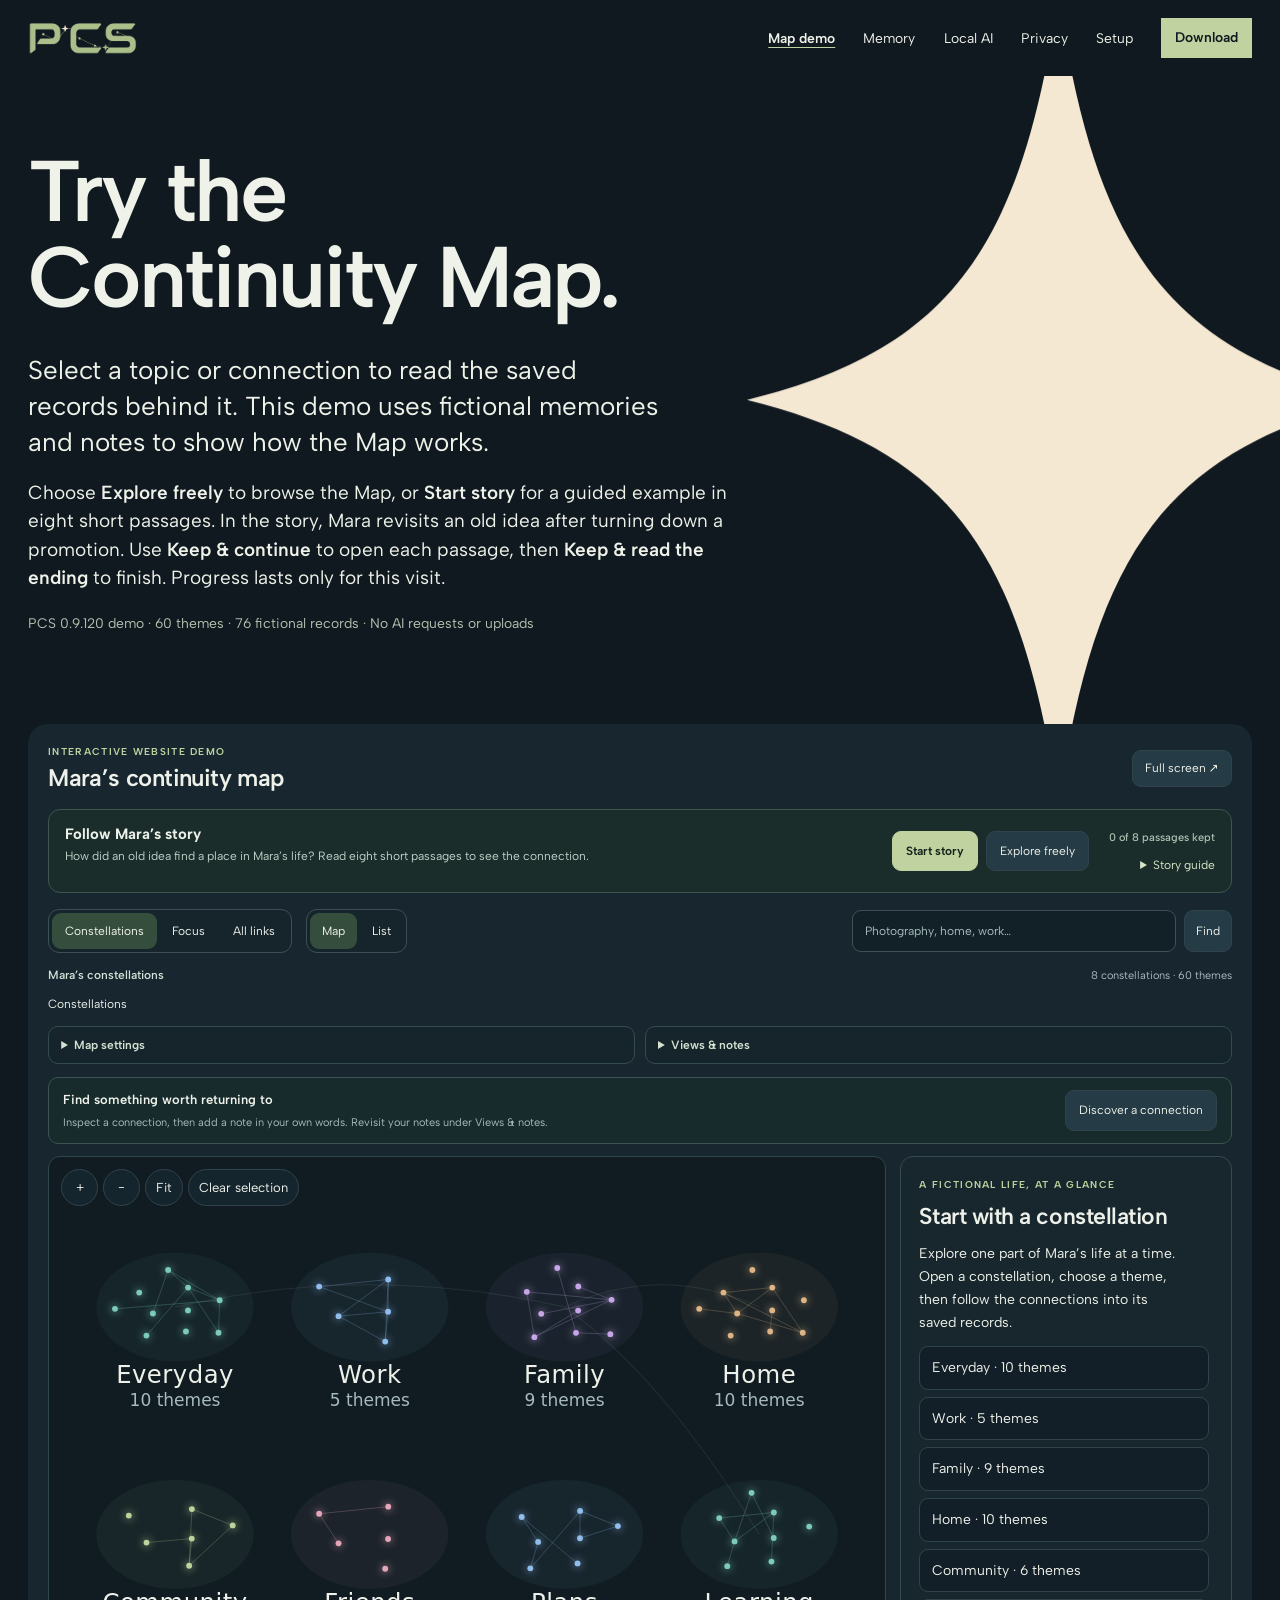
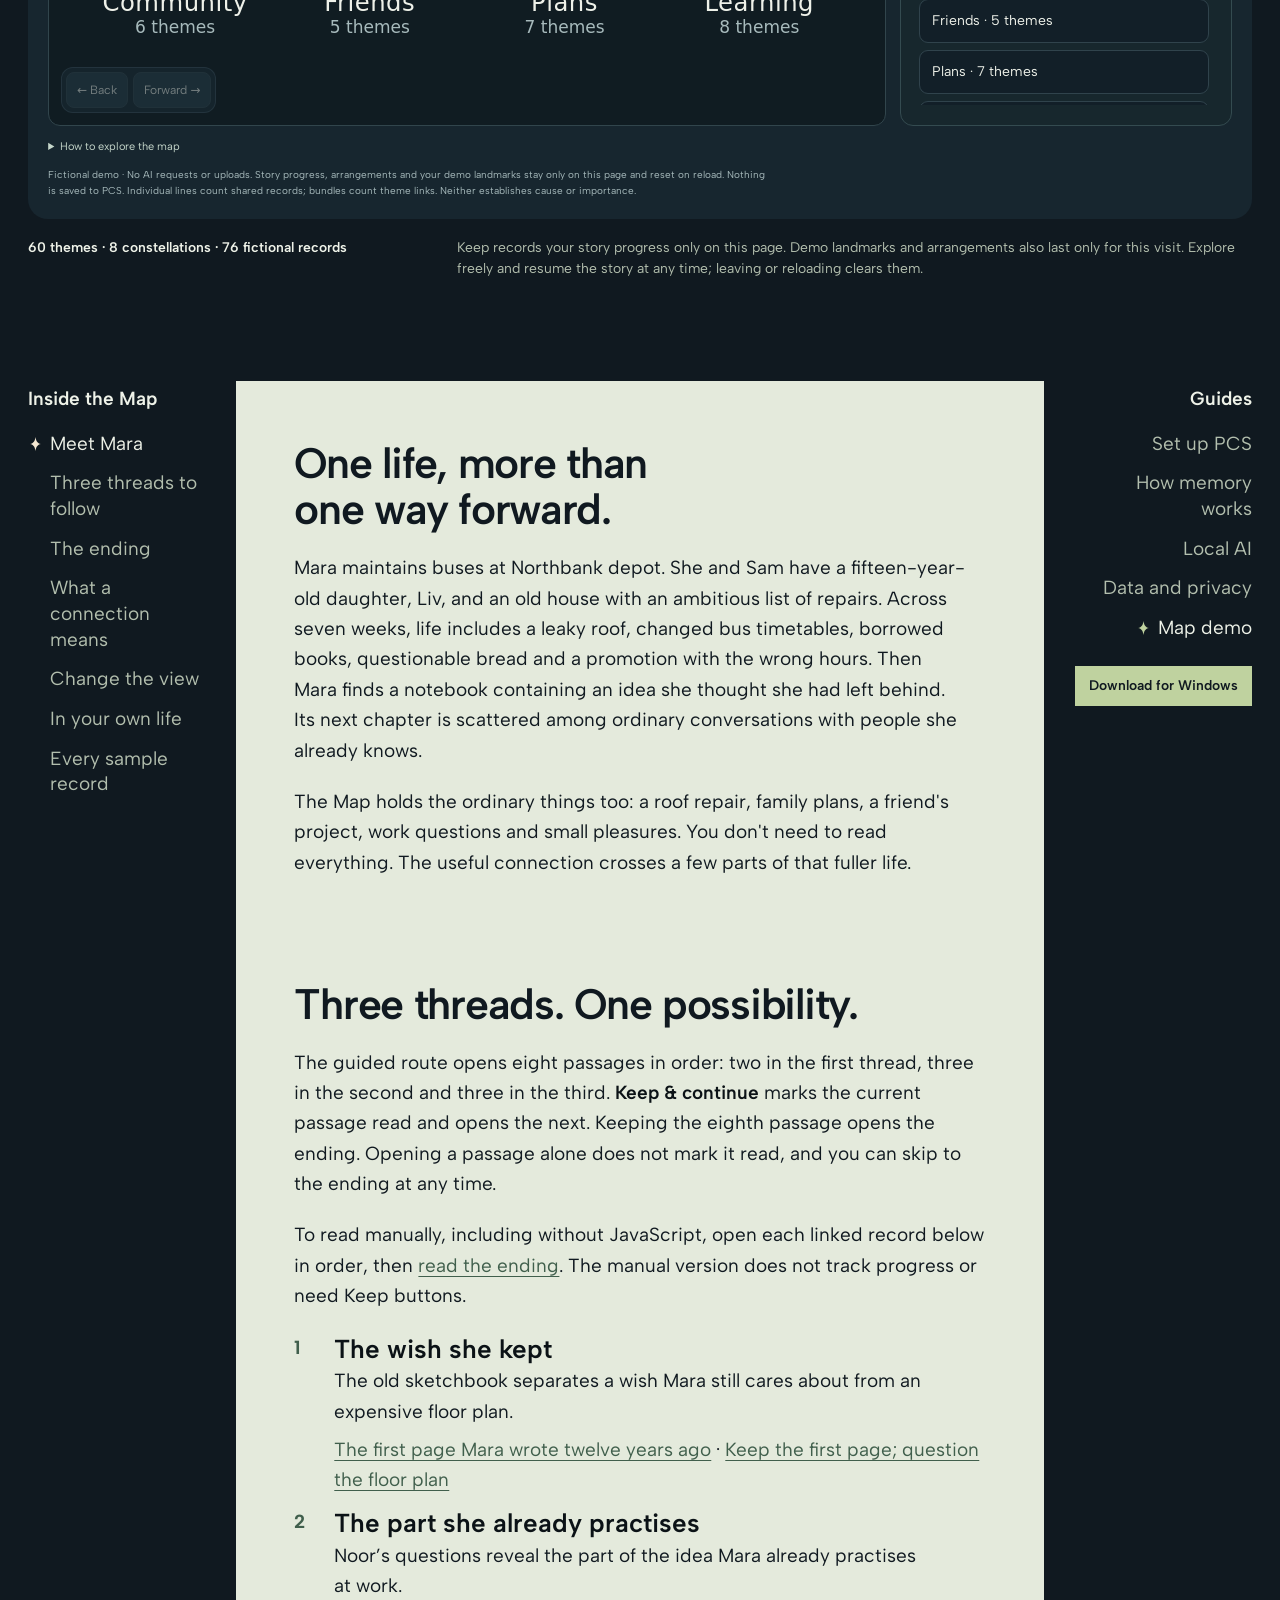
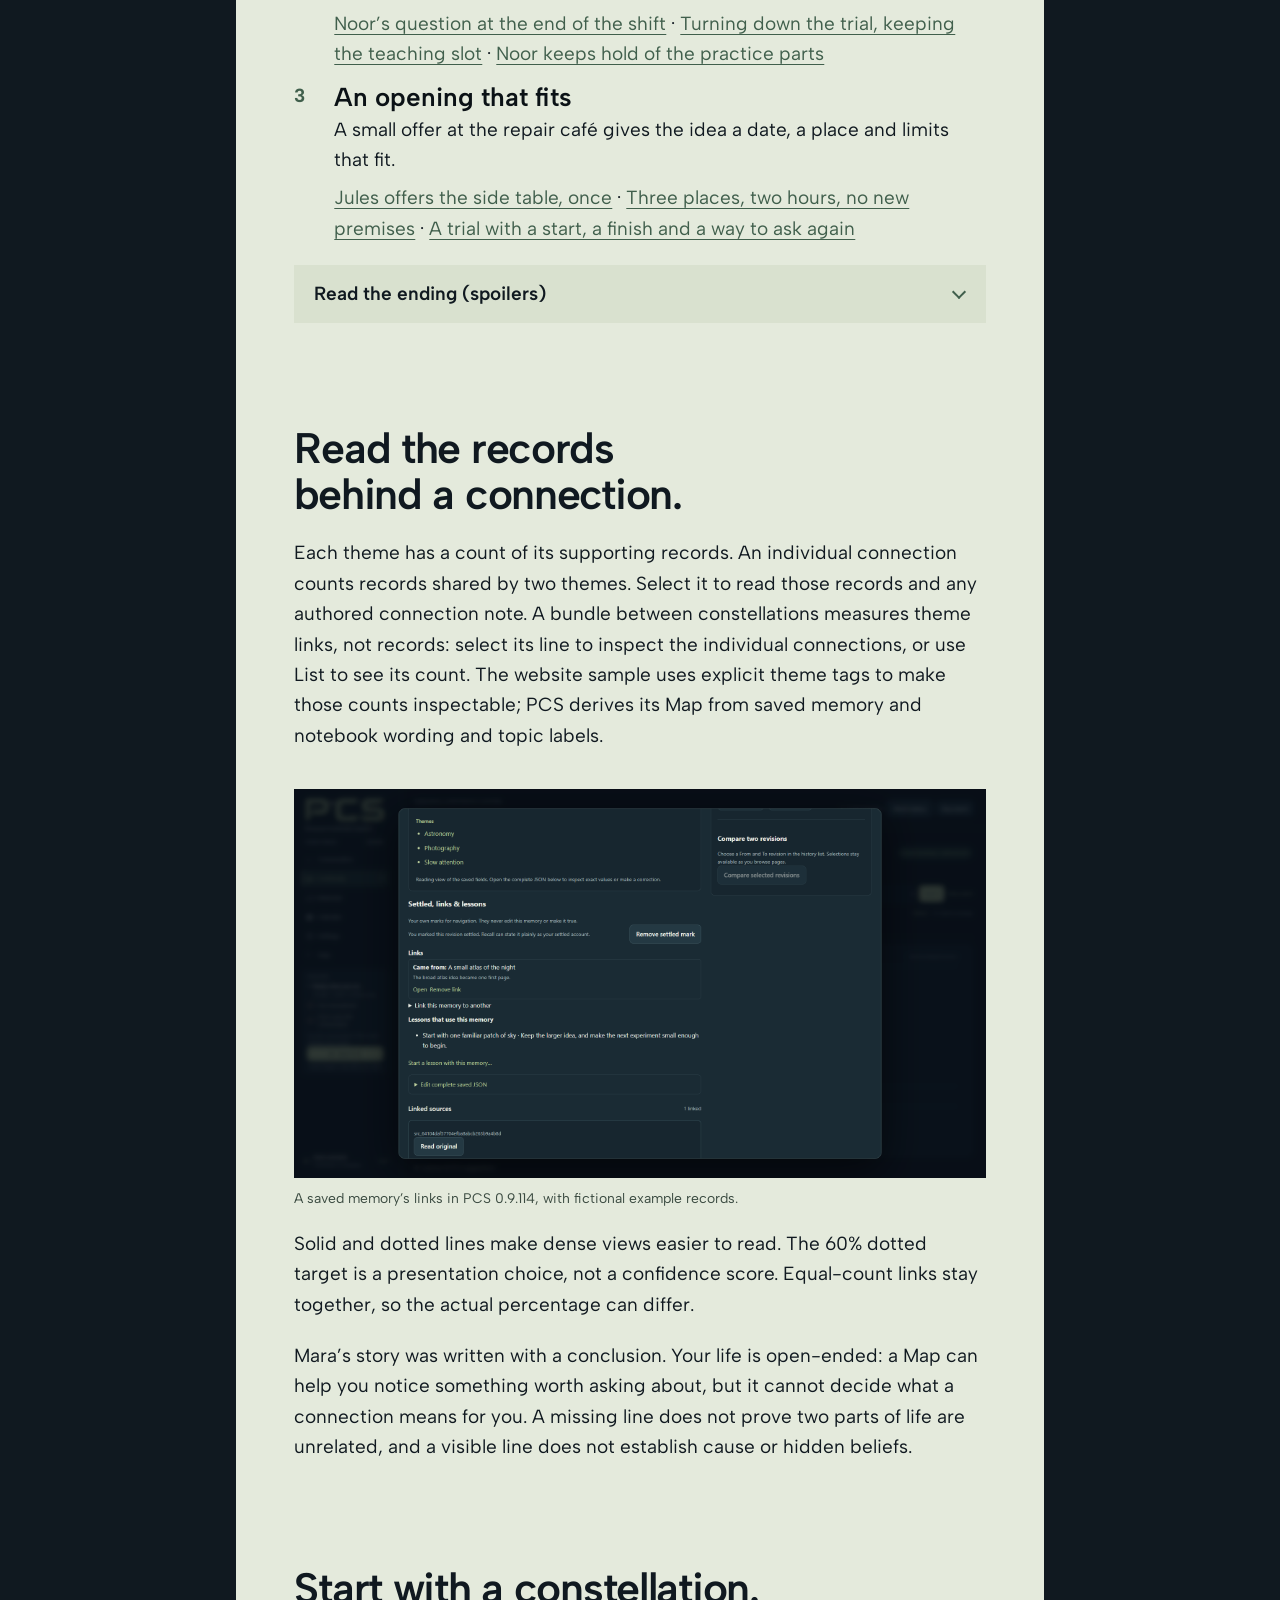
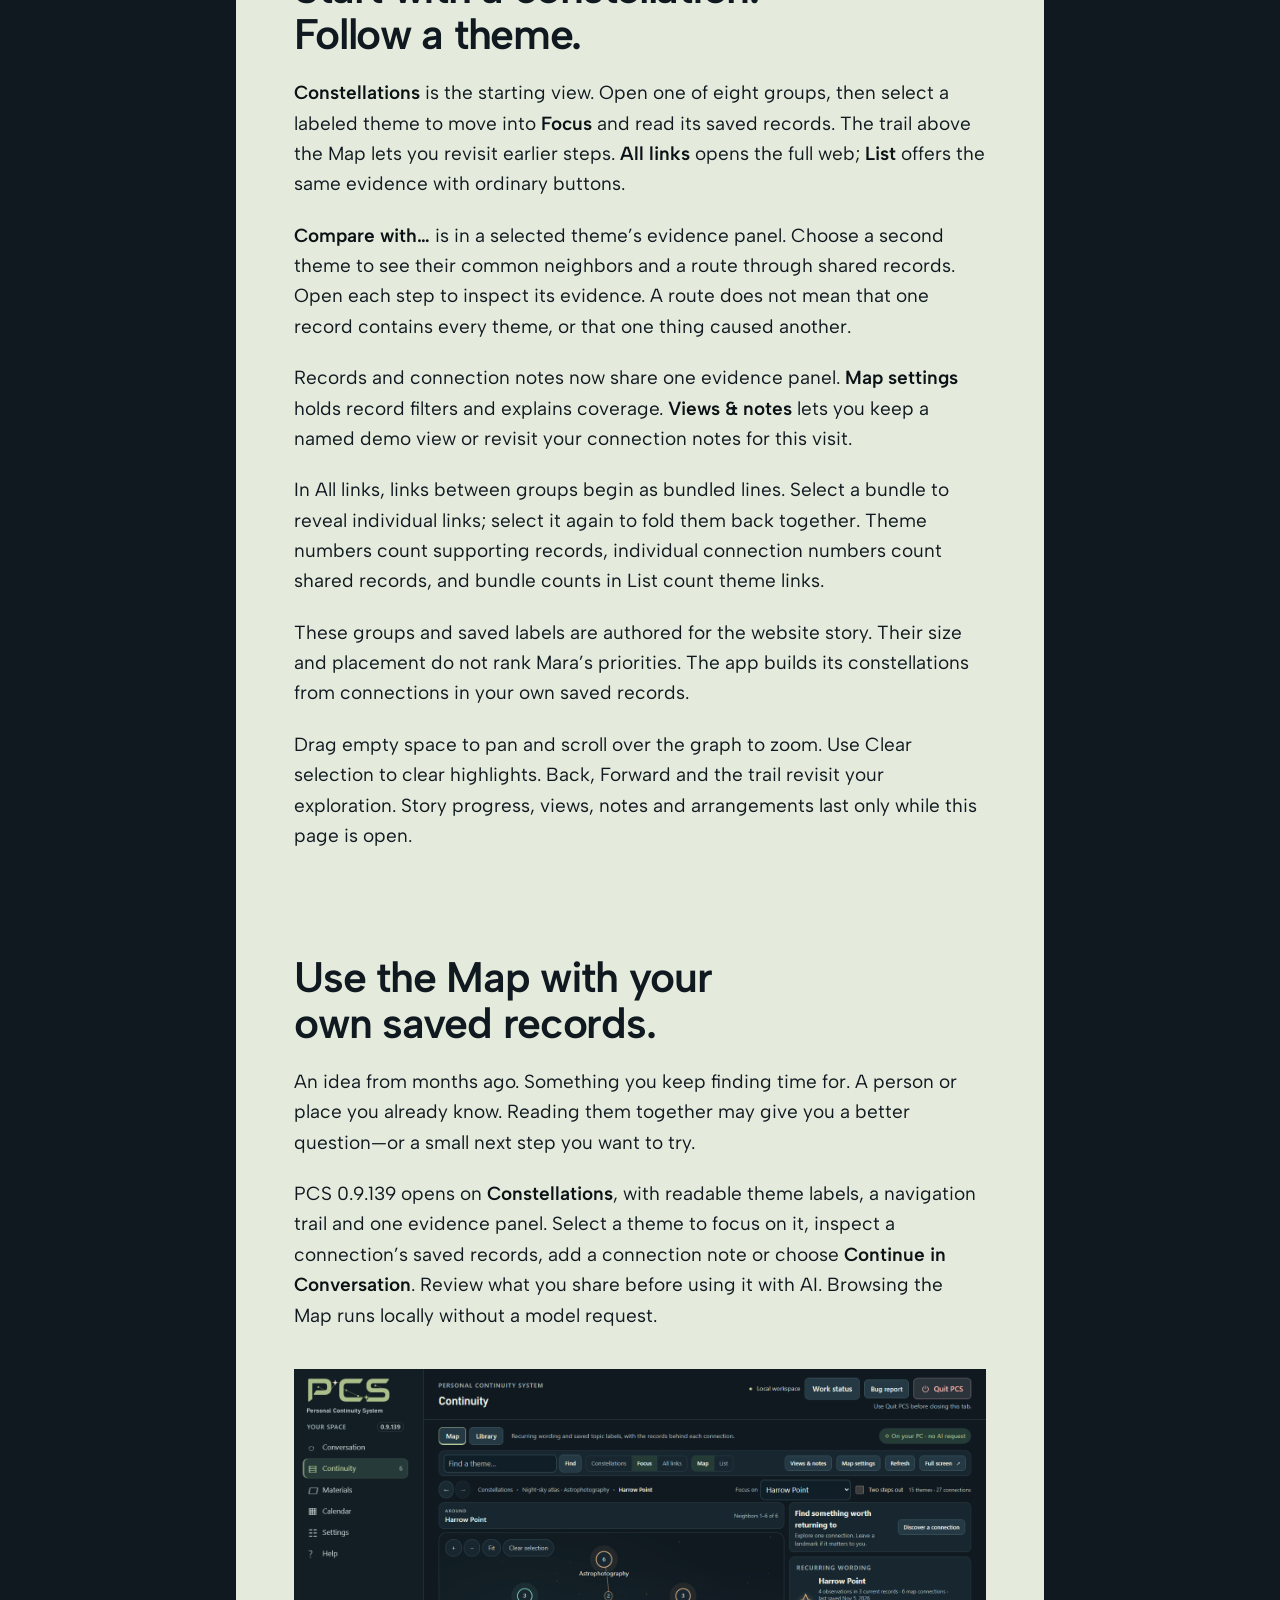
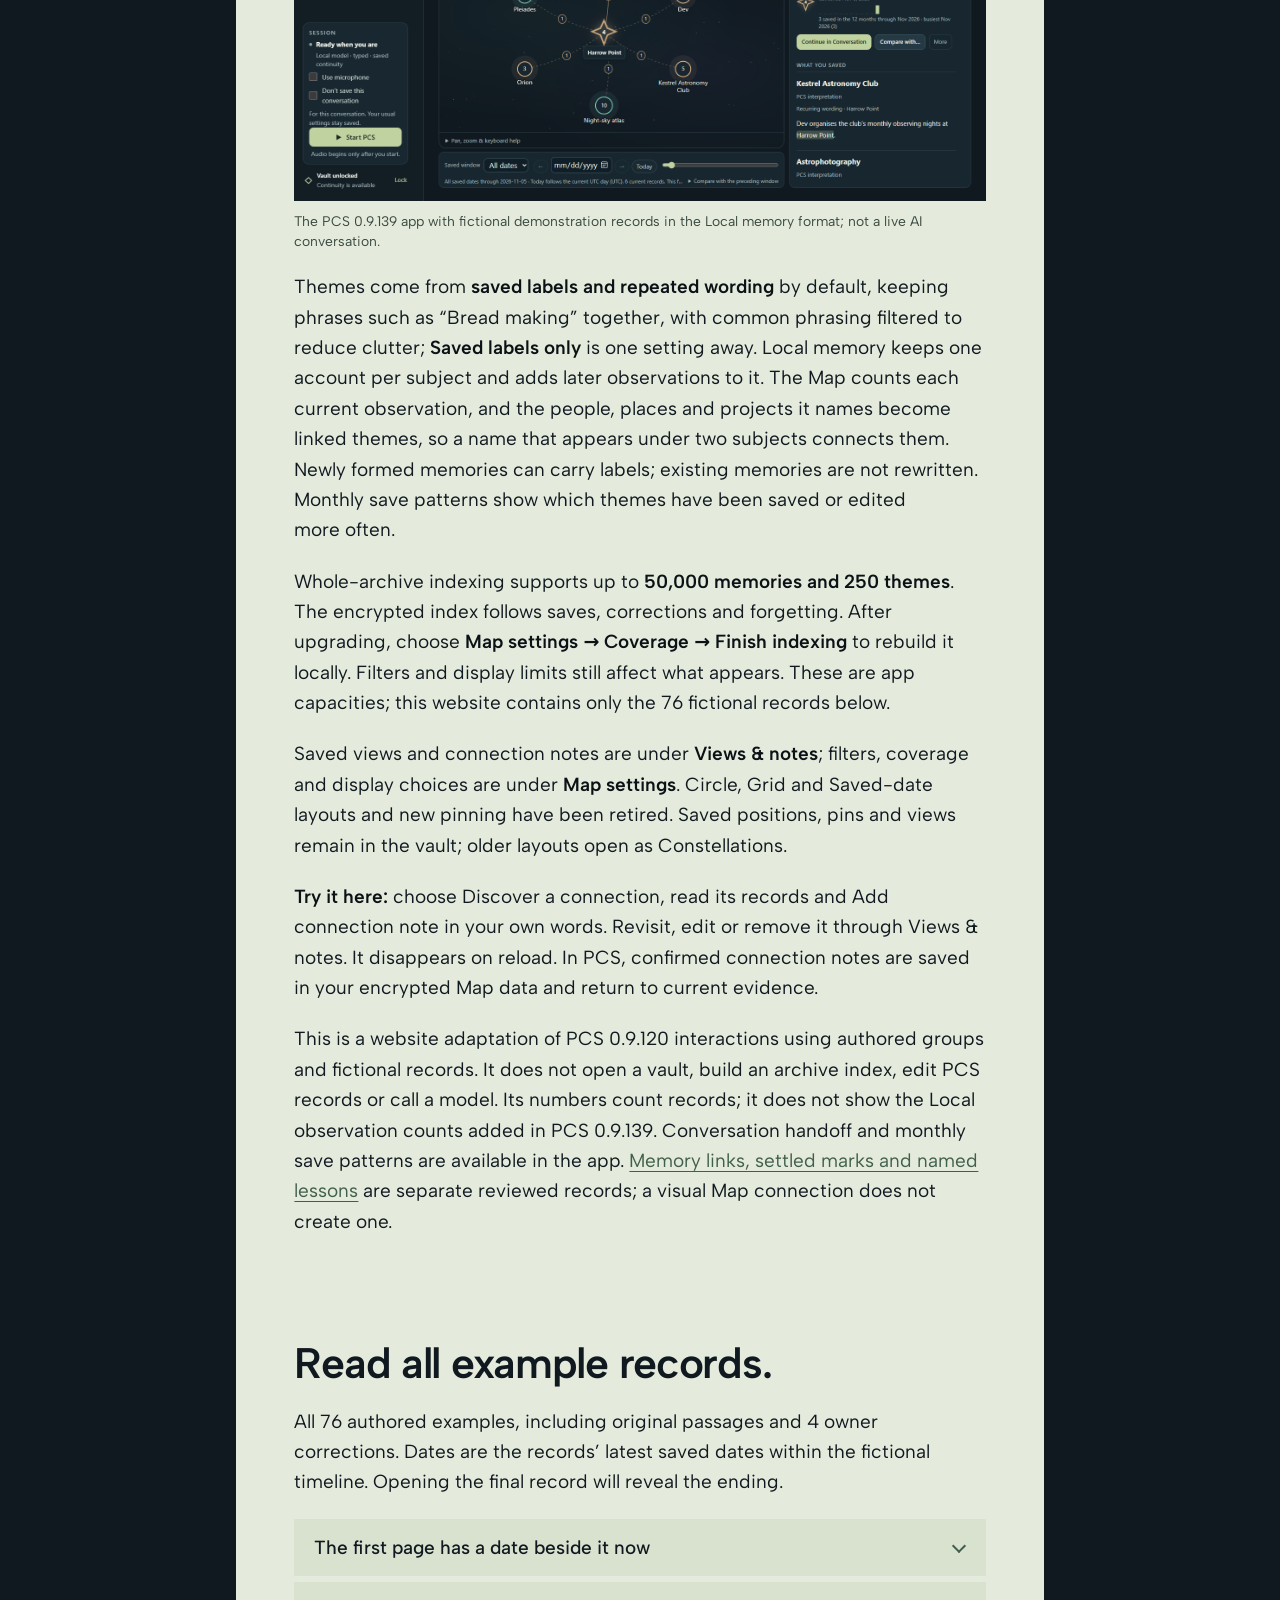
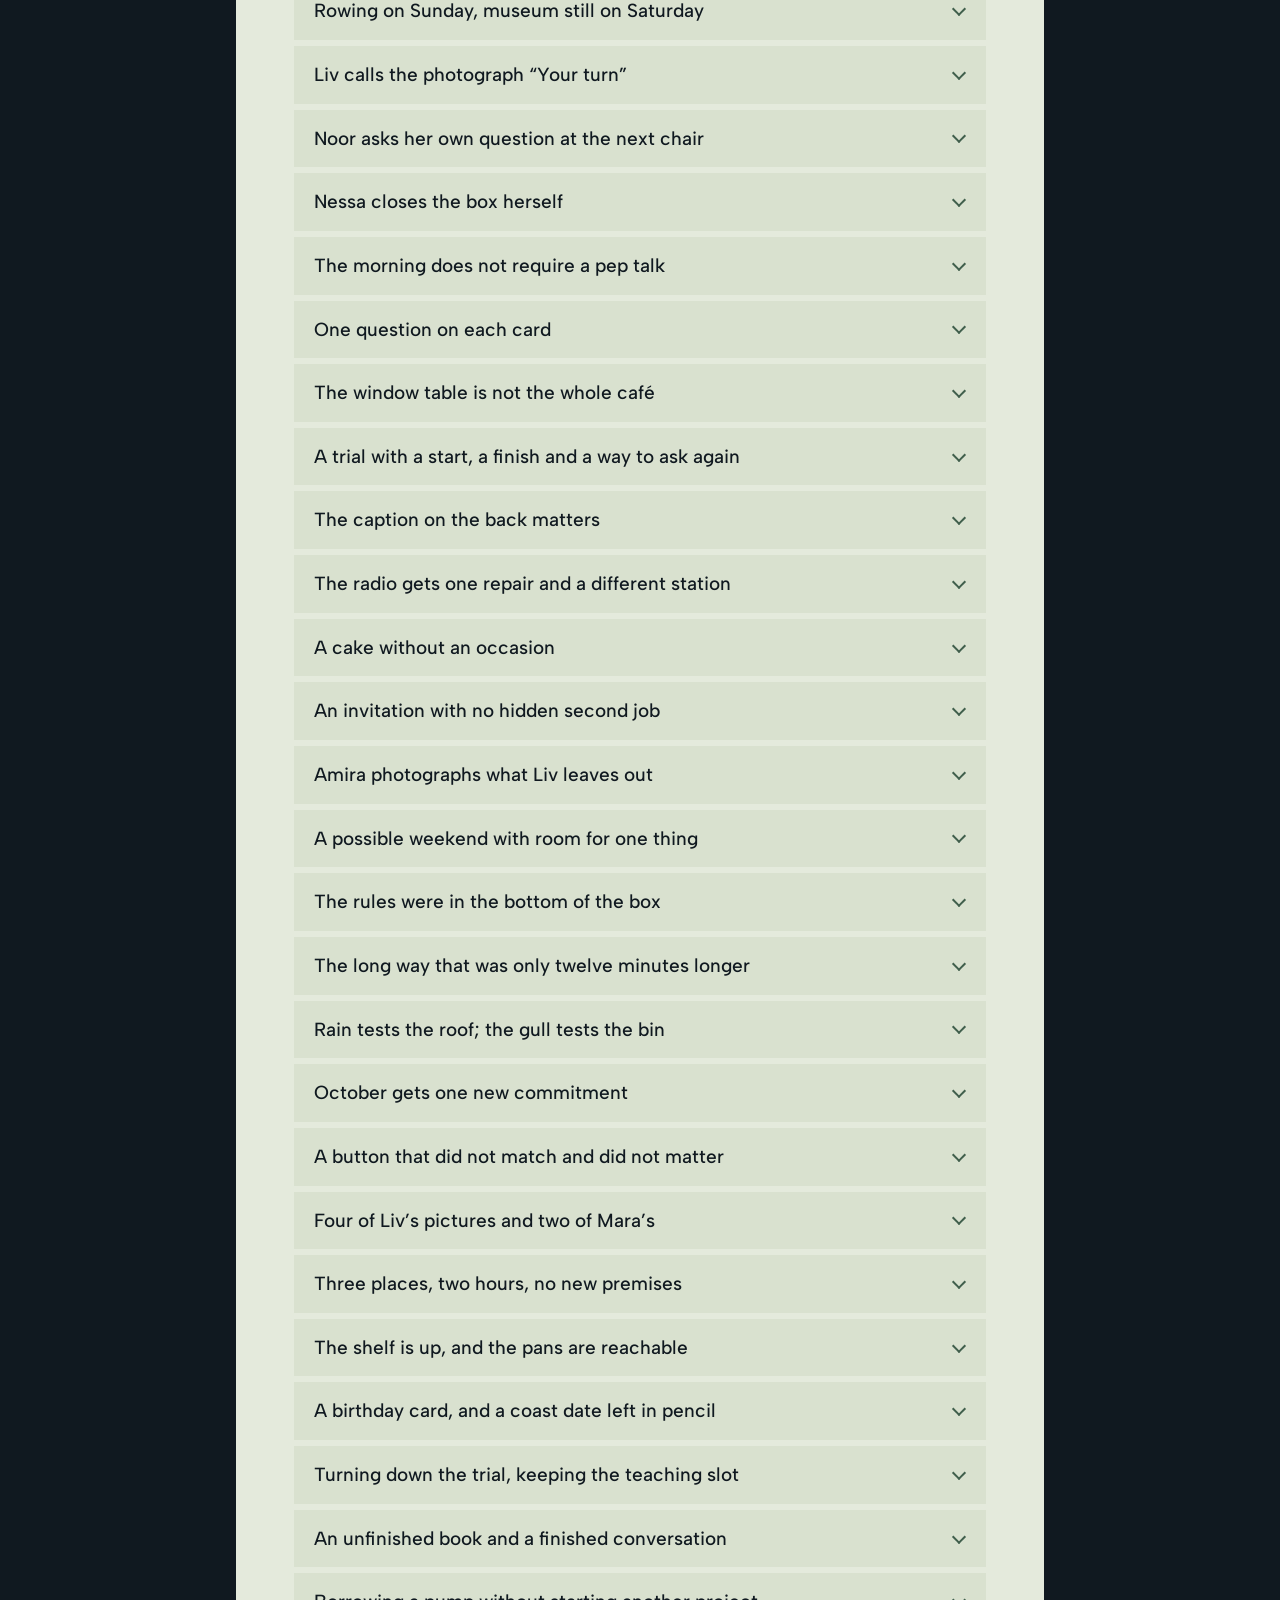
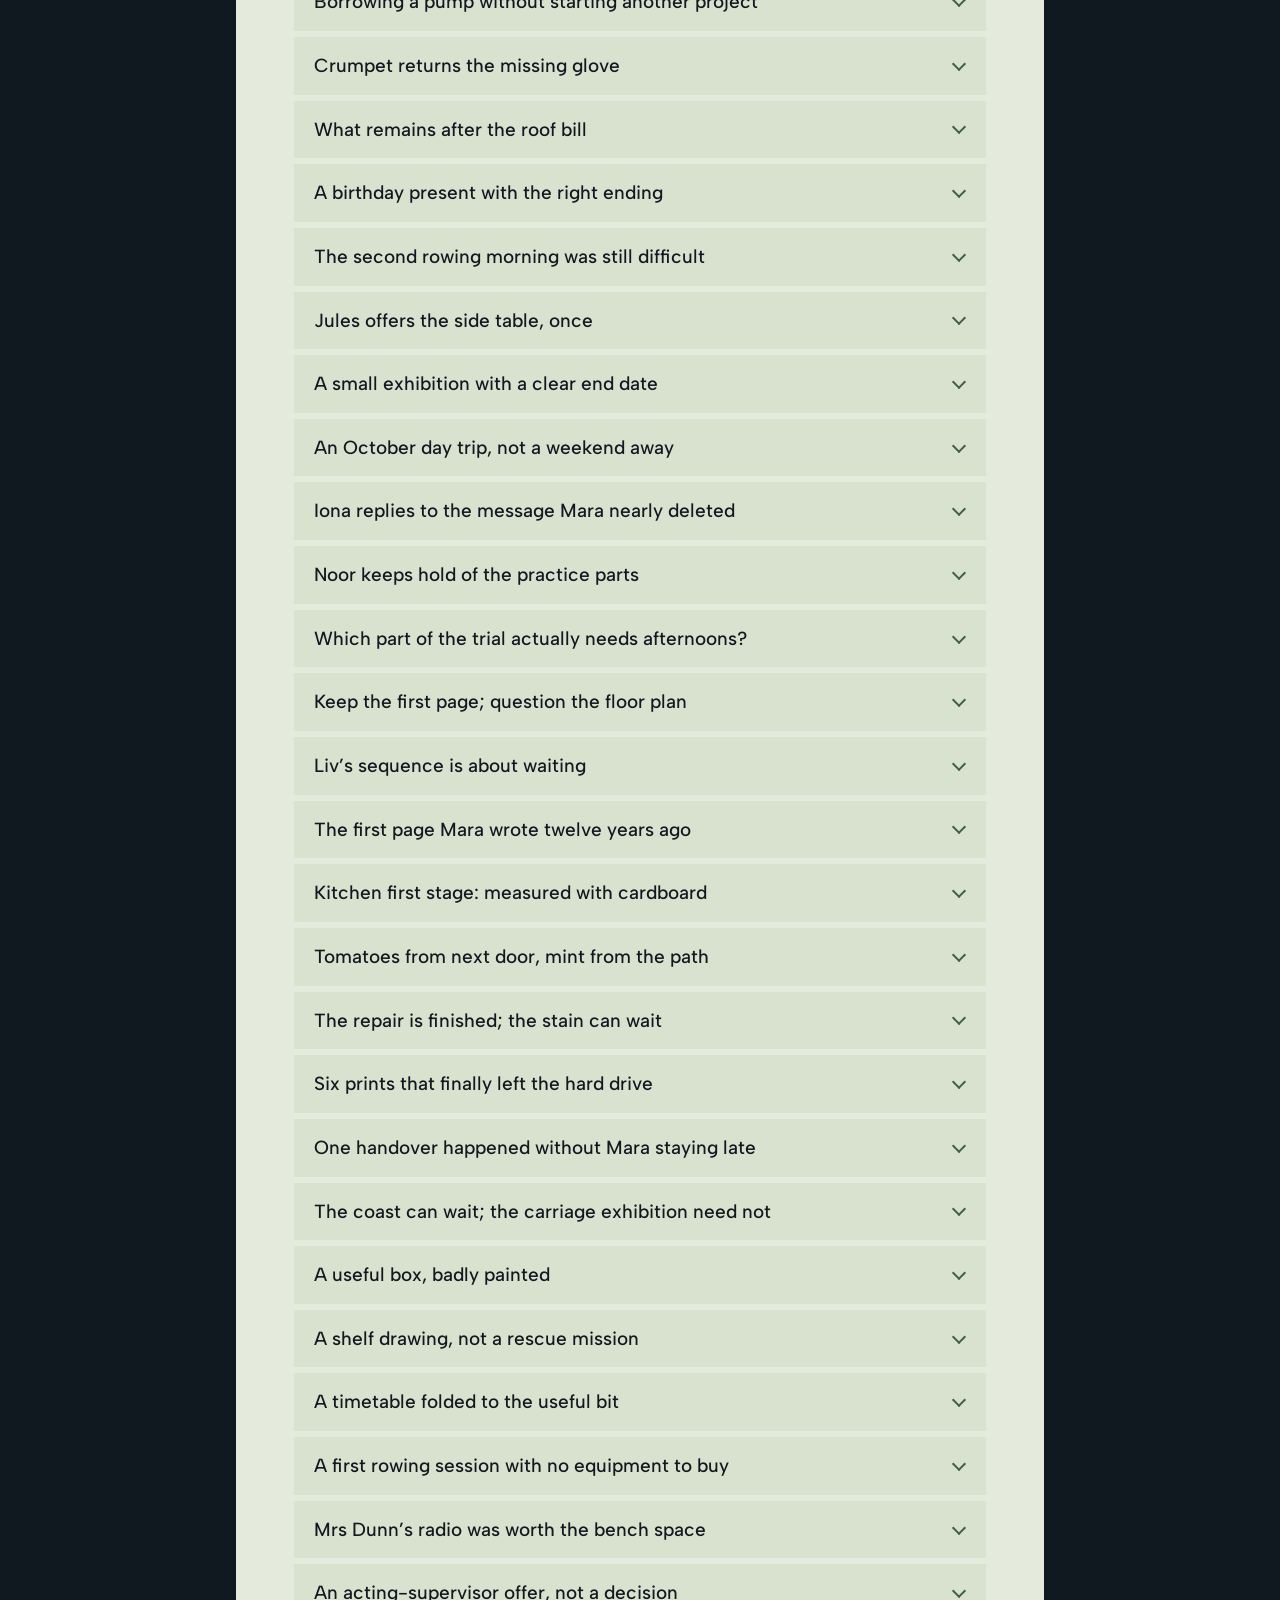
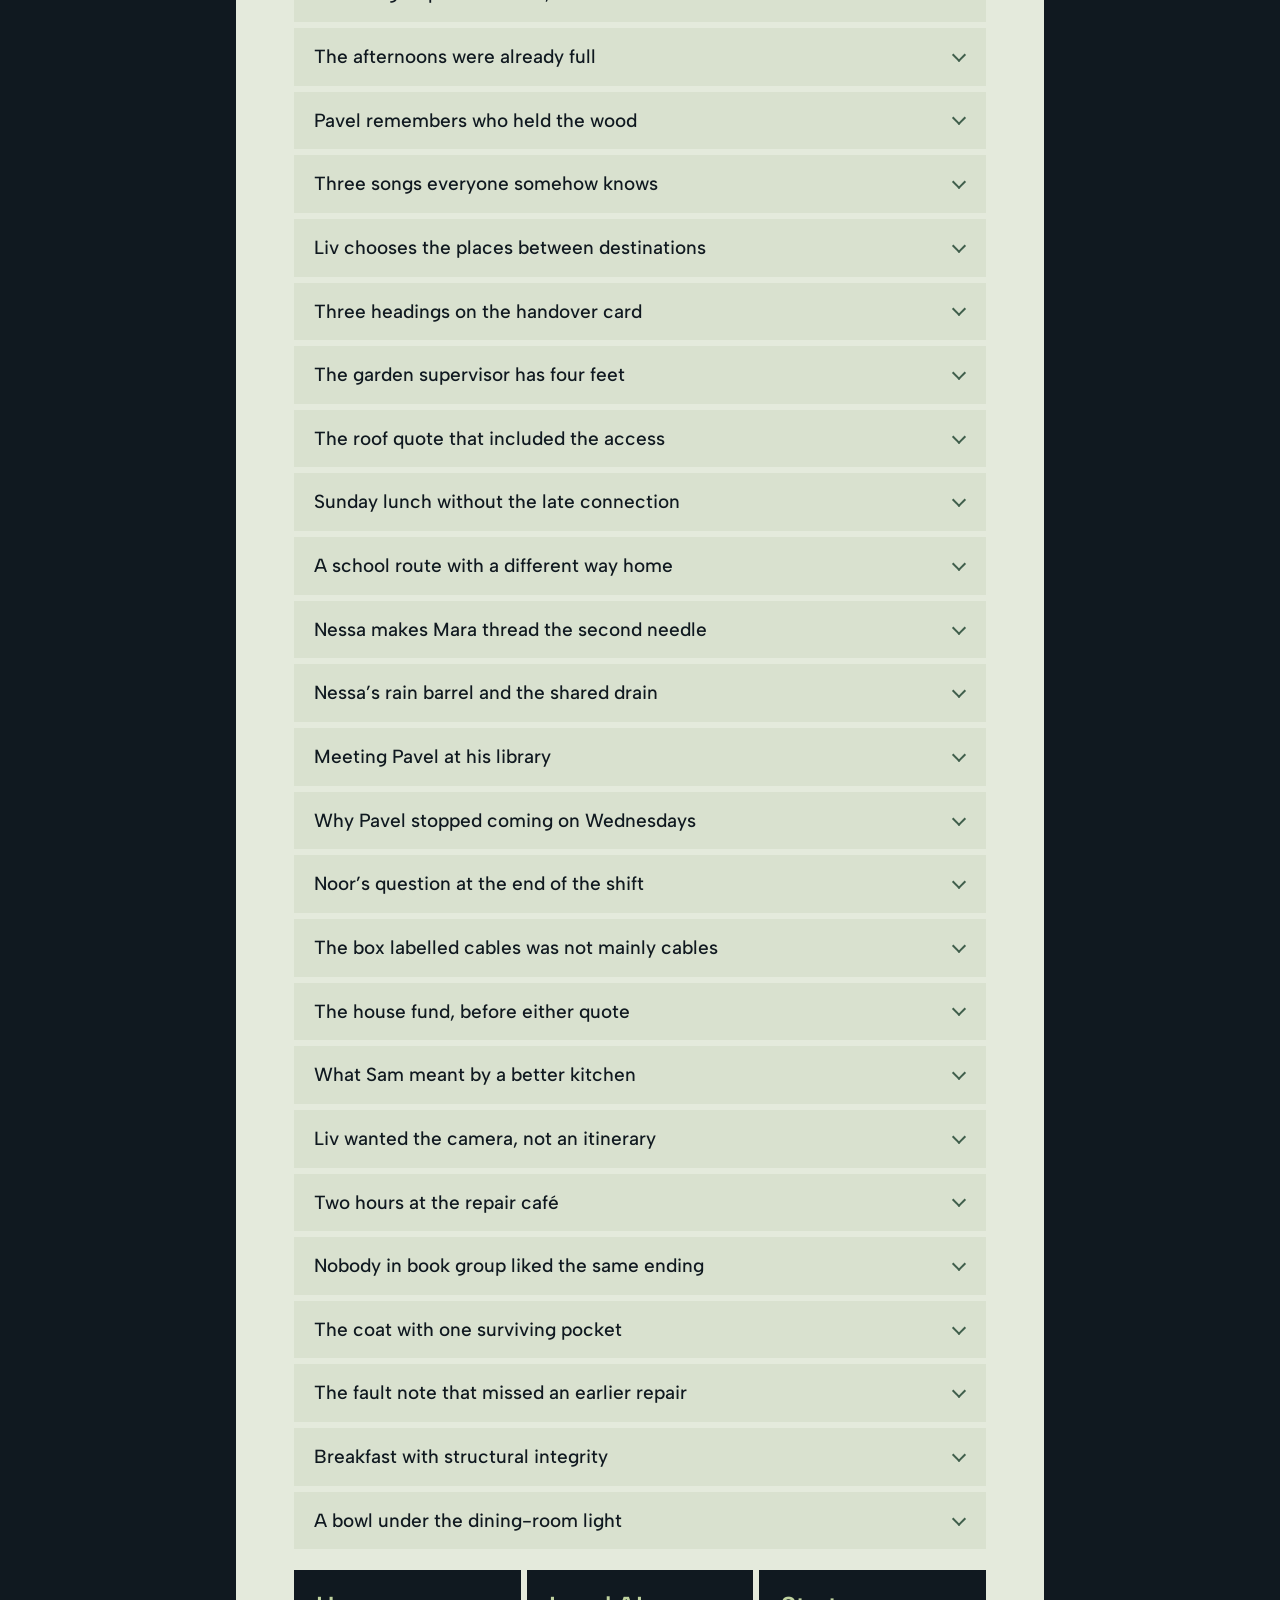
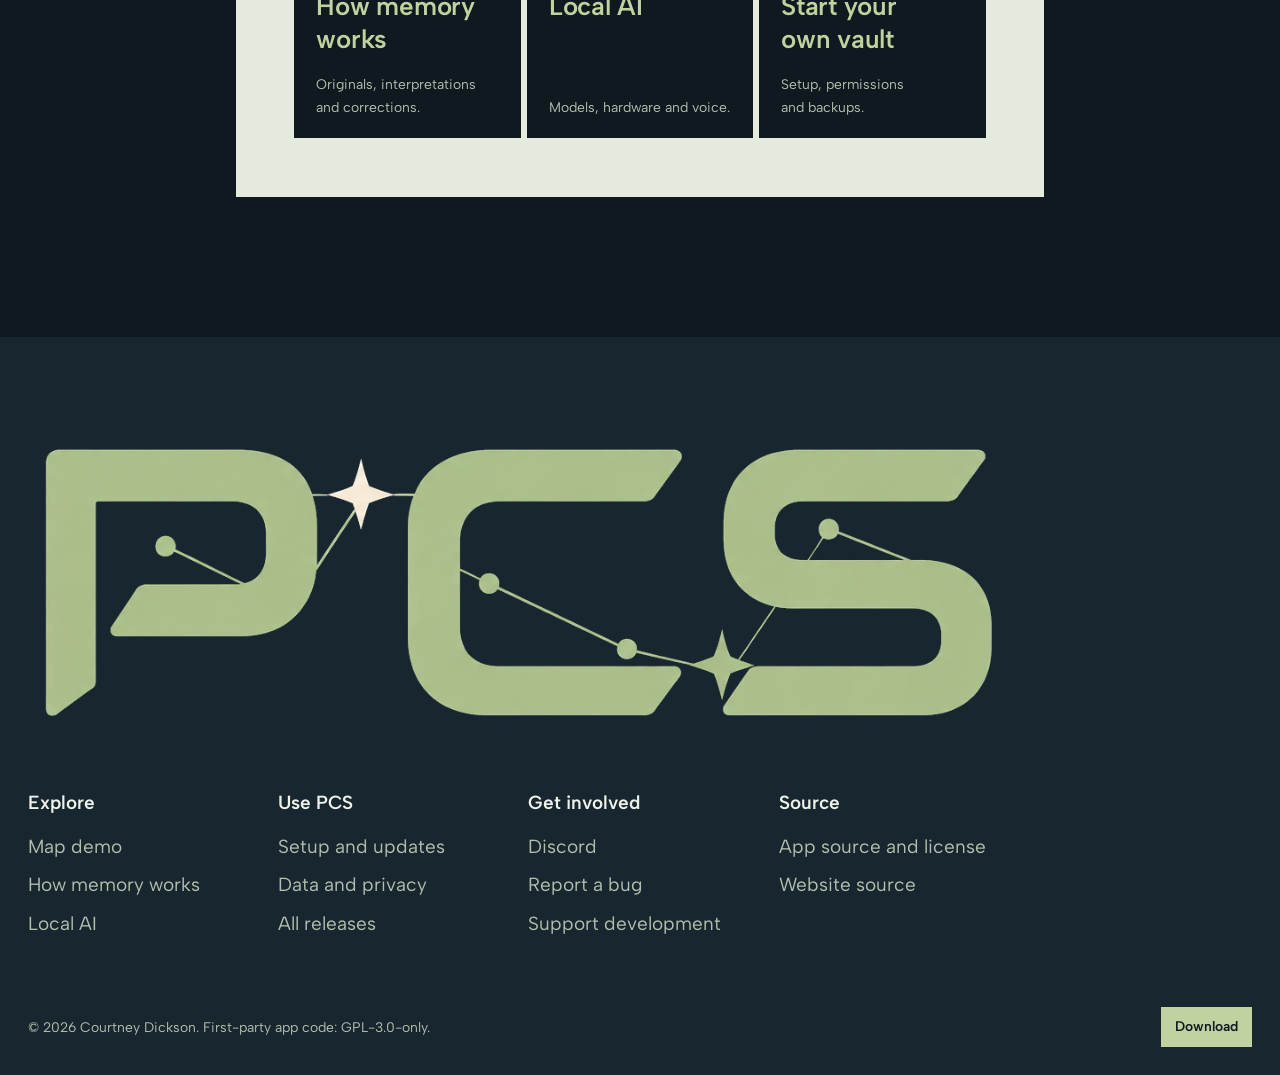
==== continuity-map.html @ 2c5036bc "Add files via upload" ====
<!doctype html>
<html lang="en"><head><meta charset="utf-8"><meta name="viewport" content="width=device-width, initial-scale=1">
<title>Try the Continuity Map — PCS</title><meta name="description" content="Try the PCS Map with fictional memories and notes. Select a topic or connection to read its records, or follow an eight-passage example story."><meta name="theme-color" content="#101920">
<link rel="canonical" href="https://pcs-personalcontinuitysystem.github.io/PCS-site/continuity-map.html"><link rel="icon" type="image/svg+xml" href="assets/pcs-star.svg">
<meta property="og:type" content="website"><meta property="og:site_name" content="PCS"><meta property="og:title" content="Try the Continuity Map — PCS"><meta property="og:description" content="Try the PCS Map with fictional memories and notes. Select a topic or connection to read its records, or follow an eight-passage example story."><meta property="og:url" content="https://pcs-personalcontinuitysystem.github.io/PCS-site/continuity-map.html"><meta property="og:image" content="https://pcs-personalcontinuitysystem.github.io/PCS-site/assets/social-preview-plain.png?v=20261021-sage-r2"><meta property="og:image:alt" content="PCS — A new AI shouldn’t mean starting over. Free for Windows."><meta name="twitter:card" content="summary_large_image">
<script type="application/ld+json">{"@context": "https://schema.org", "@type": "WebPage", "name": "Try the Continuity Map — PCS", "description": "Try the PCS Map with fictional memories and notes. Select a topic or connection to read its records, or follow an eight-passage example story.", "url": "https://pcs-personalcontinuitysystem.github.io/PCS-site/continuity-map.html", "isPartOf": {"@type": "WebSite", "name": "PCS", "url": "https://pcs-personalcontinuitysystem.github.io/PCS-site/"}, "about": {"@type": "SoftwareApplication", "name": "PCS", "softwareVersion": "0.9.139", "url": "https://github.com/PCS-PersonalContinuitySystem/PCS/releases/tag/v0.9.139"}}</script><link rel="stylesheet" href="assets/map.css?v=map-0120-20261023-r1"><script defer src="assets/map-data.js?v=0959-r2"></script><script defer src="assets/map.js?v=map-0120-20261023-r1"></script><meta name="color-scheme" content="dark"><link rel="preload" href="assets/fonts/albert-sans-latin-wght.woff2" as="font" type="font/woff2" crossorigin><link rel="stylesheet" href="assets/atlas.css?v=20261021-atlas-2"><link rel="stylesheet" href="assets/atlas-guides.css?v=20261021-atlas-2"><script>document.documentElement.classList.add('js')</script><script defer src="assets/atlas.js?v=20261021-atlas-2"></script></head>
<body class="guide guide--map"><a class="skip-link" href="#main">Skip to content</a>
<header class="masthead">
  <div class="masthead__inner">
    <a class="masthead__brand" href="index.html"><img src="assets/pcs-wordmark-clear.webp" width="1110" height="345" alt="PCS home"></a>
    <button class="masthead__toggle" type="button" aria-expanded="false" aria-controls="site-nav">Menu</button>
    <nav class="masthead__nav" id="site-nav" aria-label="Main">
      <a href="continuity-map.html" aria-current="page">Map demo</a>
      <a href="memory-control.html">Memory</a>
      <a href="local-ai.html">Local AI</a>
      <a href="data-and-privacy.html">Privacy</a>
      <a href="getting-started.html">Setup</a>
      <a class="button button--small" href="index.html#download">Download</a>
    </nav>
  </div>
</header><main id="main"><section class="guide-intro"><svg class="guide-intro__star" viewBox="0 0 200 260" aria-hidden="true" focusable="false"><path d="M100 0C112 83 136 114 200 130 136 146 112 177 100 260 88 177 64 146 0 130 64 114 88 83 100 0Z"/></svg><h1>Try the Continuity Map.</h1>
<p class="lead">Select a topic or connection to read the saved records behind it. This demo uses fictional memories and notes to show how the Map works.</p>
<p>Choose <strong>Explore freely</strong> to browse the Map, or <strong>Start story</strong> for a guided example in eight short passages. In the story, Mara revisits an old idea after turning down a promotion. Use <strong>Keep &amp; continue</strong> to open each passage, then <strong>Keep &amp; read the ending</strong> to finish. Progress lasts only for this visit.</p>
<p class="small-note" style="margin-top:20px">PCS 0.9.120 demo · 60 themes · 76 fictional records · No AI requests or uploads</p></section>
<section class="wrap map-page-section"><div data-pcs-map data-ui></div>
<noscript><div class="no-script">You can follow the complete story without JavaScript. <a href="#story-trail">Start with the three threads</a>, or <a href="#story-ending">read the ending</a>. All 76 records are below.</div></noscript>
<div class="map-caption"><p>60 themes · 8 constellations · 76 fictional records</p><p>Keep records your story progress only on this page. Demo landmarks and arrangements also last only for this visit. Explore freely and resume the story at any time; leaving or reloading clears them.</p></div></section>
<section class="wrap article-layout"><aside class="toc"><strong>Inside the Map</strong><a href="#person">Meet Mara</a><a href="#story-trail">Three threads to follow</a><a href="#story-ending">The ending</a><a href="#evidence">What a connection means</a><a href="#views">Change the view</a><a href="#app">In your own life</a><a href="#sample-records">Every sample record</a></aside><article class="prose">
<h2 id="person">One life, more than one way forward.</h2><p>Mara maintains buses at Northbank depot. She and Sam have a fifteen-year-old daughter, Liv, and an old house with an ambitious list of repairs. Across seven weeks, life includes a leaky roof, changed bus timetables, borrowed books, questionable bread and a promotion with the wrong hours. Then Mara finds a notebook containing an idea she thought she had left behind. Its next chapter is scattered among ordinary conversations with people she already knows.</p>
<p>The Map holds the ordinary things too: a roof repair, family plans, a friend's project, work questions and small pleasures. You don't need to read everything. The useful connection crosses a few parts of that fuller life.</p>
<h2 id="story-trail">Three threads. One possibility.</h2><p>The guided route opens eight passages in order: two in the first thread, three in the second and three in the third. <strong>Keep &amp; continue</strong> marks the current passage read and opens the next. Keeping the eighth passage opens the ending. Opening a passage alone does not mark it read, and you can skip to the ending at any time.</p><p>To read manually, including without JavaScript, open each linked record below in order, then <a href="#story-ending">read the ending</a>. The manual version does not track progress or need Keep buttons.</p><ol class="feature-list"><li><strong>The wish she kept</strong><p>The old sketchbook separates a wish Mara still cares about from an expensive floor plan.</p><p><a href="#record-r41">The first page Mara wrote twelve years ago</a> · <a href="#record-r42">Keep the first page; question the floor plan</a></p></li><li><strong>The part she already practises</strong><p>Noor’s questions reveal the part of the idea Mara already practises at work.</p><p><a href="#record-r08">Noor’s question at the end of the shift</a> · <a href="#record-r33">Turning down the trial, keeping the teaching slot</a> · <a href="#record-r50">Noor keeps hold of the practice parts</a></p></li><li><strong>An opening that fits</strong><p>A small offer at the repair café gives the idea a date, a place and limits that fit.</p><p><a href="#record-r52">Jules offers the side table, once</a> · <a href="#record-r57">Three places, two hours, no new premises</a> · <a href="#record-r65">A trial with a start, a finish and a way to ask again</a></p></li></ol>
<details id="story-ending"><summary>Read the ending (spoilers)</summary><h3>A table for first tries.</h3><p>Mara had not lost the whole idea when she put away the plan for a shop. Its first page was about helping people leave knowing how to begin. She was already learning to do that with Noor, and had felt the difference herself when Nessa let her sew the pocket.</p><p>The missing connection was practical: Jules’s side table, Nessa’s wish to repair her father’s box, borrowed tools and one agreed morning. On 3 October, three people came. Nessa fixed the hinge herself. Noor helped another learner repair a puppet. The third person left with a clear next step.</p><p>Liv’s photograph caught Mara with her hands on her knees while Nessa worked. She called it “Your turn.” Mara wrote the date beside the twelve-year-old notebook page. The idea had become something she had actually done—and she still had her Sunday for rowing.</p><p><a href="#record-r76">Read the final record: The first page has a date beside it now</a></p><p><strong>Is there something you once wanted that might fit your life in a smaller form now? Which conversation, skill or offer would be worth looking at alongside it?</strong></p></details>
<h2 id="evidence">Read the records behind a connection.</h2><p>Each theme has a count of its supporting records. An individual connection counts records shared by two themes. Select it to read those records and any authored connection note. A bundle between constellations measures theme links, not records: select its line to inspect the individual connections, or use List to see its count. The website sample uses explicit theme tags to make those counts inspectable; PCS derives its Map from saved memory and notebook wording and topic labels.</p><figure><a data-image-preview href="screenshots/pcs-memory-links-0114.png"><img src="screenshots/pcs-memory-links-0114.png" width="1920" height="1080" loading="lazy" alt="A saved memory in PCS 0.9.114 with its themes, the record it came from, lessons that use it and its linked source."></a><figcaption>A saved memory&#8217;s links in PCS 0.9.114, with fictional example records.</figcaption></figure>
<p>Solid and dotted lines make dense views easier to read. The 60% dotted target is a presentation choice, not a confidence score. Equal-count links stay together, so the actual percentage can differ.</p>
<p>Mara’s story was written with a conclusion. Your life is open-ended: a Map can help you notice something worth asking about, but it cannot decide what a connection means for you. A missing line does not prove two parts of life are unrelated, and a visible line does not establish cause or hidden beliefs.</p>
<h2 id="views">Start with a constellation. Follow a theme.</h2>
<p><strong>Constellations</strong> is the starting view. Open one of eight groups, then select a labeled theme to move into <strong>Focus</strong> and read its saved records. The trail above the Map lets you revisit earlier steps. <strong>All links</strong> opens the full web; <strong>List</strong> offers the same evidence with ordinary buttons.</p>
<p><strong>Compare with…</strong> is in a selected theme’s evidence panel. Choose a second theme to see their common neighbors and a route through shared records. Open each step to inspect its evidence. A route does not mean that one record contains every theme, or that one thing caused another.</p>
<p>Records and connection notes now share one evidence panel. <strong>Map settings</strong> holds record filters and explains coverage. <strong>Views &amp; notes</strong> lets you keep a named demo view or revisit your connection notes for this visit.</p>
<p>In All links, links between groups begin as bundled lines. Select a bundle to reveal individual links; select it again to fold them back together. Theme numbers count supporting records, individual connection numbers count shared records, and bundle counts in List count theme links.</p>
<p>These groups and saved labels are authored for the website story. Their size and placement do not rank Mara’s priorities. The app builds its constellations from connections in your own saved records.</p>
<p>Drag empty space to pan and scroll over the graph to zoom. Use Clear selection to clear highlights. Back, Forward and the trail revisit your exploration. Story progress, views, notes and arrangements last only while this page is open.</p>
<h2 id="app">Use the Map with your own saved records.</h2>
<p>An idea from months ago. Something you keep finding time for. A person or place you already know. Reading them together may give you a better question—or a small next step you want to try.</p>
<p>PCS 0.9.139 opens on <strong>Constellations</strong>, with readable theme labels, a navigation trail and one evidence panel. Select a theme to focus on it, inspect a connection’s saved records, add a connection note or choose <strong>Continue in Conversation</strong>. Review what you share before using it with AI. Browsing the Map runs locally without a model request.</p>
<figure><a data-image-preview href="screenshots/pcs-map-focus-0139.png"><img src="screenshots/pcs-map-focus-0139.png" width="1600" height="1000" loading="lazy" alt="PCS 0.9.139 Continuity Map focused on Harrow Point, a place named in fictional observations about astrophotography, an astronomy club and a night-sky atlas, with the records behind it."></a><figcaption>The PCS 0.9.139 app with fictional demonstration records in the Local memory format; not a live AI conversation.</figcaption></figure>
<p>Themes come from <strong>saved labels and repeated wording</strong> by default, keeping phrases such as “Bread making” together, with common phrasing filtered to reduce clutter; <strong>Saved labels only</strong> is one setting away. Local memory keeps one account per subject and adds later observations to it. The Map counts each current observation, and the people, places and projects it names become linked themes, so a name that appears under two subjects connects them. Newly formed memories can carry labels; existing memories are not rewritten. Monthly save patterns show which themes have been saved or edited more often.</p>
<p>Whole-archive indexing supports up to <strong>50,000 memories and 250 themes</strong>. The encrypted index follows saves, corrections and forgetting. After upgrading, choose <strong>Map settings → Coverage → Finish indexing</strong> to rebuild it locally. Filters and display limits still affect what appears. These are app capacities; this website contains only the 76 fictional records below.</p>
<p>Saved views and connection notes are under <strong>Views &amp; notes</strong>; filters, coverage and display choices are under <strong>Map settings</strong>. Circle, Grid and Saved-date layouts and new pinning have been retired. Saved positions, pins and views remain in the vault; older layouts open as Constellations.</p>
<p><strong>Try it here:</strong> choose Discover a connection, read its records and Add connection note in your own words. Revisit, edit or remove it through Views &amp; notes. It disappears on reload. In PCS, confirmed connection notes are saved in your encrypted Map data and return to current evidence.</p>
<p>This is a website adaptation of PCS 0.9.120 interactions using authored groups and fictional records. It does not open a vault, build an archive index, edit PCS records or call a model. Its numbers count records; it does not show the Local observation counts added in PCS 0.9.139. Conversation handoff and monthly save patterns are available in the app. <a href="memory-control.html#threads">Memory links, settled marks and named lessons</a> are separate reviewed records; a visual Map connection does not create one.</p><h2 id="sample-records">Read all example records.</h2><p>All 76 authored examples, including original passages and 4 owner corrections. Dates are the records’ latest saved dates within the fictional timeline. Opening the final record will reveal the ending.</p><div class="sample-records"><details id="record-r76"><summary>The first page has a date beside it now</summary><p class="record-meta">2026-10-04 · notebook · Unfinished ideas / First tries / The café side table / Manageable promises</p><p>Yesterday, 3 October, we held the two-hour trial at the café side table. Three people came to learn; Nessa repaired her own box, Ellis repaired the puppet with Noor, and the drawer catch has a next step. Tools were back at noon. I found the old line: “They leave knowing how to begin next time.” That was the connection I had missed between the notebook, teaching Noor and Nessa letting me stitch my own terrible pocket. I kept imagining a shop or a different job. One table was enough to try the part I still wanted. Jules and I will discuss another date; nothing is booked.</p><blockquote><strong>Original passage</strong><p>The old idea did not need my whole life to become available first. It needed one willing table of people and a morning we could agree on. We actually did it. Wrote “3 October 2026” beside the first page. That feels different from another plan.</p></blockquote></details><details id="record-r75"><summary>Rowing on Sunday, museum still on Saturday</summary><p class="record-meta">2026-10-04 · memory · Learning to row / Museum days / Bus connections / Weekend time</p><p>Mara attended the first morning of the six-week rowing course and still had to think hard about the order of the movements. The previous day had not made being a beginner feel instantly comfortable. Afterwards she checked the museum trains with Pavel and confirmed their Saturday 10 October day trip. They chose a return service with time for lunch and kept the ticket cost in the personal travel budget. Sunday remained for rowing, not another café session. Mara came home tired and glad she had not filled every available space with the new idea.</p><blockquote><strong>Original passage</strong><p>Rowing still requires my full, occasionally unhelpful concentration. Dad and I confirmed the museum for Saturday the tenth, with a sensible return train. No café booking for next Sunday. I would like this good thing to fit among other good things.</p></blockquote></details><details id="record-r74"><summary>Liv calls the photograph “Your turn”</summary><p class="record-meta">2026-10-03 · memory · Liv / Photography / First tries / Family photographs</p><p>Liv came to the café and asked before taking photographs. Her favourite showed Nessa’s hands on the box and Mara’s hands resting on her knees. She titled it “Your turn.” Mara initially wished she looked more useful, then saw what Liv had noticed. It reminded her of Pavel saying he had held the wood while she made the bird box. Liv said this picture belonged to her own small set from the morning, not automatically to the school sequence. Nessa agreed they could keep copies, and any public use would need a separate conversation.</p><blockquote><strong>Original passage</strong><p>Liv’s picture has my hands doing absolutely nothing. She called it “Your turn.” I nearly objected, then thought about Dad holding the wood. Nessa is happy for us to keep copies. Sharing them is a separate question, and Liv’s project remains hers.</p></blockquote></details><details id="record-r73"><summary>Noor asks her own question at the next chair</summary><p class="record-meta">2026-10-03 · memory · Noor / Teaching at work / Learning something new / Volunteering</p><p>At the same session, Noor helped Ellis work out why a small wooden puppet kept dropping one arm. Mara heard her ask Ellis to show what happened before offering a suggestion. The repair took longer than either expected, and the third learner’s drawer catch still needed a different part. They wrote down that next step instead of pretending every object had to leave finished. Noor left at noon for her sister’s lunch. Afterwards she said she would consider helping again, but wanted to be asked about an actual date. Mara recorded precisely that.</p><blockquote><strong>Original passage</strong><p>Noor and Ellis solved the puppet arm. The drawer catch needs a part; they know which question to bring back. Not every job finished, and nobody failed the morning. Noor left at twelve. Ask about a date if there is another one.</p></blockquote></details><details id="record-r72"><summary>Nessa closes the box herself</summary><p class="record-meta">2026-10-03 · memory · First tries / The café side table / Neighbours / Things worth keeping</p><p>At the first beginner session, Nessa brought the wooden keepsake box her father had made. Mara started to reach for it, then asked what Nessa had noticed. With Mara beside her, Nessa worked out why the hinge would not sit square and made the small repair herself. When the lid closed, she opened it and tried again, smiling. The box held letters she liked to reread; now it could go back on her shelf. She said, “I thought I’d come away with a mended box. I’m going home knowing I can have a go.”</p><blockquote><strong>Original passage</strong><p>Nessa closed the lid, opened it, and closed it again. She did the repair. I nearly took the box and remembered to ask instead. Her exact words: “I thought I’d come away with a mended box. I’m going home knowing I can have a go.”</p></blockquote></details><details id="record-r71"><summary>The morning does not require a pep talk</summary><p class="record-meta">2026-10-03 · memory · Early mornings / Tea breaks / Walking / Weather</p><p>Mara woke before the alarm and briefly considered rewriting the cards. Sam made tea and asked whether she had packed her lunch. The forecast was dry, so she walked to the café with the old notebook in her bag and the borrowed lamp waiting there. She was nervous enough to rehearse the first sentence twice. At the bridge, Sal was putting out the blue chair by her shop. They said good morning. Mara arrived with time to put her coat away, without turning anticipation into another hour of preparation.</p><blockquote><strong>Original passage</strong><p>Tea, cards, lunch. Sam asked about lunch, which was more useful than telling me not to be nervous. Walked over. Sal was putting the chair outside her shop. Arrived ten minutes early and resisted improving the plan on the doorstep.</p></blockquote></details><details id="record-r70"><summary>One question on each card</summary><p class="record-meta">2026-10-02 · notebook · Sketchbooks / First tries / Teaching at work / Small useful changes</p><p>For the trial, Mara wrote three plain questions on separate cards: what do you want this to do, what have you noticed, and what could you try next? They reminded her of the useful handover headings at work, although a beginner table had a different purpose. She left room for drawings and wrong turns rather than writing a script. Noor suggested asking permission before moving someone’s object. Mara added that at the top. The cards were prompts for listening, not a way to make every person follow the same route.</p><blockquote><strong>Original passage</strong><p>Three questions, plenty of blank space. Noor added “ask before taking it.” Fair. A useful lesson can leave room for the learner’s next thought. These are cards, not a script for an imaginary perfectly cooperative person.</p></blockquote></details><details id="record-r69"><summary>The window table is not the whole café</summary><p class="record-meta">2026-10-02 · memory · Repair café / The café side table / Volunteering / Jules</p><p>Mara visited the café to check the table with Jules. There was space for three learners, two helpers and their small objects without blocking the usual repair queue. They moved a stack of empty crates and borrowed a lamp. Jules would open as usual; Mara did not need to arrive hours early or become responsible for the entire morning. Liv asked whether she could take a few photographs after getting permission from the people at the table. Mara said yes, and let her decide whether to come.</p><blockquote><strong>Original passage</strong><p>Table checked, crates moved, lamp borrowed. Jules is running the café; I am running one table for two hours. Liv might take pictures if people agree. We can all have specific jobs without my becoming the owner of Saturday.</p></blockquote></details><details id="record-r65"><summary>A trial with a start, a finish and a way to ask again</summary><p class="record-meta">2026-10-02 · notebook · The café side table / Repair café / Tools / Manageable promises</p><p>Jules confirmed the three learners, the side table and the café’s usual repair team for unsuitable jobs. Mara checked that each person knew the aim was to work on their own object with help, not leave it for a repair service. They would stop at noon, return the tools and ask afterwards whether anyone wanted another session. Mara packed paper for quick sketches, then crossed out a twelve-page handout. The old notebook stayed in her bag. The plan was small enough to explain in a few sentences and had an ending before it began.</p><blockquote><strong>Original passage</strong><p>Confirmed: three learners, ten to twelve, side table, tools back at noon. They know it is a chance to try, not a drop-off queue. Crossed out the enormous handout. Ask afterwards about doing it again; do not announce a schedule on everyone’s behalf.</p></blockquote></details><details id="record-r68"><summary>The caption on the back matters</summary><p class="record-meta">2026-10-01 · memory · Family photographs / Pavel / Things worth keeping / Photography</p><p>Mara placed the bird-box photograph beside the newer picture of Pavel helping mark the kitchen shelf. The old caption now credited her own work and his help; the new one named what he had actually done. She liked seeing both without pretending the years between had been one continuous project. Pavel asked for a copy of the kitchen picture. Mara ordered one small print from her personal money and wrote his address on the envelope immediately. It was less likely to become another nice intention trapped on her phone.</p><blockquote><strong>Original passage</strong><p>Printed Dad one kitchen picture. Wrote the address now. The old bird-box caption says he helped, because that is what happened. I like having both photographs without turning them into a grand account of everything between.</p></blockquote></details><details id="record-r67"><summary>The radio gets one repair and a different station</summary><p class="record-meta">2026-10-01 · memory · The kitchen radio / Music / Kitchen plans / Tools</p><p>Mara finally replaced the loose knob on the kitchen radio with a matching spare from the repair café. Sam found the station he had wanted all along. They disagreed about the next song and settled on taking turns choosing during dinner. Mara put the remaining spare parts back in their labelled drawer before starting another job. The repaired radio was still an old radio with a scratched case. It belonged in the kitchen because they liked using it, not because every object in the house had to be rescued.</p><blockquote><strong>Original passage</strong><p>Knob replaced, spare parts returned, station chosen by Sam. We are taking turns with the music because apparently finding a radio knob does not confer editorial control. The scratched case can remain scratched.</p></blockquote></details><details id="record-r66"><summary>A cake without an occasion</summary><p class="record-meta">2026-09-30 · memory · Bread experiments / Recipes / Meals together / Board games</p><p>Sam used the last bruised apples in a cake and served it after an ordinary Wednesday dinner. The edge had stuck to the tin, so Liv arranged the broken pieces around the middle and called it architectural. Mara recognised a joke returning from the first loaf. Sam wrote the cooking time on the recipe; his borrowed oven thermometer disagreed with the dial. Afterwards they played a short round of Iona’s board game, using the actual rules this time. No birthday, visitor or finished house project had been required. It was simply a Wednesday with cake.</p><blockquote><strong>Original passage</strong><p>Apple cake, slightly dismantled. Liv says architectural food is a family tradition now. Sam noted the real cooking time. We played the game again with the proper rules and saved two pieces of cake before accidentally finishing the evidence.</p></blockquote></details><details id="record-r64"><summary>An invitation with no hidden second job</summary><p class="record-meta">2026-09-30 · memory · Messages / Volunteering / Noor / Manageable promises</p><p>Mara sent Noor the final café details and asked whether she still wanted to help. Noor confirmed the date and said she needed to leave at noon for lunch with her sister. Mara wrote that into the plan. Noor offered to bring a practice hinge she already owned, but asked Mara to handle future invitations. They agreed there were no future dates yet. Mara noticed how much easier the conversation was when both people could see the size of the promise. She would be teaching with Noor for two hours, not recruiting her into a permanent role.</p><blockquote><strong>Original passage</strong><p>Noor is still up for Saturday and leaves at twelve. Her sister’s lunch is not a scheduling problem for me to solve. She will bring the practice hinge. There are no further dates hiding inside this invitation.</p></blockquote></details><details id="record-r63"><summary>Amira photographs what Liv leaves out</summary><p class="record-meta">2026-09-29 · memory · Amira / Photography / School projects / Liv</p><p>Amira’s photographs of the footbridge concentrated on hands: a person fastening a coat, another holding the railing, two friends passing a bag. Liv preferred wider views that showed where people went afterwards. They decided to keep separate school sequences rather than force the pictures into one style. Mara enjoyed seeing the difference without treating it as an argument to settle. Liv said Mara could keep a photograph of the layout but asked again that the unfinished work stay off the internet. Mara saved that condition alongside the image.</p><blockquote><strong>Original passage</strong><p>Liv and Amira see different things in the same place. They are making separate sequences and seem quite happy about it. I can keep the layout picture, not post it. Wrote that beside the image so future me does not have to guess.</p></blockquote></details><details id="record-r62"><summary>A possible weekend with room for one thing</summary><p class="record-meta">2026-09-29 · memory · Days away / Visits and travel / Walking / Sam</p><p>Sam’s November rota arrived, leaving one possible weekend for the coast. They picked a modest place to investigate near the station and agreed on one planned walk, leaving the rest open. Mara did not book while the cancellation terms were unclear. She wrote the question beside the accommodation link and sent it to Sam. Planning a trip together felt better when she was not silently building the entire itinerary. The museum visit with Pavel had its own page and budget; it was not absorbed into this plan.</p><blockquote><strong>Original passage</strong><p>One coastal walk and some unplanned time sounds good. Need to check cancellation before booking. Sent Sam the actual question rather than twelve links. Dad’s museum day stays on its own page. Different people, different trip.</p></blockquote></details><details id="record-r61"><summary>The rules were in the bottom of the box</summary><p class="record-meta">2026-09-28 · memory · Board games / Old friends / Sam / Tea breaks</p><p>Iona came round with a borrowed board game and a bag of snacks. Sam had learned a rule from someone who had learned it incorrectly from someone else. After a cheerful dispute they found the actual instructions underneath the insert and restarted the round. Mara lost by one point and requested that the record distinguish this from the invented version. They agreed to play again when nobody had an early shift the next morning. The cups stayed on the table until Iona had gone; the untidy room had been useful as it was.</p><blockquote><strong>Original passage</strong><p>Lost by one point under the real rules. Under Sam’s inherited rules, the result is unknowable and probably illegal in three counties. Good evening. Leave the box where we can find it next time, preferably with its instructions.</p></blockquote></details><details id="record-r60"><summary>The long way that was only twelve minutes longer</summary><p class="record-meta">2026-09-28 · memory · Walking / River birds / Early mornings / The river</p><p>Mara walked the river route before a later start at work and timed it because she kept describing it as impossible on a weekday. It took twelve minutes longer than the direct route. That would not fit every shift, but it fitted this one. She saw a heron beyond the bridge and checked its shape against a library bird guide later, rather than confidently naming it for Liv. She saved the route time and left the morning itself alone. One pleasant walk did not need to become a daily target.</p><blockquote><strong>Original passage</strong><p>The river adds twelve minutes, not an entire morning. Works today, not on every early shift. Saw what the guide confirms was a heron. I can use this route sometimes without designing a new personality around it.</p></blockquote></details><details id="record-r59"><summary>Rain tests the roof; the gull tests the bin</summary><p class="record-meta">2026-09-27 · memory · Weather / River birds / The river / Roof and rain</p><p>The first sustained rain after the roof repair left the dining-room stain dry. Mara noted the date before deciding when to ask about plastering. On the river path afterwards she watched the familiar gull make several attempts at a closed litter bin. The bird was unsuccessful, though committed. She took no photograph because the camera was at home with Liv. The walk still counted as a walk. At home she told Sam the useful part of the morning first: no water in the bowl, and no need to buy decorating supplies that day.</p><blockquote><strong>Original passage</strong><p>Dry stain after proper rain. Wrote the date down; plaster quote can wait until we know what we want done. The gull lost to the new bin lid. I did not have the camera and somehow survived the event unrecorded.</p></blockquote></details><details id="record-r36"><summary>October gets one new commitment</summary><p class="record-meta">2026-09-27 · notebook · Learning to row / Weekend time / Meals together / Household budget / Manageable promises</p><p>Booked the six-week rowing course beginning 4 October: £84 from my October leisure money, with equipment included. The possible museum trip on Saturday 10 October does not overlap; it still needs its own confirmation. Keep Sunday lunch flexible rather than assuming Dad must come immediately after rowing. House fund stays at £950 after the roof and kitchen payments; leisure spending is a separate pot. No additional regular repair-café shift for now. I would like some weekends with space between the useful things. The course is a six-week commitment, not a decision about every Sunday thereafter. At the end, decide whether I want more mornings on the water.</p><blockquote><strong>Original passage</strong><p>Booked the six rowing Sundays, £84 from October spending. Dad’s possible museum Saturday doesn’t clash, but Sunday lunch can move. No extra regular café shift. I want to try this course without using it as an excuse to timetable the rest of my life around it.</p></blockquote></details><details id="record-r58"><summary>A button that did not match and did not matter</summary><p class="record-meta">2026-09-26 · memory · Small sewing jobs / Liv / Amira / School projects</p><p>Liv and Amira were choosing photographs when a button came off Amira’s cardigan. Liv found the sewing tin and the nearest match, a darker blue. Mara offered to show the first stitch, but Liv remembered Nessa’s explanation and wanted to try. Amira held the fabric and chose to keep the mismatched button. They returned to the photographs without asking Mara to arrange them. Mara put the tin somewhere all three could reach instead of carrying it back to the high cupboard. A useful object had acquired a better address.</p><blockquote><strong>Original passage</strong><p>Liv and Amira fixed the button while arguing about a caption. I was asked for scissors, not supervision. Sewing tin can live on the low shelf. It would be good if finding the tools stopped being a task assigned to me.</p></blockquote></details><details id="record-r35"><summary>Four of Liv’s pictures and two of Mara’s</summary><p class="record-meta">2026-09-26 · memory · Photography / School projects / Liv / Repair café</p><p>The café board held four pictures chosen by Liv and two by Mara. Liv wrote her own captions and kept the unfinished school sequence separate. One visitor laughed at the gull; another recognised the bicycle shop in Mara’s older picture. That was enough of an opening event. A blue chair in one photograph belonged to the kiosk: its current owner, Sal, explained that she still put it outside her nearby shop for anyone wanting a rest. Liv added that answer to the caption. The photographs would come down at the end of October, and Mara kept an envelope ready for the handwritten labels.</p><blockquote><strong>Original passage</strong><p>Four of Liv’s, two of mine, her captions. Sal solved the chair question herself: it came from the kiosk and she puts it outside her shop now. Liv wrote that down. Then we had tea. I like an exhibition with that much ceremony.</p></blockquote></details><details id="record-r57"><summary>Three places, two hours, no new premises</summary><p class="record-meta">2026-09-25 · notebook · The café side table / Repair café / First tries / Manageable promises / Unfinished ideas</p><p>Nessa accepted a place at the 3 October trial and wanted to bring the small wooden keepsake box her father had made. Its loose hinge made her reluctant to use it; she wanted to do the repair herself. Jules would invite two other adults who had asked about learning. Noor separately agreed to help for this one session, as a friend outside her placement, with no expectation of continuing. Mara confirmed the two-hour limit, borrowed tools and no charge to participants. No rent, equipment order or money from the house fund was needed.</p><blockquote><strong>Original passage</strong><p>Nessa wants to bring her dad’s box and do the hinge herself. Jules will ask two people, not put up an unlimited invitation. Noor said yes to this date only. One table, three places, ten to twelve. This fits the first page; it does not need the floor plan.</p></blockquote></details><details id="record-r34"><summary>The shelf is up, and the pans are reachable</summary><p class="record-meta">2026-09-24 · memory · Kitchen plans / Pavel / Sam / The old house / Small useful changes</p><p>The first kitchen stage cost the planned £210: £48 for timber, £62 for brackets and other fittings, and £100 for a reclaimed worktop. Pavel helped mark the shelf position from the cardboard plan, while Mara did the fitting. Sam put the two everyday pans on the new shelf and made dinner without balancing the board on the washing machine. The old cabinet doors still looked tired, and the floor had not improved. Those jobs were outside this stage. Mara sent Pavel a photograph of the finished corner and wrote the final amount in the house notebook, leaving £950 in the fund. The small plan had stayed small.</p><blockquote><strong>Original passage</strong><p>£48 timber, £62 fittings, £100 worktop: exactly the £210 we allowed. Dad checked the shelf marks and Sam tested the important feature, reaching a pan. The doors still look awful. Dinner was easier anyway. House fund now £950; I wrote it down before opening another catalogue.</p></blockquote></details><details id="record-r56"><summary>A birthday card, and a coast date left in pencil</summary><p class="record-meta">2026-09-23 · memory · Birthdays / Days away / Sam / Messages</p><p>Sam’s sister sent photographs from her birthday picnic and asked when they might meet at the coast. Mara and Sam sent a card with Liv’s small drawing of the sea inside. They looked at November weekends but kept the dates in pencil until Sam’s rota was confirmed. They did not promise to stay with family or book accommodation yet. The postponed trip remained something they wanted together. Mara was glad the calendar could hold a possibility without making it a debt to somebody else.</p><blockquote><strong>Original passage</strong><p>Card sent, sea drawn by Liv, November dates still pencil. Sam needs his rota first. It is nice to have the coast on the page again. We have not booked a room or promised anyone a weekend.</p></blockquote></details><details id="record-r33"><summary>Turning down the trial, keeping the teaching slot</summary><p class="record-meta">2026-09-23 · memory · Working hours / Teaching at work / Depot workshop / Noor</p><p>Mara declined the October acting-supervisor trial because the two fixed late afternoons did not fit the arrangement she and Sam could make. She was disappointed about the extra pay and about leaving part of the role unexplored; the decision did not mean she had lost interest in progressing at work. Her manager agreed to trial a paid twenty-minute Friday teaching slot within her existing shift for four weeks. Noor would bring questions, and other technicians could join when work allowed. Mara wanted to see whether this helped before asking to expand it. She would revisit future roles with the actual hours in view, rather than treating this particular offer as her only chance.</p><blockquote><strong>Original passage</strong><p>I said no to the supervisor trial. The afternoons don’t fit, and I am allowed to be disappointed about the money without changing the answer. We have agreed four Friday teaching slots inside my shift. It is smaller than the promotion, but it is real work I want to try.</p></blockquote></details><details id="record-r55"><summary>An unfinished book and a finished conversation</summary><p class="record-meta">2026-09-22 · memory · Book group / Reading / The library / Old friends</p><p>At book group, Mara discovered that three people had stopped at almost the same chapter for different reasons. They discussed those differences without trying to reach a verdict on the novel. Iona returned the book Mara had lent her months earlier, with the old bus ticket still marking a page. Mara borrowed a shorter collection from the library. She liked going somewhere that did not require her to diagnose a problem, make a decision for everyone or defend a purchase. The repair idea could wait outside for an hour.</p><blockquote><strong>Original passage</strong><p>Four of us stalled in the middle; nobody had the same reason. We talked anyway. Got my old paperback back with a bus ticket inside. Borrowed short stories. It was good to spend an hour having opinions that did not need turning into jobs.</p></blockquote></details><details id="record-r32"><summary>Borrowing a pump without starting another project</summary><p class="record-meta">2026-09-22 · memory · Cycling / Neighbours / Asking for help / Tools</p><p>Mara found a flat rear tyre before an evening errand and realised the small pump in her bag was missing its connector. Nessa lent her a floor pump and waited with a cup of tea while Mara checked the tyre. Their conversation turned to Nessa’s loose shed latch, which Mara offered to look at on a later agreed afternoon. She did not abandon the errand to fix it immediately. The bicycle needed an ordinary repair, not the full overhaul Mara had been postponing or an excuse to compare newer bikes. She returned the pump that evening and put a replacement connector on the next shopping list.</p><blockquote><strong>Original passage</strong><p>Borrowed Nessa’s pump and actually returned it tonight. I can look at her shed latch on Friday, not instantly as repayment. The bike needs a repaired tyre and a pump connector. It does not need to become the next major improvement project in this household.</p></blockquote></details><details id="record-r54"><summary>Crumpet returns the missing glove</summary><p class="record-meta">2026-09-21 · memory · Nessa’s cat / Neighbours / The back garden / Tools</p><p>Mara found one gardening glove beneath Nessa’s hedge, with Crumpet sitting nearby as though reporting a discovery. Its partner was still in the shed. She returned Nessa’s trowel while she was outside and asked which part of the drain should be checked after the next storm. Nessa showed her without turning the visit into another garden job. They left the wet bed alone. Later Sam suggested labelling the glove box NOT FOR CATS. Mara thought the cat’s record of reading instructions made that an uncertain investment.</p><blockquote><strong>Original passage</strong><p>The missing glove is back, slightly more ventilated than before. Returned the trowel and checked which drain matters in rain. Sam proposes signage. Crumpet has never demonstrated respect for written policy.</p></blockquote></details><details id="record-r31"><summary>What remains after the roof bill</summary><p class="record-meta">2026-09-21 · notebook · Household budget / Roof and rain / Kitchen plans</p><p>House fund reconciliation: £1,800 at the start, £640 roof invoice paid, £1,160 remaining. Kitchen first stage is still planned, not yet paid: £210 maximum. If it comes in at that amount, the fund will be £950. The possible £150 plaster repair would then leave the £800 reserve we wanted, but that job can wait until the roof has been tested by more rain. Photograph prints were personal spending and must not be deducted here. This is enough for the modest kitchen plan, not the full renovation. Leave the cabinet catalogue in the drawer until there is a different budget, rather than repeatedly trying to fit it into this one.</p><blockquote><strong>Original passage</strong><p>Paid roof: £640. Actual remaining: £1,160. Planned kitchen: no more than £210, leaving £950. Possible later plaster: £150. That leaves our £800 reserve if both jobs happen. The prints were my own spending. Writing “planned” beside a number is apparently essential for me.</p></blockquote></details><details id="record-r53"><summary>A birthday present with the right ending</summary><p class="record-meta">2026-09-20 · memory · Birthdays / Reading / Old friends / Messages</p><p>Iona’s birthday was approaching. Mara thought about buying the novel everyone at book group was discussing, then remembered that Iona had disliked the author’s previous book. She asked for a short list instead. Iona requested an afternoon walk and one of Sam’s increasingly edible loaves. They chose a date after the repair trial and agreed that rain could move the walk indoors. Mara sent the arrangement while she was still looking at the calendar. A modest present became easier to give once she stopped trying to make it a surprise.</p><blockquote><strong>Original passage</strong><p>Iona would like a walk and bread. Sam says the bread now meets basic gift standards. We picked a date and a rain option. Asking spoiled precisely none of the pleasure, and saved me buying the book she does not want.</p></blockquote></details><details id="record-r30"><summary>The second rowing morning was still difficult</summary><p class="record-meta">2026-09-20 · memory · Learning to row / The river / Weekend time / Learning something new</p><p>At her second beginner session, Mara remembered the order of the movements but still rushed when the boat felt unsteady. The instructor gave her one thing to watch, and she managed several strokes without trying to correct everything at once. She enjoyed being outside early enough to see the towpath fill gradually with walkers. The club offered a six-week beginner course starting 4 October for £84. She took the details home instead of booking at the river. The course would use Sunday mornings, so she wanted to check the museum plan and family lunches first. She did not need new equipment for the course, which made the decision easier to keep separate from shopping.</p><blockquote><strong>Original passage</strong><p>Second rowing morning: still clumsy, occasionally less clumsy. Six Sundays from 4 October would cost £84 with the club’s equipment. I brought the dates home. I want to decide whether I want those mornings, not whether I like the idea of owning rowing things.</p></blockquote></details><details id="record-r52"><summary>Jules offers the side table, once</summary><p class="record-meta">2026-09-19 · memory · Repair café / The café side table / Jules / First tries</p><p>Mara asked Jules whether the repair café had ever hosted a beginner table where visitors kept hold of their own objects. Jules offered the side table by the window on 3 October, ten until twelve, as a one-off alongside the ordinary repair queue. The café already had hand tools they could use. They agreed to begin with simple non-electrical objects and send anything unsuitable to the usual repair team. Jules asked Mara to choose a small number of willing participants. The offer was a specific place and date, not permission to start a permanent programme.</p><blockquote><strong>Original passage</strong><p>Jules says the side table is free on 3 October, ten to twelve. One trial, small non-electrical jobs, use the café tools. That is an actual offer. Need to ask people who want to try; nobody has signed up just because I can picture them there.</p></blockquote></details><details id="record-r29"><summary>A small exhibition with a clear end date</summary><p class="record-meta">2026-09-19 · memory · Jules / Repair café / Photography / Weekend time</p><p>Jules noticed Mara’s river prints and offered the repair café noticeboard for a month. They settled on six photographs, handwritten captions and an end date at the close of October. Mara would ask Liv whether she wanted to contribute; her school assignment remained separate. Jules would supply clips and clear the board for the following Saturday. No launch, refreshments or online promotion. Mara liked the possibility of showing something without acquiring another permanent job. While measuring the board, she noticed a spare table near the window, but Jules was busy with the repair queue and they left that conversation for later.</p><blockquote><strong>Original passage</strong><p>Six pictures on Jules’s board, until the end of October. No exhibition opening to organise. I can ask Liv; she can say no or choose her own pictures. There is a spare table by the window, but today we were only measuring the board.</p></blockquote></details><details id="record-r28"><summary>An October day trip, not a weekend away</summary><p class="record-meta">2026-09-18 · notebook · Visits and travel / Pavel / Household budget / Museum days</p><p>Possible 10 October trip with Dad: train to the transport museum, lunch nearby, home before the evening connection becomes awkward. He likes the woodworking in the old carriages as much as the vehicles. He does not want an overnight stay this time, so stop comparing hotels. Check the museum opening day and train fares before inviting everyone; this page is a plan, not a booking. Set aside at most £70 from October leisure money for my fare, Dad’s fare if he wants that, and lunch. Keep it separate from the house fund. Ask him whether he would rather have more time at the museum or a slower lunch.</p><blockquote><strong>Original passage</strong><p>Dad would like the carriage exhibition but not a whole weekend away. October tenth might work. I have not booked anything. Need opening times, trains that actually connect, and an answer about lunch before I spend another evening looking at irrelevant hotels.</p></blockquote></details><details id="record-r51"><summary>Iona replies to the message Mara nearly deleted</summary><p class="record-meta">2026-09-17 · memory · Old friends / Messages / Unfinished ideas / Tea breaks</p><p>Mara sent Iona a photograph of the old notebook page with a joke about her elaborate plans. Iona remembered Mara talking about it years before and asked what still interested her. Mara answered that she wanted to help someone get past not knowing where to start. Iona offered to have tea and hear more, without suggesting a logo or a crowdfunding campaign. Mara had nearly deleted the message because it felt awkward to mention something unfinished. The reply made it easier to leave the question open long enough to ask practical questions.</p><blockquote><strong>Original passage</strong><p>Sent Iona the first page. She asked which bit I still wanted, an annoyingly useful question. I said the part where someone gets to try. We can have tea. There is mercifully no request for a business plan.</p></blockquote></details><details id="record-r50"><summary>Noor keeps hold of the practice parts</summary><p class="record-meta">2026-09-16 · memory · Teaching at work / Noor / First tries / Learning something new</p><p>During a paid training exercise, Noor asked Mara to stop reaching for the practice assembly every time an explanation became complicated. She could follow it better if she moved the parts herself. Mara put her hands on the bench and described what to check. Noor found the mismatch, explained it back and asked for another example. Afterwards Mara wrote that she liked the moment when somebody’s question changed into their own next step. It reminded her of the first page in the old notebook. Noor had asked for one useful change to a lesson, not volunteered for Mara’s project.</p><blockquote><strong>Original passage</strong><p>Noor said, “Can I keep it while you explain?” I put my hands down. She worked it out and wanted another example. That moment is what I like. Ask before reaching in. Her question was about today’s lesson, not a promise to help with anything else.</p></blockquote></details><details id="record-r27"><summary>Which part of the trial actually needs afternoons?</summary><p class="record-meta">2026-09-16 · memory · Working hours / Shift handovers / Weekend time</p><p>Mara asked her manager whether the October trial could keep her usual finish time on most days, with one planned afternoon for handover work. The manager said the role currently included two fixed afternoon meetings and could not promise a different pattern for this trial. They agreed to revisit a smaller paid training responsibility even if she declined the supervisor offer. Mara had not yet given her answer. She wanted to consider the actual proposal, rather than an improved version she might be able to negotiate later. She wrote the decision date on the family calendar and left the weekend free of extra repair-café cover while she thought it through.</p><blockquote><strong>Original passage</strong><p>The two late meetings are part of the trial as offered. I asked, and the answer wasn’t the flexible version I had in my head. We did talk about a paid training slot separately. I have until the twenty-third; I don’t need to invent a yes today.</p></blockquote></details><details id="record-r42"><summary>Keep the first page; question the floor plan</summary><p class="record-meta">2026-09-15 · notebook · Unfinished ideas / First tries / Sketchbooks / Small useful changes</p><p>Mara copied the first page into a new notebook rather than reviving the old business plan. She still liked the idea of somebody doing their own first repair with a patient person beside them. She did not want to rent premises, run a shop or promise a class every weekend. The parts she wanted to keep were one table, a manageable object and time to try. She wrote down what she did not yet have: a willing learner, an agreed place and a date that fitted. Finding an old wish had not arranged those things for her.</p><blockquote><strong>Original passage</strong><p>Keep: a person getting their own first go. Leave behind: rent, opening hours, my heroic floor plan. Still need somebody who actually wants to try, somewhere agreed, and a date. This page is a question, not a booking.</p></blockquote></details><details id="record-r26"><summary>Liv’s sequence is about waiting</summary><p class="record-meta">2026-09-15 · memory · School projects / Liv / Photography / Learning something new</p><p>Liv laid out eight draft photographs for her school project. Mara first arranged them by light and colour, then realised Liv had asked which order made the waiting people easiest to follow. They put the pictures back and started with Liv’s question. Her sequence began with an empty approach to the bridge and ended with two friends leaving in different directions. Liv wanted to remove the technically sharpest picture because it repeated something the previous one already showed. Mara found that choice interesting and wanted to remember it for her own editing. She asked before keeping a photograph of the layout; Liv said yes, but not to share the unfinished school work.</p><blockquote><strong>Original passage</strong><p>I began sorting Liv’s pictures into nice colours and that wasn’t what she had asked. She wants you to notice people waiting. She cut the sharpest one because it repeated the point. I took a picture of the layout with permission; it is not mine to send around.</p></blockquote></details><details id="record-r41"><summary>The first page Mara wrote twelve years ago</summary><p class="record-meta">2026-09-14 · memory · Unfinished ideas / Sketchbooks / First tries / Things worth keeping</p><p>In a sketchbook from twelve years earlier, Mara found a page headed “A table for first tries.” She had drawn people repairing ordinary objects with someone beside them, then written: “They leave knowing how to begin next time.” The later pages grew into a plan for premises, equipment and opening hours she could never afford. She had filed the whole idea away as impossible. Reading the first page again, she noticed it described a kind of experience, not a building. She wanted to keep that page and think about it separately from the abandoned business plan.</p><blockquote><strong>Original passage</strong><p>I remembered the impossible shop. I had forgotten the first page: “A table for first tries. They leave knowing how to begin next time.” Those are my words from twelve years ago. The expensive premises arrive three pages later.</p></blockquote></details><details id="record-r25"><summary>Kitchen first stage: measured with cardboard</summary><p class="record-meta">2026-09-14 · notebook · Kitchen plans / Pavel / Sam / The old house / Small useful changes</p><p>The cardboard shelf clears the back door now. Sam can reach the two pans we use most without moving the stack of mixing bowls. Pavel checked the drawing; we changed the depth rather than moving the door stop. First stage only: reclaimed worktop, timber shelf, brackets and fittings. No new cabinet fronts, no floor, no moving plumbing. Allow up to £210 and check the actual piece of worktop before paying. Keep the old table for now; we use it more than the imagined breakfast bar. The paper plan is tucked behind the kettle, with the measurement that matters circled rather than hidden among six attractive sketches.</p><blockquote><strong>Original passage</strong><p>The cardboard version opens with the door, which seems a good start. Sam tried reaching the pans rather than just admiring the drawing. £210 maximum for this stage. Dad says we can stop redesigning the whole room every time we move one shelf.</p></blockquote></details><details id="record-r24"><summary>Tomatoes from next door, mint from the path</summary><p class="record-meta">2026-09-13 · memory · The back garden / Neighbours / Meals together / The river / Recipes</p><p>Nessa brought over a bowl of late tomatoes, and Mara invited her to stay for lunch rather than promising a more formal thank-you. They ate outside beside the half-cleared garden bed. The rain barrel could fit near the shed if the mint was moved into a pot; this was a smaller and more useful plan than remaking the whole border. After lunch Mara walked to the river alone for twenty minutes while the others stayed at the table. The garden was still untidy when she got back. She liked that it had been used for a meal before it looked ready to be shown to anyone.</p><blockquote><strong>Original passage</strong><p>Nessa’s tomatoes became lunch. We ate next to the weeds, and nobody seemed troubled by them. The barrel can go by the shed if I move the mint. I walked to the river afterwards and came back to people still talking at our unfinished table in the unfinished garden.</p></blockquote></details><details id="record-r23"><summary>The repair is finished; the stain can wait</summary><p class="record-meta">2026-09-12 · memory · Roof and rain / The old house / Asking for help</p><p>The roof repair was completed on the booked Saturday for the agreed £640. Mara photographed the work before the access equipment came down and saved the invoice with the house papers. She asked the contractor to point out what had been repaired, rather than nodding through an explanation from the ground. The dining-room stain remained, and the next useful check would be whether it stayed dry in sustained rain. Mara resisted starting the internal decorating that afternoon just to make the job feel visibly finished. She returned Nessa’s level, made lunch, and let the remaining daylight belong to something other than the house.</p><blockquote><strong>Original passage</strong><p>Roof done, £640 as agreed. I asked him to show me the repaired section before everything came down. The stain is still there, obviously. I had the paint chart in my hand and put it back. The next test is rain, not choosing a nicer white.</p></blockquote></details><details id="record-r22"><summary>Six prints that finally left the hard drive</summary><p class="record-meta">2026-09-10 · memory · Photography / Liv / The river</p><p>Mara ordered six small river prints for £18 from her personal spending money, not the house fund. Most had sat on a drive for years. Liv noticed that Mara’s favourite showed people leaning over a bicycle while another person held the wheel. Mara remembered taking it because everyone’s hands were doing something different. Liv chose a picture of the gull instead. They did not have to like the same photograph. Mara left two prints against the kitchen wall and found an envelope for the others. The camera battery still needed attention; another camera would not have made these prints exist sooner.</p><blockquote><strong>Original passage</strong><p>Six prints, £18 from my own spending. I like the bicycle one: all those different hands. Liv likes the gull. We are both allowed to be right. Buying a new camera would have left the old pictures on the same hard drive.</p></blockquote></details><details id="record-r21"><summary>One handover happened without Mara staying late</summary><p class="record-meta">2026-09-09 · memory · Depot workshop / Shift handovers / Working hours</p><p>The afternoon shift used Mara’s three-heading card to continue a cooling-system job without calling her back after she had left. A colleague still asked for the last test reading to be written more clearly, so the card was not finished as a design. Mara added a small space for the result rather than another long section. What pleased her was leaving on time with the work genuinely handed over. She wanted the supervisor discussion to recognise this kind of improvement, which did not depend on her personally staying until every problem was solved. One successful job was encouraging, but she wanted several more shifts of feedback before proposing it across the workshop.</p><blockquote><strong>Original passage</strong><p>They picked up the cooling job from the card and I got home without a phone call about it. Apparently my final test reading was hard to find, so that needs a proper place. One good handover isn’t proof of a system, but I liked leaving on time.</p></blockquote></details><details id="record-r49"><summary>The coast can wait; the carriage exhibition need not</summary><p class="record-meta">2026-09-08 · memory · Museum days / Days away / Visits and travel / Pavel</p><p>Mara and Sam had postponed a weekend by the coast until they knew the roof bill. That did not make every small outing unaffordable. Pavel mentioned a carriage exhibition at the transport museum, and Mara checked whether it could be a day trip instead. She wrote down the possible Saturday and the train times to investigate. She did not book hotels or count money from the house fund twice. A visit with Pavel and a future weekend with Sam were different plans, both allowed to remain on the page.</p><blockquote><strong>Original passage</strong><p>The coast weekend is still something Sam and I want later. Dad’s museum idea is a different day with a different budget. Need train times before tickets. I do not need to replace one whole holiday with a frantic collection of smaller ones.</p></blockquote></details><details id="record-r48"><summary>A useful box, badly painted</summary><p class="record-meta">2026-09-07 · memory · Growing up / Things worth keeping / Sketchbooks / Pavel</p><p>Mara found the pencil tin she had made with Pavel during school holidays. The hinge was still sound; the purple paint was not. She used it to sort the pencils from her old sketchbook instead of buying a new organiser. Pavel remembered having to resist straightening the lid after she had finished. Mara asked why he had kept quiet. He said she had been pleased with a box that opened and shut, and the lid had not needed to be his version. She did not remember this as a lesson at the time.</p><blockquote><strong>Original passage</strong><p>The purple pencil tin still opens. Dad says he wanted to straighten the lid and managed not to. I remember being proud of it, not receiving a principle about education. It can hold the sketchbook pencils again.</p></blockquote></details><details id="record-r20"><summary>A shelf drawing, not a rescue mission</summary><p class="record-meta">2026-09-07 · memory · The old house / Pavel / Neighbours / Asking for help / Tools</p><p>Pavel looked over the kitchen shelf sketch during a short visit and spotted that the back door would catch the lowest corner. He suggested making a cardboard outline before cutting any wood. Nessa lent Mara a long level so they could see how uneven the wall was. Neither offer required handing over the project. Mara had been reluctant to ask because she imagined a request growing into an entire weekend of someone else’s labour. This was more contained: Pavel checked a drawing, Nessa lent one tool, and Mara still had to make the decisions with Sam. She put the level by the front door with a note to return it on Thursday.</p><blockquote><strong>Original passage</strong><p>Dad spotted the door problem in about ten seconds. Make it in cardboard first, he said. Nessa lent the long level. I think I avoid asking because I picture an enormous favour, when sometimes the favour is a pencil mark and a tool for three days.</p></blockquote></details><details id="record-r47"><summary>A timetable folded to the useful bit</summary><p class="record-meta">2026-09-06 · memory · Bus connections / The library / Tea breaks / Pavel</p><p>After the first rowing taster, Mara met Pavel by the library and returned his timetable. She had highlighted the Sunday bus they had actually used, rather than every possible route. He had brought a book for Sam and a small packet of biscuits for the walk home. They had tea without making another arrangement before leaving. Pavel said he liked that meeting place because he could decide when to head back. Mara saved the route number and left his other regular journeys out of her notes.</p><blockquote><strong>Original passage</strong><p>Dad likes the library café because he can get himself home from there. Highlighted the bus we used, not the entire transport network. We drank tea and did not turn it into a planning meeting. Sam’s book is in my bag.</p></blockquote></details><details id="record-r19"><summary>A first rowing session with no equipment to buy</summary><p class="record-meta">2026-09-06 · memory · Learning to row / The river / Sam / Weekend time / Learning something new</p><p>Mara tried the rowing club’s beginner morning while Sam went for a walk along the bank. The club supplied the equipment, so she did not have to decide whether this was a new hobby before trying it. She spent most of the session getting the timing wrong and watching the person in front. That was tiring in a different way from solving a workshop fault. Afterwards she and Sam had tea from paper cups and looked at the next available beginner date, 20 September. She wanted to try once more, after the roof job, before considering a course. Sam was interested in coming along for another walk, not in learning to row.</p><blockquote><strong>Original passage</strong><p>I was quite bad at rowing this morning and nobody needed me to solve that immediately. Sam walked along the bank and met me afterwards. There’s another beginner session on the twentieth. Two tries before I buy anything or describe myself as a rower.</p></blockquote></details><details id="record-r18"><summary>Mrs Dunn’s radio was worth the bench space</summary><p class="record-meta">2026-09-05 · memory · Jules / Repair café / Household budget / Things worth keeping</p><p>At the repair café, Mrs Dunn brought a small radio with a loose control and the original instruction booklet folded into its case. She said a replacement would be cheaper than taking it to a shop, but it was the radio her husband had used in the garden. Jules found a suitable spare in a labelled drawer. Mara was reminded that the choice between repairing and replacing was not always a price comparison. At home, she was still happy to buy a sound second-hand worktop rather than rescue every worn kitchen fitting. The visit did not change that plan; it made her ask which particular things they wanted to keep and why.</p><blockquote><strong>Original passage</strong><p>Mrs Dunn brought the radio booklet as carefully as the radio. Jules found the little part in a drawer I would never have thought to open. It made me think about our kitchen: keeping something matters more when we can say what we are keeping it for.</p></blockquote></details><details id="record-r16"><summary>An acting-supervisor offer, not a decision</summary><p class="record-meta">2026-09-05 · memory · Working hours / Weekend time / Depot workshop</p><p>Mara’s manager offered her a four-week acting-supervisor trial beginning in October. The proposal included two afternoon meetings each week, beyond her usual early shift. She was interested in influencing handovers and training, but she had not accepted. After initially describing the trial as though it were settled, she clarified that she was waiting for the hours in writing and wanted to discuss alternatives. The extra pay was welcome, especially with work on the house, but it was not enough information by itself. She had until 23 September to answer. She planned to ask which parts of the role actually required her to remain on site later.</p><div class="callout"><strong>Owner correction</strong><p>5 September: I have not accepted the trial. “Looks like I’m doing it” was me talking ahead of the decision. The offer is still open, the afternoon hours are unresolved, and my answer is due on 23 September.</p></div><blockquote><strong>Original passage</strong><p>Looks like I’m doing the acting-supervisor trial in October. Four weeks, extra money, and perhaps a chance to sort the handovers out. The afternoons are the bit I haven’t worked through. I asked for the hours on paper before we talk properly next week.</p></blockquote></details><details id="record-r17"><summary>The afternoons were already full</summary><p class="record-meta">2026-09-04 · memory · Sam / Working hours / Cycling / School projects / School journeys</p><p>Mara and Sam compared their September schedules at the kitchen table. Sam’s library rota included two Saturday mornings and a later Wednesday. Liv’s after-school photography club would finish too late for the route they had practised in daylight once the evenings shortened. None of this automatically ruled out the supervisor trial, but it made clear that changing Mara’s hours would move work onto someone else. They wrote down the specific journeys that needed covering instead of agreeing vaguely to be more flexible. Liv could travel with Amira on some days; that was one option, not a promise on her behalf. Mara took the list to her next conversation with her manager.</p><blockquote><strong>Original passage</strong><p>We put the actual rotas next to each other. My free afternoons aren’t empty: some are school journeys, some let Sam do his late Wednesday. There may be a way to move things, but “we’ll work it out” needs names and days beside it.</p></blockquote></details><details id="record-r46"><summary>Pavel remembers who held the wood</summary><p class="record-meta">2026-09-03 · memory · Family photographs / Growing up / Pavel / First tries</p><p>Pavel brought a photograph of Mara at about eleven beside a wooden bird box. Mara said he had made it for her. He pointed to her pencilled measurements on the scrap beside it and reminded her that she had done the work while he held things steady. She remembered being impatient with the crooked roof, then corrected the label on the back: “My first bird box; Dad helped.” Pavel also recalled an argument about painting it purple, which she had conveniently omitted. The picture was not evidence of a flawless childhood. It was one specific memory worth getting right.</p><blockquote><strong>Original passage</strong><p>I said Dad made the bird box. He said, “I held the wood.” The measurements in the photograph are mine. Changed the caption. He also remembers the purple-paint dispute, so this is not becoming a sentimental account of my excellent behaviour.</p></blockquote></details><details id="record-r45"><summary>Three songs everyone somehow knows</summary><p class="record-meta">2026-09-02 · memory · Music / The kitchen radio / Recipes / Sam</p><p>The kitchen radio lost the station halfway through dinner preparation, and Sam put on a playlist from their first flat. Mara remembered the words to a song she had not deliberately heard in years. Liv recognised it from somewhere entirely different and refused to explain why that was funny. Dinner was soup made from tomatoes that needed using, with Sam’s second, less architectural loaf. Mara added the recipe change to the same page. The radio still needed its volume knob looked at; the evening had not depended on fixing it.</p><blockquote><strong>Original passage</strong><p>Radio crackled itself out of the conversation. Sam found the old playlist. Liv knew the song and treated that as classified information. Soup worked with fewer tomatoes than the recipe; write that down before I forget which version we actually ate.</p></blockquote></details><details id="record-r15"><summary>Liv chooses the places between destinations</summary><p class="record-meta">2026-09-02 · memory · Liv / School projects / Photography / The river</p><p>Liv’s school photography brief asked for a place people use, shown from different points of view. She chose the old footbridge: people waiting, meeting, turning back for something forgotten. Mara offered old river photographs, but Liv wanted to make the main sequence with Amira. They agreed to ask before photographing anyone recognisably. One frame contained a gull perched on a sign that said KEEP CLEAR; Liv insisted it belonged in the project. Mara found the charger and left the planning to her. Being interested did not make Mara the director of the afternoon.</p><blockquote><strong>Original passage</strong><p>Liv is photographing the bridge with Amira. Apparently the gull has a stronger grasp of composition than I do. I found the charger and asked what help she wanted. Carrying the spare battery was the entire assignment.</p></blockquote></details><details id="record-r14"><summary>Three headings on the handover card</summary><p class="record-meta">2026-09-01 · notebook · Depot workshop / Shift handovers / Teaching at work / Noor</p><p>Try three headings for the next fortnight: what happened, what we checked, what the next shift needs to know. Noor pointed out that “checked” can mean a visual look or a full test, so write which one. Keep the card attached to the job, not in a separate notebook that stays in my locker. We tried it on two jobs today; the second took longer because the last test had no clear result. That uncertainty belongs on the card too. Ask the afternoon shift whether they used the information before calling this an improvement. A neat form is not much use if nobody can find it at the handover.</p><blockquote><strong>Original passage</strong><p>Three headings, not another form with twelve boxes. What happened, what we checked, what comes next. Noor said “checked” needs explaining. Fair point. We have tried two cards so far; I want the afternoon shift’s opinion before making a stack of them.</p></blockquote></details><details id="record-r44"><summary>The garden supervisor has four feet</summary><p class="record-meta">2026-08-31 · memory · Nessa’s cat / The back garden / Neighbours / Weather</p><p>Nessa’s cat, Crumpet, installed himself on the cardboard garden plan while Mara tried to mark where the rain barrel might fit. Moving him produced one muddy paw print on the future herb bed. Nessa said he had already eaten and should not be paid for his consultancy. They measured the narrow path before the next shower and left the planting decisions until the ground dried. Mara took a photograph of the paw print for Sam. It was the first version of the garden plan they had both found funny.</p><blockquote><strong>Original passage</strong><p>Crumpet has approved the herb bed by standing on it. Nessa says no payment in tuna. We measured the path and came inside before the rain. I have saved the paw-print plan because Sam needs to see our consultant’s work.</p></blockquote></details><details id="record-r13"><summary>The roof quote that included the access</summary><p class="record-meta">2026-08-31 · memory · Roof and rain / Household budget / The old house</p><p>Two roof quotes arrived. One showed £410 but excluded access equipment; the other was £640 including access, the repair and removal of the damaged material. After asking the first firm for a complete price, Mara chose the £640 quote and booked 12 September. The contractor said the internal stain should be left alone until they could see that the repair had held through rain. Mara pencilled in £150 for later plaster work, without treating it as a commitment. She still disliked spending the money on something they would barely see, but a defined job and date were easier to plan around than a bowl on the dining-room table.</p><blockquote><strong>Original passage</strong><p>The £410 quote wasn’t really a £410 job once I asked about getting up there. We’ve booked the complete £640 repair for 12 September. No painting the stain yet. It is frustrating to spend first on the part of the house nobody will admire.</p></blockquote></details><details id="record-r12"><summary>Sunday lunch without the late connection</summary><p class="record-meta">2026-08-30 · memory · Pavel / Sam / Meals together</p><p>Pavel came for Sunday lunch on the earlier bus. Sam made lentils and roast tomatoes, and they left the table set until well into the afternoon. Pavel talked about a set of drawers he had made for Mara when she first left home; she had forgotten the replacement handle on the bottom one was his work too. They checked the return time before starting tea so leaving would not become a last-minute scramble. The visit lasted less time than the old Wednesday evenings, but nobody was watching for a delayed connection after dark. Mara would like to do another Sunday without turning it into a fixed weekly arrangement everyone has to maintain.</p><blockquote><strong>Original passage</strong><p>Dad came on the early bus and stayed for lunch. Sam did tomatoes and lentils, nothing elaborate. We checked his return before putting the kettle on. I would like more days like that, but I don’t want to announce a permanent Sunday tradition after one good afternoon.</p></blockquote></details><details id="record-r11"><summary>A school route with a different way home</summary><p class="record-meta">2026-08-29 · memory · Liv / Cycling / The river / School journeys / Amira</p><p>Mara and Liv rode the school route on Saturday morning. The quickest way used a junction Liv disliked, so they tried the river path and timed the difference. It added seven minutes and avoided that turn. Liv wanted to ride home with her friend Amira on some days, using a route Mara would not normally choose for an errand. Mara agreed to distinguish the journey they had checked together from a rule that every trip had to be identical. They stopped at the old footbridge because Liv wanted a photograph of the reflection beneath it. Mara held the bicycles and did not suggest where Liv should stand.</p><blockquote><strong>Original passage</strong><p>The towpath adds seven minutes, which is less than either of us expected. Liv wants to come back with Amira some days. At the bridge she told me where to hold the bikes so they weren’t in the picture. I managed not to offer photographic direction.</p></blockquote></details><details id="record-r43"><summary>Nessa makes Mara thread the second needle</summary><p class="record-meta">2026-08-28 · memory · Small sewing jobs / Neighbours / First tries / Tools</p><p>Nessa showed Mara and Liv how to repair the coat pocket at the garden table. She threaded the first needle, then passed over the packet and waited while Mara managed the next. The stitches would not win a prize, but the lining held the keys. Liv chose contrasting thread on the last section so she could see what she was doing. Mara noticed how useful it was that Nessa had not simply taken the coat away and returned it finished. Nessa said the same applied to the broken hinge on her keepsake box: she would like to learn, eventually.</p><blockquote><strong>Original passage</strong><p>Nessa could have finished the pocket in five minutes. Instead she let us do the uneven version. It works. She mentioned wanting to fix her little wooden box herself one day. I nearly offered to take it home. I did not.</p></blockquote></details><details id="record-r10"><summary>Nessa’s rain barrel and the shared drain</summary><p class="record-meta">2026-08-27 · memory · Neighbours / The back garden / Roof and rain</p><p>Nessa next door came round because water had pooled along their shared fence during the storm. They checked where the garden downpipe emptied and found a blockage at the surface drain, separate from the leak over Mara’s dining room. Nessa knew which section had overflowed in previous winters. They cleared the leaves together and agreed to watch it during the next heavy rain. Mara had been planning the garden around an attractive bed by the fence; she moved that idea down the list until she understood the wet ground. Nessa offered a spare rain barrel later, once they had decided where it could stand without blocking the narrow path.</p><blockquote><strong>Original passage</strong><p>Nessa knows exactly where the garden floods and I have been drawing a flower bed on that spot. We cleared leaves from the drain, which is its own problem, not the roof leak. She has a spare barrel, but we need to leave enough path for the bikes.</p></blockquote></details><details id="record-r09"><summary>Meeting Pavel at his library</summary><p class="record-meta">2026-08-26 · memory · Pavel / Visits and travel / Asking for help / The library</p><p>Mara met Pavel near his library instead of asking him to make the awkward bus connection to her house. He showed her the revised timetable and pointed out the return journey that had stopped working for Wednesday dinners. They found an earlier Sunday service he liked, then left the next visit open until Sam checked the library rota. Pavel also offered to look at their kitchen measurements. Mara asked for help planning the shelf, not for him to take on the whole renovation. He seemed pleased to have a specific question and brought out a pencil before they had finished their tea. She took the timetable home to check the actual dates.</p><blockquote><strong>Original passage</strong><p>Dad brought the timetable to the café by the library. There it was: a forty-minute wait on the way back. We found a Sunday option. I asked if he would check the shelf measurements, and he had a pencil out before I’d moved the cups.</p></blockquote></details><details id="record-r03"><summary>Why Pavel stopped coming on Wednesdays</summary><p class="record-meta">2026-08-26 · memory · Pavel / Visits and travel / Meals together / Bus connections</p><p>Pavel had cancelled two Wednesday dinners, and Mara initially wondered whether the weekday visits had become a burden. When she asked him the following week, he explained that the direct bus had been replaced by a connection with a long wait on the way home. He still wanted to visit; he disliked making a late return dependent on someone collecting him. Mara corrected her earlier interpretation rather than treating the cancellations as a change in his interest. They had not yet settled a replacement routine. Meeting near his library, or arranging a Sunday lunch with an earlier journey home, both seemed more practical than insisting on the old Wednesday pattern.</p><div class="callout"><strong>Owner correction</strong><p>26 August: Dad told me the bus connection changed. He still wants to come. The difficult part is the long wait going home, not dinner with us. My earlier guess about him losing interest was a guess.</p></div><blockquote><strong>Original passage</strong><p>Dad has cancelled Wednesday again. I said no problem, but I keep wondering if he just doesn’t enjoy the trip over here now. We used to do soup and whatever bread Sam brought home. I miss that unremarkable bit of the week.</p></blockquote></details><details id="record-r08"><summary>Noor’s question at the end of the shift</summary><p class="record-meta">2026-08-25 · memory · Teaching at work / Shift handovers / Asking for help / Depot workshop / Noor</p><p>Noor asked why Mara listened to a motor before checking the fault history. Mara could describe the sound she was listening for but found it harder to explain how much confidence she placed in it. They stayed ten minutes after the shift and compared two recordings made for workshop training. It was more useful than telling Noor she would learn the difference with experience. Mara wanted to try a short weekly slot where Noor could bring one specific question, provided it was part of paid work. She also noticed that a question could reveal something worth putting in a handover, rather than being an interruption to finishing one.</p><blockquote><strong>Original passage</strong><p>Noor asked what I was listening for and “you’ll get an ear for it” sounded useless as soon as I said it. We found the training recordings and compared them. I could do twenty minutes of this on a Friday, but not as an invisible extra after every shift.</p></blockquote></details><details id="record-r40"><summary>The box labelled cables was not mainly cables</summary><p class="record-meta">2026-08-24 · memory · The old house / Sketchbooks / Things worth keeping / Unfinished ideas</p><p>Looking for a spare camera cable, Mara opened a moving box labelled CABLES. It also held a sketchbook, old birthday cards and a bag containing exactly one obsolete adapter. She remembered that the sketchbook included a project she had once wanted to start, then put it on the shelf while the roof quotes were pending. Sam asked whether it should join the recycling. Mara said she wanted to read it first. She had not looked at those pages for years and was not yet sure what she wanted to keep.</p><blockquote><strong>Original passage</strong><p>The cable box contains one cable and most of my twenties. There is a sketchbook I want to read before deciding about it. Put it on the shelf, not back in the box. That seems a reasonable first instruction.</p></blockquote></details><details id="record-r07"><summary>The house fund, before either quote</summary><p class="record-meta">2026-08-24 · notebook · Household budget / Roof and rain / Kitchen plans / The old house</p><p>House fund today: £1,800. First get a written roof quote that says what access and making good are included. Do not treat the smallest number on the page as the full price. We want at least £800 left for another unexpected repair. The kitchen can have a smaller first stage if the roof leaves enough room: level worktop, useful shelf, no whole set of cabinets. Ask Sam which change would make cooking easier this week before buying materials. The stained patch inside can wait until the roof is fixed and dry. Keep estimates separate from money actually spent; the current spreadsheet makes them look equally final.</p><blockquote><strong>Original passage</strong><p>I need one page with the order of jobs. Roof first, useful kitchen changes second, paint last. Keep £800 untouched if we can. A quote is not a payment and a saved basket is not a decision, although my spreadsheet currently gives all three the same colour.</p></blockquote></details><details id="record-r06"><summary>What Sam meant by a better kitchen</summary><p class="record-meta">2026-08-23 · memory · Sam / Kitchen plans / Meals together / The old house</p><p>While making soup, Sam moved the chopping board from the uneven section of worktop to the washing-machine lid for the third time. That was the kitchen problem Sam most wanted solved. Mara had been comparing complete sets of units, partly because it seemed wasteful to improve something they might later replace. Over dinner they drew a smaller plan on an envelope: one level preparation surface, a shelf for the heavy pans, and room to open the back door without moving a chair. The roof still came first. A modest kitchen job after that would not settle the eventual renovation, but it could make the room easier to use this autumn.</p><blockquote><strong>Original passage</strong><p>Sam doesn’t mean “new kitchen” in the same way I do. He means somewhere flat to cut an onion and not having the biggest pan fall on him. We drew the actual problems on an envelope over soup. It is a much shorter list than the catalogue.</p></blockquote></details><details id="record-r04"><summary>Liv wanted the camera, not an itinerary</summary><p class="record-meta">2026-08-23 · memory · Liv / The river / Photography</p><p>Mara offered Liv a Sunday walk by the river and started describing a route before Liv had answered. Liv declined the organised outing but later asked to borrow the old camera for the footbridge. Mara clarified after another conversation that Liv had not lost interest in the river or in taking pictures. She wanted to decide where to stop and sometimes go with a friend. The distinction mattered because Mara had nearly packed the camera away again, assuming the hobby was hers alone. They agreed that borrowing it did not require joining a family walk. Mara could still take her own photographs on a different stretch of the towpath.</p><div class="callout"><strong>Owner correction</strong><p>23 August: Liv said she likes the river. She did not want me planning her whole afternoon. Don’t turn her refusal of my suggested outing into “Liv dislikes river walks” or “photography is our shared activity.” She gets to choose.</p></div><blockquote><strong>Original passage</strong><p>Liv said the river walk sounded boring, then asked where my old camera was. I don’t quite understand that. I thought we could make a proper afternoon of it, bridge and towpath and a stop for chips, but apparently that was too much planning.</p></blockquote></details><details id="record-r05"><summary>Two hours at the repair café</summary><p class="record-meta">2026-08-22 · memory · Jules / Repair café / Weekend time / Volunteering / Manageable promises</p><p>Jules asked whether Mara could cover a full Saturday at the repair café because two regular volunteers were away. Mara offered the first two hours instead. She wanted to help, but the house already had an unfinished list and Sam was working at the library until lunchtime. Jules accepted the shorter slot without trying to extend it. They repaired a desk fan together and spent nearly as long finding the correct box for its spare screws. Mara enjoyed the work more once she knew when she would leave. She did not want a standing promise to cover every absence, though she was happy to be asked about particular dates.</p><blockquote><strong>Original passage</strong><p>I told Jules I could do ten until twelve, not the whole day. She just said that would help and wrote it down. Somehow I’d prepared for a negotiation that didn’t happen. Came home with enough afternoon left to do nothing useful for half an hour.</p></blockquote></details><details id="record-r39"><summary>Nobody in book group liked the same ending</summary><p class="record-meta">2026-08-21 · memory · Reading / Book group / The library / Old friends</p><p>Mara nearly missed book group because she had not finished the novel. Her friend Iona said to come anyway and warned her before the ending was discussed. They disagreed about whether the narrator had been unfair to her sister, then spent ten minutes finding a biscuit that nobody claimed to have brought. Mara borrowed the next book from the library before leaving. Iona did not ask for an explanation of the three meetings Mara had missed. It was pleasant to resume something without making a speech about resuming it.</p><blockquote><strong>Original passage</strong><p>Iona said unfinished readers are still readers. I went. We disagreed about the narrator and agreed the anonymous biscuits were excellent. Borrowed next month’s book. No one required an account of my absence.</p></blockquote></details><details id="record-r38"><summary>The coat with one surviving pocket</summary><p class="record-meta">2026-08-20 · memory · Weather / Small sewing jobs / School journeys / Liv</p><p>Rain found its way into Liv’s coat pocket on the walk from the bus stop. The lining had torn, so the water and her keys collected in the same corner. Mara could trace an electrical fault but could not confidently thread the tiny needle from Sam’s tin. Liv suggested asking Nessa, who had fixed a school-bag strap before. They left a note to do it when everyone had time, with a temporary dry pocket for the keys. Nobody needed to buy a coat that evening.</p><blockquote><strong>Original passage</strong><p>Liv’s keys fell through the pocket lining. I spent longer trying to thread the needle than diagnosing the problem. Nessa might show us. For now the other pocket exists, a detail we all overlooked for an impressive length of time.</p></blockquote></details><details id="record-r02"><summary>The fault note that missed an earlier repair</summary><p class="record-meta">2026-08-19 · memory · Depot workshop / Shift handovers / Teaching at work / Noor</p><p>Mara and apprentice Noor traced an intermittent fault on bus 214 to a connection altered during an older repair. The job sheet described the latest symptom but did not mention that earlier change, which cost them time before they opened the right panel. Mara later clarified that Noor had neither made the earlier repair nor caused the fault. Her concern was the missing history between shifts. She wanted the handover to include what had already been tested and anything left in a nonstandard arrangement, rather than simply naming the suspected component. Noor’s own notes about when the fault appeared were useful in narrowing the search.</p><div class="callout"><strong>Owner correction</strong><p>19 August: “Noor’s bus fault” meant the job assigned to her. She did not cause it. The old repair predates her placement, and her observations helped us find it. Keep the missing handover history separate from her work.</p></div><blockquote><strong>Original passage</strong><p>Spent most of the morning untangling Noor’s bus fault. We finally found an old repair that wasn’t on the sheet. I kept thinking that three useful lines from the last person would have saved us both an hour of guessing where to begin.</p></blockquote></details><details id="record-r37"><summary>Breakfast with structural integrity</summary><p class="record-meta">2026-08-18 · memory · Bread experiments / Recipes / Sam / Early mornings</p><p>Sam’s first loaf from the new starter was dense enough that Mara joked about keeping a slice in the toolbox. Toasting improved it. They ate standing in the kitchen before her early shift and agreed to try less flour next time. Sam wrote the change on the recipe instead of beginning a new search. Mara took two slices to work anyway; by ten she had eaten both. A disappointing bake was still breakfast, and trying again did not require becoming people who always made their own bread.</p><blockquote><strong>Original passage</strong><p>The loaf could support a modest shelf. Toasted, it is actually good. Sam wrote “less flour” on the page. I took two slices, which rather weakened my position as the household critic.</p></blockquote></details><details id="record-r01"><summary>A bowl under the dining-room light</summary><p class="record-meta">2026-08-17 · memory · The old house / Roof and rain / Household budget</p><p>Rain came through beside the dining-room light before Mara’s early shift. She put a mixing bowl underneath and moved the table, then spent the bus ride to work thinking about the kitchen units they had been pricing. The house fund held £1,800. She did not yet know whether the problem was a slipped tile or a much larger repair, so she wanted a roof inspection before committing any of that money to the kitchen. The house had been theirs since May, but this was the first problem that made the order of work feel less like a choice. The dining room remained usable once the rain stopped.</p><blockquote><strong>Original passage</strong><p>There’s a bowl on the dining-room table and it is not for breakfast. Rain is coming in beside the light. We have £1,800 in the house pot, so the kitchen browsing needs to pause until someone has actually looked at the roof.</p></blockquote></details></div>
<div class="guide-links"><a href="memory-control.html"><h3>How memory works</h3><p>Originals, interpretations and corrections.</p></a><a href="local-ai.html"><h3>Local AI</h3><p>Models, hardware and voice.</p></a><a href="getting-started.html"><h3>Start your own vault</h3><p>Setup, permissions and backups.</p></a></div></article><nav class="guide-nav" aria-label="Guides"><p>Guides</p><a href="getting-started.html">Set up PCS</a><a href="memory-control.html">How memory works</a><a href="local-ai.html">Local AI</a><a href="data-and-privacy.html">Data and privacy</a><a href="continuity-map.html" aria-current="page">Map demo</a><a class="button button--small" href="https://github.com/PCS-PersonalContinuitySystem/PCS/releases/download/v0.9.139/PCS-0.9.139-Windows-x64.zip">Download for Windows</a></nav></section></main><footer class="footer">
  <img class="footer__mark" src="assets/pcs-wordmark-clear.webp" width="1110" height="345" loading="lazy" alt="PCS, Personal Continuity System">
  <div class="footer__grid">
    <div><h2>Explore</h2><a href="continuity-map.html">Map demo</a><a href="memory-control.html">How memory works</a><a href="local-ai.html">Local AI</a></div>
    <div><h2>Use PCS</h2><a href="getting-started.html">Setup and updates</a><a href="data-and-privacy.html">Data and privacy</a><a href="https://github.com/PCS-PersonalContinuitySystem/PCS/releases">All releases</a></div>
    <div><h2>Get involved</h2><a href="https://discord.com/invite/2ssCQhNgAN">Discord</a><a href="https://github.com/PCS-PersonalContinuitySystem/PCS/issues">Report a bug</a><a href="https://ko-fi.com/pcssupport">Support development</a></div>
    <div><h2>Source</h2><a href="https://github.com/PCS-PersonalContinuitySystem/PCS/releases/download/v0.9.139/PCS-0.9.139-Source.zip">App source and license</a><a href="https://github.com/PCS-PersonalContinuitySystem/PCS-site">Website source</a></div>
  </div>
  <div class="footer__last">
    <p>© 2026 Courtney Dickson. First-party app code: GPL-3.0-only.</p>
    <a class="button button--small" href="index.html#download">Download</a>
  </div>
</footer>
<dialog class="viewer" aria-label="Full-size screenshot">
  <form method="dialog"><button class="viewer__close" type="submit">Close</button></form>
  <img src="screenshots/pcs-conversation-0114.png" width="1920" height="1080" loading="lazy" alt="">
</dialog></body></html>
---- assets/map.css ----
/* Self-contained website demo. All rules stay inside the Map component. */
.pcs-map{--pcs-map-bg:#101920;--pcs-map-panel:#17262f;--pcs-map-line:#30434c;--pcs-map-text:#eef1e9;--pcs-map-muted:#a7babc;--pcs-map-accent:#bfd29f;box-sizing:border-box;max-width:100%;min-width:0;padding:24px;color:var(--pcs-map-text);background:var(--pcs-map-bg);border:1px solid var(--pcs-map-line);border-radius:20px;font:400 14px/1.55 system-ui,-apple-system,BlinkMacSystemFont,"Segoe UI",sans-serif;color-scheme:dark;isolation:isolate}
.pcs-map *,.pcs-map *::before,.pcs-map *::after{box-sizing:border-box}
.pcs-map [hidden]{display:none!important}
.pcs-map :is(button,input,select){font:inherit}
.pcs-map :is(button,summary,select,input):focus-visible,.pcs-map-inspector-body:focus-visible,.pcs-map-svg:focus-visible{outline:3px solid #c7efc2;outline-offset:3px}
.pcs-map :is(h3,h4,h5,p){color:inherit;max-width:none}
.pcs-map :is(h3,h4,h5){font-family:inherit;letter-spacing:normal;text-transform:none}
.pcs-map p{margin:0 0 12px}
.pcs-map-header{display:flex;justify-content:space-between;align-items:center;gap:20px}
.pcs-map-eyebrow{font-size:11px!important;letter-spacing:.12em!important;text-transform:uppercase;color:var(--pcs-map-accent)!important;margin:0 0 5px!important;font-weight:650}
.pcs-map .pcs-map-title{font-size:25px;line-height:1.2;margin:0;font-weight:600}
.pcs-map-intro{max-width:75ch!important;margin:10px 0 7px!important;color:var(--pcs-map-muted)!important;font-size:14px}
.pcs-map-about{font-size:12px;margin:0 0 17px;color:var(--pcs-map-muted);max-width:78ch}
.pcs-map-about>summary{cursor:pointer;color:var(--pcs-map-accent);width:fit-content}
.pcs-map-about>p{padding:9px 0 0;margin:0;line-height:1.65}
.pcs-map-button,.pcs-map-tab,.pcs-map-connection,.pcs-map-list-item{appearance:none;cursor:pointer;color:var(--pcs-map-text);border:1px solid var(--pcs-map-line);background:#253b45;border-radius:9px;line-height:1.3;box-shadow:none;text-decoration:none;transition:background .12s,border-color .12s}
.pcs-map-button{padding:10px 13px;min-height:40px;white-space:nowrap}
.pcs-map :is(.pcs-map-button,.pcs-map-tab,.pcs-map-connection,.pcs-map-list-item):hover{background:#304852;border-color:#bfd29f}
.pcs-map button:disabled{opacity:.43;cursor:default}
.pcs-map button:disabled:hover{background:#253b45;border-color:var(--pcs-map-line)}
.pcs-map button[aria-pressed=true]{background:#304437;border-color:var(--pcs-map-accent);color:#eef1e9}
.pcs-map-toolbar{display:flex;align-items:flex-end;gap:16px;padding:15px;background:var(--pcs-map-panel);border:1px solid var(--pcs-map-line);border-radius:12px 12px 0 0}
.pcs-map-search{position:relative;display:flex;flex:1;align-items:flex-end;gap:8px;min-width:0;margin:0}
.pcs-map-search .pcs-map-field{flex:1}
.pcs-map-field{display:flex;flex-direction:column;gap:5px;min-width:0;margin:0;font-size:12px;color:var(--pcs-map-muted)}
.pcs-map-field-label{font-size:12px;white-space:nowrap}
.pcs-map-input,.pcs-map-select{height:42px;min-width:0;max-width:100%;padding:8px 10px;border:1px solid #48616b;border-radius:7px;background:#121f28;color:var(--pcs-map-text);box-shadow:none}
.pcs-map-input{width:100%}
.pcs-map-input::placeholder{color:#a7babc;opacity:1}
.pcs-map-select{cursor:pointer}
.pcs-map-search-results{position:absolute;left:0;right:0;top:100%;z-index:8;padding:9px;background:#17262f;border:1px solid #7d9574;border-radius:0 0 10px 10px;box-shadow:0 16px 30px #0005}
.pcs-map-search-results .pcs-map-button{display:block;width:100%;text-align:left;margin:3px 0}
.pcs-map-search-results p{margin:4px}
.pcs-map-options{display:flex;align-items:center;justify-content:space-between;flex-wrap:wrap;gap:14px;padding:11px 15px;background:var(--pcs-map-panel);border:1px solid var(--pcs-map-line);border-top:0;border-radius:0 0 12px 12px}
.pcs-map-check{display:flex;align-items:center;gap:8px;font-size:12px;cursor:pointer}
.pcs-map-checkbox{width:17px;height:17px;accent-color:var(--pcs-map-accent);margin:0}
.pcs-map-dotted{display:flex;align-items:center;gap:10px;font-size:12px;min-width:0}
.pcs-map-range{width:92px;min-width:70px;height:18px;accent-color:var(--pcs-map-accent);padding:0}
.pcs-map-range-output{font-size:12px;min-width:32px;font-variant-numeric:tabular-nums}
.pcs-map-viewbar{display:flex;align-items:flex-end;gap:8px;flex-wrap:wrap;margin:18px 0 14px}
.pcs-map-viewbar .pcs-map-field{margin-right:5px}
.pcs-map-viewbar .pcs-map-button{font-size:12px;padding:9px 10px}
.pcs-map-view-switch{display:flex;gap:3px;margin-left:auto;padding:3px;border:1px solid var(--pcs-map-line);border-radius:11px}
.pcs-map-view-switch .pcs-map-button{border:0;min-height:34px;padding:8px 13px}
.pcs-map-caption{font-size:12px;color:var(--pcs-map-muted)!important;margin:0 0 8px!important}
.pcs-map-legend{font-size:11px;color:var(--pcs-map-muted)!important;margin:0 0 16px!important}
.pcs-map-workspace{display:grid;grid-template-columns:minmax(0,1fr) 300px;gap:13px;min-width:0;align-items:stretch}
.pcs-map-canvas{display:flex;flex-direction:column;min-width:0;min-height:600px;border:1px solid var(--pcs-map-line);border-radius:13px;overflow:hidden;background:radial-gradient(ellipse at 23% 38%,rgb(74 143 147 / 14%),transparent 55%),radial-gradient(ellipse at 78% 60%,rgb(110 97 170 / 12%),transparent 58%),var(--pcs-map-bg)}
.pcs-map-stage{position:relative;flex:1;min-height:560px;overflow:hidden;background-image:radial-gradient(#8fbaac20 .7px,transparent .7px);background-size:43px 43px}
.pcs-map-svg{display:block;width:100%;height:100%;min-height:560px;position:absolute;inset:0;touch-action:pan-y;user-select:none;-webkit-user-select:none}
.pcs-map-graph-tools{position:absolute;left:12px;top:12px;display:flex;gap:5px;z-index:2}
.pcs-map-graph-tools .pcs-map-button{border-radius:22px;min-width:37px;min-height:37px;padding:7px 10px;background:#17262fe8;font-size:13px}
.pcs-map-history{position:absolute;left:12px;bottom:12px;display:flex;gap:5px;z-index:2;padding:4px;border:1px solid #30434c88;background:#17262fdb;border-radius:12px}
.pcs-map-history .pcs-map-button{font-size:12px;padding:8px 10px;min-height:34px;border-radius:8px}
.pcs-map-navigation-help{padding:11px 13px;margin:0!important;color:var(--pcs-map-muted)!important;font-size:11px;line-height:1.6;border-top:1px solid var(--pcs-map-line)}

/* Same six tones as the production Map; color is a visual grouping aid. */
.pcs-map-group-0{--pcs-map-tone:#7ccbb8}
.pcs-map-group-1{--pcs-map-tone:#90bdec}
.pcs-map-group-2{--pcs-map-tone:#c7a5e7}
.pcs-map-group-3{--pcs-map-tone:#deb487}
.pcs-map-group-4{--pcs-map-tone:#bad49c}
.pcs-map-group-5{--pcs-map-tone:#e5a6b9}
.pcs-map-edge-control[aria-pressed=true] .pcs-map-edge-control-dot{stroke:var(--pcs-map-accent);stroke-width:2}
.pcs-map-node{cursor:grab;outline:none}
.pcs-map-node-hit{fill:transparent;pointer-events:all}
.pcs-map-node:active{cursor:grabbing}
.pcs-map-node-halo{fill:var(--pcs-map-tone);opacity:.08;pointer-events:none}
.pcs-map-node-dot{fill:color-mix(in srgb,var(--pcs-map-tone) 10%,var(--pcs-map-panel));stroke:var(--pcs-map-tone);stroke-width:2;filter:drop-shadow(0 0 4px color-mix(in srgb,var(--pcs-map-tone) 30%,transparent))}
.pcs-map-node-star{fill:color-mix(in srgb,var(--pcs-map-tone) 14%,var(--pcs-map-panel));stroke:var(--pcs-map-tone);stroke-width:2;filter:drop-shadow(0 0 5px color-mix(in srgb,var(--pcs-map-tone) 36%,transparent))}
.pcs-map-node-ring{fill:none;stroke:var(--pcs-map-tone);stroke-width:1;opacity:0;pointer-events:none}
.pcs-map-node-selected .pcs-map-node-ring{opacity:.55}
.pcs-map-node-related .pcs-map-node-halo{opacity:.18}
.pcs-map-node-muted{opacity:.22}
.pcs-map-node-muted:hover,.pcs-map-node-muted:focus-visible{opacity:1}
.pcs-map-node:hover .pcs-map-node-halo,.pcs-map-node:focus-visible .pcs-map-node-halo{opacity:.24}
.pcs-map-node:focus-visible .pcs-map-node-ring{stroke:#edffd4;stroke-width:3;stroke-dasharray:4 3;opacity:1}
.pcs-map-node-count{fill:#eef1e9;font:400 15px system-ui,sans-serif;pointer-events:none}
.pcs-map-node-selected .pcs-map-node-count{font-weight:700}
.pcs-map-node-label{fill:#eef1e9;stroke:#101920;stroke-width:4px;paint-order:stroke;stroke-linejoin:round;font:400 15px system-ui,sans-serif;pointer-events:none}
.pcs-map-node-selected .pcs-map-node-label{font-weight:650}
.pcs-map-edge{cursor:pointer}
.pcs-map-edge-line{stroke:var(--pcs-map-tone);opacity:.38;pointer-events:none;fill:none}
.pcs-map-edge-related .pcs-map-edge-line{opacity:.68}
.pcs-map-edge-selected .pcs-map-edge-line,.pcs-map-edge:hover .pcs-map-edge-line,.pcs-map-edge:focus-visible .pcs-map-edge-line{stroke:var(--pcs-map-accent);opacity:1;stroke-width:3}
.pcs-map-edge-hit{stroke:transparent;stroke-width:14;pointer-events:stroke;fill:none}
.pcs-map-edge-control{cursor:pointer;outline:none}
.pcs-map-edge-control-hit{fill:transparent;pointer-events:all}
.pcs-map-edge-control-dot{fill:var(--pcs-map-bg);stroke:var(--pcs-map-tone);stroke-width:1;opacity:0;pointer-events:none}
.pcs-map-edge-control-count{fill:var(--pcs-map-text);font:500 11px system-ui,sans-serif;opacity:0;pointer-events:none}
.pcs-map-edge-control-shown :is(.pcs-map-edge-control-dot,.pcs-map-edge-control-count),.pcs-map-edge-control-hover :is(.pcs-map-edge-control-dot,.pcs-map-edge-control-count),.pcs-map-edge-control:hover :is(.pcs-map-edge-control-dot,.pcs-map-edge-control-count),.pcs-map-edge-control:focus-visible :is(.pcs-map-edge-control-dot,.pcs-map-edge-control-count){opacity:1}
.pcs-map-edge-control:focus-visible .pcs-map-edge-control-dot{stroke:#edffd4;stroke-width:3}
.pcs-map-date-heading{fill:#b8d6c8;font:500 12px system-ui,sans-serif}
.pcs-map-empty-label{fill:#c3d6d3;font:400 15px system-ui,sans-serif}
.pcs-map-inspector{display:flex;flex-direction:column;min-width:0;min-height:0;height:100%;max-height:680px;padding:18px 15px;background:var(--pcs-map-panel);border:1px solid var(--pcs-map-line);border-radius:13px;overflow:hidden}
.pcs-map .pcs-map-inspector-title{font-size:22px;font-weight:600;line-height:1.2;margin:4px 0 8px;overflow-wrap:anywhere}
.pcs-map-inspector-count{font-size:12px;color:var(--pcs-map-muted)!important;margin:0 0 12px!important}
.pcs-map-inspector>.pcs-map-button{align-self:flex-start;margin-bottom:7px;font-size:12px}
.pcs-map-tabs{display:flex;gap:10px;border-bottom:1px solid #48616b;flex-shrink:0;margin-bottom:14px}
.pcs-map-tab{border:0;border-bottom:2px solid transparent;border-radius:0;background:transparent;padding:10px 0;font-size:11px;color:var(--pcs-map-muted);white-space:nowrap}
.pcs-map-tab[aria-selected=true]{border-bottom-color:var(--pcs-map-accent);color:#f3fff8;font-weight:650}
.pcs-map-inspector-body{overflow:auto;min-height:0;padding:2px 4px 4px 0;scrollbar-width:thin;scrollbar-color:#657d83 #17262f;overscroll-behavior:contain}
.pcs-map-summary{font-size:14px;line-height:1.65}
.pcs-map-muted{color:var(--pcs-map-muted)!important;font-size:12px;line-height:1.6}
.pcs-map-subheading{font-size:12px;font-weight:600;margin:19px 0 9px!important}
.pcs-map-record{padding:0;margin:10px 0;border:1px solid #30434c;border-radius:9px;background:#121f28;overflow:hidden}
.pcs-map-record-summary{cursor:pointer;list-style:none;padding:12px 27px 12px 12px;position:relative}
.pcs-map-record-summary::-webkit-details-marker{display:none}
.pcs-map-record-summary::after{content:'+';position:absolute;right:12px;top:15px;color:var(--pcs-map-accent);font-size:17px}
.pcs-map-record[open]>.pcs-map-record-summary::after{content:'−'}
.pcs-map-record-meta{display:block;font-size:10px;color:var(--pcs-map-muted);margin-bottom:5px}
.pcs-map-record-title{display:block;font-size:13px;line-height:1.5;font-weight:600}
.pcs-map-record-body{font-size:13px;line-height:1.65;padding:0 12px 4px;overflow-wrap:anywhere}
.pcs-map-record-body>p{margin-top:0}
.pcs-map-record-themes{font-size:11px;color:var(--pcs-map-muted)!important;border-top:1px solid #30434c;padding-top:9px;margin-top:12px!important}
.pcs-map-original{margin:10px 0}
.pcs-map-original>summary{cursor:pointer;color:#bfd29f;font-size:12px}
.pcs-map-original blockquote{border:0;border-left:2px solid #709f8f;padding:2px 0 2px 10px;margin:10px 0;font-size:12px;color:#d3e4dd;font-style:normal}
.pcs-map-correction{border-left:2px solid #d0d49b;padding:8px 10px;background:#bfc9800a;margin:14px 0}
.pcs-map-correction strong{color:#dbdeb5;font-size:11px}
.pcs-map-correction p{margin:5px 0 0;font-size:12px}
.pcs-map-owner-note{border:1px solid #5b7966;border-radius:9px;padding:12px;margin:13px 0;background:#253b35}
.pcs-map-owner-note strong{font-size:11px;color:#cde9c8}
.pcs-map-owner-note p{font-size:12px;line-height:1.65;margin:5px 0 0}
.pcs-map-note-topic{font-size:10px!important;color:#b7d0bc!important;margin:0 0 7px!important}
.pcs-map-connection{display:flex;flex-direction:column;align-items:flex-start;width:100%;text-align:left;padding:12px;margin:10px 0;gap:5px;background:#121f28}
.pcs-map-connection strong{font-size:13px;font-weight:600}
.pcs-map-connection-count{font-size:11px;color:var(--pcs-map-accent)}
.pcs-map-connection-note{font-size:12px;line-height:1.6;color:#c9dcd0;border-top:1px solid #30434c;padding-top:8px;margin-top:3px}
.pcs-map-list{padding:16px;display:grid;grid-template-columns:repeat(2,minmax(0,1fr));gap:10px;max-height:625px;overflow:auto;align-content:start}
.pcs-map-list-item{border-left:3px solid var(--pcs-map-tone);display:flex;flex-direction:column;gap:7px;padding:14px;text-align:left;background:#17262f;font-size:12px;line-height:1.6}
.pcs-map-list-item strong{font-size:14px}
.pcs-map-status{font-size:12px;color:#c0dfcd!important;margin:12px 0 0!important;min-height:0}
.pcs-map-status:empty{display:none}
.pcs-map-footnote{font-size:11px;color:var(--pcs-map-muted)!important;margin:15px 0 0!important;line-height:1.6}
.pcs-map-empty{padding:16px;color:var(--pcs-map-muted)!important;font-size:13px}
.pcs-map:fullscreen{border:0;border-radius:0;width:100%;height:100%;max-width:none;padding:24px;overflow:auto;background:#101920}
.pcs-map:fullscreen .pcs-map-workspace{min-height:68vh;grid-template-columns:minmax(0,1fr) 345px}
.pcs-map:fullscreen .pcs-map-inspector{max-height:75vh}
.pcs-map:fullscreen .pcs-map-svg{touch-action:none}
@media(min-width:1500px){.pcs-map-workspace{grid-template-columns:minmax(0,1fr) 340px}.pcs-map-inspector{max-height:750px}.pcs-map-stage,.pcs-map-svg{min-height:650px}}
@media(max-width:1050px){.pcs-map{padding:19px}.pcs-map-workspace{grid-template-columns:minmax(0,1fr) 275px}.pcs-map-stage,.pcs-map-svg{min-height:500px}.pcs-map-canvas{min-height:550px}.pcs-map-tab{font-size:10px}.pcs-map-tabs{gap:8px}.pcs-map-inspector{padding:15px 12px;max-height:640px}.pcs-map .pcs-map-inspector-title{font-size:20px}}
@media(max-width:800px){.pcs-map-workspace,.pcs-map:fullscreen .pcs-map-workspace{grid-template-columns:minmax(0,1fr)}.pcs-map-inspector,.pcs-map:fullscreen .pcs-map-inspector{max-height:none;height:auto}.pcs-map-inspector-body{max-height:510px}.pcs-map-stage,.pcs-map-svg{min-height:460px}.pcs-map-canvas{min-height:500px}.pcs-map-tabs{gap:22px}.pcs-map-tab{font-size:12px}.pcs-map-list{max-height:470px}.pcs-map:fullscreen{padding:16px}.pcs-map-toolbar{gap:10px}.pcs-map-options{gap:10px}.pcs-map-dotted{margin-left:auto}}
@media(max-width:560px){.pcs-map{padding:14px;border-radius:14px}.pcs-map-header{gap:10px;align-items:flex-start}.pcs-map .pcs-map-title{font-size:21px}.pcs-map-header>.pcs-map-button{font-size:11px;white-space:normal;min-width:77px;padding:9px}.pcs-map-intro{font-size:12px}.pcs-map-toolbar{display:block;padding:12px}.pcs-map-toolbar>.pcs-map-field{margin-top:12px}.pcs-map-search{gap:6px}.pcs-map-input{font-size:12px}.pcs-map-options{padding:12px}.pcs-map-dotted{margin-left:0;justify-content:space-between;width:100%}.pcs-map-range{flex:1;max-width:120px}.pcs-map-viewbar{gap:7px}.pcs-map-viewbar .pcs-map-field{flex:1 1 125px}.pcs-map-viewbar .pcs-map-select{width:100%}.pcs-map-viewbar .pcs-map-button{padding:8px;font-size:11px}.pcs-map-view-switch{margin-left:0}.pcs-map-caption{line-height:1.7}.pcs-map-stage,.pcs-map-svg{min-height:330px}.pcs-map-canvas{min-height:380px}.pcs-map-graph-tools{left:8px;top:8px}.pcs-map-history{left:8px;bottom:8px}.pcs-map-navigation-help{font-size:10px}.pcs-map-list{grid-template-columns:1fr;padding:11px}.pcs-map-footnote{font-size:10px}.pcs-map-inspector-body{max-height:570px}}

.pcs-map-inspector{scroll-margin-top:calc(var(--pcs-map-header-height,89px) + 12px)}
.pcs-map-story{border:1px solid #49645b;border-radius:10px;background:#1b302c;padding:10px 13px;margin:0 0 10px}
.pcs-map-constellation-navigation{display:flex;align-items:center;gap:12px;margin:10px 0 8px;flex-wrap:wrap}
.pcs-map-primary-views{display:flex;gap:5px;padding:3px;border:1px solid var(--pcs-map-line);border-radius:11px}
.pcs-map-primary-views .pcs-map-button{min-height:35px;padding:8px 13px;border:0}
.pcs-map>.pcs-map-toolbar{flex:0 0 auto}
.pcs-map-cluster-caption{font-size:13px;color:var(--pcs-map-muted);font-weight:600}
.pcs-map-advanced-controls{margin:0 0 10px;border:1px solid var(--pcs-map-line);border-radius:9px;padding:8px 12px;color:var(--pcs-map-muted);font-size:12px}
.pcs-map-advanced-controls>summary{cursor:pointer;width:fit-content}
.pcs-map-advanced-controls[open]>.pcs-map-filters{margin-top:12px}
.pcs-map-advanced-controls>.pcs-map-filters{background:none;border:0;padding:0;align-items:center;justify-content:space-between;flex-wrap:wrap}
.pcs-map-advanced-controls .pcs-map-viewbar{margin-bottom:0}
.pcs-map-constellation{cursor:pointer;outline:none}
.pcs-map-constellation-hit{fill:transparent;stroke:transparent;stroke-width:2}
.pcs-map-constellation-glow{fill:var(--pcs-map-tone);opacity:.055;pointer-events:none}
.pcs-map-constellation-star{fill:var(--pcs-map-tone);filter:drop-shadow(0 0 5px var(--pcs-map-tone));pointer-events:none}
.pcs-map-constellation-thread{stroke:var(--pcs-map-tone);stroke-width:1.2;opacity:.25;pointer-events:none}
.pcs-map-constellation-label{fill:var(--pcs-map-text);font:500 30px system-ui,sans-serif;letter-spacing:.02em}
.pcs-map-constellation-count{fill:var(--pcs-map-muted);font:400 21px system-ui,sans-serif}
.pcs-map-constellation:hover .pcs-map-constellation-glow,.pcs-map-constellation:focus-visible .pcs-map-constellation-glow{opacity:.15}
.pcs-map-constellation:focus-visible .pcs-map-constellation-hit{stroke:#edffd4;stroke-dasharray:5 5}
.pcs-map-constellation-bridge{fill:none;stroke:#b4c5bd;stroke-width:1.3;opacity:0;pointer-events:none}
.pcs-map-constellation-bridge-visible{opacity:.1}
.pcs-map-constellation-bridge-active{opacity:.3;stroke-width:1.7}
.pcs-map-group-heading{fill:var(--pcs-map-muted);font:500 52px system-ui,sans-serif;letter-spacing:.05em;pointer-events:none}
.pcs-map-full-web .pcs-map-node-label,.pcs-map-full-web .pcs-map-node-count{opacity:0}
.pcs-map-overlay-labels .pcs-map-node:hover .pcs-map-node-label,.pcs-map-overlay-labels .pcs-map-node:focus-visible .pcs-map-node-label,.pcs-map-overlay-labels .pcs-map-node-selected .pcs-map-node-label{opacity:0}
.pcs-map-active-label{position:absolute;z-index:1;transform:translateX(-50%);padding:5px 8px;border:1px solid #617a70;border-radius:7px;background:#13241ff2;color:#f0f4e8;text-align:center;line-height:1.3;font-weight:550;pointer-events:none;box-shadow:0 2px 9px #0005}
.pcs-map-full-web .pcs-map-edge-line{opacity:.24;stroke-width:2.2}
.pcs-map-full-web .pcs-map-edge-related .pcs-map-edge-line{opacity:.72;stroke-width:3.2}
.pcs-map-edge-muted .pcs-map-edge-line{opacity:.06}
.pcs-map-edge-selected .pcs-map-edge-line,.pcs-map-edge:hover .pcs-map-edge-line,.pcs-map-edge:focus-visible .pcs-map-edge-line{opacity:1;stroke-width:3.5}
.pcs-map-full-web .pcs-map-node-dot{fill:var(--pcs-map-tone);stroke-width:1.5}
.pcs-map-inspector-body>.pcs-map-connection{display:block;width:100%;text-align:left;margin:7px 0;padding:10px 12px}
@media(max-width:560px){.pcs-map-constellation-navigation{gap:7px}.pcs-map-cluster-caption{font-size:12px}.pcs-map-constellation-navigation>.pcs-map-button{font-size:12px;padding:8px}.pcs-map-advanced-controls>.pcs-map-filters{display:block}.pcs-map-advanced-controls .pcs-map-options{margin-top:10px}}
@media(forced-colors:active){.pcs-map-constellation-star{fill:CanvasText;filter:none}.pcs-map-constellation-thread,.pcs-map-constellation-bridge{stroke:CanvasText}.pcs-map-constellation-label,.pcs-map-constellation-count{fill:CanvasText}.pcs-map-constellation-glow{fill:Canvas}.pcs-map-constellation:focus-visible .pcs-map-constellation-hit{stroke:Highlight}}
.pcs-map-story-toggle{cursor:pointer;font-size:13px;font-weight:650;color:#dfecd1}
.pcs-map-story-progress{font-size:11px;font-weight:400;color:#bdd0c5;margin-left:16px}
.pcs-map-story-question{font-size:13px;line-height:1.5;margin:9px 0!important;color:#e5eddd!important}
.pcs-map-story-actions{display:flex;gap:7px;flex-wrap:wrap;align-items:center}
.pcs-map-story-actions .pcs-map-button{padding:7px 10px;font-size:12px;min-height:34px}
.pcs-map-story-skip{border:0;background:none;color:#bfcfc8;padding:8px;text-decoration:underline;font-size:11px;cursor:pointer}
.pcs-map-story-instruction{font-size:11px;line-height:1.5;color:#b5c9bd!important;margin:7px 0 0!important}
.pcs-map-story-reflection{border-left:3px solid #b4c99b;padding:12px 14px;background:#21342e;color:#e4efd8!important;font-size:15px;line-height:1.7}
.pcs-map-record-body>.pcs-map-button{margin:6px 0 12px}
.pcs-map-inspector-body>.pcs-map-button{margin:8px 5px 8px 0}
@media(max-width:560px){.pcs-map-story-progress{display:block;margin:5px 0 0 15px}.pcs-map-story-actions .pcs-map-button{flex:1 1 130px}.pcs-map-story-actions{gap:6px}}
/* Desktop uses one viewport budget; records and lists scroll inside it. */
@media(min-width:801px){
 .pcs-map{display:flex;flex-direction:column;height:calc(100dvh - var(--pcs-map-header-height,89px) - 24px);min-height:0;max-height:1100px;padding:16px;overflow:auto;scroll-margin-top:calc(var(--pcs-map-header-height,89px) + 12px)}
 .pcs-map> :not(.pcs-map-workspace){flex-shrink:0}
 .pcs-map-header{gap:12px}
 .pcs-map .pcs-map-title{font-size:22px}
 .pcs-map-eyebrow{font-size:10px!important;margin-bottom:3px!important}
 .pcs-map-header>.pcs-map-button{min-height:36px;padding:8px 12px;font-size:12px}
 .pcs-map-about{margin:4px 0 10px;max-width:none;max-height:140px;overflow:auto;flex-shrink:0}
 .pcs-map-about>summary{min-height:20px}
 .pcs-map-about>p{max-width:100ch;font-size:12px;padding-top:5px}
 .pcs-map-filters{display:flex;align-items:center;gap:16px;padding:10px 12px;background:var(--pcs-map-panel);border:1px solid var(--pcs-map-line);border-radius:10px}
 .pcs-map-toolbar{flex:1;min-width:0;padding:0;border:0;border-radius:0;gap:12px;background:none}
 .pcs-map-options{flex:0 0 auto;flex-direction:column;align-items:flex-start;gap:8px;padding:0;border:0;border-radius:0;background:none}
 .pcs-map-field{gap:3px}
 .pcs-map-input,.pcs-map-select{height:36px;padding:6px 9px;font-size:12px}
 .pcs-map-search>.pcs-map-button{min-height:36px;padding:8px 11px;font-size:12px}
 .pcs-map-viewbar{margin:10px 0 8px;gap:7px}
 .pcs-map-viewbar .pcs-map-button{min-height:34px;padding:7px 9px}
 .pcs-map-view-switch{padding:2px}
 .pcs-map-view-switch .pcs-map-button{min-height:30px}
 .pcs-map-caption{margin-bottom:3px!important}
 .pcs-map-legend{margin-bottom:8px!important}
 .pcs-map-workspace,.pcs-map:fullscreen .pcs-map-workspace{flex:1 0 300px;min-height:300px;grid-template-rows:minmax(0,1fr);grid-template-columns:minmax(0,1fr) 320px}
 .pcs-map-canvas,.pcs-map-stage,.pcs-map-svg{min-height:0}
 .pcs-map-canvas{height:100%;min-width:0}
 .pcs-map-stage{flex:1 1 0;min-width:0}
 .pcs-map-navigation-help{flex:none;padding:7px 10px;font-size:10px;line-height:1.5}
 .pcs-map-inspector,.pcs-map:fullscreen .pcs-map-inspector{height:100%;max-height:none;min-height:0;padding:13px 12px}
 .pcs-map-inspector> :not(.pcs-map-inspector-body){flex-shrink:0}
 .pcs-map-inspector-body{flex:1 1 0;min-height:0;max-height:none;overflow:auto}
 .pcs-map-list{flex:1 1 0;min-height:0;max-height:none;overflow:auto}
 .pcs-map-footnote{margin-top:7px!important;font-size:10px;line-height:1.4}
 .pcs-map-status{margin-top:4px!important;font-size:11px;line-height:1.4}
 .pcs-map:fullscreen{height:100dvh;max-height:none;padding:16px;overflow:auto}
 .pcs-map:fullscreen .pcs-map-workspace{grid-template-columns:minmax(0,1fr) 360px}
}
@media(min-width:801px) and (max-width:1100px){
 .pcs-map-filters{flex-wrap:wrap;gap:8px}
 .pcs-map-toolbar{flex-basis:100%}
 .pcs-map-options{flex-direction:row;justify-content:space-between;width:100%}
 .pcs-map-workspace,.pcs-map:fullscreen .pcs-map-workspace{grid-template-columns:minmax(0,1fr) 275px}
}
/* At narrow widths keep the reading flow instead of squeezing two panes. */
@media(max-width:800px){.pcs-map:fullscreen{height:100dvh;overflow:auto}.pcs-map-about{max-height:180px;overflow:auto}}
/* A guided story is a reading task. Give the passage and its explicit Keep / next
   actions their own space instead of fitting them below a crowded graph toolbar. */
.pcs-map .pcs-map-story-title{font-size:18px;line-height:1.35;margin:0 0 5px}
.pcs-map-story-progress{font-size:13px;font-weight:600;color:#dfecd1!important;margin:10px 0!important}
.pcs-map-story-steps{display:grid;grid-template-columns:repeat(3,minmax(0,1fr));gap:8px;list-style:none;margin:12px 0 0;padding:0}
.pcs-map-story-step{min-width:0;margin:0;padding:0}
.pcs-map-story-step>.pcs-map-button{width:100%;height:100%;white-space:normal;text-align:left;padding:11px 12px}
.pcs-map-story-step-title,.pcs-map-story-step-count{display:block}
.pcs-map-story-step-title{font-size:13px;font-weight:650}
.pcs-map-story-step-count{margin-top:5px;font-size:12px;color:#c2d3ca}
.pcs-map-story-step [aria-current=step],.pcs-map-story-passages [aria-current=true]{border-color:var(--pcs-map-accent);background:#304437}
.pcs-map .pcs-map-story-primary{background:#bfd29f;border-color:#bfd29f;color:#14241b;font-weight:650}
.pcs-map .pcs-map-story-primary:hover{background:#d1e3b5;color:#14241b}
.pcs-map-story-actions .pcs-map-button{min-height:40px}
.pcs-map-story-instruction{font-size:12px;line-height:1.55}
.pcs-map[data-story-mode=reading]{height:auto;max-height:none;overflow:visible}
.pcs-map[data-story-mode=reading] .pcs-map-workspace{flex:none;height:clamp(600px,74dvh,850px);min-height:600px;grid-template-columns:minmax(0,1.2fr) minmax(0,1fr)}
.pcs-map[data-story-mode=reading] .pcs-map-inspector{height:100%;min-height:0;max-height:none;padding:18px}
.pcs-map[data-story-mode=reading] .pcs-map-inspector-body{flex:1 1 0;min-height:0;max-height:none;overflow:auto;overscroll-behavior:auto}
.pcs-map[data-story-mode=reading] .pcs-map-record-body{font-size:15px;line-height:1.75;padding:0 16px 10px}
.pcs-map[data-story-mode=reading] .pcs-map-record-title{font-size:16px;line-height:1.5}
.pcs-map[data-story-mode=reading] .pcs-map-record-summary{padding:14px 30px 14px 16px}
.pcs-map[data-story-mode=reading] .pcs-map-record-meta{font-size:12px}
.pcs-map-story-passages{display:flex;gap:7px;flex-wrap:wrap;margin:4px 0 10px}
.pcs-map-story-passages>.pcs-map-button{font-size:12px;min-height:36px;padding:8px 10px}
.pcs-map-story-reader-controls{flex:none;border-top:1px solid #49645b;margin-top:8px;padding-top:12px;background:var(--pcs-map-panel)}
.pcs-map-story-reader-feedback{font-size:12px;line-height:1.5;color:#cfddcc!important;margin:0 0 8px!important}
.pcs-map-story-reader-actions{display:flex;flex-wrap:wrap;gap:8px}
.pcs-map-story-reader-actions>.pcs-map-button{white-space:normal;text-align:left;line-height:1.45;min-height:44px}
.pcs-map[data-story-mode=reading]:fullscreen{height:100dvh;overflow:auto}
@media(min-width:801px) and (max-width:1100px){
 .pcs-map[data-story-mode=reading] .pcs-map-workspace{grid-template-columns:minmax(0,1.4fr) minmax(0,1fr)}
}
@media(max-width:800px){
 .pcs-map[data-story-mode=reading] .pcs-map-workspace{height:auto;min-height:0;grid-template-columns:minmax(0,1fr)}
 .pcs-map[data-story-mode=reading] .pcs-map-inspector{height:auto;padding:16px;overflow:visible}
 .pcs-map[data-story-mode=reading] .pcs-map-inspector-body{flex:none;max-height:none;overflow:visible;padding:0}
 .pcs-map[data-story-mode=reading] .pcs-map-canvas{min-height:340px;height:400px}
 .pcs-map[data-story-mode=reading] .pcs-map-stage,.pcs-map[data-story-mode=reading] .pcs-map-svg{min-height:260px}
 .pcs-map-story-reader-controls{padding-bottom:3px}
 .pcs-map-story-reader-actions>.pcs-map-button{flex:1 1 160px}
}
@media(max-width:560px){
 .pcs-map-primary-views{flex-wrap:wrap;min-width:0;max-width:100%}
 .pcs-map-primary-views .pcs-map-button{white-space:normal}
 .pcs-map-story-steps{grid-template-columns:minmax(0,1fr);gap:6px}
 .pcs-map-story-step>.pcs-map-button{padding:9px 11px}
 .pcs-map-story-step-count{margin-top:2px}
 .pcs-map[data-story-mode=reading] .pcs-map-inspector{padding:13px}
 .pcs-map[data-story-mode=reading] .pcs-map-record-body{padding-left:12px;padding-right:12px}
 .pcs-map-story-actions .pcs-map-button{white-space:normal}
}

/* Map-first shell: controls use their natural height; the canvas owns its space.
   These shared rules also apply to the homepage embed and fullscreen. */
.pcs-map{display:flex;flex-direction:column;height:auto;max-height:none;min-height:0;overflow:visible;padding:20px;gap:0;background:#101c22;scroll-margin-top:12px}
.pcs-map-header{padding:0 0 16px;align-items:center}
.pcs-map .pcs-map-title{font-size:24px;letter-spacing:-.025em}
.pcs-map-eyebrow{font-size:10px!important;letter-spacing:.13em!important;margin-bottom:5px!important}
.pcs-map-story{display:grid;grid-template-columns:minmax(0,1fr) auto;gap:4px 20px;padding:14px 16px;margin:0 0 16px;background:#1a2d2b;border-color:#3d564b;border-radius:12px}
.pcs-map .pcs-map-story-title{font-size:15px;margin:0 0 3px}
.pcs-map-story-question{font-size:12px;line-height:1.6;margin:0!important;color:#bfd0c7!important;max-width:72ch!important}
.pcs-map-story-actions{gap:8px;align-self:center}
.pcs-map-story-actions .pcs-map-button{font-size:12px;min-height:40px;padding:10px 13px;flex:none}
.pcs-map-story-progress{grid-column:1;font-size:11px;font-weight:500;margin:5px 0 0!important;color:#aec3b4!important}
.pcs-map-story-guide{grid-column:1/-1;font-size:12px;margin-top:3px}
.pcs-map-story-guide-toggle{cursor:pointer;color:#d6e6c7;width:fit-content;min-height:24px;padding:3px 0}
.pcs-map-story-guide[open]{border-top:1px solid #3d564b;margin-top:10px;padding-top:8px}
.pcs-map-story-guide .pcs-map-story-actions{margin-top:10px}
.pcs-map-story-guide .pcs-map-story-instruction{max-width:100ch!important;font-size:12px}
.pcs-map-story-steps{margin:12px 0;gap:8px}
.pcs-map-story-step>.pcs-map-button{background:#203831;padding:10px 12px}
.pcs-map>.pcs-map-toolbar{display:flex;align-items:center;gap:20px;padding:0;margin:0 0 12px;background:none;border:0}
.pcs-map-constellation-navigation{display:flex;align-items:center;gap:14px;flex:0 0 auto;margin:0}
.pcs-map-primary-views{border-color:#3c5156;background:#15252b;padding:3px;gap:2px}
.pcs-map-primary-views .pcs-map-button{font-size:12px;padding:9px 13px;min-height:36px;background:transparent}
.pcs-map-primary-views .pcs-map-button[aria-pressed=true]{background:#354d3d;color:#f2f5e9}
.pcs-map-view-switch{margin:0;padding:3px;background:#15252b;border-color:#3c5156}
.pcs-map-view-switch .pcs-map-button{font-size:12px;min-height:36px;padding:9px 12px;background:transparent}
.pcs-map-view-switch .pcs-map-button[aria-pressed=true]{background:#354d3d}
.pcs-map-search{margin-left:auto;max-width:380px;align-items:center}
.pcs-map-search .pcs-map-field-label{position:absolute;width:1px;height:1px;padding:0;overflow:hidden;clip-path:inset(50%);white-space:nowrap}
.pcs-map-search .pcs-map-input{height:42px;font-size:12px;border-color:#3c5156;background:#122128;border-radius:9px;padding:10px 12px}
.pcs-map-search>.pcs-map-button{height:42px;font-size:12px}
.pcs-map-context-bar{display:flex;align-items:center;flex-wrap:wrap;gap:6px 14px;margin:0 0 10px;min-height:20px}
.pcs-map-context-bar>.pcs-map-button{min-height:32px;padding:6px 10px;font-size:11px}
.pcs-map-cluster-caption{font-size:12px;font-weight:550;color:#d3e0d7}
.pcs-map-caption{margin:0!important;font-size:11px;margin-left:auto!important}
.pcs-map-workspace,.pcs-map:fullscreen .pcs-map-workspace{flex:none;height:clamp(500px,calc(100dvh - var(--pcs-map-header-height,89px) - 330px),700px);min-height:0;grid-template-columns:minmax(0,1fr) minmax(300px,28%);grid-template-rows:minmax(0,1fr);gap:14px}
.pcs-map-canvas{height:100%;min-height:0;border-color:#31454c;border-radius:12px;background:radial-gradient(ellipse at 25% 35%,#28534d38,transparent 65%),radial-gradient(ellipse at 85% 75%,#3b365c25,transparent 65%),#101c22}
.pcs-map-stage,.pcs-map-svg{min-height:0}
.pcs-map-stage{flex:1 1 0}
.pcs-map-inspector,.pcs-map:fullscreen .pcs-map-inspector{height:100%;min-height:0;max-height:none;padding:20px 18px;background:#17272d;border-color:#344b50}
.pcs-map-inspector-body{flex:1 1 0;min-height:0;max-height:none;overflow:auto}
.pcs-map .pcs-map-inspector-title{font-size:23px;line-height:1.3;letter-spacing:-.02em}
.pcs-map-tabs{gap:14px;margin-top:6px}
.pcs-map-tab{font-size:12px}
.pcs-map-list{flex:1 1 0;min-height:0;max-height:none}
.pcs-map-help{font-size:11px;color:var(--pcs-map-muted);padding-top:12px}
.pcs-map-help>summary{cursor:pointer;width:fit-content;min-height:26px;color:#c6d7cb}
.pcs-map-navigation-help{border:0;padding:10px 0;font-size:12px;line-height:1.7;max-width:100ch!important}
.pcs-map-legend{margin:0 0 10px!important;font-size:12px;max-width:100ch!important}
.pcs-map-about{margin:0 0 8px;max-height:none;font-size:12px}
.pcs-map-footnote{margin:3px 0 0!important;font-size:10px;line-height:1.6;max-width:120ch!important}
.pcs-map-status{font-size:11px;line-height:1.6;margin:8px 0 0!important}
.pcs-map[data-story-mode=reading]{height:auto;overflow:visible}
.pcs-map[data-story-mode=reading] .pcs-map-story{display:flex;align-items:center;gap:12px;flex-wrap:wrap}
.pcs-map[data-story-mode=reading] .pcs-map-story-summary{flex:1}
.pcs-map[data-story-mode=reading] .pcs-map-story-question,.pcs-map[data-story-mode=reading] .pcs-map-story-guide,.pcs-map[data-story-mode=reading] .pcs-map-story-actions>.pcs-map-story-primary,.pcs-map[data-story-mode=reading]>.pcs-map-toolbar,.pcs-map[data-story-mode=reading]>.pcs-map-context-bar{display:none}
.pcs-map[data-story-mode=reading] .pcs-map-story-progress{margin:0!important}
.pcs-map[data-story-mode=reading] .pcs-map-workspace{height:clamp(440px,calc(100dvh - var(--pcs-map-header-height,89px) - 230px),780px);min-height:0;grid-template-columns:minmax(0,1.1fr) minmax(0,1fr)}
.pcs-map[data-story-mode=reading] .pcs-map-inspector{padding:22px}
.pcs-map-inspector{scroll-margin-top:12px}
.pcs-map-reader-position{font-size:12px;color:#c7d9b5!important;margin:7px 0!important}
.pcs-map[data-story-mode=reading] .pcs-map-record{border:0;border-radius:0;background:transparent;margin:8px 0}
.pcs-map-record-guided .pcs-map-record-title{display:none}
.pcs-map-record-guided .pcs-map-record-summary{padding:4px 26px 8px 0;list-style:none}
.pcs-map-record-guided .pcs-map-record-summary::after{display:none}
.pcs-map[data-story-mode=reading] .pcs-map-record-body{padding:0 8px 0 0;font-size:15px;line-height:1.85}
.pcs-map[data-story-mode=reading] .pcs-map-inspector-body>.pcs-map-summary{font-size:13px;color:#b9cec0;margin-top:10px}
.pcs-map-story-reader-controls{padding-top:14px;margin-top:12px}
.pcs-map-story-reader-actions>.pcs-map-button{width:100%;text-align:center;font-size:14px;min-height:46px}
.pcs-map-passage-picker{margin:14px 0;font-size:12px;color:#bbcfbd}
.pcs-map-passage-picker>summary{cursor:pointer;padding:5px 0}
.pcs-map-story-passages{margin-top:10px}
.pcs-map:fullscreen,.pcs-map[data-story-mode=reading]:fullscreen{height:100dvh;max-height:none;padding:24px;overflow:auto}
.pcs-map:fullscreen .pcs-map-workspace{flex:1 0 480px}
@media(min-width:1200px){
 .pcs-map-story{grid-template-columns:minmax(0,1fr) auto auto}
 .pcs-map-story-summary{grid-column:1;grid-row:1/3}
 .pcs-map-story-actions{grid-column:2;grid-row:1/3}
 .pcs-map-story-progress{grid-column:3;grid-row:1;text-align:right}
 .pcs-map-story-guide{grid-column:3;grid-row:2;justify-self:end}
 .pcs-map-story-guide[open]{grid-column:1/-1;grid-row:3;justify-self:stretch}
}
@media(min-width:801px) and (max-width:1100px){
 .pcs-map>.pcs-map-toolbar{flex-wrap:wrap;gap:10px}
 .pcs-map-search{flex-basis:100%;max-width:none}
 .pcs-map-workspace,.pcs-map:fullscreen .pcs-map-workspace{grid-template-columns:minmax(0,1fr) 300px}
 .pcs-map[data-story-mode=reading] .pcs-map-workspace{grid-template-columns:minmax(0,1.2fr) minmax(0,1fr)}
}
@media(max-width:800px){
 .pcs-map{padding:14px}
 .pcs-map-header{padding-bottom:13px}
 .pcs-map .pcs-map-title{font-size:21px}
 .pcs-map-story{grid-template-columns:minmax(0,1fr);padding:12px;gap:7px;margin-bottom:12px}
 .pcs-map-story-progress,.pcs-map-story-guide{grid-column:1;margin:0!important}
 .pcs-map-story-actions{justify-content:flex-start}
 .pcs-map-story-actions .pcs-map-button{flex:1 1 auto}
 .pcs-map-story-steps{grid-template-columns:minmax(0,1fr)}
 .pcs-map>.pcs-map-toolbar{flex-direction:column;align-items:stretch;gap:10px;margin-bottom:10px}
 .pcs-map-constellation-navigation{flex-wrap:wrap;gap:8px;justify-content:space-between}
 .pcs-map-primary-views .pcs-map-button{font-size:11px;padding:9px}
 .pcs-map-view-switch .pcs-map-button{font-size:11px;padding:9px}
 .pcs-map-search{margin:0;max-width:none}
 .pcs-map-context-bar{gap:4px 8px}
 .pcs-map-caption{margin-left:0!important;width:100%;font-size:10px}
 .pcs-map-workspace,.pcs-map:fullscreen .pcs-map-workspace,.pcs-map[data-story-mode=reading] .pcs-map-workspace{height:auto;min-height:0;grid-template-columns:minmax(0,1fr);grid-template-rows:auto;flex:none}
 .pcs-map-canvas,.pcs-map[data-story-mode=reading] .pcs-map-canvas{height:430px;min-height:0}
 .pcs-map-stage,.pcs-map-svg,.pcs-map[data-story-mode=reading] .pcs-map-stage,.pcs-map[data-story-mode=reading] .pcs-map-svg{min-height:0}
 .pcs-map-inspector,.pcs-map:fullscreen .pcs-map-inspector,.pcs-map[data-story-mode=reading] .pcs-map-inspector{height:auto;max-height:none;overflow:visible;padding:16px}
 .pcs-map-inspector-body,.pcs-map[data-story-mode=reading] .pcs-map-inspector-body{max-height:none;overflow:visible;flex:none}
 .pcs-map[data-story-mode=reading] .pcs-map-record-body{font-size:14px;line-height:1.8}
 .pcs-map:fullscreen,.pcs-map[data-story-mode=reading]:fullscreen{padding:14px}
}
@media(max-width:420px){
 .pcs-map-constellation-navigation{gap:6px}
 .pcs-map-primary-views{width:100%;justify-content:space-between}
 .pcs-map-primary-views .pcs-map-button{flex:1}
 .pcs-map-view-switch{margin-left:auto}
 .pcs-map-canvas,.pcs-map[data-story-mode=reading] .pcs-map-canvas{height:380px}
}
@media(prefers-reduced-motion:reduce){.pcs-map *{transition:none!important;animation:none!important;scroll-behavior:auto!important}}
.pcs-map-bundle-line{stroke:#adbea1;opacity:.65;pointer-events:none}
.pcs-map-bundle-expanded .pcs-map-bundle-line{stroke-dasharray:5 7;opacity:.35}
.pcs-map-bundle-hit{stroke:transparent;stroke-width:14;cursor:pointer;pointer-events:stroke}
.pcs-map-bundle-badge{cursor:pointer;outline:none}
.pcs-map-bundle-badge rect{fill:#203a35;stroke:#9bb78b;stroke-width:1.2}
.pcs-map-bundle-badge text{fill:#f4f7e9;font:600 12px system-ui,sans-serif;pointer-events:none}
.pcs-map-bundle-badge:hover rect,.pcs-map-bundle-badge:focus rect{fill:#3d5c46;stroke:#e0efbe;stroke-width:2}
.pcs-map-bundle-list{grid-column:1/-1;display:flex;flex-wrap:wrap;gap:8px;padding:10px}
.pcs-map-bundle-list h4,.pcs-map-bundle-list>p{width:100%;margin:0 0 5px!important}
.pcs-map-bundle-list>.pcs-map-button{white-space:normal;text-align:left}
.pcs-map-discovery{display:flex;align-items:center;flex-wrap:wrap;gap:10px 20px;background:#172b2c;border:1px solid #3c5350;border-radius:10px;padding:12px 14px;margin:0 0 12px}
.pcs-map-discovery-intro{flex:1 1 260px;font-size:13px}
.pcs-map-discovery-intro p{font-size:11px;margin:3px 0 0!important}
.pcs-map-discovery-actions{display:flex;flex-wrap:wrap;gap:7px}
.pcs-map-discovery-actions .pcs-map-button{min-height:38px;font-size:12px;white-space:normal}
.pcs-map-landmarks{display:flex;align-items:center;flex-wrap:wrap;gap:7px;flex-basis:100%;font-size:12px;border-top:1px solid #3c5350;padding-top:10px}
.pcs-map-landmark-chip{font:inherit;border:1px solid #69846b;border-radius:7px;background:#243b32;color:#e1efd1;padding:8px 10px;cursor:pointer;white-space:normal;overflow-wrap:anywhere;text-align:left;max-width:100%}
.pcs-map-landmark-chip::before{content:'◇ ';color:#d4e8a8}
.pcs-map-landmark-editor{border-top:1px solid #49615c;margin-top:16px;padding-top:10px}
.pcs-map-landmark-editor .pcs-map-button{margin:4px 4px 4px 0;white-space:normal;text-align:left}
.pcs-map-landmark-input{box-sizing:border-box;width:100%;resize:vertical;min-height:110px;background:#102127;color:#edf5e8;border:1px solid #789278;border-radius:7px;padding:10px;font:13px/1.6 system-ui,sans-serif}
.pcs-map-landmark-text{white-space:pre-wrap;overflow-wrap:anywhere;color:#dfebd4}
.pcs-map[data-story-mode=reading]>.pcs-map-discovery{display:none}
@media(max-width:800px){.pcs-map-discovery{padding:11px}.pcs-map-discovery-actions{width:100%}.pcs-map-discovery-actions .pcs-map-button{flex:1 1 140px}.pcs-map-landmark-editor .pcs-map-button{width:100%;margin-right:0}}
@media(forced-colors:active){.pcs-map-bundle-line{stroke:CanvasText}.pcs-map-bundle-badge rect{fill:Canvas;stroke:ButtonText}.pcs-map-bundle-badge text{fill:CanvasText}.pcs-map-landmark-chip,.pcs-map-landmark-input{color:CanvasText;background:Canvas;border-color:ButtonText}}
@media(forced-colors:active){.pcs-map-edge-control-dot{fill:Canvas;stroke:ButtonText}.pcs-map-edge-control-count{fill:CanvasText}.pcs-map-node-dot{filter:none}.pcs-map{border:1px solid CanvasText}.pcs-map-node-dot,.pcs-map-node-star{fill:Canvas;stroke:ButtonText;filter:none}.pcs-map-node-count,.pcs-map-node-label{fill:CanvasText;stroke:Canvas}.pcs-map-node-ring{stroke:Highlight}.pcs-map-edge-line{stroke:CanvasText;opacity:1}.pcs-map-node-halo{display:none}.pcs-map-button,.pcs-map-tab,.pcs-map-list-item,.pcs-map-connection{border:1px solid ButtonText}.pcs-map button[aria-pressed=true],.pcs-map-tab[aria-selected=true]{border:2px solid Highlight}}

/* Only large inter-constellation bundles omit their number badges. */
.pcs-map-bundle{cursor:pointer;outline:none}
.pcs-map .pcs-map-bundle:focus-visible{outline:none}
.pcs-map-bundle:hover .pcs-map-bundle-line,.pcs-map-bundle:focus-visible .pcs-map-bundle-line{stroke:#edffd4;stroke-width:3;opacity:1}
@media(forced-colors:active){.pcs-map-bundle:focus-visible .pcs-map-bundle-line{stroke:Highlight}}

/* 0.9.120: a readable exploration trail, grouped controls and one evidence pane. */
.pcs-map-trail{display:flex;align-items:center;flex-wrap:wrap;gap:5px 9px;min-width:0;margin:0 0 12px;font-size:12px;line-height:1.55}
.pcs-map-trail-crumb{appearance:none;border:0;border-radius:4px;background:transparent;color:#d2e4c3;font:inherit;padding:4px 2px;cursor:pointer;text-align:left;overflow-wrap:anywhere}
.pcs-map-trail-crumb:hover{text-decoration:underline}
.pcs-map-trail-current{color:#edf0e8;overflow-wrap:anywhere}
.pcs-map-trail-separator{color:#849e99}
.pcs-map-drawers{display:flex;align-items:flex-start;flex-wrap:wrap;gap:10px;margin:0 0 13px}
.pcs-map-settings,.pcs-map-views-notes{flex:1 1 250px;min-width:0;border:1px solid #344b50;border-radius:10px;background:#15252b}
.pcs-map-drawers summary{padding:9px 12px;color:#d4e1d1;cursor:pointer;font-size:12px;font-weight:600}
.pcs-map-drawer-body{display:flex;flex-direction:column;align-items:flex-start;gap:12px;padding:4px 12px 14px;min-width:0}
.pcs-map-drawer-body>.pcs-map-field,.pcs-map-drawer-body>.pcs-map-saved-views,.pcs-map-drawer-body>.pcs-map-landmarks{width:100%}
.pcs-map-drawer-body p{margin:0;font-size:12px}
.pcs-map-drawer-body .pcs-map-button{white-space:normal;font-size:12px}
.pcs-map-saved-view{display:flex;gap:7px;align-items:center;margin:7px 0}
.pcs-map-saved-view>.pcs-map-button:first-child{flex:1;text-align:left;overflow-wrap:anywhere}
.pcs-map-compare-chooser,.pcs-map-related-panel{margin:12px 0;border-top:1px solid #344b50;padding-top:10px;font-size:12px}
.pcs-map-compare-chooser>summary,.pcs-map-related-panel>summary{cursor:pointer;color:#d2e4c3;margin-bottom:9px;font-weight:600}
.pcs-map-compare-chooser .pcs-map-field{margin:8px 0}
.pcs-map-compare-chooser .pcs-map-select{width:100%}
.pcs-map-compare-route{border:1px solid #607461;border-radius:9px;padding:10px;margin:12px 0;background:#21362e}
.pcs-map-compare-route>.pcs-map-subheading{margin-top:0!important}
.pcs-map-compare-route .pcs-map-button{white-space:normal}
.pcs-map[data-story-mode=reading]>.pcs-map-trail,.pcs-map[data-story-mode=reading]>.pcs-map-drawers{display:none}
@media(max-width:560px){.pcs-map-drawers{gap:7px}.pcs-map-settings,.pcs-map-views-notes{flex-basis:100%}.pcs-map-trail{font-size:11px}.pcs-map-saved-view{flex-wrap:wrap}}
---- assets/atlas.css ----
/* PCS website: Star Atlas. Slate night chart, sage action, one cream four-point star. */

@font-face {
  font-family: "Albert Sans";
  src: url("fonts/albert-sans-latin-wght.woff2") format("woff2-variations"),
       url("fonts/albert-sans-latin-wght.woff2") format("woff2");
  font-weight: 100 900;
  font-style: normal;
  font-display: swap;
}

:root {
  --ground: #101920;
  --ground-2: #17262f;
  --ground-3: #1f323c;
  --ink: #eef2e8;
  --muted: #b3bfae;
  --sage: #bfd29f;
  --sage-hi: #d3e2b9;
  --sage-soft: #e3ecd3;
  --green: #405f4c;
  --green-hi: #4d6f5a;
  --cream: #f5e8d2;
  --paper: #e4eadc;
  --paper-ink: #101920;
  --paper-muted: #3a4a40;

  --step-small: clamp(0.8125rem, 0.79rem + 0.1vw, 0.875rem);
  --step-body: clamp(1.0625rem, 1rem + 0.25vw, 1.1875rem);
  --step-lead: clamp(1.25rem, 1.1rem + 0.7vw, 1.625rem);
  --step-head: clamp(2rem, 1.3rem + 3.2vw, 4rem);
  --step-display: clamp(2.375rem, 0.9rem + 5.6vw, 5.75rem);

  --margin: clamp(16px, 2.2vw, 32px);
  --gutter: clamp(12px, 1.6vw, 24px);
  --section: clamp(96px, 11vw, 184px);

  --ease-out: cubic-bezier(0.23, 1, 0.32, 1);
  --ease-expo: cubic-bezier(0.16, 1, 0.3, 1);
  --ease-in-out: cubic-bezier(0.77, 0, 0.175, 1);
  --t-press: 140ms;
  --t-hover: 180ms;
  --t-ui: 240ms;

  color-scheme: dark;
  accent-color: var(--sage);
  scrollbar-color: var(--green) var(--ground);
}

*, *::before, *::after { box-sizing: border-box; }
html { -webkit-text-size-adjust: 100%; scroll-behavior: smooth; }
@media (prefers-reduced-motion: reduce) { html { scroll-behavior: auto; } }
body {
  margin: 0;
  background: var(--ground);
  color: var(--ink);
  font-family: "Albert Sans", "Segoe UI", system-ui, sans-serif;
  font-size: var(--step-body);
  line-height: 1.5;
  font-weight: 400;
  caret-color: var(--sage);
  text-rendering: optimizeLegibility;
  -webkit-font-smoothing: antialiased;
}
::selection { background: var(--sage); color: var(--ground); }
img, svg { display: block; max-width: 100%; }
h1, h2, h3, p, ul, ol, dl, dd, figure { margin: 0; }
ul, ol { padding: 0; list-style: none; }
h1, h2, h3 { font-weight: 600; text-wrap: balance; }
p { text-wrap: pretty; }
a { color: inherit; }
button, input, select, textarea { font: inherit; color: inherit; }
strong { font-weight: 600; }

:focus-visible { outline: 2px solid var(--sage); outline-offset: 3px; }

.skip-link {
  position: absolute; left: var(--margin); top: -100px; z-index: 50;
  background: var(--sage); color: var(--ground); padding: 12px 18px; font-weight: 600; text-decoration: none;
}
.skip-link:focus { top: 12px; }
.visually-hidden {
  position: absolute !important; width: 1px; height: 1px; padding: 0; margin: -1px;
  overflow: hidden; clip: rect(0 0 0 0); white-space: nowrap; border: 0;
}

/* Shared type */
.section-title { font-size: var(--step-head); line-height: 1.02; letter-spacing: -0.035em; max-width: 14ch; }
.display-title { font-size: var(--step-display); line-height: 1; letter-spacing: -0.035em; max-width: 16ch; }

/* Buttons and links: one shape, square corners */
.button {
  display: inline-flex; align-items: center; justify-content: center;
  min-height: 52px; padding: 0.8em 1.35em;
  background: var(--sage); color: var(--ground);
  font-weight: 600; line-height: 1.1; text-decoration: none;
  transition: transform var(--t-press) var(--ease-out), background-color var(--t-hover) ease;
}
.button:active { transform: scale(0.97); }
.button--large { font-size: var(--step-lead); min-height: 64px; padding: 0.7em 1.15em; }
.button--small { font-size: var(--step-small); min-height: 40px; padding: 0.55em 1em; }
.text-link {
  color: var(--sage);
  text-decoration: underline; text-decoration-thickness: 0.07em; text-underline-offset: 0.22em;
  text-decoration-color: color-mix(in srgb, currentColor 45%, transparent);
  transition: text-decoration-color var(--t-hover) ease, color var(--t-hover) ease;
}
@media (hover: hover) and (pointer: fine) {
  .button:hover { background: var(--sage-hi); }
  .text-link:hover { text-decoration-color: currentColor; }
}

/* Masthead: a plain bar */
.masthead { position: relative; z-index: 20; background: var(--ground); }
.masthead__inner {
  display: flex; align-items: center; justify-content: space-between; gap: 24px;
  padding: 18px var(--margin);
}
.masthead__brand { display: block; flex: none; }
.masthead__brand img { height: 34px; width: auto; }
.masthead__nav { display: flex; align-items: center; gap: clamp(16px, 2.2vw, 32px); font-size: var(--step-small); }
.masthead__nav a:not(.button) {
  color: var(--ink); text-decoration: none; padding-block: 8px;
  text-decoration-line: underline; text-decoration-color: transparent; text-underline-offset: 0.3em; text-decoration-thickness: 0.07em;
  transition: text-decoration-color var(--t-hover) ease;
}
@media (hover: hover) and (pointer: fine) { .masthead__nav a:not(.button):hover { text-decoration-color: var(--sage); } }
.masthead__nav a[aria-current="page"] { text-decoration-color: var(--sage); font-weight: 600; }
.masthead__toggle {
  display: none; min-height: 44px; padding: 0 16px;
  background: var(--ground-3); color: var(--ink); border: 0; font-weight: 600; cursor: pointer;
  transition: transform var(--t-press) var(--ease-out);
}
.masthead__toggle:active { transform: scale(0.97); }

/* Hero */
.hero {
  position: relative; overflow: clip;
  display: grid; grid-template-columns: repeat(12, minmax(0, 1fr)); column-gap: var(--gutter); align-items: center;
  min-height: min(calc(100svh - 70px), 940px);
  padding: clamp(40px, 7vh, 96px) var(--margin) clamp(64px, 10vh, 128px);
}
.hero__star {
  position: absolute; z-index: -1; pointer-events: none;
  left: 50%; top: 50%; translate: -50% -50%;
  height: 150vh; height: 150svh; width: auto; aspect-ratio: 200 / 260; max-width: none;
  fill: var(--cream);
}
.hero__copy { position: relative; z-index: 2; grid-column: 1 / span 7; }
.hero__title { font-size: var(--step-display); line-height: 1; letter-spacing: -0.035em; font-weight: 600; }
.hero__title .line { display: block; width: fit-content; overflow: clip; padding-bottom: 0.09em; margin-bottom: -0.09em; }
.hero__title [data-line] { display: inline-block; }
.hero__lead { font-size: var(--step-lead); line-height: 1.4; max-width: 31ch; margin-top: clamp(28px, 4vh, 44px); }
.hero__action { display: flex; flex-wrap: wrap; align-items: center; gap: 14px 24px; margin-top: clamp(28px, 4.5vh, 48px); }
.hero__note { font-size: var(--step-small); color: var(--muted); max-width: 26ch; }

.hero__demo { position: relative; z-index: 1; grid-column: 8 / span 5; max-width: 540px; justify-self: center; width: 100%; }
.hero__demo figcaption { position: relative; background: var(--ground); color: var(--muted); font-size: var(--step-small); padding: 12px 16px; }

/* The app fragment: the product's own look, so it keeps its borders and radius */
.app {
  position: relative;
  background: var(--ground-2); color: #dfe7d8; border: 1px solid #2c434e; border-radius: 10px 10px 0 0; /* taste-skill-ignore: data-ui fragment keeps the app's own border */
  padding: clamp(14px, 1.4vw, 20px); font-size: 15px; line-height: 1.45;
}
.app__top { display: flex; flex-wrap: wrap; align-items: center; justify-content: space-between; gap: 10px 14px; margin-bottom: 14px; }
.app__crumb { font-size: 13px; letter-spacing: 0.08em; text-transform: uppercase; color: #c9d6bb; font-weight: 600; }
.app__models { display: flex; flex-wrap: wrap; gap: 6px; }
.app__models button {
  min-height: 34px; padding: 0 12px; border-radius: 999px; cursor: pointer;
  background: var(--ground); color: #dfe7d8; border: 1px solid #36505c; font-size: 14px; font-weight: 600; /* taste-skill-ignore: data-ui */
  transition: background-color var(--t-hover) ease, border-color var(--t-hover) ease, color var(--t-hover) ease, transform var(--t-press) var(--ease-out);
}
.app__models button:active { transform: scale(0.96); }
.app__models button[aria-pressed="true"] { background: var(--sage); color: var(--ground); border-color: var(--sage); }
@media (hover: hover) and (pointer: fine) { .app__models button:not([aria-pressed="true"]):hover { border-color: var(--sage); } }
.app__card { border: 1px solid rgba(191, 210, 159, 0.55); border-radius: 8px; padding: 16px 18px 18px; background: #132029; } /* taste-skill-ignore: data-ui */
.app__kicker { font-size: 13px; letter-spacing: 0.1em; text-transform: uppercase; color: var(--sage); font-weight: 600; }
.app__title { font-size: 24px; line-height: 1.15; color: #f3f5ef; font-weight: 600; letter-spacing: -0.01em; margin: 4px 0 12px; }
.app__step { font-size: 16px; color: #eef2e8; margin-top: 4px; }
.app__button { display: inline-block; margin-top: 14px; padding: 9px 14px; border-radius: 6px; background: var(--sage); color: var(--ground); font-weight: 600; font-size: 15px; }
.app__records { margin-top: 14px; }
.app__records li { position: relative; display: grid; padding: 7px 0 7px 24px; }
.app__records li::before {
  content: ""; position: absolute; left: 3px; top: 13px; width: 9px; height: 9px; border-radius: 50%; background: var(--sage);
}
.app__records li:not(:last-child)::after {
  content: ""; position: absolute; left: 7px; top: 22px; bottom: -13px; width: 1.5px; background: var(--sage);
}
.app__records li:nth-last-child(2)::after { background: none; border-left: 1.5px dashed var(--sage); width: 0; } /* taste-skill-ignore: data-ui chart line, dashed means suggested */
.app__records li.is-suggested::before { background: var(--ground-2); border: 1.5px solid var(--sage); } /* taste-skill-ignore: data-ui hollow dot for a suggested record */
.app__records li.is-suggested .app__record { color: #dfe7d8; font-weight: 500; }
.app__record { color: #f3f5ef; font-weight: 600; }
.app__type { font-size: 13px; color: #b9c5b3; }
.app__status { margin-top: 12px; padding-top: 12px; border-top: 1px solid #2c434e; font-size: 14px; color: #dfe7d8; min-height: 3.2em; } /* taste-skill-ignore: data-ui */
.app__status strong { color: var(--sage); }
.app__flap { display: inline; transition: opacity 160ms ease, filter 160ms ease; }
.app__flap.is-flipping { opacity: 0; filter: blur(2px); }

/* Showcase: complete landscape capture beside spare text */
.showcase {
  display: grid; grid-template-columns: minmax(0, 3fr) minmax(0, 2fr);
  min-height: 88svh; background: var(--ground-2);
}
.showcase__plate { display: grid; place-items: center; padding: var(--margin); }
.showcase__zoom {
  position: relative; display: block; width: 100%; max-width: 100%; aspect-ratio: 1363 / 936;
  padding: 0; border: 0; background: var(--ground); cursor: zoom-in; overflow: hidden;
}
.showcase__zoom img {
  position: absolute; inset: 0; width: 100%; height: 100%; object-fit: contain;
  opacity: 0; filter: blur(2px); transition: opacity var(--t-ui) ease, filter var(--t-ui) ease;
}
.showcase__zoom img.is-active { opacity: 1; filter: none; }
.showcase__text {
  display: flex; flex-direction: column; justify-content: space-between; gap: 40px;
  padding: clamp(40px, 6vw, 96px) var(--margin) 40px clamp(24px, 3vw, 48px);
}
.showcase__tabs { display: flex; flex-wrap: wrap; gap: 8px 28px; margin-top: 32px; }
.showcase__tabs button {
  position: relative; display: inline-flex; align-items: center; gap: 10px;
  min-height: 44px; padding: 0; background: none; border: 0; cursor: pointer;
  font-size: var(--step-lead); font-weight: 500; color: var(--muted);
  transition: color var(--t-hover) ease;
}
.showcase__tabs button::before {
  content: ""; width: 0.62em; height: 0.75em; background: var(--cream);
  -webkit-mask: var(--star) center / contain no-repeat; mask: var(--star) center / contain no-repeat;
  transform: scale(0.6); opacity: 0; transition: opacity var(--t-ui) ease, transform var(--t-ui) var(--ease-out);
}
.showcase__tabs button[aria-selected="true"] { color: var(--ink); }
.showcase__tabs button[aria-selected="true"]::before { opacity: 1; transform: none; }
@media (hover: hover) and (pointer: fine) { .showcase__tabs button:hover { color: var(--ink); } }
.showcase__panel h3 { font-size: var(--step-head); line-height: 1.05; letter-spacing: -0.03em; }
.showcase__panel p { max-width: 34ch; margin-top: clamp(20px, 3vw, 40px); font-size: var(--step-lead); line-height: 1.4; }
.showcase__actions { display: grid; grid-template-columns: 1fr 1fr; gap: 8px; }
.cell {
  display: flex; align-items: center; min-height: 72px; padding: 0 22px;
  background: var(--ground-3); color: var(--ink); text-decoration: none; font-weight: 600;
  transition: background-color var(--t-hover) ease, transform var(--t-press) var(--ease-out);
}
.cell:active { transform: scale(0.98); }
.cell--ink { background: var(--sage); color: var(--ground); }
@media (hover: hover) and (pointer: fine) {
  .cell:hover { background: #29414d; }
  .cell--ink:hover { background: var(--sage-hi); }
}
.showcase__note { font-size: var(--step-small); color: var(--muted); margin-top: -24px; }

:root { --star: url("data:image/svg+xml,%3Csvg xmlns='http://www.w3.org/2000/svg' viewBox='0 0 200 260'%3E%3Cpath d='M100 0C112 83 136 114 200 130 136 146 112 177 100 260 88 177 64 146 0 130 64 114 88 83 100 0Z'/%3E%3C/svg%3E"); }

/* Memory: one small proof beside each sentence */
.memory { padding: var(--section) var(--margin) 0; }
.memory__head { display: grid; grid-template-columns: repeat(12, minmax(0, 1fr)); column-gap: var(--gutter); align-items: end; }
.memory__head .section-title { grid-column: 1 / span 6; }
.memory__intro { grid-column: 7 / span 6; display: grid; gap: 14px; justify-items: start; max-width: 46ch; }
.memory__intro p { font-size: var(--step-lead); line-height: 1.4; }
.memory__list {
  display: grid; grid-template-columns: repeat(2, minmax(0, 1fr)); gap: 72px var(--gutter);
  margin-top: 72px;
}
.proofrow { display: grid; grid-template-columns: minmax(0, 360px) minmax(0, 1fr); gap: 24px; align-items: start; }
.proof { background: var(--ground-2); min-height: 150px; padding: 20px; overflow: hidden; display: flex; align-items: center; }
.proofrow__text h3 { font-size: var(--step-lead); line-height: 1.25; letter-spacing: -0.01em; }
.proofrow__text p { margin-top: 8px; max-width: 34ch; }
.memory__note { max-width: 64ch; margin-top: 64px; color: var(--muted); font-size: var(--step-body); }

/* The fragments: the app's own look, at true size */
.mini { width: 100%; display: grid; gap: 8px; font-size: 15px; line-height: 1.4; color: #dfe7d8; }
.mini__label { font-size: 13px; font-weight: 600; letter-spacing: 0.06em; text-transform: uppercase; color: var(--sage); }
.mini__title { font-size: 18px; font-weight: 600; line-height: 1.25; color: #f3f5ef; }
.mini__meta { font-size: 14px; color: #b9c5b3; }
.mini__note { font-size: 13px; color: #b9c5b3; }
.mini__link { margin-left: 10px; color: var(--sage); text-decoration: underline; text-underline-offset: 0.2em; }
.mini__old { font-size: 15px; color: #9fae9b; text-decoration: line-through; }
.mini-switch, .mini-check { display: flex; align-items: center; gap: 10px; font-weight: 600; color: #eef2e8; }
.mini-switch__track { position: relative; width: 38px; height: 22px; border-radius: 999px; background: #2c434e; flex: none; }
.mini-switch__track::after { content: ""; position: absolute; top: 3px; left: 3px; width: 16px; height: 16px; border-radius: 50%; background: #8fa39a; }
.mini-switch.is-on .mini-switch__track { background: var(--sage); }
.mini-switch.is-on .mini-switch__track::after { left: auto; right: 3px; background: var(--ground); }
.mini-check { font-weight: 500; }
.mini-check__box { position: relative; width: 18px; height: 18px; border-radius: 4px; background: #2c434e; flex: none; }
.mini-check.is-on .mini-check__box { background: var(--sage); }
.mini-check.is-on .mini-check__box::after { content: ""; position: absolute; left: 6px; top: 2px; width: 5px; height: 10px; border: solid var(--ground); border-width: 0 2px 2px 0; transform: rotate(45deg); }
.mini__actions { display: flex; flex-wrap: wrap; gap: 8px; margin-top: 6px; }
.mini-btn { display: inline-flex; align-items: center; min-height: 34px; padding: 0 14px; border-radius: 6px; background: var(--sage); color: var(--ground); font-weight: 600; font-size: 14px; }
.mini-btn--quiet { background: #253b45; color: #eef2e8; }

/* Map band: one full-width band, the star as the stage */
.band {
  position: relative; overflow: clip; margin-top: var(--section);
  display: grid; grid-template-columns: repeat(12, minmax(0, 1fr)); column-gap: var(--gutter); align-items: center;
  background: var(--green); padding: clamp(72px, 9vw, 144px) var(--margin);
}
.band__text { grid-column: 1 / span 5; position: relative; z-index: 1; display: grid; gap: 20px; justify-items: start; }
.band__text p { max-width: 40ch; }
.band__text .button { margin-top: 12px; }
.band__stage { grid-column: 6 / span 7; position: relative; }
.band__star {
  position: absolute; z-index: 0; left: 50%; top: 50%; height: 175%; width: auto; aspect-ratio: 200 / 240;
  transform: translate(-50%, -50%); fill: var(--cream);
}
.band__shot { position: relative; z-index: 1; display: block; width: 100%; padding: 0; border: 0; background: var(--ground); cursor: zoom-in; overflow: hidden; }
.band__shot img { width: 100%; height: auto; transform-origin: 50% 40%; }
.band__stage figcaption { position: relative; z-index: 1; margin-top: 10px; font-size: var(--step-small); color: var(--ground); background: var(--cream); display: inline-block; padding: 4px 10px; }

/* Stages as one bar */
.stages { padding: var(--section) var(--margin) 0; }
.stages__bar {
  display: flex; gap: 6px; margin-top: 64px;
  --bar-h: max(160px, 22vh);
}
.stage { display: flex; flex-direction: column; min-width: 0; }
.stage__block { height: var(--bar-h); padding: 18px 20px; background: var(--c); color: var(--fg, var(--ink)); }
.stage__time { display: block; font-size: var(--step-lead); font-weight: 600; line-height: 1.15; }
.stage__clause { margin-top: 16px; max-width: min(22ch, 100%); padding-right: 20px; }
.stage--1 { flex: 17 1 0; --c: var(--ground-3); }
.stage--2 { flex: 18 1 0; --c: var(--green); }
.stage--3 { flex: 30 1 0; --c: var(--sage); --fg: var(--ground); }
.stage--4 { flex: 35 1 0; --c: var(--cream); --fg: var(--ground); }
.stages__more { margin-top: 40px; }

/* Wall of word tiles */
.wall { padding: var(--section) var(--margin) 0; }
.wall__grid { display: grid; grid-template-columns: repeat(4, minmax(0, 1fr)); gap: 8px; }
.cellw { position: relative; aspect-ratio: 1; overflow: hidden; background: var(--bg); color: var(--fg); }
.cellw--a { --bg: var(--ground-2); --fg: var(--ink); --cap: var(--muted); }
.cellw--b { --bg: var(--sage); --fg: var(--ground); --cap: #2a3a2f; }
.cellw--c { --bg: var(--green); --fg: var(--ink); --cap: #dfe8d6; }
.cellw--d { --bg: var(--ground-3); --fg: var(--sage); --cap: #c6d1c0; }
.cellw a { position: absolute; inset: 0; display: grid; place-items: center; text-decoration: none; color: inherit; }
.cellw__word { font-size: var(--step-head); font-weight: 600; letter-spacing: -0.035em; line-height: 1; transition: transform 320ms var(--ease-out); }
.cellw__caption {
  position: absolute; left: 12px; right: 12px; bottom: 18px; text-align: center;
  font-size: var(--step-small); color: var(--cap);
  text-decoration: underline; text-decoration-color: transparent; text-underline-offset: 0.25em; text-decoration-thickness: 0.07em;
  transition: text-decoration-color var(--t-hover) ease;
}
@media (hover: hover) and (pointer: fine) {
  .cellw a:hover .cellw__word { transform: translateY(-6px); }
  .cellw a:hover .cellw__caption { text-decoration-color: currentColor; }
}
.cellw a:focus-visible { outline-offset: -6px; outline-color: currentColor; }
.cellw--photo { background: var(--ground); }
.cellw__image {
  position: absolute; inset: 0; display: grid; place-items: center;
  width: 100%; height: 100%; padding: 0; border: 0;
  background: var(--ground); cursor: zoom-in;
}
.cellw__image:focus-visible { outline-offset: -4px; }
.cellw--photo img { width: 100%; height: 100%; object-fit: contain; }
.cellw__heading { position: absolute; inset: 0; display: grid; align-content: center; padding: 24px; font-size: var(--step-head); line-height: 1.02; letter-spacing: -0.035em; }
.wall__note { margin-top: 20px; color: var(--muted); font-size: var(--step-body); }

/* Data sheet */
.sheet-section {
  display: grid; grid-template-columns: repeat(12, minmax(0, 1fr)); column-gap: var(--gutter); align-items: start;
  padding: var(--section) var(--margin) 0;
}
.sheet-section__intro { grid-column: 1 / span 5; display: grid; gap: 20px; justify-items: start; position: sticky; top: 32px; }
.sheet-section__intro p { max-width: 38ch; }
.sheet {
  grid-column: 7 / span 6; justify-self: end; width: 100%; max-width: 640px;
  background: var(--paper); color: var(--paper-ink); padding: clamp(32px, 4.5vw, 64px); text-align: center;
}
.sheet__title { font-size: var(--step-head); font-weight: 600; letter-spacing: -0.035em; line-height: 1.02; }
.sheet__note { font-size: var(--step-small); color: var(--paper-muted); margin-top: 10px; }
.sheet__group { margin-top: 48px; }
.sheet__group h3 { display: inline-flex; align-items: center; gap: 10px; font-size: var(--step-lead); letter-spacing: -0.01em; color: var(--green); }
.sheet__group h3::before { content: ""; width: 0.6em; height: 0.72em; background: var(--green); -webkit-mask: var(--star) center / contain no-repeat; mask: var(--star) center / contain no-repeat; }
.sheet dl { max-width: 440px; margin: 16px auto 0; text-align: left; display: grid; gap: 14px; }
.sheet dl div { display: flex; justify-content: space-between; align-items: baseline; gap: 24px; }
.sheet dt { font-weight: 500; }
.sheet dd { font-variant-numeric: tabular-nums; font-weight: 600; color: var(--green); text-align: right; flex: none; }
.sheet__foot { margin-top: 48px; color: var(--paper-muted); }

/* Download: a sentence with a blank, on a sage field */
.download {
  margin-top: var(--section); background: var(--sage); color: var(--ground); padding: clamp(72px, 9vw, 152px) var(--margin);
  display: grid; grid-template-columns: repeat(12, minmax(0, 1fr)); column-gap: var(--gutter); align-items: end;
}
.download__form { grid-column: 1 / span 8; }
.download__sentence { font-size: var(--step-head); line-height: 1.3; letter-spacing: -0.03em; font-weight: 600; max-width: 22em; }
.download__blank { display: inline-block; vertical-align: baseline; }
.download__sentence select {
  appearance: none; -webkit-appearance: none; cursor: pointer;
  height: 1.18em; padding: 0 1.15em 0 0.3em; border: 0; border-radius: 0;
  background: var(--sage-soft) no-repeat right 0.32em center / 0.5em;
  background-image: url("data:image/svg+xml,%3Csvg xmlns='http://www.w3.org/2000/svg' viewBox='0 0 12 8'%3E%3Cpath d='M1 1.5 6 6.5 11 1.5' fill='none' stroke='%23101920' stroke-width='2'/%3E%3C/svg%3E");
  color: var(--ground); font-weight: 600; letter-spacing: -0.03em; line-height: 1.18;
  transition: background-color var(--t-hover) ease;
}
.download__sentence select:focus-visible, .download__go:focus-visible, .download a:focus-visible { outline-color: var(--ground); }
.download__go {
  display: inline-block; padding: 0 0.3em; line-height: 1.18;
  background: var(--ground); color: var(--sage); text-decoration: none;
  transition: transform var(--t-press) var(--ease-out), background-color var(--t-hover) ease;
}
.download__go:active { transform: scale(0.98); }
@media (hover: hover) and (pointer: fine) {
  .download__go:hover { background: var(--ground-3); }
  .download__sentence select:hover { background-color: #f0f5e6; }
}
.download__need { margin-top: 28px; max-width: 60ch; font-size: var(--step-body); transition: opacity 160ms ease; }
.download__need.is-flipping { opacity: 0; }
.download__details { grid-column: 9 / span 4; display: grid; gap: 14px; max-width: 44ch; }
.download__details .text-link { color: var(--ground); margin-right: 18px; }

/* FAQ: tabbed index cards */
.faq { padding: var(--section) var(--margin) 0; display: grid; grid-template-columns: repeat(12, minmax(0, 1fr)); column-gap: var(--gutter); }
.faq > .section-title { grid-column: 3 / span 8; max-width: none; }
.faq__stack { grid-column: 3 / span 8; margin-top: 88px; }
.card { position: relative; background: var(--bg); --n: 0; --tab-w: 200px; }
.card:nth-child(2) { --n: 1; } .card:nth-child(3) { --n: 2; } .card:nth-child(4) { --n: 3; }
.card:nth-child(5) { --n: 4; } .card:nth-child(6) { --n: 5; }
.card--1 { --bg: var(--ground-2); } .card--2 { --bg: var(--green); } .card--3 { --bg: var(--ground-3); }
.card__head { font-size: inherit; }
.card__toggle {
  display: block; width: 100%; text-align: left; cursor: pointer; background: none; border: 0; padding: 22px 28px 24px; position: relative;
}
.card__tab {
  position: absolute; left: calc((100% - var(--tab-w)) * var(--n) / 5); bottom: 100%; width: var(--tab-w); height: 40px;
  display: flex; align-items: center; justify-content: center; padding: 0 22px;
  background: var(--bg); font-size: var(--step-small); font-weight: 600; color: var(--ink);
  clip-path: polygon(14px 0, calc(100% - 14px) 0, 100% 100%, 0 100%);
}
.card__q { display: block; font-size: var(--step-lead); font-weight: 500; line-height: 1.3; padding-right: 40px; }
.card__toggle::after {
  content: ""; position: absolute; right: 28px; top: 50%; width: 14px; height: 14px; margin-top: -9px;
  border: solid var(--sage); border-width: 0 2px 2px 0; transform: rotate(45deg); transition: transform var(--t-ui) var(--ease-out);
}
.card--2 .card__toggle::after { border-color: var(--ink); }
.card.is-open .card__toggle::after, .card__toggle[aria-expanded="true"]::after { transform: translateY(5px) rotate(-135deg); }
.card + .card .card__toggle { padding-top: 22px; }
.card + .card { margin-top: 46px; }
.card__panel { display: grid; grid-template-rows: 1fr; transition: grid-template-rows 320ms var(--ease-out), visibility 0s linear 0s; }
.card__panel > div { overflow: hidden; }
.card__panel p { max-width: 58ch; padding: 0 28px 28px; }
.card--2 .card__panel .text-link { color: var(--ink); }
.js .card:not(.is-open) .card__panel { grid-template-rows: 0fr; visibility: hidden; transition: grid-template-rows 320ms var(--ease-out), visibility 0s linear 320ms; }

/* Coupon */
.coupon-section { padding: var(--section) var(--margin); display: grid; grid-template-columns: repeat(12, minmax(0, 1fr)); column-gap: var(--gutter); }
.coupon { grid-column: 2 / span 10; display: grid; grid-template-columns: 46fr 54fr; background: var(--green); color: var(--ink); }
.coupon__left { display: flex; flex-direction: column; justify-content: space-between; gap: 40px; padding: 48px; }
.coupon__title { font-size: var(--step-head); line-height: 1.02; letter-spacing: -0.035em; font-weight: 700; max-width: 9em; }
.coupon__words { display: grid; gap: 14px; max-width: 42ch; }
.coupon__words .text-link { color: var(--ink); }
.coupon__right { display: grid; gap: 10px; align-content: center; padding: 48px; border-left: 5px dotted var(--ground); }
.coupon input, .coupon textarea {
  width: 100%; min-height: 52px; padding: 13px 16px; border: 0; border-radius: 0;
  background: #4a6855; color: var(--ink); font-size: 16px; line-height: 1.4;
  transition: background-color var(--t-hover) ease;
}
.coupon textarea { resize: vertical; min-height: 96px; }
.coupon ::placeholder { color: #f1f5ec; opacity: 1; }
.coupon input:focus-visible, .coupon textarea:focus-visible { outline-color: var(--cream); background: #527360; }
.coupon__submit {
  min-height: 56px; border: 0; cursor: pointer; background: var(--ground); color: var(--sage); font-weight: 600;
  transition: transform var(--t-press) var(--ease-out), background-color var(--t-hover) ease;
}
.coupon__submit:active { transform: scale(0.98); }
@media (hover: hover) and (pointer: fine) { .coupon__submit:hover { background: var(--ground-2); } }

/* Footer: the mark, built large */
.footer { background: var(--ground-2); padding: clamp(56px, 7vw, 112px) var(--margin) 28px; }
.footer__mark { width: 100%; height: auto; max-height: 34svh; object-fit: contain; object-position: left center; }
.footer__grid { display: grid; grid-template-columns: repeat(4, minmax(0, 1fr)); gap: 32px var(--gutter); margin-top: 56px; max-width: 980px; }
.footer__grid h2 { font-size: var(--step-body); margin-bottom: 10px; }
.footer__grid a { display: block; width: fit-content; padding-block: 5px; color: var(--muted); text-decoration: none; font-size: var(--step-body); transition: color var(--t-hover) ease; }
@media (hover: hover) and (pointer: fine) { .footer__grid a:hover { color: var(--ink); } }
.footer__last { display: flex; justify-content: space-between; align-items: center; gap: 16px; margin-top: 64px; font-size: var(--step-small); color: var(--muted); }

/* Screenshot viewer */
.viewer {
  max-width: min(96vw, 1680px); width: 100%; padding: 0; border: 0; background: var(--ground); color: var(--ink);
}
.viewer::backdrop { background: rgba(10, 16, 20, 0.86); }
.viewer img { width: 100%; height: auto; max-height: 88vh; object-fit: contain; }
.viewer form { display: flex; justify-content: flex-end; padding: 10px; }
.viewer__close { min-height: 40px; padding: 0 16px; background: var(--ground-3); border: 0; cursor: pointer; font-weight: 600; transition: transform var(--t-press) var(--ease-out); }
.viewer__close:active { transform: scale(0.97); }
@media (prefers-reduced-motion: no-preference) {
  .viewer[open] { animation: viewer-in 220ms var(--ease-out); }
}
@keyframes viewer-in { from { opacity: 0; transform: scale(0.97); } }

/* Motion layer: everything hidden lives inside no-preference, so reduced motion is the finished page */
@media (prefers-reduced-motion: no-preference) {
  .js .hero [data-line] { transform: translateY(108%); animation: load-line 820ms var(--ease-expo) forwards; animation-delay: calc(90ms + var(--i) * 90ms); }
  .js .hero [data-load] { opacity: 0; transform: translateY(14px); animation: load-rise 560ms var(--ease-out) forwards; animation-delay: var(--d); }
  .js .hero__star { opacity: 0; scale: 0.92; animation: star-in 1200ms var(--ease-expo) 60ms forwards; }

  .js [data-reveal] { opacity: 0; translate: 0 24px; transition: opacity 520ms var(--ease-out), translate 720ms var(--ease-out); transition-delay: var(--d, 0ms); }
  .js [data-reveal].is-in { opacity: 1; translate: 0 0; }
  .js .showcase__plate[data-reveal] { opacity: 1; translate: 0 0; }
  .js .showcase__plate[data-reveal] .showcase__zoom { clip-path: inset(0 0 100% 0); transition: clip-path 760ms var(--ease-in-out); }
  .js .showcase__plate[data-reveal].is-in .showcase__zoom { clip-path: inset(0); }

  .js [data-grow] .stage__block { clip-path: inset(0 100% 0 0); transition: clip-path 760ms var(--ease-expo); transition-delay: var(--d, 0ms); }
  .js [data-grow] .stage__clause { opacity: 0; transition: opacity 420ms ease; transition-delay: calc(var(--d, 0ms) + 200ms); }
  .js [data-grow].is-in .stage__block { clip-path: inset(0); }
  .js [data-grow].is-in .stage__clause { opacity: 1; }

}
@keyframes load-line { to { transform: none; } }
@keyframes load-rise { to { opacity: 1; transform: none; } }
@keyframes star-in { to { opacity: 1; scale: 1; } }

/* Tablet */
@media (max-width: 1080px) {
  .hero { grid-template-columns: 1fr; row-gap: 64px; align-items: start; min-height: 0; padding-bottom: 120px; }
  .hero__copy, .hero__demo { grid-column: 1; }
  .hero__demo { justify-self: start; max-width: 560px; }
  .hero__star { left: 100%; height: min(110svh, 150vw); }

  .showcase { grid-template-columns: 1fr; min-height: 0; }
  .showcase__plate { padding: var(--margin); }
  .showcase__zoom { max-width: 100%; }
  .showcase__text { padding: 24px var(--margin) 48px; }
  .showcase__note { margin-top: -20px; }

  .memory__head .section-title, .memory__intro { grid-column: 1 / -1; }
  .memory__intro { margin-top: 20px; }
  .memory__list { grid-template-columns: 1fr; gap: 56px; }


  .band__text, .band__stage { grid-column: 1 / -1; }
  .band__stage { margin-top: 96px; margin-bottom: 40px; }

  .stages__bar { flex-direction: column; --bar-h: auto; }
  .stage { flex: none !important; background: var(--c); color: var(--fg, var(--ink)); }
  .stage__block { height: auto; padding: 18px 20px 6px; background: none; }
  .stage__clause { margin: 0; padding: 0 20px 20px; max-width: 46ch; }
  .stage--1 { min-height: 96px; } .stage--2 { min-height: 112px; } .stage--3 { min-height: 168px; } .stage--4 { min-height: 196px; }

  .wall__grid { grid-template-columns: repeat(3, minmax(0, 1fr)); }

  .sheet-section__intro { grid-column: 1 / -1; position: static; margin-bottom: 64px; }
  .sheet { grid-column: 1 / -1; justify-self: center; }

  .download__form, .download__details { grid-column: 1 / -1; }
  .download__details { margin-top: 48px; max-width: 64ch; }

  .faq > .section-title, .faq__stack { grid-column: 1 / -1; }
  .coupon { grid-column: 1 / -1; }
}

/* Navigation collapses */
@media (max-width: 860px) {
  .masthead__toggle { display: inline-flex; align-items: center; }
  .masthead__nav {
    display: none; position: absolute; left: 0; right: 0; top: 100%;
    flex-direction: column; align-items: stretch; gap: 0; padding: 8px var(--margin) 20px; background: var(--ground-2); font-size: var(--step-body);
  }
  .masthead__nav.is-open { display: flex; }
  .masthead__nav a:not(.button) { padding-block: 12px; }
  .masthead__nav .button { margin-top: 10px; }
  html:not(.js) .masthead__nav { display: flex; position: static; flex-direction: row; flex-wrap: wrap; gap: 4px 20px; background: none; padding: 0; }
  html:not(.js) .masthead__toggle { display: none; }
  html:not(.js) .masthead__inner { flex-wrap: wrap; }
}

/* Phone */
@media (max-width: 640px) {
  .masthead__brand img { height: 28px; }
  .hero { padding-top: 32px; row-gap: 72px; }
  .hero__title { font-size: clamp(2.125rem, 9.4vw, 2.75rem); }
  .hero__star { left: 80%; height: 230vw; }
  .app__crumb { width: 100%; }
  .app__models button { padding: 0 10px; }
  .showcase__actions { grid-template-columns: 1fr; }
  .cell { min-height: 60px; }

  .memory__list { margin-top: 48px; gap: 48px; }
  .proofrow { grid-template-columns: 1fr; gap: 16px; }
  .proof { min-height: 0; }


  .band { padding-block: 64px 72px; }
  .band__star { height: 150%; }

  .wall__grid { grid-template-columns: repeat(2, minmax(0, 1fr)); gap: 6px; }
  .cellw__caption { bottom: 12px; }
  .cellw__heading { padding: 16px; }

  .sheet { padding: 28px 20px; }
  .sheet dl div { gap: 14px; }

  .download__sentence { font-size: clamp(1.75rem, 8vw, 2.25rem); }

  .faq__stack { margin-top: 72px; }
  .card { --tab-w: 128px; }
  .card__tab { padding: 0 12px; }
  .card__toggle { padding: 18px 18px 20px; }
  .card__toggle::after { right: 18px; }
  .card__q { font-size: 18px; }
  .card__panel p { padding: 0 18px 22px; font-size: 16px; }

  .coupon { grid-template-columns: 1fr; }
  .coupon__left { padding: 28px 20px; }
  .coupon__right { padding: 28px 20px; border-left: 0; border-top: 5px dotted var(--ground); }

  .footer__grid { grid-template-columns: repeat(2, minmax(0, 1fr)); }
  .footer__last { flex-wrap: wrap; }
}
---- assets/atlas-guides.css ----
/* PCS guides and Map demo: Read pages in the Star Atlas world.
   Loads after atlas.css. The reading body is a chart-paper sheet between two slate rails. */

.guide {
  --paper-2: #d9e1cf;
  --paper-3: #cdd7c1;
  --step-h2: clamp(1.75rem, 1.15rem + 1.9vw, 2.75rem);
  --sheet-pad: clamp(22px, 4.6vw, 72px);
}
.guide .wrap { padding-inline: var(--margin); }

/* Intro: title, lead, one cropped star */
.guide-intro {
  position: relative; overflow: clip;
  display: grid; grid-template-columns: repeat(12, minmax(0, 1fr)); column-gap: var(--gutter);
  padding: clamp(48px, 8vh, 112px) var(--margin) clamp(64px, 10vh, 128px);
}
.guide-intro > :not(.guide-intro__star) { grid-column: 1 / span 8; position: relative; z-index: 1; }
.guide-intro h1 { font-size: var(--step-display); line-height: 1; letter-spacing: -0.035em; max-width: 12ch; }
.guide-intro .lead { font-size: var(--step-lead); line-height: 1.4; max-width: 40ch; margin-top: clamp(24px, 3.5vh, 40px); }
.guide-intro p:not(.lead) { max-width: 60ch; margin-top: 18px; }
.guide-intro .guide-intro__note, .guide-intro .small-note { color: var(--muted); font-size: var(--step-small); }
.guide-intro__star {
  position: absolute; z-index: 0; pointer-events: none;
  right: -7vw; top: 50%; translate: 0 -50%;
  height: 125%; width: auto; aspect-ratio: 200 / 260; max-width: none; fill: var(--cream);
}
.guide-intro .returning-user { color: var(--muted); }
.guide-intro .returning-user a, .guide-intro p a { color: var(--sage); text-underline-offset: 0.22em; text-decoration-thickness: 0.07em; }

/* Getting started: the four parts as one bar */
.start-jump { display: flex; gap: 6px; margin-top: 40px; max-width: 760px; }
.start-jump a {
  flex: 1 1 0; display: flex; align-items: flex-end; min-height: 76px; padding: 14px 16px;
  font-weight: 600; text-decoration: none; line-height: 1.2;
  transition: transform var(--t-press) var(--ease-out), filter var(--t-hover) ease;
}
.start-jump a:nth-child(1) { background: var(--ground-3); color: var(--ink); }
.start-jump a:nth-child(2) { background: var(--green); color: var(--ink); }
.start-jump a:nth-child(3) { background: var(--sage); color: var(--ground); }
.start-jump a:nth-child(4) { background: var(--sage-soft); color: var(--ground); }
.start-jump a:active { transform: scale(0.98); }
@media (hover: hover) and (pointer: fine) { .start-jump a:hover { filter: brightness(1.08); } }

/* Three columns: contents rail, the reading sheet, the guides rail */
.article-layout {
  display: grid; grid-template-columns: repeat(12, minmax(0, 1fr)); column-gap: var(--gutter); align-items: start;
  padding: 0 var(--margin) var(--section);
}
.toc, .guide-nav {
  position: sticky; top: 24px; display: flex; flex-direction: column;
  max-height: calc(100vh - 48px); overflow: auto; padding: 4px 4px 4px 0; scrollbar-width: thin;
}
.toc { grid-column: 1 / span 2; }
.guide-nav { grid-column: 11 / span 2; }
.toc > p:first-child, .toc > strong:first-child, .guide-nav > p:first-child { font-weight: 600; margin-bottom: 10px; color: var(--ink); }
.toc a, .guide-nav a:not(.button) {
  position: relative; display: block; padding: 7px 0 7px 22px; line-height: 1.35;
  color: var(--muted); text-decoration: none; transition: color var(--t-hover) ease;
}
.toc a::before, .guide-nav a:not(.button)::before {
  content: ""; position: absolute; left: 2px; top: 0.72em; width: 11px; height: 14px; background: var(--cream);
  -webkit-mask: var(--star) center / contain no-repeat; mask: var(--star) center / contain no-repeat;
  opacity: 0; scale: 0.6; transition: opacity var(--t-ui) ease, scale var(--t-ui) var(--ease-out);
}
.toc a.is-current, .guide-nav a[aria-current="page"] { color: var(--ink); }
.toc a.is-current::before { opacity: 1; scale: 1; }
.guide-nav a[aria-current="page"]::before { opacity: 1; scale: 1; background: var(--sage); }
.guide-nav { text-align: right; align-items: stretch; padding-right: 0; }
.guide-nav a:not(.button) { padding: 7px 0; }
.guide-nav a:not(.button)::before { position: relative; display: inline-block; left: auto; top: auto; margin-right: 9px; vertical-align: -1px; }
.guide-nav .button { margin-top: 18px; align-self: flex-end; text-align: center; }
@media (hover: hover) and (pointer: fine) { .toc a:hover, .guide-nav a:not(.button):hover { color: var(--ink); } }

.prose, .start-content {
  grid-column: 3 / span 8; min-width: 0;
  background: var(--paper); color: var(--paper-ink);
  padding: var(--sheet-pad);
}
.prose > * { max-width: 68ch; }
.prose > * + * { margin-top: 1.1em; }
.prose h2 {
  font-size: var(--step-h2); line-height: 1.08; letter-spacing: -0.03em; max-width: 24ch;
  margin-top: 2.4em; margin-bottom: 0.1em; scroll-margin-top: 24px;
}
.prose h2:first-child { margin-top: 0; }
.prose h3 { font-size: var(--step-lead); line-height: 1.25; letter-spacing: -0.01em; margin-top: 1.6em; }
.prose p, .prose li { line-height: 1.6; }
.prose strong, .prose b, .start-content strong { font-weight: 600; color: #0b1216; }
.prose a, .start-content a:not(.button) {
  color: var(--green); text-decoration: underline; text-decoration-thickness: 0.07em; text-underline-offset: 0.2em;
  transition: color var(--t-hover) ease;
}
@media (hover: hover) and (pointer: fine) { .prose a:hover, .start-content a:not(.button):hover { color: var(--ground); } }
.guide code {
  font-family: ui-monospace, "Cascadia Mono", Consolas, monospace; font-size: 0.86em;
  background: var(--paper-3); color: var(--paper-ink); padding: 0.1em 0.35em; overflow-wrap: anywhere;
}
.prose ul, .start-content ul { display: grid; gap: 0.5em; }
.prose ul > li, .start-content ul > li { position: relative; padding-left: 1.5em; }
.prose ul > li::before, .start-content ul > li::before {
  content: ""; position: absolute; left: 0.1em; top: 0.48em; width: 0.62em; height: 0.78em; background: var(--green);
  -webkit-mask: var(--star) center / contain no-repeat; mask: var(--star) center / contain no-repeat;
}
.prose ol, .start-content ol { display: grid; gap: 0.6em; counter-reset: step; }
.prose ol > li, .start-content ol > li { position: relative; padding-left: 2.1em; counter-increment: step; }
.prose ol > li::before, .start-content ol > li::before {
  content: counter(step); position: absolute; left: 0; top: 0;
  font-weight: 700; color: var(--green); font-variant-numeric: tabular-nums;
}
.prose figure, .start-content figure { max-width: none; margin-top: 2em; margin-bottom: 0.4em; }
.prose figure img, .start-content figure img { width: 100%; height: auto; background: var(--ground); }
.prose figure a, .start-content figure a { display: block; text-decoration: none; cursor: zoom-in; }
.prose figcaption, .start-content figcaption { margin-top: 10px; font-size: var(--step-small); color: var(--paper-muted); line-height: 1.45; }

/* Callouts: a slate block on the paper */
.callout { background: var(--ground); color: var(--ink); padding: 22px 26px; }
.callout p + p { margin-top: 0.8em; }
.prose .callout strong { color: var(--sage); }
.prose .callout a { color: var(--sage); }
@media (hover: hover) and (pointer: fine) { .prose .callout a:hover { color: var(--ink); } }

/* Disclosures on paper: a tone step, no lines */
:is(.prose, .start-content) details { background: var(--paper-2); }
:is(.prose, .start-content) details > summary {
  position: relative; cursor: pointer; list-style: none;
  padding: 16px 52px 16px 20px; font-weight: 600; line-height: 1.35;
  transition: background-color var(--t-hover) ease;
}
:is(.prose, .start-content) details > summary::-webkit-details-marker { display: none; }
:is(.prose, .start-content) details > summary::after {
  content: ""; position: absolute; right: 22px; top: 50%; width: 10px; height: 10px; margin-top: -7px;
  border: solid var(--green); border-width: 0 2px 2px 0; rotate: 45deg;
  transition: rotate var(--t-ui) var(--ease-out), translate var(--t-ui) var(--ease-out);
}
:is(.prose, .start-content) details[open] > summary::after { rotate: -135deg; translate: 0 4px; }
@media (hover: hover) and (pointer: fine) { :is(.prose, .start-content) details > summary:hover { background: var(--paper-3); } }
:is(.prose, .start-content) details > :not(summary) { padding-inline: 20px; }
:is(.prose, .start-content) details > :not(summary) + * { margin-top: 0.9em; }
:is(.prose, .start-content) details > :last-child { padding-bottom: 20px; }
:is(.prose, .start-content) details > summary + * { margin-top: 2px; }

/* Getting started */
.start-content > * { max-width: 1040px; }
.start-content > * + * { margin-top: clamp(72px, 9vw, 136px); }
.start-content h2 { font-size: var(--step-h2); line-height: 1.08; letter-spacing: -0.03em; max-width: 24ch; scroll-margin-top: 24px; }
.start-content h3 { font-size: var(--step-lead); line-height: 1.25; letter-spacing: -0.01em; }
.start-content p, .start-content li { line-height: 1.6; max-width: 68ch; }
.start-step-body > * + *, .start-next > * + *, .finish-section > * + *, .start-switching > * + * { margin-top: 1.1em; }
.start-step-body > h2 + *, .start-next > h2 + *, .finish-section > h2 + *, .start-switching > h2 + * { margin-top: 0.8em; }
.step-two-column { display: grid; grid-template-columns: minmax(0, 1.4fr) minmax(0, 1fr); gap: clamp(24px, 3vw, 48px); align-items: start; }
.step-two-column > div:first-child > * + * { margin-top: 1em; }
.setup-note { background: var(--ground); color: var(--ink); padding: 22px 24px; display: grid; gap: 10px; }
.start-content .setup-note strong { color: var(--ink); }
.start-content .setup-note a:not(.button) { color: var(--sage); }
.muted, .small-note { color: var(--paper-muted); }
.small-note { font-size: var(--step-small); }
.vault-facts { display: flex; flex-wrap: wrap; gap: 6px; }
.vault-facts span { background: var(--ground); color: var(--ink); padding: 12px 16px; font-weight: 600; }
.setup-detail + .setup-detail { margin-top: 6px; }
.setup-accordions { display: grid; gap: 6px; }

.connection-tabs { display: flex; flex-wrap: wrap; gap: 6px 26px; margin-top: 1.4em; }
.connection-tabs [role="tab"] {
  display: inline-flex; align-items: center; gap: 8px; min-height: 44px; padding: 0;
  background: none; border: 0; cursor: pointer; font-size: var(--step-lead); font-weight: 500; color: var(--paper-muted);
  transition: color var(--t-hover) ease;
}
.connection-tabs [role="tab"]::before {
  content: ""; width: 0.6em; height: 0.74em; background: var(--green);
  -webkit-mask: var(--star) center / contain no-repeat; mask: var(--star) center / contain no-repeat;
  opacity: 0; scale: 0.6; transition: opacity var(--t-ui) ease, scale var(--t-ui) var(--ease-out);
}
.connection-tabs [role="tab"][aria-selected="true"] { color: var(--paper-ink); }
.connection-tabs [role="tab"][aria-selected="true"]::before { opacity: 1; scale: 1; }
@media (hover: hover) and (pointer: fine) { .connection-tabs [role="tab"]:hover { color: var(--paper-ink); } }
.connection-chooser [role="tabpanel"] { margin-top: 14px; background: var(--paper-2); padding: 24px clamp(20px, 3vw, 32px); display: grid; gap: 16px; }
.connection-chooser [role="tabpanel"][hidden] { display: none; }
.connection-chooser [role="tabpanel"] > div > * + * { margin-top: 0.8em; }
.route-label { display: block; font-weight: 600; color: var(--green); font-size: var(--step-small); }
.route-note { font-size: var(--step-small); color: var(--paper-muted); }

.permission-cards { display: grid; grid-template-columns: repeat(3, minmax(0, 1fr)); gap: 6px; }
.permission-cards > div { background: var(--ground); color: var(--ink); padding: 20px 22px 24px; }
.permission-cards span { display: block; font-size: var(--step-lead); font-weight: 600; color: var(--sage); margin-bottom: 6px; }
.first-prompt { background: var(--sage); color: var(--ground); padding: 24px clamp(20px, 3vw, 32px); }
.first-prompt span { display: block; font-weight: 600; font-size: var(--step-small); margin-bottom: 6px; }
.first-prompt p { font-size: var(--step-lead); line-height: 1.35; font-weight: 500; }
#introduction > * + * { margin-top: 0.9em; }

.finish-grid { display: grid; grid-template-columns: repeat(3, minmax(0, 1fr)); gap: 6px; }
.finish-grid > div { background: var(--green); color: var(--ink); padding: 20px 22px 24px; }
.finish-grid b { display: block; font-size: var(--step-lead); font-weight: 600; margin-bottom: 6px; color: var(--ink); }

.start-support { display: grid; gap: 20px; background: var(--ground); color: var(--ink); padding: clamp(24px, 3.5vw, 48px); }
.start-support > div:first-child > * + * { margin-top: 0.8em; }
.start-support > div:last-child { display: flex; flex-wrap: wrap; align-items: center; gap: 14px 24px; }
.start-content .start-support a.text-link { color: var(--sage); }
.start-support code { background: var(--ground-3); color: var(--ink); }

/* Map demo */
.map-page-section { padding: 0 var(--margin) clamp(64px, 8vw, 120px); }
.guide .pcs-map { font-family: "Albert Sans", "Segoe UI", system-ui, sans-serif; border: 0; background: var(--ground-2); }
.guide .pcs-map-canvas, .guide .pcs-map-stage { background-image: none; }
.map-caption { display: grid; grid-template-columns: minmax(0, 1fr) minmax(0, 2fr); gap: 8px 32px; margin-top: 18px; color: var(--muted); font-size: var(--step-small); }
.map-caption p:first-child { color: var(--ink); font-weight: 600; }
.no-script { background: var(--ground-2); padding: 20px 24px; }
.no-script a { color: var(--sage); }
.feature-list > li > strong { display: block; font-size: var(--step-lead); line-height: 1.3; }
.feature-list > li > p + p { margin-top: 0.4em; }
.prose blockquote { margin: 0; padding: 14px 18px; background: var(--paper); }
.record-meta { font-size: var(--step-small); color: var(--paper-muted); }
.sample-records { display: grid; gap: 6px; }
.sample-records details > summary { font-weight: 500; }
.guide-links { display: grid; grid-template-columns: repeat(3, minmax(0, 1fr)); gap: 6px; max-width: none; }
.prose .guide-links a {
  display: grid; align-content: space-between; gap: 18px; min-height: 150px; padding: 20px 22px;
  background: var(--ground); color: var(--ink); text-decoration: none;
  transition: background-color var(--t-hover) ease, transform var(--t-press) var(--ease-out);
}
.prose .guide-links a:active { transform: scale(0.98); }
.guide-links h3 { margin: 0; font-size: var(--step-lead); color: var(--sage); }
.guide-links p { color: var(--muted); font-size: var(--step-small); }
@media (hover: hover) and (pointer: fine) { .prose .guide-links a:hover { background: var(--ground-3); color: var(--ink); } }

/* Motion: the intro arrives once; headings and figures rise as they are reached */
@media (prefers-reduced-motion: no-preference) {
  .js .guide-intro h1 { animation: guide-rise 760ms var(--ease-expo) 80ms both; }
  .js .guide-intro h1 ~ :not(.guide-intro__star) { animation: guide-rise 560ms var(--ease-out) 320ms both; }
  .js .guide-intro__star { animation: guide-star 1200ms var(--ease-expo) 40ms both; }
}
@keyframes guide-rise { from { opacity: 0; transform: translateY(16px); } }
@keyframes guide-star { from { opacity: 0; scale: 0.92; } }

/* Tablet: rails fold into the flow */
@media (max-width: 1080px) {
  .guide-intro > :not(.guide-intro__star) { grid-column: 1 / span 10; }
  .guide-intro__star { right: -16vw; height: 105%; }
  .toc, .guide-nav {
    grid-column: 1 / -1; position: static; max-height: none; overflow: visible;
    display: grid; grid-template-columns: repeat(2, minmax(0, 1fr)); column-gap: var(--gutter);
  }
  .toc { padding: 0 0 28px; }
  .guide-nav { padding: 40px 0 0; }
  .toc > p:first-child, .toc > strong:first-child, .guide-nav > p:first-child { grid-column: 1 / -1; }
  .guide-nav { text-align: left; }
  .guide-nav a:not(.button) { padding: 7px 0; }
  .guide-nav .button { grid-column: 1 / -1; justify-self: start; }
  .prose, .start-content { grid-column: 1 / -1; }
  .step-two-column { grid-template-columns: 1fr; }
  .map-caption { grid-template-columns: 1fr; }
}

/* Phone */
@media (max-width: 640px) {
  .guide-intro { padding-bottom: 200px; }
  .guide-intro > :not(.guide-intro__star) { grid-column: 1 / -1; }
  .guide-intro h1 { font-size: clamp(2.125rem, 9.4vw, 2.75rem); }
  .guide-intro__star { top: auto; bottom: -40px; right: -14vw; translate: none; height: 230px; }
  .start-jump { flex-wrap: wrap; }
  .start-jump a { flex: 1 1 calc(50% - 3px); min-height: 60px; }
  .toc, .guide-nav { grid-template-columns: 1fr; }
  .guide { --sheet-pad: var(--margin); --step-h2: 1.375rem; }
  .article-layout { padding-inline: 0; }
  .toc, .guide-nav { padding-inline: var(--margin); }
  .map-page-section { padding-inline: 0; }
  .guide .pcs-map { padding: 16px var(--margin); border-radius: 0; }
  .permission-cards, .finish-grid, .guide-links { grid-template-columns: 1fr; }
  :is(.prose, .start-content) details > summary { padding: 14px 46px 14px 16px; }
  :is(.prose, .start-content) details > :not(summary) { padding-inline: 16px; }
  .callout { padding: 18px; }
}
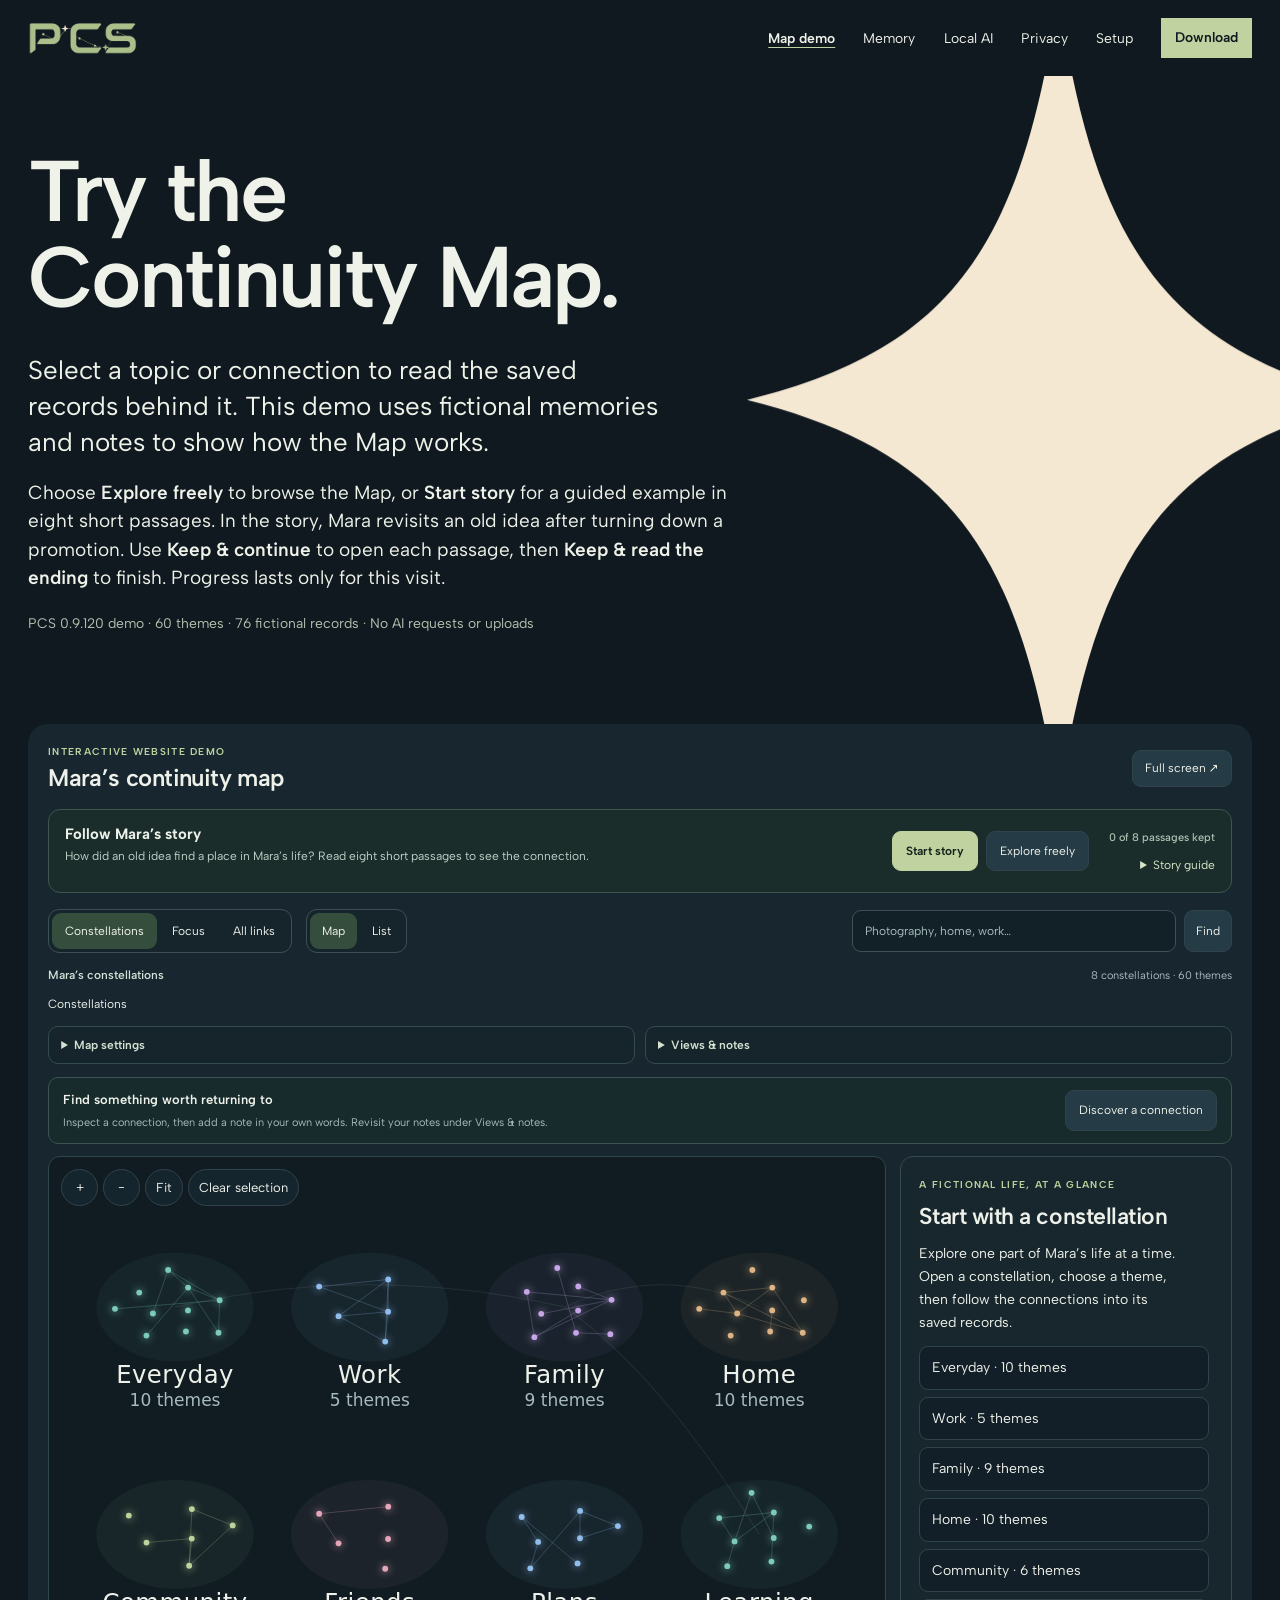
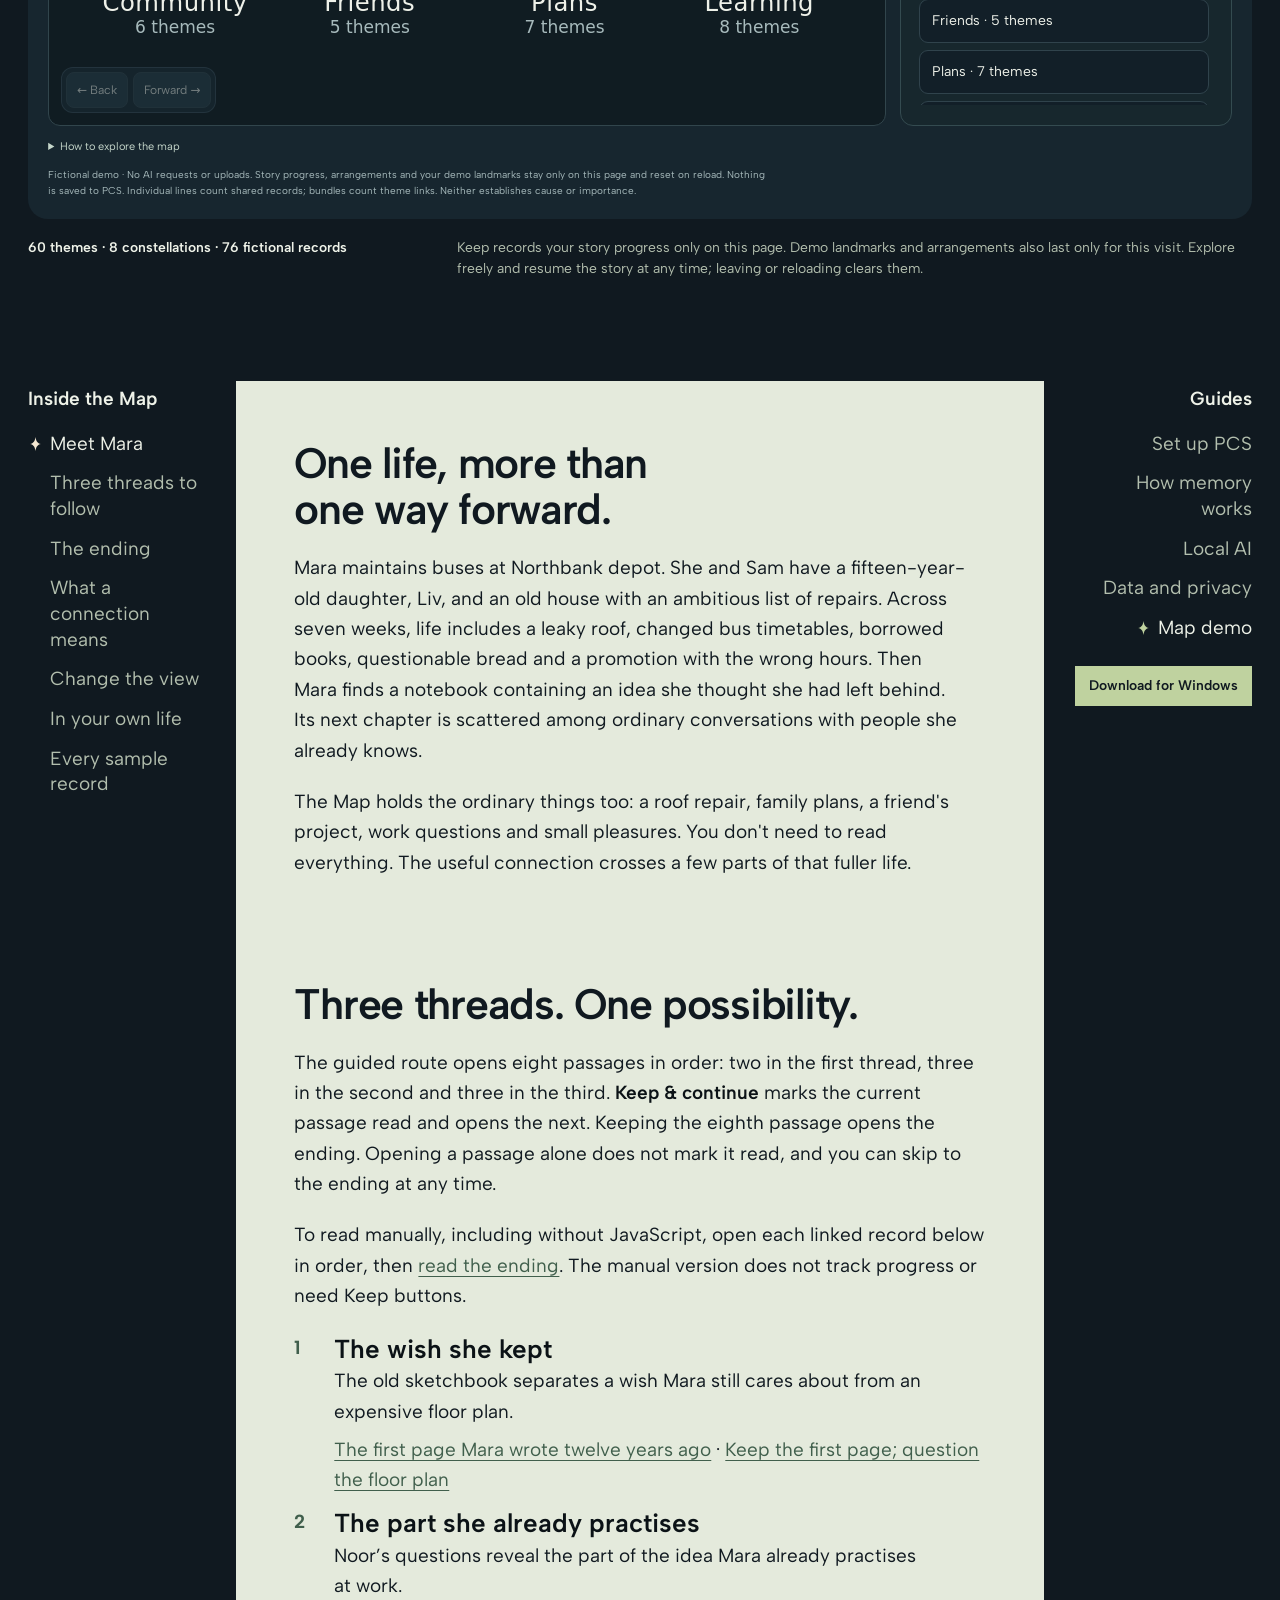
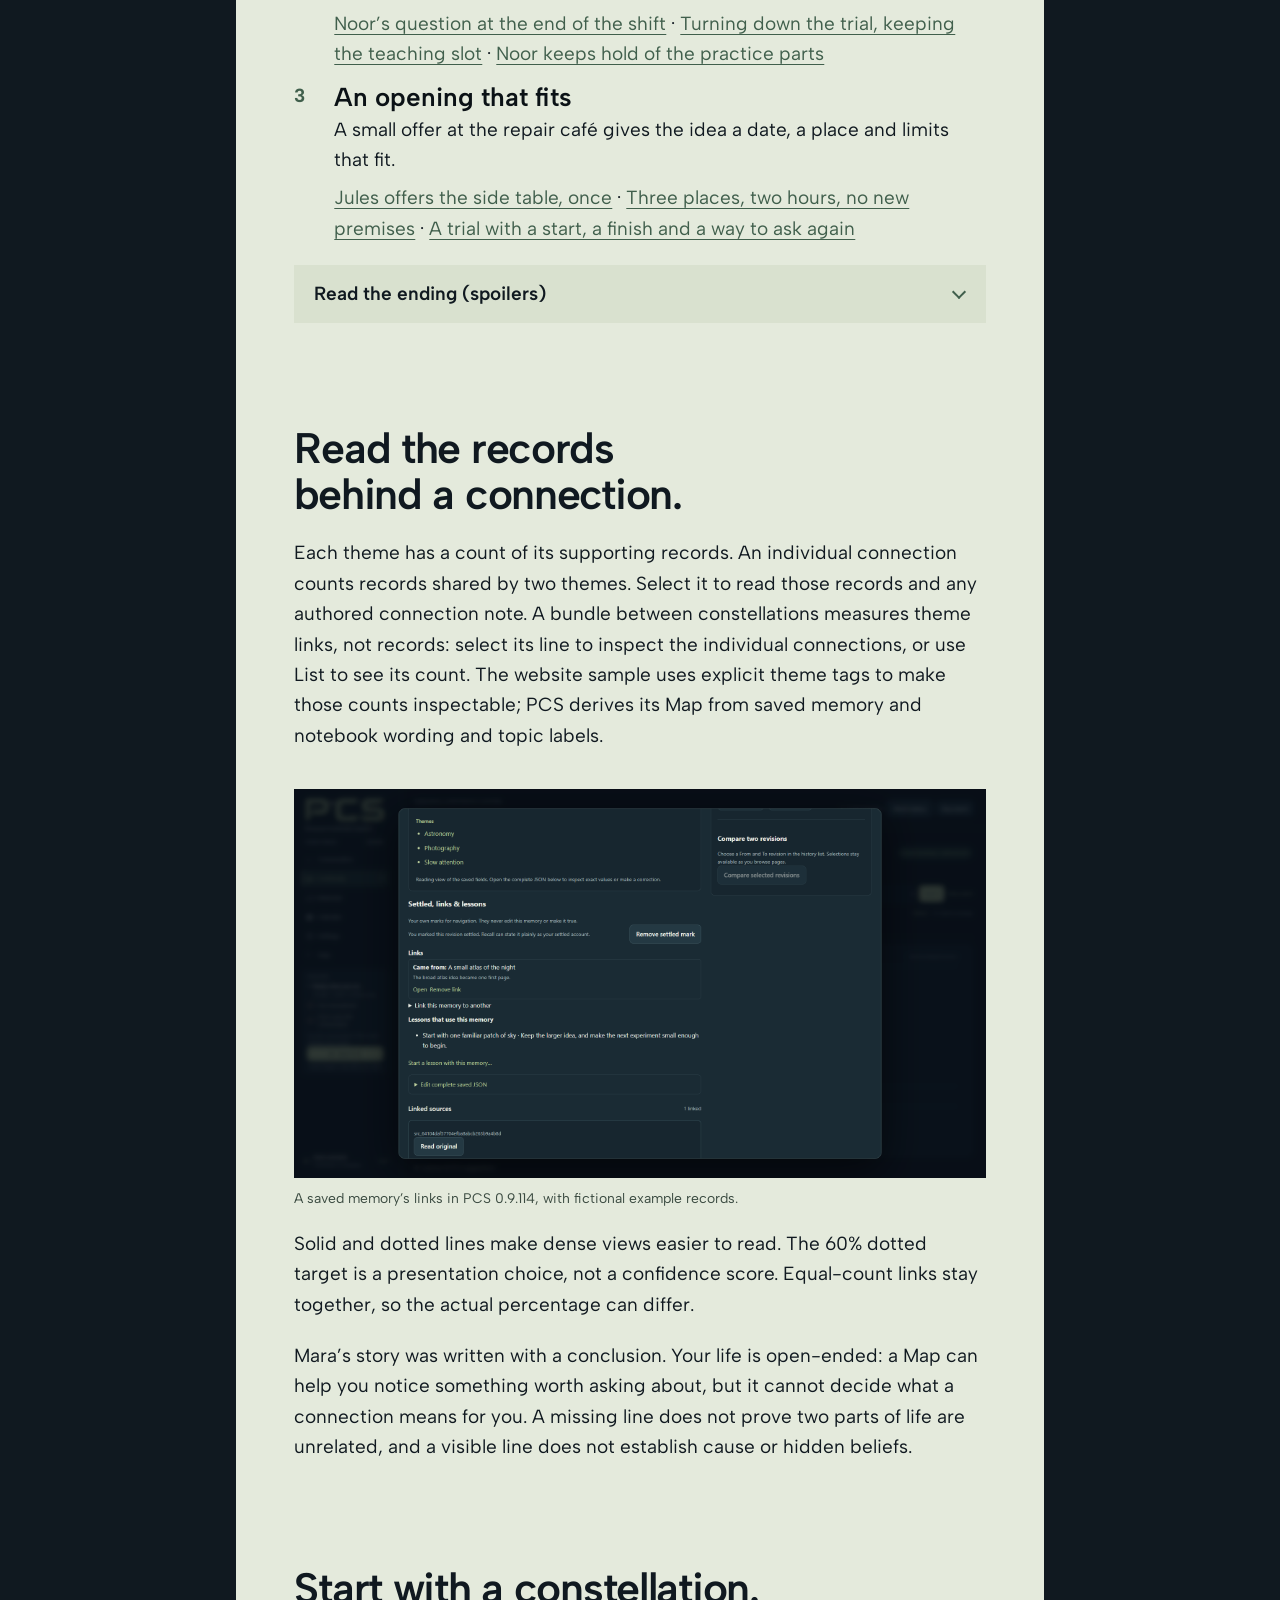
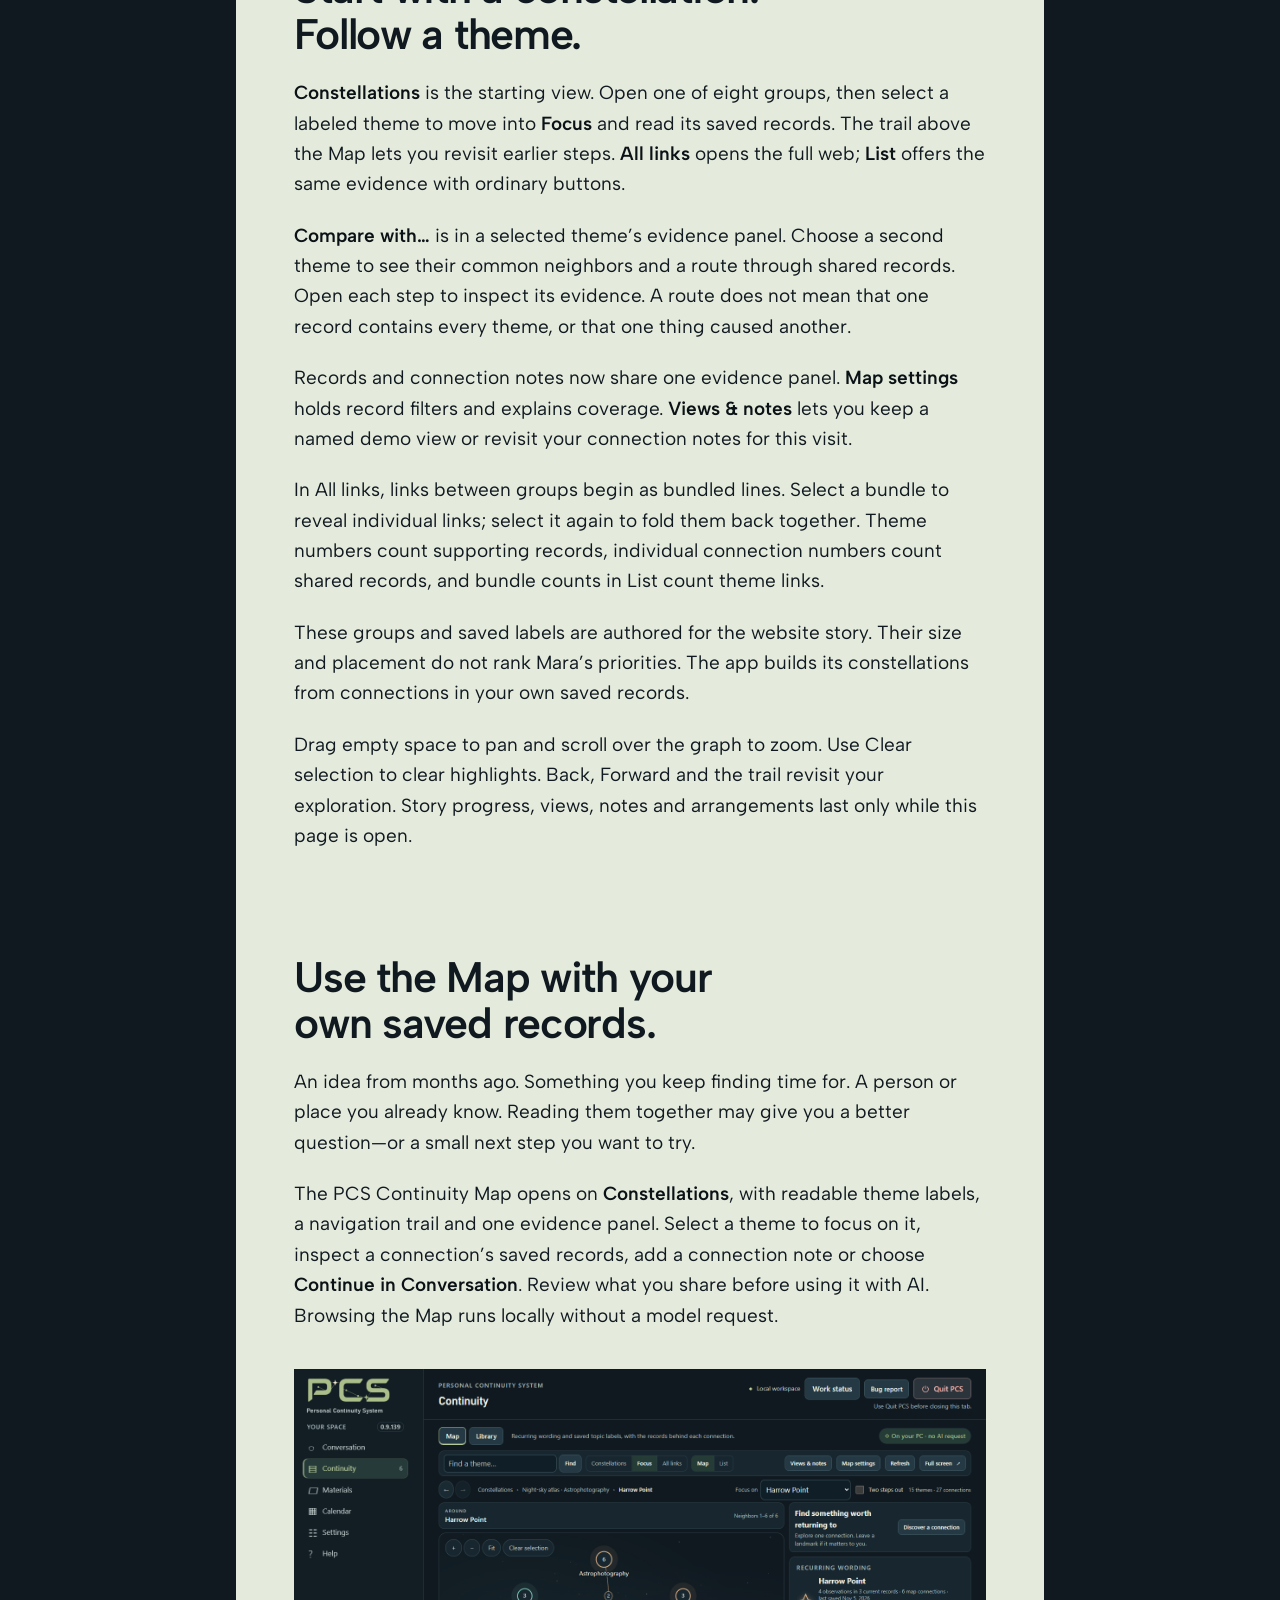
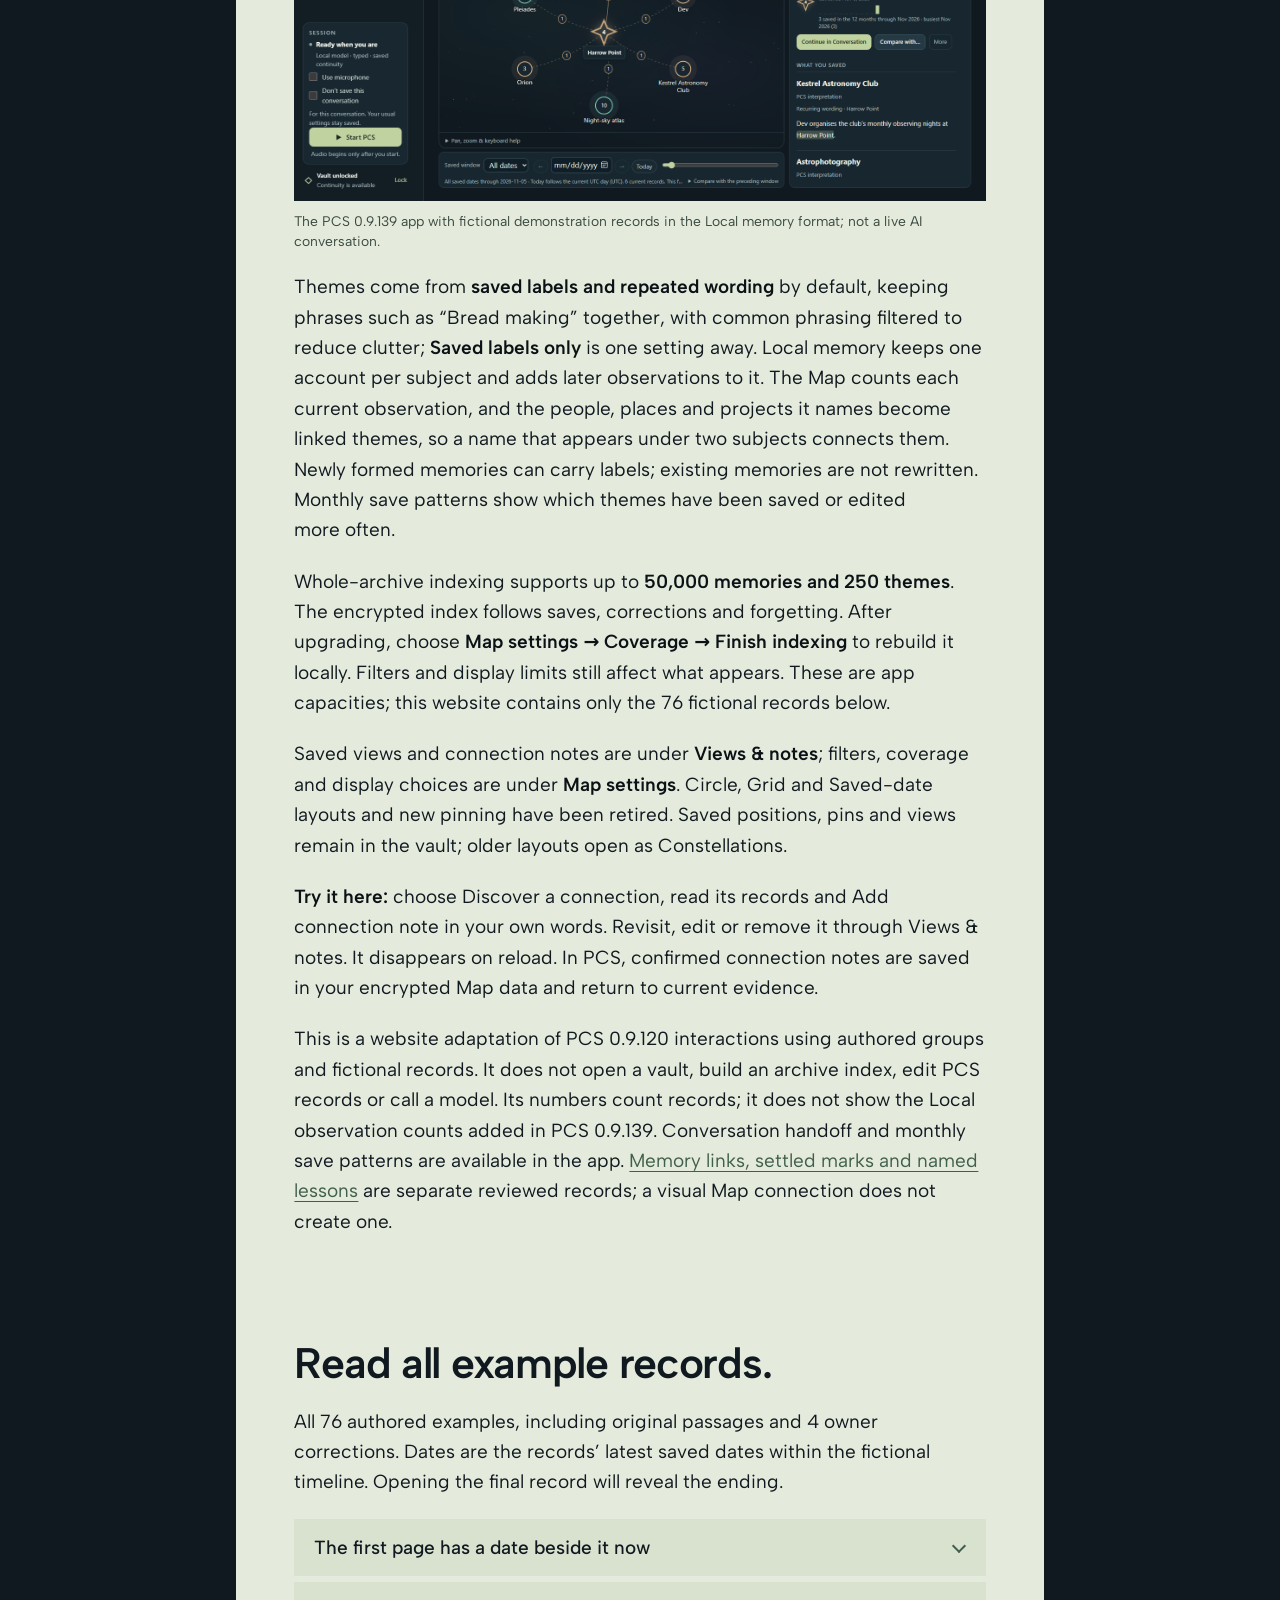
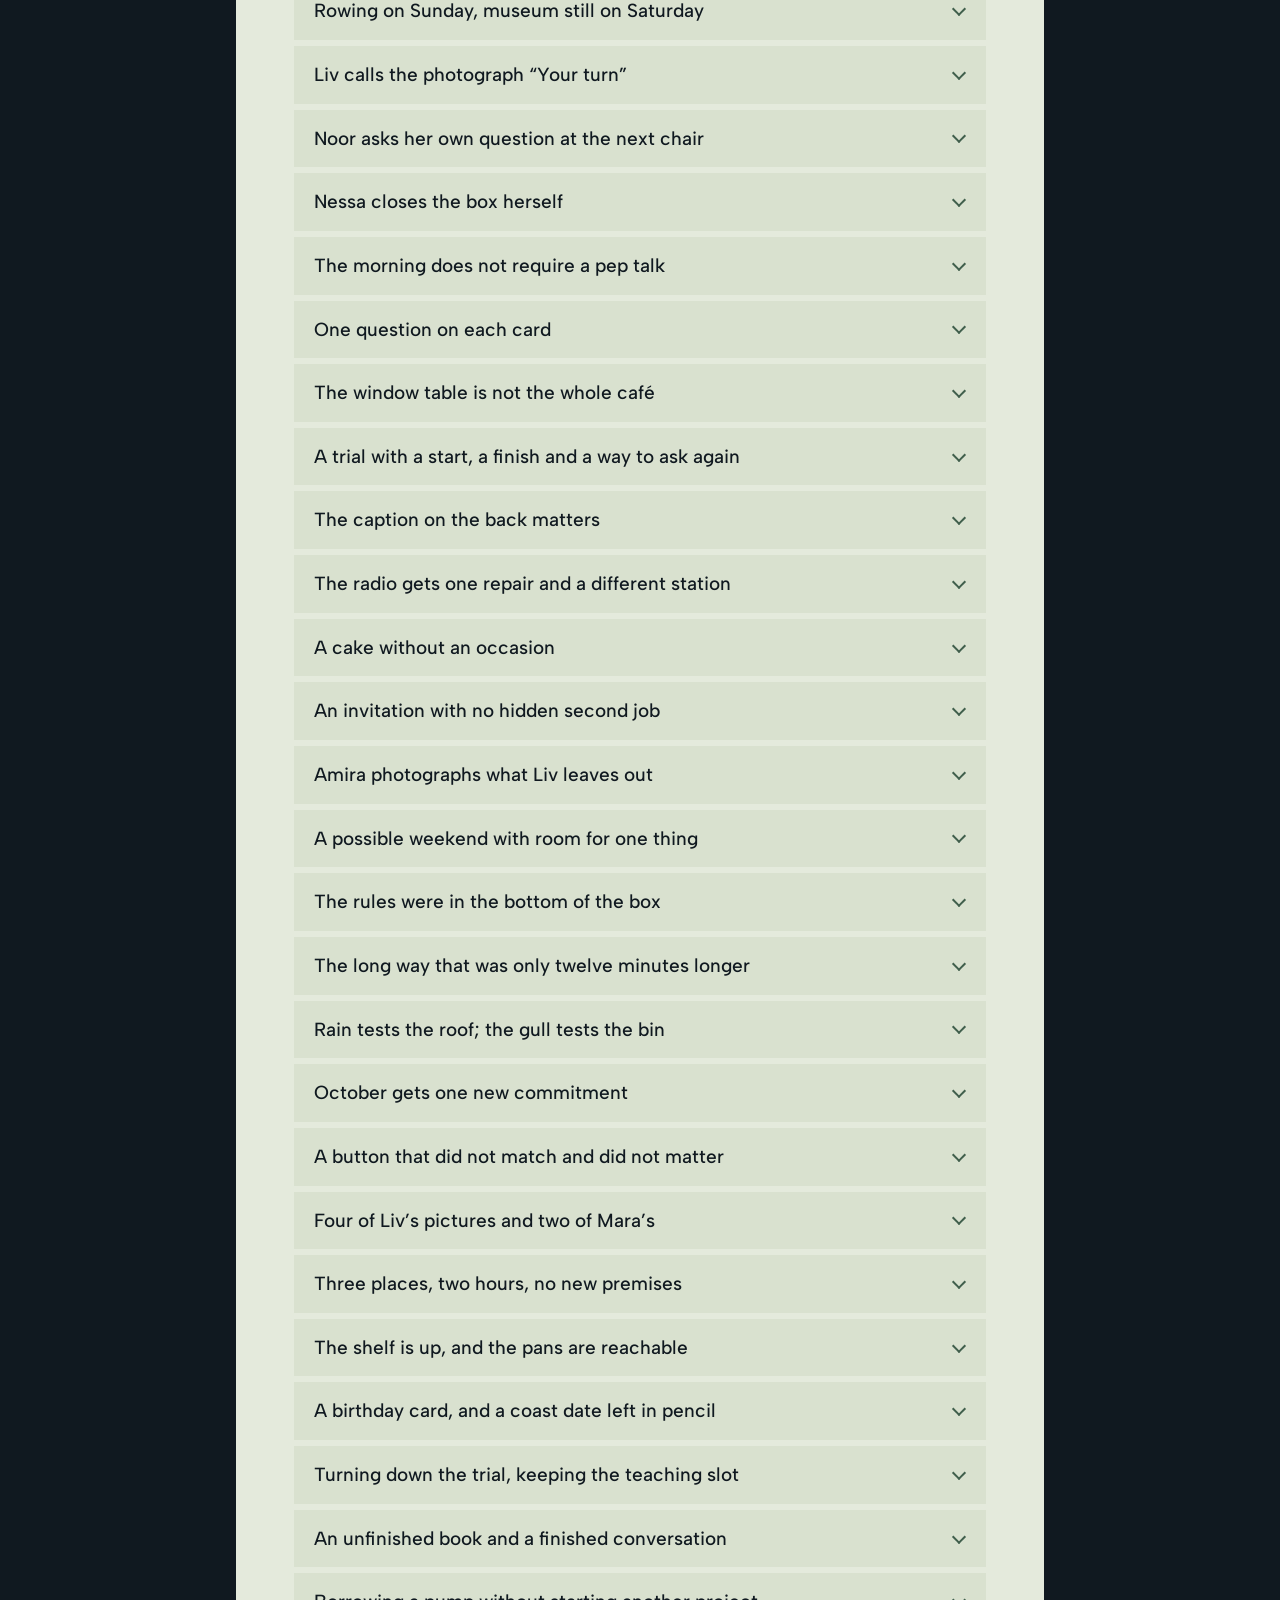
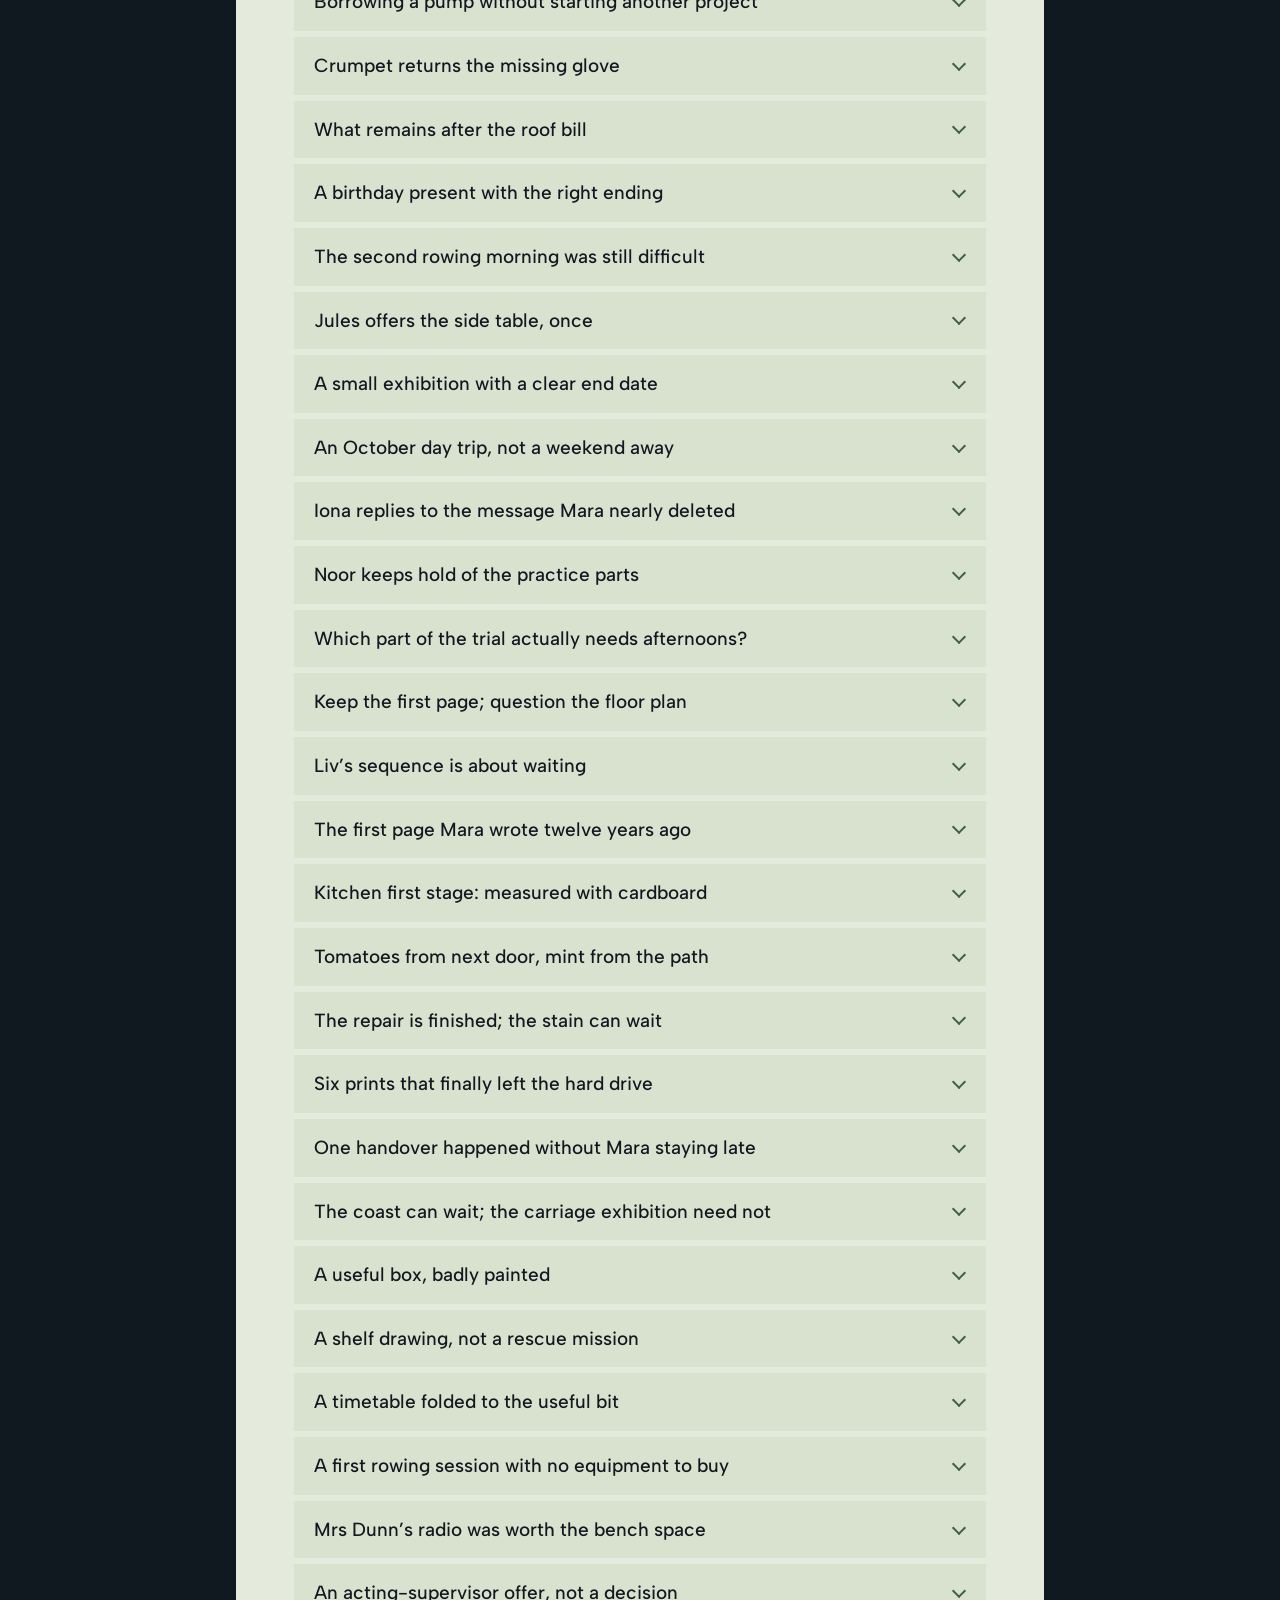
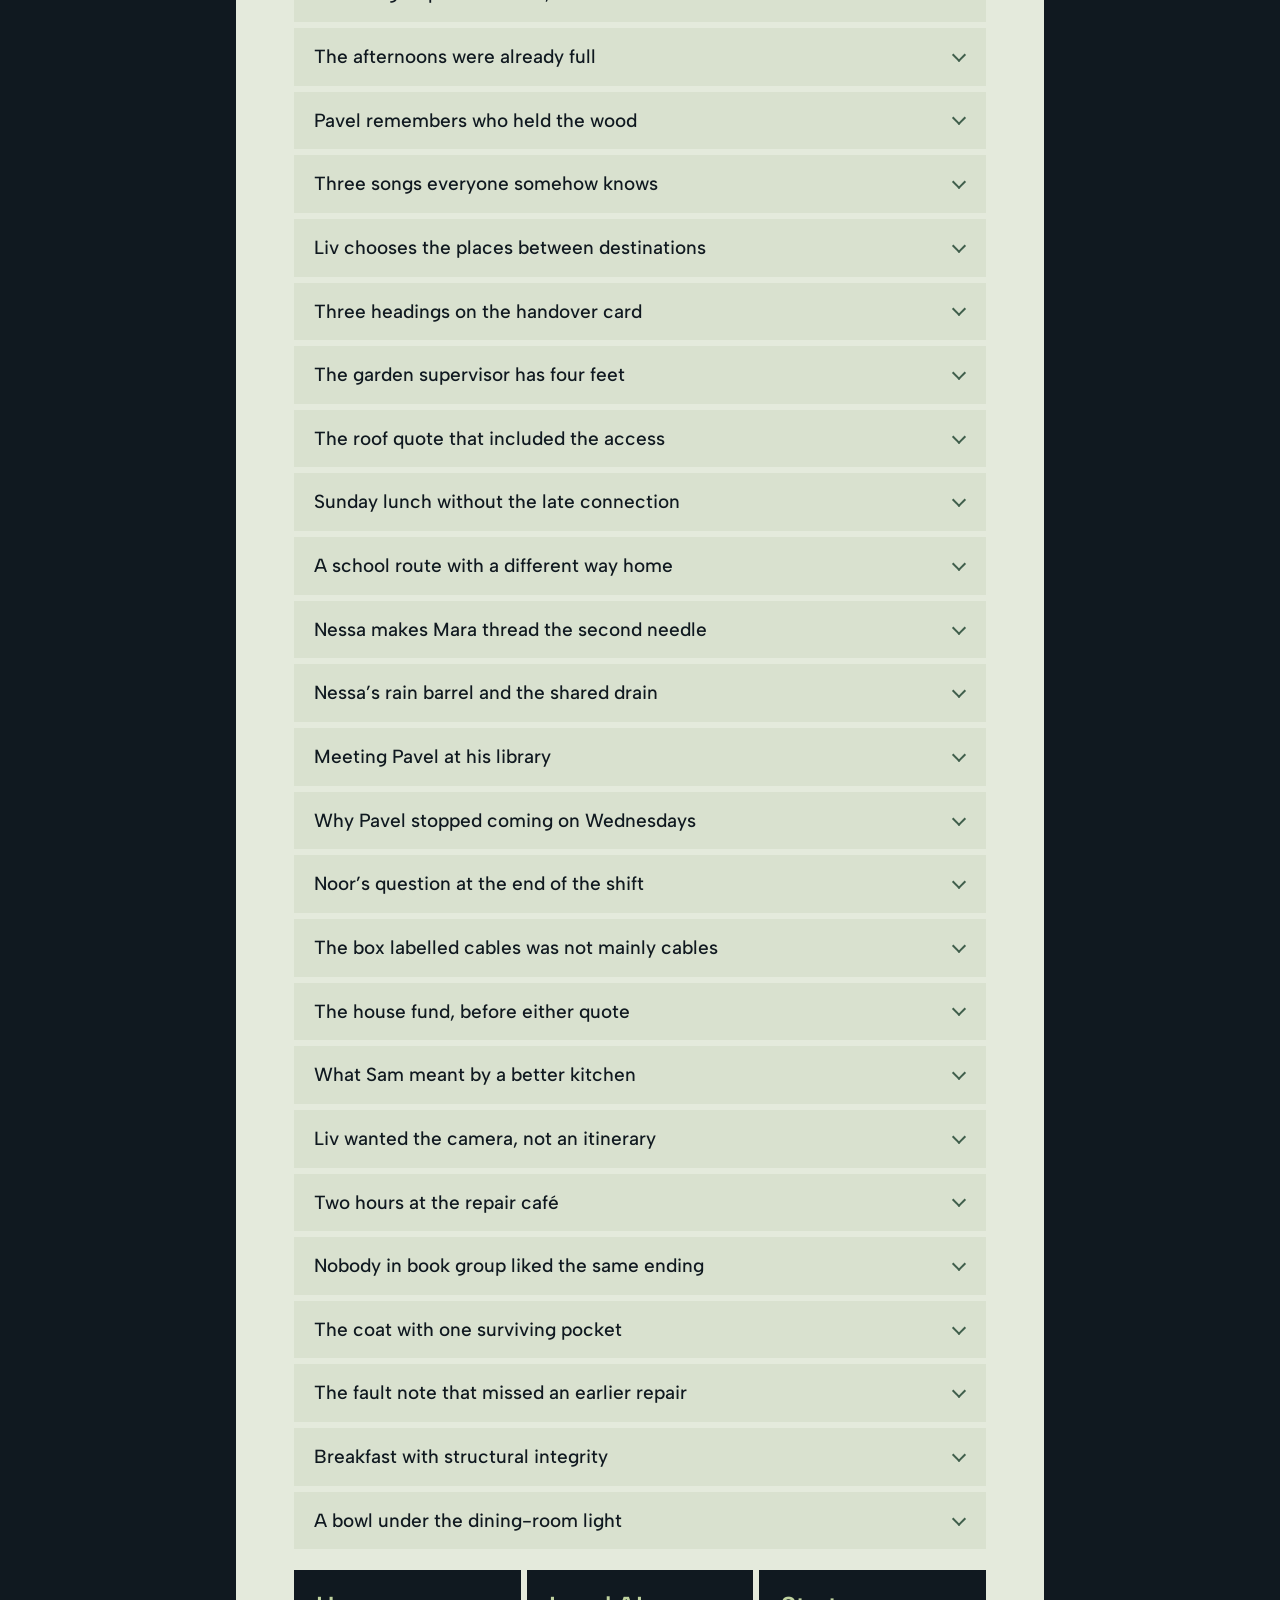
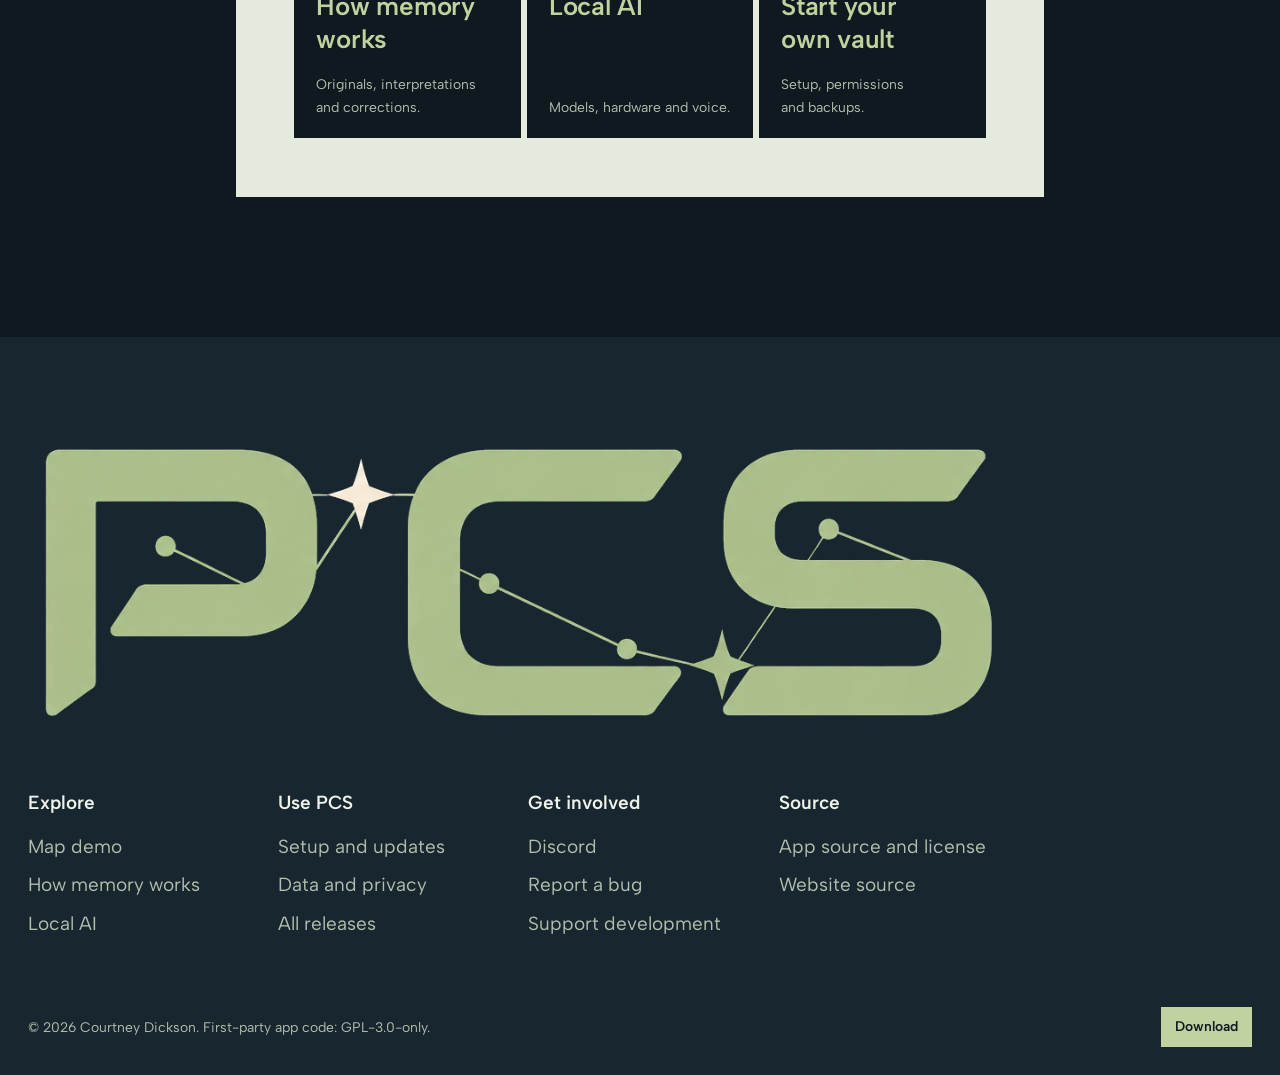
==== commit 94d06f92: "Add files via upload" ====
--- a/continuity-map.html
+++ b/continuity-map.html
@@ -3,7 +3,7 @@
 <title>Try the Continuity Map — PCS</title><meta name="description" content="Try the PCS Map with fictional memories and notes. Select a topic or connection to read its records, or follow an eight-passage example story."><meta name="theme-color" content="#101920">
 <link rel="canonical" href="https://pcs-personalcontinuitysystem.github.io/PCS-site/continuity-map.html"><link rel="icon" type="image/svg+xml" href="assets/pcs-star.svg">
 <meta property="og:type" content="website"><meta property="og:site_name" content="PCS"><meta property="og:title" content="Try the Continuity Map — PCS"><meta property="og:description" content="Try the PCS Map with fictional memories and notes. Select a topic or connection to read its records, or follow an eight-passage example story."><meta property="og:url" content="https://pcs-personalcontinuitysystem.github.io/PCS-site/continuity-map.html"><meta property="og:image" content="https://pcs-personalcontinuitysystem.github.io/PCS-site/assets/social-preview-plain.png?v=20261021-sage-r2"><meta property="og:image:alt" content="PCS — A new AI shouldn’t mean starting over. Free for Windows."><meta name="twitter:card" content="summary_large_image">
-<script type="application/ld+json">{"@context": "https://schema.org", "@type": "WebPage", "name": "Try the Continuity Map — PCS", "description": "Try the PCS Map with fictional memories and notes. Select a topic or connection to read its records, or follow an eight-passage example story.", "url": "https://pcs-personalcontinuitysystem.github.io/PCS-site/continuity-map.html", "isPartOf": {"@type": "WebSite", "name": "PCS", "url": "https://pcs-personalcontinuitysystem.github.io/PCS-site/"}, "about": {"@type": "SoftwareApplication", "name": "PCS", "softwareVersion": "0.9.139", "url": "https://github.com/PCS-PersonalContinuitySystem/PCS/releases/tag/v0.9.139"}}</script><link rel="stylesheet" href="assets/map.css?v=map-0120-20261023-r1"><script defer src="assets/map-data.js?v=0959-r2"></script><script defer src="assets/map.js?v=map-0120-20261023-r1"></script><meta name="color-scheme" content="dark"><link rel="preload" href="assets/fonts/albert-sans-latin-wght.woff2" as="font" type="font/woff2" crossorigin><link rel="stylesheet" href="assets/atlas.css?v=20261021-atlas-2"><link rel="stylesheet" href="assets/atlas-guides.css?v=20261021-atlas-2"><script>document.documentElement.classList.add('js')</script><script defer src="assets/atlas.js?v=20261021-atlas-2"></script></head>
+<script type="application/ld+json">{"@context": "https://schema.org", "@type": "WebPage", "name": "Try the Continuity Map — PCS", "description": "Try the PCS Map with fictional memories and notes. Select a topic or connection to read its records, or follow an eight-passage example story.", "url": "https://pcs-personalcontinuitysystem.github.io/PCS-site/continuity-map.html", "isPartOf": {"@type": "WebSite", "name": "PCS", "url": "https://pcs-personalcontinuitysystem.github.io/PCS-site/"}, "about": {"@type": "SoftwareApplication", "name": "PCS", "softwareVersion": "0.9.146", "url": "https://github.com/PCS-PersonalContinuitySystem/PCS/releases/tag/v0.9.146"}}</script><link rel="stylesheet" href="assets/map.css?v=map-0120-20261023-r1"><script defer src="assets/map-data.js?v=0959-r2"></script><script defer src="assets/map.js?v=map-0120-20261023-r1"></script><meta name="color-scheme" content="dark"><link rel="preload" href="assets/fonts/albert-sans-latin-wght.woff2" as="font" type="font/woff2" crossorigin><link rel="stylesheet" href="assets/atlas.css?v=20261021-atlas-2"><link rel="stylesheet" href="assets/atlas-guides.css?v=20261021-atlas-2"><script>document.documentElement.classList.add('js')</script><script defer src="assets/atlas.js?v=20261021-atlas-2"></script></head>
 <body class="guide guide--map"><a class="skip-link" href="#main">Skip to content</a>
 <header class="masthead">
   <div class="masthead__inner">
@@ -42,20 +42,20 @@
 <p>Drag empty space to pan and scroll over the graph to zoom. Use Clear selection to clear highlights. Back, Forward and the trail revisit your exploration. Story progress, views, notes and arrangements last only while this page is open.</p>
 <h2 id="app">Use the Map with your own saved records.</h2>
 <p>An idea from months ago. Something you keep finding time for. A person or place you already know. Reading them together may give you a better question—or a small next step you want to try.</p>
-<p>PCS 0.9.139 opens on <strong>Constellations</strong>, with readable theme labels, a navigation trail and one evidence panel. Select a theme to focus on it, inspect a connection’s saved records, add a connection note or choose <strong>Continue in Conversation</strong>. Review what you share before using it with AI. Browsing the Map runs locally without a model request.</p>
+<p>The PCS Continuity Map opens on <strong>Constellations</strong>, with readable theme labels, a navigation trail and one evidence panel. Select a theme to focus on it, inspect a connection’s saved records, add a connection note or choose <strong>Continue in Conversation</strong>. Review what you share before using it with AI. Browsing the Map runs locally without a model request.</p>
 <figure><a data-image-preview href="screenshots/pcs-map-focus-0139.png"><img src="screenshots/pcs-map-focus-0139.png" width="1600" height="1000" loading="lazy" alt="PCS 0.9.139 Continuity Map focused on Harrow Point, a place named in fictional observations about astrophotography, an astronomy club and a night-sky atlas, with the records behind it."></a><figcaption>The PCS 0.9.139 app with fictional demonstration records in the Local memory format; not a live AI conversation.</figcaption></figure>
 <p>Themes come from <strong>saved labels and repeated wording</strong> by default, keeping phrases such as “Bread making” together, with common phrasing filtered to reduce clutter; <strong>Saved labels only</strong> is one setting away. Local memory keeps one account per subject and adds later observations to it. The Map counts each current observation, and the people, places and projects it names become linked themes, so a name that appears under two subjects connects them. Newly formed memories can carry labels; existing memories are not rewritten. Monthly save patterns show which themes have been saved or edited more often.</p>
 <p>Whole-archive indexing supports up to <strong>50,000 memories and 250 themes</strong>. The encrypted index follows saves, corrections and forgetting. After upgrading, choose <strong>Map settings → Coverage → Finish indexing</strong> to rebuild it locally. Filters and display limits still affect what appears. These are app capacities; this website contains only the 76 fictional records below.</p>
 <p>Saved views and connection notes are under <strong>Views &amp; notes</strong>; filters, coverage and display choices are under <strong>Map settings</strong>. Circle, Grid and Saved-date layouts and new pinning have been retired. Saved positions, pins and views remain in the vault; older layouts open as Constellations.</p>
 <p><strong>Try it here:</strong> choose Discover a connection, read its records and Add connection note in your own words. Revisit, edit or remove it through Views &amp; notes. It disappears on reload. In PCS, confirmed connection notes are saved in your encrypted Map data and return to current evidence.</p>
 <p>This is a website adaptation of PCS 0.9.120 interactions using authored groups and fictional records. It does not open a vault, build an archive index, edit PCS records or call a model. Its numbers count records; it does not show the Local observation counts added in PCS 0.9.139. Conversation handoff and monthly save patterns are available in the app. <a href="memory-control.html#threads">Memory links, settled marks and named lessons</a> are separate reviewed records; a visual Map connection does not create one.</p><h2 id="sample-records">Read all example records.</h2><p>All 76 authored examples, including original passages and 4 owner corrections. Dates are the records’ latest saved dates within the fictional timeline. Opening the final record will reveal the ending.</p><div class="sample-records"><details id="record-r76"><summary>The first page has a date beside it now</summary><p class="record-meta">2026-10-04 · notebook · Unfinished ideas / First tries / The café side table / Manageable promises</p><p>Yesterday, 3 October, we held the two-hour trial at the café side table. Three people came to learn; Nessa repaired her own box, Ellis repaired the puppet with Noor, and the drawer catch has a next step. Tools were back at noon. I found the old line: “They leave knowing how to begin next time.” That was the connection I had missed between the notebook, teaching Noor and Nessa letting me stitch my own terrible pocket. I kept imagining a shop or a different job. One table was enough to try the part I still wanted. Jules and I will discuss another date; nothing is booked.</p><blockquote><strong>Original passage</strong><p>The old idea did not need my whole life to become available first. It needed one willing table of people and a morning we could agree on. We actually did it. Wrote “3 October 2026” beside the first page. That feels different from another plan.</p></blockquote></details><details id="record-r75"><summary>Rowing on Sunday, museum still on Saturday</summary><p class="record-meta">2026-10-04 · memory · Learning to row / Museum days / Bus connections / Weekend time</p><p>Mara attended the first morning of the six-week rowing course and still had to think hard about the order of the movements. The previous day had not made being a beginner feel instantly comfortable. Afterwards she checked the museum trains with Pavel and confirmed their Saturday 10 October day trip. They chose a return service with time for lunch and kept the ticket cost in the personal travel budget. Sunday remained for rowing, not another café session. Mara came home tired and glad she had not filled every available space with the new idea.</p><blockquote><strong>Original passage</strong><p>Rowing still requires my full, occasionally unhelpful concentration. Dad and I confirmed the museum for Saturday the tenth, with a sensible return train. No café booking for next Sunday. I would like this good thing to fit among other good things.</p></blockquote></details><details id="record-r74"><summary>Liv calls the photograph “Your turn”</summary><p class="record-meta">2026-10-03 · memory · Liv / Photography / First tries / Family photographs</p><p>Liv came to the café and asked before taking photographs. Her favourite showed Nessa’s hands on the box and Mara’s hands resting on her knees. She titled it “Your turn.” Mara initially wished she looked more useful, then saw what Liv had noticed. It reminded her of Pavel saying he had held the wood while she made the bird box. Liv said this picture belonged to her own small set from the morning, not automatically to the school sequence. Nessa agreed they could keep copies, and any public use would need a separate conversation.</p><blockquote><strong>Original passage</strong><p>Liv’s picture has my hands doing absolutely nothing. She called it “Your turn.” I nearly objected, then thought about Dad holding the wood. Nessa is happy for us to keep copies. Sharing them is a separate question, and Liv’s project remains hers.</p></blockquote></details><details id="record-r73"><summary>Noor asks her own question at the next chair</summary><p class="record-meta">2026-10-03 · memory · Noor / Teaching at work / Learning something new / Volunteering</p><p>At the same session, Noor helped Ellis work out why a small wooden puppet kept dropping one arm. Mara heard her ask Ellis to show what happened before offering a suggestion. The repair took longer than either expected, and the third learner’s drawer catch still needed a different part. They wrote down that next step instead of pretending every object had to leave finished. Noor left at noon for her sister’s lunch. Afterwards she said she would consider helping again, but wanted to be asked about an actual date. Mara recorded precisely that.</p><blockquote><strong>Original passage</strong><p>Noor and Ellis solved the puppet arm. The drawer catch needs a part; they know which question to bring back. Not every job finished, and nobody failed the morning. Noor left at twelve. Ask about a date if there is another one.</p></blockquote></details><details id="record-r72"><summary>Nessa closes the box herself</summary><p class="record-meta">2026-10-03 · memory · First tries / The café side table / Neighbours / Things worth keeping</p><p>At the first beginner session, Nessa brought the wooden keepsake box her father had made. Mara started to reach for it, then asked what Nessa had noticed. With Mara beside her, Nessa worked out why the hinge would not sit square and made the small repair herself. When the lid closed, she opened it and tried again, smiling. The box held letters she liked to reread; now it could go back on her shelf. She said, “I thought I’d come away with a mended box. I’m going home knowing I can have a go.”</p><blockquote><strong>Original passage</strong><p>Nessa closed the lid, opened it, and closed it again. She did the repair. I nearly took the box and remembered to ask instead. Her exact words: “I thought I’d come away with a mended box. I’m going home knowing I can have a go.”</p></blockquote></details><details id="record-r71"><summary>The morning does not require a pep talk</summary><p class="record-meta">2026-10-03 · memory · Early mornings / Tea breaks / Walking / Weather</p><p>Mara woke before the alarm and briefly considered rewriting the cards. Sam made tea and asked whether she had packed her lunch. The forecast was dry, so she walked to the café with the old notebook in her bag and the borrowed lamp waiting there. She was nervous enough to rehearse the first sentence twice. At the bridge, Sal was putting out the blue chair by her shop. They said good morning. Mara arrived with time to put her coat away, without turning anticipation into another hour of preparation.</p><blockquote><strong>Original passage</strong><p>Tea, cards, lunch. Sam asked about lunch, which was more useful than telling me not to be nervous. Walked over. Sal was putting the chair outside her shop. Arrived ten minutes early and resisted improving the plan on the doorstep.</p></blockquote></details><details id="record-r70"><summary>One question on each card</summary><p class="record-meta">2026-10-02 · notebook · Sketchbooks / First tries / Teaching at work / Small useful changes</p><p>For the trial, Mara wrote three plain questions on separate cards: what do you want this to do, what have you noticed, and what could you try next? They reminded her of the useful handover headings at work, although a beginner table had a different purpose. She left room for drawings and wrong turns rather than writing a script. Noor suggested asking permission before moving someone’s object. Mara added that at the top. The cards were prompts for listening, not a way to make every person follow the same route.</p><blockquote><strong>Original passage</strong><p>Three questions, plenty of blank space. Noor added “ask before taking it.” Fair. A useful lesson can leave room for the learner’s next thought. These are cards, not a script for an imaginary perfectly cooperative person.</p></blockquote></details><details id="record-r69"><summary>The window table is not the whole café</summary><p class="record-meta">2026-10-02 · memory · Repair café / The café side table / Volunteering / Jules</p><p>Mara visited the café to check the table with Jules. There was space for three learners, two helpers and their small objects without blocking the usual repair queue. They moved a stack of empty crates and borrowed a lamp. Jules would open as usual; Mara did not need to arrive hours early or become responsible for the entire morning. Liv asked whether she could take a few photographs after getting permission from the people at the table. Mara said yes, and let her decide whether to come.</p><blockquote><strong>Original passage</strong><p>Table checked, crates moved, lamp borrowed. Jules is running the café; I am running one table for two hours. Liv might take pictures if people agree. We can all have specific jobs without my becoming the owner of Saturday.</p></blockquote></details><details id="record-r65"><summary>A trial with a start, a finish and a way to ask again</summary><p class="record-meta">2026-10-02 · notebook · The café side table / Repair café / Tools / Manageable promises</p><p>Jules confirmed the three learners, the side table and the café’s usual repair team for unsuitable jobs. Mara checked that each person knew the aim was to work on their own object with help, not leave it for a repair service. They would stop at noon, return the tools and ask afterwards whether anyone wanted another session. Mara packed paper for quick sketches, then crossed out a twelve-page handout. The old notebook stayed in her bag. The plan was small enough to explain in a few sentences and had an ending before it began.</p><blockquote><strong>Original passage</strong><p>Confirmed: three learners, ten to twelve, side table, tools back at noon. They know it is a chance to try, not a drop-off queue. Crossed out the enormous handout. Ask afterwards about doing it again; do not announce a schedule on everyone’s behalf.</p></blockquote></details><details id="record-r68"><summary>The caption on the back matters</summary><p class="record-meta">2026-10-01 · memory · Family photographs / Pavel / Things worth keeping / Photography</p><p>Mara placed the bird-box photograph beside the newer picture of Pavel helping mark the kitchen shelf. The old caption now credited her own work and his help; the new one named what he had actually done. She liked seeing both without pretending the years between had been one continuous project. Pavel asked for a copy of the kitchen picture. Mara ordered one small print from her personal money and wrote his address on the envelope immediately. It was less likely to become another nice intention trapped on her phone.</p><blockquote><strong>Original passage</strong><p>Printed Dad one kitchen picture. Wrote the address now. The old bird-box caption says he helped, because that is what happened. I like having both photographs without turning them into a grand account of everything between.</p></blockquote></details><details id="record-r67"><summary>The radio gets one repair and a different station</summary><p class="record-meta">2026-10-01 · memory · The kitchen radio / Music / Kitchen plans / Tools</p><p>Mara finally replaced the loose knob on the kitchen radio with a matching spare from the repair café. Sam found the station he had wanted all along. They disagreed about the next song and settled on taking turns choosing during dinner. Mara put the remaining spare parts back in their labelled drawer before starting another job. The repaired radio was still an old radio with a scratched case. It belonged in the kitchen because they liked using it, not because every object in the house had to be rescued.</p><blockquote><strong>Original passage</strong><p>Knob replaced, spare parts returned, station chosen by Sam. We are taking turns with the music because apparently finding a radio knob does not confer editorial control. The scratched case can remain scratched.</p></blockquote></details><details id="record-r66"><summary>A cake without an occasion</summary><p class="record-meta">2026-09-30 · memory · Bread experiments / Recipes / Meals together / Board games</p><p>Sam used the last bruised apples in a cake and served it after an ordinary Wednesday dinner. The edge had stuck to the tin, so Liv arranged the broken pieces around the middle and called it architectural. Mara recognised a joke returning from the first loaf. Sam wrote the cooking time on the recipe; his borrowed oven thermometer disagreed with the dial. Afterwards they played a short round of Iona’s board game, using the actual rules this time. No birthday, visitor or finished house project had been required. It was simply a Wednesday with cake.</p><blockquote><strong>Original passage</strong><p>Apple cake, slightly dismantled. Liv says architectural food is a family tradition now. Sam noted the real cooking time. We played the game again with the proper rules and saved two pieces of cake before accidentally finishing the evidence.</p></blockquote></details><details id="record-r64"><summary>An invitation with no hidden second job</summary><p class="record-meta">2026-09-30 · memory · Messages / Volunteering / Noor / Manageable promises</p><p>Mara sent Noor the final café details and asked whether she still wanted to help. Noor confirmed the date and said she needed to leave at noon for lunch with her sister. Mara wrote that into the plan. Noor offered to bring a practice hinge she already owned, but asked Mara to handle future invitations. They agreed there were no future dates yet. Mara noticed how much easier the conversation was when both people could see the size of the promise. She would be teaching with Noor for two hours, not recruiting her into a permanent role.</p><blockquote><strong>Original passage</strong><p>Noor is still up for Saturday and leaves at twelve. Her sister’s lunch is not a scheduling problem for me to solve. She will bring the practice hinge. There are no further dates hiding inside this invitation.</p></blockquote></details><details id="record-r63"><summary>Amira photographs what Liv leaves out</summary><p class="record-meta">2026-09-29 · memory · Amira / Photography / School projects / Liv</p><p>Amira’s photographs of the footbridge concentrated on hands: a person fastening a coat, another holding the railing, two friends passing a bag. Liv preferred wider views that showed where people went afterwards. They decided to keep separate school sequences rather than force the pictures into one style. Mara enjoyed seeing the difference without treating it as an argument to settle. Liv said Mara could keep a photograph of the layout but asked again that the unfinished work stay off the internet. Mara saved that condition alongside the image.</p><blockquote><strong>Original passage</strong><p>Liv and Amira see different things in the same place. They are making separate sequences and seem quite happy about it. I can keep the layout picture, not post it. Wrote that beside the image so future me does not have to guess.</p></blockquote></details><details id="record-r62"><summary>A possible weekend with room for one thing</summary><p class="record-meta">2026-09-29 · memory · Days away / Visits and travel / Walking / Sam</p><p>Sam’s November rota arrived, leaving one possible weekend for the coast. They picked a modest place to investigate near the station and agreed on one planned walk, leaving the rest open. Mara did not book while the cancellation terms were unclear. She wrote the question beside the accommodation link and sent it to Sam. Planning a trip together felt better when she was not silently building the entire itinerary. The museum visit with Pavel had its own page and budget; it was not absorbed into this plan.</p><blockquote><strong>Original passage</strong><p>One coastal walk and some unplanned time sounds good. Need to check cancellation before booking. Sent Sam the actual question rather than twelve links. Dad’s museum day stays on its own page. Different people, different trip.</p></blockquote></details><details id="record-r61"><summary>The rules were in the bottom of the box</summary><p class="record-meta">2026-09-28 · memory · Board games / Old friends / Sam / Tea breaks</p><p>Iona came round with a borrowed board game and a bag of snacks. Sam had learned a rule from someone who had learned it incorrectly from someone else. After a cheerful dispute they found the actual instructions underneath the insert and restarted the round. Mara lost by one point and requested that the record distinguish this from the invented version. They agreed to play again when nobody had an early shift the next morning. The cups stayed on the table until Iona had gone; the untidy room had been useful as it was.</p><blockquote><strong>Original passage</strong><p>Lost by one point under the real rules. Under Sam’s inherited rules, the result is unknowable and probably illegal in three counties. Good evening. Leave the box where we can find it next time, preferably with its instructions.</p></blockquote></details><details id="record-r60"><summary>The long way that was only twelve minutes longer</summary><p class="record-meta">2026-09-28 · memory · Walking / River birds / Early mornings / The river</p><p>Mara walked the river route before a later start at work and timed it because she kept describing it as impossible on a weekday. It took twelve minutes longer than the direct route. That would not fit every shift, but it fitted this one. She saw a heron beyond the bridge and checked its shape against a library bird guide later, rather than confidently naming it for Liv. She saved the route time and left the morning itself alone. One pleasant walk did not need to become a daily target.</p><blockquote><strong>Original passage</strong><p>The river adds twelve minutes, not an entire morning. Works today, not on every early shift. Saw what the guide confirms was a heron. I can use this route sometimes without designing a new personality around it.</p></blockquote></details><details id="record-r59"><summary>Rain tests the roof; the gull tests the bin</summary><p class="record-meta">2026-09-27 · memory · Weather / River birds / The river / Roof and rain</p><p>The first sustained rain after the roof repair left the dining-room stain dry. Mara noted the date before deciding when to ask about plastering. On the river path afterwards she watched the familiar gull make several attempts at a closed litter bin. The bird was unsuccessful, though committed. She took no photograph because the camera was at home with Liv. The walk still counted as a walk. At home she told Sam the useful part of the morning first: no water in the bowl, and no need to buy decorating supplies that day.</p><blockquote><strong>Original passage</strong><p>Dry stain after proper rain. Wrote the date down; plaster quote can wait until we know what we want done. The gull lost to the new bin lid. I did not have the camera and somehow survived the event unrecorded.</p></blockquote></details><details id="record-r36"><summary>October gets one new commitment</summary><p class="record-meta">2026-09-27 · notebook · Learning to row / Weekend time / Meals together / Household budget / Manageable promises</p><p>Booked the six-week rowing course beginning 4 October: £84 from my October leisure money, with equipment included. The possible museum trip on Saturday 10 October does not overlap; it still needs its own confirmation. Keep Sunday lunch flexible rather than assuming Dad must come immediately after rowing. House fund stays at £950 after the roof and kitchen payments; leisure spending is a separate pot. No additional regular repair-café shift for now. I would like some weekends with space between the useful things. The course is a six-week commitment, not a decision about every Sunday thereafter. At the end, decide whether I want more mornings on the water.</p><blockquote><strong>Original passage</strong><p>Booked the six rowing Sundays, £84 from October spending. Dad’s possible museum Saturday doesn’t clash, but Sunday lunch can move. No extra regular café shift. I want to try this course without using it as an excuse to timetable the rest of my life around it.</p></blockquote></details><details id="record-r58"><summary>A button that did not match and did not matter</summary><p class="record-meta">2026-09-26 · memory · Small sewing jobs / Liv / Amira / School projects</p><p>Liv and Amira were choosing photographs when a button came off Amira’s cardigan. Liv found the sewing tin and the nearest match, a darker blue. Mara offered to show the first stitch, but Liv remembered Nessa’s explanation and wanted to try. Amira held the fabric and chose to keep the mismatched button. They returned to the photographs without asking Mara to arrange them. Mara put the tin somewhere all three could reach instead of carrying it back to the high cupboard. A useful object had acquired a better address.</p><blockquote><strong>Original passage</strong><p>Liv and Amira fixed the button while arguing about a caption. I was asked for scissors, not supervision. Sewing tin can live on the low shelf. It would be good if finding the tools stopped being a task assigned to me.</p></blockquote></details><details id="record-r35"><summary>Four of Liv’s pictures and two of Mara’s</summary><p class="record-meta">2026-09-26 · memory · Photography / School projects / Liv / Repair café</p><p>The café board held four pictures chosen by Liv and two by Mara. Liv wrote her own captions and kept the unfinished school sequence separate. One visitor laughed at the gull; another recognised the bicycle shop in Mara’s older picture. That was enough of an opening event. A blue chair in one photograph belonged to the kiosk: its current owner, Sal, explained that she still put it outside her nearby shop for anyone wanting a rest. Liv added that answer to the caption. The photographs would come down at the end of October, and Mara kept an envelope ready for the handwritten labels.</p><blockquote><strong>Original passage</strong><p>Four of Liv’s, two of mine, her captions. Sal solved the chair question herself: it came from the kiosk and she puts it outside her shop now. Liv wrote that down. Then we had tea. I like an exhibition with that much ceremony.</p></blockquote></details><details id="record-r57"><summary>Three places, two hours, no new premises</summary><p class="record-meta">2026-09-25 · notebook · The café side table / Repair café / First tries / Manageable promises / Unfinished ideas</p><p>Nessa accepted a place at the 3 October trial and wanted to bring the small wooden keepsake box her father had made. Its loose hinge made her reluctant to use it; she wanted to do the repair herself. Jules would invite two other adults who had asked about learning. Noor separately agreed to help for this one session, as a friend outside her placement, with no expectation of continuing. Mara confirmed the two-hour limit, borrowed tools and no charge to participants. No rent, equipment order or money from the house fund was needed.</p><blockquote><strong>Original passage</strong><p>Nessa wants to bring her dad’s box and do the hinge herself. Jules will ask two people, not put up an unlimited invitation. Noor said yes to this date only. One table, three places, ten to twelve. This fits the first page; it does not need the floor plan.</p></blockquote></details><details id="record-r34"><summary>The shelf is up, and the pans are reachable</summary><p class="record-meta">2026-09-24 · memory · Kitchen plans / Pavel / Sam / The old house / Small useful changes</p><p>The first kitchen stage cost the planned £210: £48 for timber, £62 for brackets and other fittings, and £100 for a reclaimed worktop. Pavel helped mark the shelf position from the cardboard plan, while Mara did the fitting. Sam put the two everyday pans on the new shelf and made dinner without balancing the board on the washing machine. The old cabinet doors still looked tired, and the floor had not improved. Those jobs were outside this stage. Mara sent Pavel a photograph of the finished corner and wrote the final amount in the house notebook, leaving £950 in the fund. The small plan had stayed small.</p><blockquote><strong>Original passage</strong><p>£48 timber, £62 fittings, £100 worktop: exactly the £210 we allowed. Dad checked the shelf marks and Sam tested the important feature, reaching a pan. The doors still look awful. Dinner was easier anyway. House fund now £950; I wrote it down before opening another catalogue.</p></blockquote></details><details id="record-r56"><summary>A birthday card, and a coast date left in pencil</summary><p class="record-meta">2026-09-23 · memory · Birthdays / Days away / Sam / Messages</p><p>Sam’s sister sent photographs from her birthday picnic and asked when they might meet at the coast. Mara and Sam sent a card with Liv’s small drawing of the sea inside. They looked at November weekends but kept the dates in pencil until Sam’s rota was confirmed. They did not promise to stay with family or book accommodation yet. The postponed trip remained something they wanted together. Mara was glad the calendar could hold a possibility without making it a debt to somebody else.</p><blockquote><strong>Original passage</strong><p>Card sent, sea drawn by Liv, November dates still pencil. Sam needs his rota first. It is nice to have the coast on the page again. We have not booked a room or promised anyone a weekend.</p></blockquote></details><details id="record-r33"><summary>Turning down the trial, keeping the teaching slot</summary><p class="record-meta">2026-09-23 · memory · Working hours / Teaching at work / Depot workshop / Noor</p><p>Mara declined the October acting-supervisor trial because the two fixed late afternoons did not fit the arrangement she and Sam could make. She was disappointed about the extra pay and about leaving part of the role unexplored; the decision did not mean she had lost interest in progressing at work. Her manager agreed to trial a paid twenty-minute Friday teaching slot within her existing shift for four weeks. Noor would bring questions, and other technicians could join when work allowed. Mara wanted to see whether this helped before asking to expand it. She would revisit future roles with the actual hours in view, rather than treating this particular offer as her only chance.</p><blockquote><strong>Original passage</strong><p>I said no to the supervisor trial. The afternoons don’t fit, and I am allowed to be disappointed about the money without changing the answer. We have agreed four Friday teaching slots inside my shift. It is smaller than the promotion, but it is real work I want to try.</p></blockquote></details><details id="record-r55"><summary>An unfinished book and a finished conversation</summary><p class="record-meta">2026-09-22 · memory · Book group / Reading / The library / Old friends</p><p>At book group, Mara discovered that three people had stopped at almost the same chapter for different reasons. They discussed those differences without trying to reach a verdict on the novel. Iona returned the book Mara had lent her months earlier, with the old bus ticket still marking a page. Mara borrowed a shorter collection from the library. She liked going somewhere that did not require her to diagnose a problem, make a decision for everyone or defend a purchase. The repair idea could wait outside for an hour.</p><blockquote><strong>Original passage</strong><p>Four of us stalled in the middle; nobody had the same reason. We talked anyway. Got my old paperback back with a bus ticket inside. Borrowed short stories. It was good to spend an hour having opinions that did not need turning into jobs.</p></blockquote></details><details id="record-r32"><summary>Borrowing a pump without starting another project</summary><p class="record-meta">2026-09-22 · memory · Cycling / Neighbours / Asking for help / Tools</p><p>Mara found a flat rear tyre before an evening errand and realised the small pump in her bag was missing its connector. Nessa lent her a floor pump and waited with a cup of tea while Mara checked the tyre. Their conversation turned to Nessa’s loose shed latch, which Mara offered to look at on a later agreed afternoon. She did not abandon the errand to fix it immediately. The bicycle needed an ordinary repair, not the full overhaul Mara had been postponing or an excuse to compare newer bikes. She returned the pump that evening and put a replacement connector on the next shopping list.</p><blockquote><strong>Original passage</strong><p>Borrowed Nessa’s pump and actually returned it tonight. I can look at her shed latch on Friday, not instantly as repayment. The bike needs a repaired tyre and a pump connector. It does not need to become the next major improvement project in this household.</p></blockquote></details><details id="record-r54"><summary>Crumpet returns the missing glove</summary><p class="record-meta">2026-09-21 · memory · Nessa’s cat / Neighbours / The back garden / Tools</p><p>Mara found one gardening glove beneath Nessa’s hedge, with Crumpet sitting nearby as though reporting a discovery. Its partner was still in the shed. She returned Nessa’s trowel while she was outside and asked which part of the drain should be checked after the next storm. Nessa showed her without turning the visit into another garden job. They left the wet bed alone. Later Sam suggested labelling the glove box NOT FOR CATS. Mara thought the cat’s record of reading instructions made that an uncertain investment.</p><blockquote><strong>Original passage</strong><p>The missing glove is back, slightly more ventilated than before. Returned the trowel and checked which drain matters in rain. Sam proposes signage. Crumpet has never demonstrated respect for written policy.</p></blockquote></details><details id="record-r31"><summary>What remains after the roof bill</summary><p class="record-meta">2026-09-21 · notebook · Household budget / Roof and rain / Kitchen plans</p><p>House fund reconciliation: £1,800 at the start, £640 roof invoice paid, £1,160 remaining. Kitchen first stage is still planned, not yet paid: £210 maximum. If it comes in at that amount, the fund will be £950. The possible £150 plaster repair would then leave the £800 reserve we wanted, but that job can wait until the roof has been tested by more rain. Photograph prints were personal spending and must not be deducted here. This is enough for the modest kitchen plan, not the full renovation. Leave the cabinet catalogue in the drawer until there is a different budget, rather than repeatedly trying to fit it into this one.</p><blockquote><strong>Original passage</strong><p>Paid roof: £640. Actual remaining: £1,160. Planned kitchen: no more than £210, leaving £950. Possible later plaster: £150. That leaves our £800 reserve if both jobs happen. The prints were my own spending. Writing “planned” beside a number is apparently essential for me.</p></blockquote></details><details id="record-r53"><summary>A birthday present with the right ending</summary><p class="record-meta">2026-09-20 · memory · Birthdays / Reading / Old friends / Messages</p><p>Iona’s birthday was approaching. Mara thought about buying the novel everyone at book group was discussing, then remembered that Iona had disliked the author’s previous book. She asked for a short list instead. Iona requested an afternoon walk and one of Sam’s increasingly edible loaves. They chose a date after the repair trial and agreed that rain could move the walk indoors. Mara sent the arrangement while she was still looking at the calendar. A modest present became easier to give once she stopped trying to make it a surprise.</p><blockquote><strong>Original passage</strong><p>Iona would like a walk and bread. Sam says the bread now meets basic gift standards. We picked a date and a rain option. Asking spoiled precisely none of the pleasure, and saved me buying the book she does not want.</p></blockquote></details><details id="record-r30"><summary>The second rowing morning was still difficult</summary><p class="record-meta">2026-09-20 · memory · Learning to row / The river / Weekend time / Learning something new</p><p>At her second beginner session, Mara remembered the order of the movements but still rushed when the boat felt unsteady. The instructor gave her one thing to watch, and she managed several strokes without trying to correct everything at once. She enjoyed being outside early enough to see the towpath fill gradually with walkers. The club offered a six-week beginner course starting 4 October for £84. She took the details home instead of booking at the river. The course would use Sunday mornings, so she wanted to check the museum plan and family lunches first. She did not need new equipment for the course, which made the decision easier to keep separate from shopping.</p><blockquote><strong>Original passage</strong><p>Second rowing morning: still clumsy, occasionally less clumsy. Six Sundays from 4 October would cost £84 with the club’s equipment. I brought the dates home. I want to decide whether I want those mornings, not whether I like the idea of owning rowing things.</p></blockquote></details><details id="record-r52"><summary>Jules offers the side table, once</summary><p class="record-meta">2026-09-19 · memory · Repair café / The café side table / Jules / First tries</p><p>Mara asked Jules whether the repair café had ever hosted a beginner table where visitors kept hold of their own objects. Jules offered the side table by the window on 3 October, ten until twelve, as a one-off alongside the ordinary repair queue. The café already had hand tools they could use. They agreed to begin with simple non-electrical objects and send anything unsuitable to the usual repair team. Jules asked Mara to choose a small number of willing participants. The offer was a specific place and date, not permission to start a permanent programme.</p><blockquote><strong>Original passage</strong><p>Jules says the side table is free on 3 October, ten to twelve. One trial, small non-electrical jobs, use the café tools. That is an actual offer. Need to ask people who want to try; nobody has signed up just because I can picture them there.</p></blockquote></details><details id="record-r29"><summary>A small exhibition with a clear end date</summary><p class="record-meta">2026-09-19 · memory · Jules / Repair café / Photography / Weekend time</p><p>Jules noticed Mara’s river prints and offered the repair café noticeboard for a month. They settled on six photographs, handwritten captions and an end date at the close of October. Mara would ask Liv whether she wanted to contribute; her school assignment remained separate. Jules would supply clips and clear the board for the following Saturday. No launch, refreshments or online promotion. Mara liked the possibility of showing something without acquiring another permanent job. While measuring the board, she noticed a spare table near the window, but Jules was busy with the repair queue and they left that conversation for later.</p><blockquote><strong>Original passage</strong><p>Six pictures on Jules’s board, until the end of October. No exhibition opening to organise. I can ask Liv; she can say no or choose her own pictures. There is a spare table by the window, but today we were only measuring the board.</p></blockquote></details><details id="record-r28"><summary>An October day trip, not a weekend away</summary><p class="record-meta">2026-09-18 · notebook · Visits and travel / Pavel / Household budget / Museum days</p><p>Possible 10 October trip with Dad: train to the transport museum, lunch nearby, home before the evening connection becomes awkward. He likes the woodworking in the old carriages as much as the vehicles. He does not want an overnight stay this time, so stop comparing hotels. Check the museum opening day and train fares before inviting everyone; this page is a plan, not a booking. Set aside at most £70 from October leisure money for my fare, Dad’s fare if he wants that, and lunch. Keep it separate from the house fund. Ask him whether he would rather have more time at the museum or a slower lunch.</p><blockquote><strong>Original passage</strong><p>Dad would like the carriage exhibition but not a whole weekend away. October tenth might work. I have not booked anything. Need opening times, trains that actually connect, and an answer about lunch before I spend another evening looking at irrelevant hotels.</p></blockquote></details><details id="record-r51"><summary>Iona replies to the message Mara nearly deleted</summary><p class="record-meta">2026-09-17 · memory · Old friends / Messages / Unfinished ideas / Tea breaks</p><p>Mara sent Iona a photograph of the old notebook page with a joke about her elaborate plans. Iona remembered Mara talking about it years before and asked what still interested her. Mara answered that she wanted to help someone get past not knowing where to start. Iona offered to have tea and hear more, without suggesting a logo or a crowdfunding campaign. Mara had nearly deleted the message because it felt awkward to mention something unfinished. The reply made it easier to leave the question open long enough to ask practical questions.</p><blockquote><strong>Original passage</strong><p>Sent Iona the first page. She asked which bit I still wanted, an annoyingly useful question. I said the part where someone gets to try. We can have tea. There is mercifully no request for a business plan.</p></blockquote></details><details id="record-r50"><summary>Noor keeps hold of the practice parts</summary><p class="record-meta">2026-09-16 · memory · Teaching at work / Noor / First tries / Learning something new</p><p>During a paid training exercise, Noor asked Mara to stop reaching for the practice assembly every time an explanation became complicated. She could follow it better if she moved the parts herself. Mara put her hands on the bench and described what to check. Noor found the mismatch, explained it back and asked for another example. Afterwards Mara wrote that she liked the moment when somebody’s question changed into their own next step. It reminded her of the first page in the old notebook. Noor had asked for one useful change to a lesson, not volunteered for Mara’s project.</p><blockquote><strong>Original passage</strong><p>Noor said, “Can I keep it while you explain?” I put my hands down. She worked it out and wanted another example. That moment is what I like. Ask before reaching in. Her question was about today’s lesson, not a promise to help with anything else.</p></blockquote></details><details id="record-r27"><summary>Which part of the trial actually needs afternoons?</summary><p class="record-meta">2026-09-16 · memory · Working hours / Shift handovers / Weekend time</p><p>Mara asked her manager whether the October trial could keep her usual finish time on most days, with one planned afternoon for handover work. The manager said the role currently included two fixed afternoon meetings and could not promise a different pattern for this trial. They agreed to revisit a smaller paid training responsibility even if she declined the supervisor offer. Mara had not yet given her answer. She wanted to consider the actual proposal, rather than an improved version she might be able to negotiate later. She wrote the decision date on the family calendar and left the weekend free of extra repair-café cover while she thought it through.</p><blockquote><strong>Original passage</strong><p>The two late meetings are part of the trial as offered. I asked, and the answer wasn’t the flexible version I had in my head. We did talk about a paid training slot separately. I have until the twenty-third; I don’t need to invent a yes today.</p></blockquote></details><details id="record-r42"><summary>Keep the first page; question the floor plan</summary><p class="record-meta">2026-09-15 · notebook · Unfinished ideas / First tries / Sketchbooks / Small useful changes</p><p>Mara copied the first page into a new notebook rather than reviving the old business plan. She still liked the idea of somebody doing their own first repair with a patient person beside them. She did not want to rent premises, run a shop or promise a class every weekend. The parts she wanted to keep were one table, a manageable object and time to try. She wrote down what she did not yet have: a willing learner, an agreed place and a date that fitted. Finding an old wish had not arranged those things for her.</p><blockquote><strong>Original passage</strong><p>Keep: a person getting their own first go. Leave behind: rent, opening hours, my heroic floor plan. Still need somebody who actually wants to try, somewhere agreed, and a date. This page is a question, not a booking.</p></blockquote></details><details id="record-r26"><summary>Liv’s sequence is about waiting</summary><p class="record-meta">2026-09-15 · memory · School projects / Liv / Photography / Learning something new</p><p>Liv laid out eight draft photographs for her school project. Mara first arranged them by light and colour, then realised Liv had asked which order made the waiting people easiest to follow. They put the pictures back and started with Liv’s question. Her sequence began with an empty approach to the bridge and ended with two friends leaving in different directions. Liv wanted to remove the technically sharpest picture because it repeated something the previous one already showed. Mara found that choice interesting and wanted to remember it for her own editing. She asked before keeping a photograph of the layout; Liv said yes, but not to share the unfinished school work.</p><blockquote><strong>Original passage</strong><p>I began sorting Liv’s pictures into nice colours and that wasn’t what she had asked. She wants you to notice people waiting. She cut the sharpest one because it repeated the point. I took a picture of the layout with permission; it is not mine to send around.</p></blockquote></details><details id="record-r41"><summary>The first page Mara wrote twelve years ago</summary><p class="record-meta">2026-09-14 · memory · Unfinished ideas / Sketchbooks / First tries / Things worth keeping</p><p>In a sketchbook from twelve years earlier, Mara found a page headed “A table for first tries.” She had drawn people repairing ordinary objects with someone beside them, then written: “They leave knowing how to begin next time.” The later pages grew into a plan for premises, equipment and opening hours she could never afford. She had filed the whole idea away as impossible. Reading the first page again, she noticed it described a kind of experience, not a building. She wanted to keep that page and think about it separately from the abandoned business plan.</p><blockquote><strong>Original passage</strong><p>I remembered the impossible shop. I had forgotten the first page: “A table for first tries. They leave knowing how to begin next time.” Those are my words from twelve years ago. The expensive premises arrive three pages later.</p></blockquote></details><details id="record-r25"><summary>Kitchen first stage: measured with cardboard</summary><p class="record-meta">2026-09-14 · notebook · Kitchen plans / Pavel / Sam / The old house / Small useful changes</p><p>The cardboard shelf clears the back door now. Sam can reach the two pans we use most without moving the stack of mixing bowls. Pavel checked the drawing; we changed the depth rather than moving the door stop. First stage only: reclaimed worktop, timber shelf, brackets and fittings. No new cabinet fronts, no floor, no moving plumbing. Allow up to £210 and check the actual piece of worktop before paying. Keep the old table for now; we use it more than the imagined breakfast bar. The paper plan is tucked behind the kettle, with the measurement that matters circled rather than hidden among six attractive sketches.</p><blockquote><strong>Original passage</strong><p>The cardboard version opens with the door, which seems a good start. Sam tried reaching the pans rather than just admiring the drawing. £210 maximum for this stage. Dad says we can stop redesigning the whole room every time we move one shelf.</p></blockquote></details><details id="record-r24"><summary>Tomatoes from next door, mint from the path</summary><p class="record-meta">2026-09-13 · memory · The back garden / Neighbours / Meals together / The river / Recipes</p><p>Nessa brought over a bowl of late tomatoes, and Mara invited her to stay for lunch rather than promising a more formal thank-you. They ate outside beside the half-cleared garden bed. The rain barrel could fit near the shed if the mint was moved into a pot; this was a smaller and more useful plan than remaking the whole border. After lunch Mara walked to the river alone for twenty minutes while the others stayed at the table. The garden was still untidy when she got back. She liked that it had been used for a meal before it looked ready to be shown to anyone.</p><blockquote><strong>Original passage</strong><p>Nessa’s tomatoes became lunch. We ate next to the weeds, and nobody seemed troubled by them. The barrel can go by the shed if I move the mint. I walked to the river afterwards and came back to people still talking at our unfinished table in the unfinished garden.</p></blockquote></details><details id="record-r23"><summary>The repair is finished; the stain can wait</summary><p class="record-meta">2026-09-12 · memory · Roof and rain / The old house / Asking for help</p><p>The roof repair was completed on the booked Saturday for the agreed £640. Mara photographed the work before the access equipment came down and saved the invoice with the house papers. She asked the contractor to point out what had been repaired, rather than nodding through an explanation from the ground. The dining-room stain remained, and the next useful check would be whether it stayed dry in sustained rain. Mara resisted starting the internal decorating that afternoon just to make the job feel visibly finished. She returned Nessa’s level, made lunch, and let the remaining daylight belong to something other than the house.</p><blockquote><strong>Original passage</strong><p>Roof done, £640 as agreed. I asked him to show me the repaired section before everything came down. The stain is still there, obviously. I had the paint chart in my hand and put it back. The next test is rain, not choosing a nicer white.</p></blockquote></details><details id="record-r22"><summary>Six prints that finally left the hard drive</summary><p class="record-meta">2026-09-10 · memory · Photography / Liv / The river</p><p>Mara ordered six small river prints for £18 from her personal spending money, not the house fund. Most had sat on a drive for years. Liv noticed that Mara’s favourite showed people leaning over a bicycle while another person held the wheel. Mara remembered taking it because everyone’s hands were doing something different. Liv chose a picture of the gull instead. They did not have to like the same photograph. Mara left two prints against the kitchen wall and found an envelope for the others. The camera battery still needed attention; another camera would not have made these prints exist sooner.</p><blockquote><strong>Original passage</strong><p>Six prints, £18 from my own spending. I like the bicycle one: all those different hands. Liv likes the gull. We are both allowed to be right. Buying a new camera would have left the old pictures on the same hard drive.</p></blockquote></details><details id="record-r21"><summary>One handover happened without Mara staying late</summary><p class="record-meta">2026-09-09 · memory · Depot workshop / Shift handovers / Working hours</p><p>The afternoon shift used Mara’s three-heading card to continue a cooling-system job without calling her back after she had left. A colleague still asked for the last test reading to be written more clearly, so the card was not finished as a design. Mara added a small space for the result rather than another long section. What pleased her was leaving on time with the work genuinely handed over. She wanted the supervisor discussion to recognise this kind of improvement, which did not depend on her personally staying until every problem was solved. One successful job was encouraging, but she wanted several more shifts of feedback before proposing it across the workshop.</p><blockquote><strong>Original passage</strong><p>They picked up the cooling job from the card and I got home without a phone call about it. Apparently my final test reading was hard to find, so that needs a proper place. One good handover isn’t proof of a system, but I liked leaving on time.</p></blockquote></details><details id="record-r49"><summary>The coast can wait; the carriage exhibition need not</summary><p class="record-meta">2026-09-08 · memory · Museum days / Days away / Visits and travel / Pavel</p><p>Mara and Sam had postponed a weekend by the coast until they knew the roof bill. That did not make every small outing unaffordable. Pavel mentioned a carriage exhibition at the transport museum, and Mara checked whether it could be a day trip instead. She wrote down the possible Saturday and the train times to investigate. She did not book hotels or count money from the house fund twice. A visit with Pavel and a future weekend with Sam were different plans, both allowed to remain on the page.</p><blockquote><strong>Original passage</strong><p>The coast weekend is still something Sam and I want later. Dad’s museum idea is a different day with a different budget. Need train times before tickets. I do not need to replace one whole holiday with a frantic collection of smaller ones.</p></blockquote></details><details id="record-r48"><summary>A useful box, badly painted</summary><p class="record-meta">2026-09-07 · memory · Growing up / Things worth keeping / Sketchbooks / Pavel</p><p>Mara found the pencil tin she had made with Pavel during school holidays. The hinge was still sound; the purple paint was not. She used it to sort the pencils from her old sketchbook instead of buying a new organiser. Pavel remembered having to resist straightening the lid after she had finished. Mara asked why he had kept quiet. He said she had been pleased with a box that opened and shut, and the lid had not needed to be his version. She did not remember this as a lesson at the time.</p><blockquote><strong>Original passage</strong><p>The purple pencil tin still opens. Dad says he wanted to straighten the lid and managed not to. I remember being proud of it, not receiving a principle about education. It can hold the sketchbook pencils again.</p></blockquote></details><details id="record-r20"><summary>A shelf drawing, not a rescue mission</summary><p class="record-meta">2026-09-07 · memory · The old house / Pavel / Neighbours / Asking for help / Tools</p><p>Pavel looked over the kitchen shelf sketch during a short visit and spotted that the back door would catch the lowest corner. He suggested making a cardboard outline before cutting any wood. Nessa lent Mara a long level so they could see how uneven the wall was. Neither offer required handing over the project. Mara had been reluctant to ask because she imagined a request growing into an entire weekend of someone else’s labour. This was more contained: Pavel checked a drawing, Nessa lent one tool, and Mara still had to make the decisions with Sam. She put the level by the front door with a note to return it on Thursday.</p><blockquote><strong>Original passage</strong><p>Dad spotted the door problem in about ten seconds. Make it in cardboard first, he said. Nessa lent the long level. I think I avoid asking because I picture an enormous favour, when sometimes the favour is a pencil mark and a tool for three days.</p></blockquote></details><details id="record-r47"><summary>A timetable folded to the useful bit</summary><p class="record-meta">2026-09-06 · memory · Bus connections / The library / Tea breaks / Pavel</p><p>After the first rowing taster, Mara met Pavel by the library and returned his timetable. She had highlighted the Sunday bus they had actually used, rather than every possible route. He had brought a book for Sam and a small packet of biscuits for the walk home. They had tea without making another arrangement before leaving. Pavel said he liked that meeting place because he could decide when to head back. Mara saved the route number and left his other regular journeys out of her notes.</p><blockquote><strong>Original passage</strong><p>Dad likes the library café because he can get himself home from there. Highlighted the bus we used, not the entire transport network. We drank tea and did not turn it into a planning meeting. Sam’s book is in my bag.</p></blockquote></details><details id="record-r19"><summary>A first rowing session with no equipment to buy</summary><p class="record-meta">2026-09-06 · memory · Learning to row / The river / Sam / Weekend time / Learning something new</p><p>Mara tried the rowing club’s beginner morning while Sam went for a walk along the bank. The club supplied the equipment, so she did not have to decide whether this was a new hobby before trying it. She spent most of the session getting the timing wrong and watching the person in front. That was tiring in a different way from solving a workshop fault. Afterwards she and Sam had tea from paper cups and looked at the next available beginner date, 20 September. She wanted to try once more, after the roof job, before considering a course. Sam was interested in coming along for another walk, not in learning to row.</p><blockquote><strong>Original passage</strong><p>I was quite bad at rowing this morning and nobody needed me to solve that immediately. Sam walked along the bank and met me afterwards. There’s another beginner session on the twentieth. Two tries before I buy anything or describe myself as a rower.</p></blockquote></details><details id="record-r18"><summary>Mrs Dunn’s radio was worth the bench space</summary><p class="record-meta">2026-09-05 · memory · Jules / Repair café / Household budget / Things worth keeping</p><p>At the repair café, Mrs Dunn brought a small radio with a loose control and the original instruction booklet folded into its case. She said a replacement would be cheaper than taking it to a shop, but it was the radio her husband had used in the garden. Jules found a suitable spare in a labelled drawer. Mara was reminded that the choice between repairing and replacing was not always a price comparison. At home, she was still happy to buy a sound second-hand worktop rather than rescue every worn kitchen fitting. The visit did not change that plan; it made her ask which particular things they wanted to keep and why.</p><blockquote><strong>Original passage</strong><p>Mrs Dunn brought the radio booklet as carefully as the radio. Jules found the little part in a drawer I would never have thought to open. It made me think about our kitchen: keeping something matters more when we can say what we are keeping it for.</p></blockquote></details><details id="record-r16"><summary>An acting-supervisor offer, not a decision</summary><p class="record-meta">2026-09-05 · memory · Working hours / Weekend time / Depot workshop</p><p>Mara’s manager offered her a four-week acting-supervisor trial beginning in October. The proposal included two afternoon meetings each week, beyond her usual early shift. She was interested in influencing handovers and training, but she had not accepted. After initially describing the trial as though it were settled, she clarified that she was waiting for the hours in writing and wanted to discuss alternatives. The extra pay was welcome, especially with work on the house, but it was not enough information by itself. She had until 23 September to answer. She planned to ask which parts of the role actually required her to remain on site later.</p><div class="callout"><strong>Owner correction</strong><p>5 September: I have not accepted the trial. “Looks like I’m doing it” was me talking ahead of the decision. The offer is still open, the afternoon hours are unresolved, and my answer is due on 23 September.</p></div><blockquote><strong>Original passage</strong><p>Looks like I’m doing the acting-supervisor trial in October. Four weeks, extra money, and perhaps a chance to sort the handovers out. The afternoons are the bit I haven’t worked through. I asked for the hours on paper before we talk properly next week.</p></blockquote></details><details id="record-r17"><summary>The afternoons were already full</summary><p class="record-meta">2026-09-04 · memory · Sam / Working hours / Cycling / School projects / School journeys</p><p>Mara and Sam compared their September schedules at the kitchen table. Sam’s library rota included two Saturday mornings and a later Wednesday. Liv’s after-school photography club would finish too late for the route they had practised in daylight once the evenings shortened. None of this automatically ruled out the supervisor trial, but it made clear that changing Mara’s hours would move work onto someone else. They wrote down the specific journeys that needed covering instead of agreeing vaguely to be more flexible. Liv could travel with Amira on some days; that was one option, not a promise on her behalf. Mara took the list to her next conversation with her manager.</p><blockquote><strong>Original passage</strong><p>We put the actual rotas next to each other. My free afternoons aren’t empty: some are school journeys, some let Sam do his late Wednesday. There may be a way to move things, but “we’ll work it out” needs names and days beside it.</p></blockquote></details><details id="record-r46"><summary>Pavel remembers who held the wood</summary><p class="record-meta">2026-09-03 · memory · Family photographs / Growing up / Pavel / First tries</p><p>Pavel brought a photograph of Mara at about eleven beside a wooden bird box. Mara said he had made it for her. He pointed to her pencilled measurements on the scrap beside it and reminded her that she had done the work while he held things steady. She remembered being impatient with the crooked roof, then corrected the label on the back: “My first bird box; Dad helped.” Pavel also recalled an argument about painting it purple, which she had conveniently omitted. The picture was not evidence of a flawless childhood. It was one specific memory worth getting right.</p><blockquote><strong>Original passage</strong><p>I said Dad made the bird box. He said, “I held the wood.” The measurements in the photograph are mine. Changed the caption. He also remembers the purple-paint dispute, so this is not becoming a sentimental account of my excellent behaviour.</p></blockquote></details><details id="record-r45"><summary>Three songs everyone somehow knows</summary><p class="record-meta">2026-09-02 · memory · Music / The kitchen radio / Recipes / Sam</p><p>The kitchen radio lost the station halfway through dinner preparation, and Sam put on a playlist from their first flat. Mara remembered the words to a song she had not deliberately heard in years. Liv recognised it from somewhere entirely different and refused to explain why that was funny. Dinner was soup made from tomatoes that needed using, with Sam’s second, less architectural loaf. Mara added the recipe change to the same page. The radio still needed its volume knob looked at; the evening had not depended on fixing it.</p><blockquote><strong>Original passage</strong><p>Radio crackled itself out of the conversation. Sam found the old playlist. Liv knew the song and treated that as classified information. Soup worked with fewer tomatoes than the recipe; write that down before I forget which version we actually ate.</p></blockquote></details><details id="record-r15"><summary>Liv chooses the places between destinations</summary><p class="record-meta">2026-09-02 · memory · Liv / School projects / Photography / The river</p><p>Liv’s school photography brief asked for a place people use, shown from different points of view. She chose the old footbridge: people waiting, meeting, turning back for something forgotten. Mara offered old river photographs, but Liv wanted to make the main sequence with Amira. They agreed to ask before photographing anyone recognisably. One frame contained a gull perched on a sign that said KEEP CLEAR; Liv insisted it belonged in the project. Mara found the charger and left the planning to her. Being interested did not make Mara the director of the afternoon.</p><blockquote><strong>Original passage</strong><p>Liv is photographing the bridge with Amira. Apparently the gull has a stronger grasp of composition than I do. I found the charger and asked what help she wanted. Carrying the spare battery was the entire assignment.</p></blockquote></details><details id="record-r14"><summary>Three headings on the handover card</summary><p class="record-meta">2026-09-01 · notebook · Depot workshop / Shift handovers / Teaching at work / Noor</p><p>Try three headings for the next fortnight: what happened, what we checked, what the next shift needs to know. Noor pointed out that “checked” can mean a visual look or a full test, so write which one. Keep the card attached to the job, not in a separate notebook that stays in my locker. We tried it on two jobs today; the second took longer because the last test had no clear result. That uncertainty belongs on the card too. Ask the afternoon shift whether they used the information before calling this an improvement. A neat form is not much use if nobody can find it at the handover.</p><blockquote><strong>Original passage</strong><p>Three headings, not another form with twelve boxes. What happened, what we checked, what comes next. Noor said “checked” needs explaining. Fair point. We have tried two cards so far; I want the afternoon shift’s opinion before making a stack of them.</p></blockquote></details><details id="record-r44"><summary>The garden supervisor has four feet</summary><p class="record-meta">2026-08-31 · memory · Nessa’s cat / The back garden / Neighbours / Weather</p><p>Nessa’s cat, Crumpet, installed himself on the cardboard garden plan while Mara tried to mark where the rain barrel might fit. Moving him produced one muddy paw print on the future herb bed. Nessa said he had already eaten and should not be paid for his consultancy. They measured the narrow path before the next shower and left the planting decisions until the ground dried. Mara took a photograph of the paw print for Sam. It was the first version of the garden plan they had both found funny.</p><blockquote><strong>Original passage</strong><p>Crumpet has approved the herb bed by standing on it. Nessa says no payment in tuna. We measured the path and came inside before the rain. I have saved the paw-print plan because Sam needs to see our consultant’s work.</p></blockquote></details><details id="record-r13"><summary>The roof quote that included the access</summary><p class="record-meta">2026-08-31 · memory · Roof and rain / Household budget / The old house</p><p>Two roof quotes arrived. One showed £410 but excluded access equipment; the other was £640 including access, the repair and removal of the damaged material. After asking the first firm for a complete price, Mara chose the £640 quote and booked 12 September. The contractor said the internal stain should be left alone until they could see that the repair had held through rain. Mara pencilled in £150 for later plaster work, without treating it as a commitment. She still disliked spending the money on something they would barely see, but a defined job and date were easier to plan around than a bowl on the dining-room table.</p><blockquote><strong>Original passage</strong><p>The £410 quote wasn’t really a £410 job once I asked about getting up there. We’ve booked the complete £640 repair for 12 September. No painting the stain yet. It is frustrating to spend first on the part of the house nobody will admire.</p></blockquote></details><details id="record-r12"><summary>Sunday lunch without the late connection</summary><p class="record-meta">2026-08-30 · memory · Pavel / Sam / Meals together</p><p>Pavel came for Sunday lunch on the earlier bus. Sam made lentils and roast tomatoes, and they left the table set until well into the afternoon. Pavel talked about a set of drawers he had made for Mara when she first left home; she had forgotten the replacement handle on the bottom one was his work too. They checked the return time before starting tea so leaving would not become a last-minute scramble. The visit lasted less time than the old Wednesday evenings, but nobody was watching for a delayed connection after dark. Mara would like to do another Sunday without turning it into a fixed weekly arrangement everyone has to maintain.</p><blockquote><strong>Original passage</strong><p>Dad came on the early bus and stayed for lunch. Sam did tomatoes and lentils, nothing elaborate. We checked his return before putting the kettle on. I would like more days like that, but I don’t want to announce a permanent Sunday tradition after one good afternoon.</p></blockquote></details><details id="record-r11"><summary>A school route with a different way home</summary><p class="record-meta">2026-08-29 · memory · Liv / Cycling / The river / School journeys / Amira</p><p>Mara and Liv rode the school route on Saturday morning. The quickest way used a junction Liv disliked, so they tried the river path and timed the difference. It added seven minutes and avoided that turn. Liv wanted to ride home with her friend Amira on some days, using a route Mara would not normally choose for an errand. Mara agreed to distinguish the journey they had checked together from a rule that every trip had to be identical. They stopped at the old footbridge because Liv wanted a photograph of the reflection beneath it. Mara held the bicycles and did not suggest where Liv should stand.</p><blockquote><strong>Original passage</strong><p>The towpath adds seven minutes, which is less than either of us expected. Liv wants to come back with Amira some days. At the bridge she told me where to hold the bikes so they weren’t in the picture. I managed not to offer photographic direction.</p></blockquote></details><details id="record-r43"><summary>Nessa makes Mara thread the second needle</summary><p class="record-meta">2026-08-28 · memory · Small sewing jobs / Neighbours / First tries / Tools</p><p>Nessa showed Mara and Liv how to repair the coat pocket at the garden table. She threaded the first needle, then passed over the packet and waited while Mara managed the next. The stitches would not win a prize, but the lining held the keys. Liv chose contrasting thread on the last section so she could see what she was doing. Mara noticed how useful it was that Nessa had not simply taken the coat away and returned it finished. Nessa said the same applied to the broken hinge on her keepsake box: she would like to learn, eventually.</p><blockquote><strong>Original passage</strong><p>Nessa could have finished the pocket in five minutes. Instead she let us do the uneven version. It works. She mentioned wanting to fix her little wooden box herself one day. I nearly offered to take it home. I did not.</p></blockquote></details><details id="record-r10"><summary>Nessa’s rain barrel and the shared drain</summary><p class="record-meta">2026-08-27 · memory · Neighbours / The back garden / Roof and rain</p><p>Nessa next door came round because water had pooled along their shared fence during the storm. They checked where the garden downpipe emptied and found a blockage at the surface drain, separate from the leak over Mara’s dining room. Nessa knew which section had overflowed in previous winters. They cleared the leaves together and agreed to watch it during the next heavy rain. Mara had been planning the garden around an attractive bed by the fence; she moved that idea down the list until she understood the wet ground. Nessa offered a spare rain barrel later, once they had decided where it could stand without blocking the narrow path.</p><blockquote><strong>Original passage</strong><p>Nessa knows exactly where the garden floods and I have been drawing a flower bed on that spot. We cleared leaves from the drain, which is its own problem, not the roof leak. She has a spare barrel, but we need to leave enough path for the bikes.</p></blockquote></details><details id="record-r09"><summary>Meeting Pavel at his library</summary><p class="record-meta">2026-08-26 · memory · Pavel / Visits and travel / Asking for help / The library</p><p>Mara met Pavel near his library instead of asking him to make the awkward bus connection to her house. He showed her the revised timetable and pointed out the return journey that had stopped working for Wednesday dinners. They found an earlier Sunday service he liked, then left the next visit open until Sam checked the library rota. Pavel also offered to look at their kitchen measurements. Mara asked for help planning the shelf, not for him to take on the whole renovation. He seemed pleased to have a specific question and brought out a pencil before they had finished their tea. She took the timetable home to check the actual dates.</p><blockquote><strong>Original passage</strong><p>Dad brought the timetable to the café by the library. There it was: a forty-minute wait on the way back. We found a Sunday option. I asked if he would check the shelf measurements, and he had a pencil out before I’d moved the cups.</p></blockquote></details><details id="record-r03"><summary>Why Pavel stopped coming on Wednesdays</summary><p class="record-meta">2026-08-26 · memory · Pavel / Visits and travel / Meals together / Bus connections</p><p>Pavel had cancelled two Wednesday dinners, and Mara initially wondered whether the weekday visits had become a burden. When she asked him the following week, he explained that the direct bus had been replaced by a connection with a long wait on the way home. He still wanted to visit; he disliked making a late return dependent on someone collecting him. Mara corrected her earlier interpretation rather than treating the cancellations as a change in his interest. They had not yet settled a replacement routine. Meeting near his library, or arranging a Sunday lunch with an earlier journey home, both seemed more practical than insisting on the old Wednesday pattern.</p><div class="callout"><strong>Owner correction</strong><p>26 August: Dad told me the bus connection changed. He still wants to come. The difficult part is the long wait going home, not dinner with us. My earlier guess about him losing interest was a guess.</p></div><blockquote><strong>Original passage</strong><p>Dad has cancelled Wednesday again. I said no problem, but I keep wondering if he just doesn’t enjoy the trip over here now. We used to do soup and whatever bread Sam brought home. I miss that unremarkable bit of the week.</p></blockquote></details><details id="record-r08"><summary>Noor’s question at the end of the shift</summary><p class="record-meta">2026-08-25 · memory · Teaching at work / Shift handovers / Asking for help / Depot workshop / Noor</p><p>Noor asked why Mara listened to a motor before checking the fault history. Mara could describe the sound she was listening for but found it harder to explain how much confidence she placed in it. They stayed ten minutes after the shift and compared two recordings made for workshop training. It was more useful than telling Noor she would learn the difference with experience. Mara wanted to try a short weekly slot where Noor could bring one specific question, provided it was part of paid work. She also noticed that a question could reveal something worth putting in a handover, rather than being an interruption to finishing one.</p><blockquote><strong>Original passage</strong><p>Noor asked what I was listening for and “you’ll get an ear for it” sounded useless as soon as I said it. We found the training recordings and compared them. I could do twenty minutes of this on a Friday, but not as an invisible extra after every shift.</p></blockquote></details><details id="record-r40"><summary>The box labelled cables was not mainly cables</summary><p class="record-meta">2026-08-24 · memory · The old house / Sketchbooks / Things worth keeping / Unfinished ideas</p><p>Looking for a spare camera cable, Mara opened a moving box labelled CABLES. It also held a sketchbook, old birthday cards and a bag containing exactly one obsolete adapter. She remembered that the sketchbook included a project she had once wanted to start, then put it on the shelf while the roof quotes were pending. Sam asked whether it should join the recycling. Mara said she wanted to read it first. She had not looked at those pages for years and was not yet sure what she wanted to keep.</p><blockquote><strong>Original passage</strong><p>The cable box contains one cable and most of my twenties. There is a sketchbook I want to read before deciding about it. Put it on the shelf, not back in the box. That seems a reasonable first instruction.</p></blockquote></details><details id="record-r07"><summary>The house fund, before either quote</summary><p class="record-meta">2026-08-24 · notebook · Household budget / Roof and rain / Kitchen plans / The old house</p><p>House fund today: £1,800. First get a written roof quote that says what access and making good are included. Do not treat the smallest number on the page as the full price. We want at least £800 left for another unexpected repair. The kitchen can have a smaller first stage if the roof leaves enough room: level worktop, useful shelf, no whole set of cabinets. Ask Sam which change would make cooking easier this week before buying materials. The stained patch inside can wait until the roof is fixed and dry. Keep estimates separate from money actually spent; the current spreadsheet makes them look equally final.</p><blockquote><strong>Original passage</strong><p>I need one page with the order of jobs. Roof first, useful kitchen changes second, paint last. Keep £800 untouched if we can. A quote is not a payment and a saved basket is not a decision, although my spreadsheet currently gives all three the same colour.</p></blockquote></details><details id="record-r06"><summary>What Sam meant by a better kitchen</summary><p class="record-meta">2026-08-23 · memory · Sam / Kitchen plans / Meals together / The old house</p><p>While making soup, Sam moved the chopping board from the uneven section of worktop to the washing-machine lid for the third time. That was the kitchen problem Sam most wanted solved. Mara had been comparing complete sets of units, partly because it seemed wasteful to improve something they might later replace. Over dinner they drew a smaller plan on an envelope: one level preparation surface, a shelf for the heavy pans, and room to open the back door without moving a chair. The roof still came first. A modest kitchen job after that would not settle the eventual renovation, but it could make the room easier to use this autumn.</p><blockquote><strong>Original passage</strong><p>Sam doesn’t mean “new kitchen” in the same way I do. He means somewhere flat to cut an onion and not having the biggest pan fall on him. We drew the actual problems on an envelope over soup. It is a much shorter list than the catalogue.</p></blockquote></details><details id="record-r04"><summary>Liv wanted the camera, not an itinerary</summary><p class="record-meta">2026-08-23 · memory · Liv / The river / Photography</p><p>Mara offered Liv a Sunday walk by the river and started describing a route before Liv had answered. Liv declined the organised outing but later asked to borrow the old camera for the footbridge. Mara clarified after another conversation that Liv had not lost interest in the river or in taking pictures. She wanted to decide where to stop and sometimes go with a friend. The distinction mattered because Mara had nearly packed the camera away again, assuming the hobby was hers alone. They agreed that borrowing it did not require joining a family walk. Mara could still take her own photographs on a different stretch of the towpath.</p><div class="callout"><strong>Owner correction</strong><p>23 August: Liv said she likes the river. She did not want me planning her whole afternoon. Don’t turn her refusal of my suggested outing into “Liv dislikes river walks” or “photography is our shared activity.” She gets to choose.</p></div><blockquote><strong>Original passage</strong><p>Liv said the river walk sounded boring, then asked where my old camera was. I don’t quite understand that. I thought we could make a proper afternoon of it, bridge and towpath and a stop for chips, but apparently that was too much planning.</p></blockquote></details><details id="record-r05"><summary>Two hours at the repair café</summary><p class="record-meta">2026-08-22 · memory · Jules / Repair café / Weekend time / Volunteering / Manageable promises</p><p>Jules asked whether Mara could cover a full Saturday at the repair café because two regular volunteers were away. Mara offered the first two hours instead. She wanted to help, but the house already had an unfinished list and Sam was working at the library until lunchtime. Jules accepted the shorter slot without trying to extend it. They repaired a desk fan together and spent nearly as long finding the correct box for its spare screws. Mara enjoyed the work more once she knew when she would leave. She did not want a standing promise to cover every absence, though she was happy to be asked about particular dates.</p><blockquote><strong>Original passage</strong><p>I told Jules I could do ten until twelve, not the whole day. She just said that would help and wrote it down. Somehow I’d prepared for a negotiation that didn’t happen. Came home with enough afternoon left to do nothing useful for half an hour.</p></blockquote></details><details id="record-r39"><summary>Nobody in book group liked the same ending</summary><p class="record-meta">2026-08-21 · memory · Reading / Book group / The library / Old friends</p><p>Mara nearly missed book group because she had not finished the novel. Her friend Iona said to come anyway and warned her before the ending was discussed. They disagreed about whether the narrator had been unfair to her sister, then spent ten minutes finding a biscuit that nobody claimed to have brought. Mara borrowed the next book from the library before leaving. Iona did not ask for an explanation of the three meetings Mara had missed. It was pleasant to resume something without making a speech about resuming it.</p><blockquote><strong>Original passage</strong><p>Iona said unfinished readers are still readers. I went. We disagreed about the narrator and agreed the anonymous biscuits were excellent. Borrowed next month’s book. No one required an account of my absence.</p></blockquote></details><details id="record-r38"><summary>The coat with one surviving pocket</summary><p class="record-meta">2026-08-20 · memory · Weather / Small sewing jobs / School journeys / Liv</p><p>Rain found its way into Liv’s coat pocket on the walk from the bus stop. The lining had torn, so the water and her keys collected in the same corner. Mara could trace an electrical fault but could not confidently thread the tiny needle from Sam’s tin. Liv suggested asking Nessa, who had fixed a school-bag strap before. They left a note to do it when everyone had time, with a temporary dry pocket for the keys. Nobody needed to buy a coat that evening.</p><blockquote><strong>Original passage</strong><p>Liv’s keys fell through the pocket lining. I spent longer trying to thread the needle than diagnosing the problem. Nessa might show us. For now the other pocket exists, a detail we all overlooked for an impressive length of time.</p></blockquote></details><details id="record-r02"><summary>The fault note that missed an earlier repair</summary><p class="record-meta">2026-08-19 · memory · Depot workshop / Shift handovers / Teaching at work / Noor</p><p>Mara and apprentice Noor traced an intermittent fault on bus 214 to a connection altered during an older repair. The job sheet described the latest symptom but did not mention that earlier change, which cost them time before they opened the right panel. Mara later clarified that Noor had neither made the earlier repair nor caused the fault. Her concern was the missing history between shifts. She wanted the handover to include what had already been tested and anything left in a nonstandard arrangement, rather than simply naming the suspected component. Noor’s own notes about when the fault appeared were useful in narrowing the search.</p><div class="callout"><strong>Owner correction</strong><p>19 August: “Noor’s bus fault” meant the job assigned to her. She did not cause it. The old repair predates her placement, and her observations helped us find it. Keep the missing handover history separate from her work.</p></div><blockquote><strong>Original passage</strong><p>Spent most of the morning untangling Noor’s bus fault. We finally found an old repair that wasn’t on the sheet. I kept thinking that three useful lines from the last person would have saved us both an hour of guessing where to begin.</p></blockquote></details><details id="record-r37"><summary>Breakfast with structural integrity</summary><p class="record-meta">2026-08-18 · memory · Bread experiments / Recipes / Sam / Early mornings</p><p>Sam’s first loaf from the new starter was dense enough that Mara joked about keeping a slice in the toolbox. Toasting improved it. They ate standing in the kitchen before her early shift and agreed to try less flour next time. Sam wrote the change on the recipe instead of beginning a new search. Mara took two slices to work anyway; by ten she had eaten both. A disappointing bake was still breakfast, and trying again did not require becoming people who always made their own bread.</p><blockquote><strong>Original passage</strong><p>The loaf could support a modest shelf. Toasted, it is actually good. Sam wrote “less flour” on the page. I took two slices, which rather weakened my position as the household critic.</p></blockquote></details><details id="record-r01"><summary>A bowl under the dining-room light</summary><p class="record-meta">2026-08-17 · memory · The old house / Roof and rain / Household budget</p><p>Rain came through beside the dining-room light before Mara’s early shift. She put a mixing bowl underneath and moved the table, then spent the bus ride to work thinking about the kitchen units they had been pricing. The house fund held £1,800. She did not yet know whether the problem was a slipped tile or a much larger repair, so she wanted a roof inspection before committing any of that money to the kitchen. The house had been theirs since May, but this was the first problem that made the order of work feel less like a choice. The dining room remained usable once the rain stopped.</p><blockquote><strong>Original passage</strong><p>There’s a bowl on the dining-room table and it is not for breakfast. Rain is coming in beside the light. We have £1,800 in the house pot, so the kitchen browsing needs to pause until someone has actually looked at the roof.</p></blockquote></details></div>
-<div class="guide-links"><a href="memory-control.html"><h3>How memory works</h3><p>Originals, interpretations and corrections.</p></a><a href="local-ai.html"><h3>Local AI</h3><p>Models, hardware and voice.</p></a><a href="getting-started.html"><h3>Start your own vault</h3><p>Setup, permissions and backups.</p></a></div></article><nav class="guide-nav" aria-label="Guides"><p>Guides</p><a href="getting-started.html">Set up PCS</a><a href="memory-control.html">How memory works</a><a href="local-ai.html">Local AI</a><a href="data-and-privacy.html">Data and privacy</a><a href="continuity-map.html" aria-current="page">Map demo</a><a class="button button--small" href="https://github.com/PCS-PersonalContinuitySystem/PCS/releases/download/v0.9.139/PCS-0.9.139-Windows-x64.zip">Download for Windows</a></nav></section></main><footer class="footer">
+<div class="guide-links"><a href="memory-control.html"><h3>How memory works</h3><p>Originals, interpretations and corrections.</p></a><a href="local-ai.html"><h3>Local AI</h3><p>Models, hardware and voice.</p></a><a href="getting-started.html"><h3>Start your own vault</h3><p>Setup, permissions and backups.</p></a></div></article><nav class="guide-nav" aria-label="Guides"><p>Guides</p><a href="getting-started.html">Set up PCS</a><a href="memory-control.html">How memory works</a><a href="local-ai.html">Local AI</a><a href="data-and-privacy.html">Data and privacy</a><a href="continuity-map.html" aria-current="page">Map demo</a><a class="button button--small" href="https://github.com/PCS-PersonalContinuitySystem/PCS/releases/download/v0.9.146/PCS-0.9.146-Windows-x64.zip">Download for Windows</a></nav></section></main><footer class="footer">
   <img class="footer__mark" src="assets/pcs-wordmark-clear.webp" width="1110" height="345" loading="lazy" alt="PCS, Personal Continuity System">
   <div class="footer__grid">
     <div><h2>Explore</h2><a href="continuity-map.html">Map demo</a><a href="memory-control.html">How memory works</a><a href="local-ai.html">Local AI</a></div>
     <div><h2>Use PCS</h2><a href="getting-started.html">Setup and updates</a><a href="data-and-privacy.html">Data and privacy</a><a href="https://github.com/PCS-PersonalContinuitySystem/PCS/releases">All releases</a></div>
     <div><h2>Get involved</h2><a href="https://discord.com/invite/2ssCQhNgAN">Discord</a><a href="https://github.com/PCS-PersonalContinuitySystem/PCS/issues">Report a bug</a><a href="https://ko-fi.com/pcssupport">Support development</a></div>
-    <div><h2>Source</h2><a href="https://github.com/PCS-PersonalContinuitySystem/PCS/releases/download/v0.9.139/PCS-0.9.139-Source.zip">App source and license</a><a href="https://github.com/PCS-PersonalContinuitySystem/PCS-site">Website source</a></div>
+    <div><h2>Source</h2><a href="https://github.com/PCS-PersonalContinuitySystem/PCS/releases/download/v0.9.146/PCS-0.9.146-Source.zip">App source and license</a><a href="https://github.com/PCS-PersonalContinuitySystem/PCS-site">Website source</a></div>
   </div>
   <div class="footer__last">
     <p>© 2026 Courtney Dickson. First-party app code: GPL-3.0-only.</p>
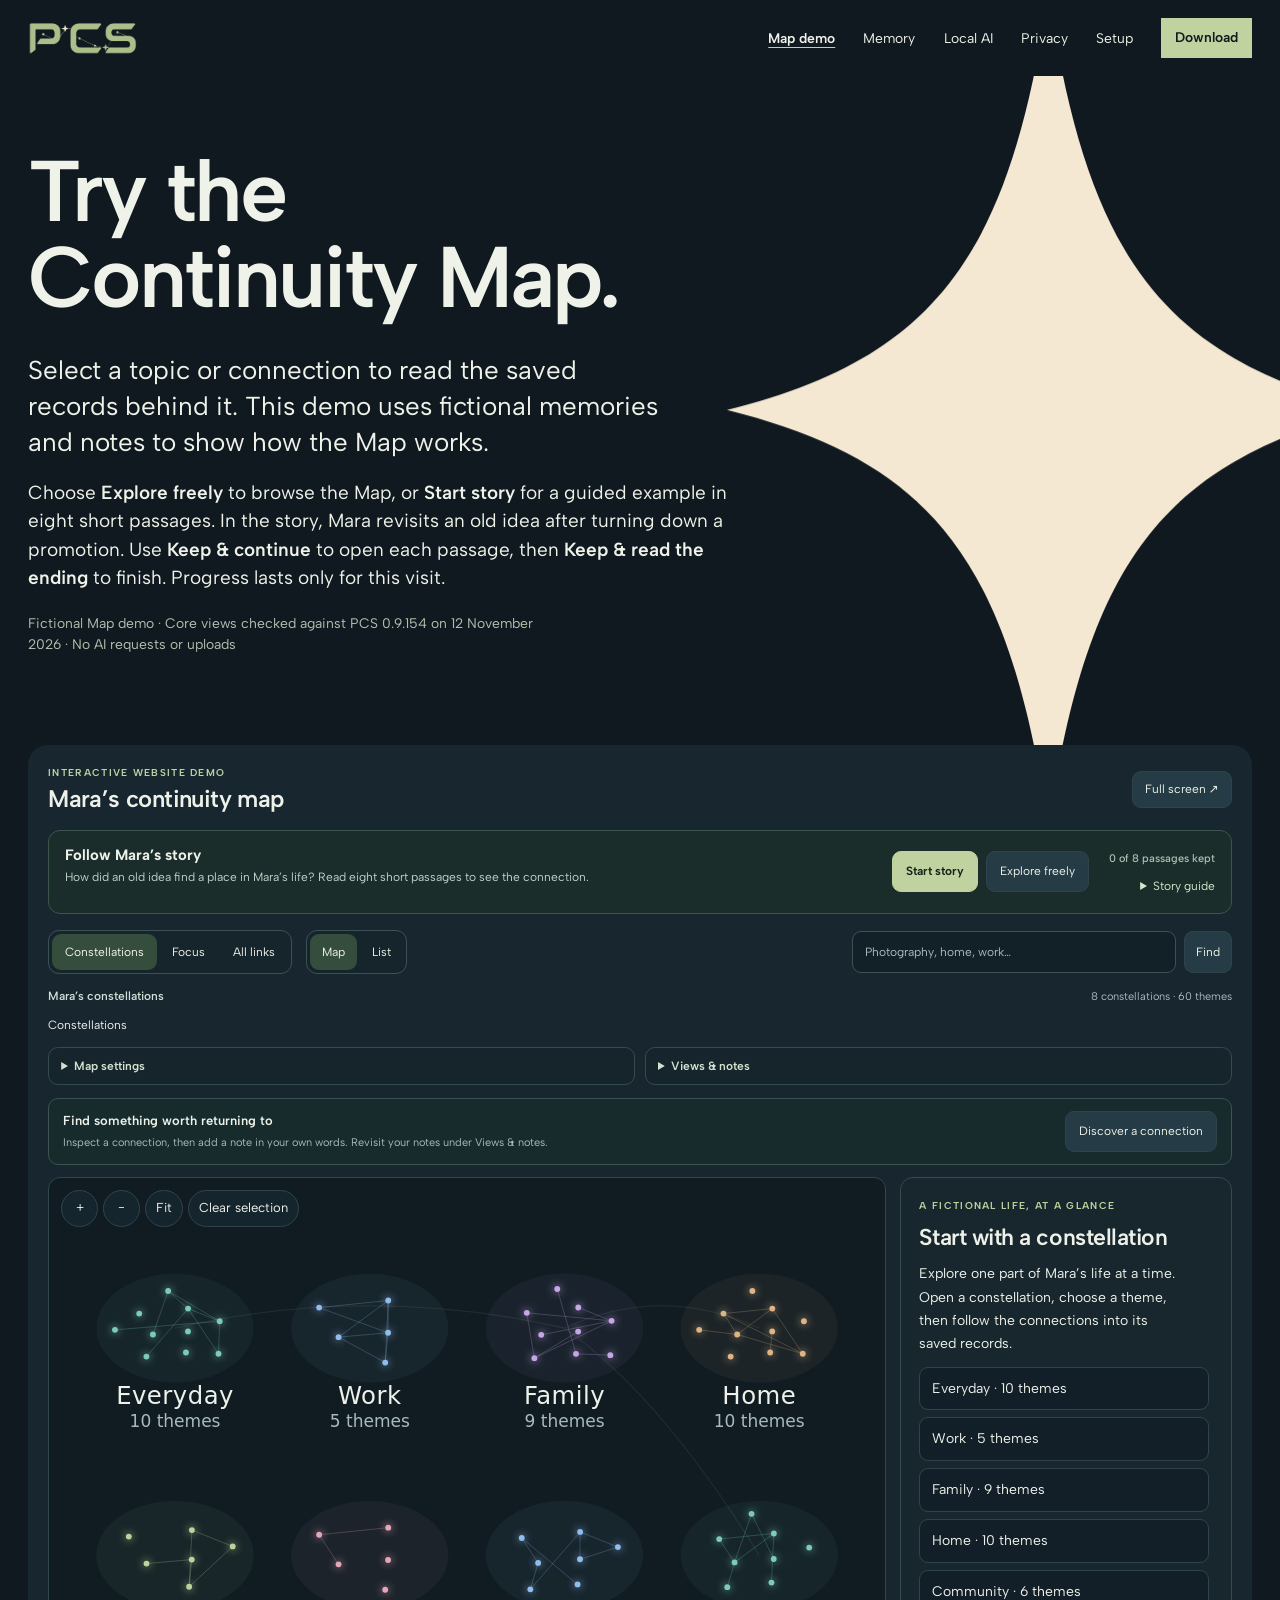
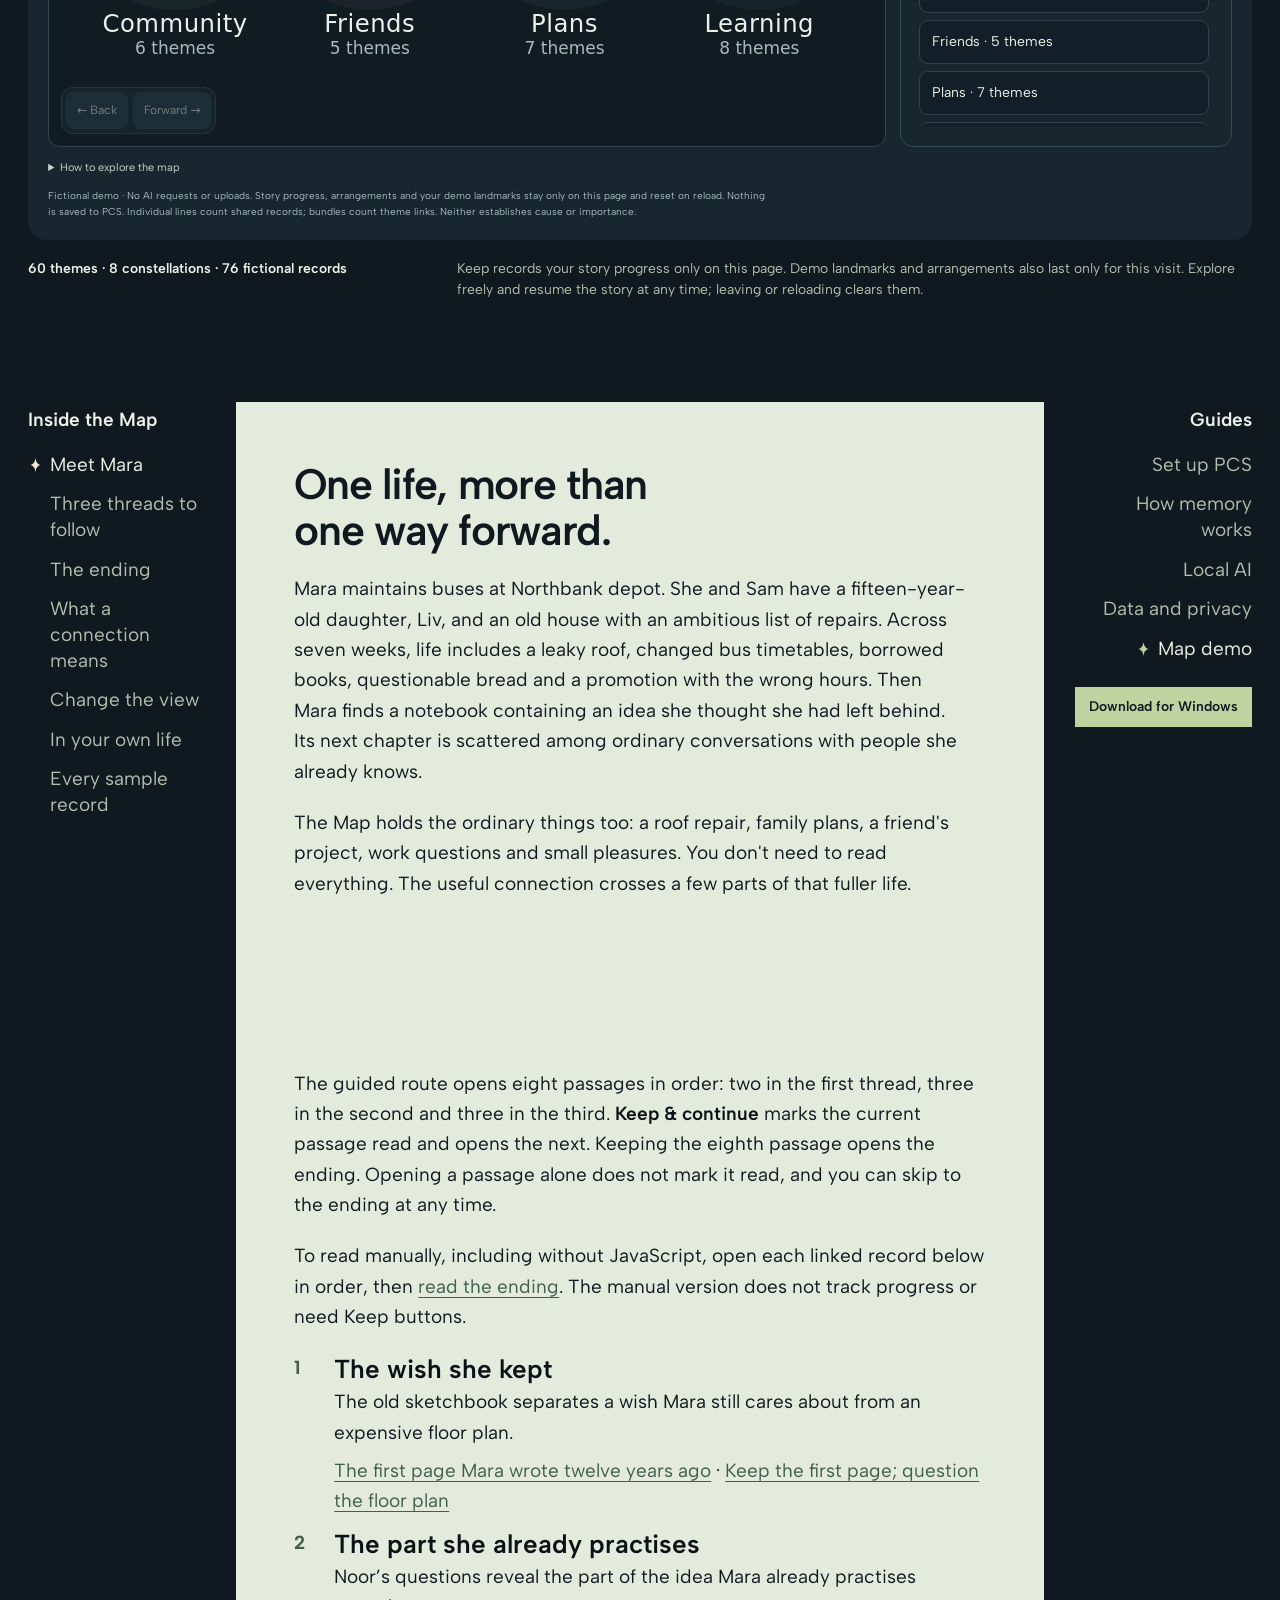
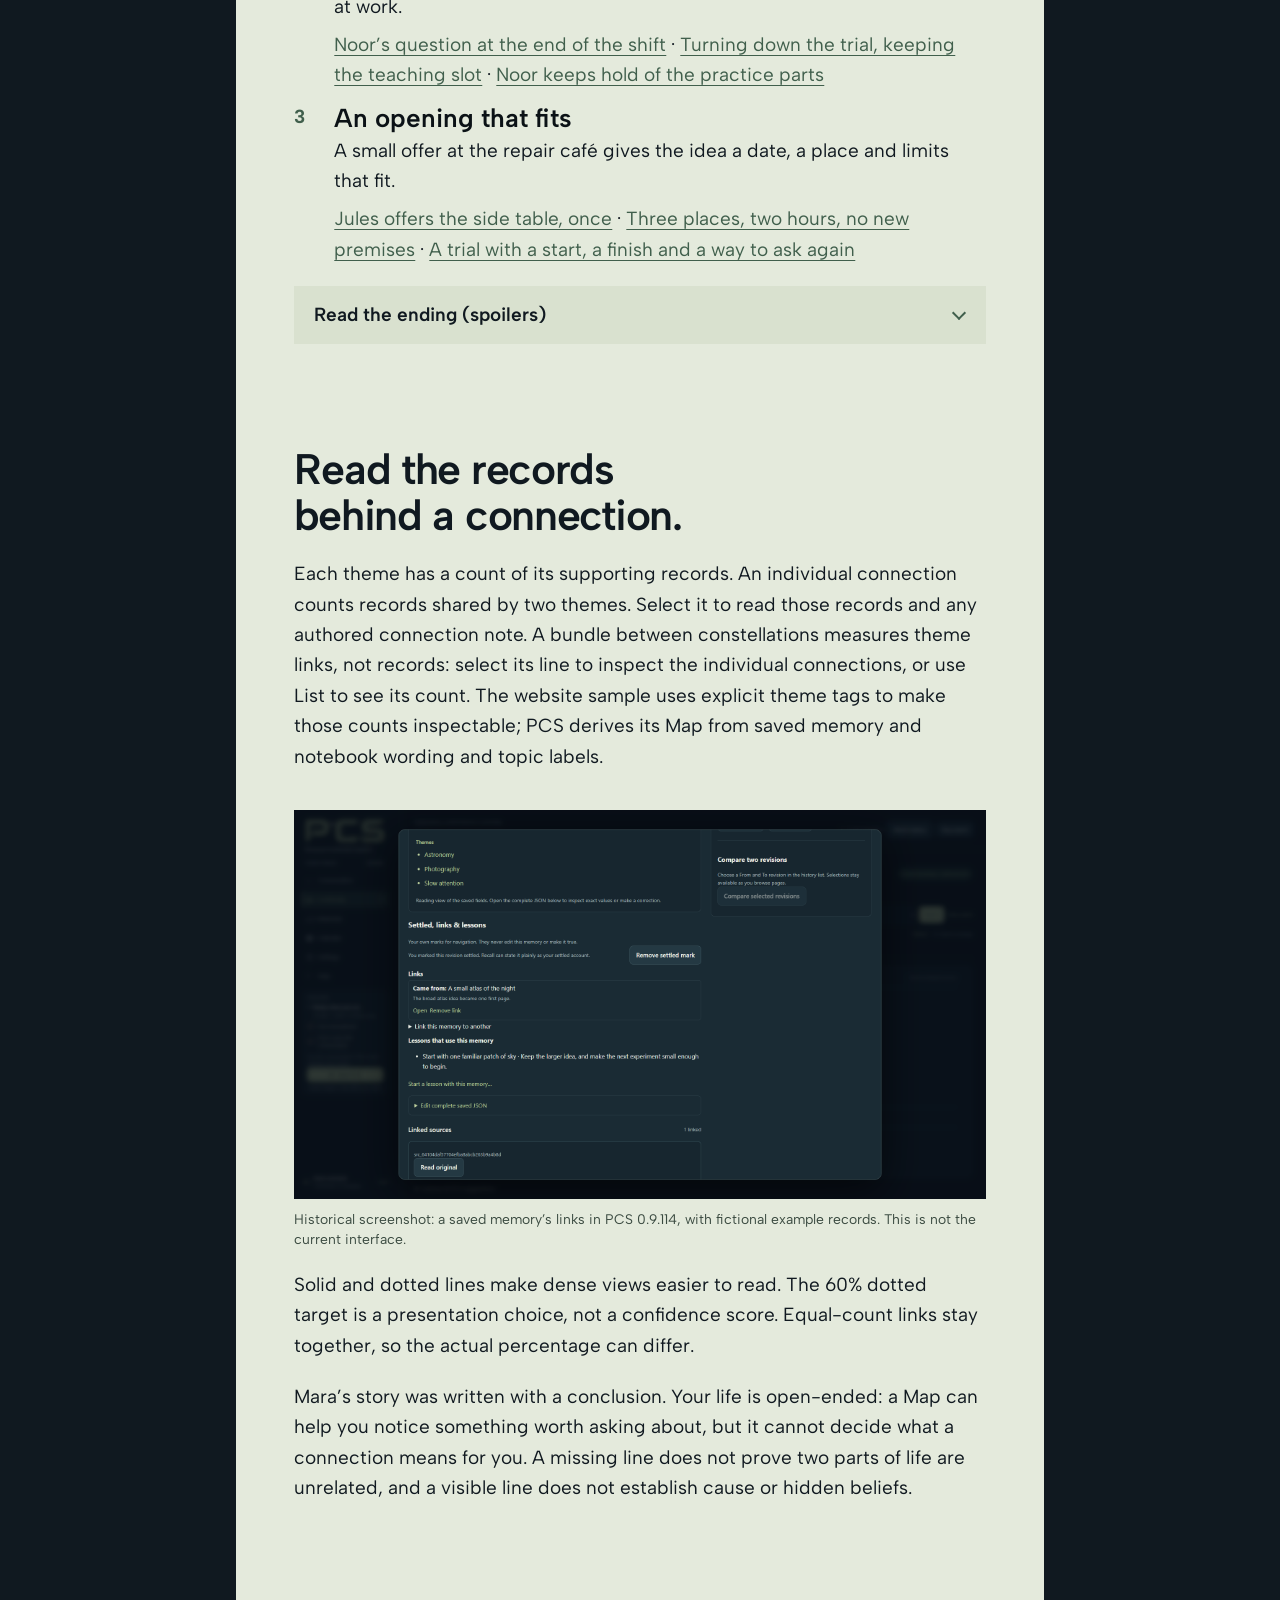
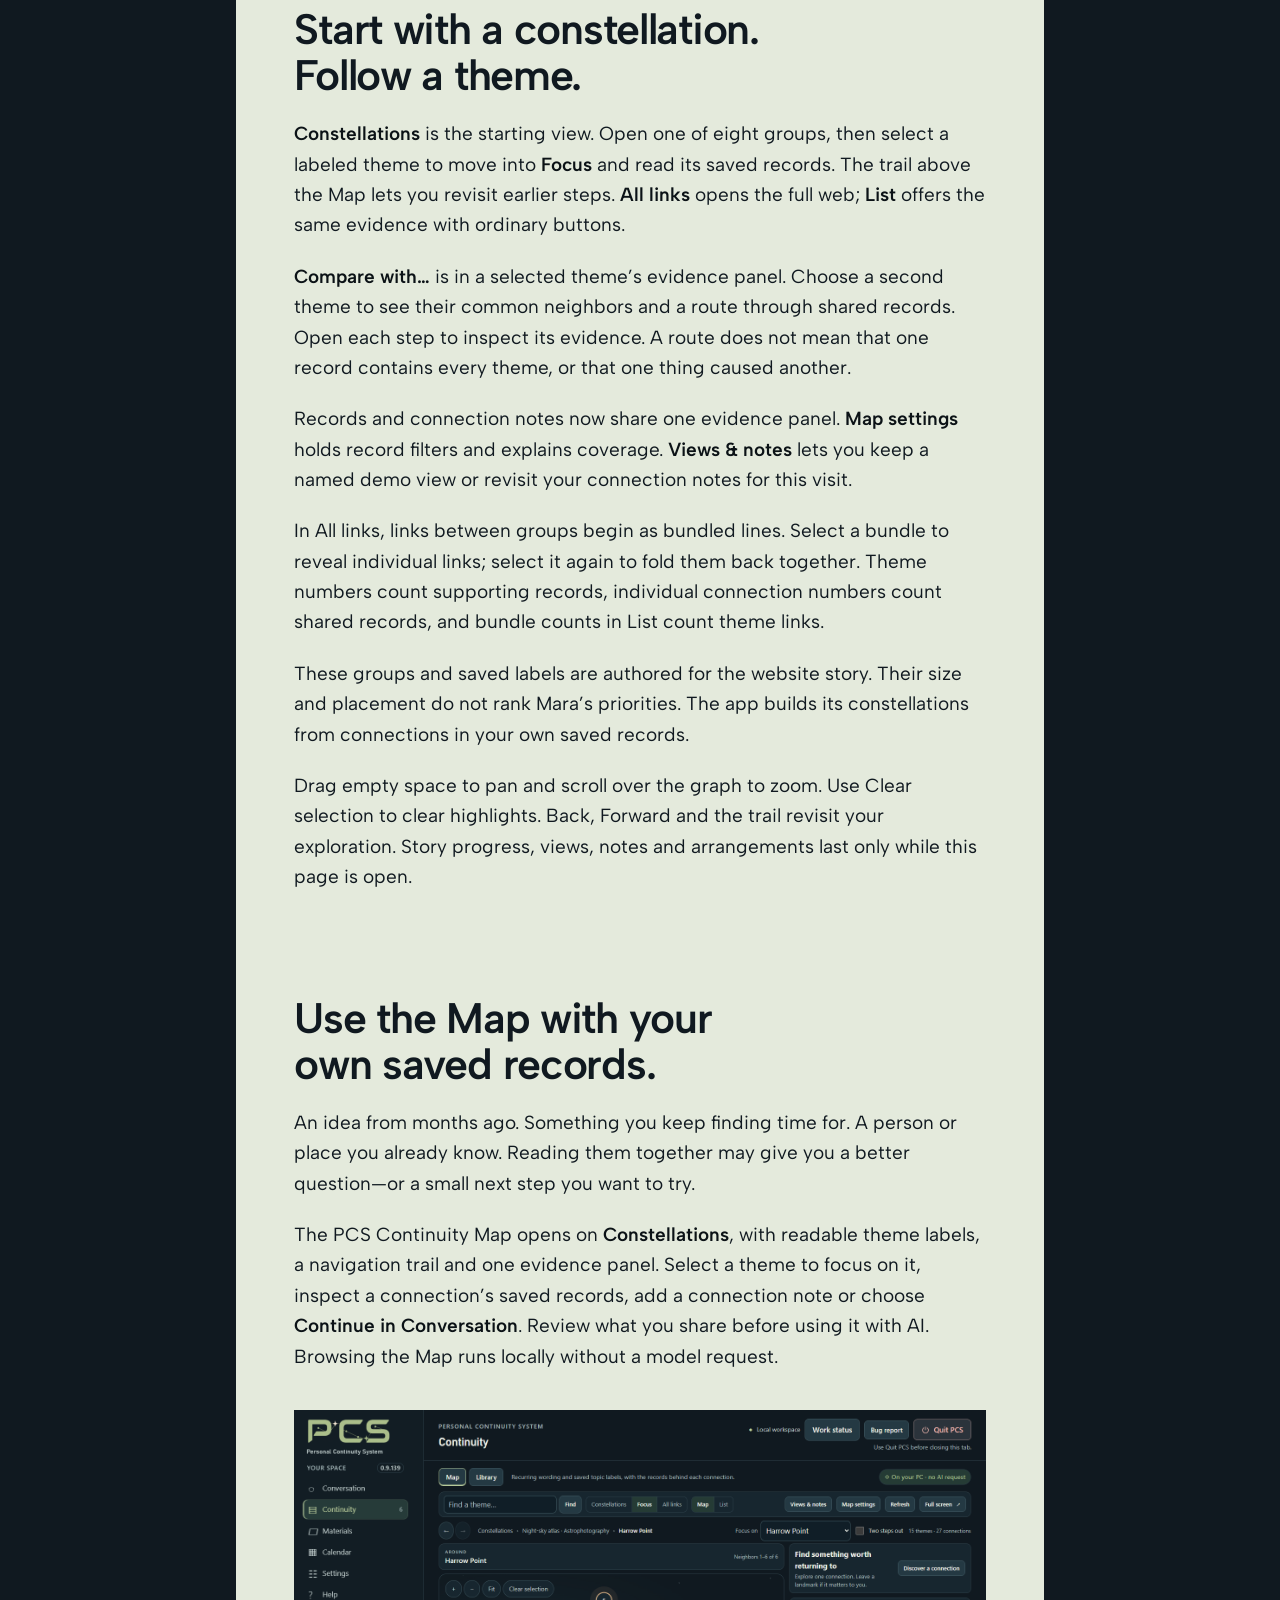
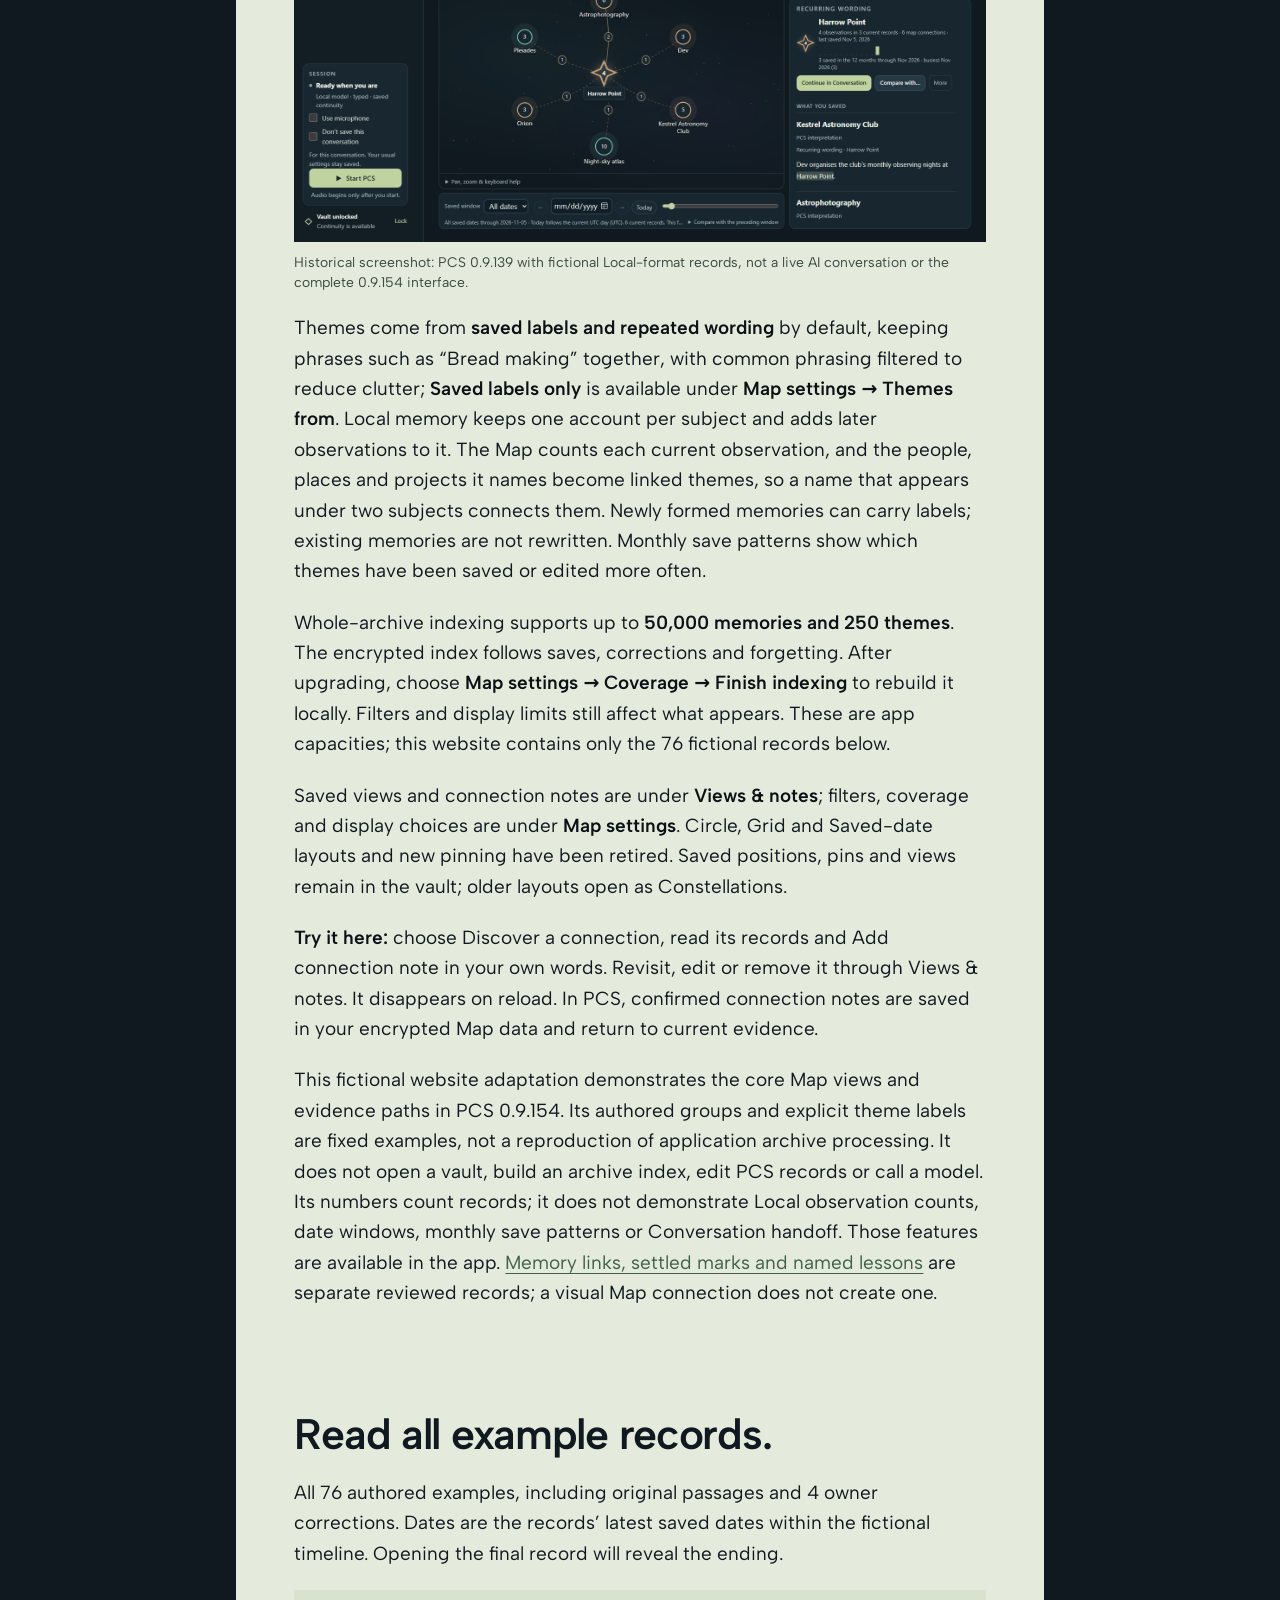
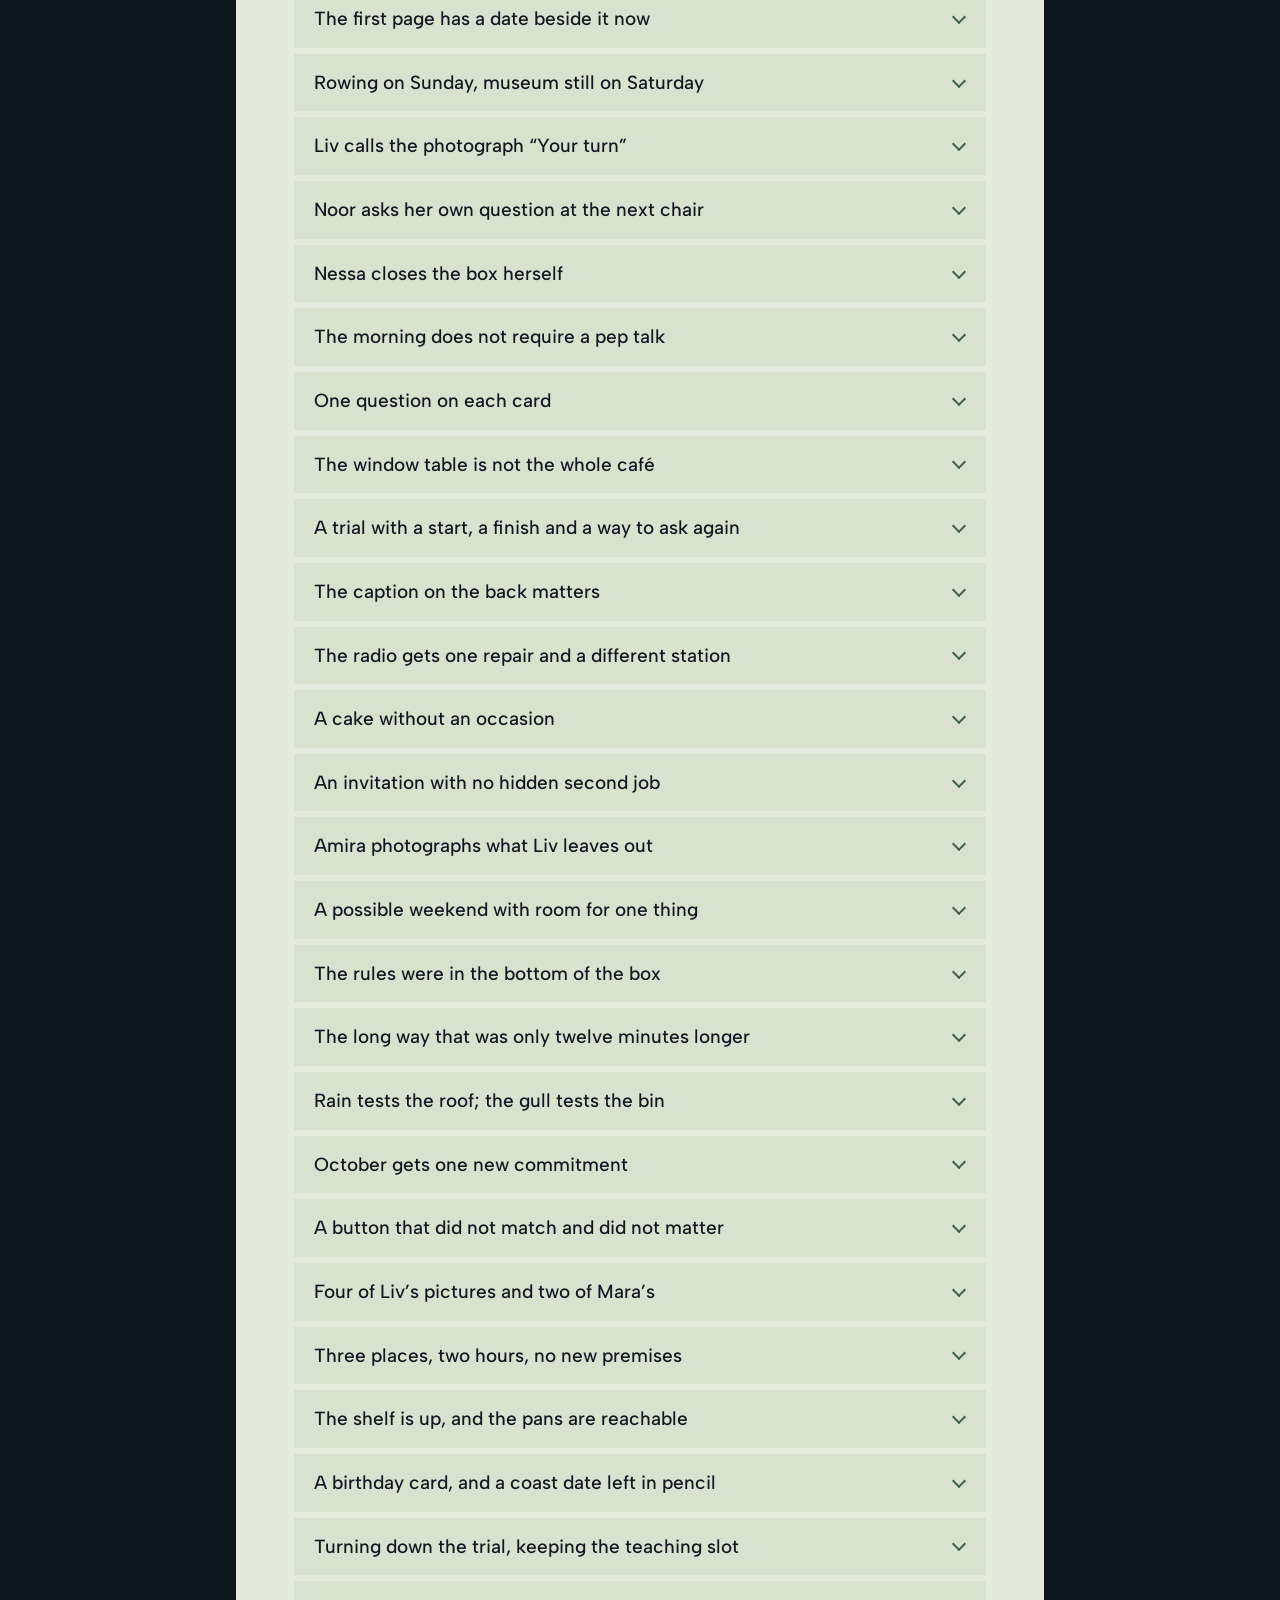
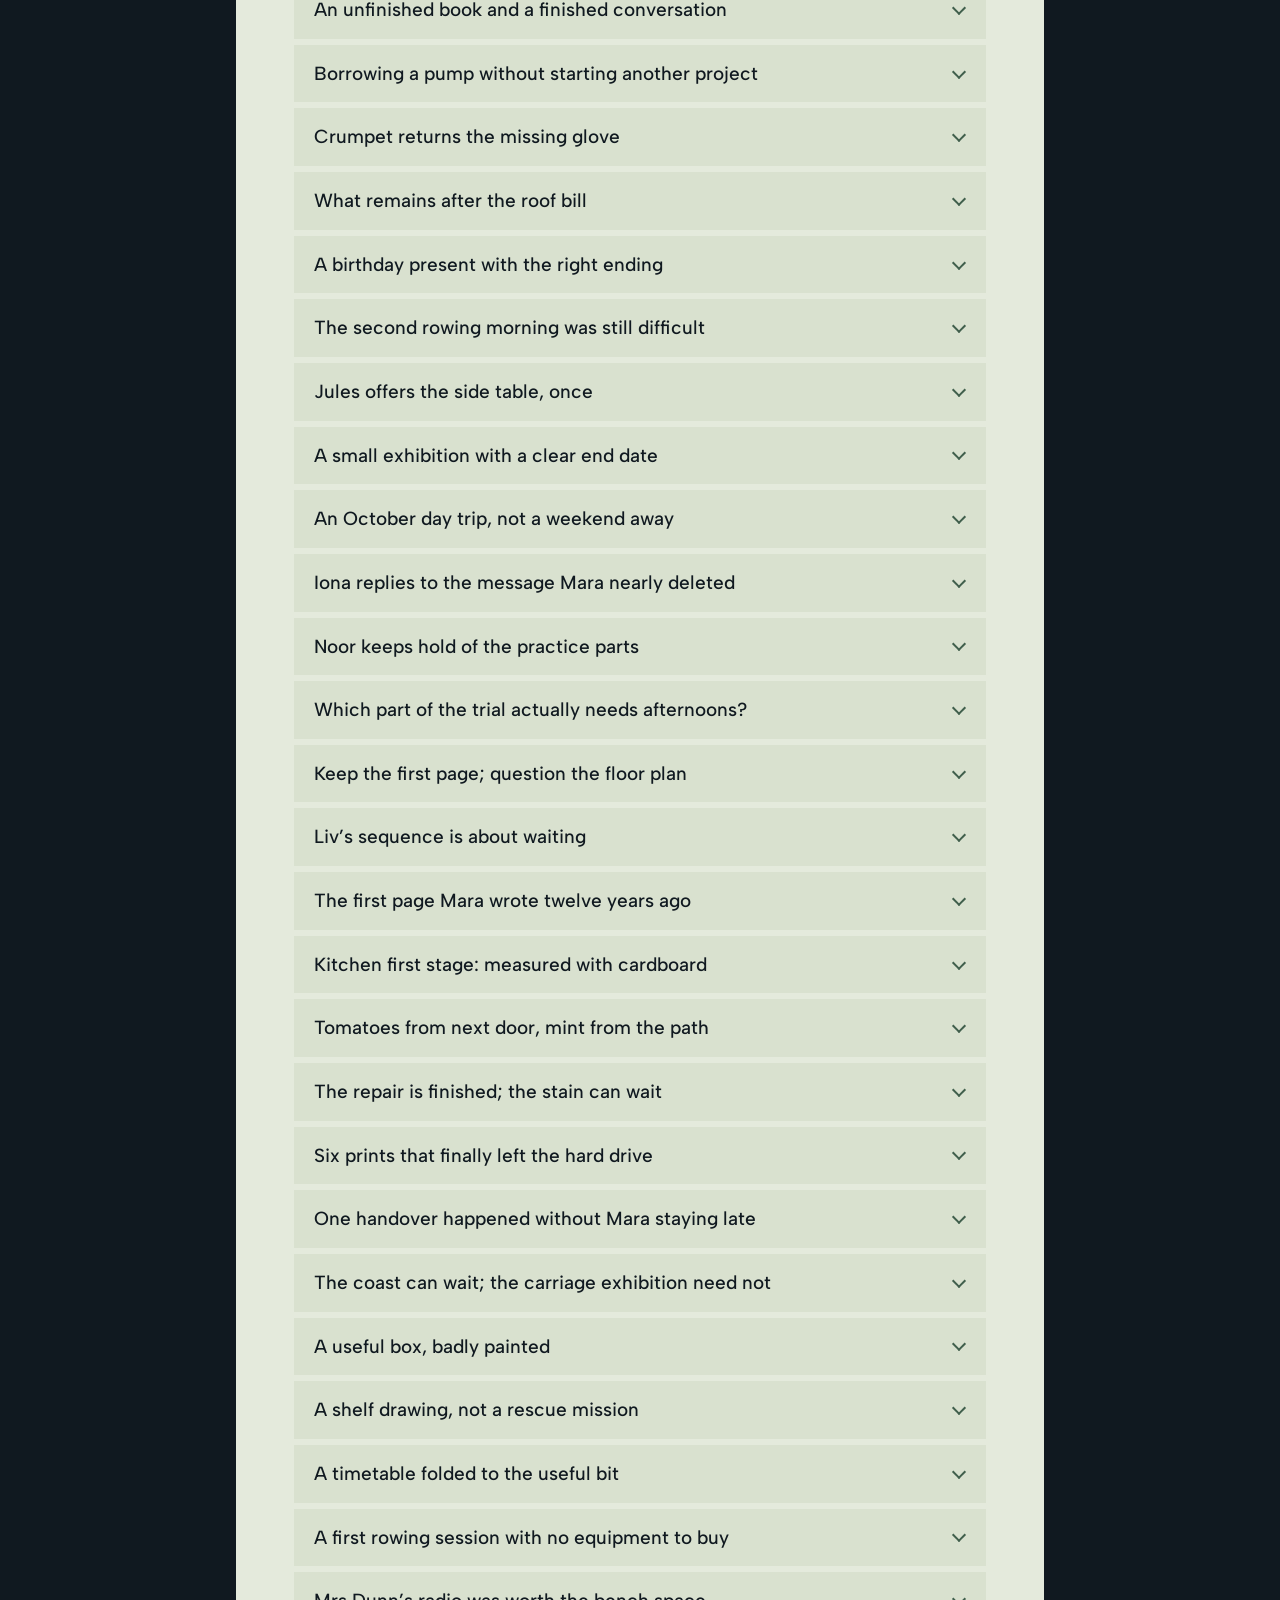
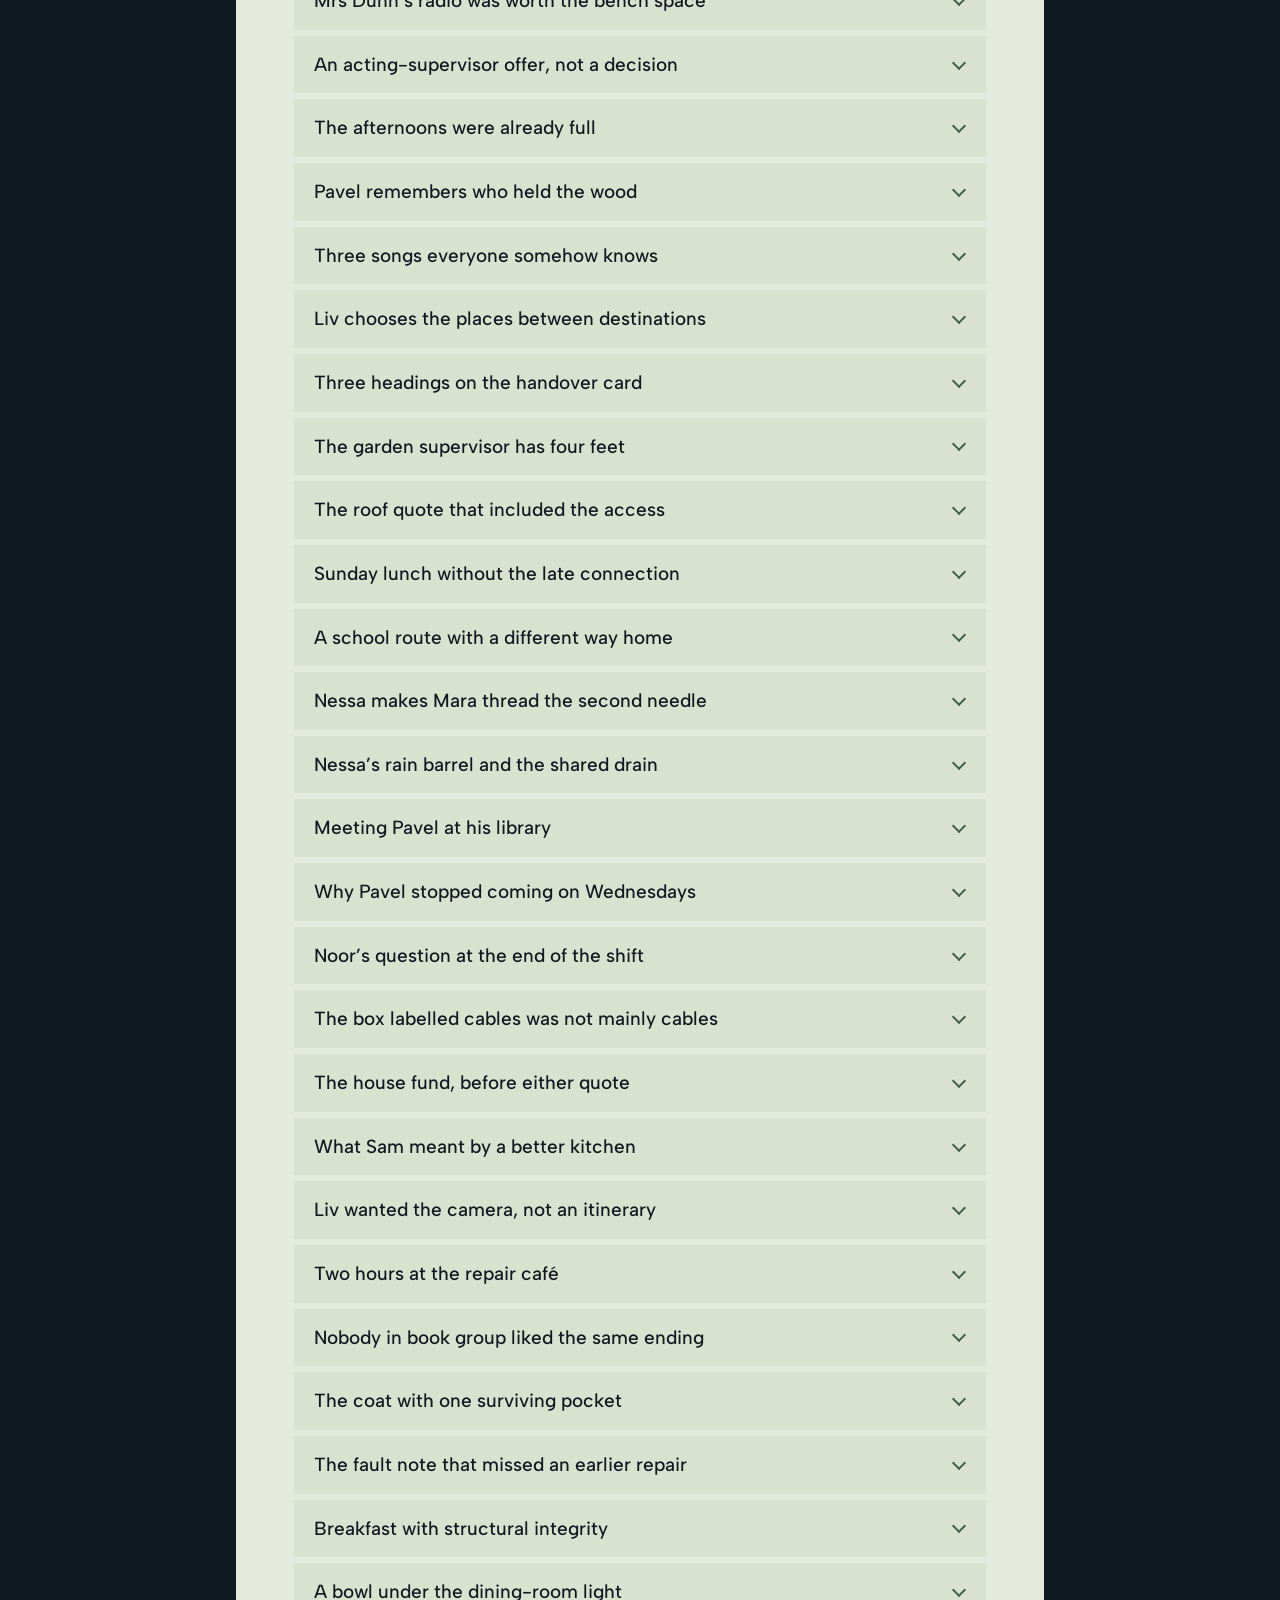
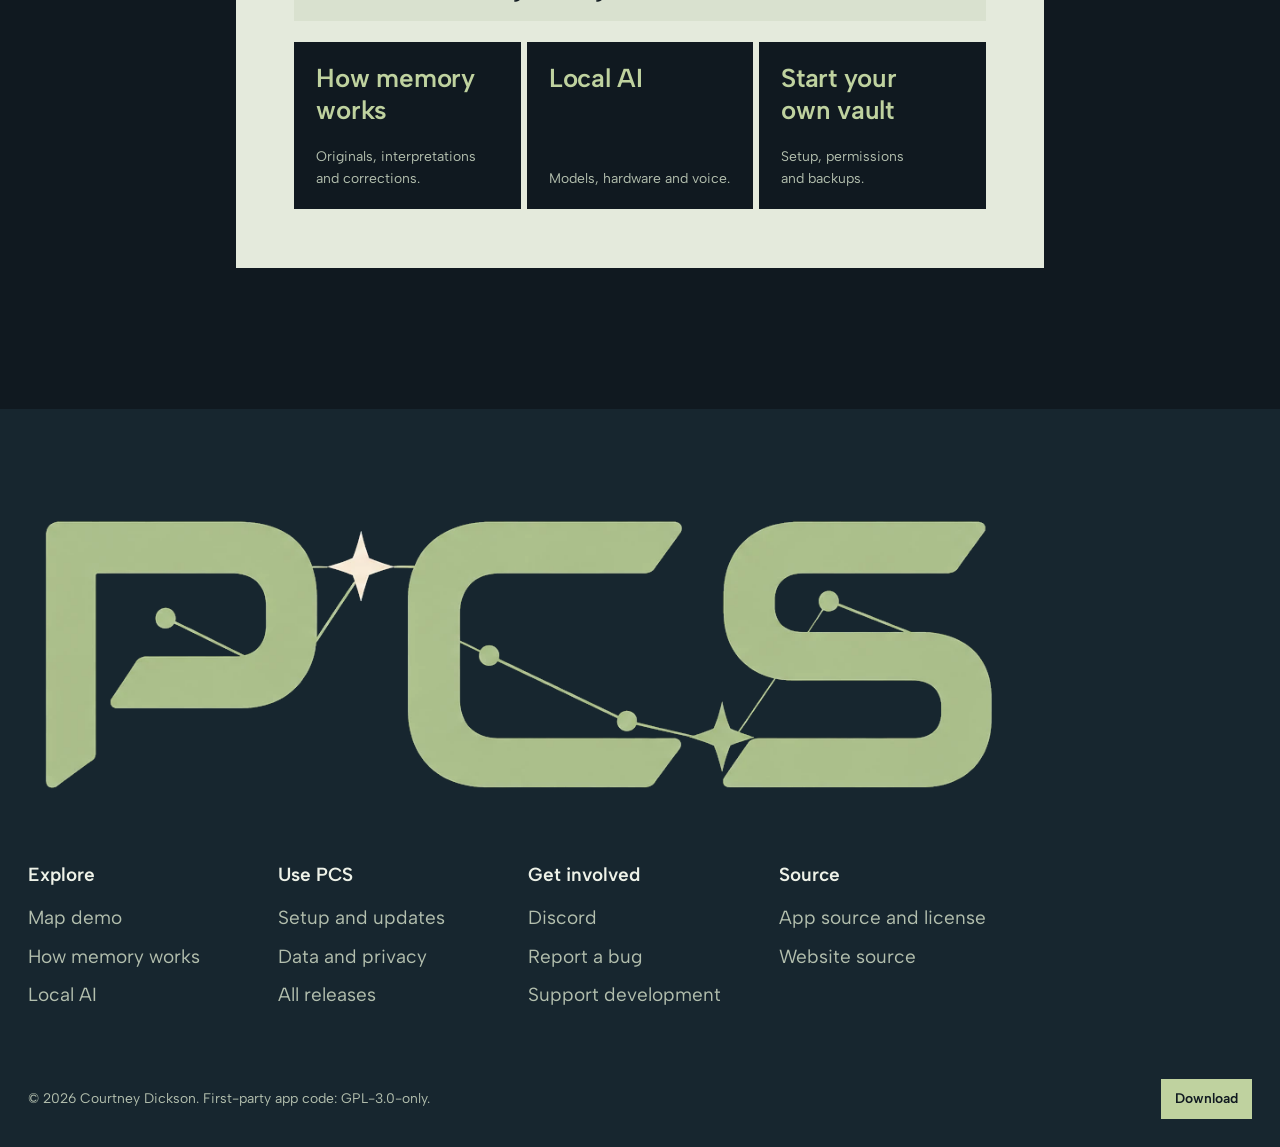
==== commit 714e3d4b: "Add files via upload" ====
--- a/continuity-map.html
+++ b/continuity-map.html
@@ -1,68 +1,68 @@
-<!doctype html>
-<html lang="en"><head><meta charset="utf-8"><meta name="viewport" content="width=device-width, initial-scale=1">
-<title>Try the Continuity Map — PCS</title><meta name="description" content="Try the PCS Map with fictional memories and notes. Select a topic or connection to read its records, or follow an eight-passage example story."><meta name="theme-color" content="#101920">
-<link rel="canonical" href="https://pcs-personalcontinuitysystem.github.io/PCS-site/continuity-map.html"><link rel="icon" type="image/svg+xml" href="assets/pcs-star.svg">
-<meta property="og:type" content="website"><meta property="og:site_name" content="PCS"><meta property="og:title" content="Try the Continuity Map — PCS"><meta property="og:description" content="Try the PCS Map with fictional memories and notes. Select a topic or connection to read its records, or follow an eight-passage example story."><meta property="og:url" content="https://pcs-personalcontinuitysystem.github.io/PCS-site/continuity-map.html"><meta property="og:image" content="https://pcs-personalcontinuitysystem.github.io/PCS-site/assets/social-preview-plain.png?v=20261021-sage-r2"><meta property="og:image:alt" content="PCS — A new AI shouldn’t mean starting over. Free for Windows."><meta name="twitter:card" content="summary_large_image">
-<script type="application/ld+json">{"@context": "https://schema.org", "@type": "WebPage", "name": "Try the Continuity Map — PCS", "description": "Try the PCS Map with fictional memories and notes. Select a topic or connection to read its records, or follow an eight-passage example story.", "url": "https://pcs-personalcontinuitysystem.github.io/PCS-site/continuity-map.html", "isPartOf": {"@type": "WebSite", "name": "PCS", "url": "https://pcs-personalcontinuitysystem.github.io/PCS-site/"}, "about": {"@type": "SoftwareApplication", "name": "PCS", "softwareVersion": "0.9.146", "url": "https://github.com/PCS-PersonalContinuitySystem/PCS/releases/tag/v0.9.146"}}</script><link rel="stylesheet" href="assets/map.css?v=map-0120-20261023-r1"><script defer src="assets/map-data.js?v=0959-r2"></script><script defer src="assets/map.js?v=map-0120-20261023-r1"></script><meta name="color-scheme" content="dark"><link rel="preload" href="assets/fonts/albert-sans-latin-wght.woff2" as="font" type="font/woff2" crossorigin><link rel="stylesheet" href="assets/atlas.css?v=20261021-atlas-2"><link rel="stylesheet" href="assets/atlas-guides.css?v=20261021-atlas-2"><script>document.documentElement.classList.add('js')</script><script defer src="assets/atlas.js?v=20261021-atlas-2"></script></head>
-<body class="guide guide--map"><a class="skip-link" href="#main">Skip to content</a>
-<header class="masthead">
-  <div class="masthead__inner">
-    <a class="masthead__brand" href="index.html"><img src="assets/pcs-wordmark-clear.webp" width="1110" height="345" alt="PCS home"></a>
-    <button class="masthead__toggle" type="button" aria-expanded="false" aria-controls="site-nav">Menu</button>
-    <nav class="masthead__nav" id="site-nav" aria-label="Main">
-      <a href="continuity-map.html" aria-current="page">Map demo</a>
-      <a href="memory-control.html">Memory</a>
-      <a href="local-ai.html">Local AI</a>
-      <a href="data-and-privacy.html">Privacy</a>
-      <a href="getting-started.html">Setup</a>
-      <a class="button button--small" href="index.html#download">Download</a>
-    </nav>
-  </div>
-</header><main id="main"><section class="guide-intro"><svg class="guide-intro__star" viewBox="0 0 200 260" aria-hidden="true" focusable="false"><path d="M100 0C112 83 136 114 200 130 136 146 112 177 100 260 88 177 64 146 0 130 64 114 88 83 100 0Z"/></svg><h1>Try the Continuity Map.</h1>
-<p class="lead">Select a topic or connection to read the saved records behind it. This demo uses fictional memories and notes to show how the Map works.</p>
-<p>Choose <strong>Explore freely</strong> to browse the Map, or <strong>Start story</strong> for a guided example in eight short passages. In the story, Mara revisits an old idea after turning down a promotion. Use <strong>Keep &amp; continue</strong> to open each passage, then <strong>Keep &amp; read the ending</strong> to finish. Progress lasts only for this visit.</p>
-<p class="small-note" style="margin-top:20px">PCS 0.9.120 demo · 60 themes · 76 fictional records · No AI requests or uploads</p></section>
-<section class="wrap map-page-section"><div data-pcs-map data-ui></div>
-<noscript><div class="no-script">You can follow the complete story without JavaScript. <a href="#story-trail">Start with the three threads</a>, or <a href="#story-ending">read the ending</a>. All 76 records are below.</div></noscript>
-<div class="map-caption"><p>60 themes · 8 constellations · 76 fictional records</p><p>Keep records your story progress only on this page. Demo landmarks and arrangements also last only for this visit. Explore freely and resume the story at any time; leaving or reloading clears them.</p></div></section>
-<section class="wrap article-layout"><aside class="toc"><strong>Inside the Map</strong><a href="#person">Meet Mara</a><a href="#story-trail">Three threads to follow</a><a href="#story-ending">The ending</a><a href="#evidence">What a connection means</a><a href="#views">Change the view</a><a href="#app">In your own life</a><a href="#sample-records">Every sample record</a></aside><article class="prose">
-<h2 id="person">One life, more than one way forward.</h2><p>Mara maintains buses at Northbank depot. She and Sam have a fifteen-year-old daughter, Liv, and an old house with an ambitious list of repairs. Across seven weeks, life includes a leaky roof, changed bus timetables, borrowed books, questionable bread and a promotion with the wrong hours. Then Mara finds a notebook containing an idea she thought she had left behind. Its next chapter is scattered among ordinary conversations with people she already knows.</p>
-<p>The Map holds the ordinary things too: a roof repair, family plans, a friend's project, work questions and small pleasures. You don't need to read everything. The useful connection crosses a few parts of that fuller life.</p>
-<h2 id="story-trail">Three threads. One possibility.</h2><p>The guided route opens eight passages in order: two in the first thread, three in the second and three in the third. <strong>Keep &amp; continue</strong> marks the current passage read and opens the next. Keeping the eighth passage opens the ending. Opening a passage alone does not mark it read, and you can skip to the ending at any time.</p><p>To read manually, including without JavaScript, open each linked record below in order, then <a href="#story-ending">read the ending</a>. The manual version does not track progress or need Keep buttons.</p><ol class="feature-list"><li><strong>The wish she kept</strong><p>The old sketchbook separates a wish Mara still cares about from an expensive floor plan.</p><p><a href="#record-r41">The first page Mara wrote twelve years ago</a> · <a href="#record-r42">Keep the first page; question the floor plan</a></p></li><li><strong>The part she already practises</strong><p>Noor’s questions reveal the part of the idea Mara already practises at work.</p><p><a href="#record-r08">Noor’s question at the end of the shift</a> · <a href="#record-r33">Turning down the trial, keeping the teaching slot</a> · <a href="#record-r50">Noor keeps hold of the practice parts</a></p></li><li><strong>An opening that fits</strong><p>A small offer at the repair café gives the idea a date, a place and limits that fit.</p><p><a href="#record-r52">Jules offers the side table, once</a> · <a href="#record-r57">Three places, two hours, no new premises</a> · <a href="#record-r65">A trial with a start, a finish and a way to ask again</a></p></li></ol>
-<details id="story-ending"><summary>Read the ending (spoilers)</summary><h3>A table for first tries.</h3><p>Mara had not lost the whole idea when she put away the plan for a shop. Its first page was about helping people leave knowing how to begin. She was already learning to do that with Noor, and had felt the difference herself when Nessa let her sew the pocket.</p><p>The missing connection was practical: Jules’s side table, Nessa’s wish to repair her father’s box, borrowed tools and one agreed morning. On 3 October, three people came. Nessa fixed the hinge herself. Noor helped another learner repair a puppet. The third person left with a clear next step.</p><p>Liv’s photograph caught Mara with her hands on her knees while Nessa worked. She called it “Your turn.” Mara wrote the date beside the twelve-year-old notebook page. The idea had become something she had actually done—and she still had her Sunday for rowing.</p><p><a href="#record-r76">Read the final record: The first page has a date beside it now</a></p><p><strong>Is there something you once wanted that might fit your life in a smaller form now? Which conversation, skill or offer would be worth looking at alongside it?</strong></p></details>
-<h2 id="evidence">Read the records behind a connection.</h2><p>Each theme has a count of its supporting records. An individual connection counts records shared by two themes. Select it to read those records and any authored connection note. A bundle between constellations measures theme links, not records: select its line to inspect the individual connections, or use List to see its count. The website sample uses explicit theme tags to make those counts inspectable; PCS derives its Map from saved memory and notebook wording and topic labels.</p><figure><a data-image-preview href="screenshots/pcs-memory-links-0114.png"><img src="screenshots/pcs-memory-links-0114.png" width="1920" height="1080" loading="lazy" alt="A saved memory in PCS 0.9.114 with its themes, the record it came from, lessons that use it and its linked source."></a><figcaption>A saved memory&#8217;s links in PCS 0.9.114, with fictional example records.</figcaption></figure>
-<p>Solid and dotted lines make dense views easier to read. The 60% dotted target is a presentation choice, not a confidence score. Equal-count links stay together, so the actual percentage can differ.</p>
-<p>Mara’s story was written with a conclusion. Your life is open-ended: a Map can help you notice something worth asking about, but it cannot decide what a connection means for you. A missing line does not prove two parts of life are unrelated, and a visible line does not establish cause or hidden beliefs.</p>
-<h2 id="views">Start with a constellation. Follow a theme.</h2>
-<p><strong>Constellations</strong> is the starting view. Open one of eight groups, then select a labeled theme to move into <strong>Focus</strong> and read its saved records. The trail above the Map lets you revisit earlier steps. <strong>All links</strong> opens the full web; <strong>List</strong> offers the same evidence with ordinary buttons.</p>
-<p><strong>Compare with…</strong> is in a selected theme’s evidence panel. Choose a second theme to see their common neighbors and a route through shared records. Open each step to inspect its evidence. A route does not mean that one record contains every theme, or that one thing caused another.</p>
-<p>Records and connection notes now share one evidence panel. <strong>Map settings</strong> holds record filters and explains coverage. <strong>Views &amp; notes</strong> lets you keep a named demo view or revisit your connection notes for this visit.</p>
-<p>In All links, links between groups begin as bundled lines. Select a bundle to reveal individual links; select it again to fold them back together. Theme numbers count supporting records, individual connection numbers count shared records, and bundle counts in List count theme links.</p>
-<p>These groups and saved labels are authored for the website story. Their size and placement do not rank Mara’s priorities. The app builds its constellations from connections in your own saved records.</p>
-<p>Drag empty space to pan and scroll over the graph to zoom. Use Clear selection to clear highlights. Back, Forward and the trail revisit your exploration. Story progress, views, notes and arrangements last only while this page is open.</p>
-<h2 id="app">Use the Map with your own saved records.</h2>
-<p>An idea from months ago. Something you keep finding time for. A person or place you already know. Reading them together may give you a better question—or a small next step you want to try.</p>
-<p>The PCS Continuity Map opens on <strong>Constellations</strong>, with readable theme labels, a navigation trail and one evidence panel. Select a theme to focus on it, inspect a connection’s saved records, add a connection note or choose <strong>Continue in Conversation</strong>. Review what you share before using it with AI. Browsing the Map runs locally without a model request.</p>
-<figure><a data-image-preview href="screenshots/pcs-map-focus-0139.png"><img src="screenshots/pcs-map-focus-0139.png" width="1600" height="1000" loading="lazy" alt="PCS 0.9.139 Continuity Map focused on Harrow Point, a place named in fictional observations about astrophotography, an astronomy club and a night-sky atlas, with the records behind it."></a><figcaption>The PCS 0.9.139 app with fictional demonstration records in the Local memory format; not a live AI conversation.</figcaption></figure>
-<p>Themes come from <strong>saved labels and repeated wording</strong> by default, keeping phrases such as “Bread making” together, with common phrasing filtered to reduce clutter; <strong>Saved labels only</strong> is one setting away. Local memory keeps one account per subject and adds later observations to it. The Map counts each current observation, and the people, places and projects it names become linked themes, so a name that appears under two subjects connects them. Newly formed memories can carry labels; existing memories are not rewritten. Monthly save patterns show which themes have been saved or edited more often.</p>
-<p>Whole-archive indexing supports up to <strong>50,000 memories and 250 themes</strong>. The encrypted index follows saves, corrections and forgetting. After upgrading, choose <strong>Map settings → Coverage → Finish indexing</strong> to rebuild it locally. Filters and display limits still affect what appears. These are app capacities; this website contains only the 76 fictional records below.</p>
-<p>Saved views and connection notes are under <strong>Views &amp; notes</strong>; filters, coverage and display choices are under <strong>Map settings</strong>. Circle, Grid and Saved-date layouts and new pinning have been retired. Saved positions, pins and views remain in the vault; older layouts open as Constellations.</p>
-<p><strong>Try it here:</strong> choose Discover a connection, read its records and Add connection note in your own words. Revisit, edit or remove it through Views &amp; notes. It disappears on reload. In PCS, confirmed connection notes are saved in your encrypted Map data and return to current evidence.</p>
-<p>This is a website adaptation of PCS 0.9.120 interactions using authored groups and fictional records. It does not open a vault, build an archive index, edit PCS records or call a model. Its numbers count records; it does not show the Local observation counts added in PCS 0.9.139. Conversation handoff and monthly save patterns are available in the app. <a href="memory-control.html#threads">Memory links, settled marks and named lessons</a> are separate reviewed records; a visual Map connection does not create one.</p><h2 id="sample-records">Read all example records.</h2><p>All 76 authored examples, including original passages and 4 owner corrections. Dates are the records’ latest saved dates within the fictional timeline. Opening the final record will reveal the ending.</p><div class="sample-records"><details id="record-r76"><summary>The first page has a date beside it now</summary><p class="record-meta">2026-10-04 · notebook · Unfinished ideas / First tries / The café side table / Manageable promises</p><p>Yesterday, 3 October, we held the two-hour trial at the café side table. Three people came to learn; Nessa repaired her own box, Ellis repaired the puppet with Noor, and the drawer catch has a next step. Tools were back at noon. I found the old line: “They leave knowing how to begin next time.” That was the connection I had missed between the notebook, teaching Noor and Nessa letting me stitch my own terrible pocket. I kept imagining a shop or a different job. One table was enough to try the part I still wanted. Jules and I will discuss another date; nothing is booked.</p><blockquote><strong>Original passage</strong><p>The old idea did not need my whole life to become available first. It needed one willing table of people and a morning we could agree on. We actually did it. Wrote “3 October 2026” beside the first page. That feels different from another plan.</p></blockquote></details><details id="record-r75"><summary>Rowing on Sunday, museum still on Saturday</summary><p class="record-meta">2026-10-04 · memory · Learning to row / Museum days / Bus connections / Weekend time</p><p>Mara attended the first morning of the six-week rowing course and still had to think hard about the order of the movements. The previous day had not made being a beginner feel instantly comfortable. Afterwards she checked the museum trains with Pavel and confirmed their Saturday 10 October day trip. They chose a return service with time for lunch and kept the ticket cost in the personal travel budget. Sunday remained for rowing, not another café session. Mara came home tired and glad she had not filled every available space with the new idea.</p><blockquote><strong>Original passage</strong><p>Rowing still requires my full, occasionally unhelpful concentration. Dad and I confirmed the museum for Saturday the tenth, with a sensible return train. No café booking for next Sunday. I would like this good thing to fit among other good things.</p></blockquote></details><details id="record-r74"><summary>Liv calls the photograph “Your turn”</summary><p class="record-meta">2026-10-03 · memory · Liv / Photography / First tries / Family photographs</p><p>Liv came to the café and asked before taking photographs. Her favourite showed Nessa’s hands on the box and Mara’s hands resting on her knees. She titled it “Your turn.” Mara initially wished she looked more useful, then saw what Liv had noticed. It reminded her of Pavel saying he had held the wood while she made the bird box. Liv said this picture belonged to her own small set from the morning, not automatically to the school sequence. Nessa agreed they could keep copies, and any public use would need a separate conversation.</p><blockquote><strong>Original passage</strong><p>Liv’s picture has my hands doing absolutely nothing. She called it “Your turn.” I nearly objected, then thought about Dad holding the wood. Nessa is happy for us to keep copies. Sharing them is a separate question, and Liv’s project remains hers.</p></blockquote></details><details id="record-r73"><summary>Noor asks her own question at the next chair</summary><p class="record-meta">2026-10-03 · memory · Noor / Teaching at work / Learning something new / Volunteering</p><p>At the same session, Noor helped Ellis work out why a small wooden puppet kept dropping one arm. Mara heard her ask Ellis to show what happened before offering a suggestion. The repair took longer than either expected, and the third learner’s drawer catch still needed a different part. They wrote down that next step instead of pretending every object had to leave finished. Noor left at noon for her sister’s lunch. Afterwards she said she would consider helping again, but wanted to be asked about an actual date. Mara recorded precisely that.</p><blockquote><strong>Original passage</strong><p>Noor and Ellis solved the puppet arm. The drawer catch needs a part; they know which question to bring back. Not every job finished, and nobody failed the morning. Noor left at twelve. Ask about a date if there is another one.</p></blockquote></details><details id="record-r72"><summary>Nessa closes the box herself</summary><p class="record-meta">2026-10-03 · memory · First tries / The café side table / Neighbours / Things worth keeping</p><p>At the first beginner session, Nessa brought the wooden keepsake box her father had made. Mara started to reach for it, then asked what Nessa had noticed. With Mara beside her, Nessa worked out why the hinge would not sit square and made the small repair herself. When the lid closed, she opened it and tried again, smiling. The box held letters she liked to reread; now it could go back on her shelf. She said, “I thought I’d come away with a mended box. I’m going home knowing I can have a go.”</p><blockquote><strong>Original passage</strong><p>Nessa closed the lid, opened it, and closed it again. She did the repair. I nearly took the box and remembered to ask instead. Her exact words: “I thought I’d come away with a mended box. I’m going home knowing I can have a go.”</p></blockquote></details><details id="record-r71"><summary>The morning does not require a pep talk</summary><p class="record-meta">2026-10-03 · memory · Early mornings / Tea breaks / Walking / Weather</p><p>Mara woke before the alarm and briefly considered rewriting the cards. Sam made tea and asked whether she had packed her lunch. The forecast was dry, so she walked to the café with the old notebook in her bag and the borrowed lamp waiting there. She was nervous enough to rehearse the first sentence twice. At the bridge, Sal was putting out the blue chair by her shop. They said good morning. Mara arrived with time to put her coat away, without turning anticipation into another hour of preparation.</p><blockquote><strong>Original passage</strong><p>Tea, cards, lunch. Sam asked about lunch, which was more useful than telling me not to be nervous. Walked over. Sal was putting the chair outside her shop. Arrived ten minutes early and resisted improving the plan on the doorstep.</p></blockquote></details><details id="record-r70"><summary>One question on each card</summary><p class="record-meta">2026-10-02 · notebook · Sketchbooks / First tries / Teaching at work / Small useful changes</p><p>For the trial, Mara wrote three plain questions on separate cards: what do you want this to do, what have you noticed, and what could you try next? They reminded her of the useful handover headings at work, although a beginner table had a different purpose. She left room for drawings and wrong turns rather than writing a script. Noor suggested asking permission before moving someone’s object. Mara added that at the top. The cards were prompts for listening, not a way to make every person follow the same route.</p><blockquote><strong>Original passage</strong><p>Three questions, plenty of blank space. Noor added “ask before taking it.” Fair. A useful lesson can leave room for the learner’s next thought. These are cards, not a script for an imaginary perfectly cooperative person.</p></blockquote></details><details id="record-r69"><summary>The window table is not the whole café</summary><p class="record-meta">2026-10-02 · memory · Repair café / The café side table / Volunteering / Jules</p><p>Mara visited the café to check the table with Jules. There was space for three learners, two helpers and their small objects without blocking the usual repair queue. They moved a stack of empty crates and borrowed a lamp. Jules would open as usual; Mara did not need to arrive hours early or become responsible for the entire morning. Liv asked whether she could take a few photographs after getting permission from the people at the table. Mara said yes, and let her decide whether to come.</p><blockquote><strong>Original passage</strong><p>Table checked, crates moved, lamp borrowed. Jules is running the café; I am running one table for two hours. Liv might take pictures if people agree. We can all have specific jobs without my becoming the owner of Saturday.</p></blockquote></details><details id="record-r65"><summary>A trial with a start, a finish and a way to ask again</summary><p class="record-meta">2026-10-02 · notebook · The café side table / Repair café / Tools / Manageable promises</p><p>Jules confirmed the three learners, the side table and the café’s usual repair team for unsuitable jobs. Mara checked that each person knew the aim was to work on their own object with help, not leave it for a repair service. They would stop at noon, return the tools and ask afterwards whether anyone wanted another session. Mara packed paper for quick sketches, then crossed out a twelve-page handout. The old notebook stayed in her bag. The plan was small enough to explain in a few sentences and had an ending before it began.</p><blockquote><strong>Original passage</strong><p>Confirmed: three learners, ten to twelve, side table, tools back at noon. They know it is a chance to try, not a drop-off queue. Crossed out the enormous handout. Ask afterwards about doing it again; do not announce a schedule on everyone’s behalf.</p></blockquote></details><details id="record-r68"><summary>The caption on the back matters</summary><p class="record-meta">2026-10-01 · memory · Family photographs / Pavel / Things worth keeping / Photography</p><p>Mara placed the bird-box photograph beside the newer picture of Pavel helping mark the kitchen shelf. The old caption now credited her own work and his help; the new one named what he had actually done. She liked seeing both without pretending the years between had been one continuous project. Pavel asked for a copy of the kitchen picture. Mara ordered one small print from her personal money and wrote his address on the envelope immediately. It was less likely to become another nice intention trapped on her phone.</p><blockquote><strong>Original passage</strong><p>Printed Dad one kitchen picture. Wrote the address now. The old bird-box caption says he helped, because that is what happened. I like having both photographs without turning them into a grand account of everything between.</p></blockquote></details><details id="record-r67"><summary>The radio gets one repair and a different station</summary><p class="record-meta">2026-10-01 · memory · The kitchen radio / Music / Kitchen plans / Tools</p><p>Mara finally replaced the loose knob on the kitchen radio with a matching spare from the repair café. Sam found the station he had wanted all along. They disagreed about the next song and settled on taking turns choosing during dinner. Mara put the remaining spare parts back in their labelled drawer before starting another job. The repaired radio was still an old radio with a scratched case. It belonged in the kitchen because they liked using it, not because every object in the house had to be rescued.</p><blockquote><strong>Original passage</strong><p>Knob replaced, spare parts returned, station chosen by Sam. We are taking turns with the music because apparently finding a radio knob does not confer editorial control. The scratched case can remain scratched.</p></blockquote></details><details id="record-r66"><summary>A cake without an occasion</summary><p class="record-meta">2026-09-30 · memory · Bread experiments / Recipes / Meals together / Board games</p><p>Sam used the last bruised apples in a cake and served it after an ordinary Wednesday dinner. The edge had stuck to the tin, so Liv arranged the broken pieces around the middle and called it architectural. Mara recognised a joke returning from the first loaf. Sam wrote the cooking time on the recipe; his borrowed oven thermometer disagreed with the dial. Afterwards they played a short round of Iona’s board game, using the actual rules this time. No birthday, visitor or finished house project had been required. It was simply a Wednesday with cake.</p><blockquote><strong>Original passage</strong><p>Apple cake, slightly dismantled. Liv says architectural food is a family tradition now. Sam noted the real cooking time. We played the game again with the proper rules and saved two pieces of cake before accidentally finishing the evidence.</p></blockquote></details><details id="record-r64"><summary>An invitation with no hidden second job</summary><p class="record-meta">2026-09-30 · memory · Messages / Volunteering / Noor / Manageable promises</p><p>Mara sent Noor the final café details and asked whether she still wanted to help. Noor confirmed the date and said she needed to leave at noon for lunch with her sister. Mara wrote that into the plan. Noor offered to bring a practice hinge she already owned, but asked Mara to handle future invitations. They agreed there were no future dates yet. Mara noticed how much easier the conversation was when both people could see the size of the promise. She would be teaching with Noor for two hours, not recruiting her into a permanent role.</p><blockquote><strong>Original passage</strong><p>Noor is still up for Saturday and leaves at twelve. Her sister’s lunch is not a scheduling problem for me to solve. She will bring the practice hinge. There are no further dates hiding inside this invitation.</p></blockquote></details><details id="record-r63"><summary>Amira photographs what Liv leaves out</summary><p class="record-meta">2026-09-29 · memory · Amira / Photography / School projects / Liv</p><p>Amira’s photographs of the footbridge concentrated on hands: a person fastening a coat, another holding the railing, two friends passing a bag. Liv preferred wider views that showed where people went afterwards. They decided to keep separate school sequences rather than force the pictures into one style. Mara enjoyed seeing the difference without treating it as an argument to settle. Liv said Mara could keep a photograph of the layout but asked again that the unfinished work stay off the internet. Mara saved that condition alongside the image.</p><blockquote><strong>Original passage</strong><p>Liv and Amira see different things in the same place. They are making separate sequences and seem quite happy about it. I can keep the layout picture, not post it. Wrote that beside the image so future me does not have to guess.</p></blockquote></details><details id="record-r62"><summary>A possible weekend with room for one thing</summary><p class="record-meta">2026-09-29 · memory · Days away / Visits and travel / Walking / Sam</p><p>Sam’s November rota arrived, leaving one possible weekend for the coast. They picked a modest place to investigate near the station and agreed on one planned walk, leaving the rest open. Mara did not book while the cancellation terms were unclear. She wrote the question beside the accommodation link and sent it to Sam. Planning a trip together felt better when she was not silently building the entire itinerary. The museum visit with Pavel had its own page and budget; it was not absorbed into this plan.</p><blockquote><strong>Original passage</strong><p>One coastal walk and some unplanned time sounds good. Need to check cancellation before booking. Sent Sam the actual question rather than twelve links. Dad’s museum day stays on its own page. Different people, different trip.</p></blockquote></details><details id="record-r61"><summary>The rules were in the bottom of the box</summary><p class="record-meta">2026-09-28 · memory · Board games / Old friends / Sam / Tea breaks</p><p>Iona came round with a borrowed board game and a bag of snacks. Sam had learned a rule from someone who had learned it incorrectly from someone else. After a cheerful dispute they found the actual instructions underneath the insert and restarted the round. Mara lost by one point and requested that the record distinguish this from the invented version. They agreed to play again when nobody had an early shift the next morning. The cups stayed on the table until Iona had gone; the untidy room had been useful as it was.</p><blockquote><strong>Original passage</strong><p>Lost by one point under the real rules. Under Sam’s inherited rules, the result is unknowable and probably illegal in three counties. Good evening. Leave the box where we can find it next time, preferably with its instructions.</p></blockquote></details><details id="record-r60"><summary>The long way that was only twelve minutes longer</summary><p class="record-meta">2026-09-28 · memory · Walking / River birds / Early mornings / The river</p><p>Mara walked the river route before a later start at work and timed it because she kept describing it as impossible on a weekday. It took twelve minutes longer than the direct route. That would not fit every shift, but it fitted this one. She saw a heron beyond the bridge and checked its shape against a library bird guide later, rather than confidently naming it for Liv. She saved the route time and left the morning itself alone. One pleasant walk did not need to become a daily target.</p><blockquote><strong>Original passage</strong><p>The river adds twelve minutes, not an entire morning. Works today, not on every early shift. Saw what the guide confirms was a heron. I can use this route sometimes without designing a new personality around it.</p></blockquote></details><details id="record-r59"><summary>Rain tests the roof; the gull tests the bin</summary><p class="record-meta">2026-09-27 · memory · Weather / River birds / The river / Roof and rain</p><p>The first sustained rain after the roof repair left the dining-room stain dry. Mara noted the date before deciding when to ask about plastering. On the river path afterwards she watched the familiar gull make several attempts at a closed litter bin. The bird was unsuccessful, though committed. She took no photograph because the camera was at home with Liv. The walk still counted as a walk. At home she told Sam the useful part of the morning first: no water in the bowl, and no need to buy decorating supplies that day.</p><blockquote><strong>Original passage</strong><p>Dry stain after proper rain. Wrote the date down; plaster quote can wait until we know what we want done. The gull lost to the new bin lid. I did not have the camera and somehow survived the event unrecorded.</p></blockquote></details><details id="record-r36"><summary>October gets one new commitment</summary><p class="record-meta">2026-09-27 · notebook · Learning to row / Weekend time / Meals together / Household budget / Manageable promises</p><p>Booked the six-week rowing course beginning 4 October: £84 from my October leisure money, with equipment included. The possible museum trip on Saturday 10 October does not overlap; it still needs its own confirmation. Keep Sunday lunch flexible rather than assuming Dad must come immediately after rowing. House fund stays at £950 after the roof and kitchen payments; leisure spending is a separate pot. No additional regular repair-café shift for now. I would like some weekends with space between the useful things. The course is a six-week commitment, not a decision about every Sunday thereafter. At the end, decide whether I want more mornings on the water.</p><blockquote><strong>Original passage</strong><p>Booked the six rowing Sundays, £84 from October spending. Dad’s possible museum Saturday doesn’t clash, but Sunday lunch can move. No extra regular café shift. I want to try this course without using it as an excuse to timetable the rest of my life around it.</p></blockquote></details><details id="record-r58"><summary>A button that did not match and did not matter</summary><p class="record-meta">2026-09-26 · memory · Small sewing jobs / Liv / Amira / School projects</p><p>Liv and Amira were choosing photographs when a button came off Amira’s cardigan. Liv found the sewing tin and the nearest match, a darker blue. Mara offered to show the first stitch, but Liv remembered Nessa’s explanation and wanted to try. Amira held the fabric and chose to keep the mismatched button. They returned to the photographs without asking Mara to arrange them. Mara put the tin somewhere all three could reach instead of carrying it back to the high cupboard. A useful object had acquired a better address.</p><blockquote><strong>Original passage</strong><p>Liv and Amira fixed the button while arguing about a caption. I was asked for scissors, not supervision. Sewing tin can live on the low shelf. It would be good if finding the tools stopped being a task assigned to me.</p></blockquote></details><details id="record-r35"><summary>Four of Liv’s pictures and two of Mara’s</summary><p class="record-meta">2026-09-26 · memory · Photography / School projects / Liv / Repair café</p><p>The café board held four pictures chosen by Liv and two by Mara. Liv wrote her own captions and kept the unfinished school sequence separate. One visitor laughed at the gull; another recognised the bicycle shop in Mara’s older picture. That was enough of an opening event. A blue chair in one photograph belonged to the kiosk: its current owner, Sal, explained that she still put it outside her nearby shop for anyone wanting a rest. Liv added that answer to the caption. The photographs would come down at the end of October, and Mara kept an envelope ready for the handwritten labels.</p><blockquote><strong>Original passage</strong><p>Four of Liv’s, two of mine, her captions. Sal solved the chair question herself: it came from the kiosk and she puts it outside her shop now. Liv wrote that down. Then we had tea. I like an exhibition with that much ceremony.</p></blockquote></details><details id="record-r57"><summary>Three places, two hours, no new premises</summary><p class="record-meta">2026-09-25 · notebook · The café side table / Repair café / First tries / Manageable promises / Unfinished ideas</p><p>Nessa accepted a place at the 3 October trial and wanted to bring the small wooden keepsake box her father had made. Its loose hinge made her reluctant to use it; she wanted to do the repair herself. Jules would invite two other adults who had asked about learning. Noor separately agreed to help for this one session, as a friend outside her placement, with no expectation of continuing. Mara confirmed the two-hour limit, borrowed tools and no charge to participants. No rent, equipment order or money from the house fund was needed.</p><blockquote><strong>Original passage</strong><p>Nessa wants to bring her dad’s box and do the hinge herself. Jules will ask two people, not put up an unlimited invitation. Noor said yes to this date only. One table, three places, ten to twelve. This fits the first page; it does not need the floor plan.</p></blockquote></details><details id="record-r34"><summary>The shelf is up, and the pans are reachable</summary><p class="record-meta">2026-09-24 · memory · Kitchen plans / Pavel / Sam / The old house / Small useful changes</p><p>The first kitchen stage cost the planned £210: £48 for timber, £62 for brackets and other fittings, and £100 for a reclaimed worktop. Pavel helped mark the shelf position from the cardboard plan, while Mara did the fitting. Sam put the two everyday pans on the new shelf and made dinner without balancing the board on the washing machine. The old cabinet doors still looked tired, and the floor had not improved. Those jobs were outside this stage. Mara sent Pavel a photograph of the finished corner and wrote the final amount in the house notebook, leaving £950 in the fund. The small plan had stayed small.</p><blockquote><strong>Original passage</strong><p>£48 timber, £62 fittings, £100 worktop: exactly the £210 we allowed. Dad checked the shelf marks and Sam tested the important feature, reaching a pan. The doors still look awful. Dinner was easier anyway. House fund now £950; I wrote it down before opening another catalogue.</p></blockquote></details><details id="record-r56"><summary>A birthday card, and a coast date left in pencil</summary><p class="record-meta">2026-09-23 · memory · Birthdays / Days away / Sam / Messages</p><p>Sam’s sister sent photographs from her birthday picnic and asked when they might meet at the coast. Mara and Sam sent a card with Liv’s small drawing of the sea inside. They looked at November weekends but kept the dates in pencil until Sam’s rota was confirmed. They did not promise to stay with family or book accommodation yet. The postponed trip remained something they wanted together. Mara was glad the calendar could hold a possibility without making it a debt to somebody else.</p><blockquote><strong>Original passage</strong><p>Card sent, sea drawn by Liv, November dates still pencil. Sam needs his rota first. It is nice to have the coast on the page again. We have not booked a room or promised anyone a weekend.</p></blockquote></details><details id="record-r33"><summary>Turning down the trial, keeping the teaching slot</summary><p class="record-meta">2026-09-23 · memory · Working hours / Teaching at work / Depot workshop / Noor</p><p>Mara declined the October acting-supervisor trial because the two fixed late afternoons did not fit the arrangement she and Sam could make. She was disappointed about the extra pay and about leaving part of the role unexplored; the decision did not mean she had lost interest in progressing at work. Her manager agreed to trial a paid twenty-minute Friday teaching slot within her existing shift for four weeks. Noor would bring questions, and other technicians could join when work allowed. Mara wanted to see whether this helped before asking to expand it. She would revisit future roles with the actual hours in view, rather than treating this particular offer as her only chance.</p><blockquote><strong>Original passage</strong><p>I said no to the supervisor trial. The afternoons don’t fit, and I am allowed to be disappointed about the money without changing the answer. We have agreed four Friday teaching slots inside my shift. It is smaller than the promotion, but it is real work I want to try.</p></blockquote></details><details id="record-r55"><summary>An unfinished book and a finished conversation</summary><p class="record-meta">2026-09-22 · memory · Book group / Reading / The library / Old friends</p><p>At book group, Mara discovered that three people had stopped at almost the same chapter for different reasons. They discussed those differences without trying to reach a verdict on the novel. Iona returned the book Mara had lent her months earlier, with the old bus ticket still marking a page. Mara borrowed a shorter collection from the library. She liked going somewhere that did not require her to diagnose a problem, make a decision for everyone or defend a purchase. The repair idea could wait outside for an hour.</p><blockquote><strong>Original passage</strong><p>Four of us stalled in the middle; nobody had the same reason. We talked anyway. Got my old paperback back with a bus ticket inside. Borrowed short stories. It was good to spend an hour having opinions that did not need turning into jobs.</p></blockquote></details><details id="record-r32"><summary>Borrowing a pump without starting another project</summary><p class="record-meta">2026-09-22 · memory · Cycling / Neighbours / Asking for help / Tools</p><p>Mara found a flat rear tyre before an evening errand and realised the small pump in her bag was missing its connector. Nessa lent her a floor pump and waited with a cup of tea while Mara checked the tyre. Their conversation turned to Nessa’s loose shed latch, which Mara offered to look at on a later agreed afternoon. She did not abandon the errand to fix it immediately. The bicycle needed an ordinary repair, not the full overhaul Mara had been postponing or an excuse to compare newer bikes. She returned the pump that evening and put a replacement connector on the next shopping list.</p><blockquote><strong>Original passage</strong><p>Borrowed Nessa’s pump and actually returned it tonight. I can look at her shed latch on Friday, not instantly as repayment. The bike needs a repaired tyre and a pump connector. It does not need to become the next major improvement project in this household.</p></blockquote></details><details id="record-r54"><summary>Crumpet returns the missing glove</summary><p class="record-meta">2026-09-21 · memory · Nessa’s cat / Neighbours / The back garden / Tools</p><p>Mara found one gardening glove beneath Nessa’s hedge, with Crumpet sitting nearby as though reporting a discovery. Its partner was still in the shed. She returned Nessa’s trowel while she was outside and asked which part of the drain should be checked after the next storm. Nessa showed her without turning the visit into another garden job. They left the wet bed alone. Later Sam suggested labelling the glove box NOT FOR CATS. Mara thought the cat’s record of reading instructions made that an uncertain investment.</p><blockquote><strong>Original passage</strong><p>The missing glove is back, slightly more ventilated than before. Returned the trowel and checked which drain matters in rain. Sam proposes signage. Crumpet has never demonstrated respect for written policy.</p></blockquote></details><details id="record-r31"><summary>What remains after the roof bill</summary><p class="record-meta">2026-09-21 · notebook · Household budget / Roof and rain / Kitchen plans</p><p>House fund reconciliation: £1,800 at the start, £640 roof invoice paid, £1,160 remaining. Kitchen first stage is still planned, not yet paid: £210 maximum. If it comes in at that amount, the fund will be £950. The possible £150 plaster repair would then leave the £800 reserve we wanted, but that job can wait until the roof has been tested by more rain. Photograph prints were personal spending and must not be deducted here. This is enough for the modest kitchen plan, not the full renovation. Leave the cabinet catalogue in the drawer until there is a different budget, rather than repeatedly trying to fit it into this one.</p><blockquote><strong>Original passage</strong><p>Paid roof: £640. Actual remaining: £1,160. Planned kitchen: no more than £210, leaving £950. Possible later plaster: £150. That leaves our £800 reserve if both jobs happen. The prints were my own spending. Writing “planned” beside a number is apparently essential for me.</p></blockquote></details><details id="record-r53"><summary>A birthday present with the right ending</summary><p class="record-meta">2026-09-20 · memory · Birthdays / Reading / Old friends / Messages</p><p>Iona’s birthday was approaching. Mara thought about buying the novel everyone at book group was discussing, then remembered that Iona had disliked the author’s previous book. She asked for a short list instead. Iona requested an afternoon walk and one of Sam’s increasingly edible loaves. They chose a date after the repair trial and agreed that rain could move the walk indoors. Mara sent the arrangement while she was still looking at the calendar. A modest present became easier to give once she stopped trying to make it a surprise.</p><blockquote><strong>Original passage</strong><p>Iona would like a walk and bread. Sam says the bread now meets basic gift standards. We picked a date and a rain option. Asking spoiled precisely none of the pleasure, and saved me buying the book she does not want.</p></blockquote></details><details id="record-r30"><summary>The second rowing morning was still difficult</summary><p class="record-meta">2026-09-20 · memory · Learning to row / The river / Weekend time / Learning something new</p><p>At her second beginner session, Mara remembered the order of the movements but still rushed when the boat felt unsteady. The instructor gave her one thing to watch, and she managed several strokes without trying to correct everything at once. She enjoyed being outside early enough to see the towpath fill gradually with walkers. The club offered a six-week beginner course starting 4 October for £84. She took the details home instead of booking at the river. The course would use Sunday mornings, so she wanted to check the museum plan and family lunches first. She did not need new equipment for the course, which made the decision easier to keep separate from shopping.</p><blockquote><strong>Original passage</strong><p>Second rowing morning: still clumsy, occasionally less clumsy. Six Sundays from 4 October would cost £84 with the club’s equipment. I brought the dates home. I want to decide whether I want those mornings, not whether I like the idea of owning rowing things.</p></blockquote></details><details id="record-r52"><summary>Jules offers the side table, once</summary><p class="record-meta">2026-09-19 · memory · Repair café / The café side table / Jules / First tries</p><p>Mara asked Jules whether the repair café had ever hosted a beginner table where visitors kept hold of their own objects. Jules offered the side table by the window on 3 October, ten until twelve, as a one-off alongside the ordinary repair queue. The café already had hand tools they could use. They agreed to begin with simple non-electrical objects and send anything unsuitable to the usual repair team. Jules asked Mara to choose a small number of willing participants. The offer was a specific place and date, not permission to start a permanent programme.</p><blockquote><strong>Original passage</strong><p>Jules says the side table is free on 3 October, ten to twelve. One trial, small non-electrical jobs, use the café tools. That is an actual offer. Need to ask people who want to try; nobody has signed up just because I can picture them there.</p></blockquote></details><details id="record-r29"><summary>A small exhibition with a clear end date</summary><p class="record-meta">2026-09-19 · memory · Jules / Repair café / Photography / Weekend time</p><p>Jules noticed Mara’s river prints and offered the repair café noticeboard for a month. They settled on six photographs, handwritten captions and an end date at the close of October. Mara would ask Liv whether she wanted to contribute; her school assignment remained separate. Jules would supply clips and clear the board for the following Saturday. No launch, refreshments or online promotion. Mara liked the possibility of showing something without acquiring another permanent job. While measuring the board, she noticed a spare table near the window, but Jules was busy with the repair queue and they left that conversation for later.</p><blockquote><strong>Original passage</strong><p>Six pictures on Jules’s board, until the end of October. No exhibition opening to organise. I can ask Liv; she can say no or choose her own pictures. There is a spare table by the window, but today we were only measuring the board.</p></blockquote></details><details id="record-r28"><summary>An October day trip, not a weekend away</summary><p class="record-meta">2026-09-18 · notebook · Visits and travel / Pavel / Household budget / Museum days</p><p>Possible 10 October trip with Dad: train to the transport museum, lunch nearby, home before the evening connection becomes awkward. He likes the woodworking in the old carriages as much as the vehicles. He does not want an overnight stay this time, so stop comparing hotels. Check the museum opening day and train fares before inviting everyone; this page is a plan, not a booking. Set aside at most £70 from October leisure money for my fare, Dad’s fare if he wants that, and lunch. Keep it separate from the house fund. Ask him whether he would rather have more time at the museum or a slower lunch.</p><blockquote><strong>Original passage</strong><p>Dad would like the carriage exhibition but not a whole weekend away. October tenth might work. I have not booked anything. Need opening times, trains that actually connect, and an answer about lunch before I spend another evening looking at irrelevant hotels.</p></blockquote></details><details id="record-r51"><summary>Iona replies to the message Mara nearly deleted</summary><p class="record-meta">2026-09-17 · memory · Old friends / Messages / Unfinished ideas / Tea breaks</p><p>Mara sent Iona a photograph of the old notebook page with a joke about her elaborate plans. Iona remembered Mara talking about it years before and asked what still interested her. Mara answered that she wanted to help someone get past not knowing where to start. Iona offered to have tea and hear more, without suggesting a logo or a crowdfunding campaign. Mara had nearly deleted the message because it felt awkward to mention something unfinished. The reply made it easier to leave the question open long enough to ask practical questions.</p><blockquote><strong>Original passage</strong><p>Sent Iona the first page. She asked which bit I still wanted, an annoyingly useful question. I said the part where someone gets to try. We can have tea. There is mercifully no request for a business plan.</p></blockquote></details><details id="record-r50"><summary>Noor keeps hold of the practice parts</summary><p class="record-meta">2026-09-16 · memory · Teaching at work / Noor / First tries / Learning something new</p><p>During a paid training exercise, Noor asked Mara to stop reaching for the practice assembly every time an explanation became complicated. She could follow it better if she moved the parts herself. Mara put her hands on the bench and described what to check. Noor found the mismatch, explained it back and asked for another example. Afterwards Mara wrote that she liked the moment when somebody’s question changed into their own next step. It reminded her of the first page in the old notebook. Noor had asked for one useful change to a lesson, not volunteered for Mara’s project.</p><blockquote><strong>Original passage</strong><p>Noor said, “Can I keep it while you explain?” I put my hands down. She worked it out and wanted another example. That moment is what I like. Ask before reaching in. Her question was about today’s lesson, not a promise to help with anything else.</p></blockquote></details><details id="record-r27"><summary>Which part of the trial actually needs afternoons?</summary><p class="record-meta">2026-09-16 · memory · Working hours / Shift handovers / Weekend time</p><p>Mara asked her manager whether the October trial could keep her usual finish time on most days, with one planned afternoon for handover work. The manager said the role currently included two fixed afternoon meetings and could not promise a different pattern for this trial. They agreed to revisit a smaller paid training responsibility even if she declined the supervisor offer. Mara had not yet given her answer. She wanted to consider the actual proposal, rather than an improved version she might be able to negotiate later. She wrote the decision date on the family calendar and left the weekend free of extra repair-café cover while she thought it through.</p><blockquote><strong>Original passage</strong><p>The two late meetings are part of the trial as offered. I asked, and the answer wasn’t the flexible version I had in my head. We did talk about a paid training slot separately. I have until the twenty-third; I don’t need to invent a yes today.</p></blockquote></details><details id="record-r42"><summary>Keep the first page; question the floor plan</summary><p class="record-meta">2026-09-15 · notebook · Unfinished ideas / First tries / Sketchbooks / Small useful changes</p><p>Mara copied the first page into a new notebook rather than reviving the old business plan. She still liked the idea of somebody doing their own first repair with a patient person beside them. She did not want to rent premises, run a shop or promise a class every weekend. The parts she wanted to keep were one table, a manageable object and time to try. She wrote down what she did not yet have: a willing learner, an agreed place and a date that fitted. Finding an old wish had not arranged those things for her.</p><blockquote><strong>Original passage</strong><p>Keep: a person getting their own first go. Leave behind: rent, opening hours, my heroic floor plan. Still need somebody who actually wants to try, somewhere agreed, and a date. This page is a question, not a booking.</p></blockquote></details><details id="record-r26"><summary>Liv’s sequence is about waiting</summary><p class="record-meta">2026-09-15 · memory · School projects / Liv / Photography / Learning something new</p><p>Liv laid out eight draft photographs for her school project. Mara first arranged them by light and colour, then realised Liv had asked which order made the waiting people easiest to follow. They put the pictures back and started with Liv’s question. Her sequence began with an empty approach to the bridge and ended with two friends leaving in different directions. Liv wanted to remove the technically sharpest picture because it repeated something the previous one already showed. Mara found that choice interesting and wanted to remember it for her own editing. She asked before keeping a photograph of the layout; Liv said yes, but not to share the unfinished school work.</p><blockquote><strong>Original passage</strong><p>I began sorting Liv’s pictures into nice colours and that wasn’t what she had asked. She wants you to notice people waiting. She cut the sharpest one because it repeated the point. I took a picture of the layout with permission; it is not mine to send around.</p></blockquote></details><details id="record-r41"><summary>The first page Mara wrote twelve years ago</summary><p class="record-meta">2026-09-14 · memory · Unfinished ideas / Sketchbooks / First tries / Things worth keeping</p><p>In a sketchbook from twelve years earlier, Mara found a page headed “A table for first tries.” She had drawn people repairing ordinary objects with someone beside them, then written: “They leave knowing how to begin next time.” The later pages grew into a plan for premises, equipment and opening hours she could never afford. She had filed the whole idea away as impossible. Reading the first page again, she noticed it described a kind of experience, not a building. She wanted to keep that page and think about it separately from the abandoned business plan.</p><blockquote><strong>Original passage</strong><p>I remembered the impossible shop. I had forgotten the first page: “A table for first tries. They leave knowing how to begin next time.” Those are my words from twelve years ago. The expensive premises arrive three pages later.</p></blockquote></details><details id="record-r25"><summary>Kitchen first stage: measured with cardboard</summary><p class="record-meta">2026-09-14 · notebook · Kitchen plans / Pavel / Sam / The old house / Small useful changes</p><p>The cardboard shelf clears the back door now. Sam can reach the two pans we use most without moving the stack of mixing bowls. Pavel checked the drawing; we changed the depth rather than moving the door stop. First stage only: reclaimed worktop, timber shelf, brackets and fittings. No new cabinet fronts, no floor, no moving plumbing. Allow up to £210 and check the actual piece of worktop before paying. Keep the old table for now; we use it more than the imagined breakfast bar. The paper plan is tucked behind the kettle, with the measurement that matters circled rather than hidden among six attractive sketches.</p><blockquote><strong>Original passage</strong><p>The cardboard version opens with the door, which seems a good start. Sam tried reaching the pans rather than just admiring the drawing. £210 maximum for this stage. Dad says we can stop redesigning the whole room every time we move one shelf.</p></blockquote></details><details id="record-r24"><summary>Tomatoes from next door, mint from the path</summary><p class="record-meta">2026-09-13 · memory · The back garden / Neighbours / Meals together / The river / Recipes</p><p>Nessa brought over a bowl of late tomatoes, and Mara invited her to stay for lunch rather than promising a more formal thank-you. They ate outside beside the half-cleared garden bed. The rain barrel could fit near the shed if the mint was moved into a pot; this was a smaller and more useful plan than remaking the whole border. After lunch Mara walked to the river alone for twenty minutes while the others stayed at the table. The garden was still untidy when she got back. She liked that it had been used for a meal before it looked ready to be shown to anyone.</p><blockquote><strong>Original passage</strong><p>Nessa’s tomatoes became lunch. We ate next to the weeds, and nobody seemed troubled by them. The barrel can go by the shed if I move the mint. I walked to the river afterwards and came back to people still talking at our unfinished table in the unfinished garden.</p></blockquote></details><details id="record-r23"><summary>The repair is finished; the stain can wait</summary><p class="record-meta">2026-09-12 · memory · Roof and rain / The old house / Asking for help</p><p>The roof repair was completed on the booked Saturday for the agreed £640. Mara photographed the work before the access equipment came down and saved the invoice with the house papers. She asked the contractor to point out what had been repaired, rather than nodding through an explanation from the ground. The dining-room stain remained, and the next useful check would be whether it stayed dry in sustained rain. Mara resisted starting the internal decorating that afternoon just to make the job feel visibly finished. She returned Nessa’s level, made lunch, and let the remaining daylight belong to something other than the house.</p><blockquote><strong>Original passage</strong><p>Roof done, £640 as agreed. I asked him to show me the repaired section before everything came down. The stain is still there, obviously. I had the paint chart in my hand and put it back. The next test is rain, not choosing a nicer white.</p></blockquote></details><details id="record-r22"><summary>Six prints that finally left the hard drive</summary><p class="record-meta">2026-09-10 · memory · Photography / Liv / The river</p><p>Mara ordered six small river prints for £18 from her personal spending money, not the house fund. Most had sat on a drive for years. Liv noticed that Mara’s favourite showed people leaning over a bicycle while another person held the wheel. Mara remembered taking it because everyone’s hands were doing something different. Liv chose a picture of the gull instead. They did not have to like the same photograph. Mara left two prints against the kitchen wall and found an envelope for the others. The camera battery still needed attention; another camera would not have made these prints exist sooner.</p><blockquote><strong>Original passage</strong><p>Six prints, £18 from my own spending. I like the bicycle one: all those different hands. Liv likes the gull. We are both allowed to be right. Buying a new camera would have left the old pictures on the same hard drive.</p></blockquote></details><details id="record-r21"><summary>One handover happened without Mara staying late</summary><p class="record-meta">2026-09-09 · memory · Depot workshop / Shift handovers / Working hours</p><p>The afternoon shift used Mara’s three-heading card to continue a cooling-system job without calling her back after she had left. A colleague still asked for the last test reading to be written more clearly, so the card was not finished as a design. Mara added a small space for the result rather than another long section. What pleased her was leaving on time with the work genuinely handed over. She wanted the supervisor discussion to recognise this kind of improvement, which did not depend on her personally staying until every problem was solved. One successful job was encouraging, but she wanted several more shifts of feedback before proposing it across the workshop.</p><blockquote><strong>Original passage</strong><p>They picked up the cooling job from the card and I got home without a phone call about it. Apparently my final test reading was hard to find, so that needs a proper place. One good handover isn’t proof of a system, but I liked leaving on time.</p></blockquote></details><details id="record-r49"><summary>The coast can wait; the carriage exhibition need not</summary><p class="record-meta">2026-09-08 · memory · Museum days / Days away / Visits and travel / Pavel</p><p>Mara and Sam had postponed a weekend by the coast until they knew the roof bill. That did not make every small outing unaffordable. Pavel mentioned a carriage exhibition at the transport museum, and Mara checked whether it could be a day trip instead. She wrote down the possible Saturday and the train times to investigate. She did not book hotels or count money from the house fund twice. A visit with Pavel and a future weekend with Sam were different plans, both allowed to remain on the page.</p><blockquote><strong>Original passage</strong><p>The coast weekend is still something Sam and I want later. Dad’s museum idea is a different day with a different budget. Need train times before tickets. I do not need to replace one whole holiday with a frantic collection of smaller ones.</p></blockquote></details><details id="record-r48"><summary>A useful box, badly painted</summary><p class="record-meta">2026-09-07 · memory · Growing up / Things worth keeping / Sketchbooks / Pavel</p><p>Mara found the pencil tin she had made with Pavel during school holidays. The hinge was still sound; the purple paint was not. She used it to sort the pencils from her old sketchbook instead of buying a new organiser. Pavel remembered having to resist straightening the lid after she had finished. Mara asked why he had kept quiet. He said she had been pleased with a box that opened and shut, and the lid had not needed to be his version. She did not remember this as a lesson at the time.</p><blockquote><strong>Original passage</strong><p>The purple pencil tin still opens. Dad says he wanted to straighten the lid and managed not to. I remember being proud of it, not receiving a principle about education. It can hold the sketchbook pencils again.</p></blockquote></details><details id="record-r20"><summary>A shelf drawing, not a rescue mission</summary><p class="record-meta">2026-09-07 · memory · The old house / Pavel / Neighbours / Asking for help / Tools</p><p>Pavel looked over the kitchen shelf sketch during a short visit and spotted that the back door would catch the lowest corner. He suggested making a cardboard outline before cutting any wood. Nessa lent Mara a long level so they could see how uneven the wall was. Neither offer required handing over the project. Mara had been reluctant to ask because she imagined a request growing into an entire weekend of someone else’s labour. This was more contained: Pavel checked a drawing, Nessa lent one tool, and Mara still had to make the decisions with Sam. She put the level by the front door with a note to return it on Thursday.</p><blockquote><strong>Original passage</strong><p>Dad spotted the door problem in about ten seconds. Make it in cardboard first, he said. Nessa lent the long level. I think I avoid asking because I picture an enormous favour, when sometimes the favour is a pencil mark and a tool for three days.</p></blockquote></details><details id="record-r47"><summary>A timetable folded to the useful bit</summary><p class="record-meta">2026-09-06 · memory · Bus connections / The library / Tea breaks / Pavel</p><p>After the first rowing taster, Mara met Pavel by the library and returned his timetable. She had highlighted the Sunday bus they had actually used, rather than every possible route. He had brought a book for Sam and a small packet of biscuits for the walk home. They had tea without making another arrangement before leaving. Pavel said he liked that meeting place because he could decide when to head back. Mara saved the route number and left his other regular journeys out of her notes.</p><blockquote><strong>Original passage</strong><p>Dad likes the library café because he can get himself home from there. Highlighted the bus we used, not the entire transport network. We drank tea and did not turn it into a planning meeting. Sam’s book is in my bag.</p></blockquote></details><details id="record-r19"><summary>A first rowing session with no equipment to buy</summary><p class="record-meta">2026-09-06 · memory · Learning to row / The river / Sam / Weekend time / Learning something new</p><p>Mara tried the rowing club’s beginner morning while Sam went for a walk along the bank. The club supplied the equipment, so she did not have to decide whether this was a new hobby before trying it. She spent most of the session getting the timing wrong and watching the person in front. That was tiring in a different way from solving a workshop fault. Afterwards she and Sam had tea from paper cups and looked at the next available beginner date, 20 September. She wanted to try once more, after the roof job, before considering a course. Sam was interested in coming along for another walk, not in learning to row.</p><blockquote><strong>Original passage</strong><p>I was quite bad at rowing this morning and nobody needed me to solve that immediately. Sam walked along the bank and met me afterwards. There’s another beginner session on the twentieth. Two tries before I buy anything or describe myself as a rower.</p></blockquote></details><details id="record-r18"><summary>Mrs Dunn’s radio was worth the bench space</summary><p class="record-meta">2026-09-05 · memory · Jules / Repair café / Household budget / Things worth keeping</p><p>At the repair café, Mrs Dunn brought a small radio with a loose control and the original instruction booklet folded into its case. She said a replacement would be cheaper than taking it to a shop, but it was the radio her husband had used in the garden. Jules found a suitable spare in a labelled drawer. Mara was reminded that the choice between repairing and replacing was not always a price comparison. At home, she was still happy to buy a sound second-hand worktop rather than rescue every worn kitchen fitting. The visit did not change that plan; it made her ask which particular things they wanted to keep and why.</p><blockquote><strong>Original passage</strong><p>Mrs Dunn brought the radio booklet as carefully as the radio. Jules found the little part in a drawer I would never have thought to open. It made me think about our kitchen: keeping something matters more when we can say what we are keeping it for.</p></blockquote></details><details id="record-r16"><summary>An acting-supervisor offer, not a decision</summary><p class="record-meta">2026-09-05 · memory · Working hours / Weekend time / Depot workshop</p><p>Mara’s manager offered her a four-week acting-supervisor trial beginning in October. The proposal included two afternoon meetings each week, beyond her usual early shift. She was interested in influencing handovers and training, but she had not accepted. After initially describing the trial as though it were settled, she clarified that she was waiting for the hours in writing and wanted to discuss alternatives. The extra pay was welcome, especially with work on the house, but it was not enough information by itself. She had until 23 September to answer. She planned to ask which parts of the role actually required her to remain on site later.</p><div class="callout"><strong>Owner correction</strong><p>5 September: I have not accepted the trial. “Looks like I’m doing it” was me talking ahead of the decision. The offer is still open, the afternoon hours are unresolved, and my answer is due on 23 September.</p></div><blockquote><strong>Original passage</strong><p>Looks like I’m doing the acting-supervisor trial in October. Four weeks, extra money, and perhaps a chance to sort the handovers out. The afternoons are the bit I haven’t worked through. I asked for the hours on paper before we talk properly next week.</p></blockquote></details><details id="record-r17"><summary>The afternoons were already full</summary><p class="record-meta">2026-09-04 · memory · Sam / Working hours / Cycling / School projects / School journeys</p><p>Mara and Sam compared their September schedules at the kitchen table. Sam’s library rota included two Saturday mornings and a later Wednesday. Liv’s after-school photography club would finish too late for the route they had practised in daylight once the evenings shortened. None of this automatically ruled out the supervisor trial, but it made clear that changing Mara’s hours would move work onto someone else. They wrote down the specific journeys that needed covering instead of agreeing vaguely to be more flexible. Liv could travel with Amira on some days; that was one option, not a promise on her behalf. Mara took the list to her next conversation with her manager.</p><blockquote><strong>Original passage</strong><p>We put the actual rotas next to each other. My free afternoons aren’t empty: some are school journeys, some let Sam do his late Wednesday. There may be a way to move things, but “we’ll work it out” needs names and days beside it.</p></blockquote></details><details id="record-r46"><summary>Pavel remembers who held the wood</summary><p class="record-meta">2026-09-03 · memory · Family photographs / Growing up / Pavel / First tries</p><p>Pavel brought a photograph of Mara at about eleven beside a wooden bird box. Mara said he had made it for her. He pointed to her pencilled measurements on the scrap beside it and reminded her that she had done the work while he held things steady. She remembered being impatient with the crooked roof, then corrected the label on the back: “My first bird box; Dad helped.” Pavel also recalled an argument about painting it purple, which she had conveniently omitted. The picture was not evidence of a flawless childhood. It was one specific memory worth getting right.</p><blockquote><strong>Original passage</strong><p>I said Dad made the bird box. He said, “I held the wood.” The measurements in the photograph are mine. Changed the caption. He also remembers the purple-paint dispute, so this is not becoming a sentimental account of my excellent behaviour.</p></blockquote></details><details id="record-r45"><summary>Three songs everyone somehow knows</summary><p class="record-meta">2026-09-02 · memory · Music / The kitchen radio / Recipes / Sam</p><p>The kitchen radio lost the station halfway through dinner preparation, and Sam put on a playlist from their first flat. Mara remembered the words to a song she had not deliberately heard in years. Liv recognised it from somewhere entirely different and refused to explain why that was funny. Dinner was soup made from tomatoes that needed using, with Sam’s second, less architectural loaf. Mara added the recipe change to the same page. The radio still needed its volume knob looked at; the evening had not depended on fixing it.</p><blockquote><strong>Original passage</strong><p>Radio crackled itself out of the conversation. Sam found the old playlist. Liv knew the song and treated that as classified information. Soup worked with fewer tomatoes than the recipe; write that down before I forget which version we actually ate.</p></blockquote></details><details id="record-r15"><summary>Liv chooses the places between destinations</summary><p class="record-meta">2026-09-02 · memory · Liv / School projects / Photography / The river</p><p>Liv’s school photography brief asked for a place people use, shown from different points of view. She chose the old footbridge: people waiting, meeting, turning back for something forgotten. Mara offered old river photographs, but Liv wanted to make the main sequence with Amira. They agreed to ask before photographing anyone recognisably. One frame contained a gull perched on a sign that said KEEP CLEAR; Liv insisted it belonged in the project. Mara found the charger and left the planning to her. Being interested did not make Mara the director of the afternoon.</p><blockquote><strong>Original passage</strong><p>Liv is photographing the bridge with Amira. Apparently the gull has a stronger grasp of composition than I do. I found the charger and asked what help she wanted. Carrying the spare battery was the entire assignment.</p></blockquote></details><details id="record-r14"><summary>Three headings on the handover card</summary><p class="record-meta">2026-09-01 · notebook · Depot workshop / Shift handovers / Teaching at work / Noor</p><p>Try three headings for the next fortnight: what happened, what we checked, what the next shift needs to know. Noor pointed out that “checked” can mean a visual look or a full test, so write which one. Keep the card attached to the job, not in a separate notebook that stays in my locker. We tried it on two jobs today; the second took longer because the last test had no clear result. That uncertainty belongs on the card too. Ask the afternoon shift whether they used the information before calling this an improvement. A neat form is not much use if nobody can find it at the handover.</p><blockquote><strong>Original passage</strong><p>Three headings, not another form with twelve boxes. What happened, what we checked, what comes next. Noor said “checked” needs explaining. Fair point. We have tried two cards so far; I want the afternoon shift’s opinion before making a stack of them.</p></blockquote></details><details id="record-r44"><summary>The garden supervisor has four feet</summary><p class="record-meta">2026-08-31 · memory · Nessa’s cat / The back garden / Neighbours / Weather</p><p>Nessa’s cat, Crumpet, installed himself on the cardboard garden plan while Mara tried to mark where the rain barrel might fit. Moving him produced one muddy paw print on the future herb bed. Nessa said he had already eaten and should not be paid for his consultancy. They measured the narrow path before the next shower and left the planting decisions until the ground dried. Mara took a photograph of the paw print for Sam. It was the first version of the garden plan they had both found funny.</p><blockquote><strong>Original passage</strong><p>Crumpet has approved the herb bed by standing on it. Nessa says no payment in tuna. We measured the path and came inside before the rain. I have saved the paw-print plan because Sam needs to see our consultant’s work.</p></blockquote></details><details id="record-r13"><summary>The roof quote that included the access</summary><p class="record-meta">2026-08-31 · memory · Roof and rain / Household budget / The old house</p><p>Two roof quotes arrived. One showed £410 but excluded access equipment; the other was £640 including access, the repair and removal of the damaged material. After asking the first firm for a complete price, Mara chose the £640 quote and booked 12 September. The contractor said the internal stain should be left alone until they could see that the repair had held through rain. Mara pencilled in £150 for later plaster work, without treating it as a commitment. She still disliked spending the money on something they would barely see, but a defined job and date were easier to plan around than a bowl on the dining-room table.</p><blockquote><strong>Original passage</strong><p>The £410 quote wasn’t really a £410 job once I asked about getting up there. We’ve booked the complete £640 repair for 12 September. No painting the stain yet. It is frustrating to spend first on the part of the house nobody will admire.</p></blockquote></details><details id="record-r12"><summary>Sunday lunch without the late connection</summary><p class="record-meta">2026-08-30 · memory · Pavel / Sam / Meals together</p><p>Pavel came for Sunday lunch on the earlier bus. Sam made lentils and roast tomatoes, and they left the table set until well into the afternoon. Pavel talked about a set of drawers he had made for Mara when she first left home; she had forgotten the replacement handle on the bottom one was his work too. They checked the return time before starting tea so leaving would not become a last-minute scramble. The visit lasted less time than the old Wednesday evenings, but nobody was watching for a delayed connection after dark. Mara would like to do another Sunday without turning it into a fixed weekly arrangement everyone has to maintain.</p><blockquote><strong>Original passage</strong><p>Dad came on the early bus and stayed for lunch. Sam did tomatoes and lentils, nothing elaborate. We checked his return before putting the kettle on. I would like more days like that, but I don’t want to announce a permanent Sunday tradition after one good afternoon.</p></blockquote></details><details id="record-r11"><summary>A school route with a different way home</summary><p class="record-meta">2026-08-29 · memory · Liv / Cycling / The river / School journeys / Amira</p><p>Mara and Liv rode the school route on Saturday morning. The quickest way used a junction Liv disliked, so they tried the river path and timed the difference. It added seven minutes and avoided that turn. Liv wanted to ride home with her friend Amira on some days, using a route Mara would not normally choose for an errand. Mara agreed to distinguish the journey they had checked together from a rule that every trip had to be identical. They stopped at the old footbridge because Liv wanted a photograph of the reflection beneath it. Mara held the bicycles and did not suggest where Liv should stand.</p><blockquote><strong>Original passage</strong><p>The towpath adds seven minutes, which is less than either of us expected. Liv wants to come back with Amira some days. At the bridge she told me where to hold the bikes so they weren’t in the picture. I managed not to offer photographic direction.</p></blockquote></details><details id="record-r43"><summary>Nessa makes Mara thread the second needle</summary><p class="record-meta">2026-08-28 · memory · Small sewing jobs / Neighbours / First tries / Tools</p><p>Nessa showed Mara and Liv how to repair the coat pocket at the garden table. She threaded the first needle, then passed over the packet and waited while Mara managed the next. The stitches would not win a prize, but the lining held the keys. Liv chose contrasting thread on the last section so she could see what she was doing. Mara noticed how useful it was that Nessa had not simply taken the coat away and returned it finished. Nessa said the same applied to the broken hinge on her keepsake box: she would like to learn, eventually.</p><blockquote><strong>Original passage</strong><p>Nessa could have finished the pocket in five minutes. Instead she let us do the uneven version. It works. She mentioned wanting to fix her little wooden box herself one day. I nearly offered to take it home. I did not.</p></blockquote></details><details id="record-r10"><summary>Nessa’s rain barrel and the shared drain</summary><p class="record-meta">2026-08-27 · memory · Neighbours / The back garden / Roof and rain</p><p>Nessa next door came round because water had pooled along their shared fence during the storm. They checked where the garden downpipe emptied and found a blockage at the surface drain, separate from the leak over Mara’s dining room. Nessa knew which section had overflowed in previous winters. They cleared the leaves together and agreed to watch it during the next heavy rain. Mara had been planning the garden around an attractive bed by the fence; she moved that idea down the list until she understood the wet ground. Nessa offered a spare rain barrel later, once they had decided where it could stand without blocking the narrow path.</p><blockquote><strong>Original passage</strong><p>Nessa knows exactly where the garden floods and I have been drawing a flower bed on that spot. We cleared leaves from the drain, which is its own problem, not the roof leak. She has a spare barrel, but we need to leave enough path for the bikes.</p></blockquote></details><details id="record-r09"><summary>Meeting Pavel at his library</summary><p class="record-meta">2026-08-26 · memory · Pavel / Visits and travel / Asking for help / The library</p><p>Mara met Pavel near his library instead of asking him to make the awkward bus connection to her house. He showed her the revised timetable and pointed out the return journey that had stopped working for Wednesday dinners. They found an earlier Sunday service he liked, then left the next visit open until Sam checked the library rota. Pavel also offered to look at their kitchen measurements. Mara asked for help planning the shelf, not for him to take on the whole renovation. He seemed pleased to have a specific question and brought out a pencil before they had finished their tea. She took the timetable home to check the actual dates.</p><blockquote><strong>Original passage</strong><p>Dad brought the timetable to the café by the library. There it was: a forty-minute wait on the way back. We found a Sunday option. I asked if he would check the shelf measurements, and he had a pencil out before I’d moved the cups.</p></blockquote></details><details id="record-r03"><summary>Why Pavel stopped coming on Wednesdays</summary><p class="record-meta">2026-08-26 · memory · Pavel / Visits and travel / Meals together / Bus connections</p><p>Pavel had cancelled two Wednesday dinners, and Mara initially wondered whether the weekday visits had become a burden. When she asked him the following week, he explained that the direct bus had been replaced by a connection with a long wait on the way home. He still wanted to visit; he disliked making a late return dependent on someone collecting him. Mara corrected her earlier interpretation rather than treating the cancellations as a change in his interest. They had not yet settled a replacement routine. Meeting near his library, or arranging a Sunday lunch with an earlier journey home, both seemed more practical than insisting on the old Wednesday pattern.</p><div class="callout"><strong>Owner correction</strong><p>26 August: Dad told me the bus connection changed. He still wants to come. The difficult part is the long wait going home, not dinner with us. My earlier guess about him losing interest was a guess.</p></div><blockquote><strong>Original passage</strong><p>Dad has cancelled Wednesday again. I said no problem, but I keep wondering if he just doesn’t enjoy the trip over here now. We used to do soup and whatever bread Sam brought home. I miss that unremarkable bit of the week.</p></blockquote></details><details id="record-r08"><summary>Noor’s question at the end of the shift</summary><p class="record-meta">2026-08-25 · memory · Teaching at work / Shift handovers / Asking for help / Depot workshop / Noor</p><p>Noor asked why Mara listened to a motor before checking the fault history. Mara could describe the sound she was listening for but found it harder to explain how much confidence she placed in it. They stayed ten minutes after the shift and compared two recordings made for workshop training. It was more useful than telling Noor she would learn the difference with experience. Mara wanted to try a short weekly slot where Noor could bring one specific question, provided it was part of paid work. She also noticed that a question could reveal something worth putting in a handover, rather than being an interruption to finishing one.</p><blockquote><strong>Original passage</strong><p>Noor asked what I was listening for and “you’ll get an ear for it” sounded useless as soon as I said it. We found the training recordings and compared them. I could do twenty minutes of this on a Friday, but not as an invisible extra after every shift.</p></blockquote></details><details id="record-r40"><summary>The box labelled cables was not mainly cables</summary><p class="record-meta">2026-08-24 · memory · The old house / Sketchbooks / Things worth keeping / Unfinished ideas</p><p>Looking for a spare camera cable, Mara opened a moving box labelled CABLES. It also held a sketchbook, old birthday cards and a bag containing exactly one obsolete adapter. She remembered that the sketchbook included a project she had once wanted to start, then put it on the shelf while the roof quotes were pending. Sam asked whether it should join the recycling. Mara said she wanted to read it first. She had not looked at those pages for years and was not yet sure what she wanted to keep.</p><blockquote><strong>Original passage</strong><p>The cable box contains one cable and most of my twenties. There is a sketchbook I want to read before deciding about it. Put it on the shelf, not back in the box. That seems a reasonable first instruction.</p></blockquote></details><details id="record-r07"><summary>The house fund, before either quote</summary><p class="record-meta">2026-08-24 · notebook · Household budget / Roof and rain / Kitchen plans / The old house</p><p>House fund today: £1,800. First get a written roof quote that says what access and making good are included. Do not treat the smallest number on the page as the full price. We want at least £800 left for another unexpected repair. The kitchen can have a smaller first stage if the roof leaves enough room: level worktop, useful shelf, no whole set of cabinets. Ask Sam which change would make cooking easier this week before buying materials. The stained patch inside can wait until the roof is fixed and dry. Keep estimates separate from money actually spent; the current spreadsheet makes them look equally final.</p><blockquote><strong>Original passage</strong><p>I need one page with the order of jobs. Roof first, useful kitchen changes second, paint last. Keep £800 untouched if we can. A quote is not a payment and a saved basket is not a decision, although my spreadsheet currently gives all three the same colour.</p></blockquote></details><details id="record-r06"><summary>What Sam meant by a better kitchen</summary><p class="record-meta">2026-08-23 · memory · Sam / Kitchen plans / Meals together / The old house</p><p>While making soup, Sam moved the chopping board from the uneven section of worktop to the washing-machine lid for the third time. That was the kitchen problem Sam most wanted solved. Mara had been comparing complete sets of units, partly because it seemed wasteful to improve something they might later replace. Over dinner they drew a smaller plan on an envelope: one level preparation surface, a shelf for the heavy pans, and room to open the back door without moving a chair. The roof still came first. A modest kitchen job after that would not settle the eventual renovation, but it could make the room easier to use this autumn.</p><blockquote><strong>Original passage</strong><p>Sam doesn’t mean “new kitchen” in the same way I do. He means somewhere flat to cut an onion and not having the biggest pan fall on him. We drew the actual problems on an envelope over soup. It is a much shorter list than the catalogue.</p></blockquote></details><details id="record-r04"><summary>Liv wanted the camera, not an itinerary</summary><p class="record-meta">2026-08-23 · memory · Liv / The river / Photography</p><p>Mara offered Liv a Sunday walk by the river and started describing a route before Liv had answered. Liv declined the organised outing but later asked to borrow the old camera for the footbridge. Mara clarified after another conversation that Liv had not lost interest in the river or in taking pictures. She wanted to decide where to stop and sometimes go with a friend. The distinction mattered because Mara had nearly packed the camera away again, assuming the hobby was hers alone. They agreed that borrowing it did not require joining a family walk. Mara could still take her own photographs on a different stretch of the towpath.</p><div class="callout"><strong>Owner correction</strong><p>23 August: Liv said she likes the river. She did not want me planning her whole afternoon. Don’t turn her refusal of my suggested outing into “Liv dislikes river walks” or “photography is our shared activity.” She gets to choose.</p></div><blockquote><strong>Original passage</strong><p>Liv said the river walk sounded boring, then asked where my old camera was. I don’t quite understand that. I thought we could make a proper afternoon of it, bridge and towpath and a stop for chips, but apparently that was too much planning.</p></blockquote></details><details id="record-r05"><summary>Two hours at the repair café</summary><p class="record-meta">2026-08-22 · memory · Jules / Repair café / Weekend time / Volunteering / Manageable promises</p><p>Jules asked whether Mara could cover a full Saturday at the repair café because two regular volunteers were away. Mara offered the first two hours instead. She wanted to help, but the house already had an unfinished list and Sam was working at the library until lunchtime. Jules accepted the shorter slot without trying to extend it. They repaired a desk fan together and spent nearly as long finding the correct box for its spare screws. Mara enjoyed the work more once she knew when she would leave. She did not want a standing promise to cover every absence, though she was happy to be asked about particular dates.</p><blockquote><strong>Original passage</strong><p>I told Jules I could do ten until twelve, not the whole day. She just said that would help and wrote it down. Somehow I’d prepared for a negotiation that didn’t happen. Came home with enough afternoon left to do nothing useful for half an hour.</p></blockquote></details><details id="record-r39"><summary>Nobody in book group liked the same ending</summary><p class="record-meta">2026-08-21 · memory · Reading / Book group / The library / Old friends</p><p>Mara nearly missed book group because she had not finished the novel. Her friend Iona said to come anyway and warned her before the ending was discussed. They disagreed about whether the narrator had been unfair to her sister, then spent ten minutes finding a biscuit that nobody claimed to have brought. Mara borrowed the next book from the library before leaving. Iona did not ask for an explanation of the three meetings Mara had missed. It was pleasant to resume something without making a speech about resuming it.</p><blockquote><strong>Original passage</strong><p>Iona said unfinished readers are still readers. I went. We disagreed about the narrator and agreed the anonymous biscuits were excellent. Borrowed next month’s book. No one required an account of my absence.</p></blockquote></details><details id="record-r38"><summary>The coat with one surviving pocket</summary><p class="record-meta">2026-08-20 · memory · Weather / Small sewing jobs / School journeys / Liv</p><p>Rain found its way into Liv’s coat pocket on the walk from the bus stop. The lining had torn, so the water and her keys collected in the same corner. Mara could trace an electrical fault but could not confidently thread the tiny needle from Sam’s tin. Liv suggested asking Nessa, who had fixed a school-bag strap before. They left a note to do it when everyone had time, with a temporary dry pocket for the keys. Nobody needed to buy a coat that evening.</p><blockquote><strong>Original passage</strong><p>Liv’s keys fell through the pocket lining. I spent longer trying to thread the needle than diagnosing the problem. Nessa might show us. For now the other pocket exists, a detail we all overlooked for an impressive length of time.</p></blockquote></details><details id="record-r02"><summary>The fault note that missed an earlier repair</summary><p class="record-meta">2026-08-19 · memory · Depot workshop / Shift handovers / Teaching at work / Noor</p><p>Mara and apprentice Noor traced an intermittent fault on bus 214 to a connection altered during an older repair. The job sheet described the latest symptom but did not mention that earlier change, which cost them time before they opened the right panel. Mara later clarified that Noor had neither made the earlier repair nor caused the fault. Her concern was the missing history between shifts. She wanted the handover to include what had already been tested and anything left in a nonstandard arrangement, rather than simply naming the suspected component. Noor’s own notes about when the fault appeared were useful in narrowing the search.</p><div class="callout"><strong>Owner correction</strong><p>19 August: “Noor’s bus fault” meant the job assigned to her. She did not cause it. The old repair predates her placement, and her observations helped us find it. Keep the missing handover history separate from her work.</p></div><blockquote><strong>Original passage</strong><p>Spent most of the morning untangling Noor’s bus fault. We finally found an old repair that wasn’t on the sheet. I kept thinking that three useful lines from the last person would have saved us both an hour of guessing where to begin.</p></blockquote></details><details id="record-r37"><summary>Breakfast with structural integrity</summary><p class="record-meta">2026-08-18 · memory · Bread experiments / Recipes / Sam / Early mornings</p><p>Sam’s first loaf from the new starter was dense enough that Mara joked about keeping a slice in the toolbox. Toasting improved it. They ate standing in the kitchen before her early shift and agreed to try less flour next time. Sam wrote the change on the recipe instead of beginning a new search. Mara took two slices to work anyway; by ten she had eaten both. A disappointing bake was still breakfast, and trying again did not require becoming people who always made their own bread.</p><blockquote><strong>Original passage</strong><p>The loaf could support a modest shelf. Toasted, it is actually good. Sam wrote “less flour” on the page. I took two slices, which rather weakened my position as the household critic.</p></blockquote></details><details id="record-r01"><summary>A bowl under the dining-room light</summary><p class="record-meta">2026-08-17 · memory · The old house / Roof and rain / Household budget</p><p>Rain came through beside the dining-room light before Mara’s early shift. She put a mixing bowl underneath and moved the table, then spent the bus ride to work thinking about the kitchen units they had been pricing. The house fund held £1,800. She did not yet know whether the problem was a slipped tile or a much larger repair, so she wanted a roof inspection before committing any of that money to the kitchen. The house had been theirs since May, but this was the first problem that made the order of work feel less like a choice. The dining room remained usable once the rain stopped.</p><blockquote><strong>Original passage</strong><p>There’s a bowl on the dining-room table and it is not for breakfast. Rain is coming in beside the light. We have £1,800 in the house pot, so the kitchen browsing needs to pause until someone has actually looked at the roof.</p></blockquote></details></div>
-<div class="guide-links"><a href="memory-control.html"><h3>How memory works</h3><p>Originals, interpretations and corrections.</p></a><a href="local-ai.html"><h3>Local AI</h3><p>Models, hardware and voice.</p></a><a href="getting-started.html"><h3>Start your own vault</h3><p>Setup, permissions and backups.</p></a></div></article><nav class="guide-nav" aria-label="Guides"><p>Guides</p><a href="getting-started.html">Set up PCS</a><a href="memory-control.html">How memory works</a><a href="local-ai.html">Local AI</a><a href="data-and-privacy.html">Data and privacy</a><a href="continuity-map.html" aria-current="page">Map demo</a><a class="button button--small" href="https://github.com/PCS-PersonalContinuitySystem/PCS/releases/download/v0.9.146/PCS-0.9.146-Windows-x64.zip">Download for Windows</a></nav></section></main><footer class="footer">
-  <img class="footer__mark" src="assets/pcs-wordmark-clear.webp" width="1110" height="345" loading="lazy" alt="PCS, Personal Continuity System">
-  <div class="footer__grid">
-    <div><h2>Explore</h2><a href="continuity-map.html">Map demo</a><a href="memory-control.html">How memory works</a><a href="local-ai.html">Local AI</a></div>
-    <div><h2>Use PCS</h2><a href="getting-started.html">Setup and updates</a><a href="data-and-privacy.html">Data and privacy</a><a href="https://github.com/PCS-PersonalContinuitySystem/PCS/releases">All releases</a></div>
-    <div><h2>Get involved</h2><a href="https://discord.com/invite/2ssCQhNgAN">Discord</a><a href="https://github.com/PCS-PersonalContinuitySystem/PCS/issues">Report a bug</a><a href="https://ko-fi.com/pcssupport">Support development</a></div>
-    <div><h2>Source</h2><a href="https://github.com/PCS-PersonalContinuitySystem/PCS/releases/download/v0.9.146/PCS-0.9.146-Source.zip">App source and license</a><a href="https://github.com/PCS-PersonalContinuitySystem/PCS-site">Website source</a></div>
-  </div>
-  <div class="footer__last">
-    <p>© 2026 Courtney Dickson. First-party app code: GPL-3.0-only.</p>
-    <a class="button button--small" href="index.html#download">Download</a>
-  </div>
-</footer>
-<dialog class="viewer" aria-label="Full-size screenshot">
-  <form method="dialog"><button class="viewer__close" type="submit">Close</button></form>
-  <img src="screenshots/pcs-conversation-0114.png" width="1920" height="1080" loading="lazy" alt="">
-</dialog></body></html>
+<!doctype html>
+<html lang="en"><head><meta charset="utf-8"><meta name="viewport" content="width=device-width, initial-scale=1">
+<title>Try the Continuity Map — PCS</title><meta name="description" content="Try the PCS Map with fictional memories and notes. Select a topic or connection to read its records, or follow an eight-passage example story."><meta name="theme-color" content="#101920">
+<link rel="canonical" href="https://pcs-personalcontinuitysystem.github.io/PCS-site/continuity-map.html"><link rel="icon" type="image/svg+xml" href="assets/pcs-star.svg">
+<meta property="og:type" content="website"><meta property="og:site_name" content="PCS"><meta property="og:title" content="Try the Continuity Map — PCS"><meta property="og:description" content="Try the PCS Map with fictional memories and notes. Select a topic or connection to read its records, or follow an eight-passage example story."><meta property="og:url" content="https://pcs-personalcontinuitysystem.github.io/PCS-site/continuity-map.html"><meta property="og:image" content="https://pcs-personalcontinuitysystem.github.io/PCS-site/assets/social-preview-plain.png?v=20261021-sage-r2"><meta property="og:image:alt" content="PCS — A new AI shouldn’t mean starting over. Free for Windows."><meta name="twitter:card" content="summary_large_image">
+<script type="application/ld+json">{"@context": "https://schema.org", "@type": "WebPage", "name": "Try the Continuity Map — PCS", "description": "Try the PCS Map with fictional memories and notes. Select a topic or connection to read its records, or follow an eight-passage example story.", "url": "https://pcs-personalcontinuitysystem.github.io/PCS-site/continuity-map.html", "isPartOf": {"@type": "WebSite", "name": "PCS", "url": "https://pcs-personalcontinuitysystem.github.io/PCS-site/"}, "about": {"@type": "SoftwareApplication", "name": "PCS", "softwareVersion": "0.9.154", "url": "https://github.com/PCS-PersonalContinuitySystem/PCS/releases/tag/v0.9.154"}}</script><link rel="stylesheet" href="assets/map.css?v=map-0120-20261023-r1"><script defer src="assets/map-data.js?v=0959-r2"></script><script defer src="assets/map.js?v=map-0154-20261112-r1"></script><meta name="color-scheme" content="dark"><link rel="preload" href="assets/fonts/albert-sans-latin-wght.woff2" as="font" type="font/woff2" crossorigin><link rel="stylesheet" href="assets/atlas.css?v=20261112-0154-r3"><link rel="stylesheet" href="assets/atlas-guides.css?v=20261021-atlas-2"><script>document.documentElement.classList.add('js')</script><script defer src="assets/atlas.js?v=20261112-0154"></script></head>
+<body class="guide guide--map"><a class="skip-link" href="#main">Skip to content</a>
+<header class="masthead">
+  <div class="masthead__inner">
+    <a class="masthead__brand" href="index.html"><img src="assets/pcs-wordmark-clear.webp" width="1110" height="345" alt="PCS home"></a>
+    <button class="masthead__toggle" type="button" aria-expanded="false" aria-controls="site-nav">Menu</button>
+    <nav class="masthead__nav" id="site-nav" aria-label="Main">
+      <a href="continuity-map.html" aria-current="page">Map demo</a>
+      <a href="memory-control.html">Memory</a>
+      <a href="local-ai.html">Local AI</a>
+      <a href="data-and-privacy.html">Privacy</a>
+      <a href="getting-started.html">Setup</a>
+      <a class="button button--small" href="index.html#download">Download</a>
+    </nav>
+  </div>
+</header><main id="main"><section class="guide-intro"><svg class="guide-intro__star" viewBox="0 0 200 260" aria-hidden="true" focusable="false"><path d="M100 0C112 83 136 114 200 130 136 146 112 177 100 260 88 177 64 146 0 130 64 114 88 83 100 0Z"/></svg><h1>Try the Continuity Map.</h1>
+<p class="lead">Select a topic or connection to read the saved records behind it. This demo uses fictional memories and notes to show how the Map works.</p>
+<p>Choose <strong>Explore freely</strong> to browse the Map, or <strong>Start story</strong> for a guided example in eight short passages. In the story, Mara revisits an old idea after turning down a promotion. Use <strong>Keep &amp; continue</strong> to open each passage, then <strong>Keep &amp; read the ending</strong> to finish. Progress lasts only for this visit.</p>
+<p class="small-note" style="margin-top:20px">Fictional Map demo · Core views checked against PCS 0.9.154 on 12 November 2026 · No AI requests or uploads</p></section>
+<section class="wrap map-page-section"><div data-pcs-map data-ui></div>
+<noscript><div class="no-script">You can follow the complete story without JavaScript. <a href="#story-trail">Start with the three threads</a>, or <a href="#story-ending">read the ending</a>. All 76 records are below.</div></noscript>
+<div class="map-caption"><p>60 themes · 8 constellations · 76 fictional records</p><p>Keep records your story progress only on this page. Demo landmarks and arrangements also last only for this visit. Explore freely and resume the story at any time; leaving or reloading clears them.</p></div></section>
+<section class="wrap article-layout"><aside class="toc"><strong>Inside the Map</strong><a href="#person">Meet Mara</a><a href="#story-trail">Three threads to follow</a><a href="#story-ending">The ending</a><a href="#evidence">What a connection means</a><a href="#views">Change the view</a><a href="#app">In your own life</a><a href="#sample-records">Every sample record</a></aside><article class="prose">
+<h2 id="person">One life, more than one way forward.</h2><p>Mara maintains buses at Northbank depot. She and Sam have a fifteen-year-old daughter, Liv, and an old house with an ambitious list of repairs. Across seven weeks, life includes a leaky roof, changed bus timetables, borrowed books, questionable bread and a promotion with the wrong hours. Then Mara finds a notebook containing an idea she thought she had left behind. Its next chapter is scattered among ordinary conversations with people she already knows.</p>
+<p>The Map holds the ordinary things too: a roof repair, family plans, a friend's project, work questions and small pleasures. You don't need to read everything. The useful connection crosses a few parts of that fuller life.</p>
+<h2 id="story-trail">Three threads. One possibility.</h2><p>The guided route opens eight passages in order: two in the first thread, three in the second and three in the third. <strong>Keep &amp; continue</strong> marks the current passage read and opens the next. Keeping the eighth passage opens the ending. Opening a passage alone does not mark it read, and you can skip to the ending at any time.</p><p>To read manually, including without JavaScript, open each linked record below in order, then <a href="#story-ending">read the ending</a>. The manual version does not track progress or need Keep buttons.</p><ol class="feature-list"><li><strong>The wish she kept</strong><p>The old sketchbook separates a wish Mara still cares about from an expensive floor plan.</p><p><a href="#record-r41">The first page Mara wrote twelve years ago</a> · <a href="#record-r42">Keep the first page; question the floor plan</a></p></li><li><strong>The part she already practises</strong><p>Noor’s questions reveal the part of the idea Mara already practises at work.</p><p><a href="#record-r08">Noor’s question at the end of the shift</a> · <a href="#record-r33">Turning down the trial, keeping the teaching slot</a> · <a href="#record-r50">Noor keeps hold of the practice parts</a></p></li><li><strong>An opening that fits</strong><p>A small offer at the repair café gives the idea a date, a place and limits that fit.</p><p><a href="#record-r52">Jules offers the side table, once</a> · <a href="#record-r57">Three places, two hours, no new premises</a> · <a href="#record-r65">A trial with a start, a finish and a way to ask again</a></p></li></ol>
+<details id="story-ending"><summary>Read the ending (spoilers)</summary><h3>A table for first tries.</h3><p>Mara had not lost the whole idea when she put away the plan for a shop. Its first page was about helping people leave knowing how to begin. She was already learning to do that with Noor, and had felt the difference herself when Nessa let her sew the pocket.</p><p>The missing connection was practical: Jules’s side table, Nessa’s wish to repair her father’s box, borrowed tools and one agreed morning. On 3 October, three people came. Nessa fixed the hinge herself. Noor helped another learner repair a puppet. The third person left with a clear next step.</p><p>Liv’s photograph caught Mara with her hands on her knees while Nessa worked. She called it “Your turn.” Mara wrote the date beside the twelve-year-old notebook page. The idea had become something she had actually done—and she still had her Sunday for rowing.</p><p><a href="#record-r76">Read the final record: The first page has a date beside it now</a></p><p><strong>Is there something you once wanted that might fit your life in a smaller form now? Which conversation, skill or offer would be worth looking at alongside it?</strong></p></details>
+<h2 id="evidence">Read the records behind a connection.</h2><p>Each theme has a count of its supporting records. An individual connection counts records shared by two themes. Select it to read those records and any authored connection note. A bundle between constellations measures theme links, not records: select its line to inspect the individual connections, or use List to see its count. The website sample uses explicit theme tags to make those counts inspectable; PCS derives its Map from saved memory and notebook wording and topic labels.</p><figure><a data-image-preview href="screenshots/pcs-memory-links-0114.png"><img src="screenshots/pcs-memory-links-0114.png" width="1920" height="1080" loading="lazy" alt="A saved memory in PCS 0.9.114 with its themes, the record it came from, lessons that use it and its linked source."></a><figcaption>Historical screenshot: a saved memory&#8217;s links in PCS 0.9.114, with fictional example records. This is not the current interface.</figcaption></figure>
+<p>Solid and dotted lines make dense views easier to read. The 60% dotted target is a presentation choice, not a confidence score. Equal-count links stay together, so the actual percentage can differ.</p>
+<p>Mara’s story was written with a conclusion. Your life is open-ended: a Map can help you notice something worth asking about, but it cannot decide what a connection means for you. A missing line does not prove two parts of life are unrelated, and a visible line does not establish cause or hidden beliefs.</p>
+<h2 id="views">Start with a constellation. Follow a theme.</h2>
+<p><strong>Constellations</strong> is the starting view. Open one of eight groups, then select a labeled theme to move into <strong>Focus</strong> and read its saved records. The trail above the Map lets you revisit earlier steps. <strong>All links</strong> opens the full web; <strong>List</strong> offers the same evidence with ordinary buttons.</p>
+<p><strong>Compare with…</strong> is in a selected theme’s evidence panel. Choose a second theme to see their common neighbors and a route through shared records. Open each step to inspect its evidence. A route does not mean that one record contains every theme, or that one thing caused another.</p>
+<p>Records and connection notes now share one evidence panel. <strong>Map settings</strong> holds record filters and explains coverage. <strong>Views &amp; notes</strong> lets you keep a named demo view or revisit your connection notes for this visit.</p>
+<p>In All links, links between groups begin as bundled lines. Select a bundle to reveal individual links; select it again to fold them back together. Theme numbers count supporting records, individual connection numbers count shared records, and bundle counts in List count theme links.</p>
+<p>These groups and saved labels are authored for the website story. Their size and placement do not rank Mara’s priorities. The app builds its constellations from connections in your own saved records.</p>
+<p>Drag empty space to pan and scroll over the graph to zoom. Use Clear selection to clear highlights. Back, Forward and the trail revisit your exploration. Story progress, views, notes and arrangements last only while this page is open.</p>
+<h2 id="app">Use the Map with your own saved records.</h2>
+<p>An idea from months ago. Something you keep finding time for. A person or place you already know. Reading them together may give you a better question—or a small next step you want to try.</p>
+<p>The PCS Continuity Map opens on <strong>Constellations</strong>, with readable theme labels, a navigation trail and one evidence panel. Select a theme to focus on it, inspect a connection’s saved records, add a connection note or choose <strong>Continue in Conversation</strong>. Review what you share before using it with AI. Browsing the Map runs locally without a model request.</p>
+<figure><a data-image-preview href="screenshots/pcs-map-focus-0139.png"><img src="screenshots/pcs-map-focus-0139.png" width="1600" height="1000" loading="lazy" alt="PCS 0.9.139 Continuity Map focused on Harrow Point, a place named in fictional observations about astrophotography, an astronomy club and a night-sky atlas, with the records behind it."></a><figcaption>Historical screenshot: PCS 0.9.139 with fictional Local-format records, not a live AI conversation or the complete 0.9.154 interface.</figcaption></figure>
+<p>Themes come from <strong>saved labels and repeated wording</strong> by default, keeping phrases such as “Bread making” together, with common phrasing filtered to reduce clutter; <strong>Saved labels only</strong> is available under <strong>Map settings → Themes from</strong>. Local memory keeps one account per subject and adds later observations to it. The Map counts each current observation, and the people, places and projects it names become linked themes, so a name that appears under two subjects connects them. Newly formed memories can carry labels; existing memories are not rewritten. Monthly save patterns show which themes have been saved or edited more often.</p>
+<p>Whole-archive indexing supports up to <strong>50,000 memories and 250 themes</strong>. The encrypted index follows saves, corrections and forgetting. After upgrading, choose <strong>Map settings → Coverage → Finish indexing</strong> to rebuild it locally. Filters and display limits still affect what appears. These are app capacities; this website contains only the 76 fictional records below.</p>
+<p>Saved views and connection notes are under <strong>Views &amp; notes</strong>; filters, coverage and display choices are under <strong>Map settings</strong>. Circle, Grid and Saved-date layouts and new pinning have been retired. Saved positions, pins and views remain in the vault; older layouts open as Constellations.</p>
+<p><strong>Try it here:</strong> choose Discover a connection, read its records and Add connection note in your own words. Revisit, edit or remove it through Views &amp; notes. It disappears on reload. In PCS, confirmed connection notes are saved in your encrypted Map data and return to current evidence.</p>
+<p>This fictional website adaptation demonstrates the core Map views and evidence paths in PCS 0.9.154. Its authored groups and explicit theme labels are fixed examples, not a reproduction of application archive processing. It does not open a vault, build an archive index, edit PCS records or call a model. Its numbers count records; it does not demonstrate Local observation counts, date windows, monthly save patterns or Conversation handoff. Those features are available in the app. <a href="memory-control.html#threads">Memory links, settled marks and named lessons</a> are separate reviewed records; a visual Map connection does not create one.</p><h2 id="sample-records">Read all example records.</h2><p>All 76 authored examples, including original passages and 4 owner corrections. Dates are the records’ latest saved dates within the fictional timeline. Opening the final record will reveal the ending.</p><div class="sample-records"><details id="record-r76"><summary>The first page has a date beside it now</summary><p class="record-meta">2026-10-04 · notebook · Unfinished ideas / First tries / The café side table / Manageable promises</p><p>Yesterday, 3 October, we held the two-hour trial at the café side table. Three people came to learn; Nessa repaired her own box, Ellis repaired the puppet with Noor, and the drawer catch has a next step. Tools were back at noon. I found the old line: “They leave knowing how to begin next time.” That was the connection I had missed between the notebook, teaching Noor and Nessa letting me stitch my own terrible pocket. I kept imagining a shop or a different job. One table was enough to try the part I still wanted. Jules and I will discuss another date; nothing is booked.</p><blockquote><strong>Original passage</strong><p>The old idea did not need my whole life to become available first. It needed one willing table of people and a morning we could agree on. We actually did it. Wrote “3 October 2026” beside the first page. That feels different from another plan.</p></blockquote></details><details id="record-r75"><summary>Rowing on Sunday, museum still on Saturday</summary><p class="record-meta">2026-10-04 · memory · Learning to row / Museum days / Bus connections / Weekend time</p><p>Mara attended the first morning of the six-week rowing course and still had to think hard about the order of the movements. The previous day had not made being a beginner feel instantly comfortable. Afterwards she checked the museum trains with Pavel and confirmed their Saturday 10 October day trip. They chose a return service with time for lunch and kept the ticket cost in the personal travel budget. Sunday remained for rowing, not another café session. Mara came home tired and glad she had not filled every available space with the new idea.</p><blockquote><strong>Original passage</strong><p>Rowing still requires my full, occasionally unhelpful concentration. Dad and I confirmed the museum for Saturday the tenth, with a sensible return train. No café booking for next Sunday. I would like this good thing to fit among other good things.</p></blockquote></details><details id="record-r74"><summary>Liv calls the photograph “Your turn”</summary><p class="record-meta">2026-10-03 · memory · Liv / Photography / First tries / Family photographs</p><p>Liv came to the café and asked before taking photographs. Her favourite showed Nessa’s hands on the box and Mara’s hands resting on her knees. She titled it “Your turn.” Mara initially wished she looked more useful, then saw what Liv had noticed. It reminded her of Pavel saying he had held the wood while she made the bird box. Liv said this picture belonged to her own small set from the morning, not automatically to the school sequence. Nessa agreed they could keep copies, and any public use would need a separate conversation.</p><blockquote><strong>Original passage</strong><p>Liv’s picture has my hands doing absolutely nothing. She called it “Your turn.” I nearly objected, then thought about Dad holding the wood. Nessa is happy for us to keep copies. Sharing them is a separate question, and Liv’s project remains hers.</p></blockquote></details><details id="record-r73"><summary>Noor asks her own question at the next chair</summary><p class="record-meta">2026-10-03 · memory · Noor / Teaching at work / Learning something new / Volunteering</p><p>At the same session, Noor helped Ellis work out why a small wooden puppet kept dropping one arm. Mara heard her ask Ellis to show what happened before offering a suggestion. The repair took longer than either expected, and the third learner’s drawer catch still needed a different part. They wrote down that next step instead of pretending every object had to leave finished. Noor left at noon for her sister’s lunch. Afterwards she said she would consider helping again, but wanted to be asked about an actual date. Mara recorded precisely that.</p><blockquote><strong>Original passage</strong><p>Noor and Ellis solved the puppet arm. The drawer catch needs a part; they know which question to bring back. Not every job finished, and nobody failed the morning. Noor left at twelve. Ask about a date if there is another one.</p></blockquote></details><details id="record-r72"><summary>Nessa closes the box herself</summary><p class="record-meta">2026-10-03 · memory · First tries / The café side table / Neighbours / Things worth keeping</p><p>At the first beginner session, Nessa brought the wooden keepsake box her father had made. Mara started to reach for it, then asked what Nessa had noticed. With Mara beside her, Nessa worked out why the hinge would not sit square and made the small repair herself. When the lid closed, she opened it and tried again, smiling. The box held letters she liked to reread; now it could go back on her shelf. She said, “I thought I’d come away with a mended box. I’m going home knowing I can have a go.”</p><blockquote><strong>Original passage</strong><p>Nessa closed the lid, opened it, and closed it again. She did the repair. I nearly took the box and remembered to ask instead. Her exact words: “I thought I’d come away with a mended box. I’m going home knowing I can have a go.”</p></blockquote></details><details id="record-r71"><summary>The morning does not require a pep talk</summary><p class="record-meta">2026-10-03 · memory · Early mornings / Tea breaks / Walking / Weather</p><p>Mara woke before the alarm and briefly considered rewriting the cards. Sam made tea and asked whether she had packed her lunch. The forecast was dry, so she walked to the café with the old notebook in her bag and the borrowed lamp waiting there. She was nervous enough to rehearse the first sentence twice. At the bridge, Sal was putting out the blue chair by her shop. They said good morning. Mara arrived with time to put her coat away, without turning anticipation into another hour of preparation.</p><blockquote><strong>Original passage</strong><p>Tea, cards, lunch. Sam asked about lunch, which was more useful than telling me not to be nervous. Walked over. Sal was putting the chair outside her shop. Arrived ten minutes early and resisted improving the plan on the doorstep.</p></blockquote></details><details id="record-r70"><summary>One question on each card</summary><p class="record-meta">2026-10-02 · notebook · Sketchbooks / First tries / Teaching at work / Small useful changes</p><p>For the trial, Mara wrote three plain questions on separate cards: what do you want this to do, what have you noticed, and what could you try next? They reminded her of the useful handover headings at work, although a beginner table had a different purpose. She left room for drawings and wrong turns rather than writing a script. Noor suggested asking permission before moving someone’s object. Mara added that at the top. The cards were prompts for listening, not a way to make every person follow the same route.</p><blockquote><strong>Original passage</strong><p>Three questions, plenty of blank space. Noor added “ask before taking it.” Fair. A useful lesson can leave room for the learner’s next thought. These are cards, not a script for an imaginary perfectly cooperative person.</p></blockquote></details><details id="record-r69"><summary>The window table is not the whole café</summary><p class="record-meta">2026-10-02 · memory · Repair café / The café side table / Volunteering / Jules</p><p>Mara visited the café to check the table with Jules. There was space for three learners, two helpers and their small objects without blocking the usual repair queue. They moved a stack of empty crates and borrowed a lamp. Jules would open as usual; Mara did not need to arrive hours early or become responsible for the entire morning. Liv asked whether she could take a few photographs after getting permission from the people at the table. Mara said yes, and let her decide whether to come.</p><blockquote><strong>Original passage</strong><p>Table checked, crates moved, lamp borrowed. Jules is running the café; I am running one table for two hours. Liv might take pictures if people agree. We can all have specific jobs without my becoming the owner of Saturday.</p></blockquote></details><details id="record-r65"><summary>A trial with a start, a finish and a way to ask again</summary><p class="record-meta">2026-10-02 · notebook · The café side table / Repair café / Tools / Manageable promises</p><p>Jules confirmed the three learners, the side table and the café’s usual repair team for unsuitable jobs. Mara checked that each person knew the aim was to work on their own object with help, not leave it for a repair service. They would stop at noon, return the tools and ask afterwards whether anyone wanted another session. Mara packed paper for quick sketches, then crossed out a twelve-page handout. The old notebook stayed in her bag. The plan was small enough to explain in a few sentences and had an ending before it began.</p><blockquote><strong>Original passage</strong><p>Confirmed: three learners, ten to twelve, side table, tools back at noon. They know it is a chance to try, not a drop-off queue. Crossed out the enormous handout. Ask afterwards about doing it again; do not announce a schedule on everyone’s behalf.</p></blockquote></details><details id="record-r68"><summary>The caption on the back matters</summary><p class="record-meta">2026-10-01 · memory · Family photographs / Pavel / Things worth keeping / Photography</p><p>Mara placed the bird-box photograph beside the newer picture of Pavel helping mark the kitchen shelf. The old caption now credited her own work and his help; the new one named what he had actually done. She liked seeing both without pretending the years between had been one continuous project. Pavel asked for a copy of the kitchen picture. Mara ordered one small print from her personal money and wrote his address on the envelope immediately. It was less likely to become another nice intention trapped on her phone.</p><blockquote><strong>Original passage</strong><p>Printed Dad one kitchen picture. Wrote the address now. The old bird-box caption says he helped, because that is what happened. I like having both photographs without turning them into a grand account of everything between.</p></blockquote></details><details id="record-r67"><summary>The radio gets one repair and a different station</summary><p class="record-meta">2026-10-01 · memory · The kitchen radio / Music / Kitchen plans / Tools</p><p>Mara finally replaced the loose knob on the kitchen radio with a matching spare from the repair café. Sam found the station he had wanted all along. They disagreed about the next song and settled on taking turns choosing during dinner. Mara put the remaining spare parts back in their labelled drawer before starting another job. The repaired radio was still an old radio with a scratched case. It belonged in the kitchen because they liked using it, not because every object in the house had to be rescued.</p><blockquote><strong>Original passage</strong><p>Knob replaced, spare parts returned, station chosen by Sam. We are taking turns with the music because apparently finding a radio knob does not confer editorial control. The scratched case can remain scratched.</p></blockquote></details><details id="record-r66"><summary>A cake without an occasion</summary><p class="record-meta">2026-09-30 · memory · Bread experiments / Recipes / Meals together / Board games</p><p>Sam used the last bruised apples in a cake and served it after an ordinary Wednesday dinner. The edge had stuck to the tin, so Liv arranged the broken pieces around the middle and called it architectural. Mara recognised a joke returning from the first loaf. Sam wrote the cooking time on the recipe; his borrowed oven thermometer disagreed with the dial. Afterwards they played a short round of Iona’s board game, using the actual rules this time. No birthday, visitor or finished house project had been required. It was simply a Wednesday with cake.</p><blockquote><strong>Original passage</strong><p>Apple cake, slightly dismantled. Liv says architectural food is a family tradition now. Sam noted the real cooking time. We played the game again with the proper rules and saved two pieces of cake before accidentally finishing the evidence.</p></blockquote></details><details id="record-r64"><summary>An invitation with no hidden second job</summary><p class="record-meta">2026-09-30 · memory · Messages / Volunteering / Noor / Manageable promises</p><p>Mara sent Noor the final café details and asked whether she still wanted to help. Noor confirmed the date and said she needed to leave at noon for lunch with her sister. Mara wrote that into the plan. Noor offered to bring a practice hinge she already owned, but asked Mara to handle future invitations. They agreed there were no future dates yet. Mara noticed how much easier the conversation was when both people could see the size of the promise. She would be teaching with Noor for two hours, not recruiting her into a permanent role.</p><blockquote><strong>Original passage</strong><p>Noor is still up for Saturday and leaves at twelve. Her sister’s lunch is not a scheduling problem for me to solve. She will bring the practice hinge. There are no further dates hiding inside this invitation.</p></blockquote></details><details id="record-r63"><summary>Amira photographs what Liv leaves out</summary><p class="record-meta">2026-09-29 · memory · Amira / Photography / School projects / Liv</p><p>Amira’s photographs of the footbridge concentrated on hands: a person fastening a coat, another holding the railing, two friends passing a bag. Liv preferred wider views that showed where people went afterwards. They decided to keep separate school sequences rather than force the pictures into one style. Mara enjoyed seeing the difference without treating it as an argument to settle. Liv said Mara could keep a photograph of the layout but asked again that the unfinished work stay off the internet. Mara saved that condition alongside the image.</p><blockquote><strong>Original passage</strong><p>Liv and Amira see different things in the same place. They are making separate sequences and seem quite happy about it. I can keep the layout picture, not post it. Wrote that beside the image so future me does not have to guess.</p></blockquote></details><details id="record-r62"><summary>A possible weekend with room for one thing</summary><p class="record-meta">2026-09-29 · memory · Days away / Visits and travel / Walking / Sam</p><p>Sam’s November rota arrived, leaving one possible weekend for the coast. They picked a modest place to investigate near the station and agreed on one planned walk, leaving the rest open. Mara did not book while the cancellation terms were unclear. She wrote the question beside the accommodation link and sent it to Sam. Planning a trip together felt better when she was not silently building the entire itinerary. The museum visit with Pavel had its own page and budget; it was not absorbed into this plan.</p><blockquote><strong>Original passage</strong><p>One coastal walk and some unplanned time sounds good. Need to check cancellation before booking. Sent Sam the actual question rather than twelve links. Dad’s museum day stays on its own page. Different people, different trip.</p></blockquote></details><details id="record-r61"><summary>The rules were in the bottom of the box</summary><p class="record-meta">2026-09-28 · memory · Board games / Old friends / Sam / Tea breaks</p><p>Iona came round with a borrowed board game and a bag of snacks. Sam had learned a rule from someone who had learned it incorrectly from someone else. After a cheerful dispute they found the actual instructions underneath the insert and restarted the round. Mara lost by one point and requested that the record distinguish this from the invented version. They agreed to play again when nobody had an early shift the next morning. The cups stayed on the table until Iona had gone; the untidy room had been useful as it was.</p><blockquote><strong>Original passage</strong><p>Lost by one point under the real rules. Under Sam’s inherited rules, the result is unknowable and probably illegal in three counties. Good evening. Leave the box where we can find it next time, preferably with its instructions.</p></blockquote></details><details id="record-r60"><summary>The long way that was only twelve minutes longer</summary><p class="record-meta">2026-09-28 · memory · Walking / River birds / Early mornings / The river</p><p>Mara walked the river route before a later start at work and timed it because she kept describing it as impossible on a weekday. It took twelve minutes longer than the direct route. That would not fit every shift, but it fitted this one. She saw a heron beyond the bridge and checked its shape against a library bird guide later, rather than confidently naming it for Liv. She saved the route time and left the morning itself alone. One pleasant walk did not need to become a daily target.</p><blockquote><strong>Original passage</strong><p>The river adds twelve minutes, not an entire morning. Works today, not on every early shift. Saw what the guide confirms was a heron. I can use this route sometimes without designing a new personality around it.</p></blockquote></details><details id="record-r59"><summary>Rain tests the roof; the gull tests the bin</summary><p class="record-meta">2026-09-27 · memory · Weather / River birds / The river / Roof and rain</p><p>The first sustained rain after the roof repair left the dining-room stain dry. Mara noted the date before deciding when to ask about plastering. On the river path afterwards she watched the familiar gull make several attempts at a closed litter bin. The bird was unsuccessful, though committed. She took no photograph because the camera was at home with Liv. The walk still counted as a walk. At home she told Sam the useful part of the morning first: no water in the bowl, and no need to buy decorating supplies that day.</p><blockquote><strong>Original passage</strong><p>Dry stain after proper rain. Wrote the date down; plaster quote can wait until we know what we want done. The gull lost to the new bin lid. I did not have the camera and somehow survived the event unrecorded.</p></blockquote></details><details id="record-r36"><summary>October gets one new commitment</summary><p class="record-meta">2026-09-27 · notebook · Learning to row / Weekend time / Meals together / Household budget / Manageable promises</p><p>Booked the six-week rowing course beginning 4 October: £84 from my October leisure money, with equipment included. The possible museum trip on Saturday 10 October does not overlap; it still needs its own confirmation. Keep Sunday lunch flexible rather than assuming Dad must come immediately after rowing. House fund stays at £950 after the roof and kitchen payments; leisure spending is a separate pot. No additional regular repair-café shift for now. I would like some weekends with space between the useful things. The course is a six-week commitment, not a decision about every Sunday thereafter. At the end, decide whether I want more mornings on the water.</p><blockquote><strong>Original passage</strong><p>Booked the six rowing Sundays, £84 from October spending. Dad’s possible museum Saturday doesn’t clash, but Sunday lunch can move. No extra regular café shift. I want to try this course without using it as an excuse to timetable the rest of my life around it.</p></blockquote></details><details id="record-r58"><summary>A button that did not match and did not matter</summary><p class="record-meta">2026-09-26 · memory · Small sewing jobs / Liv / Amira / School projects</p><p>Liv and Amira were choosing photographs when a button came off Amira’s cardigan. Liv found the sewing tin and the nearest match, a darker blue. Mara offered to show the first stitch, but Liv remembered Nessa’s explanation and wanted to try. Amira held the fabric and chose to keep the mismatched button. They returned to the photographs without asking Mara to arrange them. Mara put the tin somewhere all three could reach instead of carrying it back to the high cupboard. A useful object had acquired a better address.</p><blockquote><strong>Original passage</strong><p>Liv and Amira fixed the button while arguing about a caption. I was asked for scissors, not supervision. Sewing tin can live on the low shelf. It would be good if finding the tools stopped being a task assigned to me.</p></blockquote></details><details id="record-r35"><summary>Four of Liv’s pictures and two of Mara’s</summary><p class="record-meta">2026-09-26 · memory · Photography / School projects / Liv / Repair café</p><p>The café board held four pictures chosen by Liv and two by Mara. Liv wrote her own captions and kept the unfinished school sequence separate. One visitor laughed at the gull; another recognised the bicycle shop in Mara’s older picture. That was enough of an opening event. A blue chair in one photograph belonged to the kiosk: its current owner, Sal, explained that she still put it outside her nearby shop for anyone wanting a rest. Liv added that answer to the caption. The photographs would come down at the end of October, and Mara kept an envelope ready for the handwritten labels.</p><blockquote><strong>Original passage</strong><p>Four of Liv’s, two of mine, her captions. Sal solved the chair question herself: it came from the kiosk and she puts it outside her shop now. Liv wrote that down. Then we had tea. I like an exhibition with that much ceremony.</p></blockquote></details><details id="record-r57"><summary>Three places, two hours, no new premises</summary><p class="record-meta">2026-09-25 · notebook · The café side table / Repair café / First tries / Manageable promises / Unfinished ideas</p><p>Nessa accepted a place at the 3 October trial and wanted to bring the small wooden keepsake box her father had made. Its loose hinge made her reluctant to use it; she wanted to do the repair herself. Jules would invite two other adults who had asked about learning. Noor separately agreed to help for this one session, as a friend outside her placement, with no expectation of continuing. Mara confirmed the two-hour limit, borrowed tools and no charge to participants. No rent, equipment order or money from the house fund was needed.</p><blockquote><strong>Original passage</strong><p>Nessa wants to bring her dad’s box and do the hinge herself. Jules will ask two people, not put up an unlimited invitation. Noor said yes to this date only. One table, three places, ten to twelve. This fits the first page; it does not need the floor plan.</p></blockquote></details><details id="record-r34"><summary>The shelf is up, and the pans are reachable</summary><p class="record-meta">2026-09-24 · memory · Kitchen plans / Pavel / Sam / The old house / Small useful changes</p><p>The first kitchen stage cost the planned £210: £48 for timber, £62 for brackets and other fittings, and £100 for a reclaimed worktop. Pavel helped mark the shelf position from the cardboard plan, while Mara did the fitting. Sam put the two everyday pans on the new shelf and made dinner without balancing the board on the washing machine. The old cabinet doors still looked tired, and the floor had not improved. Those jobs were outside this stage. Mara sent Pavel a photograph of the finished corner and wrote the final amount in the house notebook, leaving £950 in the fund. The small plan had stayed small.</p><blockquote><strong>Original passage</strong><p>£48 timber, £62 fittings, £100 worktop: exactly the £210 we allowed. Dad checked the shelf marks and Sam tested the important feature, reaching a pan. The doors still look awful. Dinner was easier anyway. House fund now £950; I wrote it down before opening another catalogue.</p></blockquote></details><details id="record-r56"><summary>A birthday card, and a coast date left in pencil</summary><p class="record-meta">2026-09-23 · memory · Birthdays / Days away / Sam / Messages</p><p>Sam’s sister sent photographs from her birthday picnic and asked when they might meet at the coast. Mara and Sam sent a card with Liv’s small drawing of the sea inside. They looked at November weekends but kept the dates in pencil until Sam’s rota was confirmed. They did not promise to stay with family or book accommodation yet. The postponed trip remained something they wanted together. Mara was glad the calendar could hold a possibility without making it a debt to somebody else.</p><blockquote><strong>Original passage</strong><p>Card sent, sea drawn by Liv, November dates still pencil. Sam needs his rota first. It is nice to have the coast on the page again. We have not booked a room or promised anyone a weekend.</p></blockquote></details><details id="record-r33"><summary>Turning down the trial, keeping the teaching slot</summary><p class="record-meta">2026-09-23 · memory · Working hours / Teaching at work / Depot workshop / Noor</p><p>Mara declined the October acting-supervisor trial because the two fixed late afternoons did not fit the arrangement she and Sam could make. She was disappointed about the extra pay and about leaving part of the role unexplored; the decision did not mean she had lost interest in progressing at work. Her manager agreed to trial a paid twenty-minute Friday teaching slot within her existing shift for four weeks. Noor would bring questions, and other technicians could join when work allowed. Mara wanted to see whether this helped before asking to expand it. She would revisit future roles with the actual hours in view, rather than treating this particular offer as her only chance.</p><blockquote><strong>Original passage</strong><p>I said no to the supervisor trial. The afternoons don’t fit, and I am allowed to be disappointed about the money without changing the answer. We have agreed four Friday teaching slots inside my shift. It is smaller than the promotion, but it is real work I want to try.</p></blockquote></details><details id="record-r55"><summary>An unfinished book and a finished conversation</summary><p class="record-meta">2026-09-22 · memory · Book group / Reading / The library / Old friends</p><p>At book group, Mara discovered that three people had stopped at almost the same chapter for different reasons. They discussed those differences without trying to reach a verdict on the novel. Iona returned the book Mara had lent her months earlier, with the old bus ticket still marking a page. Mara borrowed a shorter collection from the library. She liked going somewhere that did not require her to diagnose a problem, make a decision for everyone or defend a purchase. The repair idea could wait outside for an hour.</p><blockquote><strong>Original passage</strong><p>Four of us stalled in the middle; nobody had the same reason. We talked anyway. Got my old paperback back with a bus ticket inside. Borrowed short stories. It was good to spend an hour having opinions that did not need turning into jobs.</p></blockquote></details><details id="record-r32"><summary>Borrowing a pump without starting another project</summary><p class="record-meta">2026-09-22 · memory · Cycling / Neighbours / Asking for help / Tools</p><p>Mara found a flat rear tyre before an evening errand and realised the small pump in her bag was missing its connector. Nessa lent her a floor pump and waited with a cup of tea while Mara checked the tyre. Their conversation turned to Nessa’s loose shed latch, which Mara offered to look at on a later agreed afternoon. She did not abandon the errand to fix it immediately. The bicycle needed an ordinary repair, not the full overhaul Mara had been postponing or an excuse to compare newer bikes. She returned the pump that evening and put a replacement connector on the next shopping list.</p><blockquote><strong>Original passage</strong><p>Borrowed Nessa’s pump and actually returned it tonight. I can look at her shed latch on Friday, not instantly as repayment. The bike needs a repaired tyre and a pump connector. It does not need to become the next major improvement project in this household.</p></blockquote></details><details id="record-r54"><summary>Crumpet returns the missing glove</summary><p class="record-meta">2026-09-21 · memory · Nessa’s cat / Neighbours / The back garden / Tools</p><p>Mara found one gardening glove beneath Nessa’s hedge, with Crumpet sitting nearby as though reporting a discovery. Its partner was still in the shed. She returned Nessa’s trowel while she was outside and asked which part of the drain should be checked after the next storm. Nessa showed her without turning the visit into another garden job. They left the wet bed alone. Later Sam suggested labelling the glove box NOT FOR CATS. Mara thought the cat’s record of reading instructions made that an uncertain investment.</p><blockquote><strong>Original passage</strong><p>The missing glove is back, slightly more ventilated than before. Returned the trowel and checked which drain matters in rain. Sam proposes signage. Crumpet has never demonstrated respect for written policy.</p></blockquote></details><details id="record-r31"><summary>What remains after the roof bill</summary><p class="record-meta">2026-09-21 · notebook · Household budget / Roof and rain / Kitchen plans</p><p>House fund reconciliation: £1,800 at the start, £640 roof invoice paid, £1,160 remaining. Kitchen first stage is still planned, not yet paid: £210 maximum. If it comes in at that amount, the fund will be £950. The possible £150 plaster repair would then leave the £800 reserve we wanted, but that job can wait until the roof has been tested by more rain. Photograph prints were personal spending and must not be deducted here. This is enough for the modest kitchen plan, not the full renovation. Leave the cabinet catalogue in the drawer until there is a different budget, rather than repeatedly trying to fit it into this one.</p><blockquote><strong>Original passage</strong><p>Paid roof: £640. Actual remaining: £1,160. Planned kitchen: no more than £210, leaving £950. Possible later plaster: £150. That leaves our £800 reserve if both jobs happen. The prints were my own spending. Writing “planned” beside a number is apparently essential for me.</p></blockquote></details><details id="record-r53"><summary>A birthday present with the right ending</summary><p class="record-meta">2026-09-20 · memory · Birthdays / Reading / Old friends / Messages</p><p>Iona’s birthday was approaching. Mara thought about buying the novel everyone at book group was discussing, then remembered that Iona had disliked the author’s previous book. She asked for a short list instead. Iona requested an afternoon walk and one of Sam’s increasingly edible loaves. They chose a date after the repair trial and agreed that rain could move the walk indoors. Mara sent the arrangement while she was still looking at the calendar. A modest present became easier to give once she stopped trying to make it a surprise.</p><blockquote><strong>Original passage</strong><p>Iona would like a walk and bread. Sam says the bread now meets basic gift standards. We picked a date and a rain option. Asking spoiled precisely none of the pleasure, and saved me buying the book she does not want.</p></blockquote></details><details id="record-r30"><summary>The second rowing morning was still difficult</summary><p class="record-meta">2026-09-20 · memory · Learning to row / The river / Weekend time / Learning something new</p><p>At her second beginner session, Mara remembered the order of the movements but still rushed when the boat felt unsteady. The instructor gave her one thing to watch, and she managed several strokes without trying to correct everything at once. She enjoyed being outside early enough to see the towpath fill gradually with walkers. The club offered a six-week beginner course starting 4 October for £84. She took the details home instead of booking at the river. The course would use Sunday mornings, so she wanted to check the museum plan and family lunches first. She did not need new equipment for the course, which made the decision easier to keep separate from shopping.</p><blockquote><strong>Original passage</strong><p>Second rowing morning: still clumsy, occasionally less clumsy. Six Sundays from 4 October would cost £84 with the club’s equipment. I brought the dates home. I want to decide whether I want those mornings, not whether I like the idea of owning rowing things.</p></blockquote></details><details id="record-r52"><summary>Jules offers the side table, once</summary><p class="record-meta">2026-09-19 · memory · Repair café / The café side table / Jules / First tries</p><p>Mara asked Jules whether the repair café had ever hosted a beginner table where visitors kept hold of their own objects. Jules offered the side table by the window on 3 October, ten until twelve, as a one-off alongside the ordinary repair queue. The café already had hand tools they could use. They agreed to begin with simple non-electrical objects and send anything unsuitable to the usual repair team. Jules asked Mara to choose a small number of willing participants. The offer was a specific place and date, not permission to start a permanent programme.</p><blockquote><strong>Original passage</strong><p>Jules says the side table is free on 3 October, ten to twelve. One trial, small non-electrical jobs, use the café tools. That is an actual offer. Need to ask people who want to try; nobody has signed up just because I can picture them there.</p></blockquote></details><details id="record-r29"><summary>A small exhibition with a clear end date</summary><p class="record-meta">2026-09-19 · memory · Jules / Repair café / Photography / Weekend time</p><p>Jules noticed Mara’s river prints and offered the repair café noticeboard for a month. They settled on six photographs, handwritten captions and an end date at the close of October. Mara would ask Liv whether she wanted to contribute; her school assignment remained separate. Jules would supply clips and clear the board for the following Saturday. No launch, refreshments or online promotion. Mara liked the possibility of showing something without acquiring another permanent job. While measuring the board, she noticed a spare table near the window, but Jules was busy with the repair queue and they left that conversation for later.</p><blockquote><strong>Original passage</strong><p>Six pictures on Jules’s board, until the end of October. No exhibition opening to organise. I can ask Liv; she can say no or choose her own pictures. There is a spare table by the window, but today we were only measuring the board.</p></blockquote></details><details id="record-r28"><summary>An October day trip, not a weekend away</summary><p class="record-meta">2026-09-18 · notebook · Visits and travel / Pavel / Household budget / Museum days</p><p>Possible 10 October trip with Dad: train to the transport museum, lunch nearby, home before the evening connection becomes awkward. He likes the woodworking in the old carriages as much as the vehicles. He does not want an overnight stay this time, so stop comparing hotels. Check the museum opening day and train fares before inviting everyone; this page is a plan, not a booking. Set aside at most £70 from October leisure money for my fare, Dad’s fare if he wants that, and lunch. Keep it separate from the house fund. Ask him whether he would rather have more time at the museum or a slower lunch.</p><blockquote><strong>Original passage</strong><p>Dad would like the carriage exhibition but not a whole weekend away. October tenth might work. I have not booked anything. Need opening times, trains that actually connect, and an answer about lunch before I spend another evening looking at irrelevant hotels.</p></blockquote></details><details id="record-r51"><summary>Iona replies to the message Mara nearly deleted</summary><p class="record-meta">2026-09-17 · memory · Old friends / Messages / Unfinished ideas / Tea breaks</p><p>Mara sent Iona a photograph of the old notebook page with a joke about her elaborate plans. Iona remembered Mara talking about it years before and asked what still interested her. Mara answered that she wanted to help someone get past not knowing where to start. Iona offered to have tea and hear more, without suggesting a logo or a crowdfunding campaign. Mara had nearly deleted the message because it felt awkward to mention something unfinished. The reply made it easier to leave the question open long enough to ask practical questions.</p><blockquote><strong>Original passage</strong><p>Sent Iona the first page. She asked which bit I still wanted, an annoyingly useful question. I said the part where someone gets to try. We can have tea. There is mercifully no request for a business plan.</p></blockquote></details><details id="record-r50"><summary>Noor keeps hold of the practice parts</summary><p class="record-meta">2026-09-16 · memory · Teaching at work / Noor / First tries / Learning something new</p><p>During a paid training exercise, Noor asked Mara to stop reaching for the practice assembly every time an explanation became complicated. She could follow it better if she moved the parts herself. Mara put her hands on the bench and described what to check. Noor found the mismatch, explained it back and asked for another example. Afterwards Mara wrote that she liked the moment when somebody’s question changed into their own next step. It reminded her of the first page in the old notebook. Noor had asked for one useful change to a lesson, not volunteered for Mara’s project.</p><blockquote><strong>Original passage</strong><p>Noor said, “Can I keep it while you explain?” I put my hands down. She worked it out and wanted another example. That moment is what I like. Ask before reaching in. Her question was about today’s lesson, not a promise to help with anything else.</p></blockquote></details><details id="record-r27"><summary>Which part of the trial actually needs afternoons?</summary><p class="record-meta">2026-09-16 · memory · Working hours / Shift handovers / Weekend time</p><p>Mara asked her manager whether the October trial could keep her usual finish time on most days, with one planned afternoon for handover work. The manager said the role currently included two fixed afternoon meetings and could not promise a different pattern for this trial. They agreed to revisit a smaller paid training responsibility even if she declined the supervisor offer. Mara had not yet given her answer. She wanted to consider the actual proposal, rather than an improved version she might be able to negotiate later. She wrote the decision date on the family calendar and left the weekend free of extra repair-café cover while she thought it through.</p><blockquote><strong>Original passage</strong><p>The two late meetings are part of the trial as offered. I asked, and the answer wasn’t the flexible version I had in my head. We did talk about a paid training slot separately. I have until the twenty-third; I don’t need to invent a yes today.</p></blockquote></details><details id="record-r42"><summary>Keep the first page; question the floor plan</summary><p class="record-meta">2026-09-15 · notebook · Unfinished ideas / First tries / Sketchbooks / Small useful changes</p><p>Mara copied the first page into a new notebook rather than reviving the old business plan. She still liked the idea of somebody doing their own first repair with a patient person beside them. She did not want to rent premises, run a shop or promise a class every weekend. The parts she wanted to keep were one table, a manageable object and time to try. She wrote down what she did not yet have: a willing learner, an agreed place and a date that fitted. Finding an old wish had not arranged those things for her.</p><blockquote><strong>Original passage</strong><p>Keep: a person getting their own first go. Leave behind: rent, opening hours, my heroic floor plan. Still need somebody who actually wants to try, somewhere agreed, and a date. This page is a question, not a booking.</p></blockquote></details><details id="record-r26"><summary>Liv’s sequence is about waiting</summary><p class="record-meta">2026-09-15 · memory · School projects / Liv / Photography / Learning something new</p><p>Liv laid out eight draft photographs for her school project. Mara first arranged them by light and colour, then realised Liv had asked which order made the waiting people easiest to follow. They put the pictures back and started with Liv’s question. Her sequence began with an empty approach to the bridge and ended with two friends leaving in different directions. Liv wanted to remove the technically sharpest picture because it repeated something the previous one already showed. Mara found that choice interesting and wanted to remember it for her own editing. She asked before keeping a photograph of the layout; Liv said yes, but not to share the unfinished school work.</p><blockquote><strong>Original passage</strong><p>I began sorting Liv’s pictures into nice colours and that wasn’t what she had asked. She wants you to notice people waiting. She cut the sharpest one because it repeated the point. I took a picture of the layout with permission; it is not mine to send around.</p></blockquote></details><details id="record-r41"><summary>The first page Mara wrote twelve years ago</summary><p class="record-meta">2026-09-14 · memory · Unfinished ideas / Sketchbooks / First tries / Things worth keeping</p><p>In a sketchbook from twelve years earlier, Mara found a page headed “A table for first tries.” She had drawn people repairing ordinary objects with someone beside them, then written: “They leave knowing how to begin next time.” The later pages grew into a plan for premises, equipment and opening hours she could never afford. She had filed the whole idea away as impossible. Reading the first page again, she noticed it described a kind of experience, not a building. She wanted to keep that page and think about it separately from the abandoned business plan.</p><blockquote><strong>Original passage</strong><p>I remembered the impossible shop. I had forgotten the first page: “A table for first tries. They leave knowing how to begin next time.” Those are my words from twelve years ago. The expensive premises arrive three pages later.</p></blockquote></details><details id="record-r25"><summary>Kitchen first stage: measured with cardboard</summary><p class="record-meta">2026-09-14 · notebook · Kitchen plans / Pavel / Sam / The old house / Small useful changes</p><p>The cardboard shelf clears the back door now. Sam can reach the two pans we use most without moving the stack of mixing bowls. Pavel checked the drawing; we changed the depth rather than moving the door stop. First stage only: reclaimed worktop, timber shelf, brackets and fittings. No new cabinet fronts, no floor, no moving plumbing. Allow up to £210 and check the actual piece of worktop before paying. Keep the old table for now; we use it more than the imagined breakfast bar. The paper plan is tucked behind the kettle, with the measurement that matters circled rather than hidden among six attractive sketches.</p><blockquote><strong>Original passage</strong><p>The cardboard version opens with the door, which seems a good start. Sam tried reaching the pans rather than just admiring the drawing. £210 maximum for this stage. Dad says we can stop redesigning the whole room every time we move one shelf.</p></blockquote></details><details id="record-r24"><summary>Tomatoes from next door, mint from the path</summary><p class="record-meta">2026-09-13 · memory · The back garden / Neighbours / Meals together / The river / Recipes</p><p>Nessa brought over a bowl of late tomatoes, and Mara invited her to stay for lunch rather than promising a more formal thank-you. They ate outside beside the half-cleared garden bed. The rain barrel could fit near the shed if the mint was moved into a pot; this was a smaller and more useful plan than remaking the whole border. After lunch Mara walked to the river alone for twenty minutes while the others stayed at the table. The garden was still untidy when she got back. She liked that it had been used for a meal before it looked ready to be shown to anyone.</p><blockquote><strong>Original passage</strong><p>Nessa’s tomatoes became lunch. We ate next to the weeds, and nobody seemed troubled by them. The barrel can go by the shed if I move the mint. I walked to the river afterwards and came back to people still talking at our unfinished table in the unfinished garden.</p></blockquote></details><details id="record-r23"><summary>The repair is finished; the stain can wait</summary><p class="record-meta">2026-09-12 · memory · Roof and rain / The old house / Asking for help</p><p>The roof repair was completed on the booked Saturday for the agreed £640. Mara photographed the work before the access equipment came down and saved the invoice with the house papers. She asked the contractor to point out what had been repaired, rather than nodding through an explanation from the ground. The dining-room stain remained, and the next useful check would be whether it stayed dry in sustained rain. Mara resisted starting the internal decorating that afternoon just to make the job feel visibly finished. She returned Nessa’s level, made lunch, and let the remaining daylight belong to something other than the house.</p><blockquote><strong>Original passage</strong><p>Roof done, £640 as agreed. I asked him to show me the repaired section before everything came down. The stain is still there, obviously. I had the paint chart in my hand and put it back. The next test is rain, not choosing a nicer white.</p></blockquote></details><details id="record-r22"><summary>Six prints that finally left the hard drive</summary><p class="record-meta">2026-09-10 · memory · Photography / Liv / The river</p><p>Mara ordered six small river prints for £18 from her personal spending money, not the house fund. Most had sat on a drive for years. Liv noticed that Mara’s favourite showed people leaning over a bicycle while another person held the wheel. Mara remembered taking it because everyone’s hands were doing something different. Liv chose a picture of the gull instead. They did not have to like the same photograph. Mara left two prints against the kitchen wall and found an envelope for the others. The camera battery still needed attention; another camera would not have made these prints exist sooner.</p><blockquote><strong>Original passage</strong><p>Six prints, £18 from my own spending. I like the bicycle one: all those different hands. Liv likes the gull. We are both allowed to be right. Buying a new camera would have left the old pictures on the same hard drive.</p></blockquote></details><details id="record-r21"><summary>One handover happened without Mara staying late</summary><p class="record-meta">2026-09-09 · memory · Depot workshop / Shift handovers / Working hours</p><p>The afternoon shift used Mara’s three-heading card to continue a cooling-system job without calling her back after she had left. A colleague still asked for the last test reading to be written more clearly, so the card was not finished as a design. Mara added a small space for the result rather than another long section. What pleased her was leaving on time with the work genuinely handed over. She wanted the supervisor discussion to recognise this kind of improvement, which did not depend on her personally staying until every problem was solved. One successful job was encouraging, but she wanted several more shifts of feedback before proposing it across the workshop.</p><blockquote><strong>Original passage</strong><p>They picked up the cooling job from the card and I got home without a phone call about it. Apparently my final test reading was hard to find, so that needs a proper place. One good handover isn’t proof of a system, but I liked leaving on time.</p></blockquote></details><details id="record-r49"><summary>The coast can wait; the carriage exhibition need not</summary><p class="record-meta">2026-09-08 · memory · Museum days / Days away / Visits and travel / Pavel</p><p>Mara and Sam had postponed a weekend by the coast until they knew the roof bill. That did not make every small outing unaffordable. Pavel mentioned a carriage exhibition at the transport museum, and Mara checked whether it could be a day trip instead. She wrote down the possible Saturday and the train times to investigate. She did not book hotels or count money from the house fund twice. A visit with Pavel and a future weekend with Sam were different plans, both allowed to remain on the page.</p><blockquote><strong>Original passage</strong><p>The coast weekend is still something Sam and I want later. Dad’s museum idea is a different day with a different budget. Need train times before tickets. I do not need to replace one whole holiday with a frantic collection of smaller ones.</p></blockquote></details><details id="record-r48"><summary>A useful box, badly painted</summary><p class="record-meta">2026-09-07 · memory · Growing up / Things worth keeping / Sketchbooks / Pavel</p><p>Mara found the pencil tin she had made with Pavel during school holidays. The hinge was still sound; the purple paint was not. She used it to sort the pencils from her old sketchbook instead of buying a new organiser. Pavel remembered having to resist straightening the lid after she had finished. Mara asked why he had kept quiet. He said she had been pleased with a box that opened and shut, and the lid had not needed to be his version. She did not remember this as a lesson at the time.</p><blockquote><strong>Original passage</strong><p>The purple pencil tin still opens. Dad says he wanted to straighten the lid and managed not to. I remember being proud of it, not receiving a principle about education. It can hold the sketchbook pencils again.</p></blockquote></details><details id="record-r20"><summary>A shelf drawing, not a rescue mission</summary><p class="record-meta">2026-09-07 · memory · The old house / Pavel / Neighbours / Asking for help / Tools</p><p>Pavel looked over the kitchen shelf sketch during a short visit and spotted that the back door would catch the lowest corner. He suggested making a cardboard outline before cutting any wood. Nessa lent Mara a long level so they could see how uneven the wall was. Neither offer required handing over the project. Mara had been reluctant to ask because she imagined a request growing into an entire weekend of someone else’s labour. This was more contained: Pavel checked a drawing, Nessa lent one tool, and Mara still had to make the decisions with Sam. She put the level by the front door with a note to return it on Thursday.</p><blockquote><strong>Original passage</strong><p>Dad spotted the door problem in about ten seconds. Make it in cardboard first, he said. Nessa lent the long level. I think I avoid asking because I picture an enormous favour, when sometimes the favour is a pencil mark and a tool for three days.</p></blockquote></details><details id="record-r47"><summary>A timetable folded to the useful bit</summary><p class="record-meta">2026-09-06 · memory · Bus connections / The library / Tea breaks / Pavel</p><p>After the first rowing taster, Mara met Pavel by the library and returned his timetable. She had highlighted the Sunday bus they had actually used, rather than every possible route. He had brought a book for Sam and a small packet of biscuits for the walk home. They had tea without making another arrangement before leaving. Pavel said he liked that meeting place because he could decide when to head back. Mara saved the route number and left his other regular journeys out of her notes.</p><blockquote><strong>Original passage</strong><p>Dad likes the library café because he can get himself home from there. Highlighted the bus we used, not the entire transport network. We drank tea and did not turn it into a planning meeting. Sam’s book is in my bag.</p></blockquote></details><details id="record-r19"><summary>A first rowing session with no equipment to buy</summary><p class="record-meta">2026-09-06 · memory · Learning to row / The river / Sam / Weekend time / Learning something new</p><p>Mara tried the rowing club’s beginner morning while Sam went for a walk along the bank. The club supplied the equipment, so she did not have to decide whether this was a new hobby before trying it. She spent most of the session getting the timing wrong and watching the person in front. That was tiring in a different way from solving a workshop fault. Afterwards she and Sam had tea from paper cups and looked at the next available beginner date, 20 September. She wanted to try once more, after the roof job, before considering a course. Sam was interested in coming along for another walk, not in learning to row.</p><blockquote><strong>Original passage</strong><p>I was quite bad at rowing this morning and nobody needed me to solve that immediately. Sam walked along the bank and met me afterwards. There’s another beginner session on the twentieth. Two tries before I buy anything or describe myself as a rower.</p></blockquote></details><details id="record-r18"><summary>Mrs Dunn’s radio was worth the bench space</summary><p class="record-meta">2026-09-05 · memory · Jules / Repair café / Household budget / Things worth keeping</p><p>At the repair café, Mrs Dunn brought a small radio with a loose control and the original instruction booklet folded into its case. She said a replacement would be cheaper than taking it to a shop, but it was the radio her husband had used in the garden. Jules found a suitable spare in a labelled drawer. Mara was reminded that the choice between repairing and replacing was not always a price comparison. At home, she was still happy to buy a sound second-hand worktop rather than rescue every worn kitchen fitting. The visit did not change that plan; it made her ask which particular things they wanted to keep and why.</p><blockquote><strong>Original passage</strong><p>Mrs Dunn brought the radio booklet as carefully as the radio. Jules found the little part in a drawer I would never have thought to open. It made me think about our kitchen: keeping something matters more when we can say what we are keeping it for.</p></blockquote></details><details id="record-r16"><summary>An acting-supervisor offer, not a decision</summary><p class="record-meta">2026-09-05 · memory · Working hours / Weekend time / Depot workshop</p><p>Mara’s manager offered her a four-week acting-supervisor trial beginning in October. The proposal included two afternoon meetings each week, beyond her usual early shift. She was interested in influencing handovers and training, but she had not accepted. After initially describing the trial as though it were settled, she clarified that she was waiting for the hours in writing and wanted to discuss alternatives. The extra pay was welcome, especially with work on the house, but it was not enough information by itself. She had until 23 September to answer. She planned to ask which parts of the role actually required her to remain on site later.</p><div class="callout"><strong>Owner correction</strong><p>5 September: I have not accepted the trial. “Looks like I’m doing it” was me talking ahead of the decision. The offer is still open, the afternoon hours are unresolved, and my answer is due on 23 September.</p></div><blockquote><strong>Original passage</strong><p>Looks like I’m doing the acting-supervisor trial in October. Four weeks, extra money, and perhaps a chance to sort the handovers out. The afternoons are the bit I haven’t worked through. I asked for the hours on paper before we talk properly next week.</p></blockquote></details><details id="record-r17"><summary>The afternoons were already full</summary><p class="record-meta">2026-09-04 · memory · Sam / Working hours / Cycling / School projects / School journeys</p><p>Mara and Sam compared their September schedules at the kitchen table. Sam’s library rota included two Saturday mornings and a later Wednesday. Liv’s after-school photography club would finish too late for the route they had practised in daylight once the evenings shortened. None of this automatically ruled out the supervisor trial, but it made clear that changing Mara’s hours would move work onto someone else. They wrote down the specific journeys that needed covering instead of agreeing vaguely to be more flexible. Liv could travel with Amira on some days; that was one option, not a promise on her behalf. Mara took the list to her next conversation with her manager.</p><blockquote><strong>Original passage</strong><p>We put the actual rotas next to each other. My free afternoons aren’t empty: some are school journeys, some let Sam do his late Wednesday. There may be a way to move things, but “we’ll work it out” needs names and days beside it.</p></blockquote></details><details id="record-r46"><summary>Pavel remembers who held the wood</summary><p class="record-meta">2026-09-03 · memory · Family photographs / Growing up / Pavel / First tries</p><p>Pavel brought a photograph of Mara at about eleven beside a wooden bird box. Mara said he had made it for her. He pointed to her pencilled measurements on the scrap beside it and reminded her that she had done the work while he held things steady. She remembered being impatient with the crooked roof, then corrected the label on the back: “My first bird box; Dad helped.” Pavel also recalled an argument about painting it purple, which she had conveniently omitted. The picture was not evidence of a flawless childhood. It was one specific memory worth getting right.</p><blockquote><strong>Original passage</strong><p>I said Dad made the bird box. He said, “I held the wood.” The measurements in the photograph are mine. Changed the caption. He also remembers the purple-paint dispute, so this is not becoming a sentimental account of my excellent behaviour.</p></blockquote></details><details id="record-r45"><summary>Three songs everyone somehow knows</summary><p class="record-meta">2026-09-02 · memory · Music / The kitchen radio / Recipes / Sam</p><p>The kitchen radio lost the station halfway through dinner preparation, and Sam put on a playlist from their first flat. Mara remembered the words to a song she had not deliberately heard in years. Liv recognised it from somewhere entirely different and refused to explain why that was funny. Dinner was soup made from tomatoes that needed using, with Sam’s second, less architectural loaf. Mara added the recipe change to the same page. The radio still needed its volume knob looked at; the evening had not depended on fixing it.</p><blockquote><strong>Original passage</strong><p>Radio crackled itself out of the conversation. Sam found the old playlist. Liv knew the song and treated that as classified information. Soup worked with fewer tomatoes than the recipe; write that down before I forget which version we actually ate.</p></blockquote></details><details id="record-r15"><summary>Liv chooses the places between destinations</summary><p class="record-meta">2026-09-02 · memory · Liv / School projects / Photography / The river</p><p>Liv’s school photography brief asked for a place people use, shown from different points of view. She chose the old footbridge: people waiting, meeting, turning back for something forgotten. Mara offered old river photographs, but Liv wanted to make the main sequence with Amira. They agreed to ask before photographing anyone recognisably. One frame contained a gull perched on a sign that said KEEP CLEAR; Liv insisted it belonged in the project. Mara found the charger and left the planning to her. Being interested did not make Mara the director of the afternoon.</p><blockquote><strong>Original passage</strong><p>Liv is photographing the bridge with Amira. Apparently the gull has a stronger grasp of composition than I do. I found the charger and asked what help she wanted. Carrying the spare battery was the entire assignment.</p></blockquote></details><details id="record-r14"><summary>Three headings on the handover card</summary><p class="record-meta">2026-09-01 · notebook · Depot workshop / Shift handovers / Teaching at work / Noor</p><p>Try three headings for the next fortnight: what happened, what we checked, what the next shift needs to know. Noor pointed out that “checked” can mean a visual look or a full test, so write which one. Keep the card attached to the job, not in a separate notebook that stays in my locker. We tried it on two jobs today; the second took longer because the last test had no clear result. That uncertainty belongs on the card too. Ask the afternoon shift whether they used the information before calling this an improvement. A neat form is not much use if nobody can find it at the handover.</p><blockquote><strong>Original passage</strong><p>Three headings, not another form with twelve boxes. What happened, what we checked, what comes next. Noor said “checked” needs explaining. Fair point. We have tried two cards so far; I want the afternoon shift’s opinion before making a stack of them.</p></blockquote></details><details id="record-r44"><summary>The garden supervisor has four feet</summary><p class="record-meta">2026-08-31 · memory · Nessa’s cat / The back garden / Neighbours / Weather</p><p>Nessa’s cat, Crumpet, installed himself on the cardboard garden plan while Mara tried to mark where the rain barrel might fit. Moving him produced one muddy paw print on the future herb bed. Nessa said he had already eaten and should not be paid for his consultancy. They measured the narrow path before the next shower and left the planting decisions until the ground dried. Mara took a photograph of the paw print for Sam. It was the first version of the garden plan they had both found funny.</p><blockquote><strong>Original passage</strong><p>Crumpet has approved the herb bed by standing on it. Nessa says no payment in tuna. We measured the path and came inside before the rain. I have saved the paw-print plan because Sam needs to see our consultant’s work.</p></blockquote></details><details id="record-r13"><summary>The roof quote that included the access</summary><p class="record-meta">2026-08-31 · memory · Roof and rain / Household budget / The old house</p><p>Two roof quotes arrived. One showed £410 but excluded access equipment; the other was £640 including access, the repair and removal of the damaged material. After asking the first firm for a complete price, Mara chose the £640 quote and booked 12 September. The contractor said the internal stain should be left alone until they could see that the repair had held through rain. Mara pencilled in £150 for later plaster work, without treating it as a commitment. She still disliked spending the money on something they would barely see, but a defined job and date were easier to plan around than a bowl on the dining-room table.</p><blockquote><strong>Original passage</strong><p>The £410 quote wasn’t really a £410 job once I asked about getting up there. We’ve booked the complete £640 repair for 12 September. No painting the stain yet. It is frustrating to spend first on the part of the house nobody will admire.</p></blockquote></details><details id="record-r12"><summary>Sunday lunch without the late connection</summary><p class="record-meta">2026-08-30 · memory · Pavel / Sam / Meals together</p><p>Pavel came for Sunday lunch on the earlier bus. Sam made lentils and roast tomatoes, and they left the table set until well into the afternoon. Pavel talked about a set of drawers he had made for Mara when she first left home; she had forgotten the replacement handle on the bottom one was his work too. They checked the return time before starting tea so leaving would not become a last-minute scramble. The visit lasted less time than the old Wednesday evenings, but nobody was watching for a delayed connection after dark. Mara would like to do another Sunday without turning it into a fixed weekly arrangement everyone has to maintain.</p><blockquote><strong>Original passage</strong><p>Dad came on the early bus and stayed for lunch. Sam did tomatoes and lentils, nothing elaborate. We checked his return before putting the kettle on. I would like more days like that, but I don’t want to announce a permanent Sunday tradition after one good afternoon.</p></blockquote></details><details id="record-r11"><summary>A school route with a different way home</summary><p class="record-meta">2026-08-29 · memory · Liv / Cycling / The river / School journeys / Amira</p><p>Mara and Liv rode the school route on Saturday morning. The quickest way used a junction Liv disliked, so they tried the river path and timed the difference. It added seven minutes and avoided that turn. Liv wanted to ride home with her friend Amira on some days, using a route Mara would not normally choose for an errand. Mara agreed to distinguish the journey they had checked together from a rule that every trip had to be identical. They stopped at the old footbridge because Liv wanted a photograph of the reflection beneath it. Mara held the bicycles and did not suggest where Liv should stand.</p><blockquote><strong>Original passage</strong><p>The towpath adds seven minutes, which is less than either of us expected. Liv wants to come back with Amira some days. At the bridge she told me where to hold the bikes so they weren’t in the picture. I managed not to offer photographic direction.</p></blockquote></details><details id="record-r43"><summary>Nessa makes Mara thread the second needle</summary><p class="record-meta">2026-08-28 · memory · Small sewing jobs / Neighbours / First tries / Tools</p><p>Nessa showed Mara and Liv how to repair the coat pocket at the garden table. She threaded the first needle, then passed over the packet and waited while Mara managed the next. The stitches would not win a prize, but the lining held the keys. Liv chose contrasting thread on the last section so she could see what she was doing. Mara noticed how useful it was that Nessa had not simply taken the coat away and returned it finished. Nessa said the same applied to the broken hinge on her keepsake box: she would like to learn, eventually.</p><blockquote><strong>Original passage</strong><p>Nessa could have finished the pocket in five minutes. Instead she let us do the uneven version. It works. She mentioned wanting to fix her little wooden box herself one day. I nearly offered to take it home. I did not.</p></blockquote></details><details id="record-r10"><summary>Nessa’s rain barrel and the shared drain</summary><p class="record-meta">2026-08-27 · memory · Neighbours / The back garden / Roof and rain</p><p>Nessa next door came round because water had pooled along their shared fence during the storm. They checked where the garden downpipe emptied and found a blockage at the surface drain, separate from the leak over Mara’s dining room. Nessa knew which section had overflowed in previous winters. They cleared the leaves together and agreed to watch it during the next heavy rain. Mara had been planning the garden around an attractive bed by the fence; she moved that idea down the list until she understood the wet ground. Nessa offered a spare rain barrel later, once they had decided where it could stand without blocking the narrow path.</p><blockquote><strong>Original passage</strong><p>Nessa knows exactly where the garden floods and I have been drawing a flower bed on that spot. We cleared leaves from the drain, which is its own problem, not the roof leak. She has a spare barrel, but we need to leave enough path for the bikes.</p></blockquote></details><details id="record-r09"><summary>Meeting Pavel at his library</summary><p class="record-meta">2026-08-26 · memory · Pavel / Visits and travel / Asking for help / The library</p><p>Mara met Pavel near his library instead of asking him to make the awkward bus connection to her house. He showed her the revised timetable and pointed out the return journey that had stopped working for Wednesday dinners. They found an earlier Sunday service he liked, then left the next visit open until Sam checked the library rota. Pavel also offered to look at their kitchen measurements. Mara asked for help planning the shelf, not for him to take on the whole renovation. He seemed pleased to have a specific question and brought out a pencil before they had finished their tea. She took the timetable home to check the actual dates.</p><blockquote><strong>Original passage</strong><p>Dad brought the timetable to the café by the library. There it was: a forty-minute wait on the way back. We found a Sunday option. I asked if he would check the shelf measurements, and he had a pencil out before I’d moved the cups.</p></blockquote></details><details id="record-r03"><summary>Why Pavel stopped coming on Wednesdays</summary><p class="record-meta">2026-08-26 · memory · Pavel / Visits and travel / Meals together / Bus connections</p><p>Pavel had cancelled two Wednesday dinners, and Mara initially wondered whether the weekday visits had become a burden. When she asked him the following week, he explained that the direct bus had been replaced by a connection with a long wait on the way home. He still wanted to visit; he disliked making a late return dependent on someone collecting him. Mara corrected her earlier interpretation rather than treating the cancellations as a change in his interest. They had not yet settled a replacement routine. Meeting near his library, or arranging a Sunday lunch with an earlier journey home, both seemed more practical than insisting on the old Wednesday pattern.</p><div class="callout"><strong>Owner correction</strong><p>26 August: Dad told me the bus connection changed. He still wants to come. The difficult part is the long wait going home, not dinner with us. My earlier guess about him losing interest was a guess.</p></div><blockquote><strong>Original passage</strong><p>Dad has cancelled Wednesday again. I said no problem, but I keep wondering if he just doesn’t enjoy the trip over here now. We used to do soup and whatever bread Sam brought home. I miss that unremarkable bit of the week.</p></blockquote></details><details id="record-r08"><summary>Noor’s question at the end of the shift</summary><p class="record-meta">2026-08-25 · memory · Teaching at work / Shift handovers / Asking for help / Depot workshop / Noor</p><p>Noor asked why Mara listened to a motor before checking the fault history. Mara could describe the sound she was listening for but found it harder to explain how much confidence she placed in it. They stayed ten minutes after the shift and compared two recordings made for workshop training. It was more useful than telling Noor she would learn the difference with experience. Mara wanted to try a short weekly slot where Noor could bring one specific question, provided it was part of paid work. She also noticed that a question could reveal something worth putting in a handover, rather than being an interruption to finishing one.</p><blockquote><strong>Original passage</strong><p>Noor asked what I was listening for and “you’ll get an ear for it” sounded useless as soon as I said it. We found the training recordings and compared them. I could do twenty minutes of this on a Friday, but not as an invisible extra after every shift.</p></blockquote></details><details id="record-r40"><summary>The box labelled cables was not mainly cables</summary><p class="record-meta">2026-08-24 · memory · The old house / Sketchbooks / Things worth keeping / Unfinished ideas</p><p>Looking for a spare camera cable, Mara opened a moving box labelled CABLES. It also held a sketchbook, old birthday cards and a bag containing exactly one obsolete adapter. She remembered that the sketchbook included a project she had once wanted to start, then put it on the shelf while the roof quotes were pending. Sam asked whether it should join the recycling. Mara said she wanted to read it first. She had not looked at those pages for years and was not yet sure what she wanted to keep.</p><blockquote><strong>Original passage</strong><p>The cable box contains one cable and most of my twenties. There is a sketchbook I want to read before deciding about it. Put it on the shelf, not back in the box. That seems a reasonable first instruction.</p></blockquote></details><details id="record-r07"><summary>The house fund, before either quote</summary><p class="record-meta">2026-08-24 · notebook · Household budget / Roof and rain / Kitchen plans / The old house</p><p>House fund today: £1,800. First get a written roof quote that says what access and making good are included. Do not treat the smallest number on the page as the full price. We want at least £800 left for another unexpected repair. The kitchen can have a smaller first stage if the roof leaves enough room: level worktop, useful shelf, no whole set of cabinets. Ask Sam which change would make cooking easier this week before buying materials. The stained patch inside can wait until the roof is fixed and dry. Keep estimates separate from money actually spent; the current spreadsheet makes them look equally final.</p><blockquote><strong>Original passage</strong><p>I need one page with the order of jobs. Roof first, useful kitchen changes second, paint last. Keep £800 untouched if we can. A quote is not a payment and a saved basket is not a decision, although my spreadsheet currently gives all three the same colour.</p></blockquote></details><details id="record-r06"><summary>What Sam meant by a better kitchen</summary><p class="record-meta">2026-08-23 · memory · Sam / Kitchen plans / Meals together / The old house</p><p>While making soup, Sam moved the chopping board from the uneven section of worktop to the washing-machine lid for the third time. That was the kitchen problem Sam most wanted solved. Mara had been comparing complete sets of units, partly because it seemed wasteful to improve something they might later replace. Over dinner they drew a smaller plan on an envelope: one level preparation surface, a shelf for the heavy pans, and room to open the back door without moving a chair. The roof still came first. A modest kitchen job after that would not settle the eventual renovation, but it could make the room easier to use this autumn.</p><blockquote><strong>Original passage</strong><p>Sam doesn’t mean “new kitchen” in the same way I do. He means somewhere flat to cut an onion and not having the biggest pan fall on him. We drew the actual problems on an envelope over soup. It is a much shorter list than the catalogue.</p></blockquote></details><details id="record-r04"><summary>Liv wanted the camera, not an itinerary</summary><p class="record-meta">2026-08-23 · memory · Liv / The river / Photography</p><p>Mara offered Liv a Sunday walk by the river and started describing a route before Liv had answered. Liv declined the organised outing but later asked to borrow the old camera for the footbridge. Mara clarified after another conversation that Liv had not lost interest in the river or in taking pictures. She wanted to decide where to stop and sometimes go with a friend. The distinction mattered because Mara had nearly packed the camera away again, assuming the hobby was hers alone. They agreed that borrowing it did not require joining a family walk. Mara could still take her own photographs on a different stretch of the towpath.</p><div class="callout"><strong>Owner correction</strong><p>23 August: Liv said she likes the river. She did not want me planning her whole afternoon. Don’t turn her refusal of my suggested outing into “Liv dislikes river walks” or “photography is our shared activity.” She gets to choose.</p></div><blockquote><strong>Original passage</strong><p>Liv said the river walk sounded boring, then asked where my old camera was. I don’t quite understand that. I thought we could make a proper afternoon of it, bridge and towpath and a stop for chips, but apparently that was too much planning.</p></blockquote></details><details id="record-r05"><summary>Two hours at the repair café</summary><p class="record-meta">2026-08-22 · memory · Jules / Repair café / Weekend time / Volunteering / Manageable promises</p><p>Jules asked whether Mara could cover a full Saturday at the repair café because two regular volunteers were away. Mara offered the first two hours instead. She wanted to help, but the house already had an unfinished list and Sam was working at the library until lunchtime. Jules accepted the shorter slot without trying to extend it. They repaired a desk fan together and spent nearly as long finding the correct box for its spare screws. Mara enjoyed the work more once she knew when she would leave. She did not want a standing promise to cover every absence, though she was happy to be asked about particular dates.</p><blockquote><strong>Original passage</strong><p>I told Jules I could do ten until twelve, not the whole day. She just said that would help and wrote it down. Somehow I’d prepared for a negotiation that didn’t happen. Came home with enough afternoon left to do nothing useful for half an hour.</p></blockquote></details><details id="record-r39"><summary>Nobody in book group liked the same ending</summary><p class="record-meta">2026-08-21 · memory · Reading / Book group / The library / Old friends</p><p>Mara nearly missed book group because she had not finished the novel. Her friend Iona said to come anyway and warned her before the ending was discussed. They disagreed about whether the narrator had been unfair to her sister, then spent ten minutes finding a biscuit that nobody claimed to have brought. Mara borrowed the next book from the library before leaving. Iona did not ask for an explanation of the three meetings Mara had missed. It was pleasant to resume something without making a speech about resuming it.</p><blockquote><strong>Original passage</strong><p>Iona said unfinished readers are still readers. I went. We disagreed about the narrator and agreed the anonymous biscuits were excellent. Borrowed next month’s book. No one required an account of my absence.</p></blockquote></details><details id="record-r38"><summary>The coat with one surviving pocket</summary><p class="record-meta">2026-08-20 · memory · Weather / Small sewing jobs / School journeys / Liv</p><p>Rain found its way into Liv’s coat pocket on the walk from the bus stop. The lining had torn, so the water and her keys collected in the same corner. Mara could trace an electrical fault but could not confidently thread the tiny needle from Sam’s tin. Liv suggested asking Nessa, who had fixed a school-bag strap before. They left a note to do it when everyone had time, with a temporary dry pocket for the keys. Nobody needed to buy a coat that evening.</p><blockquote><strong>Original passage</strong><p>Liv’s keys fell through the pocket lining. I spent longer trying to thread the needle than diagnosing the problem. Nessa might show us. For now the other pocket exists, a detail we all overlooked for an impressive length of time.</p></blockquote></details><details id="record-r02"><summary>The fault note that missed an earlier repair</summary><p class="record-meta">2026-08-19 · memory · Depot workshop / Shift handovers / Teaching at work / Noor</p><p>Mara and apprentice Noor traced an intermittent fault on bus 214 to a connection altered during an older repair. The job sheet described the latest symptom but did not mention that earlier change, which cost them time before they opened the right panel. Mara later clarified that Noor had neither made the earlier repair nor caused the fault. Her concern was the missing history between shifts. She wanted the handover to include what had already been tested and anything left in a nonstandard arrangement, rather than simply naming the suspected component. Noor’s own notes about when the fault appeared were useful in narrowing the search.</p><div class="callout"><strong>Owner correction</strong><p>19 August: “Noor’s bus fault” meant the job assigned to her. She did not cause it. The old repair predates her placement, and her observations helped us find it. Keep the missing handover history separate from her work.</p></div><blockquote><strong>Original passage</strong><p>Spent most of the morning untangling Noor’s bus fault. We finally found an old repair that wasn’t on the sheet. I kept thinking that three useful lines from the last person would have saved us both an hour of guessing where to begin.</p></blockquote></details><details id="record-r37"><summary>Breakfast with structural integrity</summary><p class="record-meta">2026-08-18 · memory · Bread experiments / Recipes / Sam / Early mornings</p><p>Sam’s first loaf from the new starter was dense enough that Mara joked about keeping a slice in the toolbox. Toasting improved it. They ate standing in the kitchen before her early shift and agreed to try less flour next time. Sam wrote the change on the recipe instead of beginning a new search. Mara took two slices to work anyway; by ten she had eaten both. A disappointing bake was still breakfast, and trying again did not require becoming people who always made their own bread.</p><blockquote><strong>Original passage</strong><p>The loaf could support a modest shelf. Toasted, it is actually good. Sam wrote “less flour” on the page. I took two slices, which rather weakened my position as the household critic.</p></blockquote></details><details id="record-r01"><summary>A bowl under the dining-room light</summary><p class="record-meta">2026-08-17 · memory · The old house / Roof and rain / Household budget</p><p>Rain came through beside the dining-room light before Mara’s early shift. She put a mixing bowl underneath and moved the table, then spent the bus ride to work thinking about the kitchen units they had been pricing. The house fund held £1,800. She did not yet know whether the problem was a slipped tile or a much larger repair, so she wanted a roof inspection before committing any of that money to the kitchen. The house had been theirs since May, but this was the first problem that made the order of work feel less like a choice. The dining room remained usable once the rain stopped.</p><blockquote><strong>Original passage</strong><p>There’s a bowl on the dining-room table and it is not for breakfast. Rain is coming in beside the light. We have £1,800 in the house pot, so the kitchen browsing needs to pause until someone has actually looked at the roof.</p></blockquote></details></div>
+<div class="guide-links"><a href="memory-control.html"><h3>How memory works</h3><p>Originals, interpretations and corrections.</p></a><a href="local-ai.html"><h3>Local AI</h3><p>Models, hardware and voice.</p></a><a href="getting-started.html"><h3>Start your own vault</h3><p>Setup, permissions and backups.</p></a></div></article><nav class="guide-nav" aria-label="Guides"><p>Guides</p><a href="getting-started.html">Set up PCS</a><a href="memory-control.html">How memory works</a><a href="local-ai.html">Local AI</a><a href="data-and-privacy.html">Data and privacy</a><a href="continuity-map.html" aria-current="page">Map demo</a><a class="button button--small" href="https://github.com/PCS-PersonalContinuitySystem/PCS/releases/download/v0.9.154/PCS-0.9.154-Windows-x64.zip">Download for Windows</a></nav></section></main><footer class="footer">
+  <img class="footer__mark" src="assets/pcs-wordmark-clear.webp" width="1110" height="345" loading="lazy" alt="PCS, Personal Continuity System">
+  <div class="footer__grid">
+    <div><h2>Explore</h2><a href="continuity-map.html">Map demo</a><a href="memory-control.html">How memory works</a><a href="local-ai.html">Local AI</a></div>
+    <div><h2>Use PCS</h2><a href="getting-started.html">Setup and updates</a><a href="data-and-privacy.html">Data and privacy</a><a href="https://github.com/PCS-PersonalContinuitySystem/PCS/releases">All releases</a></div>
+    <div><h2>Get involved</h2><a href="https://discord.com/invite/2ssCQhNgAN">Discord</a><a href="https://github.com/PCS-PersonalContinuitySystem/PCS/issues">Report a bug</a><a href="https://ko-fi.com/pcssupport">Support development</a></div>
+    <div><h2>Source</h2><a href="https://github.com/PCS-PersonalContinuitySystem/PCS/releases/download/v0.9.154/PCS-0.9.154-Source.zip">App source and license</a><a href="https://github.com/PCS-PersonalContinuitySystem/PCS-site">Website source</a></div>
+  </div>
+  <div class="footer__last">
+    <p>© 2026 Courtney Dickson. First-party app code: GPL-3.0-only.</p>
+    <a class="button button--small" href="index.html#download">Download</a>
+  </div>
+</footer>
+<dialog class="viewer" aria-label="Full-size screenshot">
+  <form method="dialog"><button class="viewer__close" type="submit">Close</button></form>
+  <img src="screenshots/pcs-conversation-0114.png" width="1920" height="1080" loading="lazy" alt="">
+</dialog></body></html>
--- a/assets/atlas.css
+++ b/assets/atlas.css
@@ -1,606 +1,627 @@
-/* PCS website: Star Atlas. Slate night chart, sage action, one cream four-point star. */
-
-@font-face {
-  font-family: "Albert Sans";
-  src: url("fonts/albert-sans-latin-wght.woff2") format("woff2-variations"),
-       url("fonts/albert-sans-latin-wght.woff2") format("woff2");
-  font-weight: 100 900;
-  font-style: normal;
-  font-display: swap;
-}
-
-:root {
-  --ground: #101920;
-  --ground-2: #17262f;
-  --ground-3: #1f323c;
-  --ink: #eef2e8;
-  --muted: #b3bfae;
-  --sage: #bfd29f;
-  --sage-hi: #d3e2b9;
-  --sage-soft: #e3ecd3;
-  --green: #405f4c;
-  --green-hi: #4d6f5a;
-  --cream: #f5e8d2;
-  --paper: #e4eadc;
-  --paper-ink: #101920;
-  --paper-muted: #3a4a40;
-
-  --step-small: clamp(0.8125rem, 0.79rem + 0.1vw, 0.875rem);
-  --step-body: clamp(1.0625rem, 1rem + 0.25vw, 1.1875rem);
-  --step-lead: clamp(1.25rem, 1.1rem + 0.7vw, 1.625rem);
-  --step-head: clamp(2rem, 1.3rem + 3.2vw, 4rem);
-  --step-display: clamp(2.375rem, 0.9rem + 5.6vw, 5.75rem);
-
-  --margin: clamp(16px, 2.2vw, 32px);
-  --gutter: clamp(12px, 1.6vw, 24px);
-  --section: clamp(96px, 11vw, 184px);
-
-  --ease-out: cubic-bezier(0.23, 1, 0.32, 1);
-  --ease-expo: cubic-bezier(0.16, 1, 0.3, 1);
-  --ease-in-out: cubic-bezier(0.77, 0, 0.175, 1);
-  --t-press: 140ms;
-  --t-hover: 180ms;
-  --t-ui: 240ms;
-
-  color-scheme: dark;
-  accent-color: var(--sage);
-  scrollbar-color: var(--green) var(--ground);
-}
-
-*, *::before, *::after { box-sizing: border-box; }
-html { -webkit-text-size-adjust: 100%; scroll-behavior: smooth; }
-@media (prefers-reduced-motion: reduce) { html { scroll-behavior: auto; } }
-body {
-  margin: 0;
-  background: var(--ground);
-  color: var(--ink);
-  font-family: "Albert Sans", "Segoe UI", system-ui, sans-serif;
-  font-size: var(--step-body);
-  line-height: 1.5;
-  font-weight: 400;
-  caret-color: var(--sage);
-  text-rendering: optimizeLegibility;
-  -webkit-font-smoothing: antialiased;
-}
-::selection { background: var(--sage); color: var(--ground); }
-img, svg { display: block; max-width: 100%; }
-h1, h2, h3, p, ul, ol, dl, dd, figure { margin: 0; }
-ul, ol { padding: 0; list-style: none; }
-h1, h2, h3 { font-weight: 600; text-wrap: balance; }
-p { text-wrap: pretty; }
-a { color: inherit; }
-button, input, select, textarea { font: inherit; color: inherit; }
-strong { font-weight: 600; }
-
-:focus-visible { outline: 2px solid var(--sage); outline-offset: 3px; }
-
-.skip-link {
-  position: absolute; left: var(--margin); top: -100px; z-index: 50;
-  background: var(--sage); color: var(--ground); padding: 12px 18px; font-weight: 600; text-decoration: none;
-}
-.skip-link:focus { top: 12px; }
-.visually-hidden {
-  position: absolute !important; width: 1px; height: 1px; padding: 0; margin: -1px;
-  overflow: hidden; clip: rect(0 0 0 0); white-space: nowrap; border: 0;
-}
-
-/* Shared type */
-.section-title { font-size: var(--step-head); line-height: 1.02; letter-spacing: -0.035em; max-width: 14ch; }
-.display-title { font-size: var(--step-display); line-height: 1; letter-spacing: -0.035em; max-width: 16ch; }
-
-/* Buttons and links: one shape, square corners */
-.button {
-  display: inline-flex; align-items: center; justify-content: center;
-  min-height: 52px; padding: 0.8em 1.35em;
-  background: var(--sage); color: var(--ground);
-  font-weight: 600; line-height: 1.1; text-decoration: none;
-  transition: transform var(--t-press) var(--ease-out), background-color var(--t-hover) ease;
-}
-.button:active { transform: scale(0.97); }
-.button--large { font-size: var(--step-lead); min-height: 64px; padding: 0.7em 1.15em; }
-.button--small { font-size: var(--step-small); min-height: 40px; padding: 0.55em 1em; }
-.text-link {
-  color: var(--sage);
-  text-decoration: underline; text-decoration-thickness: 0.07em; text-underline-offset: 0.22em;
-  text-decoration-color: color-mix(in srgb, currentColor 45%, transparent);
-  transition: text-decoration-color var(--t-hover) ease, color var(--t-hover) ease;
-}
-@media (hover: hover) and (pointer: fine) {
-  .button:hover { background: var(--sage-hi); }
-  .text-link:hover { text-decoration-color: currentColor; }
-}
-
-/* Masthead: a plain bar */
-.masthead { position: relative; z-index: 20; background: var(--ground); }
-.masthead__inner {
-  display: flex; align-items: center; justify-content: space-between; gap: 24px;
-  padding: 18px var(--margin);
-}
-.masthead__brand { display: block; flex: none; }
-.masthead__brand img { height: 34px; width: auto; }
-.masthead__nav { display: flex; align-items: center; gap: clamp(16px, 2.2vw, 32px); font-size: var(--step-small); }
-.masthead__nav a:not(.button) {
-  color: var(--ink); text-decoration: none; padding-block: 8px;
-  text-decoration-line: underline; text-decoration-color: transparent; text-underline-offset: 0.3em; text-decoration-thickness: 0.07em;
-  transition: text-decoration-color var(--t-hover) ease;
-}
-@media (hover: hover) and (pointer: fine) { .masthead__nav a:not(.button):hover { text-decoration-color: var(--sage); } }
-.masthead__nav a[aria-current="page"] { text-decoration-color: var(--sage); font-weight: 600; }
-.masthead__toggle {
-  display: none; min-height: 44px; padding: 0 16px;
-  background: var(--ground-3); color: var(--ink); border: 0; font-weight: 600; cursor: pointer;
-  transition: transform var(--t-press) var(--ease-out);
-}
-.masthead__toggle:active { transform: scale(0.97); }
-
-/* Hero */
-.hero {
-  position: relative; overflow: clip;
-  display: grid; grid-template-columns: repeat(12, minmax(0, 1fr)); column-gap: var(--gutter); align-items: center;
-  min-height: min(calc(100svh - 70px), 940px);
-  padding: clamp(40px, 7vh, 96px) var(--margin) clamp(64px, 10vh, 128px);
-}
-.hero__star {
-  position: absolute; z-index: -1; pointer-events: none;
-  left: 50%; top: 50%; translate: -50% -50%;
-  height: 150vh; height: 150svh; width: auto; aspect-ratio: 200 / 260; max-width: none;
-  fill: var(--cream);
-}
-.hero__copy { position: relative; z-index: 2; grid-column: 1 / span 7; }
-.hero__title { font-size: var(--step-display); line-height: 1; letter-spacing: -0.035em; font-weight: 600; }
-.hero__title .line { display: block; width: fit-content; overflow: clip; padding-bottom: 0.09em; margin-bottom: -0.09em; }
-.hero__title [data-line] { display: inline-block; }
-.hero__lead { font-size: var(--step-lead); line-height: 1.4; max-width: 31ch; margin-top: clamp(28px, 4vh, 44px); }
-.hero__action { display: flex; flex-wrap: wrap; align-items: center; gap: 14px 24px; margin-top: clamp(28px, 4.5vh, 48px); }
-.hero__note { font-size: var(--step-small); color: var(--muted); max-width: 26ch; }
-
-.hero__demo { position: relative; z-index: 1; grid-column: 8 / span 5; max-width: 540px; justify-self: center; width: 100%; }
-.hero__demo figcaption { position: relative; background: var(--ground); color: var(--muted); font-size: var(--step-small); padding: 12px 16px; }
-
-/* The app fragment: the product's own look, so it keeps its borders and radius */
-.app {
-  position: relative;
-  background: var(--ground-2); color: #dfe7d8; border: 1px solid #2c434e; border-radius: 10px 10px 0 0; /* taste-skill-ignore: data-ui fragment keeps the app's own border */
-  padding: clamp(14px, 1.4vw, 20px); font-size: 15px; line-height: 1.45;
-}
-.app__top { display: flex; flex-wrap: wrap; align-items: center; justify-content: space-between; gap: 10px 14px; margin-bottom: 14px; }
-.app__crumb { font-size: 13px; letter-spacing: 0.08em; text-transform: uppercase; color: #c9d6bb; font-weight: 600; }
-.app__models { display: flex; flex-wrap: wrap; gap: 6px; }
-.app__models button {
-  min-height: 34px; padding: 0 12px; border-radius: 999px; cursor: pointer;
-  background: var(--ground); color: #dfe7d8; border: 1px solid #36505c; font-size: 14px; font-weight: 600; /* taste-skill-ignore: data-ui */
-  transition: background-color var(--t-hover) ease, border-color var(--t-hover) ease, color var(--t-hover) ease, transform var(--t-press) var(--ease-out);
-}
-.app__models button:active { transform: scale(0.96); }
-.app__models button[aria-pressed="true"] { background: var(--sage); color: var(--ground); border-color: var(--sage); }
-@media (hover: hover) and (pointer: fine) { .app__models button:not([aria-pressed="true"]):hover { border-color: var(--sage); } }
-.app__card { border: 1px solid rgba(191, 210, 159, 0.55); border-radius: 8px; padding: 16px 18px 18px; background: #132029; } /* taste-skill-ignore: data-ui */
-.app__kicker { font-size: 13px; letter-spacing: 0.1em; text-transform: uppercase; color: var(--sage); font-weight: 600; }
-.app__title { font-size: 24px; line-height: 1.15; color: #f3f5ef; font-weight: 600; letter-spacing: -0.01em; margin: 4px 0 12px; }
-.app__step { font-size: 16px; color: #eef2e8; margin-top: 4px; }
-.app__button { display: inline-block; margin-top: 14px; padding: 9px 14px; border-radius: 6px; background: var(--sage); color: var(--ground); font-weight: 600; font-size: 15px; }
-.app__records { margin-top: 14px; }
-.app__records li { position: relative; display: grid; padding: 7px 0 7px 24px; }
-.app__records li::before {
-  content: ""; position: absolute; left: 3px; top: 13px; width: 9px; height: 9px; border-radius: 50%; background: var(--sage);
-}
-.app__records li:not(:last-child)::after {
-  content: ""; position: absolute; left: 7px; top: 22px; bottom: -13px; width: 1.5px; background: var(--sage);
-}
-.app__records li:nth-last-child(2)::after { background: none; border-left: 1.5px dashed var(--sage); width: 0; } /* taste-skill-ignore: data-ui chart line, dashed means suggested */
-.app__records li.is-suggested::before { background: var(--ground-2); border: 1.5px solid var(--sage); } /* taste-skill-ignore: data-ui hollow dot for a suggested record */
-.app__records li.is-suggested .app__record { color: #dfe7d8; font-weight: 500; }
-.app__record { color: #f3f5ef; font-weight: 600; }
-.app__type { font-size: 13px; color: #b9c5b3; }
-.app__status { margin-top: 12px; padding-top: 12px; border-top: 1px solid #2c434e; font-size: 14px; color: #dfe7d8; min-height: 3.2em; } /* taste-skill-ignore: data-ui */
-.app__status strong { color: var(--sage); }
-.app__flap { display: inline; transition: opacity 160ms ease, filter 160ms ease; }
-.app__flap.is-flipping { opacity: 0; filter: blur(2px); }
-
-/* Showcase: complete landscape capture beside spare text */
-.showcase {
-  display: grid; grid-template-columns: minmax(0, 3fr) minmax(0, 2fr);
-  min-height: 88svh; background: var(--ground-2);
-}
-.showcase__plate { display: grid; place-items: center; padding: var(--margin); }
-.showcase__zoom {
-  position: relative; display: block; width: 100%; max-width: 100%; aspect-ratio: 1363 / 936;
-  padding: 0; border: 0; background: var(--ground); cursor: zoom-in; overflow: hidden;
-}
-.showcase__zoom img {
-  position: absolute; inset: 0; width: 100%; height: 100%; object-fit: contain;
-  opacity: 0; filter: blur(2px); transition: opacity var(--t-ui) ease, filter var(--t-ui) ease;
-}
-.showcase__zoom img.is-active { opacity: 1; filter: none; }
-.showcase__text {
-  display: flex; flex-direction: column; justify-content: space-between; gap: 40px;
-  padding: clamp(40px, 6vw, 96px) var(--margin) 40px clamp(24px, 3vw, 48px);
-}
-.showcase__tabs { display: flex; flex-wrap: wrap; gap: 8px 28px; margin-top: 32px; }
-.showcase__tabs button {
-  position: relative; display: inline-flex; align-items: center; gap: 10px;
-  min-height: 44px; padding: 0; background: none; border: 0; cursor: pointer;
-  font-size: var(--step-lead); font-weight: 500; color: var(--muted);
-  transition: color var(--t-hover) ease;
-}
-.showcase__tabs button::before {
-  content: ""; width: 0.62em; height: 0.75em; background: var(--cream);
-  -webkit-mask: var(--star) center / contain no-repeat; mask: var(--star) center / contain no-repeat;
-  transform: scale(0.6); opacity: 0; transition: opacity var(--t-ui) ease, transform var(--t-ui) var(--ease-out);
-}
-.showcase__tabs button[aria-selected="true"] { color: var(--ink); }
-.showcase__tabs button[aria-selected="true"]::before { opacity: 1; transform: none; }
-@media (hover: hover) and (pointer: fine) { .showcase__tabs button:hover { color: var(--ink); } }
-.showcase__panel h3 { font-size: var(--step-head); line-height: 1.05; letter-spacing: -0.03em; }
-.showcase__panel p { max-width: 34ch; margin-top: clamp(20px, 3vw, 40px); font-size: var(--step-lead); line-height: 1.4; }
-.showcase__actions { display: grid; grid-template-columns: 1fr 1fr; gap: 8px; }
-.cell {
-  display: flex; align-items: center; min-height: 72px; padding: 0 22px;
-  background: var(--ground-3); color: var(--ink); text-decoration: none; font-weight: 600;
-  transition: background-color var(--t-hover) ease, transform var(--t-press) var(--ease-out);
-}
-.cell:active { transform: scale(0.98); }
-.cell--ink { background: var(--sage); color: var(--ground); }
-@media (hover: hover) and (pointer: fine) {
-  .cell:hover { background: #29414d; }
-  .cell--ink:hover { background: var(--sage-hi); }
-}
-.showcase__note { font-size: var(--step-small); color: var(--muted); margin-top: -24px; }
-
-:root { --star: url("data:image/svg+xml,%3Csvg xmlns='http://www.w3.org/2000/svg' viewBox='0 0 200 260'%3E%3Cpath d='M100 0C112 83 136 114 200 130 136 146 112 177 100 260 88 177 64 146 0 130 64 114 88 83 100 0Z'/%3E%3C/svg%3E"); }
-
-/* Memory: one small proof beside each sentence */
-.memory { padding: var(--section) var(--margin) 0; }
-.memory__head { display: grid; grid-template-columns: repeat(12, minmax(0, 1fr)); column-gap: var(--gutter); align-items: end; }
-.memory__head .section-title { grid-column: 1 / span 6; }
-.memory__intro { grid-column: 7 / span 6; display: grid; gap: 14px; justify-items: start; max-width: 46ch; }
-.memory__intro p { font-size: var(--step-lead); line-height: 1.4; }
-.memory__list {
-  display: grid; grid-template-columns: repeat(2, minmax(0, 1fr)); gap: 72px var(--gutter);
-  margin-top: 72px;
-}
-.proofrow { display: grid; grid-template-columns: minmax(0, 360px) minmax(0, 1fr); gap: 24px; align-items: start; }
-.proof { background: var(--ground-2); min-height: 150px; padding: 20px; overflow: hidden; display: flex; align-items: center; }
-.proofrow__text h3 { font-size: var(--step-lead); line-height: 1.25; letter-spacing: -0.01em; }
-.proofrow__text p { margin-top: 8px; max-width: 34ch; }
-.memory__note { max-width: 64ch; margin-top: 64px; color: var(--muted); font-size: var(--step-body); }
-
-/* The fragments: the app's own look, at true size */
-.mini { width: 100%; display: grid; gap: 8px; font-size: 15px; line-height: 1.4; color: #dfe7d8; }
-.mini__label { font-size: 13px; font-weight: 600; letter-spacing: 0.06em; text-transform: uppercase; color: var(--sage); }
-.mini__title { font-size: 18px; font-weight: 600; line-height: 1.25; color: #f3f5ef; }
-.mini__meta { font-size: 14px; color: #b9c5b3; }
-.mini__note { font-size: 13px; color: #b9c5b3; }
-.mini__link { margin-left: 10px; color: var(--sage); text-decoration: underline; text-underline-offset: 0.2em; }
-.mini__old { font-size: 15px; color: #9fae9b; text-decoration: line-through; }
-.mini-switch, .mini-check { display: flex; align-items: center; gap: 10px; font-weight: 600; color: #eef2e8; }
-.mini-switch__track { position: relative; width: 38px; height: 22px; border-radius: 999px; background: #2c434e; flex: none; }
-.mini-switch__track::after { content: ""; position: absolute; top: 3px; left: 3px; width: 16px; height: 16px; border-radius: 50%; background: #8fa39a; }
-.mini-switch.is-on .mini-switch__track { background: var(--sage); }
-.mini-switch.is-on .mini-switch__track::after { left: auto; right: 3px; background: var(--ground); }
-.mini-check { font-weight: 500; }
-.mini-check__box { position: relative; width: 18px; height: 18px; border-radius: 4px; background: #2c434e; flex: none; }
-.mini-check.is-on .mini-check__box { background: var(--sage); }
-.mini-check.is-on .mini-check__box::after { content: ""; position: absolute; left: 6px; top: 2px; width: 5px; height: 10px; border: solid var(--ground); border-width: 0 2px 2px 0; transform: rotate(45deg); }
-.mini__actions { display: flex; flex-wrap: wrap; gap: 8px; margin-top: 6px; }
-.mini-btn { display: inline-flex; align-items: center; min-height: 34px; padding: 0 14px; border-radius: 6px; background: var(--sage); color: var(--ground); font-weight: 600; font-size: 14px; }
-.mini-btn--quiet { background: #253b45; color: #eef2e8; }
-
-/* Map band: one full-width band, the star as the stage */
-.band {
-  position: relative; overflow: clip; margin-top: var(--section);
-  display: grid; grid-template-columns: repeat(12, minmax(0, 1fr)); column-gap: var(--gutter); align-items: center;
-  background: var(--green); padding: clamp(72px, 9vw, 144px) var(--margin);
-}
-.band__text { grid-column: 1 / span 5; position: relative; z-index: 1; display: grid; gap: 20px; justify-items: start; }
-.band__text p { max-width: 40ch; }
-.band__text .button { margin-top: 12px; }
-.band__stage { grid-column: 6 / span 7; position: relative; }
-.band__star {
-  position: absolute; z-index: 0; left: 50%; top: 50%; height: 175%; width: auto; aspect-ratio: 200 / 240;
-  transform: translate(-50%, -50%); fill: var(--cream);
-}
-.band__shot { position: relative; z-index: 1; display: block; width: 100%; padding: 0; border: 0; background: var(--ground); cursor: zoom-in; overflow: hidden; }
-.band__shot img { width: 100%; height: auto; transform-origin: 50% 40%; }
-.band__stage figcaption { position: relative; z-index: 1; margin-top: 10px; font-size: var(--step-small); color: var(--ground); background: var(--cream); display: inline-block; padding: 4px 10px; }
-
-/* Stages as one bar */
-.stages { padding: var(--section) var(--margin) 0; }
-.stages__bar {
-  display: flex; gap: 6px; margin-top: 64px;
-  --bar-h: max(160px, 22vh);
-}
-.stage { display: flex; flex-direction: column; min-width: 0; }
-.stage__block { height: var(--bar-h); padding: 18px 20px; background: var(--c); color: var(--fg, var(--ink)); }
-.stage__time { display: block; font-size: var(--step-lead); font-weight: 600; line-height: 1.15; }
-.stage__clause { margin-top: 16px; max-width: min(22ch, 100%); padding-right: 20px; }
-.stage--1 { flex: 17 1 0; --c: var(--ground-3); }
-.stage--2 { flex: 18 1 0; --c: var(--green); }
-.stage--3 { flex: 30 1 0; --c: var(--sage); --fg: var(--ground); }
-.stage--4 { flex: 35 1 0; --c: var(--cream); --fg: var(--ground); }
-.stages__more { margin-top: 40px; }
-
-/* Wall of word tiles */
-.wall { padding: var(--section) var(--margin) 0; }
-.wall__grid { display: grid; grid-template-columns: repeat(4, minmax(0, 1fr)); gap: 8px; }
-.cellw { position: relative; aspect-ratio: 1; overflow: hidden; background: var(--bg); color: var(--fg); }
-.cellw--a { --bg: var(--ground-2); --fg: var(--ink); --cap: var(--muted); }
-.cellw--b { --bg: var(--sage); --fg: var(--ground); --cap: #2a3a2f; }
-.cellw--c { --bg: var(--green); --fg: var(--ink); --cap: #dfe8d6; }
-.cellw--d { --bg: var(--ground-3); --fg: var(--sage); --cap: #c6d1c0; }
-.cellw a { position: absolute; inset: 0; display: grid; place-items: center; text-decoration: none; color: inherit; }
-.cellw__word { font-size: var(--step-head); font-weight: 600; letter-spacing: -0.035em; line-height: 1; transition: transform 320ms var(--ease-out); }
-.cellw__caption {
-  position: absolute; left: 12px; right: 12px; bottom: 18px; text-align: center;
-  font-size: var(--step-small); color: var(--cap);
-  text-decoration: underline; text-decoration-color: transparent; text-underline-offset: 0.25em; text-decoration-thickness: 0.07em;
-  transition: text-decoration-color var(--t-hover) ease;
-}
-@media (hover: hover) and (pointer: fine) {
-  .cellw a:hover .cellw__word { transform: translateY(-6px); }
-  .cellw a:hover .cellw__caption { text-decoration-color: currentColor; }
-}
-.cellw a:focus-visible { outline-offset: -6px; outline-color: currentColor; }
-.cellw--photo { background: var(--ground); }
-.cellw__image {
-  position: absolute; inset: 0; display: grid; place-items: center;
-  width: 100%; height: 100%; padding: 0; border: 0;
-  background: var(--ground); cursor: zoom-in;
-}
-.cellw__image:focus-visible { outline-offset: -4px; }
-.cellw--photo img { width: 100%; height: 100%; object-fit: contain; }
-.cellw__heading { position: absolute; inset: 0; display: grid; align-content: center; padding: 24px; font-size: var(--step-head); line-height: 1.02; letter-spacing: -0.035em; }
-.wall__note { margin-top: 20px; color: var(--muted); font-size: var(--step-body); }
-
-/* Data sheet */
-.sheet-section {
-  display: grid; grid-template-columns: repeat(12, minmax(0, 1fr)); column-gap: var(--gutter); align-items: start;
-  padding: var(--section) var(--margin) 0;
-}
-.sheet-section__intro { grid-column: 1 / span 5; display: grid; gap: 20px; justify-items: start; position: sticky; top: 32px; }
-.sheet-section__intro p { max-width: 38ch; }
-.sheet {
-  grid-column: 7 / span 6; justify-self: end; width: 100%; max-width: 640px;
-  background: var(--paper); color: var(--paper-ink); padding: clamp(32px, 4.5vw, 64px); text-align: center;
-}
-.sheet__title { font-size: var(--step-head); font-weight: 600; letter-spacing: -0.035em; line-height: 1.02; }
-.sheet__note { font-size: var(--step-small); color: var(--paper-muted); margin-top: 10px; }
-.sheet__group { margin-top: 48px; }
-.sheet__group h3 { display: inline-flex; align-items: center; gap: 10px; font-size: var(--step-lead); letter-spacing: -0.01em; color: var(--green); }
-.sheet__group h3::before { content: ""; width: 0.6em; height: 0.72em; background: var(--green); -webkit-mask: var(--star) center / contain no-repeat; mask: var(--star) center / contain no-repeat; }
-.sheet dl { max-width: 440px; margin: 16px auto 0; text-align: left; display: grid; gap: 14px; }
-.sheet dl div { display: flex; justify-content: space-between; align-items: baseline; gap: 24px; }
-.sheet dt { font-weight: 500; }
-.sheet dd { font-variant-numeric: tabular-nums; font-weight: 600; color: var(--green); text-align: right; flex: none; }
-.sheet__foot { margin-top: 48px; color: var(--paper-muted); }
-
-/* Download: a sentence with a blank, on a sage field */
-.download {
-  margin-top: var(--section); background: var(--sage); color: var(--ground); padding: clamp(72px, 9vw, 152px) var(--margin);
-  display: grid; grid-template-columns: repeat(12, minmax(0, 1fr)); column-gap: var(--gutter); align-items: end;
-}
-.download__form { grid-column: 1 / span 8; }
-.download__sentence { font-size: var(--step-head); line-height: 1.3; letter-spacing: -0.03em; font-weight: 600; max-width: 22em; }
-.download__blank { display: inline-block; vertical-align: baseline; }
-.download__sentence select {
-  appearance: none; -webkit-appearance: none; cursor: pointer;
-  height: 1.18em; padding: 0 1.15em 0 0.3em; border: 0; border-radius: 0;
-  background: var(--sage-soft) no-repeat right 0.32em center / 0.5em;
-  background-image: url("data:image/svg+xml,%3Csvg xmlns='http://www.w3.org/2000/svg' viewBox='0 0 12 8'%3E%3Cpath d='M1 1.5 6 6.5 11 1.5' fill='none' stroke='%23101920' stroke-width='2'/%3E%3C/svg%3E");
-  color: var(--ground); font-weight: 600; letter-spacing: -0.03em; line-height: 1.18;
-  transition: background-color var(--t-hover) ease;
-}
-.download__sentence select:focus-visible, .download__go:focus-visible, .download a:focus-visible { outline-color: var(--ground); }
-.download__go {
-  display: inline-block; padding: 0 0.3em; line-height: 1.18;
-  background: var(--ground); color: var(--sage); text-decoration: none;
-  transition: transform var(--t-press) var(--ease-out), background-color var(--t-hover) ease;
-}
-.download__go:active { transform: scale(0.98); }
-@media (hover: hover) and (pointer: fine) {
-  .download__go:hover { background: var(--ground-3); }
-  .download__sentence select:hover { background-color: #f0f5e6; }
-}
-.download__need { margin-top: 28px; max-width: 60ch; font-size: var(--step-body); transition: opacity 160ms ease; }
-.download__need.is-flipping { opacity: 0; }
-.download__details { grid-column: 9 / span 4; display: grid; gap: 14px; max-width: 44ch; }
-.download__details .text-link { color: var(--ground); margin-right: 18px; }
-
-/* FAQ: tabbed index cards */
-.faq { padding: var(--section) var(--margin) 0; display: grid; grid-template-columns: repeat(12, minmax(0, 1fr)); column-gap: var(--gutter); }
-.faq > .section-title { grid-column: 3 / span 8; max-width: none; }
-.faq__stack { grid-column: 3 / span 8; margin-top: 88px; }
-.card { position: relative; background: var(--bg); --n: 0; --tab-w: 200px; }
-.card:nth-child(2) { --n: 1; } .card:nth-child(3) { --n: 2; } .card:nth-child(4) { --n: 3; }
-.card:nth-child(5) { --n: 4; } .card:nth-child(6) { --n: 5; }
-.card--1 { --bg: var(--ground-2); } .card--2 { --bg: var(--green); } .card--3 { --bg: var(--ground-3); }
-.card__head { font-size: inherit; }
-.card__toggle {
-  display: block; width: 100%; text-align: left; cursor: pointer; background: none; border: 0; padding: 22px 28px 24px; position: relative;
-}
-.card__tab {
-  position: absolute; left: calc((100% - var(--tab-w)) * var(--n) / 5); bottom: 100%; width: var(--tab-w); height: 40px;
-  display: flex; align-items: center; justify-content: center; padding: 0 22px;
-  background: var(--bg); font-size: var(--step-small); font-weight: 600; color: var(--ink);
-  clip-path: polygon(14px 0, calc(100% - 14px) 0, 100% 100%, 0 100%);
-}
-.card__q { display: block; font-size: var(--step-lead); font-weight: 500; line-height: 1.3; padding-right: 40px; }
-.card__toggle::after {
-  content: ""; position: absolute; right: 28px; top: 50%; width: 14px; height: 14px; margin-top: -9px;
-  border: solid var(--sage); border-width: 0 2px 2px 0; transform: rotate(45deg); transition: transform var(--t-ui) var(--ease-out);
-}
-.card--2 .card__toggle::after { border-color: var(--ink); }
-.card.is-open .card__toggle::after, .card__toggle[aria-expanded="true"]::after { transform: translateY(5px) rotate(-135deg); }
-.card + .card .card__toggle { padding-top: 22px; }
-.card + .card { margin-top: 46px; }
-.card__panel { display: grid; grid-template-rows: 1fr; transition: grid-template-rows 320ms var(--ease-out), visibility 0s linear 0s; }
-.card__panel > div { overflow: hidden; }
-.card__panel p { max-width: 58ch; padding: 0 28px 28px; }
-.card--2 .card__panel .text-link { color: var(--ink); }
-.js .card:not(.is-open) .card__panel { grid-template-rows: 0fr; visibility: hidden; transition: grid-template-rows 320ms var(--ease-out), visibility 0s linear 320ms; }
-
-/* Coupon */
-.coupon-section { padding: var(--section) var(--margin); display: grid; grid-template-columns: repeat(12, minmax(0, 1fr)); column-gap: var(--gutter); }
-.coupon { grid-column: 2 / span 10; display: grid; grid-template-columns: 46fr 54fr; background: var(--green); color: var(--ink); }
-.coupon__left { display: flex; flex-direction: column; justify-content: space-between; gap: 40px; padding: 48px; }
-.coupon__title { font-size: var(--step-head); line-height: 1.02; letter-spacing: -0.035em; font-weight: 700; max-width: 9em; }
-.coupon__words { display: grid; gap: 14px; max-width: 42ch; }
-.coupon__words .text-link { color: var(--ink); }
-.coupon__right { display: grid; gap: 10px; align-content: center; padding: 48px; border-left: 5px dotted var(--ground); }
-.coupon input, .coupon textarea {
-  width: 100%; min-height: 52px; padding: 13px 16px; border: 0; border-radius: 0;
-  background: #4a6855; color: var(--ink); font-size: 16px; line-height: 1.4;
-  transition: background-color var(--t-hover) ease;
-}
-.coupon textarea { resize: vertical; min-height: 96px; }
-.coupon ::placeholder { color: #f1f5ec; opacity: 1; }
-.coupon input:focus-visible, .coupon textarea:focus-visible { outline-color: var(--cream); background: #527360; }
-.coupon__submit {
-  min-height: 56px; border: 0; cursor: pointer; background: var(--ground); color: var(--sage); font-weight: 600;
-  transition: transform var(--t-press) var(--ease-out), background-color var(--t-hover) ease;
-}
-.coupon__submit:active { transform: scale(0.98); }
-@media (hover: hover) and (pointer: fine) { .coupon__submit:hover { background: var(--ground-2); } }
-
-/* Footer: the mark, built large */
-.footer { background: var(--ground-2); padding: clamp(56px, 7vw, 112px) var(--margin) 28px; }
-.footer__mark { width: 100%; height: auto; max-height: 34svh; object-fit: contain; object-position: left center; }
-.footer__grid { display: grid; grid-template-columns: repeat(4, minmax(0, 1fr)); gap: 32px var(--gutter); margin-top: 56px; max-width: 980px; }
-.footer__grid h2 { font-size: var(--step-body); margin-bottom: 10px; }
-.footer__grid a { display: block; width: fit-content; padding-block: 5px; color: var(--muted); text-decoration: none; font-size: var(--step-body); transition: color var(--t-hover) ease; }
-@media (hover: hover) and (pointer: fine) { .footer__grid a:hover { color: var(--ink); } }
-.footer__last { display: flex; justify-content: space-between; align-items: center; gap: 16px; margin-top: 64px; font-size: var(--step-small); color: var(--muted); }
-
-/* Screenshot viewer */
-.viewer {
-  max-width: min(96vw, 1680px); width: 100%; padding: 0; border: 0; background: var(--ground); color: var(--ink);
-}
-.viewer::backdrop { background: rgba(10, 16, 20, 0.86); }
-.viewer img { width: 100%; height: auto; max-height: 88vh; object-fit: contain; }
-.viewer form { display: flex; justify-content: flex-end; padding: 10px; }
-.viewer__close { min-height: 40px; padding: 0 16px; background: var(--ground-3); border: 0; cursor: pointer; font-weight: 600; transition: transform var(--t-press) var(--ease-out); }
-.viewer__close:active { transform: scale(0.97); }
-@media (prefers-reduced-motion: no-preference) {
-  .viewer[open] { animation: viewer-in 220ms var(--ease-out); }
-}
-@keyframes viewer-in { from { opacity: 0; transform: scale(0.97); } }
-
-/* Motion layer: everything hidden lives inside no-preference, so reduced motion is the finished page */
-@media (prefers-reduced-motion: no-preference) {
-  .js .hero [data-line] { transform: translateY(108%); animation: load-line 820ms var(--ease-expo) forwards; animation-delay: calc(90ms + var(--i) * 90ms); }
-  .js .hero [data-load] { opacity: 0; transform: translateY(14px); animation: load-rise 560ms var(--ease-out) forwards; animation-delay: var(--d); }
-  .js .hero__star { opacity: 0; scale: 0.92; animation: star-in 1200ms var(--ease-expo) 60ms forwards; }
-
-  .js [data-reveal] { opacity: 0; translate: 0 24px; transition: opacity 520ms var(--ease-out), translate 720ms var(--ease-out); transition-delay: var(--d, 0ms); }
-  .js [data-reveal].is-in { opacity: 1; translate: 0 0; }
-  .js .showcase__plate[data-reveal] { opacity: 1; translate: 0 0; }
-  .js .showcase__plate[data-reveal] .showcase__zoom { clip-path: inset(0 0 100% 0); transition: clip-path 760ms var(--ease-in-out); }
-  .js .showcase__plate[data-reveal].is-in .showcase__zoom { clip-path: inset(0); }
-
-  .js [data-grow] .stage__block { clip-path: inset(0 100% 0 0); transition: clip-path 760ms var(--ease-expo); transition-delay: var(--d, 0ms); }
-  .js [data-grow] .stage__clause { opacity: 0; transition: opacity 420ms ease; transition-delay: calc(var(--d, 0ms) + 200ms); }
-  .js [data-grow].is-in .stage__block { clip-path: inset(0); }
-  .js [data-grow].is-in .stage__clause { opacity: 1; }
-
-}
-@keyframes load-line { to { transform: none; } }
-@keyframes load-rise { to { opacity: 1; transform: none; } }
-@keyframes star-in { to { opacity: 1; scale: 1; } }
-
-/* Tablet */
-@media (max-width: 1080px) {
-  .hero { grid-template-columns: 1fr; row-gap: 64px; align-items: start; min-height: 0; padding-bottom: 120px; }
-  .hero__copy, .hero__demo { grid-column: 1; }
-  .hero__demo { justify-self: start; max-width: 560px; }
-  .hero__star { left: 100%; height: min(110svh, 150vw); }
-
-  .showcase { grid-template-columns: 1fr; min-height: 0; }
-  .showcase__plate { padding: var(--margin); }
-  .showcase__zoom { max-width: 100%; }
-  .showcase__text { padding: 24px var(--margin) 48px; }
-  .showcase__note { margin-top: -20px; }
-
-  .memory__head .section-title, .memory__intro { grid-column: 1 / -1; }
-  .memory__intro { margin-top: 20px; }
-  .memory__list { grid-template-columns: 1fr; gap: 56px; }
-
-
-  .band__text, .band__stage { grid-column: 1 / -1; }
-  .band__stage { margin-top: 96px; margin-bottom: 40px; }
-
-  .stages__bar { flex-direction: column; --bar-h: auto; }
-  .stage { flex: none !important; background: var(--c); color: var(--fg, var(--ink)); }
-  .stage__block { height: auto; padding: 18px 20px 6px; background: none; }
-  .stage__clause { margin: 0; padding: 0 20px 20px; max-width: 46ch; }
-  .stage--1 { min-height: 96px; } .stage--2 { min-height: 112px; } .stage--3 { min-height: 168px; } .stage--4 { min-height: 196px; }
-
-  .wall__grid { grid-template-columns: repeat(3, minmax(0, 1fr)); }
-
-  .sheet-section__intro { grid-column: 1 / -1; position: static; margin-bottom: 64px; }
-  .sheet { grid-column: 1 / -1; justify-self: center; }
-
-  .download__form, .download__details { grid-column: 1 / -1; }
-  .download__details { margin-top: 48px; max-width: 64ch; }
-
-  .faq > .section-title, .faq__stack { grid-column: 1 / -1; }
-  .coupon { grid-column: 1 / -1; }
-}
-
-/* Navigation collapses */
-@media (max-width: 860px) {
-  .masthead__toggle { display: inline-flex; align-items: center; }
-  .masthead__nav {
-    display: none; position: absolute; left: 0; right: 0; top: 100%;
-    flex-direction: column; align-items: stretch; gap: 0; padding: 8px var(--margin) 20px; background: var(--ground-2); font-size: var(--step-body);
-  }
-  .masthead__nav.is-open { display: flex; }
-  .masthead__nav a:not(.button) { padding-block: 12px; }
-  .masthead__nav .button { margin-top: 10px; }
-  html:not(.js) .masthead__nav { display: flex; position: static; flex-direction: row; flex-wrap: wrap; gap: 4px 20px; background: none; padding: 0; }
-  html:not(.js) .masthead__toggle { display: none; }
-  html:not(.js) .masthead__inner { flex-wrap: wrap; }
-}
-
-/* Phone */
-@media (max-width: 640px) {
-  .masthead__brand img { height: 28px; }
-  .hero { padding-top: 32px; row-gap: 72px; }
-  .hero__title { font-size: clamp(2.125rem, 9.4vw, 2.75rem); }
-  .hero__star { left: 80%; height: 230vw; }
-  .app__crumb { width: 100%; }
-  .app__models button { padding: 0 10px; }
-  .showcase__actions { grid-template-columns: 1fr; }
-  .cell { min-height: 60px; }
-
-  .memory__list { margin-top: 48px; gap: 48px; }
-  .proofrow { grid-template-columns: 1fr; gap: 16px; }
-  .proof { min-height: 0; }
-
-
-  .band { padding-block: 64px 72px; }
-  .band__star { height: 150%; }
-
-  .wall__grid { grid-template-columns: repeat(2, minmax(0, 1fr)); gap: 6px; }
-  .cellw__caption { bottom: 12px; }
-  .cellw__heading { padding: 16px; }
-
-  .sheet { padding: 28px 20px; }
-  .sheet dl div { gap: 14px; }
-
-  .download__sentence { font-size: clamp(1.75rem, 8vw, 2.25rem); }
-
-  .faq__stack { margin-top: 72px; }
-  .card { --tab-w: 128px; }
-  .card__tab { padding: 0 12px; }
-  .card__toggle { padding: 18px 18px 20px; }
-  .card__toggle::after { right: 18px; }
-  .card__q { font-size: 18px; }
-  .card__panel p { padding: 0 18px 22px; font-size: 16px; }
-
-  .coupon { grid-template-columns: 1fr; }
-  .coupon__left { padding: 28px 20px; }
-  .coupon__right { padding: 28px 20px; border-left: 0; border-top: 5px dotted var(--ground); }
-
-  .footer__grid { grid-template-columns: repeat(2, minmax(0, 1fr)); }
-  .footer__last { flex-wrap: wrap; }
-}
+/* PCS website: Star Atlas. Slate night chart, sage action, one cream four-point star. */
+
+@font-face {
+  font-family: "Albert Sans";
+  src: url("fonts/albert-sans-latin-wght.woff2") format("woff2-variations"),
+       url("fonts/albert-sans-latin-wght.woff2") format("woff2");
+  font-weight: 100 900;
+  font-style: normal;
+  font-display: swap;
+}
+
+:root {
+  --ground: #101920;
+  --ground-2: #17262f;
+  --ground-3: #1f323c;
+  --ink: #eef2e8;
+  --muted: #b3bfae;
+  --sage: #bfd29f;
+  --sage-hi: #d3e2b9;
+  --sage-soft: #e3ecd3;
+  --green: #405f4c;
+  --green-hi: #4d6f5a;
+  --cream: #f5e8d2;
+  --paper: #e4eadc;
+  --paper-ink: #101920;
+  --paper-muted: #3a4a40;
+
+  --step-small: clamp(0.8125rem, 0.79rem + 0.1vw, 0.875rem);
+  --step-body: clamp(1.0625rem, 1rem + 0.25vw, 1.1875rem);
+  --step-lead: clamp(1.25rem, 1.1rem + 0.7vw, 1.625rem);
+  --step-head: clamp(2rem, 1.3rem + 3.2vw, 4rem);
+  --step-display: clamp(2.375rem, 0.9rem + 5.6vw, 5.75rem);
+
+  --margin: clamp(16px, 2.2vw, 32px);
+  --gutter: clamp(12px, 1.6vw, 24px);
+  --section: clamp(96px, 11vw, 184px);
+
+  --ease-out: cubic-bezier(0.23, 1, 0.32, 1);
+  --ease-expo: cubic-bezier(0.16, 1, 0.3, 1);
+  --ease-in-out: cubic-bezier(0.77, 0, 0.175, 1);
+  --t-press: 140ms;
+  --t-hover: 180ms;
+  --t-ui: 240ms;
+
+  color-scheme: dark;
+  accent-color: var(--sage);
+  scrollbar-color: var(--green) var(--ground);
+}
+
+*, *::before, *::after { box-sizing: border-box; }
+html { -webkit-text-size-adjust: 100%; scroll-behavior: smooth; }
+@media (prefers-reduced-motion: reduce) { html { scroll-behavior: auto; } }
+body {
+  margin: 0;
+  background: var(--ground);
+  color: var(--ink);
+  font-family: "Albert Sans", "Segoe UI", system-ui, sans-serif;
+  font-size: var(--step-body);
+  line-height: 1.5;
+  font-weight: 400;
+  caret-color: var(--sage);
+  text-rendering: optimizeLegibility;
+  -webkit-font-smoothing: antialiased;
+}
+::selection { background: var(--sage); color: var(--ground); }
+img, svg { display: block; max-width: 100%; }
+h1, h2, h3, p, ul, ol, dl, dd, figure { margin: 0; }
+ul, ol { padding: 0; list-style: none; }
+h1, h2, h3 { font-weight: 600; text-wrap: balance; }
+p { text-wrap: pretty; }
+a { color: inherit; }
+button, input, select, textarea { font: inherit; color: inherit; }
+strong { font-weight: 600; }
+
+:focus-visible { outline: 2px solid var(--sage); outline-offset: 3px; }
+
+.skip-link {
+  position: absolute; left: var(--margin); top: -100px; z-index: 50;
+  background: var(--sage); color: var(--ground); padding: 12px 18px; font-weight: 600; text-decoration: none;
+}
+.skip-link:focus { top: 12px; }
+.visually-hidden {
+  position: absolute !important; width: 1px; height: 1px; padding: 0; margin: -1px;
+  overflow: hidden; clip: rect(0 0 0 0); white-space: nowrap; border: 0;
+}
+
+/* Shared type */
+.section-title { font-size: var(--step-head); line-height: 1.02; letter-spacing: -0.035em; max-width: 14ch; }
+.display-title { font-size: var(--step-display); line-height: 1; letter-spacing: -0.035em; max-width: 16ch; }
+
+/* Buttons and links: one shape, square corners */
+.button {
+  display: inline-flex; align-items: center; justify-content: center;
+  min-height: 52px; padding: 0.8em 1.35em;
+  background: var(--sage); color: var(--ground);
+  font-weight: 600; line-height: 1.1; text-decoration: none;
+  transition: transform var(--t-press) var(--ease-out), background-color var(--t-hover) ease;
+}
+.button:active { transform: scale(0.97); }
+.button--large { font-size: var(--step-lead); min-height: 64px; padding: 0.7em 1.15em; }
+.button--small { font-size: var(--step-small); min-height: 40px; padding: 0.55em 1em; }
+.text-link {
+  color: var(--sage);
+  text-decoration: underline; text-decoration-thickness: 0.07em; text-underline-offset: 0.22em;
+  text-decoration-color: color-mix(in srgb, currentColor 45%, transparent);
+  transition: text-decoration-color var(--t-hover) ease, color var(--t-hover) ease;
+}
+@media (hover: hover) and (pointer: fine) {
+  .button:hover { background: var(--sage-hi); }
+  .text-link:hover { text-decoration-color: currentColor; }
+}
+
+/* Masthead: a plain bar */
+.masthead { position: relative; z-index: 20; background: var(--ground); }
+.masthead__inner {
+  display: flex; align-items: center; justify-content: space-between; gap: 24px;
+  padding: 18px var(--margin);
+}
+.masthead__brand { display: block; flex: none; }
+.masthead__brand img { height: 34px; width: auto; }
+.masthead__nav { display: flex; align-items: center; gap: clamp(16px, 2.2vw, 32px); font-size: var(--step-small); }
+.masthead__nav a:not(.button) {
+  color: var(--ink); text-decoration: none; padding-block: 8px;
+  text-decoration-line: underline; text-decoration-color: transparent; text-underline-offset: 0.3em; text-decoration-thickness: 0.07em;
+  transition: text-decoration-color var(--t-hover) ease;
+}
+@media (hover: hover) and (pointer: fine) { .masthead__nav a:not(.button):hover { text-decoration-color: var(--sage); } }
+.masthead__nav a[aria-current="page"] { text-decoration-color: var(--sage); font-weight: 600; }
+.masthead__toggle {
+  display: none; min-height: 44px; padding: 0 16px;
+  background: var(--ground-3); color: var(--ink); border: 0; font-weight: 600; cursor: pointer;
+  transition: transform var(--t-press) var(--ease-out);
+}
+.masthead__toggle:active { transform: scale(0.97); }
+
+/* Hero */
+.hero {
+  position: relative; overflow: clip;
+  display: grid; grid-template-columns: repeat(12, minmax(0, 1fr)); column-gap: var(--gutter); align-items: center;
+  min-height: min(calc(100svh - 70px), 940px);
+  padding: clamp(40px, 7vh, 96px) var(--margin) clamp(64px, 10vh, 128px);
+}
+.hero__star {
+  position: absolute; z-index: -1; pointer-events: none;
+  left: 50%; top: 50%; translate: -50% -50%;
+  height: 150vh; height: 150svh; width: auto; aspect-ratio: 200 / 260; max-width: none;
+  fill: var(--cream);
+}
+.hero__copy { position: relative; z-index: 2; grid-column: 1 / span 7; }
+.hero__title { font-size: var(--step-display); line-height: 1; letter-spacing: -0.035em; font-weight: 600; }
+.hero__title .line { display: block; width: fit-content; overflow: clip; padding-bottom: 0.09em; margin-bottom: -0.09em; }
+.hero__title [data-line] { display: inline-block; }
+.hero__lead { font-size: var(--step-lead); line-height: 1.4; max-width: 31ch; margin-top: clamp(28px, 4vh, 44px); }
+.hero__action { display: flex; flex-wrap: wrap; align-items: center; gap: 14px 24px; margin-top: clamp(28px, 4.5vh, 48px); }
+.hero__note { font-size: var(--step-small); color: var(--muted); max-width: 26ch; }
+
+.hero__demo { position: relative; z-index: 1; grid-column: 8 / span 5; max-width: 540px; justify-self: center; width: 100%; }
+.hero__demo figcaption { position: relative; background: var(--ground); color: var(--muted); font-size: var(--step-small); padding: 12px 16px; }
+
+/* The app fragment: the product's own look, so it keeps its borders and radius */
+.app {
+  position: relative;
+  background: var(--ground-2); color: #dfe7d8; border: 1px solid #2c434e; border-radius: 10px 10px 0 0; /* taste-skill-ignore: data-ui fragment keeps the app's own border */
+  padding: clamp(14px, 1.4vw, 20px); font-size: 15px; line-height: 1.45;
+}
+.app__top { display: flex; flex-wrap: wrap; align-items: center; justify-content: space-between; gap: 10px 14px; margin-bottom: 14px; }
+.app__crumb { font-size: 13px; letter-spacing: 0.08em; text-transform: uppercase; color: #c9d6bb; font-weight: 600; }
+.app__models { display: flex; flex-wrap: wrap; gap: 6px; }
+.app__models button {
+  min-height: 34px; padding: 0 12px; border-radius: 999px; cursor: pointer;
+  background: var(--ground); color: #dfe7d8; border: 1px solid #36505c; font-size: 14px; font-weight: 600; /* taste-skill-ignore: data-ui */
+  transition: background-color var(--t-hover) ease, border-color var(--t-hover) ease, color var(--t-hover) ease, transform var(--t-press) var(--ease-out);
+}
+.app__models button:active { transform: scale(0.96); }
+.app__models button[aria-pressed="true"] { background: var(--sage); color: var(--ground); border-color: var(--sage); }
+@media (hover: hover) and (pointer: fine) { .app__models button:not([aria-pressed="true"]):hover { border-color: var(--sage); } }
+.app__card { border: 1px solid rgba(191, 210, 159, 0.55); border-radius: 8px; padding: 16px 18px 18px; background: #132029; } /* taste-skill-ignore: data-ui */
+.app__kicker { font-size: 13px; letter-spacing: 0.1em; text-transform: uppercase; color: var(--sage); font-weight: 600; }
+.app__title { font-size: 24px; line-height: 1.15; color: #f3f5ef; font-weight: 600; letter-spacing: -0.01em; margin: 4px 0 12px; }
+.app__step { font-size: 16px; color: #eef2e8; margin-top: 4px; }
+.app__button { display: inline-block; margin-top: 14px; padding: 9px 14px; border-radius: 6px; background: var(--sage); color: var(--ground); font-weight: 600; font-size: 15px; }
+.app__records { margin-top: 14px; }
+.app__records li { position: relative; display: grid; padding: 7px 0 7px 24px; }
+.app__records li::before {
+  content: ""; position: absolute; left: 3px; top: 13px; width: 9px; height: 9px; border-radius: 50%; background: var(--sage);
+}
+.app__records li:not(:last-child)::after {
+  content: ""; position: absolute; left: 7px; top: 22px; bottom: -13px; width: 1.5px; background: var(--sage);
+}
+.app__records li:nth-last-child(2)::after { background: none; border-left: 1.5px dashed var(--sage); width: 0; } /* taste-skill-ignore: data-ui chart line, dashed means suggested */
+.app__records li.is-suggested::before { background: var(--ground-2); border: 1.5px solid var(--sage); } /* taste-skill-ignore: data-ui hollow dot for a suggested record */
+.app__records li.is-suggested .app__record { color: #dfe7d8; font-weight: 500; }
+.app__record { color: #f3f5ef; font-weight: 600; }
+.app__type { font-size: 13px; color: #b9c5b3; }
+.app__status { margin-top: 12px; padding-top: 12px; border-top: 1px solid #2c434e; font-size: 14px; color: #dfe7d8; min-height: 3.2em; } /* taste-skill-ignore: data-ui */
+.app__status strong { color: var(--sage); }
+.app__flap { display: inline; transition: opacity 160ms ease, filter 160ms ease; }
+.app__flap.is-flipping { opacity: 0; filter: blur(2px); }
+
+/* Showcase: complete landscape capture beside spare text */
+.showcase {
+  display: grid; grid-template-columns: minmax(0, 3fr) minmax(0, 2fr);
+  min-height: 88svh; background: var(--ground-2);
+}
+.showcase__plate { display: grid; place-items: center; padding: var(--margin); }
+.showcase__zoom {
+  position: relative; display: block; width: 100%; max-width: 100%; aspect-ratio: 1363 / 936;
+  padding: 0; border: 0; background: var(--ground); cursor: zoom-in; overflow: hidden;
+}
+.showcase__zoom img {
+  position: absolute; inset: 0; width: 100%; height: 100%; object-fit: contain;
+  opacity: 0; filter: blur(2px); transition: opacity var(--t-ui) ease, filter var(--t-ui) ease;
+}
+.showcase__zoom img.is-active { opacity: 1; filter: none; }
+.showcase__text {
+  display: flex; flex-direction: column; justify-content: space-between; gap: 40px;
+  padding: clamp(40px, 6vw, 96px) var(--margin) 40px clamp(24px, 3vw, 48px);
+}
+.showcase__tabs { display: flex; flex-wrap: wrap; gap: 8px 28px; margin-top: 32px; }
+.showcase__tabs button {
+  position: relative; display: inline-flex; align-items: center; gap: 10px;
+  min-height: 44px; padding: 0; background: none; border: 0; cursor: pointer;
+  font-size: var(--step-lead); font-weight: 500; color: var(--muted);
+  transition: color var(--t-hover) ease;
+}
+.showcase__tabs button::before {
+  content: ""; width: 0.62em; height: 0.75em; background: var(--cream);
+  -webkit-mask: var(--star) center / contain no-repeat; mask: var(--star) center / contain no-repeat;
+  transform: scale(0.6); opacity: 0; transition: opacity var(--t-ui) ease, transform var(--t-ui) var(--ease-out);
+}
+.showcase__tabs button[aria-selected="true"] { color: var(--ink); }
+.showcase__tabs button[aria-selected="true"]::before { opacity: 1; transform: none; }
+@media (hover: hover) and (pointer: fine) { .showcase__tabs button:hover { color: var(--ink); } }
+.showcase__panel h3 { font-size: var(--step-head); line-height: 1.05; letter-spacing: -0.03em; }
+.showcase__panel p { max-width: 34ch; margin-top: clamp(20px, 3vw, 40px); font-size: var(--step-lead); line-height: 1.4; }
+.showcase__actions { display: grid; grid-template-columns: 1fr 1fr; gap: 8px; }
+.cell {
+  display: flex; align-items: center; min-height: 72px; padding: 0 22px;
+  background: var(--ground-3); color: var(--ink); text-decoration: none; font-weight: 600;
+  transition: background-color var(--t-hover) ease, transform var(--t-press) var(--ease-out);
+}
+.cell:active { transform: scale(0.98); }
+.cell--ink { background: var(--sage); color: var(--ground); }
+@media (hover: hover) and (pointer: fine) {
+  .cell:hover { background: #29414d; }
+  .cell--ink:hover { background: var(--sage-hi); }
+}
+.showcase__note { font-size: var(--step-small); color: var(--muted); margin-top: -24px; }
+
+:root { --star: url("data:image/svg+xml,%3Csvg xmlns='http://www.w3.org/2000/svg' viewBox='0 0 200 260'%3E%3Cpath d='M100 0C112 83 136 114 200 130 136 146 112 177 100 260 88 177 64 146 0 130 64 114 88 83 100 0Z'/%3E%3C/svg%3E"); }
+
+/* Memory: one small proof beside each sentence */
+.memory { padding: var(--section) var(--margin) 0; }
+.memory__head { display: grid; grid-template-columns: repeat(12, minmax(0, 1fr)); column-gap: var(--gutter); align-items: end; }
+.memory__head .section-title { grid-column: 1 / span 6; }
+.memory__intro { grid-column: 7 / span 6; display: grid; gap: 14px; justify-items: start; max-width: 46ch; }
+.memory__intro p { font-size: var(--step-lead); line-height: 1.4; }
+.memory__list {
+  display: grid; grid-template-columns: repeat(2, minmax(0, 1fr)); gap: 72px var(--gutter);
+  margin-top: 72px;
+}
+.proofrow { display: grid; grid-template-columns: minmax(0, 360px) minmax(0, 1fr); gap: 24px; align-items: start; }
+.proof { background: var(--ground-2); min-height: 150px; padding: 20px; overflow: hidden; display: flex; align-items: center; }
+.proofrow__text h3 { font-size: var(--step-lead); line-height: 1.25; letter-spacing: -0.01em; }
+.proofrow__text p { margin-top: 8px; max-width: 34ch; }
+.memory__note { max-width: 64ch; margin-top: 64px; color: var(--muted); font-size: var(--step-body); }
+
+/* The fragments: the app's own look, at true size */
+.mini { width: 100%; display: grid; gap: 8px; font-size: 15px; line-height: 1.4; color: #dfe7d8; }
+.mini__label { font-size: 13px; font-weight: 600; letter-spacing: 0.06em; text-transform: uppercase; color: var(--sage); }
+.mini__title { font-size: 18px; font-weight: 600; line-height: 1.25; color: #f3f5ef; }
+.mini__meta { font-size: 14px; color: #b9c5b3; }
+.mini__note { font-size: 13px; color: #b9c5b3; }
+.mini__link { margin-left: 10px; color: var(--sage); text-decoration: underline; text-underline-offset: 0.2em; }
+.mini__old { font-size: 15px; color: #9fae9b; text-decoration: line-through; }
+.mini-switch, .mini-check { display: flex; align-items: center; gap: 10px; font-weight: 600; color: #eef2e8; }
+.mini-switch__track { position: relative; width: 38px; height: 22px; border-radius: 999px; background: #2c434e; flex: none; }
+.mini-switch__track::after { content: ""; position: absolute; top: 3px; left: 3px; width: 16px; height: 16px; border-radius: 50%; background: #8fa39a; }
+.mini-switch.is-on .mini-switch__track { background: var(--sage); }
+.mini-switch.is-on .mini-switch__track::after { left: auto; right: 3px; background: var(--ground); }
+.mini-check { font-weight: 500; }
+.mini-check__box { position: relative; width: 18px; height: 18px; border-radius: 4px; background: #2c434e; flex: none; }
+.mini-check.is-on .mini-check__box { background: var(--sage); }
+.mini-check.is-on .mini-check__box::after { content: ""; position: absolute; left: 6px; top: 2px; width: 5px; height: 10px; border: solid var(--ground); border-width: 0 2px 2px 0; transform: rotate(45deg); }
+.mini__actions { display: flex; flex-wrap: wrap; gap: 8px; margin-top: 6px; }
+.mini-btn { display: inline-flex; align-items: center; min-height: 34px; padding: 0 14px; border-radius: 6px; background: var(--sage); color: var(--ground); font-weight: 600; font-size: 14px; }
+.mini-btn--quiet { background: #253b45; color: #eef2e8; }
+
+/* Map band: one full-width band, the star as the stage */
+.band {
+  position: relative; overflow: clip; margin-top: var(--section);
+  display: grid; grid-template-columns: repeat(12, minmax(0, 1fr)); column-gap: var(--gutter); align-items: center;
+  background: var(--green); padding: clamp(72px, 9vw, 144px) var(--margin);
+}
+.band__text { grid-column: 1 / span 5; position: relative; z-index: 1; display: grid; gap: 20px; justify-items: start; }
+.band__text p { max-width: 40ch; }
+.band__text .button { margin-top: 12px; }
+.band__stage { grid-column: 6 / span 7; position: relative; }
+.band__star {
+  position: absolute; z-index: 0; left: 50%; top: 50%; height: 175%; width: auto; aspect-ratio: 200 / 240;
+  transform: translate(-50%, -50%); fill: var(--cream);
+}
+.band__shot { position: relative; z-index: 1; display: block; width: 100%; padding: 0; border: 0; background: var(--ground); cursor: zoom-in; overflow: hidden; }
+.band__shot img { width: 100%; height: auto; transform-origin: 50% 40%; }
+.band__stage figcaption { position: relative; z-index: 1; margin-top: 10px; font-size: var(--step-small); color: var(--ground); background: var(--cream); display: inline-block; padding: 4px 10px; }
+
+/* Stages as one bar */
+.stages { padding: var(--section) var(--margin) 0; }
+.stages__bar {
+  display: flex; gap: 6px; margin-top: 64px;
+  --bar-h: max(160px, 22vh);
+}
+.stage { display: flex; flex-direction: column; min-width: 0; }
+.stage__block { height: var(--bar-h); padding: 18px 20px; background: var(--c); color: var(--fg, var(--ink)); }
+.stage__time { display: block; font-size: var(--step-lead); font-weight: 600; line-height: 1.15; }
+.stage__clause { margin-top: 16px; max-width: min(22ch, 100%); padding-right: 20px; }
+.stage--1 { flex: 17 1 0; --c: var(--ground-3); }
+.stage--2 { flex: 18 1 0; --c: var(--green); }
+.stage--3 { flex: 30 1 0; --c: var(--sage); --fg: var(--ground); }
+.stage--4 { flex: 35 1 0; --c: var(--cream); --fg: var(--ground); }
+.stages__more { margin-top: 40px; }
+
+/* Wall of word tiles */
+.wall { padding: var(--section) var(--margin) 0; }
+.wall__grid { display: grid; grid-template-columns: repeat(4, minmax(0, 1fr)); gap: 8px; }
+.cellw { position: relative; aspect-ratio: 1; overflow: hidden; background: var(--bg); color: var(--fg); }
+.cellw--a { --bg: var(--ground-2); --fg: var(--ink); --cap: var(--muted); }
+.cellw--b { --bg: var(--sage); --fg: var(--ground); --cap: #2a3a2f; }
+.cellw--c { --bg: var(--green); --fg: var(--ink); --cap: #dfe8d6; }
+.cellw--d { --bg: var(--ground-3); --fg: var(--sage); --cap: #c6d1c0; }
+.cellw a { position: absolute; inset: 0; display: grid; place-items: center; text-decoration: none; color: inherit; }
+.cellw__word { font-size: var(--step-head); font-weight: 600; letter-spacing: -0.035em; line-height: 1; transition: transform 320ms var(--ease-out); }
+.cellw__caption {
+  position: absolute; left: 12px; right: 12px; bottom: 18px; text-align: center;
+  font-size: var(--step-small); color: var(--cap);
+  text-decoration: underline; text-decoration-color: transparent; text-underline-offset: 0.25em; text-decoration-thickness: 0.07em;
+  transition: text-decoration-color var(--t-hover) ease;
+}
+@media (hover: hover) and (pointer: fine) {
+  .cellw a:hover .cellw__word { transform: translateY(-6px); }
+  .cellw a:hover .cellw__caption { text-decoration-color: currentColor; }
+}
+.cellw a:focus-visible { outline-offset: -6px; outline-color: currentColor; }
+.cellw--photo { background: var(--ground); }
+.cellw__image {
+  position: absolute; inset: 0; display: grid; place-items: center;
+  width: 100%; height: 100%; padding: 0; border: 0;
+  background: var(--ground); cursor: zoom-in;
+}
+.cellw__image:focus-visible { outline-offset: -4px; }
+.cellw--photo img { width: 100%; height: 100%; object-fit: contain; }
+.cellw__heading { position: absolute; inset: 0; display: grid; align-content: center; padding: 24px; font-size: var(--step-head); line-height: 1.02; letter-spacing: -0.035em; }
+.wall__note { margin-top: 20px; color: var(--muted); font-size: var(--step-body); }
+
+/* Data sheet */
+.sheet-section {
+  display: grid; grid-template-columns: repeat(12, minmax(0, 1fr)); column-gap: var(--gutter); align-items: start;
+  padding: var(--section) var(--margin) 0;
+}
+.sheet-section__intro { grid-column: 1 / span 5; display: grid; gap: 20px; justify-items: start; position: sticky; top: 32px; }
+.sheet-section__intro p { max-width: 38ch; }
+.sheet {
+  grid-column: 7 / span 6; justify-self: end; width: 100%; max-width: 640px;
+  background: var(--paper); color: var(--paper-ink); padding: clamp(32px, 4.5vw, 64px); text-align: center;
+}
+.sheet__title { font-size: var(--step-head); font-weight: 600; letter-spacing: -0.035em; line-height: 1.02; }
+.sheet__note { font-size: var(--step-small); color: var(--paper-muted); margin-top: 10px; }
+.sheet__group { margin-top: 48px; }
+.sheet__group h3 { display: inline-flex; align-items: center; gap: 10px; font-size: var(--step-lead); letter-spacing: -0.01em; color: var(--green); }
+.sheet__group h3::before { content: ""; width: 0.6em; height: 0.72em; background: var(--green); -webkit-mask: var(--star) center / contain no-repeat; mask: var(--star) center / contain no-repeat; }
+.sheet dl { max-width: 440px; margin: 16px auto 0; text-align: left; display: grid; gap: 14px; }
+.sheet dl div { display: flex; justify-content: space-between; align-items: baseline; gap: 24px; }
+.sheet dt { font-weight: 500; }
+.sheet dd { font-variant-numeric: tabular-nums; font-weight: 600; color: var(--green); text-align: right; flex: none; }
+.sheet__foot { margin-top: 48px; color: var(--paper-muted); }
+
+/* Download: a sentence with a blank, on a sage field */
+.download {
+  margin-top: var(--section); background: var(--sage); color: var(--ground); padding: clamp(72px, 9vw, 152px) var(--margin);
+  display: grid; grid-template-columns: repeat(12, minmax(0, 1fr)); column-gap: var(--gutter); align-items: end;
+}
+.download__form { grid-column: 1 / span 8; }
+.download__sentence { font-size: var(--step-head); line-height: 1.3; letter-spacing: -0.03em; font-weight: 600; max-width: 22em; }
+.download__blank { display: inline-block; vertical-align: baseline; }
+.download__sentence select {
+  appearance: none; -webkit-appearance: none; cursor: pointer;
+  height: 1.18em; padding: 0 1.15em 0 0.3em; border: 0; border-radius: 0;
+  background: var(--sage-soft) no-repeat right 0.32em center / 0.5em;
+  background-image: url("data:image/svg+xml,%3Csvg xmlns='http://www.w3.org/2000/svg' viewBox='0 0 12 8'%3E%3Cpath d='M1 1.5 6 6.5 11 1.5' fill='none' stroke='%23101920' stroke-width='2'/%3E%3C/svg%3E");
+  color: var(--ground); font-weight: 600; letter-spacing: -0.03em; line-height: 1.18;
+  transition: background-color var(--t-hover) ease;
+}
+.download__sentence select:focus-visible, .download__go:focus-visible, .download a:focus-visible { outline-color: var(--ground); }
+.download__go {
+  display: inline-block; padding: 0 0.3em; line-height: 1.18;
+  background: var(--ground); color: var(--sage); text-decoration: none;
+  transition: transform var(--t-press) var(--ease-out), background-color var(--t-hover) ease;
+}
+.download__go:active { transform: scale(0.98); }
+@media (hover: hover) and (pointer: fine) {
+  .download__go:hover { background: var(--ground-3); }
+  .download__sentence select:hover { background-color: #f0f5e6; }
+}
+.download__need { margin-top: 28px; max-width: 60ch; font-size: var(--step-body); transition: opacity 160ms ease; }
+.download__need.is-flipping { opacity: 0; }
+.download__details { grid-column: 9 / span 4; display: grid; gap: 14px; max-width: 44ch; }
+.download__details .text-link { color: var(--ground); margin-right: 18px; }
+
+/* FAQ: tabbed index cards */
+.faq { padding: var(--section) var(--margin) 0; display: grid; grid-template-columns: repeat(12, minmax(0, 1fr)); column-gap: var(--gutter); }
+.faq > .section-title { grid-column: 3 / span 8; max-width: none; }
+.faq__stack { grid-column: 3 / span 8; margin-top: 88px; }
+.card { position: relative; background: var(--bg); --n: 0; --tab-w: 200px; }
+.card:nth-child(2) { --n: 1; } .card:nth-child(3) { --n: 2; } .card:nth-child(4) { --n: 3; }
+.card:nth-child(5) { --n: 4; } .card:nth-child(6) { --n: 5; }
+.card--1 { --bg: var(--ground-2); } .card--2 { --bg: var(--green); } .card--3 { --bg: var(--ground-3); }
+.card__head { font-size: inherit; }
+.card__toggle {
+  display: block; width: 100%; text-align: left; cursor: pointer; background: none; border: 0; padding: 22px 28px 24px; position: relative;
+}
+.card__tab {
+  position: absolute; left: calc((100% - var(--tab-w)) * var(--n) / 5); bottom: 100%; width: var(--tab-w); height: 40px;
+  display: flex; align-items: center; justify-content: center; padding: 0 22px;
+  background: var(--bg); font-size: var(--step-small); font-weight: 600; color: var(--ink);
+  clip-path: polygon(14px 0, calc(100% - 14px) 0, 100% 100%, 0 100%);
+}
+.card__q { display: block; font-size: var(--step-lead); font-weight: 500; line-height: 1.3; padding-right: 40px; }
+.card__toggle::after {
+  content: ""; position: absolute; right: 28px; top: 50%; width: 14px; height: 14px; margin-top: -9px;
+  border: solid var(--sage); border-width: 0 2px 2px 0; transform: rotate(45deg); transition: transform var(--t-ui) var(--ease-out);
+}
+.card--2 .card__toggle::after { border-color: var(--ink); }
+.card.is-open .card__toggle::after, .card__toggle[aria-expanded="true"]::after { transform: translateY(5px) rotate(-135deg); }
+.card + .card .card__toggle { padding-top: 22px; }
+.card + .card { margin-top: 46px; }
+.card__panel { display: grid; grid-template-rows: 1fr; transition: grid-template-rows 320ms var(--ease-out), visibility 0s linear 0s; }
+.card__panel > div { overflow: hidden; }
+.card__panel p { max-width: 58ch; padding: 0 28px 28px; }
+.card--2 .card__panel .text-link { color: var(--ink); }
+.js .card:not(.is-open) .card__panel { grid-template-rows: 0fr; visibility: hidden; transition: grid-template-rows 320ms var(--ease-out), visibility 0s linear 320ms; }
+
+/* Coupon */
+.coupon-section { padding: var(--section) var(--margin); display: grid; grid-template-columns: repeat(12, minmax(0, 1fr)); column-gap: var(--gutter); }
+.coupon { grid-column: 2 / span 10; display: grid; grid-template-columns: 46fr 54fr; background: var(--green); color: var(--ink); }
+.coupon__left { display: flex; flex-direction: column; justify-content: space-between; gap: 40px; padding: 48px; }
+.coupon__title { font-size: var(--step-head); line-height: 1.02; letter-spacing: -0.035em; font-weight: 700; max-width: 9em; }
+.coupon__words { display: grid; gap: 14px; max-width: 42ch; }
+.coupon__words .text-link { color: var(--ink); }
+.coupon__right { display: grid; gap: 10px; align-content: center; padding: 48px; border-left: 5px dotted var(--ground); }
+.coupon input, .coupon textarea {
+  width: 100%; min-height: 52px; padding: 13px 16px; border: 0; border-radius: 0;
+  background: #4a6855; color: var(--ink); font-size: 16px; line-height: 1.4;
+  transition: background-color var(--t-hover) ease;
+}
+.coupon textarea { resize: vertical; min-height: 96px; }
+.coupon ::placeholder { color: #f1f5ec; opacity: 1; }
+.coupon input:focus-visible, .coupon textarea:focus-visible { outline-color: var(--cream); background: #527360; }
+.coupon__submit {
+  min-height: 56px; border: 0; cursor: pointer; background: var(--ground); color: var(--sage); font-weight: 600;
+  transition: transform var(--t-press) var(--ease-out), background-color var(--t-hover) ease;
+}
+.coupon__submit:active { transform: scale(0.98); }
+@media (hover: hover) and (pointer: fine) { .coupon__submit:hover { background: var(--ground-2); } }
+
+/* Footer: the mark, built large */
+.footer { background: var(--ground-2); padding: clamp(56px, 7vw, 112px) var(--margin) 28px; }
+.footer__mark { width: 100%; height: auto; max-height: 34svh; object-fit: contain; object-position: left center; }
+.footer__grid { display: grid; grid-template-columns: repeat(4, minmax(0, 1fr)); gap: 32px var(--gutter); margin-top: 56px; max-width: 980px; }
+.footer__grid h2 { font-size: var(--step-body); margin-bottom: 10px; }
+.footer__grid a { display: block; width: fit-content; padding-block: 5px; color: var(--muted); text-decoration: none; font-size: var(--step-body); transition: color var(--t-hover) ease; }
+@media (hover: hover) and (pointer: fine) { .footer__grid a:hover { color: var(--ink); } }
+.footer__last { display: flex; justify-content: space-between; align-items: center; gap: 16px; margin-top: 64px; font-size: var(--step-small); color: var(--muted); }
+
+/* Screenshot viewer */
+.viewer {
+  max-width: min(96vw, 1680px); width: 100%; padding: 0; border: 0; background: var(--ground); color: var(--ink);
+}
+.viewer::backdrop { background: rgba(10, 16, 20, 0.86); }
+.viewer img { width: 100%; height: auto; max-height: 88vh; object-fit: contain; }
+.viewer form { display: flex; justify-content: flex-end; padding: 10px; }
+.viewer__close { min-height: 40px; padding: 0 16px; background: var(--ground-3); border: 0; cursor: pointer; font-weight: 600; transition: transform var(--t-press) var(--ease-out); }
+.viewer__close:active { transform: scale(0.97); }
+@media (prefers-reduced-motion: no-preference) {
+  .viewer[open] { animation: viewer-in 220ms var(--ease-out); }
+}
+@keyframes viewer-in { from { opacity: 0; transform: scale(0.97); } }
+
+/* Motion layer: everything hidden lives inside no-preference, so reduced motion is the finished page */
+@media (prefers-reduced-motion: no-preference) {
+  .js .hero [data-line] { transform: translateY(108%); animation: load-line 820ms var(--ease-expo) forwards; animation-delay: calc(90ms + var(--i) * 90ms); }
+  .js .hero [data-load] { opacity: 0; transform: translateY(14px); animation: load-rise 560ms var(--ease-out) forwards; animation-delay: var(--d); }
+  .js .hero__star { opacity: 0; scale: 0.92; animation: star-in 1200ms var(--ease-expo) 60ms forwards; }
+
+  .js [data-reveal] { opacity: 0; translate: 0 24px; transition: opacity 520ms var(--ease-out), translate 720ms var(--ease-out); transition-delay: var(--d, 0ms); }
+  .js [data-reveal].is-in { opacity: 1; translate: 0 0; }
+  .js .showcase__plate[data-reveal] { opacity: 1; translate: 0 0; }
+  .js .showcase__plate[data-reveal] .showcase__zoom { clip-path: inset(0 0 100% 0); transition: clip-path 760ms var(--ease-in-out); }
+  .js .showcase__plate[data-reveal].is-in .showcase__zoom { clip-path: inset(0); }
+
+  .js [data-grow] .stage__block { clip-path: inset(0 100% 0 0); transition: clip-path 760ms var(--ease-expo); transition-delay: var(--d, 0ms); }
+  .js [data-grow] .stage__clause { opacity: 0; transition: opacity 420ms ease; transition-delay: calc(var(--d, 0ms) + 200ms); }
+  .js [data-grow].is-in .stage__block { clip-path: inset(0); }
+  .js [data-grow].is-in .stage__clause { opacity: 1; }
+
+}
+@keyframes load-line { to { transform: none; } }
+@keyframes load-rise { to { opacity: 1; transform: none; } }
+@keyframes star-in { to { opacity: 1; scale: 1; } }
+
+/* Tablet */
+@media (max-width: 1080px) {
+  .hero { grid-template-columns: 1fr; row-gap: 64px; align-items: start; min-height: 0; padding-bottom: 120px; }
+  .hero__copy, .hero__demo { grid-column: 1; }
+  .hero__demo { justify-self: start; max-width: 560px; }
+  .hero__star { left: 100%; height: min(110svh, 150vw); }
+
+  .showcase { grid-template-columns: 1fr; min-height: 0; }
+  .showcase__plate { padding: var(--margin); }
+  .showcase__zoom { max-width: 100%; }
+  .showcase__text { padding: 24px var(--margin) 48px; }
+  .showcase__note { margin-top: -20px; }
+
+  .memory__head .section-title, .memory__intro { grid-column: 1 / -1; }
+  .memory__intro { margin-top: 20px; }
+  .memory__list { grid-template-columns: 1fr; gap: 56px; }
+
+
+  .band__text, .band__stage { grid-column: 1 / -1; }
+  .band__stage { margin-top: 96px; margin-bottom: 40px; }
+
+  .stages__bar { flex-direction: column; --bar-h: auto; }
+  .stage { flex: none !important; background: var(--c); color: var(--fg, var(--ink)); }
+  .stage__block { height: auto; padding: 18px 20px 6px; background: none; }
+  .stage__clause { margin: 0; padding: 0 20px 20px; max-width: 46ch; }
+  .stage--1 { min-height: 96px; } .stage--2 { min-height: 112px; } .stage--3 { min-height: 168px; } .stage--4 { min-height: 196px; }
+
+  .wall__grid { grid-template-columns: repeat(3, minmax(0, 1fr)); }
+
+  .sheet-section__intro { grid-column: 1 / -1; position: static; margin-bottom: 64px; }
+  .sheet { grid-column: 1 / -1; justify-self: center; }
+
+  .download__form, .download__details { grid-column: 1 / -1; }
+  .download__details { margin-top: 48px; max-width: 64ch; }
+
+  .faq > .section-title, .faq__stack { grid-column: 1 / -1; }
+  .coupon { grid-column: 1 / -1; }
+}
+
+/* Navigation collapses */
+@media (max-width: 860px) {
+  .masthead__toggle { display: inline-flex; align-items: center; }
+  .masthead__nav {
+    display: none; position: absolute; left: 0; right: 0; top: 100%;
+    flex-direction: column; align-items: stretch; gap: 0; padding: 8px var(--margin) 20px; background: var(--ground-2); font-size: var(--step-body);
+  }
+  .masthead__nav.is-open { display: flex; }
+  .masthead__nav a:not(.button) { padding-block: 12px; }
+  .masthead__nav .button { margin-top: 10px; }
+  html:not(.js) .masthead__nav { display: flex; position: static; flex-direction: row; flex-wrap: wrap; gap: 4px 20px; background: none; padding: 0; }
+  html:not(.js) .masthead__toggle { display: none; }
+  html:not(.js) .masthead__inner { flex-wrap: wrap; }
+}
+
+/* Perspective diagram belongs only to the memory guide. */
+.prose .perspective-diagram { scroll-margin-top: 24px; }
+.prose .perspective-diagram[data-reveal] { opacity: 1; translate: 0 0; }
+.prose .perspective-diagram__wide { display: block; border: 1px solid var(--green); }
+.prose .perspective-diagram__wide img { display: block; width: 100%; height: auto; }
+.prose .perspective-diagram figcaption { margin-top: 12px; color: var(--paper-muted); font-size: var(--step-small); }
+.prose .perspective-diagram figcaption a { display: inline; }
+.prose .perspective-diagram__steps { display: none; }
+@media (max-width: 760px) {
+  .prose .perspective-diagram__wide { display: none; }
+  .prose .perspective-diagram__steps { display: grid; gap: 36px; list-style: none; padding: 0; margin: 0; }
+  .prose .perspective-diagram__steps li { position: relative; background: var(--ground-2); color: var(--ink); border-left: 3px solid var(--sage); padding: 24px; }
+  .prose .perspective-diagram__steps li::before { content: none; }
+  .prose .perspective-diagram__steps li + li::before { content: '↓'; position: absolute; top: -34px; left: 22px; font-size: 26px; color: var(--green); }
+  .prose .perspective-diagram__steps li > span { font-size: 13px; text-transform: uppercase; letter-spacing: 0.08em; color: var(--sage); }
+  .prose .perspective-diagram__steps h3 { font-size: 24px; margin: 10px 0; }
+  .prose .perspective-diagram__steps p { font-size: 18px; line-height: 1.5; }
+  .prose .perspective-diagram__steps li:last-child { background: var(--sage); color: var(--ground); }
+  .prose .perspective-diagram__steps li:last-child > span { color: var(--green); }
+}
+
+/* Phone */
+@media (max-width: 640px) {
+  .masthead__brand img { height: 28px; }
+  .hero { padding-top: 32px; row-gap: 72px; }
+  .hero__title { font-size: clamp(2.125rem, 9.4vw, 2.75rem); }
+  .hero__star { left: 80%; height: 230vw; }
+  .app__crumb { width: 100%; }
+  .app__models button { padding: 0 10px; }
+  .showcase__actions { grid-template-columns: 1fr; }
+  .cell { min-height: 60px; }
+
+  .memory__list { margin-top: 48px; gap: 48px; }
+  .proofrow { grid-template-columns: 1fr; gap: 16px; }
+  .proof { min-height: 0; }
+
+
+  .band { padding-block: 64px 72px; }
+  .band__star { height: 150%; }
+
+  .wall__grid { grid-template-columns: repeat(2, minmax(0, 1fr)); gap: 6px; }
+  .cellw__caption { bottom: 12px; }
+  .cellw__heading { padding: 16px; }
+
+  .sheet { padding: 28px 20px; }
+  .sheet dl div { gap: 14px; }
+
+  .download__sentence { font-size: clamp(1.75rem, 8vw, 2.25rem); }
+
+  .faq__stack { margin-top: 72px; }
+  .card { --tab-w: 128px; }
+  .card__tab { padding: 0 12px; }
+  .card__toggle { padding: 18px 18px 20px; }
+  .card__toggle::after { right: 18px; }
+  .card__q { font-size: 18px; }
+  .card__panel p { padding: 0 18px 22px; font-size: 16px; }
+
+  .coupon { grid-template-columns: 1fr; }
+  .coupon__left { padding: 28px 20px; }
+  .coupon__right { padding: 28px 20px; border-left: 0; border-top: 5px dotted var(--ground); }
+
+  .footer__grid { grid-template-columns: repeat(2, minmax(0, 1fr)); }
+  .footer__last { flex-wrap: wrap; }
+}
--- a/assets/atlas-guides.css
+++ b/assets/atlas-guides.css
@@ -1,272 +1,272 @@
-/* PCS guides and Map demo: Read pages in the Star Atlas world.
-   Loads after atlas.css. The reading body is a chart-paper sheet between two slate rails. */
-
-.guide {
-  --paper-2: #d9e1cf;
-  --paper-3: #cdd7c1;
-  --step-h2: clamp(1.75rem, 1.15rem + 1.9vw, 2.75rem);
-  --sheet-pad: clamp(22px, 4.6vw, 72px);
-}
-.guide .wrap { padding-inline: var(--margin); }
-
-/* Intro: title, lead, one cropped star */
-.guide-intro {
-  position: relative; overflow: clip;
-  display: grid; grid-template-columns: repeat(12, minmax(0, 1fr)); column-gap: var(--gutter);
-  padding: clamp(48px, 8vh, 112px) var(--margin) clamp(64px, 10vh, 128px);
-}
-.guide-intro > :not(.guide-intro__star) { grid-column: 1 / span 8; position: relative; z-index: 1; }
-.guide-intro h1 { font-size: var(--step-display); line-height: 1; letter-spacing: -0.035em; max-width: 12ch; }
-.guide-intro .lead { font-size: var(--step-lead); line-height: 1.4; max-width: 40ch; margin-top: clamp(24px, 3.5vh, 40px); }
-.guide-intro p:not(.lead) { max-width: 60ch; margin-top: 18px; }
-.guide-intro .guide-intro__note, .guide-intro .small-note { color: var(--muted); font-size: var(--step-small); }
-.guide-intro__star {
-  position: absolute; z-index: 0; pointer-events: none;
-  right: -7vw; top: 50%; translate: 0 -50%;
-  height: 125%; width: auto; aspect-ratio: 200 / 260; max-width: none; fill: var(--cream);
-}
-.guide-intro .returning-user { color: var(--muted); }
-.guide-intro .returning-user a, .guide-intro p a { color: var(--sage); text-underline-offset: 0.22em; text-decoration-thickness: 0.07em; }
-
-/* Getting started: the four parts as one bar */
-.start-jump { display: flex; gap: 6px; margin-top: 40px; max-width: 760px; }
-.start-jump a {
-  flex: 1 1 0; display: flex; align-items: flex-end; min-height: 76px; padding: 14px 16px;
-  font-weight: 600; text-decoration: none; line-height: 1.2;
-  transition: transform var(--t-press) var(--ease-out), filter var(--t-hover) ease;
-}
-.start-jump a:nth-child(1) { background: var(--ground-3); color: var(--ink); }
-.start-jump a:nth-child(2) { background: var(--green); color: var(--ink); }
-.start-jump a:nth-child(3) { background: var(--sage); color: var(--ground); }
-.start-jump a:nth-child(4) { background: var(--sage-soft); color: var(--ground); }
-.start-jump a:active { transform: scale(0.98); }
-@media (hover: hover) and (pointer: fine) { .start-jump a:hover { filter: brightness(1.08); } }
-
-/* Three columns: contents rail, the reading sheet, the guides rail */
-.article-layout {
-  display: grid; grid-template-columns: repeat(12, minmax(0, 1fr)); column-gap: var(--gutter); align-items: start;
-  padding: 0 var(--margin) var(--section);
-}
-.toc, .guide-nav {
-  position: sticky; top: 24px; display: flex; flex-direction: column;
-  max-height: calc(100vh - 48px); overflow: auto; padding: 4px 4px 4px 0; scrollbar-width: thin;
-}
-.toc { grid-column: 1 / span 2; }
-.guide-nav { grid-column: 11 / span 2; }
-.toc > p:first-child, .toc > strong:first-child, .guide-nav > p:first-child { font-weight: 600; margin-bottom: 10px; color: var(--ink); }
-.toc a, .guide-nav a:not(.button) {
-  position: relative; display: block; padding: 7px 0 7px 22px; line-height: 1.35;
-  color: var(--muted); text-decoration: none; transition: color var(--t-hover) ease;
-}
-.toc a::before, .guide-nav a:not(.button)::before {
-  content: ""; position: absolute; left: 2px; top: 0.72em; width: 11px; height: 14px; background: var(--cream);
-  -webkit-mask: var(--star) center / contain no-repeat; mask: var(--star) center / contain no-repeat;
-  opacity: 0; scale: 0.6; transition: opacity var(--t-ui) ease, scale var(--t-ui) var(--ease-out);
-}
-.toc a.is-current, .guide-nav a[aria-current="page"] { color: var(--ink); }
-.toc a.is-current::before { opacity: 1; scale: 1; }
-.guide-nav a[aria-current="page"]::before { opacity: 1; scale: 1; background: var(--sage); }
-.guide-nav { text-align: right; align-items: stretch; padding-right: 0; }
-.guide-nav a:not(.button) { padding: 7px 0; }
-.guide-nav a:not(.button)::before { position: relative; display: inline-block; left: auto; top: auto; margin-right: 9px; vertical-align: -1px; }
-.guide-nav .button { margin-top: 18px; align-self: flex-end; text-align: center; }
-@media (hover: hover) and (pointer: fine) { .toc a:hover, .guide-nav a:not(.button):hover { color: var(--ink); } }
-
-.prose, .start-content {
-  grid-column: 3 / span 8; min-width: 0;
-  background: var(--paper); color: var(--paper-ink);
-  padding: var(--sheet-pad);
-}
-.prose > * { max-width: 68ch; }
-.prose > * + * { margin-top: 1.1em; }
-.prose h2 {
-  font-size: var(--step-h2); line-height: 1.08; letter-spacing: -0.03em; max-width: 24ch;
-  margin-top: 2.4em; margin-bottom: 0.1em; scroll-margin-top: 24px;
-}
-.prose h2:first-child { margin-top: 0; }
-.prose h3 { font-size: var(--step-lead); line-height: 1.25; letter-spacing: -0.01em; margin-top: 1.6em; }
-.prose p, .prose li { line-height: 1.6; }
-.prose strong, .prose b, .start-content strong { font-weight: 600; color: #0b1216; }
-.prose a, .start-content a:not(.button) {
-  color: var(--green); text-decoration: underline; text-decoration-thickness: 0.07em; text-underline-offset: 0.2em;
-  transition: color var(--t-hover) ease;
-}
-@media (hover: hover) and (pointer: fine) { .prose a:hover, .start-content a:not(.button):hover { color: var(--ground); } }
-.guide code {
-  font-family: ui-monospace, "Cascadia Mono", Consolas, monospace; font-size: 0.86em;
-  background: var(--paper-3); color: var(--paper-ink); padding: 0.1em 0.35em; overflow-wrap: anywhere;
-}
-.prose ul, .start-content ul { display: grid; gap: 0.5em; }
-.prose ul > li, .start-content ul > li { position: relative; padding-left: 1.5em; }
-.prose ul > li::before, .start-content ul > li::before {
-  content: ""; position: absolute; left: 0.1em; top: 0.48em; width: 0.62em; height: 0.78em; background: var(--green);
-  -webkit-mask: var(--star) center / contain no-repeat; mask: var(--star) center / contain no-repeat;
-}
-.prose ol, .start-content ol { display: grid; gap: 0.6em; counter-reset: step; }
-.prose ol > li, .start-content ol > li { position: relative; padding-left: 2.1em; counter-increment: step; }
-.prose ol > li::before, .start-content ol > li::before {
-  content: counter(step); position: absolute; left: 0; top: 0;
-  font-weight: 700; color: var(--green); font-variant-numeric: tabular-nums;
-}
-.prose figure, .start-content figure { max-width: none; margin-top: 2em; margin-bottom: 0.4em; }
-.prose figure img, .start-content figure img { width: 100%; height: auto; background: var(--ground); }
-.prose figure a, .start-content figure a { display: block; text-decoration: none; cursor: zoom-in; }
-.prose figcaption, .start-content figcaption { margin-top: 10px; font-size: var(--step-small); color: var(--paper-muted); line-height: 1.45; }
-
-/* Callouts: a slate block on the paper */
-.callout { background: var(--ground); color: var(--ink); padding: 22px 26px; }
-.callout p + p { margin-top: 0.8em; }
-.prose .callout strong { color: var(--sage); }
-.prose .callout a { color: var(--sage); }
-@media (hover: hover) and (pointer: fine) { .prose .callout a:hover { color: var(--ink); } }
-
-/* Disclosures on paper: a tone step, no lines */
-:is(.prose, .start-content) details { background: var(--paper-2); }
-:is(.prose, .start-content) details > summary {
-  position: relative; cursor: pointer; list-style: none;
-  padding: 16px 52px 16px 20px; font-weight: 600; line-height: 1.35;
-  transition: background-color var(--t-hover) ease;
-}
-:is(.prose, .start-content) details > summary::-webkit-details-marker { display: none; }
-:is(.prose, .start-content) details > summary::after {
-  content: ""; position: absolute; right: 22px; top: 50%; width: 10px; height: 10px; margin-top: -7px;
-  border: solid var(--green); border-width: 0 2px 2px 0; rotate: 45deg;
-  transition: rotate var(--t-ui) var(--ease-out), translate var(--t-ui) var(--ease-out);
-}
-:is(.prose, .start-content) details[open] > summary::after { rotate: -135deg; translate: 0 4px; }
-@media (hover: hover) and (pointer: fine) { :is(.prose, .start-content) details > summary:hover { background: var(--paper-3); } }
-:is(.prose, .start-content) details > :not(summary) { padding-inline: 20px; }
-:is(.prose, .start-content) details > :not(summary) + * { margin-top: 0.9em; }
-:is(.prose, .start-content) details > :last-child { padding-bottom: 20px; }
-:is(.prose, .start-content) details > summary + * { margin-top: 2px; }
-
-/* Getting started */
-.start-content > * { max-width: 1040px; }
-.start-content > * + * { margin-top: clamp(72px, 9vw, 136px); }
-.start-content h2 { font-size: var(--step-h2); line-height: 1.08; letter-spacing: -0.03em; max-width: 24ch; scroll-margin-top: 24px; }
-.start-content h3 { font-size: var(--step-lead); line-height: 1.25; letter-spacing: -0.01em; }
-.start-content p, .start-content li { line-height: 1.6; max-width: 68ch; }
-.start-step-body > * + *, .start-next > * + *, .finish-section > * + *, .start-switching > * + * { margin-top: 1.1em; }
-.start-step-body > h2 + *, .start-next > h2 + *, .finish-section > h2 + *, .start-switching > h2 + * { margin-top: 0.8em; }
-.step-two-column { display: grid; grid-template-columns: minmax(0, 1.4fr) minmax(0, 1fr); gap: clamp(24px, 3vw, 48px); align-items: start; }
-.step-two-column > div:first-child > * + * { margin-top: 1em; }
-.setup-note { background: var(--ground); color: var(--ink); padding: 22px 24px; display: grid; gap: 10px; }
-.start-content .setup-note strong { color: var(--ink); }
-.start-content .setup-note a:not(.button) { color: var(--sage); }
-.muted, .small-note { color: var(--paper-muted); }
-.small-note { font-size: var(--step-small); }
-.vault-facts { display: flex; flex-wrap: wrap; gap: 6px; }
-.vault-facts span { background: var(--ground); color: var(--ink); padding: 12px 16px; font-weight: 600; }
-.setup-detail + .setup-detail { margin-top: 6px; }
-.setup-accordions { display: grid; gap: 6px; }
-
-.connection-tabs { display: flex; flex-wrap: wrap; gap: 6px 26px; margin-top: 1.4em; }
-.connection-tabs [role="tab"] {
-  display: inline-flex; align-items: center; gap: 8px; min-height: 44px; padding: 0;
-  background: none; border: 0; cursor: pointer; font-size: var(--step-lead); font-weight: 500; color: var(--paper-muted);
-  transition: color var(--t-hover) ease;
-}
-.connection-tabs [role="tab"]::before {
-  content: ""; width: 0.6em; height: 0.74em; background: var(--green);
-  -webkit-mask: var(--star) center / contain no-repeat; mask: var(--star) center / contain no-repeat;
-  opacity: 0; scale: 0.6; transition: opacity var(--t-ui) ease, scale var(--t-ui) var(--ease-out);
-}
-.connection-tabs [role="tab"][aria-selected="true"] { color: var(--paper-ink); }
-.connection-tabs [role="tab"][aria-selected="true"]::before { opacity: 1; scale: 1; }
-@media (hover: hover) and (pointer: fine) { .connection-tabs [role="tab"]:hover { color: var(--paper-ink); } }
-.connection-chooser [role="tabpanel"] { margin-top: 14px; background: var(--paper-2); padding: 24px clamp(20px, 3vw, 32px); display: grid; gap: 16px; }
-.connection-chooser [role="tabpanel"][hidden] { display: none; }
-.connection-chooser [role="tabpanel"] > div > * + * { margin-top: 0.8em; }
-.route-label { display: block; font-weight: 600; color: var(--green); font-size: var(--step-small); }
-.route-note { font-size: var(--step-small); color: var(--paper-muted); }
-
-.permission-cards { display: grid; grid-template-columns: repeat(3, minmax(0, 1fr)); gap: 6px; }
-.permission-cards > div { background: var(--ground); color: var(--ink); padding: 20px 22px 24px; }
-.permission-cards span { display: block; font-size: var(--step-lead); font-weight: 600; color: var(--sage); margin-bottom: 6px; }
-.first-prompt { background: var(--sage); color: var(--ground); padding: 24px clamp(20px, 3vw, 32px); }
-.first-prompt span { display: block; font-weight: 600; font-size: var(--step-small); margin-bottom: 6px; }
-.first-prompt p { font-size: var(--step-lead); line-height: 1.35; font-weight: 500; }
-#introduction > * + * { margin-top: 0.9em; }
-
-.finish-grid { display: grid; grid-template-columns: repeat(3, minmax(0, 1fr)); gap: 6px; }
-.finish-grid > div { background: var(--green); color: var(--ink); padding: 20px 22px 24px; }
-.finish-grid b { display: block; font-size: var(--step-lead); font-weight: 600; margin-bottom: 6px; color: var(--ink); }
-
-.start-support { display: grid; gap: 20px; background: var(--ground); color: var(--ink); padding: clamp(24px, 3.5vw, 48px); }
-.start-support > div:first-child > * + * { margin-top: 0.8em; }
-.start-support > div:last-child { display: flex; flex-wrap: wrap; align-items: center; gap: 14px 24px; }
-.start-content .start-support a.text-link { color: var(--sage); }
-.start-support code { background: var(--ground-3); color: var(--ink); }
-
-/* Map demo */
-.map-page-section { padding: 0 var(--margin) clamp(64px, 8vw, 120px); }
-.guide .pcs-map { font-family: "Albert Sans", "Segoe UI", system-ui, sans-serif; border: 0; background: var(--ground-2); }
-.guide .pcs-map-canvas, .guide .pcs-map-stage { background-image: none; }
-.map-caption { display: grid; grid-template-columns: minmax(0, 1fr) minmax(0, 2fr); gap: 8px 32px; margin-top: 18px; color: var(--muted); font-size: var(--step-small); }
-.map-caption p:first-child { color: var(--ink); font-weight: 600; }
-.no-script { background: var(--ground-2); padding: 20px 24px; }
-.no-script a { color: var(--sage); }
-.feature-list > li > strong { display: block; font-size: var(--step-lead); line-height: 1.3; }
-.feature-list > li > p + p { margin-top: 0.4em; }
-.prose blockquote { margin: 0; padding: 14px 18px; background: var(--paper); }
-.record-meta { font-size: var(--step-small); color: var(--paper-muted); }
-.sample-records { display: grid; gap: 6px; }
-.sample-records details > summary { font-weight: 500; }
-.guide-links { display: grid; grid-template-columns: repeat(3, minmax(0, 1fr)); gap: 6px; max-width: none; }
-.prose .guide-links a {
-  display: grid; align-content: space-between; gap: 18px; min-height: 150px; padding: 20px 22px;
-  background: var(--ground); color: var(--ink); text-decoration: none;
-  transition: background-color var(--t-hover) ease, transform var(--t-press) var(--ease-out);
-}
-.prose .guide-links a:active { transform: scale(0.98); }
-.guide-links h3 { margin: 0; font-size: var(--step-lead); color: var(--sage); }
-.guide-links p { color: var(--muted); font-size: var(--step-small); }
-@media (hover: hover) and (pointer: fine) { .prose .guide-links a:hover { background: var(--ground-3); color: var(--ink); } }
-
-/* Motion: the intro arrives once; headings and figures rise as they are reached */
-@media (prefers-reduced-motion: no-preference) {
-  .js .guide-intro h1 { animation: guide-rise 760ms var(--ease-expo) 80ms both; }
-  .js .guide-intro h1 ~ :not(.guide-intro__star) { animation: guide-rise 560ms var(--ease-out) 320ms both; }
-  .js .guide-intro__star { animation: guide-star 1200ms var(--ease-expo) 40ms both; }
-}
-@keyframes guide-rise { from { opacity: 0; transform: translateY(16px); } }
-@keyframes guide-star { from { opacity: 0; scale: 0.92; } }
-
-/* Tablet: rails fold into the flow */
-@media (max-width: 1080px) {
-  .guide-intro > :not(.guide-intro__star) { grid-column: 1 / span 10; }
-  .guide-intro__star { right: -16vw; height: 105%; }
-  .toc, .guide-nav {
-    grid-column: 1 / -1; position: static; max-height: none; overflow: visible;
-    display: grid; grid-template-columns: repeat(2, minmax(0, 1fr)); column-gap: var(--gutter);
-  }
-  .toc { padding: 0 0 28px; }
-  .guide-nav { padding: 40px 0 0; }
-  .toc > p:first-child, .toc > strong:first-child, .guide-nav > p:first-child { grid-column: 1 / -1; }
-  .guide-nav { text-align: left; }
-  .guide-nav a:not(.button) { padding: 7px 0; }
-  .guide-nav .button { grid-column: 1 / -1; justify-self: start; }
-  .prose, .start-content { grid-column: 1 / -1; }
-  .step-two-column { grid-template-columns: 1fr; }
-  .map-caption { grid-template-columns: 1fr; }
-}
-
-/* Phone */
-@media (max-width: 640px) {
-  .guide-intro { padding-bottom: 200px; }
-  .guide-intro > :not(.guide-intro__star) { grid-column: 1 / -1; }
-  .guide-intro h1 { font-size: clamp(2.125rem, 9.4vw, 2.75rem); }
-  .guide-intro__star { top: auto; bottom: -40px; right: -14vw; translate: none; height: 230px; }
-  .start-jump { flex-wrap: wrap; }
-  .start-jump a { flex: 1 1 calc(50% - 3px); min-height: 60px; }
-  .toc, .guide-nav { grid-template-columns: 1fr; }
-  .guide { --sheet-pad: var(--margin); --step-h2: 1.375rem; }
-  .article-layout { padding-inline: 0; }
-  .toc, .guide-nav { padding-inline: var(--margin); }
-  .map-page-section { padding-inline: 0; }
-  .guide .pcs-map { padding: 16px var(--margin); border-radius: 0; }
-  .permission-cards, .finish-grid, .guide-links { grid-template-columns: 1fr; }
-  :is(.prose, .start-content) details > summary { padding: 14px 46px 14px 16px; }
-  :is(.prose, .start-content) details > :not(summary) { padding-inline: 16px; }
-  .callout { padding: 18px; }
-}
+/* PCS guides and Map demo: Read pages in the Star Atlas world.
+   Loads after atlas.css. The reading body is a chart-paper sheet between two slate rails. */
+
+.guide {
+  --paper-2: #d9e1cf;
+  --paper-3: #cdd7c1;
+  --step-h2: clamp(1.75rem, 1.15rem + 1.9vw, 2.75rem);
+  --sheet-pad: clamp(22px, 4.6vw, 72px);
+}
+.guide .wrap { padding-inline: var(--margin); }
+
+/* Intro: title, lead, one cropped star */
+.guide-intro {
+  position: relative; overflow: clip;
+  display: grid; grid-template-columns: repeat(12, minmax(0, 1fr)); column-gap: var(--gutter);
+  padding: clamp(48px, 8vh, 112px) var(--margin) clamp(64px, 10vh, 128px);
+}
+.guide-intro > :not(.guide-intro__star) { grid-column: 1 / span 8; position: relative; z-index: 1; }
+.guide-intro h1 { font-size: var(--step-display); line-height: 1; letter-spacing: -0.035em; max-width: 12ch; }
+.guide-intro .lead { font-size: var(--step-lead); line-height: 1.4; max-width: 40ch; margin-top: clamp(24px, 3.5vh, 40px); }
+.guide-intro p:not(.lead) { max-width: 60ch; margin-top: 18px; }
+.guide-intro .guide-intro__note, .guide-intro .small-note { color: var(--muted); font-size: var(--step-small); }
+.guide-intro__star {
+  position: absolute; z-index: 0; pointer-events: none;
+  right: -7vw; top: 50%; translate: 0 -50%;
+  height: 125%; width: auto; aspect-ratio: 200 / 260; max-width: none; fill: var(--cream);
+}
+.guide-intro .returning-user { color: var(--muted); }
+.guide-intro .returning-user a, .guide-intro p a { color: var(--sage); text-underline-offset: 0.22em; text-decoration-thickness: 0.07em; }
+
+/* Getting started: the four parts as one bar */
+.start-jump { display: flex; gap: 6px; margin-top: 40px; max-width: 760px; }
+.start-jump a {
+  flex: 1 1 0; display: flex; align-items: flex-end; min-height: 76px; padding: 14px 16px;
+  font-weight: 600; text-decoration: none; line-height: 1.2;
+  transition: transform var(--t-press) var(--ease-out), filter var(--t-hover) ease;
+}
+.start-jump a:nth-child(1) { background: var(--ground-3); color: var(--ink); }
+.start-jump a:nth-child(2) { background: var(--green); color: var(--ink); }
+.start-jump a:nth-child(3) { background: var(--sage); color: var(--ground); }
+.start-jump a:nth-child(4) { background: var(--sage-soft); color: var(--ground); }
+.start-jump a:active { transform: scale(0.98); }
+@media (hover: hover) and (pointer: fine) { .start-jump a:hover { filter: brightness(1.08); } }
+
+/* Three columns: contents rail, the reading sheet, the guides rail */
+.article-layout {
+  display: grid; grid-template-columns: repeat(12, minmax(0, 1fr)); column-gap: var(--gutter); align-items: start;
+  padding: 0 var(--margin) var(--section);
+}
+.toc, .guide-nav {
+  position: sticky; top: 24px; display: flex; flex-direction: column;
+  max-height: calc(100vh - 48px); overflow: auto; padding: 4px 4px 4px 0; scrollbar-width: thin;
+}
+.toc { grid-column: 1 / span 2; }
+.guide-nav { grid-column: 11 / span 2; }
+.toc > p:first-child, .toc > strong:first-child, .guide-nav > p:first-child { font-weight: 600; margin-bottom: 10px; color: var(--ink); }
+.toc a, .guide-nav a:not(.button) {
+  position: relative; display: block; padding: 7px 0 7px 22px; line-height: 1.35;
+  color: var(--muted); text-decoration: none; transition: color var(--t-hover) ease;
+}
+.toc a::before, .guide-nav a:not(.button)::before {
+  content: ""; position: absolute; left: 2px; top: 0.72em; width: 11px; height: 14px; background: var(--cream);
+  -webkit-mask: var(--star) center / contain no-repeat; mask: var(--star) center / contain no-repeat;
+  opacity: 0; scale: 0.6; transition: opacity var(--t-ui) ease, scale var(--t-ui) var(--ease-out);
+}
+.toc a.is-current, .guide-nav a[aria-current="page"] { color: var(--ink); }
+.toc a.is-current::before { opacity: 1; scale: 1; }
+.guide-nav a[aria-current="page"]::before { opacity: 1; scale: 1; background: var(--sage); }
+.guide-nav { text-align: right; align-items: stretch; padding-right: 0; }
+.guide-nav a:not(.button) { padding: 7px 0; }
+.guide-nav a:not(.button)::before { position: relative; display: inline-block; left: auto; top: auto; margin-right: 9px; vertical-align: -1px; }
+.guide-nav .button { margin-top: 18px; align-self: flex-end; text-align: center; }
+@media (hover: hover) and (pointer: fine) { .toc a:hover, .guide-nav a:not(.button):hover { color: var(--ink); } }
+
+.prose, .start-content {
+  grid-column: 3 / span 8; min-width: 0;
+  background: var(--paper); color: var(--paper-ink);
+  padding: var(--sheet-pad);
+}
+.prose > * { max-width: 68ch; }
+.prose > * + * { margin-top: 1.1em; }
+.prose h2 {
+  font-size: var(--step-h2); line-height: 1.08; letter-spacing: -0.03em; max-width: 24ch;
+  margin-top: 2.4em; margin-bottom: 0.1em; scroll-margin-top: 24px;
+}
+.prose h2:first-child { margin-top: 0; }
+.prose h3 { font-size: var(--step-lead); line-height: 1.25; letter-spacing: -0.01em; margin-top: 1.6em; }
+.prose p, .prose li { line-height: 1.6; }
+.prose strong, .prose b, .start-content strong { font-weight: 600; color: #0b1216; }
+.prose a, .start-content a:not(.button) {
+  color: var(--green); text-decoration: underline; text-decoration-thickness: 0.07em; text-underline-offset: 0.2em;
+  transition: color var(--t-hover) ease;
+}
+@media (hover: hover) and (pointer: fine) { .prose a:hover, .start-content a:not(.button):hover { color: var(--ground); } }
+.guide code {
+  font-family: ui-monospace, "Cascadia Mono", Consolas, monospace; font-size: 0.86em;
+  background: var(--paper-3); color: var(--paper-ink); padding: 0.1em 0.35em; overflow-wrap: anywhere;
+}
+.prose ul, .start-content ul { display: grid; gap: 0.5em; }
+.prose ul > li, .start-content ul > li { position: relative; padding-left: 1.5em; }
+.prose ul > li::before, .start-content ul > li::before {
+  content: ""; position: absolute; left: 0.1em; top: 0.48em; width: 0.62em; height: 0.78em; background: var(--green);
+  -webkit-mask: var(--star) center / contain no-repeat; mask: var(--star) center / contain no-repeat;
+}
+.prose ol, .start-content ol { display: grid; gap: 0.6em; counter-reset: step; }
+.prose ol > li, .start-content ol > li { position: relative; padding-left: 2.1em; counter-increment: step; }
+.prose ol > li::before, .start-content ol > li::before {
+  content: counter(step); position: absolute; left: 0; top: 0;
+  font-weight: 700; c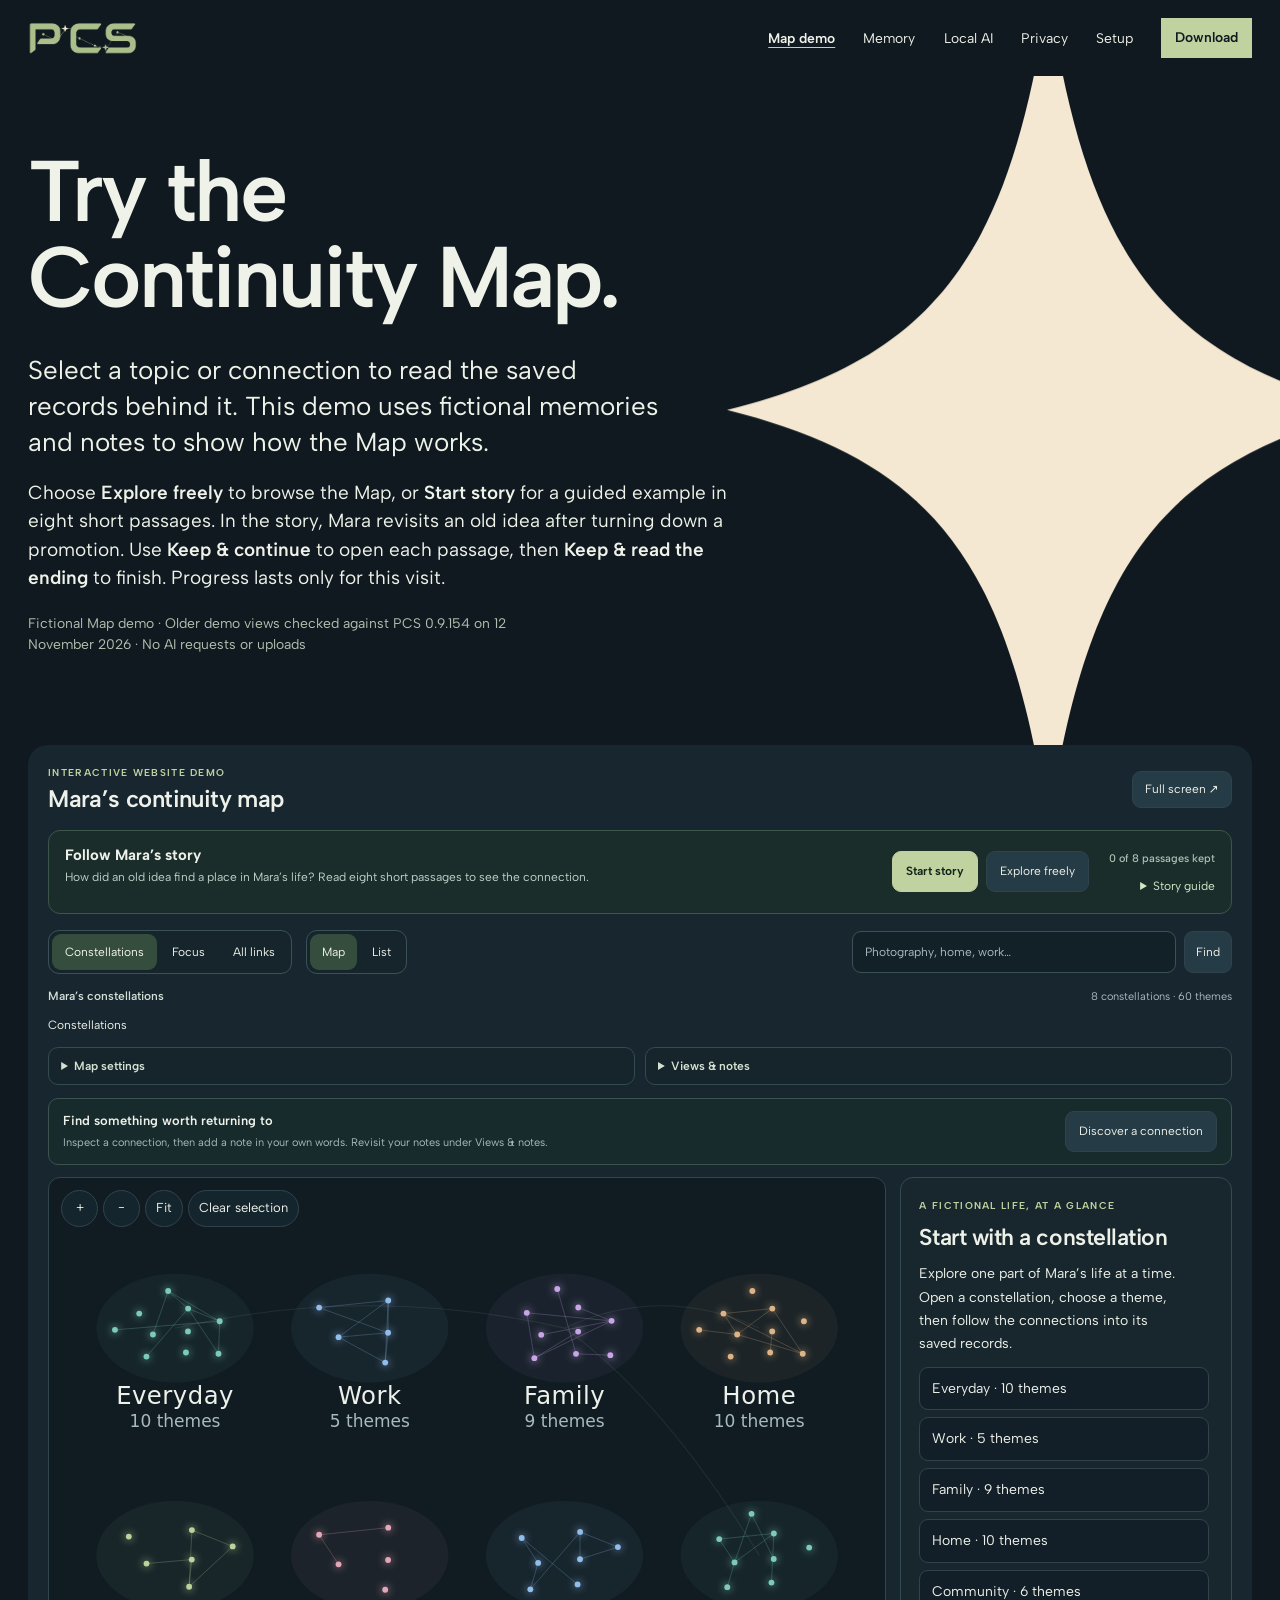
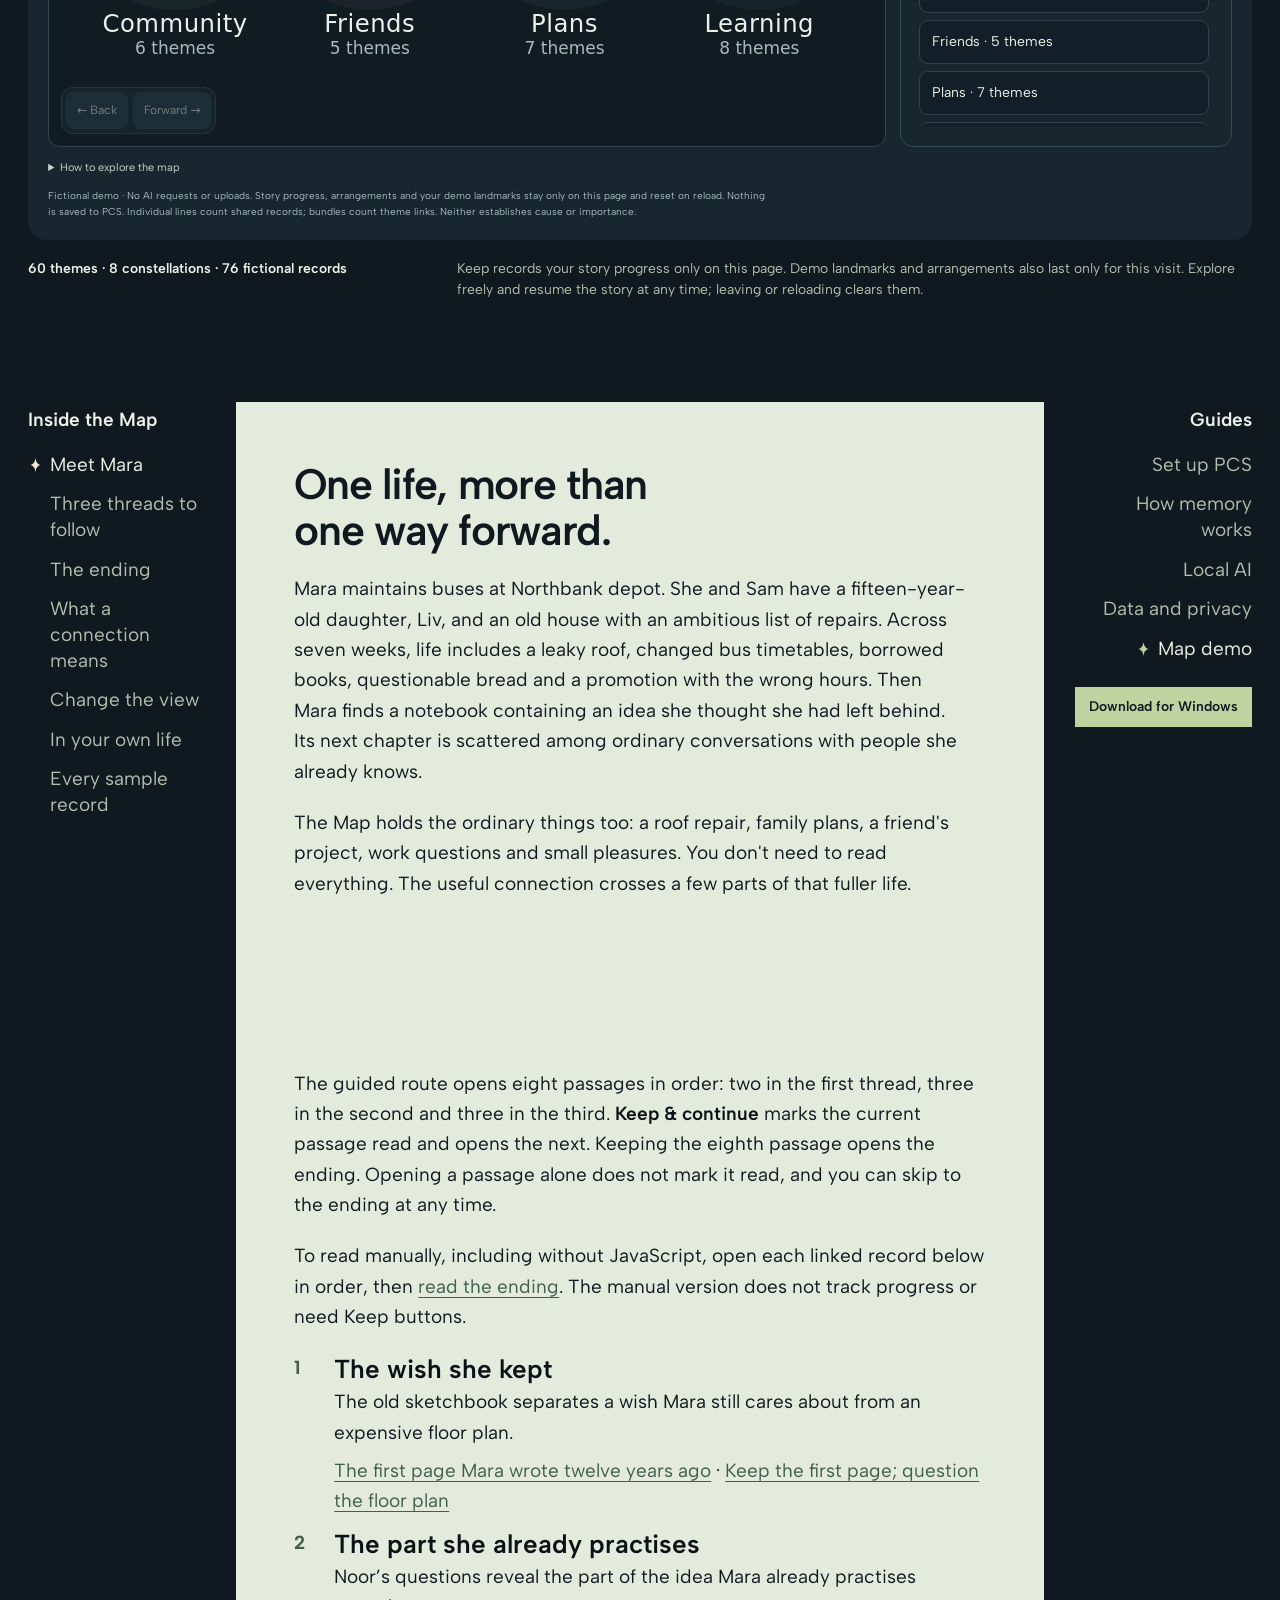
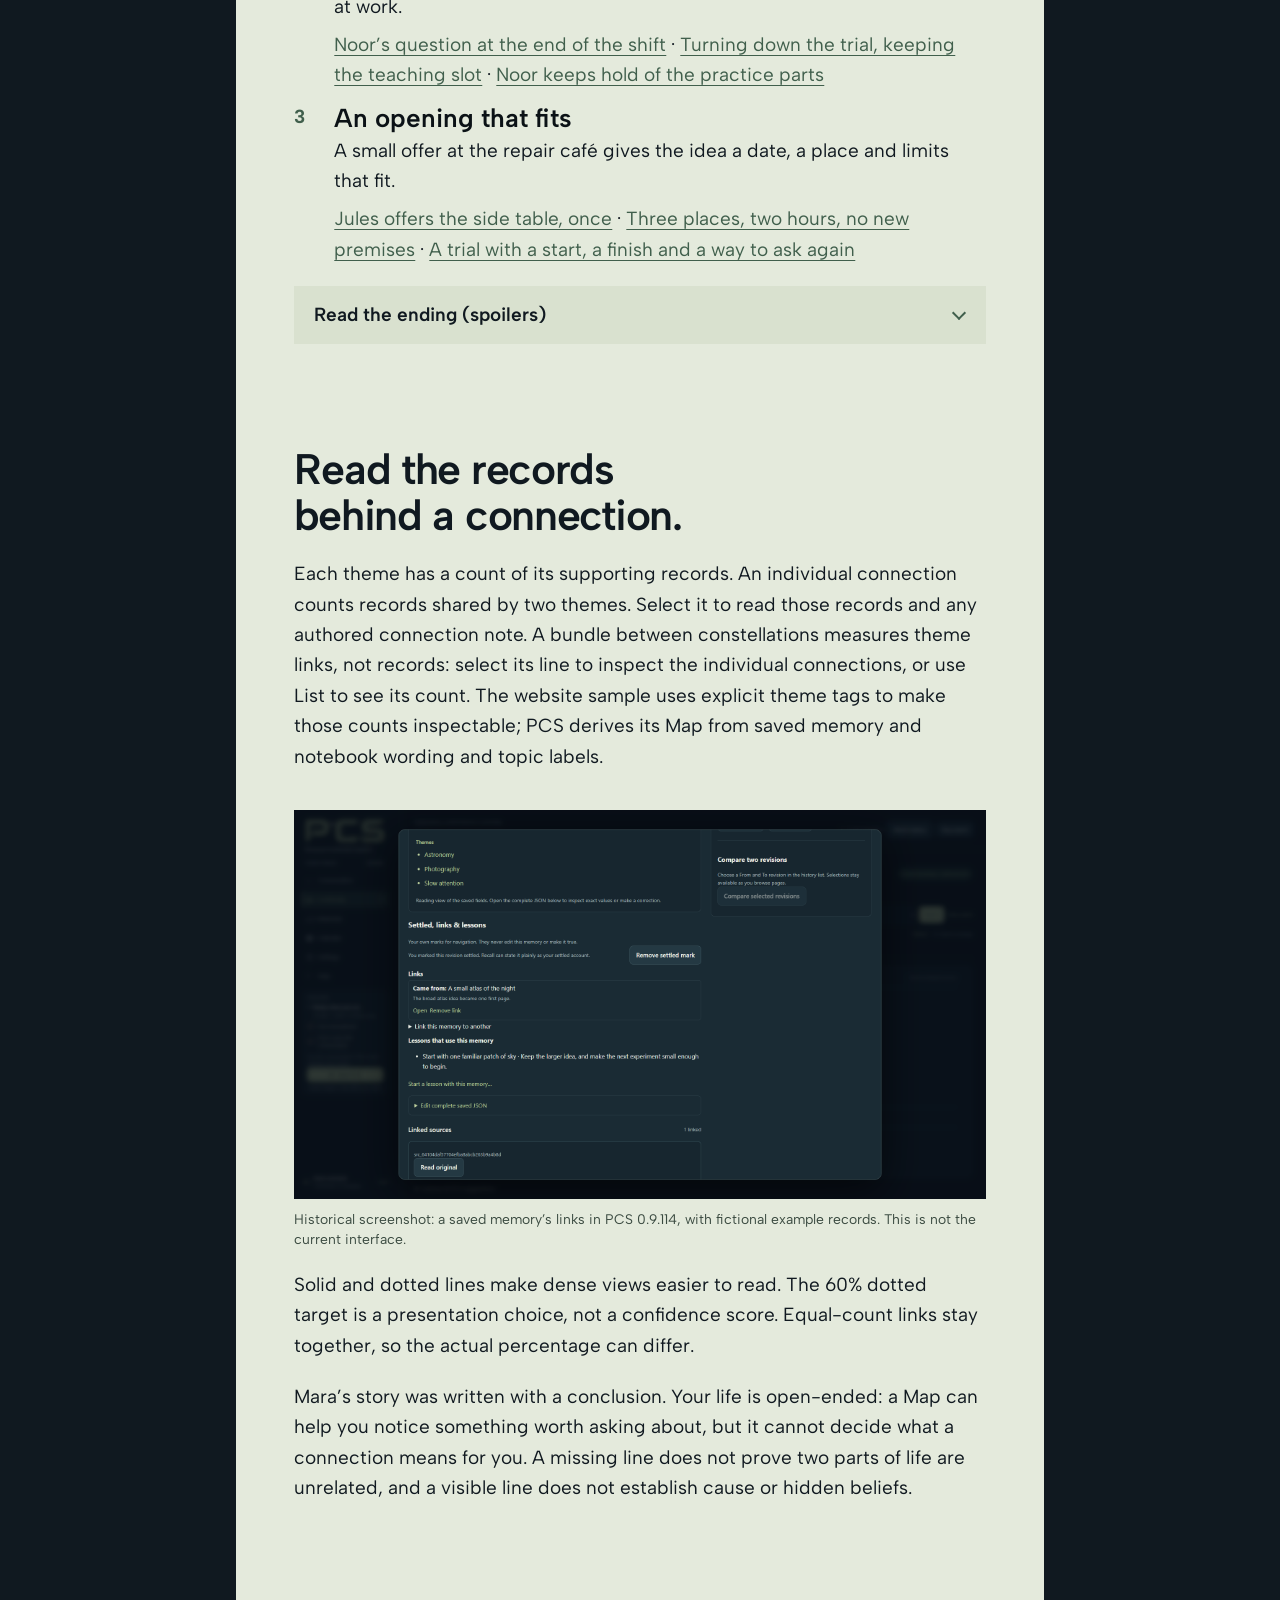
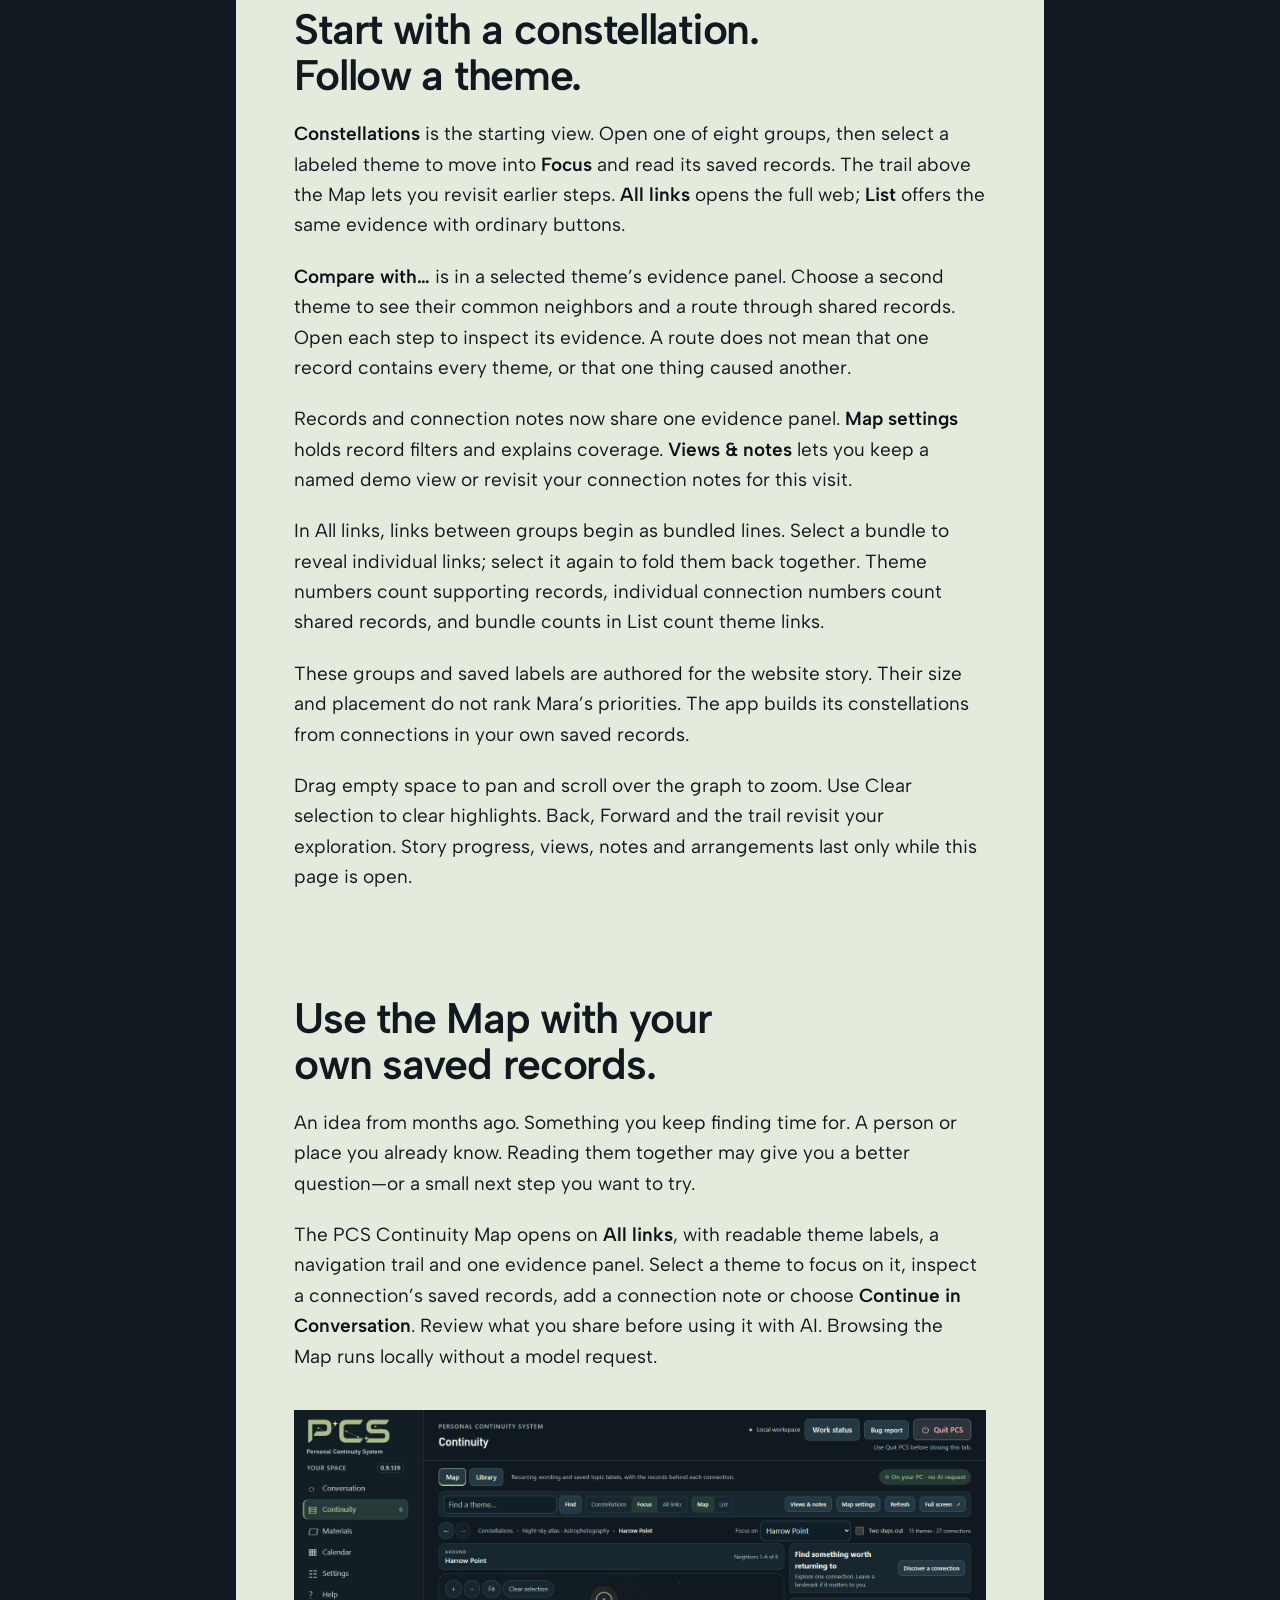
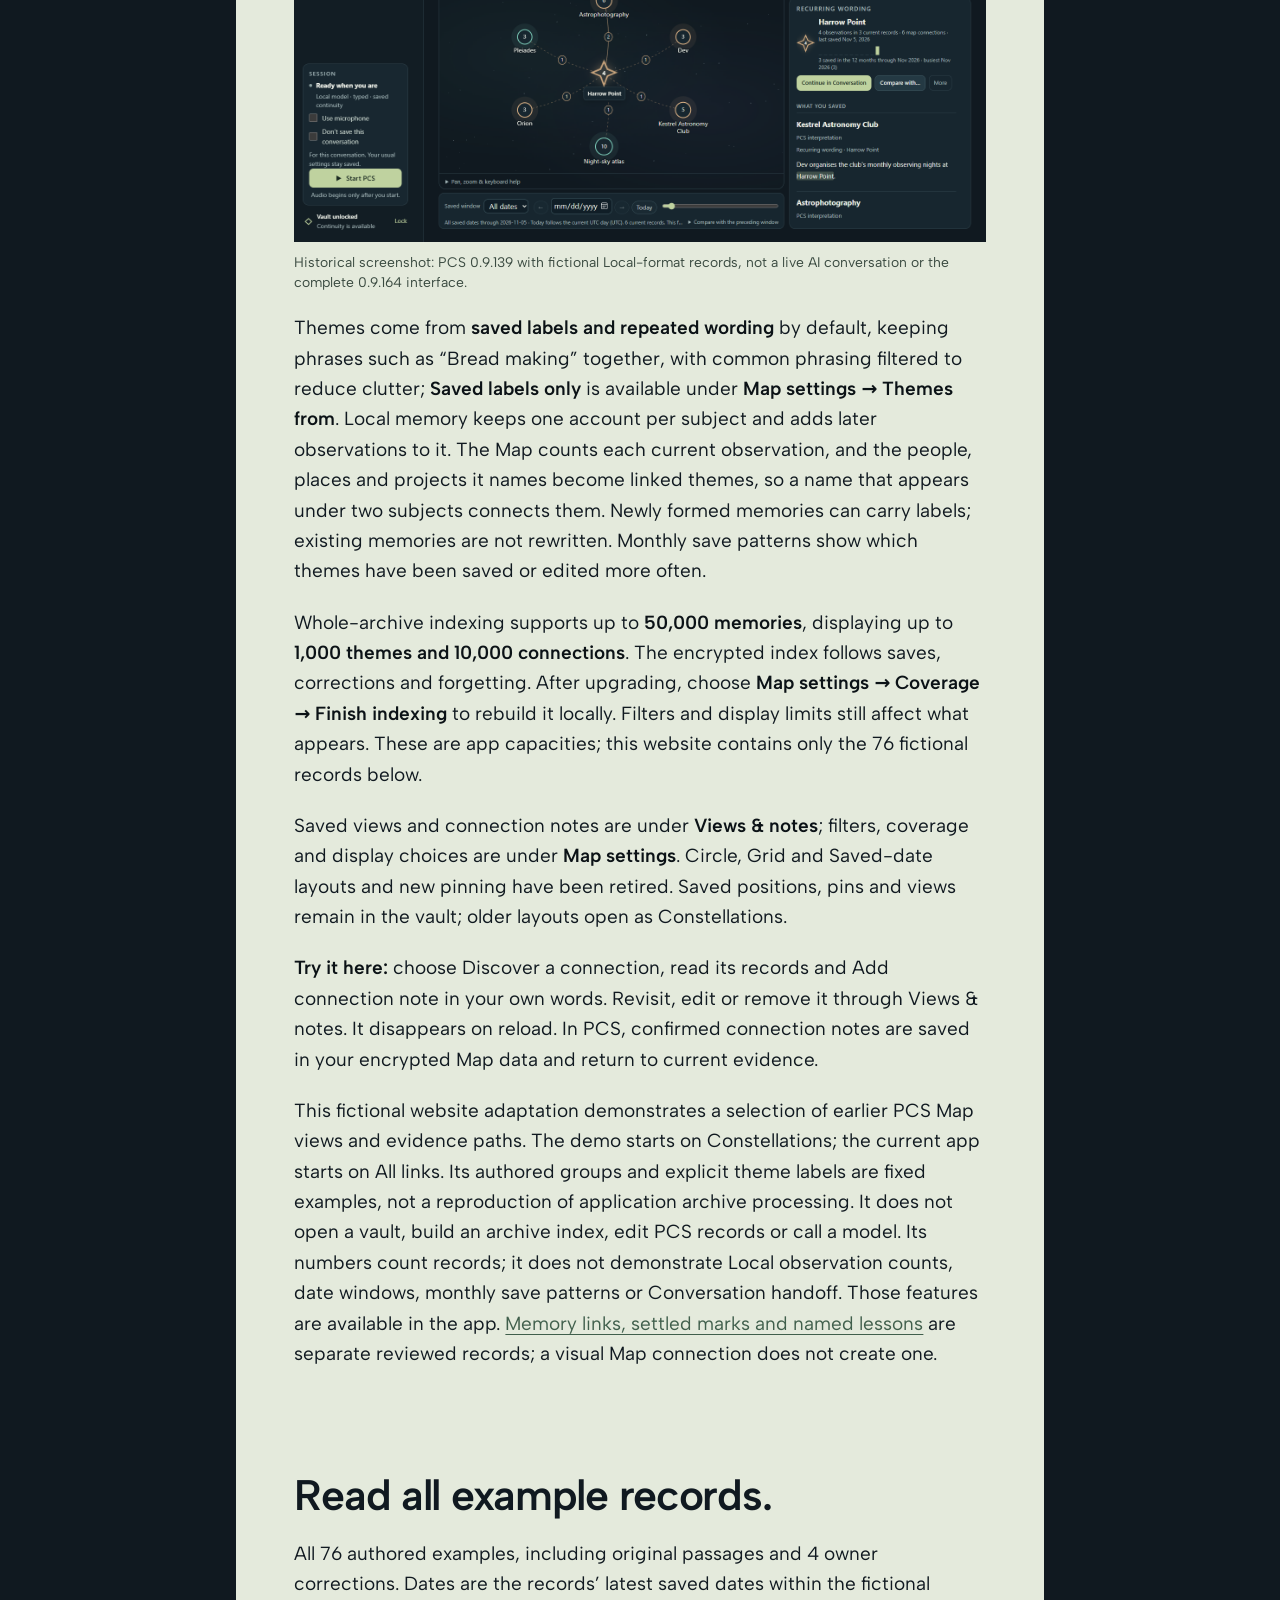
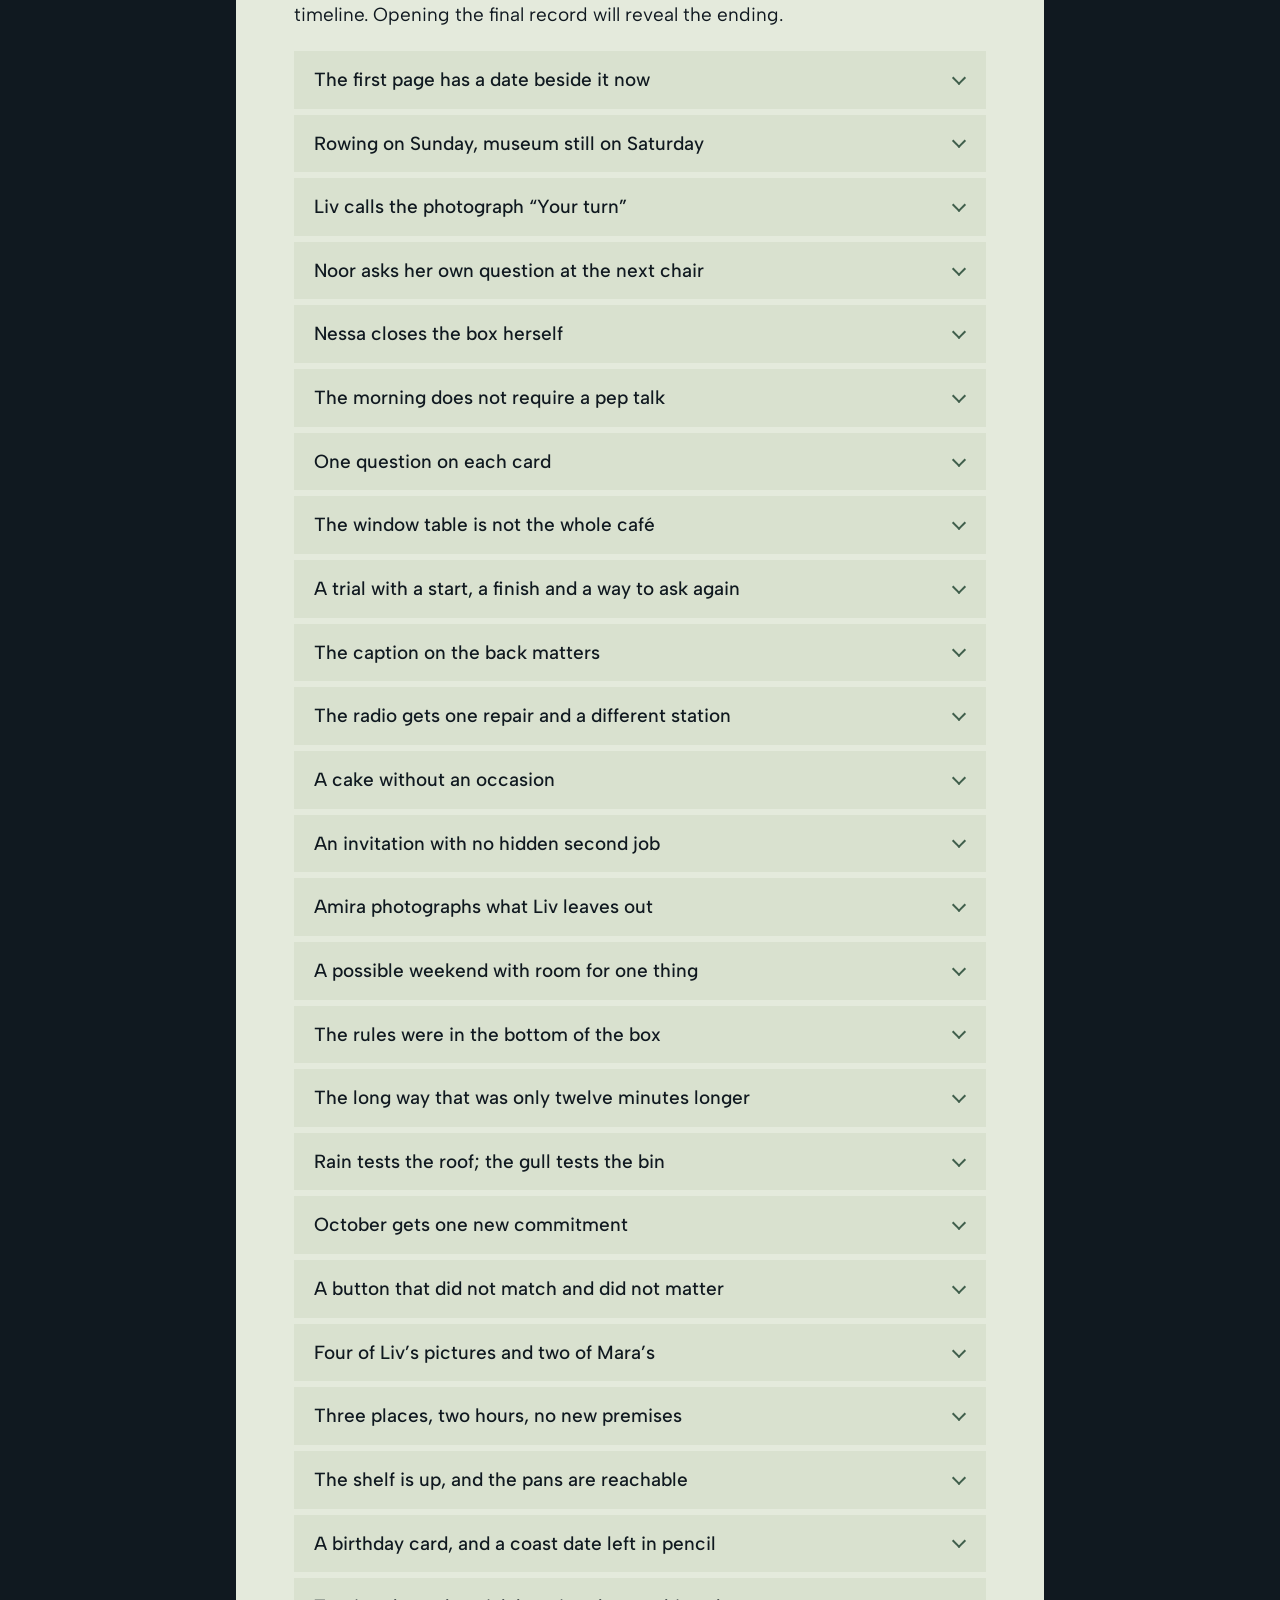
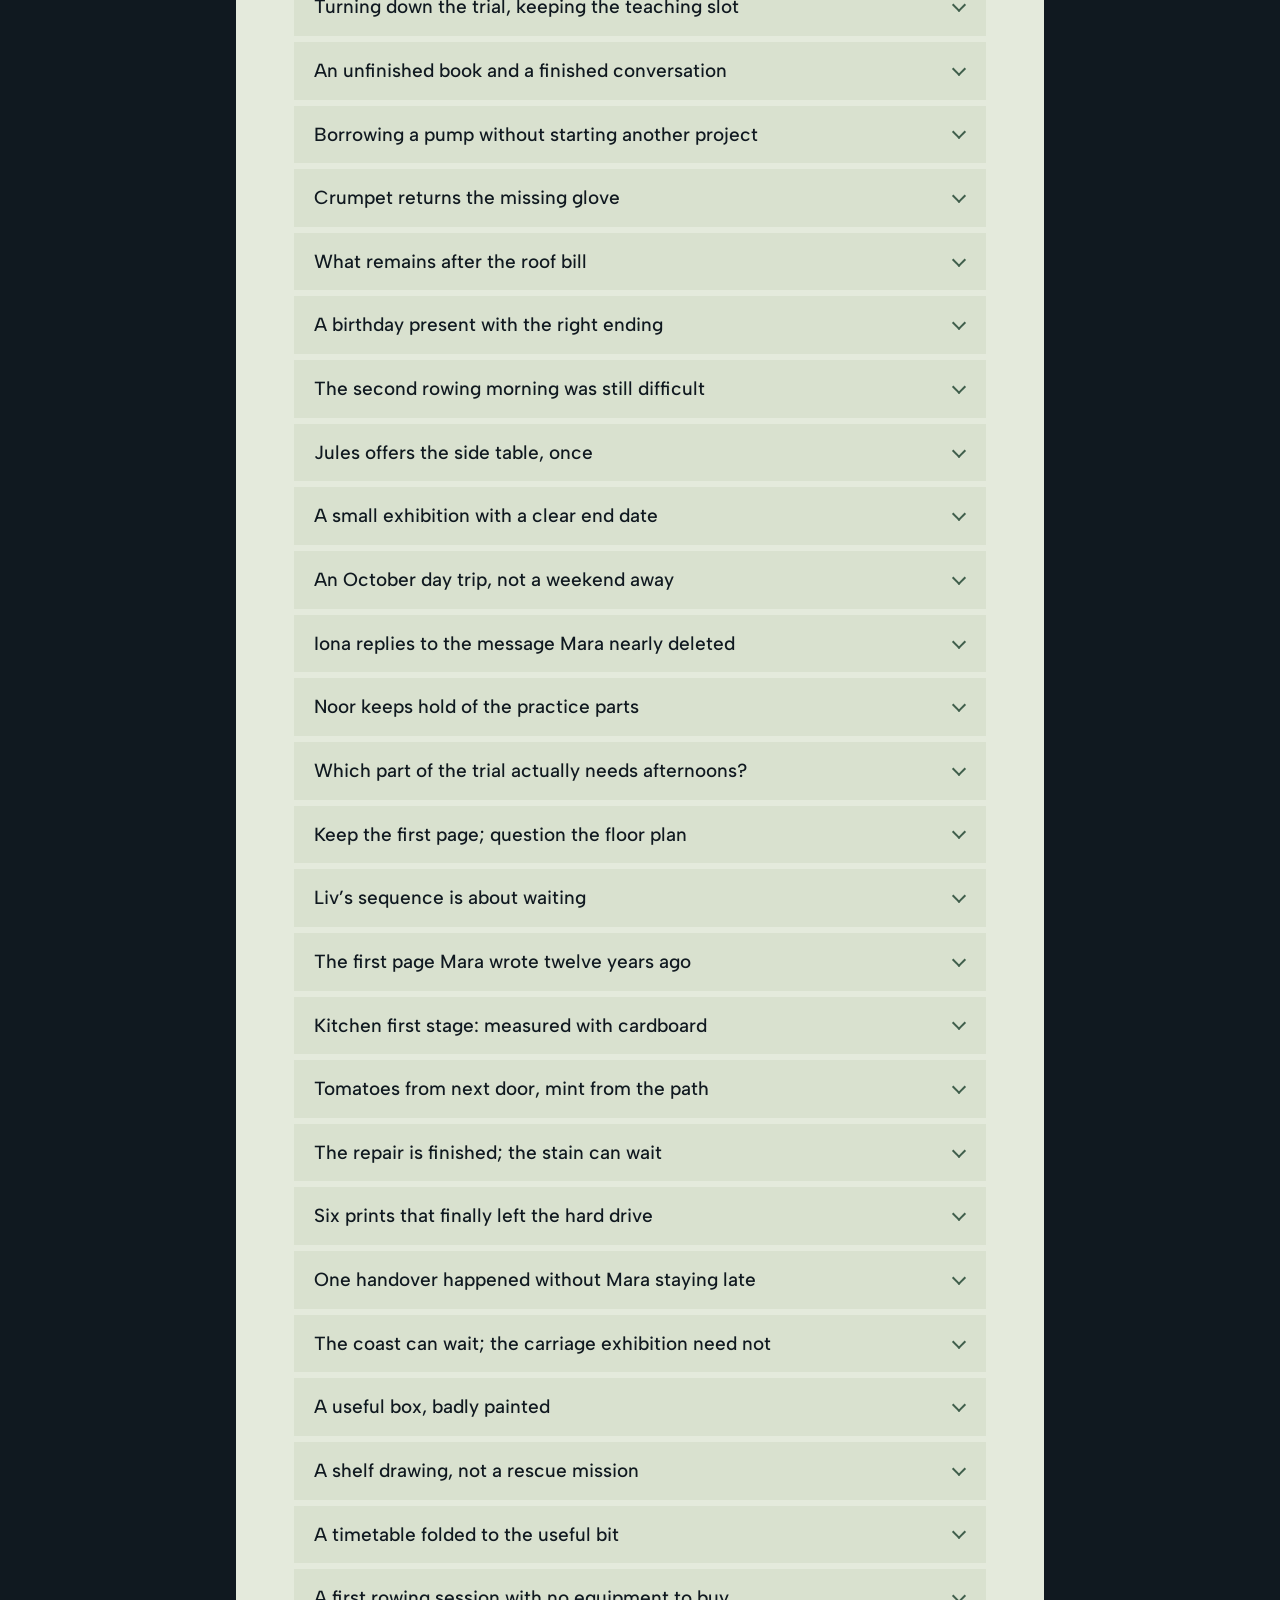
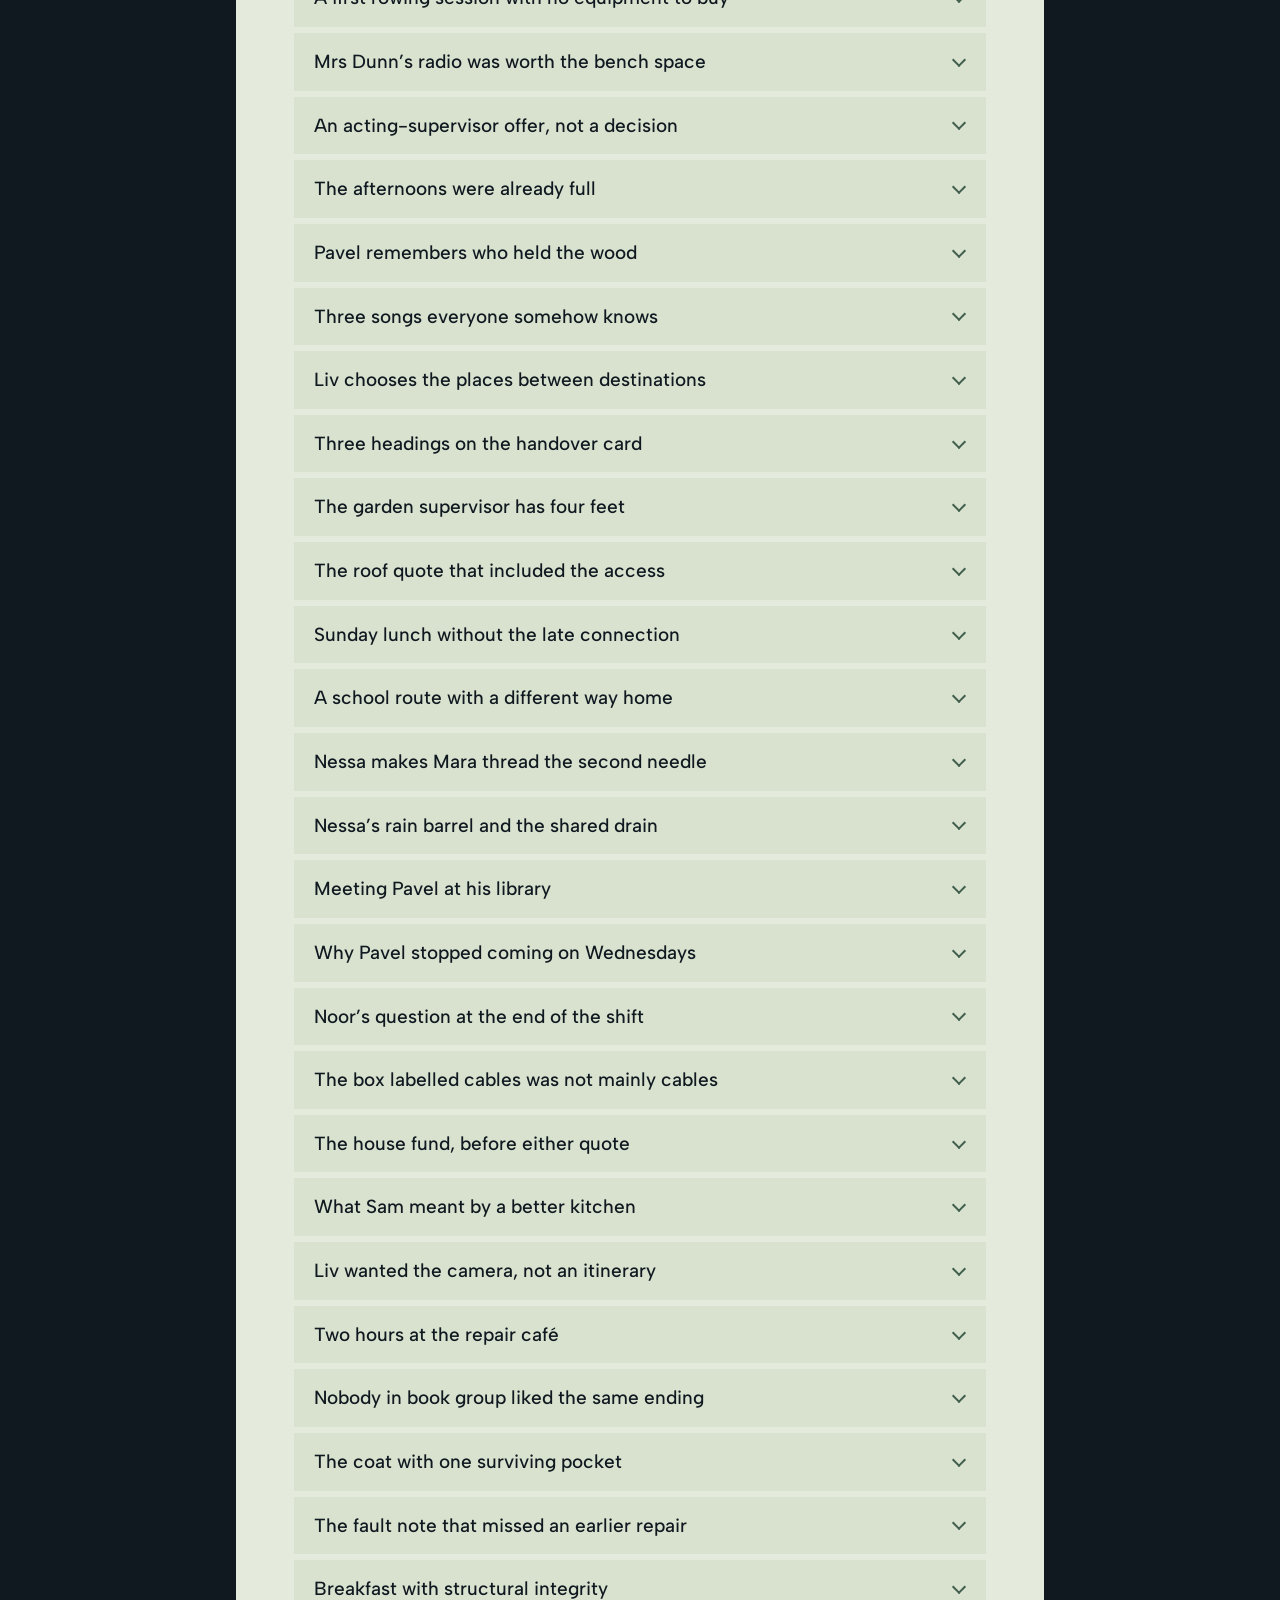
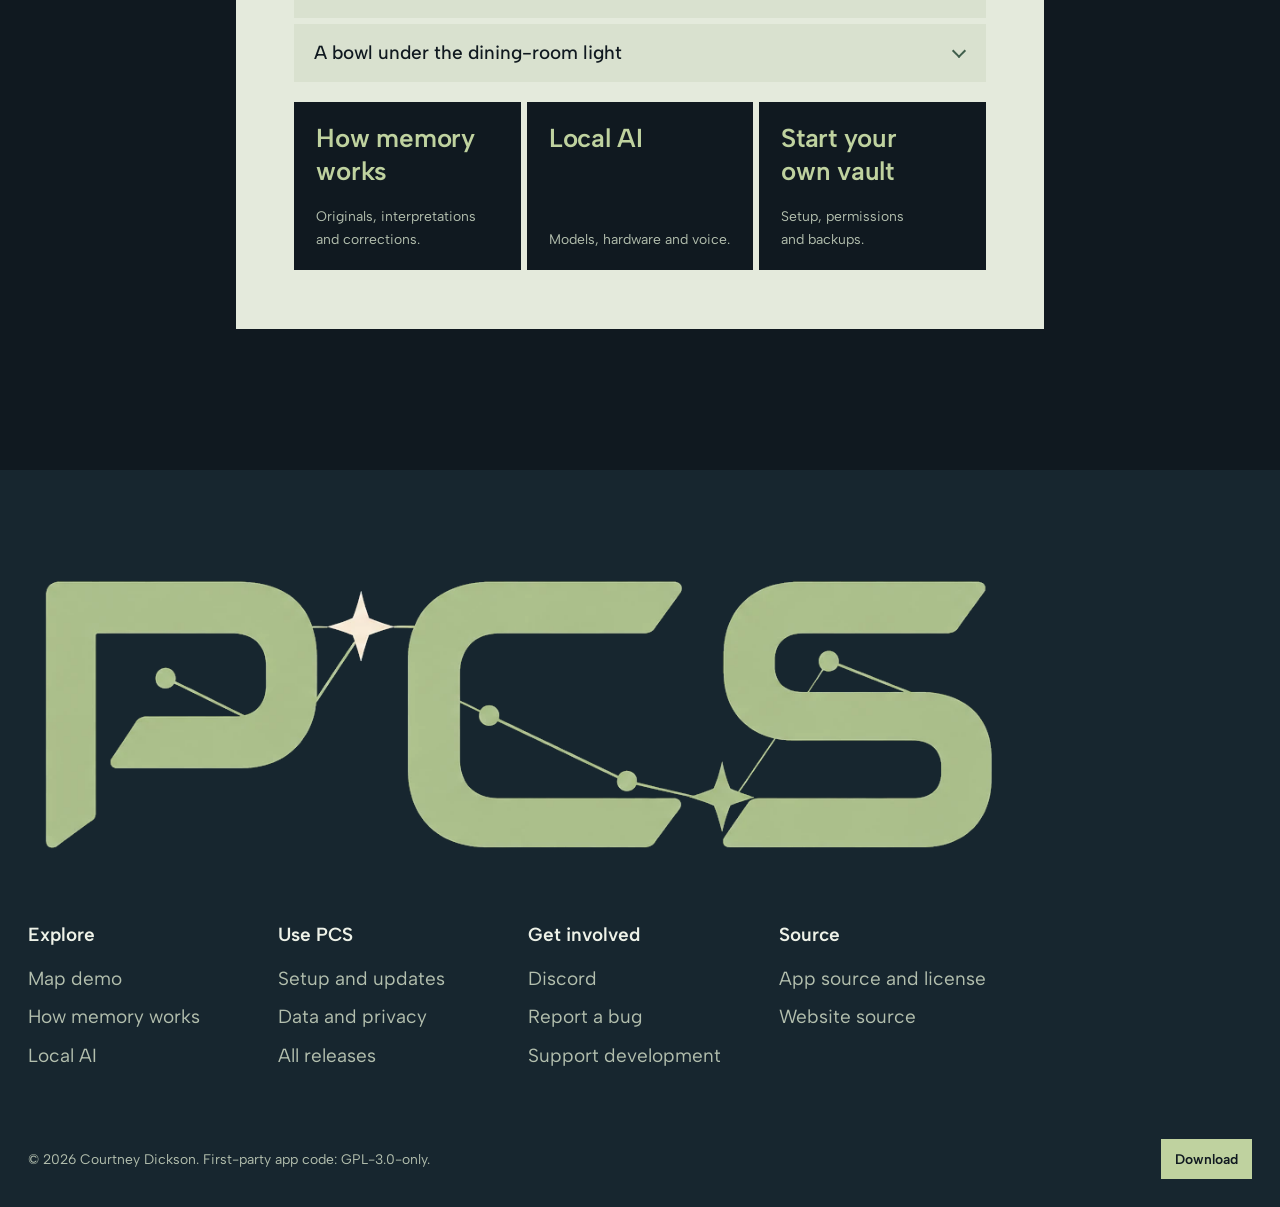
==== commit 7e7eeff8: "Add files via upload" ====
--- a/continuity-map.html
+++ b/continuity-map.html
@@ -1,68 +1,68 @@
-<!doctype html>
-<html lang="en"><head><meta charset="utf-8"><meta name="viewport" content="width=device-width, initial-scale=1">
-<title>Try the Continuity Map — PCS</title><meta name="description" content="Try the PCS Map with fictional memories and notes. Select a topic or connection to read its records, or follow an eight-passage example story."><meta name="theme-color" content="#101920">
-<link rel="canonical" href="https://pcs-personalcontinuitysystem.github.io/PCS-site/continuity-map.html"><link rel="icon" type="image/svg+xml" href="assets/pcs-star.svg">
-<meta property="og:type" content="website"><meta property="og:site_name" content="PCS"><meta property="og:title" content="Try the Continuity Map — PCS"><meta property="og:description" content="Try the PCS Map with fictional memories and notes. Select a topic or connection to read its records, or follow an eight-passage example story."><meta property="og:url" content="https://pcs-personalcontinuitysystem.github.io/PCS-site/continuity-map.html"><meta property="og:image" content="https://pcs-personalcontinuitysystem.github.io/PCS-site/assets/social-preview-plain.png?v=20261021-sage-r2"><meta property="og:image:alt" content="PCS — A new AI shouldn’t mean starting over. Free for Windows."><meta name="twitter:card" content="summary_large_image">
-<script type="application/ld+json">{"@context": "https://schema.org", "@type": "WebPage", "name": "Try the Continuity Map — PCS", "description": "Try the PCS Map with fictional memories and notes. Select a topic or connection to read its records, or follow an eight-passage example story.", "url": "https://pcs-personalcontinuitysystem.github.io/PCS-site/continuity-map.html", "isPartOf": {"@type": "WebSite", "name": "PCS", "url": "https://pcs-personalcontinuitysystem.github.io/PCS-site/"}, "about": {"@type": "SoftwareApplication", "name": "PCS", "softwareVersion": "0.9.154", "url": "https://github.com/PCS-PersonalContinuitySystem/PCS/releases/tag/v0.9.154"}}</script><link rel="stylesheet" href="assets/map.css?v=map-0120-20261023-r1"><script defer src="assets/map-data.js?v=0959-r2"></script><script defer src="assets/map.js?v=map-0154-20261112-r1"></script><meta name="color-scheme" content="dark"><link rel="preload" href="assets/fonts/albert-sans-latin-wght.woff2" as="font" type="font/woff2" crossorigin><link rel="stylesheet" href="assets/atlas.css?v=20261112-0154-r3"><link rel="stylesheet" href="assets/atlas-guides.css?v=20261021-atlas-2"><script>document.documentElement.classList.add('js')</script><script defer src="assets/atlas.js?v=20261112-0154"></script></head>
-<body class="guide guide--map"><a class="skip-link" href="#main">Skip to content</a>
-<header class="masthead">
-  <div class="masthead__inner">
-    <a class="masthead__brand" href="index.html"><img src="assets/pcs-wordmark-clear.webp" width="1110" height="345" alt="PCS home"></a>
-    <button class="masthead__toggle" type="button" aria-expanded="false" aria-controls="site-nav">Menu</button>
-    <nav class="masthead__nav" id="site-nav" aria-label="Main">
-      <a href="continuity-map.html" aria-current="page">Map demo</a>
-      <a href="memory-control.html">Memory</a>
-      <a href="local-ai.html">Local AI</a>
-      <a href="data-and-privacy.html">Privacy</a>
-      <a href="getting-started.html">Setup</a>
-      <a class="button button--small" href="index.html#download">Download</a>
-    </nav>
-  </div>
-</header><main id="main"><section class="guide-intro"><svg class="guide-intro__star" viewBox="0 0 200 260" aria-hidden="true" focusable="false"><path d="M100 0C112 83 136 114 200 130 136 146 112 177 100 260 88 177 64 146 0 130 64 114 88 83 100 0Z"/></svg><h1>Try the Continuity Map.</h1>
-<p class="lead">Select a topic or connection to read the saved records behind it. This demo uses fictional memories and notes to show how the Map works.</p>
-<p>Choose <strong>Explore freely</strong> to browse the Map, or <strong>Start story</strong> for a guided example in eight short passages. In the story, Mara revisits an old idea after turning down a promotion. Use <strong>Keep &amp; continue</strong> to open each passage, then <strong>Keep &amp; read the ending</strong> to finish. Progress lasts only for this visit.</p>
-<p class="small-note" style="margin-top:20px">Fictional Map demo · Core views checked against PCS 0.9.154 on 12 November 2026 · No AI requests or uploads</p></section>
-<section class="wrap map-page-section"><div data-pcs-map data-ui></div>
-<noscript><div class="no-script">You can follow the complete story without JavaScript. <a href="#story-trail">Start with the three threads</a>, or <a href="#story-ending">read the ending</a>. All 76 records are below.</div></noscript>
-<div class="map-caption"><p>60 themes · 8 constellations · 76 fictional records</p><p>Keep records your story progress only on this page. Demo landmarks and arrangements also last only for this visit. Explore freely and resume the story at any time; leaving or reloading clears them.</p></div></section>
-<section class="wrap article-layout"><aside class="toc"><strong>Inside the Map</strong><a href="#person">Meet Mara</a><a href="#story-trail">Three threads to follow</a><a href="#story-ending">The ending</a><a href="#evidence">What a connection means</a><a href="#views">Change the view</a><a href="#app">In your own life</a><a href="#sample-records">Every sample record</a></aside><article class="prose">
-<h2 id="person">One life, more than one way forward.</h2><p>Mara maintains buses at Northbank depot. She and Sam have a fifteen-year-old daughter, Liv, and an old house with an ambitious list of repairs. Across seven weeks, life includes a leaky roof, changed bus timetables, borrowed books, questionable bread and a promotion with the wrong hours. Then Mara finds a notebook containing an idea she thought she had left behind. Its next chapter is scattered among ordinary conversations with people she already knows.</p>
-<p>The Map holds the ordinary things too: a roof repair, family plans, a friend's project, work questions and small pleasures. You don't need to read everything. The useful connection crosses a few parts of that fuller life.</p>
-<h2 id="story-trail">Three threads. One possibility.</h2><p>The guided route opens eight passages in order: two in the first thread, three in the second and three in the third. <strong>Keep &amp; continue</strong> marks the current passage read and opens the next. Keeping the eighth passage opens the ending. Opening a passage alone does not mark it read, and you can skip to the ending at any time.</p><p>To read manually, including without JavaScript, open each linked record below in order, then <a href="#story-ending">read the ending</a>. The manual version does not track progress or need Keep buttons.</p><ol class="feature-list"><li><strong>The wish she kept</strong><p>The old sketchbook separates a wish Mara still cares about from an expensive floor plan.</p><p><a href="#record-r41">The first page Mara wrote twelve years ago</a> · <a href="#record-r42">Keep the first page; question the floor plan</a></p></li><li><strong>The part she already practises</strong><p>Noor’s questions reveal the part of the idea Mara already practises at work.</p><p><a href="#record-r08">Noor’s question at the end of the shift</a> · <a href="#record-r33">Turning down the trial, keeping the teaching slot</a> · <a href="#record-r50">Noor keeps hold of the practice parts</a></p></li><li><strong>An opening that fits</strong><p>A small offer at the repair café gives the idea a date, a place and limits that fit.</p><p><a href="#record-r52">Jules offers the side table, once</a> · <a href="#record-r57">Three places, two hours, no new premises</a> · <a href="#record-r65">A trial with a start, a finish and a way to ask again</a></p></li></ol>
-<details id="story-ending"><summary>Read the ending (spoilers)</summary><h3>A table for first tries.</h3><p>Mara had not lost the whole idea when she put away the plan for a shop. Its first page was about helping people leave knowing how to begin. She was already learning to do that with Noor, and had felt the difference herself when Nessa let her sew the pocket.</p><p>The missing connection was practical: Jules’s side table, Nessa’s wish to repair her father’s box, borrowed tools and one agreed morning. On 3 October, three people came. Nessa fixed the hinge herself. Noor helped another learner repair a puppet. The third person left with a clear next step.</p><p>Liv’s photograph caught Mara with her hands on her knees while Nessa worked. She called it “Your turn.” Mara wrote the date beside the twelve-year-old notebook page. The idea had become something she had actually done—and she still had her Sunday for rowing.</p><p><a href="#record-r76">Read the final record: The first page has a date beside it now</a></p><p><strong>Is there something you once wanted that might fit your life in a smaller form now? Which conversation, skill or offer would be worth looking at alongside it?</strong></p></details>
-<h2 id="evidence">Read the records behind a connection.</h2><p>Each theme has a count of its supporting records. An individual connection counts records shared by two themes. Select it to read those records and any authored connection note. A bundle between constellations measures theme links, not records: select its line to inspect the individual connections, or use List to see its count. The website sample uses explicit theme tags to make those counts inspectable; PCS derives its Map from saved memory and notebook wording and topic labels.</p><figure><a data-image-preview href="screenshots/pcs-memory-links-0114.png"><img src="screenshots/pcs-memory-links-0114.png" width="1920" height="1080" loading="lazy" alt="A saved memory in PCS 0.9.114 with its themes, the record it came from, lessons that use it and its linked source."></a><figcaption>Historical screenshot: a saved memory&#8217;s links in PCS 0.9.114, with fictional example records. This is not the current interface.</figcaption></figure>
-<p>Solid and dotted lines make dense views easier to read. The 60% dotted target is a presentation choice, not a confidence score. Equal-count links stay together, so the actual percentage can differ.</p>
-<p>Mara’s story was written with a conclusion. Your life is open-ended: a Map can help you notice something worth asking about, but it cannot decide what a connection means for you. A missing line does not prove two parts of life are unrelated, and a visible line does not establish cause or hidden beliefs.</p>
-<h2 id="views">Start with a constellation. Follow a theme.</h2>
-<p><strong>Constellations</strong> is the starting view. Open one of eight groups, then select a labeled theme to move into <strong>Focus</strong> and read its saved records. The trail above the Map lets you revisit earlier steps. <strong>All links</strong> opens the full web; <strong>List</strong> offers the same evidence with ordinary buttons.</p>
-<p><strong>Compare with…</strong> is in a selected theme’s evidence panel. Choose a second theme to see their common neighbors and a route through shared records. Open each step to inspect its evidence. A route does not mean that one record contains every theme, or that one thing caused another.</p>
-<p>Records and connection notes now share one evidence panel. <strong>Map settings</strong> holds record filters and explains coverage. <strong>Views &amp; notes</strong> lets you keep a named demo view or revisit your connection notes for this visit.</p>
-<p>In All links, links between groups begin as bundled lines. Select a bundle to reveal individual links; select it again to fold them back together. Theme numbers count supporting records, individual connection numbers count shared records, and bundle counts in List count theme links.</p>
-<p>These groups and saved labels are authored for the website story. Their size and placement do not rank Mara’s priorities. The app builds its constellations from connections in your own saved records.</p>
-<p>Drag empty space to pan and scroll over the graph to zoom. Use Clear selection to clear highlights. Back, Forward and the trail revisit your exploration. Story progress, views, notes and arrangements last only while this page is open.</p>
-<h2 id="app">Use the Map with your own saved records.</h2>
-<p>An idea from months ago. Something you keep finding time for. A person or place you already know. Reading them together may give you a better question—or a small next step you want to try.</p>
-<p>The PCS Continuity Map opens on <strong>Constellations</strong>, with readable theme labels, a navigation trail and one evidence panel. Select a theme to focus on it, inspect a connection’s saved records, add a connection note or choose <strong>Continue in Conversation</strong>. Review what you share before using it with AI. Browsing the Map runs locally without a model request.</p>
-<figure><a data-image-preview href="screenshots/pcs-map-focus-0139.png"><img src="screenshots/pcs-map-focus-0139.png" width="1600" height="1000" loading="lazy" alt="PCS 0.9.139 Continuity Map focused on Harrow Point, a place named in fictional observations about astrophotography, an astronomy club and a night-sky atlas, with the records behind it."></a><figcaption>Historical screenshot: PCS 0.9.139 with fictional Local-format records, not a live AI conversation or the complete 0.9.154 interface.</figcaption></figure>
-<p>Themes come from <strong>saved labels and repeated wording</strong> by default, keeping phrases such as “Bread making” together, with common phrasing filtered to reduce clutter; <strong>Saved labels only</strong> is available under <strong>Map settings → Themes from</strong>. Local memory keeps one account per subject and adds later observations to it. The Map counts each current observation, and the people, places and projects it names become linked themes, so a name that appears under two subjects connects them. Newly formed memories can carry labels; existing memories are not rewritten. Monthly save patterns show which themes have been saved or edited more often.</p>
-<p>Whole-archive indexing supports up to <strong>50,000 memories and 250 themes</strong>. The encrypted index follows saves, corrections and forgetting. After upgrading, choose <strong>Map settings → Coverage → Finish indexing</strong> to rebuild it locally. Filters and display limits still affect what appears. These are app capacities; this website contains only the 76 fictional records below.</p>
-<p>Saved views and connection notes are under <strong>Views &amp; notes</strong>; filters, coverage and display choices are under <strong>Map settings</strong>. Circle, Grid and Saved-date layouts and new pinning have been retired. Saved positions, pins and views remain in the vault; older layouts open as Constellations.</p>
-<p><strong>Try it here:</strong> choose Discover a connection, read its records and Add connection note in your own words. Revisit, edit or remove it through Views &amp; notes. It disappears on reload. In PCS, confirmed connection notes are saved in your encrypted Map data and return to current evidence.</p>
-<p>This fictional website adaptation demonstrates the core Map views and evidence paths in PCS 0.9.154. Its authored groups and explicit theme labels are fixed examples, not a reproduction of application archive processing. It does not open a vault, build an archive index, edit PCS records or call a model. Its numbers count records; it does not demonstrate Local observation counts, date windows, monthly save patterns or Conversation handoff. Those features are available in the app. <a href="memory-control.html#threads">Memory links, settled marks and named lessons</a> are separate reviewed records; a visual Map connection does not create one.</p><h2 id="sample-records">Read all example records.</h2><p>All 76 authored examples, including original passages and 4 owner corrections. Dates are the records’ latest saved dates within the fictional timeline. Opening the final record will reveal the ending.</p><div class="sample-records"><details id="record-r76"><summary>The first page has a date beside it now</summary><p class="record-meta">2026-10-04 · notebook · Unfinished ideas / First tries / The café side table / Manageable promises</p><p>Yesterday, 3 October, we held the two-hour trial at the café side table. Three people came to learn; Nessa repaired her own box, Ellis repaired the puppet with Noor, and the drawer catch has a next step. Tools were back at noon. I found the old line: “They leave knowing how to begin next time.” That was the connection I had missed between the notebook, teaching Noor and Nessa letting me stitch my own terrible pocket. I kept imagining a shop or a different job. One table was enough to try the part I still wanted. Jules and I will discuss another date; nothing is booked.</p><blockquote><strong>Original passage</strong><p>The old idea did not need my whole life to become available first. It needed one willing table of people and a morning we could agree on. We actually did it. Wrote “3 October 2026” beside the first page. That feels different from another plan.</p></blockquote></details><details id="record-r75"><summary>Rowing on Sunday, museum still on Saturday</summary><p class="record-meta">2026-10-04 · memory · Learning to row / Museum days / Bus connections / Weekend time</p><p>Mara attended the first morning of the six-week rowing course and still had to think hard about the order of the movements. The previous day had not made being a beginner feel instantly comfortable. Afterwards she checked the museum trains with Pavel and confirmed their Saturday 10 October day trip. They chose a return service with time for lunch and kept the ticket cost in the personal travel budget. Sunday remained for rowing, not another café session. Mara came home tired and glad she had not filled every available space with the new idea.</p><blockquote><strong>Original passage</strong><p>Rowing still requires my full, occasionally unhelpful concentration. Dad and I confirmed the museum for Saturday the tenth, with a sensible return train. No café booking for next Sunday. I would like this good thing to fit among other good things.</p></blockquote></details><details id="record-r74"><summary>Liv calls the photograph “Your turn”</summary><p class="record-meta">2026-10-03 · memory · Liv / Photography / First tries / Family photographs</p><p>Liv came to the café and asked before taking photographs. Her favourite showed Nessa’s hands on the box and Mara’s hands resting on her knees. She titled it “Your turn.” Mara initially wished she looked more useful, then saw what Liv had noticed. It reminded her of Pavel saying he had held the wood while she made the bird box. Liv said this picture belonged to her own small set from the morning, not automatically to the school sequence. Nessa agreed they could keep copies, and any public use would need a separate conversation.</p><blockquote><strong>Original passage</strong><p>Liv’s picture has my hands doing absolutely nothing. She called it “Your turn.” I nearly objected, then thought about Dad holding the wood. Nessa is happy for us to keep copies. Sharing them is a separate question, and Liv’s project remains hers.</p></blockquote></details><details id="record-r73"><summary>Noor asks her own question at the next chair</summary><p class="record-meta">2026-10-03 · memory · Noor / Teaching at work / Learning something new / Volunteering</p><p>At the same session, Noor helped Ellis work out why a small wooden puppet kept dropping one arm. Mara heard her ask Ellis to show what happened before offering a suggestion. The repair took longer than either expected, and the third learner’s drawer catch still needed a different part. They wrote down that next step instead of pretending every object had to leave finished. Noor left at noon for her sister’s lunch. Afterwards she said she would consider helping again, but wanted to be asked about an actual date. Mara recorded precisely that.</p><blockquote><strong>Original passage</strong><p>Noor and Ellis solved the puppet arm. The drawer catch needs a part; they know which question to bring back. Not every job finished, and nobody failed the morning. Noor left at twelve. Ask about a date if there is another one.</p></blockquote></details><details id="record-r72"><summary>Nessa closes the box herself</summary><p class="record-meta">2026-10-03 · memory · First tries / The café side table / Neighbours / Things worth keeping</p><p>At the first beginner session, Nessa brought the wooden keepsake box her father had made. Mara started to reach for it, then asked what Nessa had noticed. With Mara beside her, Nessa worked out why the hinge would not sit square and made the small repair herself. When the lid closed, she opened it and tried again, smiling. The box held letters she liked to reread; now it could go back on her shelf. She said, “I thought I’d come away with a mended box. I’m going home knowing I can have a go.”</p><blockquote><strong>Original passage</strong><p>Nessa closed the lid, opened it, and closed it again. She did the repair. I nearly took the box and remembered to ask instead. Her exact words: “I thought I’d come away with a mended box. I’m going home knowing I can have a go.”</p></blockquote></details><details id="record-r71"><summary>The morning does not require a pep talk</summary><p class="record-meta">2026-10-03 · memory · Early mornings / Tea breaks / Walking / Weather</p><p>Mara woke before the alarm and briefly considered rewriting the cards. Sam made tea and asked whether she had packed her lunch. The forecast was dry, so she walked to the café with the old notebook in her bag and the borrowed lamp waiting there. She was nervous enough to rehearse the first sentence twice. At the bridge, Sal was putting out the blue chair by her shop. They said good morning. Mara arrived with time to put her coat away, without turning anticipation into another hour of preparation.</p><blockquote><strong>Original passage</strong><p>Tea, cards, lunch. Sam asked about lunch, which was more useful than telling me not to be nervous. Walked over. Sal was putting the chair outside her shop. Arrived ten minutes early and resisted improving the plan on the doorstep.</p></blockquote></details><details id="record-r70"><summary>One question on each card</summary><p class="record-meta">2026-10-02 · notebook · Sketchbooks / First tries / Teaching at work / Small useful changes</p><p>For the trial, Mara wrote three plain questions on separate cards: what do you want this to do, what have you noticed, and what could you try next? They reminded her of the useful handover headings at work, although a beginner table had a different purpose. She left room for drawings and wrong turns rather than writing a script. Noor suggested asking permission before moving someone’s object. Mara added that at the top. The cards were prompts for listening, not a way to make every person follow the same route.</p><blockquote><strong>Original passage</strong><p>Three questions, plenty of blank space. Noor added “ask before taking it.” Fair. A useful lesson can leave room for the learner’s next thought. These are cards, not a script for an imaginary perfectly cooperative person.</p></blockquote></details><details id="record-r69"><summary>The window table is not the whole café</summary><p class="record-meta">2026-10-02 · memory · Repair café / The café side table / Volunteering / Jules</p><p>Mara visited the café to check the table with Jules. There was space for three learners, two helpers and their small objects without blocking the usual repair queue. They moved a stack of empty crates and borrowed a lamp. Jules would open as usual; Mara did not need to arrive hours early or become responsible for the entire morning. Liv asked whether she could take a few photographs after getting permission from the people at the table. Mara said yes, and let her decide whether to come.</p><blockquote><strong>Original passage</strong><p>Table checked, crates moved, lamp borrowed. Jules is running the café; I am running one table for two hours. Liv might take pictures if people agree. We can all have specific jobs without my becoming the owner of Saturday.</p></blockquote></details><details id="record-r65"><summary>A trial with a start, a finish and a way to ask again</summary><p class="record-meta">2026-10-02 · notebook · The café side table / Repair café / Tools / Manageable promises</p><p>Jules confirmed the three learners, the side table and the café’s usual repair team for unsuitable jobs. Mara checked that each person knew the aim was to work on their own object with help, not leave it for a repair service. They would stop at noon, return the tools and ask afterwards whether anyone wanted another session. Mara packed paper for quick sketches, then crossed out a twelve-page handout. The old notebook stayed in her bag. The plan was small enough to explain in a few sentences and had an ending before it began.</p><blockquote><strong>Original passage</strong><p>Confirmed: three learners, ten to twelve, side table, tools back at noon. They know it is a chance to try, not a drop-off queue. Crossed out the enormous handout. Ask afterwards about doing it again; do not announce a schedule on everyone’s behalf.</p></blockquote></details><details id="record-r68"><summary>The caption on the back matters</summary><p class="record-meta">2026-10-01 · memory · Family photographs / Pavel / Things worth keeping / Photography</p><p>Mara placed the bird-box photograph beside the newer picture of Pavel helping mark the kitchen shelf. The old caption now credited her own work and his help; the new one named what he had actually done. She liked seeing both without pretending the years between had been one continuous project. Pavel asked for a copy of the kitchen picture. Mara ordered one small print from her personal money and wrote his address on the envelope immediately. It was less likely to become another nice intention trapped on her phone.</p><blockquote><strong>Original passage</strong><p>Printed Dad one kitchen picture. Wrote the address now. The old bird-box caption says he helped, because that is what happened. I like having both photographs without turning them into a grand account of everything between.</p></blockquote></details><details id="record-r67"><summary>The radio gets one repair and a different station</summary><p class="record-meta">2026-10-01 · memory · The kitchen radio / Music / Kitchen plans / Tools</p><p>Mara finally replaced the loose knob on the kitchen radio with a matching spare from the repair café. Sam found the station he had wanted all along. They disagreed about the next song and settled on taking turns choosing during dinner. Mara put the remaining spare parts back in their labelled drawer before starting another job. The repaired radio was still an old radio with a scratched case. It belonged in the kitchen because they liked using it, not because every object in the house had to be rescued.</p><blockquote><strong>Original passage</strong><p>Knob replaced, spare parts returned, station chosen by Sam. We are taking turns with the music because apparently finding a radio knob does not confer editorial control. The scratched case can remain scratched.</p></blockquote></details><details id="record-r66"><summary>A cake without an occasion</summary><p class="record-meta">2026-09-30 · memory · Bread experiments / Recipes / Meals together / Board games</p><p>Sam used the last bruised apples in a cake and served it after an ordinary Wednesday dinner. The edge had stuck to the tin, so Liv arranged the broken pieces around the middle and called it architectural. Mara recognised a joke returning from the first loaf. Sam wrote the cooking time on the recipe; his borrowed oven thermometer disagreed with the dial. Afterwards they played a short round of Iona’s board game, using the actual rules this time. No birthday, visitor or finished house project had been required. It was simply a Wednesday with cake.</p><blockquote><strong>Original passage</strong><p>Apple cake, slightly dismantled. Liv says architectural food is a family tradition now. Sam noted the real cooking time. We played the game again with the proper rules and saved two pieces of cake before accidentally finishing the evidence.</p></blockquote></details><details id="record-r64"><summary>An invitation with no hidden second job</summary><p class="record-meta">2026-09-30 · memory · Messages / Volunteering / Noor / Manageable promises</p><p>Mara sent Noor the final café details and asked whether she still wanted to help. Noor confirmed the date and said she needed to leave at noon for lunch with her sister. Mara wrote that into the plan. Noor offered to bring a practice hinge she already owned, but asked Mara to handle future invitations. They agreed there were no future dates yet. Mara noticed how much easier the conversation was when both people could see the size of the promise. She would be teaching with Noor for two hours, not recruiting her into a permanent role.</p><blockquote><strong>Original passage</strong><p>Noor is still up for Saturday and leaves at twelve. Her sister’s lunch is not a scheduling problem for me to solve. She will bring the practice hinge. There are no further dates hiding inside this invitation.</p></blockquote></details><details id="record-r63"><summary>Amira photographs what Liv leaves out</summary><p class="record-meta">2026-09-29 · memory · Amira / Photography / School projects / Liv</p><p>Amira’s photographs of the footbridge concentrated on hands: a person fastening a coat, another holding the railing, two friends passing a bag. Liv preferred wider views that showed where people went afterwards. They decided to keep separate school sequences rather than force the pictures into one style. Mara enjoyed seeing the difference without treating it as an argument to settle. Liv said Mara could keep a photograph of the layout but asked again that the unfinished work stay off the internet. Mara saved that condition alongside the image.</p><blockquote><strong>Original passage</strong><p>Liv and Amira see different things in the same place. They are making separate sequences and seem quite happy about it. I can keep the layout picture, not post it. Wrote that beside the image so future me does not have to guess.</p></blockquote></details><details id="record-r62"><summary>A possible weekend with room for one thing</summary><p class="record-meta">2026-09-29 · memory · Days away / Visits and travel / Walking / Sam</p><p>Sam’s November rota arrived, leaving one possible weekend for the coast. They picked a modest place to investigate near the station and agreed on one planned walk, leaving the rest open. Mara did not book while the cancellation terms were unclear. She wrote the question beside the accommodation link and sent it to Sam. Planning a trip together felt better when she was not silently building the entire itinerary. The museum visit with Pavel had its own page and budget; it was not absorbed into this plan.</p><blockquote><strong>Original passage</strong><p>One coastal walk and some unplanned time sounds good. Need to check cancellation before booking. Sent Sam the actual question rather than twelve links. Dad’s museum day stays on its own page. Different people, different trip.</p></blockquote></details><details id="record-r61"><summary>The rules were in the bottom of the box</summary><p class="record-meta">2026-09-28 · memory · Board games / Old friends / Sam / Tea breaks</p><p>Iona came round with a borrowed board game and a bag of snacks. Sam had learned a rule from someone who had learned it incorrectly from someone else. After a cheerful dispute they found the actual instructions underneath the insert and restarted the round. Mara lost by one point and requested that the record distinguish this from the invented version. They agreed to play again when nobody had an early shift the next morning. The cups stayed on the table until Iona had gone; the untidy room had been useful as it was.</p><blockquote><strong>Original passage</strong><p>Lost by one point under the real rules. Under Sam’s inherited rules, the result is unknowable and probably illegal in three counties. Good evening. Leave the box where we can find it next time, preferably with its instructions.</p></blockquote></details><details id="record-r60"><summary>The long way that was only twelve minutes longer</summary><p class="record-meta">2026-09-28 · memory · Walking / River birds / Early mornings / The river</p><p>Mara walked the river route before a later start at work and timed it because she kept describing it as impossible on a weekday. It took twelve minutes longer than the direct route. That would not fit every shift, but it fitted this one. She saw a heron beyond the bridge and checked its shape against a library bird guide later, rather than confidently naming it for Liv. She saved the route time and left the morning itself alone. One pleasant walk did not need to become a daily target.</p><blockquote><strong>Original passage</strong><p>The river adds twelve minutes, not an entire morning. Works today, not on every early shift. Saw what the guide confirms was a heron. I can use this route sometimes without designing a new personality around it.</p></blockquote></details><details id="record-r59"><summary>Rain tests the roof; the gull tests the bin</summary><p class="record-meta">2026-09-27 · memory · Weather / River birds / The river / Roof and rain</p><p>The first sustained rain after the roof repair left the dining-room stain dry. Mara noted the date before deciding when to ask about plastering. On the river path afterwards she watched the familiar gull make several attempts at a closed litter bin. The bird was unsuccessful, though committed. She took no photograph because the camera was at home with Liv. The walk still counted as a walk. At home she told Sam the useful part of the morning first: no water in the bowl, and no need to buy decorating supplies that day.</p><blockquote><strong>Original passage</strong><p>Dry stain after proper rain. Wrote the date down; plaster quote can wait until we know what we want done. The gull lost to the new bin lid. I did not have the camera and somehow survived the event unrecorded.</p></blockquote></details><details id="record-r36"><summary>October gets one new commitment</summary><p class="record-meta">2026-09-27 · notebook · Learning to row / Weekend time / Meals together / Household budget / Manageable promises</p><p>Booked the six-week rowing course beginning 4 October: £84 from my October leisure money, with equipment included. The possible museum trip on Saturday 10 October does not overlap; it still needs its own confirmation. Keep Sunday lunch flexible rather than assuming Dad must come immediately after rowing. House fund stays at £950 after the roof and kitchen payments; leisure spending is a separate pot. No additional regular repair-café shift for now. I would like some weekends with space between the useful things. The course is a six-week commitment, not a decision about every Sunday thereafter. At the end, decide whether I want more mornings on the water.</p><blockquote><strong>Original passage</strong><p>Booked the six rowing Sundays, £84 from October spending. Dad’s possible museum Saturday doesn’t clash, but Sunday lunch can move. No extra regular café shift. I want to try this course without using it as an excuse to timetable the rest of my life around it.</p></blockquote></details><details id="record-r58"><summary>A button that did not match and did not matter</summary><p class="record-meta">2026-09-26 · memory · Small sewing jobs / Liv / Amira / School projects</p><p>Liv and Amira were choosing photographs when a button came off Amira’s cardigan. Liv found the sewing tin and the nearest match, a darker blue. Mara offered to show the first stitch, but Liv remembered Nessa’s explanation and wanted to try. Amira held the fabric and chose to keep the mismatched button. They returned to the photographs without asking Mara to arrange them. Mara put the tin somewhere all three could reach instead of carrying it back to the high cupboard. A useful object had acquired a better address.</p><blockquote><strong>Original passage</strong><p>Liv and Amira fixed the button while arguing about a caption. I was asked for scissors, not supervision. Sewing tin can live on the low shelf. It would be good if finding the tools stopped being a task assigned to me.</p></blockquote></details><details id="record-r35"><summary>Four of Liv’s pictures and two of Mara’s</summary><p class="record-meta">2026-09-26 · memory · Photography / School projects / Liv / Repair café</p><p>The café board held four pictures chosen by Liv and two by Mara. Liv wrote her own captions and kept the unfinished school sequence separate. One visitor laughed at the gull; another recognised the bicycle shop in Mara’s older picture. That was enough of an opening event. A blue chair in one photograph belonged to the kiosk: its current owner, Sal, explained that she still put it outside her nearby shop for anyone wanting a rest. Liv added that answer to the caption. The photographs would come down at the end of October, and Mara kept an envelope ready for the handwritten labels.</p><blockquote><strong>Original passage</strong><p>Four of Liv’s, two of mine, her captions. Sal solved the chair question herself: it came from the kiosk and she puts it outside her shop now. Liv wrote that down. Then we had tea. I like an exhibition with that much ceremony.</p></blockquote></details><details id="record-r57"><summary>Three places, two hours, no new premises</summary><p class="record-meta">2026-09-25 · notebook · The café side table / Repair café / First tries / Manageable promises / Unfinished ideas</p><p>Nessa accepted a place at the 3 October trial and wanted to bring the small wooden keepsake box her father had made. Its loose hinge made her reluctant to use it; she wanted to do the repair herself. Jules would invite two other adults who had asked about learning. Noor separately agreed to help for this one session, as a friend outside her placement, with no expectation of continuing. Mara confirmed the two-hour limit, borrowed tools and no charge to participants. No rent, equipment order or money from the house fund was needed.</p><blockquote><strong>Original passage</strong><p>Nessa wants to bring her dad’s box and do the hinge herself. Jules will ask two people, not put up an unlimited invitation. Noor said yes to this date only. One table, three places, ten to twelve. This fits the first page; it does not need the floor plan.</p></blockquote></details><details id="record-r34"><summary>The shelf is up, and the pans are reachable</summary><p class="record-meta">2026-09-24 · memory · Kitchen plans / Pavel / Sam / The old house / Small useful changes</p><p>The first kitchen stage cost the planned £210: £48 for timber, £62 for brackets and other fittings, and £100 for a reclaimed worktop. Pavel helped mark the shelf position from the cardboard plan, while Mara did the fitting. Sam put the two everyday pans on the new shelf and made dinner without balancing the board on the washing machine. The old cabinet doors still looked tired, and the floor had not improved. Those jobs were outside this stage. Mara sent Pavel a photograph of the finished corner and wrote the final amount in the house notebook, leaving £950 in the fund. The small plan had stayed small.</p><blockquote><strong>Original passage</strong><p>£48 timber, £62 fittings, £100 worktop: exactly the £210 we allowed. Dad checked the shelf marks and Sam tested the important feature, reaching a pan. The doors still look awful. Dinner was easier anyway. House fund now £950; I wrote it down before opening another catalogue.</p></blockquote></details><details id="record-r56"><summary>A birthday card, and a coast date left in pencil</summary><p class="record-meta">2026-09-23 · memory · Birthdays / Days away / Sam / Messages</p><p>Sam’s sister sent photographs from her birthday picnic and asked when they might meet at the coast. Mara and Sam sent a card with Liv’s small drawing of the sea inside. They looked at November weekends but kept the dates in pencil until Sam’s rota was confirmed. They did not promise to stay with family or book accommodation yet. The postponed trip remained something they wanted together. Mara was glad the calendar could hold a possibility without making it a debt to somebody else.</p><blockquote><strong>Original passage</strong><p>Card sent, sea drawn by Liv, November dates still pencil. Sam needs his rota first. It is nice to have the coast on the page again. We have not booked a room or promised anyone a weekend.</p></blockquote></details><details id="record-r33"><summary>Turning down the trial, keeping the teaching slot</summary><p class="record-meta">2026-09-23 · memory · Working hours / Teaching at work / Depot workshop / Noor</p><p>Mara declined the October acting-supervisor trial because the two fixed late afternoons did not fit the arrangement she and Sam could make. She was disappointed about the extra pay and about leaving part of the role unexplored; the decision did not mean she had lost interest in progressing at work. Her manager agreed to trial a paid twenty-minute Friday teaching slot within her existing shift for four weeks. Noor would bring questions, and other technicians could join when work allowed. Mara wanted to see whether this helped before asking to expand it. She would revisit future roles with the actual hours in view, rather than treating this particular offer as her only chance.</p><blockquote><strong>Original passage</strong><p>I said no to the supervisor trial. The afternoons don’t fit, and I am allowed to be disappointed about the money without changing the answer. We have agreed four Friday teaching slots inside my shift. It is smaller than the promotion, but it is real work I want to try.</p></blockquote></details><details id="record-r55"><summary>An unfinished book and a finished conversation</summary><p class="record-meta">2026-09-22 · memory · Book group / Reading / The library / Old friends</p><p>At book group, Mara discovered that three people had stopped at almost the same chapter for different reasons. They discussed those differences without trying to reach a verdict on the novel. Iona returned the book Mara had lent her months earlier, with the old bus ticket still marking a page. Mara borrowed a shorter collection from the library. She liked going somewhere that did not require her to diagnose a problem, make a decision for everyone or defend a purchase. The repair idea could wait outside for an hour.</p><blockquote><strong>Original passage</strong><p>Four of us stalled in the middle; nobody had the same reason. We talked anyway. Got my old paperback back with a bus ticket inside. Borrowed short stories. It was good to spend an hour having opinions that did not need turning into jobs.</p></blockquote></details><details id="record-r32"><summary>Borrowing a pump without starting another project</summary><p class="record-meta">2026-09-22 · memory · Cycling / Neighbours / Asking for help / Tools</p><p>Mara found a flat rear tyre before an evening errand and realised the small pump in her bag was missing its connector. Nessa lent her a floor pump and waited with a cup of tea while Mara checked the tyre. Their conversation turned to Nessa’s loose shed latch, which Mara offered to look at on a later agreed afternoon. She did not abandon the errand to fix it immediately. The bicycle needed an ordinary repair, not the full overhaul Mara had been postponing or an excuse to compare newer bikes. She returned the pump that evening and put a replacement connector on the next shopping list.</p><blockquote><strong>Original passage</strong><p>Borrowed Nessa’s pump and actually returned it tonight. I can look at her shed latch on Friday, not instantly as repayment. The bike needs a repaired tyre and a pump connector. It does not need to become the next major improvement project in this household.</p></blockquote></details><details id="record-r54"><summary>Crumpet returns the missing glove</summary><p class="record-meta">2026-09-21 · memory · Nessa’s cat / Neighbours / The back garden / Tools</p><p>Mara found one gardening glove beneath Nessa’s hedge, with Crumpet sitting nearby as though reporting a discovery. Its partner was still in the shed. She returned Nessa’s trowel while she was outside and asked which part of the drain should be checked after the next storm. Nessa showed her without turning the visit into another garden job. They left the wet bed alone. Later Sam suggested labelling the glove box NOT FOR CATS. Mara thought the cat’s record of reading instructions made that an uncertain investment.</p><blockquote><strong>Original passage</strong><p>The missing glove is back, slightly more ventilated than before. Returned the trowel and checked which drain matters in rain. Sam proposes signage. Crumpet has never demonstrated respect for written policy.</p></blockquote></details><details id="record-r31"><summary>What remains after the roof bill</summary><p class="record-meta">2026-09-21 · notebook · Household budget / Roof and rain / Kitchen plans</p><p>House fund reconciliation: £1,800 at the start, £640 roof invoice paid, £1,160 remaining. Kitchen first stage is still planned, not yet paid: £210 maximum. If it comes in at that amount, the fund will be £950. The possible £150 plaster repair would then leave the £800 reserve we wanted, but that job can wait until the roof has been tested by more rain. Photograph prints were personal spending and must not be deducted here. This is enough for the modest kitchen plan, not the full renovation. Leave the cabinet catalogue in the drawer until there is a different budget, rather than repeatedly trying to fit it into this one.</p><blockquote><strong>Original passage</strong><p>Paid roof: £640. Actual remaining: £1,160. Planned kitchen: no more than £210, leaving £950. Possible later plaster: £150. That leaves our £800 reserve if both jobs happen. The prints were my own spending. Writing “planned” beside a number is apparently essential for me.</p></blockquote></details><details id="record-r53"><summary>A birthday present with the right ending</summary><p class="record-meta">2026-09-20 · memory · Birthdays / Reading / Old friends / Messages</p><p>Iona’s birthday was approaching. Mara thought about buying the novel everyone at book group was discussing, then remembered that Iona had disliked the author’s previous book. She asked for a short list instead. Iona requested an afternoon walk and one of Sam’s increasingly edible loaves. They chose a date after the repair trial and agreed that rain could move the walk indoors. Mara sent the arrangement while she was still looking at the calendar. A modest present became easier to give once she stopped trying to make it a surprise.</p><blockquote><strong>Original passage</strong><p>Iona would like a walk and bread. Sam says the bread now meets basic gift standards. We picked a date and a rain option. Asking spoiled precisely none of the pleasure, and saved me buying the book she does not want.</p></blockquote></details><details id="record-r30"><summary>The second rowing morning was still difficult</summary><p class="record-meta">2026-09-20 · memory · Learning to row / The river / Weekend time / Learning something new</p><p>At her second beginner session, Mara remembered the order of the movements but still rushed when the boat felt unsteady. The instructor gave her one thing to watch, and she managed several strokes without trying to correct everything at once. She enjoyed being outside early enough to see the towpath fill gradually with walkers. The club offered a six-week beginner course starting 4 October for £84. She took the details home instead of booking at the river. The course would use Sunday mornings, so she wanted to check the museum plan and family lunches first. She did not need new equipment for the course, which made the decision easier to keep separate from shopping.</p><blockquote><strong>Original passage</strong><p>Second rowing morning: still clumsy, occasionally less clumsy. Six Sundays from 4 October would cost £84 with the club’s equipment. I brought the dates home. I want to decide whether I want those mornings, not whether I like the idea of owning rowing things.</p></blockquote></details><details id="record-r52"><summary>Jules offers the side table, once</summary><p class="record-meta">2026-09-19 · memory · Repair café / The café side table / Jules / First tries</p><p>Mara asked Jules whether the repair café had ever hosted a beginner table where visitors kept hold of their own objects. Jules offered the side table by the window on 3 October, ten until twelve, as a one-off alongside the ordinary repair queue. The café already had hand tools they could use. They agreed to begin with simple non-electrical objects and send anything unsuitable to the usual repair team. Jules asked Mara to choose a small number of willing participants. The offer was a specific place and date, not permission to start a permanent programme.</p><blockquote><strong>Original passage</strong><p>Jules says the side table is free on 3 October, ten to twelve. One trial, small non-electrical jobs, use the café tools. That is an actual offer. Need to ask people who want to try; nobody has signed up just because I can picture them there.</p></blockquote></details><details id="record-r29"><summary>A small exhibition with a clear end date</summary><p class="record-meta">2026-09-19 · memory · Jules / Repair café / Photography / Weekend time</p><p>Jules noticed Mara’s river prints and offered the repair café noticeboard for a month. They settled on six photographs, handwritten captions and an end date at the close of October. Mara would ask Liv whether she wanted to contribute; her school assignment remained separate. Jules would supply clips and clear the board for the following Saturday. No launch, refreshments or online promotion. Mara liked the possibility of showing something without acquiring another permanent job. While measuring the board, she noticed a spare table near the window, but Jules was busy with the repair queue and they left that conversation for later.</p><blockquote><strong>Original passage</strong><p>Six pictures on Jules’s board, until the end of October. No exhibition opening to organise. I can ask Liv; she can say no or choose her own pictures. There is a spare table by the window, but today we were only measuring the board.</p></blockquote></details><details id="record-r28"><summary>An October day trip, not a weekend away</summary><p class="record-meta">2026-09-18 · notebook · Visits and travel / Pavel / Household budget / Museum days</p><p>Possible 10 October trip with Dad: train to the transport museum, lunch nearby, home before the evening connection becomes awkward. He likes the woodworking in the old carriages as much as the vehicles. He does not want an overnight stay this time, so stop comparing hotels. Check the museum opening day and train fares before inviting everyone; this page is a plan, not a booking. Set aside at most £70 from October leisure money for my fare, Dad’s fare if he wants that, and lunch. Keep it separate from the house fund. Ask him whether he would rather have more time at the museum or a slower lunch.</p><blockquote><strong>Original passage</strong><p>Dad would like the carriage exhibition but not a whole weekend away. October tenth might work. I have not booked anything. Need opening times, trains that actually connect, and an answer about lunch before I spend another evening looking at irrelevant hotels.</p></blockquote></details><details id="record-r51"><summary>Iona replies to the message Mara nearly deleted</summary><p class="record-meta">2026-09-17 · memory · Old friends / Messages / Unfinished ideas / Tea breaks</p><p>Mara sent Iona a photograph of the old notebook page with a joke about her elaborate plans. Iona remembered Mara talking about it years before and asked what still interested her. Mara answered that she wanted to help someone get past not knowing where to start. Iona offered to have tea and hear more, without suggesting a logo or a crowdfunding campaign. Mara had nearly deleted the message because it felt awkward to mention something unfinished. The reply made it easier to leave the question open long enough to ask practical questions.</p><blockquote><strong>Original passage</strong><p>Sent Iona the first page. She asked which bit I still wanted, an annoyingly useful question. I said the part where someone gets to try. We can have tea. There is mercifully no request for a business plan.</p></blockquote></details><details id="record-r50"><summary>Noor keeps hold of the practice parts</summary><p class="record-meta">2026-09-16 · memory · Teaching at work / Noor / First tries / Learning something new</p><p>During a paid training exercise, Noor asked Mara to stop reaching for the practice assembly every time an explanation became complicated. She could follow it better if she moved the parts herself. Mara put her hands on the bench and described what to check. Noor found the mismatch, explained it back and asked for another example. Afterwards Mara wrote that she liked the moment when somebody’s question changed into their own next step. It reminded her of the first page in the old notebook. Noor had asked for one useful change to a lesson, not volunteered for Mara’s project.</p><blockquote><strong>Original passage</strong><p>Noor said, “Can I keep it while you explain?” I put my hands down. She worked it out and wanted another example. That moment is what I like. Ask before reaching in. Her question was about today’s lesson, not a promise to help with anything else.</p></blockquote></details><details id="record-r27"><summary>Which part of the trial actually needs afternoons?</summary><p class="record-meta">2026-09-16 · memory · Working hours / Shift handovers / Weekend time</p><p>Mara asked her manager whether the October trial could keep her usual finish time on most days, with one planned afternoon for handover work. The manager said the role currently included two fixed afternoon meetings and could not promise a different pattern for this trial. They agreed to revisit a smaller paid training responsibility even if she declined the supervisor offer. Mara had not yet given her answer. She wanted to consider the actual proposal, rather than an improved version she might be able to negotiate later. She wrote the decision date on the family calendar and left the weekend free of extra repair-café cover while she thought it through.</p><blockquote><strong>Original passage</strong><p>The two late meetings are part of the trial as offered. I asked, and the answer wasn’t the flexible version I had in my head. We did talk about a paid training slot separately. I have until the twenty-third; I don’t need to invent a yes today.</p></blockquote></details><details id="record-r42"><summary>Keep the first page; question the floor plan</summary><p class="record-meta">2026-09-15 · notebook · Unfinished ideas / First tries / Sketchbooks / Small useful changes</p><p>Mara copied the first page into a new notebook rather than reviving the old business plan. She still liked the idea of somebody doing their own first repair with a patient person beside them. She did not want to rent premises, run a shop or promise a class every weekend. The parts she wanted to keep were one table, a manageable object and time to try. She wrote down what she did not yet have: a willing learner, an agreed place and a date that fitted. Finding an old wish had not arranged those things for her.</p><blockquote><strong>Original passage</strong><p>Keep: a person getting their own first go. Leave behind: rent, opening hours, my heroic floor plan. Still need somebody who actually wants to try, somewhere agreed, and a date. This page is a question, not a booking.</p></blockquote></details><details id="record-r26"><summary>Liv’s sequence is about waiting</summary><p class="record-meta">2026-09-15 · memory · School projects / Liv / Photography / Learning something new</p><p>Liv laid out eight draft photographs for her school project. Mara first arranged them by light and colour, then realised Liv had asked which order made the waiting people easiest to follow. They put the pictures back and started with Liv’s question. Her sequence began with an empty approach to the bridge and ended with two friends leaving in different directions. Liv wanted to remove the technically sharpest picture because it repeated something the previous one already showed. Mara found that choice interesting and wanted to remember it for her own editing. She asked before keeping a photograph of the layout; Liv said yes, but not to share the unfinished school work.</p><blockquote><strong>Original passage</strong><p>I began sorting Liv’s pictures into nice colours and that wasn’t what she had asked. She wants you to notice people waiting. She cut the sharpest one because it repeated the point. I took a picture of the layout with permission; it is not mine to send around.</p></blockquote></details><details id="record-r41"><summary>The first page Mara wrote twelve years ago</summary><p class="record-meta">2026-09-14 · memory · Unfinished ideas / Sketchbooks / First tries / Things worth keeping</p><p>In a sketchbook from twelve years earlier, Mara found a page headed “A table for first tries.” She had drawn people repairing ordinary objects with someone beside them, then written: “They leave knowing how to begin next time.” The later pages grew into a plan for premises, equipment and opening hours she could never afford. She had filed the whole idea away as impossible. Reading the first page again, she noticed it described a kind of experience, not a building. She wanted to keep that page and think about it separately from the abandoned business plan.</p><blockquote><strong>Original passage</strong><p>I remembered the impossible shop. I had forgotten the first page: “A table for first tries. They leave knowing how to begin next time.” Those are my words from twelve years ago. The expensive premises arrive three pages later.</p></blockquote></details><details id="record-r25"><summary>Kitchen first stage: measured with cardboard</summary><p class="record-meta">2026-09-14 · notebook · Kitchen plans / Pavel / Sam / The old house / Small useful changes</p><p>The cardboard shelf clears the back door now. Sam can reach the two pans we use most without moving the stack of mixing bowls. Pavel checked the drawing; we changed the depth rather than moving the door stop. First stage only: reclaimed worktop, timber shelf, brackets and fittings. No new cabinet fronts, no floor, no moving plumbing. Allow up to £210 and check the actual piece of worktop before paying. Keep the old table for now; we use it more than the imagined breakfast bar. The paper plan is tucked behind the kettle, with the measurement that matters circled rather than hidden among six attractive sketches.</p><blockquote><strong>Original passage</strong><p>The cardboard version opens with the door, which seems a good start. Sam tried reaching the pans rather than just admiring the drawing. £210 maximum for this stage. Dad says we can stop redesigning the whole room every time we move one shelf.</p></blockquote></details><details id="record-r24"><summary>Tomatoes from next door, mint from the path</summary><p class="record-meta">2026-09-13 · memory · The back garden / Neighbours / Meals together / The river / Recipes</p><p>Nessa brought over a bowl of late tomatoes, and Mara invited her to stay for lunch rather than promising a more formal thank-you. They ate outside beside the half-cleared garden bed. The rain barrel could fit near the shed if the mint was moved into a pot; this was a smaller and more useful plan than remaking the whole border. After lunch Mara walked to the river alone for twenty minutes while the others stayed at the table. The garden was still untidy when she got back. She liked that it had been used for a meal before it looked ready to be shown to anyone.</p><blockquote><strong>Original passage</strong><p>Nessa’s tomatoes became lunch. We ate next to the weeds, and nobody seemed troubled by them. The barrel can go by the shed if I move the mint. I walked to the river afterwards and came back to people still talking at our unfinished table in the unfinished garden.</p></blockquote></details><details id="record-r23"><summary>The repair is finished; the stain can wait</summary><p class="record-meta">2026-09-12 · memory · Roof and rain / The old house / Asking for help</p><p>The roof repair was completed on the booked Saturday for the agreed £640. Mara photographed the work before the access equipment came down and saved the invoice with the house papers. She asked the contractor to point out what had been repaired, rather than nodding through an explanation from the ground. The dining-room stain remained, and the next useful check would be whether it stayed dry in sustained rain. Mara resisted starting the internal decorating that afternoon just to make the job feel visibly finished. She returned Nessa’s level, made lunch, and let the remaining daylight belong to something other than the house.</p><blockquote><strong>Original passage</strong><p>Roof done, £640 as agreed. I asked him to show me the repaired section before everything came down. The stain is still there, obviously. I had the paint chart in my hand and put it back. The next test is rain, not choosing a nicer white.</p></blockquote></details><details id="record-r22"><summary>Six prints that finally left the hard drive</summary><p class="record-meta">2026-09-10 · memory · Photography / Liv / The river</p><p>Mara ordered six small river prints for £18 from her personal spending money, not the house fund. Most had sat on a drive for years. Liv noticed that Mara’s favourite showed people leaning over a bicycle while another person held the wheel. Mara remembered taking it because everyone’s hands were doing something different. Liv chose a picture of the gull instead. They did not have to like the same photograph. Mara left two prints against the kitchen wall and found an envelope for the others. The camera battery still needed attention; another camera would not have made these prints exist sooner.</p><blockquote><strong>Original passage</strong><p>Six prints, £18 from my own spending. I like the bicycle one: all those different hands. Liv likes the gull. We are both allowed to be right. Buying a new camera would have left the old pictures on the same hard drive.</p></blockquote></details><details id="record-r21"><summary>One handover happened without Mara staying late</summary><p class="record-meta">2026-09-09 · memory · Depot workshop / Shift handovers / Working hours</p><p>The afternoon shift used Mara’s three-heading card to continue a cooling-system job without calling her back after she had left. A colleague still asked for the last test reading to be written more clearly, so the card was not finished as a design. Mara added a small space for the result rather than another long section. What pleased her was leaving on time with the work genuinely handed over. She wanted the supervisor discussion to recognise this kind of improvement, which did not depend on her personally staying until every problem was solved. One successful job was encouraging, but she wanted several more shifts of feedback before proposing it across the workshop.</p><blockquote><strong>Original passage</strong><p>They picked up the cooling job from the card and I got home without a phone call about it. Apparently my final test reading was hard to find, so that needs a proper place. One good handover isn’t proof of a system, but I liked leaving on time.</p></blockquote></details><details id="record-r49"><summary>The coast can wait; the carriage exhibition need not</summary><p class="record-meta">2026-09-08 · memory · Museum days / Days away / Visits and travel / Pavel</p><p>Mara and Sam had postponed a weekend by the coast until they knew the roof bill. That did not make every small outing unaffordable. Pavel mentioned a carriage exhibition at the transport museum, and Mara checked whether it could be a day trip instead. She wrote down the possible Saturday and the train times to investigate. She did not book hotels or count money from the house fund twice. A visit with Pavel and a future weekend with Sam were different plans, both allowed to remain on the page.</p><blockquote><strong>Original passage</strong><p>The coast weekend is still something Sam and I want later. Dad’s museum idea is a different day with a different budget. Need train times before tickets. I do not need to replace one whole holiday with a frantic collection of smaller ones.</p></blockquote></details><details id="record-r48"><summary>A useful box, badly painted</summary><p class="record-meta">2026-09-07 · memory · Growing up / Things worth keeping / Sketchbooks / Pavel</p><p>Mara found the pencil tin she had made with Pavel during school holidays. The hinge was still sound; the purple paint was not. She used it to sort the pencils from her old sketchbook instead of buying a new organiser. Pavel remembered having to resist straightening the lid after she had finished. Mara asked why he had kept quiet. He said she had been pleased with a box that opened and shut, and the lid had not needed to be his version. She did not remember this as a lesson at the time.</p><blockquote><strong>Original passage</strong><p>The purple pencil tin still opens. Dad says he wanted to straighten the lid and managed not to. I remember being proud of it, not receiving a principle about education. It can hold the sketchbook pencils again.</p></blockquote></details><details id="record-r20"><summary>A shelf drawing, not a rescue mission</summary><p class="record-meta">2026-09-07 · memory · The old house / Pavel / Neighbours / Asking for help / Tools</p><p>Pavel looked over the kitchen shelf sketch during a short visit and spotted that the back door would catch the lowest corner. He suggested making a cardboard outline before cutting any wood. Nessa lent Mara a long level so they could see how uneven the wall was. Neither offer required handing over the project. Mara had been reluctant to ask because she imagined a request growing into an entire weekend of someone else’s labour. This was more contained: Pavel checked a drawing, Nessa lent one tool, and Mara still had to make the decisions with Sam. She put the level by the front door with a note to return it on Thursday.</p><blockquote><strong>Original passage</strong><p>Dad spotted the door problem in about ten seconds. Make it in cardboard first, he said. Nessa lent the long level. I think I avoid asking because I picture an enormous favour, when sometimes the favour is a pencil mark and a tool for three days.</p></blockquote></details><details id="record-r47"><summary>A timetable folded to the useful bit</summary><p class="record-meta">2026-09-06 · memory · Bus connections / The library / Tea breaks / Pavel</p><p>After the first rowing taster, Mara met Pavel by the library and returned his timetable. She had highlighted the Sunday bus they had actually used, rather than every possible route. He had brought a book for Sam and a small packet of biscuits for the walk home. They had tea without making another arrangement before leaving. Pavel said he liked that meeting place because he could decide when to head back. Mara saved the route number and left his other regular journeys out of her notes.</p><blockquote><strong>Original passage</strong><p>Dad likes the library café because he can get himself home from there. Highlighted the bus we used, not the entire transport network. We drank tea and did not turn it into a planning meeting. Sam’s book is in my bag.</p></blockquote></details><details id="record-r19"><summary>A first rowing session with no equipment to buy</summary><p class="record-meta">2026-09-06 · memory · Learning to row / The river / Sam / Weekend time / Learning something new</p><p>Mara tried the rowing club’s beginner morning while Sam went for a walk along the bank. The club supplied the equipment, so she did not have to decide whether this was a new hobby before trying it. She spent most of the session getting the timing wrong and watching the person in front. That was tiring in a different way from solving a workshop fault. Afterwards she and Sam had tea from paper cups and looked at the next available beginner date, 20 September. She wanted to try once more, after the roof job, before considering a course. Sam was interested in coming along for another walk, not in learning to row.</p><blockquote><strong>Original passage</strong><p>I was quite bad at rowing this morning and nobody needed me to solve that immediately. Sam walked along the bank and met me afterwards. There’s another beginner session on the twentieth. Two tries before I buy anything or describe myself as a rower.</p></blockquote></details><details id="record-r18"><summary>Mrs Dunn’s radio was worth the bench space</summary><p class="record-meta">2026-09-05 · memory · Jules / Repair café / Household budget / Things worth keeping</p><p>At the repair café, Mrs Dunn brought a small radio with a loose control and the original instruction booklet folded into its case. She said a replacement would be cheaper than taking it to a shop, but it was the radio her husband had used in the garden. Jules found a suitable spare in a labelled drawer. Mara was reminded that the choice between repairing and replacing was not always a price comparison. At home, she was still happy to buy a sound second-hand worktop rather than rescue every worn kitchen fitting. The visit did not change that plan; it made her ask which particular things they wanted to keep and why.</p><blockquote><strong>Original passage</strong><p>Mrs Dunn brought the radio booklet as carefully as the radio. Jules found the little part in a drawer I would never have thought to open. It made me think about our kitchen: keeping something matters more when we can say what we are keeping it for.</p></blockquote></details><details id="record-r16"><summary>An acting-supervisor offer, not a decision</summary><p class="record-meta">2026-09-05 · memory · Working hours / Weekend time / Depot workshop</p><p>Mara’s manager offered her a four-week acting-supervisor trial beginning in October. The proposal included two afternoon meetings each week, beyond her usual early shift. She was interested in influencing handovers and training, but she had not accepted. After initially describing the trial as though it were settled, she clarified that she was waiting for the hours in writing and wanted to discuss alternatives. The extra pay was welcome, especially with work on the house, but it was not enough information by itself. She had until 23 September to answer. She planned to ask which parts of the role actually required her to remain on site later.</p><div class="callout"><strong>Owner correction</strong><p>5 September: I have not accepted the trial. “Looks like I’m doing it” was me talking ahead of the decision. The offer is still open, the afternoon hours are unresolved, and my answer is due on 23 September.</p></div><blockquote><strong>Original passage</strong><p>Looks like I’m doing the acting-supervisor trial in October. Four weeks, extra money, and perhaps a chance to sort the handovers out. The afternoons are the bit I haven’t worked through. I asked for the hours on paper before we talk properly next week.</p></blockquote></details><details id="record-r17"><summary>The afternoons were already full</summary><p class="record-meta">2026-09-04 · memory · Sam / Working hours / Cycling / School projects / School journeys</p><p>Mara and Sam compared their September schedules at the kitchen table. Sam’s library rota included two Saturday mornings and a later Wednesday. Liv’s after-school photography club would finish too late for the route they had practised in daylight once the evenings shortened. None of this automatically ruled out the supervisor trial, but it made clear that changing Mara’s hours would move work onto someone else. They wrote down the specific journeys that needed covering instead of agreeing vaguely to be more flexible. Liv could travel with Amira on some days; that was one option, not a promise on her behalf. Mara took the list to her next conversation with her manager.</p><blockquote><strong>Original passage</strong><p>We put the actual rotas next to each other. My free afternoons aren’t empty: some are school journeys, some let Sam do his late Wednesday. There may be a way to move things, but “we’ll work it out” needs names and days beside it.</p></blockquote></details><details id="record-r46"><summary>Pavel remembers who held the wood</summary><p class="record-meta">2026-09-03 · memory · Family photographs / Growing up / Pavel / First tries</p><p>Pavel brought a photograph of Mara at about eleven beside a wooden bird box. Mara said he had made it for her. He pointed to her pencilled measurements on the scrap beside it and reminded her that she had done the work while he held things steady. She remembered being impatient with the crooked roof, then corrected the label on the back: “My first bird box; Dad helped.” Pavel also recalled an argument about painting it purple, which she had conveniently omitted. The picture was not evidence of a flawless childhood. It was one specific memory worth getting right.</p><blockquote><strong>Original passage</strong><p>I said Dad made the bird box. He said, “I held the wood.” The measurements in the photograph are mine. Changed the caption. He also remembers the purple-paint dispute, so this is not becoming a sentimental account of my excellent behaviour.</p></blockquote></details><details id="record-r45"><summary>Three songs everyone somehow knows</summary><p class="record-meta">2026-09-02 · memory · Music / The kitchen radio / Recipes / Sam</p><p>The kitchen radio lost the station halfway through dinner preparation, and Sam put on a playlist from their first flat. Mara remembered the words to a song she had not deliberately heard in years. Liv recognised it from somewhere entirely different and refused to explain why that was funny. Dinner was soup made from tomatoes that needed using, with Sam’s second, less architectural loaf. Mara added the recipe change to the same page. The radio still needed its volume knob looked at; the evening had not depended on fixing it.</p><blockquote><strong>Original passage</strong><p>Radio crackled itself out of the conversation. Sam found the old playlist. Liv knew the song and treated that as classified information. Soup worked with fewer tomatoes than the recipe; write that down before I forget which version we actually ate.</p></blockquote></details><details id="record-r15"><summary>Liv chooses the places between destinations</summary><p class="record-meta">2026-09-02 · memory · Liv / School projects / Photography / The river</p><p>Liv’s school photography brief asked for a place people use, shown from different points of view. She chose the old footbridge: people waiting, meeting, turning back for something forgotten. Mara offered old river photographs, but Liv wanted to make the main sequence with Amira. They agreed to ask before photographing anyone recognisably. One frame contained a gull perched on a sign that said KEEP CLEAR; Liv insisted it belonged in the project. Mara found the charger and left the planning to her. Being interested did not make Mara the director of the afternoon.</p><blockquote><strong>Original passage</strong><p>Liv is photographing the bridge with Amira. Apparently the gull has a stronger grasp of composition than I do. I found the charger and asked what help she wanted. Carrying the spare battery was the entire assignment.</p></blockquote></details><details id="record-r14"><summary>Three headings on the handover card</summary><p class="record-meta">2026-09-01 · notebook · Depot workshop / Shift handovers / Teaching at work / Noor</p><p>Try three headings for the next fortnight: what happened, what we checked, what the next shift needs to know. Noor pointed out that “checked” can mean a visual look or a full test, so write which one. Keep the card attached to the job, not in a separate notebook that stays in my locker. We tried it on two jobs today; the second took longer because the last test had no clear result. That uncertainty belongs on the card too. Ask the afternoon shift whether they used the information before calling this an improvement. A neat form is not much use if nobody can find it at the handover.</p><blockquote><strong>Original passage</strong><p>Three headings, not another form with twelve boxes. What happened, what we checked, what comes next. Noor said “checked” needs explaining. Fair point. We have tried two cards so far; I want the afternoon shift’s opinion before making a stack of them.</p></blockquote></details><details id="record-r44"><summary>The garden supervisor has four feet</summary><p class="record-meta">2026-08-31 · memory · Nessa’s cat / The back garden / Neighbours / Weather</p><p>Nessa’s cat, Crumpet, installed himself on the cardboard garden plan while Mara tried to mark where the rain barrel might fit. Moving him produced one muddy paw print on the future herb bed. Nessa said he had already eaten and should not be paid for his consultancy. They measured the narrow path before the next shower and left the planting decisions until the ground dried. Mara took a photograph of the paw print for Sam. It was the first version of the garden plan they had both found funny.</p><blockquote><strong>Original passage</strong><p>Crumpet has approved the herb bed by standing on it. Nessa says no payment in tuna. We measured the path and came inside before the rain. I have saved the paw-print plan because Sam needs to see our consultant’s work.</p></blockquote></details><details id="record-r13"><summary>The roof quote that included the access</summary><p class="record-meta">2026-08-31 · memory · Roof and rain / Household budget / The old house</p><p>Two roof quotes arrived. One showed £410 but excluded access equipment; the other was £640 including access, the repair and removal of the damaged material. After asking the first firm for a complete price, Mara chose the £640 quote and booked 12 September. The contractor said the internal stain should be left alone until they could see that the repair had held through rain. Mara pencilled in £150 for later plaster work, without treating it as a commitment. She still disliked spending the money on something they would barely see, but a defined job and date were easier to plan around than a bowl on the dining-room table.</p><blockquote><strong>Original passage</strong><p>The £410 quote wasn’t really a £410 job once I asked about getting up there. We’ve booked the complete £640 repair for 12 September. No painting the stain yet. It is frustrating to spend first on the part of the house nobody will admire.</p></blockquote></details><details id="record-r12"><summary>Sunday lunch without the late connection</summary><p class="record-meta">2026-08-30 · memory · Pavel / Sam / Meals together</p><p>Pavel came for Sunday lunch on the earlier bus. Sam made lentils and roast tomatoes, and they left the table set until well into the afternoon. Pavel talked about a set of drawers he had made for Mara when she first left home; she had forgotten the replacement handle on the bottom one was his work too. They checked the return time before starting tea so leaving would not become a last-minute scramble. The visit lasted less time than the old Wednesday evenings, but nobody was watching for a delayed connection after dark. Mara would like to do another Sunday without turning it into a fixed weekly arrangement everyone has to maintain.</p><blockquote><strong>Original passage</strong><p>Dad came on the early bus and stayed for lunch. Sam did tomatoes and lentils, nothing elaborate. We checked his return before putting the kettle on. I would like more days like that, but I don’t want to announce a permanent Sunday tradition after one good afternoon.</p></blockquote></details><details id="record-r11"><summary>A school route with a different way home</summary><p class="record-meta">2026-08-29 · memory · Liv / Cycling / The river / School journeys / Amira</p><p>Mara and Liv rode the school route on Saturday morning. The quickest way used a junction Liv disliked, so they tried the river path and timed the difference. It added seven minutes and avoided that turn. Liv wanted to ride home with her friend Amira on some days, using a route Mara would not normally choose for an errand. Mara agreed to distinguish the journey they had checked together from a rule that every trip had to be identical. They stopped at the old footbridge because Liv wanted a photograph of the reflection beneath it. Mara held the bicycles and did not suggest where Liv should stand.</p><blockquote><strong>Original passage</strong><p>The towpath adds seven minutes, which is less than either of us expected. Liv wants to come back with Amira some days. At the bridge she told me where to hold the bikes so they weren’t in the picture. I managed not to offer photographic direction.</p></blockquote></details><details id="record-r43"><summary>Nessa makes Mara thread the second needle</summary><p class="record-meta">2026-08-28 · memory · Small sewing jobs / Neighbours / First tries / Tools</p><p>Nessa showed Mara and Liv how to repair the coat pocket at the garden table. She threaded the first needle, then passed over the packet and waited while Mara managed the next. The stitches would not win a prize, but the lining held the keys. Liv chose contrasting thread on the last section so she could see what she was doing. Mara noticed how useful it was that Nessa had not simply taken the coat away and returned it finished. Nessa said the same applied to the broken hinge on her keepsake box: she would like to learn, eventually.</p><blockquote><strong>Original passage</strong><p>Nessa could have finished the pocket in five minutes. Instead she let us do the uneven version. It works. She mentioned wanting to fix her little wooden box herself one day. I nearly offered to take it home. I did not.</p></blockquote></details><details id="record-r10"><summary>Nessa’s rain barrel and the shared drain</summary><p class="record-meta">2026-08-27 · memory · Neighbours / The back garden / Roof and rain</p><p>Nessa next door came round because water had pooled along their shared fence during the storm. They checked where the garden downpipe emptied and found a blockage at the surface drain, separate from the leak over Mara’s dining room. Nessa knew which section had overflowed in previous winters. They cleared the leaves together and agreed to watch it during the next heavy rain. Mara had been planning the garden around an attractive bed by the fence; she moved that idea down the list until she understood the wet ground. Nessa offered a spare rain barrel later, once they had decided where it could stand without blocking the narrow path.</p><blockquote><strong>Original passage</strong><p>Nessa knows exactly where the garden floods and I have been drawing a flower bed on that spot. We cleared leaves from the drain, which is its own problem, not the roof leak. She has a spare barrel, but we need to leave enough path for the bikes.</p></blockquote></details><details id="record-r09"><summary>Meeting Pavel at his library</summary><p class="record-meta">2026-08-26 · memory · Pavel / Visits and travel / Asking for help / The library</p><p>Mara met Pavel near his library instead of asking him to make the awkward bus connection to her house. He showed her the revised timetable and pointed out the return journey that had stopped working for Wednesday dinners. They found an earlier Sunday service he liked, then left the next visit open until Sam checked the library rota. Pavel also offered to look at their kitchen measurements. Mara asked for help planning the shelf, not for him to take on the whole renovation. He seemed pleased to have a specific question and brought out a pencil before they had finished their tea. She took the timetable home to check the actual dates.</p><blockquote><strong>Original passage</strong><p>Dad brought the timetable to the café by the library. There it was: a forty-minute wait on the way back. We found a Sunday option. I asked if he would check the shelf measurements, and he had a pencil out before I’d moved the cups.</p></blockquote></details><details id="record-r03"><summary>Why Pavel stopped coming on Wednesdays</summary><p class="record-meta">2026-08-26 · memory · Pavel / Visits and travel / Meals together / Bus connections</p><p>Pavel had cancelled two Wednesday dinners, and Mara initially wondered whether the weekday visits had become a burden. When she asked him the following week, he explained that the direct bus had been replaced by a connection with a long wait on the way home. He still wanted to visit; he disliked making a late return dependent on someone collecting him. Mara corrected her earlier interpretation rather than treating the cancellations as a change in his interest. They had not yet settled a replacement routine. Meeting near his library, or arranging a Sunday lunch with an earlier journey home, both seemed more practical than insisting on the old Wednesday pattern.</p><div class="callout"><strong>Owner correction</strong><p>26 August: Dad told me the bus connection changed. He still wants to come. The difficult part is the long wait going home, not dinner with us. My earlier guess about him losing interest was a guess.</p></div><blockquote><strong>Original passage</strong><p>Dad has cancelled Wednesday again. I said no problem, but I keep wondering if he just doesn’t enjoy the trip over here now. We used to do soup and whatever bread Sam brought home. I miss that unremarkable bit of the week.</p></blockquote></details><details id="record-r08"><summary>Noor’s question at the end of the shift</summary><p class="record-meta">2026-08-25 · memory · Teaching at work / Shift handovers / Asking for help / Depot workshop / Noor</p><p>Noor asked why Mara listened to a motor before checking the fault history. Mara could describe the sound she was listening for but found it harder to explain how much confidence she placed in it. They stayed ten minutes after the shift and compared two recordings made for workshop training. It was more useful than telling Noor she would learn the difference with experience. Mara wanted to try a short weekly slot where Noor could bring one specific question, provided it was part of paid work. She also noticed that a question could reveal something worth putting in a handover, rather than being an interruption to finishing one.</p><blockquote><strong>Original passage</strong><p>Noor asked what I was listening for and “you’ll get an ear for it” sounded useless as soon as I said it. We found the training recordings and compared them. I could do twenty minutes of this on a Friday, but not as an invisible extra after every shift.</p></blockquote></details><details id="record-r40"><summary>The box labelled cables was not mainly cables</summary><p class="record-meta">2026-08-24 · memory · The old house / Sketchbooks / Things worth keeping / Unfinished ideas</p><p>Looking for a spare camera cable, Mara opened a moving box labelled CABLES. It also held a sketchbook, old birthday cards and a bag containing exactly one obsolete adapter. She remembered that the sketchbook included a project she had once wanted to start, then put it on the shelf while the roof quotes were pending. Sam asked whether it should join the recycling. Mara said she wanted to read it first. She had not looked at those pages for years and was not yet sure what she wanted to keep.</p><blockquote><strong>Original passage</strong><p>The cable box contains one cable and most of my twenties. There is a sketchbook I want to read before deciding about it. Put it on the shelf, not back in the box. That seems a reasonable first instruction.</p></blockquote></details><details id="record-r07"><summary>The house fund, before either quote</summary><p class="record-meta">2026-08-24 · notebook · Household budget / Roof and rain / Kitchen plans / The old house</p><p>House fund today: £1,800. First get a written roof quote that says what access and making good are included. Do not treat the smallest number on the page as the full price. We want at least £800 left for another unexpected repair. The kitchen can have a smaller first stage if the roof leaves enough room: level worktop, useful shelf, no whole set of cabinets. Ask Sam which change would make cooking easier this week before buying materials. The stained patch inside can wait until the roof is fixed and dry. Keep estimates separate from money actually spent; the current spreadsheet makes them look equally final.</p><blockquote><strong>Original passage</strong><p>I need one page with the order of jobs. Roof first, useful kitchen changes second, paint last. Keep £800 untouched if we can. A quote is not a payment and a saved basket is not a decision, although my spreadsheet currently gives all three the same colour.</p></blockquote></details><details id="record-r06"><summary>What Sam meant by a better kitchen</summary><p class="record-meta">2026-08-23 · memory · Sam / Kitchen plans / Meals together / The old house</p><p>While making soup, Sam moved the chopping board from the uneven section of worktop to the washing-machine lid for the third time. That was the kitchen problem Sam most wanted solved. Mara had been comparing complete sets of units, partly because it seemed wasteful to improve something they might later replace. Over dinner they drew a smaller plan on an envelope: one level preparation surface, a shelf for the heavy pans, and room to open the back door without moving a chair. The roof still came first. A modest kitchen job after that would not settle the eventual renovation, but it could make the room easier to use this autumn.</p><blockquote><strong>Original passage</strong><p>Sam doesn’t mean “new kitchen” in the same way I do. He means somewhere flat to cut an onion and not having the biggest pan fall on him. We drew the actual problems on an envelope over soup. It is a much shorter list than the catalogue.</p></blockquote></details><details id="record-r04"><summary>Liv wanted the camera, not an itinerary</summary><p class="record-meta">2026-08-23 · memory · Liv / The river / Photography</p><p>Mara offered Liv a Sunday walk by the river and started describing a route before Liv had answered. Liv declined the organised outing but later asked to borrow the old camera for the footbridge. Mara clarified after another conversation that Liv had not lost interest in the river or in taking pictures. She wanted to decide where to stop and sometimes go with a friend. The distinction mattered because Mara had nearly packed the camera away again, assuming the hobby was hers alone. They agreed that borrowing it did not require joining a family walk. Mara could still take her own photographs on a different stretch of the towpath.</p><div class="callout"><strong>Owner correction</strong><p>23 August: Liv said she likes the river. She did not want me planning her whole afternoon. Don’t turn her refusal of my suggested outing into “Liv dislikes river walks” or “photography is our shared activity.” She gets to choose.</p></div><blockquote><strong>Original passage</strong><p>Liv said the river walk sounded boring, then asked where my old camera was. I don’t quite understand that. I thought we could make a proper afternoon of it, bridge and towpath and a stop for chips, but apparently that was too much planning.</p></blockquote></details><details id="record-r05"><summary>Two hours at the repair café</summary><p class="record-meta">2026-08-22 · memory · Jules / Repair café / Weekend time / Volunteering / Manageable promises</p><p>Jules asked whether Mara could cover a full Saturday at the repair café because two regular volunteers were away. Mara offered the first two hours instead. She wanted to help, but the house already had an unfinished list and Sam was working at the library until lunchtime. Jules accepted the shorter slot without trying to extend it. They repaired a desk fan together and spent nearly as long finding the correct box for its spare screws. Mara enjoyed the work more once she knew when she would leave. She did not want a standing promise to cover every absence, though she was happy to be asked about particular dates.</p><blockquote><strong>Original passage</strong><p>I told Jules I could do ten until twelve, not the whole day. She just said that would help and wrote it down. Somehow I’d prepared for a negotiation that didn’t happen. Came home with enough afternoon left to do nothing useful for half an hour.</p></blockquote></details><details id="record-r39"><summary>Nobody in book group liked the same ending</summary><p class="record-meta">2026-08-21 · memory · Reading / Book group / The library / Old friends</p><p>Mara nearly missed book group because she had not finished the novel. Her friend Iona said to come anyway and warned her before the ending was discussed. They disagreed about whether the narrator had been unfair to her sister, then spent ten minutes finding a biscuit that nobody claimed to have brought. Mara borrowed the next book from the library before leaving. Iona did not ask for an explanation of the three meetings Mara had missed. It was pleasant to resume something without making a speech about resuming it.</p><blockquote><strong>Original passage</strong><p>Iona said unfinished readers are still readers. I went. We disagreed about the narrator and agreed the anonymous biscuits were excellent. Borrowed next month’s book. No one required an account of my absence.</p></blockquote></details><details id="record-r38"><summary>The coat with one surviving pocket</summary><p class="record-meta">2026-08-20 · memory · Weather / Small sewing jobs / School journeys / Liv</p><p>Rain found its way into Liv’s coat pocket on the walk from the bus stop. The lining had torn, so the water and her keys collected in the same corner. Mara could trace an electrical fault but could not confidently thread the tiny needle from Sam’s tin. Liv suggested asking Nessa, who had fixed a school-bag strap before. They left a note to do it when everyone had time, with a temporary dry pocket for the keys. Nobody needed to buy a coat that evening.</p><blockquote><strong>Original passage</strong><p>Liv’s keys fell through the pocket lining. I spent longer trying to thread the needle than diagnosing the problem. Nessa might show us. For now the other pocket exists, a detail we all overlooked for an impressive length of time.</p></blockquote></details><details id="record-r02"><summary>The fault note that missed an earlier repair</summary><p class="record-meta">2026-08-19 · memory · Depot workshop / Shift handovers / Teaching at work / Noor</p><p>Mara and apprentice Noor traced an intermittent fault on bus 214 to a connection altered during an older repair. The job sheet described the latest symptom but did not mention that earlier change, which cost them time before they opened the right panel. Mara later clarified that Noor had neither made the earlier repair nor caused the fault. Her concern was the missing history between shifts. She wanted the handover to include what had already been tested and anything left in a nonstandard arrangement, rather than simply naming the suspected component. Noor’s own notes about when the fault appeared were useful in narrowing the search.</p><div class="callout"><strong>Owner correction</strong><p>19 August: “Noor’s bus fault” meant the job assigned to her. She did not cause it. The old repair predates her placement, and her observations helped us find it. Keep the missing handover history separate from her work.</p></div><blockquote><strong>Original passage</strong><p>Spent most of the morning untangling Noor’s bus fault. We finally found an old repair that wasn’t on the sheet. I kept thinking that three useful lines from the last person would have saved us both an hour of guessing where to begin.</p></blockquote></details><details id="record-r37"><summary>Breakfast with structural integrity</summary><p class="record-meta">2026-08-18 · memory · Bread experiments / Recipes / Sam / Early mornings</p><p>Sam’s first loaf from the new starter was dense enough that Mara joked about keeping a slice in the toolbox. Toasting improved it. They ate standing in the kitchen before her early shift and agreed to try less flour next time. Sam wrote the change on the recipe instead of beginning a new search. Mara took two slices to work anyway; by ten she had eaten both. A disappointing bake was still breakfast, and trying again did not require becoming people who always made their own bread.</p><blockquote><strong>Original passage</strong><p>The loaf could support a modest shelf. Toasted, it is actually good. Sam wrote “less flour” on the page. I took two slices, which rather weakened my position as the household critic.</p></blockquote></details><details id="record-r01"><summary>A bowl under the dining-room light</summary><p class="record-meta">2026-08-17 · memory · The old house / Roof and rain / Household budget</p><p>Rain came through beside the dining-room light before Mara’s early shift. She put a mixing bowl underneath and moved the table, then spent the bus ride to work thinking about the kitchen units they had been pricing. The house fund held £1,800. She did not yet know whether the problem was a slipped tile or a much larger repair, so she wanted a roof inspection before committing any of that money to the kitchen. The house had been theirs since May, but this was the first problem that made the order of work feel less like a choice. The dining room remained usable once the rain stopped.</p><blockquote><strong>Original passage</strong><p>There’s a bowl on the dining-room table and it is not for breakfast. Rain is coming in beside the light. We have £1,800 in the house pot, so the kitchen browsing needs to pause until someone has actually looked at the roof.</p></blockquote></details></div>
-<div class="guide-links"><a href="memory-control.html"><h3>How memory works</h3><p>Originals, interpretations and corrections.</p></a><a href="local-ai.html"><h3>Local AI</h3><p>Models, hardware and voice.</p></a><a href="getting-started.html"><h3>Start your own vault</h3><p>Setup, permissions and backups.</p></a></div></article><nav class="guide-nav" aria-label="Guides"><p>Guides</p><a href="getting-started.html">Set up PCS</a><a href="memory-control.html">How memory works</a><a href="local-ai.html">Local AI</a><a href="data-and-privacy.html">Data and privacy</a><a href="continuity-map.html" aria-current="page">Map demo</a><a class="button button--small" href="https://github.com/PCS-PersonalContinuitySystem/PCS/releases/download/v0.9.154/PCS-0.9.154-Windows-x64.zip">Download for Windows</a></nav></section></main><footer class="footer">
-  <img class="footer__mark" src="assets/pcs-wordmark-clear.webp" width="1110" height="345" loading="lazy" alt="PCS, Personal Continuity System">
-  <div class="footer__grid">
-    <div><h2>Explore</h2><a href="continuity-map.html">Map demo</a><a href="memory-control.html">How memory works</a><a href="local-ai.html">Local AI</a></div>
-    <div><h2>Use PCS</h2><a href="getting-started.html">Setup and updates</a><a href="data-and-privacy.html">Data and privacy</a><a href="https://github.com/PCS-PersonalContinuitySystem/PCS/releases">All releases</a></div>
-    <div><h2>Get involved</h2><a href="https://discord.com/invite/2ssCQhNgAN">Discord</a><a href="https://github.com/PCS-PersonalContinuitySystem/PCS/issues">Report a bug</a><a href="https://ko-fi.com/pcssupport">Support development</a></div>
-    <div><h2>Source</h2><a href="https://github.com/PCS-PersonalContinuitySystem/PCS/releases/download/v0.9.154/PCS-0.9.154-Source.zip">App source and license</a><a href="https://github.com/PCS-PersonalContinuitySystem/PCS-site">Website source</a></div>
-  </div>
-  <div class="footer__last">
-    <p>© 2026 Courtney Dickson. First-party app code: GPL-3.0-only.</p>
-    <a class="button button--small" href="index.html#download">Download</a>
-  </div>
-</footer>
-<dialog class="viewer" aria-label="Full-size screenshot">
-  <form method="dialog"><button class="viewer__close" type="submit">Close</button></form>
-  <img src="screenshots/pcs-conversation-0114.png" width="1920" height="1080" loading="lazy" alt="">
-</dialog></body></html>
+<!doctype html>
+<html lang="en"><head><meta charset="utf-8"><meta name="viewport" content="width=device-width, initial-scale=1">
+<title>Try the Continuity Map — PCS</title><meta name="description" content="Try the PCS Map with fictional memories and notes. Select a topic or connection to read its records, or follow an eight-passage example story."><meta name="theme-color" content="#101920">
+<link rel="canonical" href="https://pcs-personalcontinuitysystem.github.io/PCS-site/continuity-map.html"><link rel="icon" type="image/svg+xml" href="assets/pcs-star.svg">
+<meta property="og:type" content="website"><meta property="og:site_name" content="PCS"><meta property="og:title" content="Try the Continuity Map — PCS"><meta property="og:description" content="Try the PCS Map with fictional memories and notes. Select a topic or connection to read its records, or follow an eight-passage example story."><meta property="og:url" content="https://pcs-personalcontinuitysystem.github.io/PCS-site/continuity-map.html"><meta property="og:image" content="https://pcs-personalcontinuitysystem.github.io/PCS-site/assets/social-preview-plain.png?v=20261021-sage-r2"><meta property="og:image:alt" content="PCS — A new AI shouldn’t mean starting over. Free for Windows."><meta name="twitter:card" content="summary_large_image">
+<script type="application/ld+json">{"@context": "https://schema.org", "@type": "WebPage", "name": "Try the Continuity Map — PCS", "description": "Try the PCS Map with fictional memories and notes. Select a topic or connection to read its records, or follow an eight-passage example story.", "url": "https://pcs-personalcontinuitysystem.github.io/PCS-site/continuity-map.html", "isPartOf": {"@type": "WebSite", "name": "PCS", "url": "https://pcs-personalcontinuitysystem.github.io/PCS-site/"}, "about": {"@type": "SoftwareApplication", "name": "PCS", "softwareVersion": "0.9.164", "url": "https://github.com/PCS-PersonalContinuitySystem/PCS/releases/tag/v0.9.164"}}</script><link rel="stylesheet" href="assets/map.css?v=map-0120-20261023-r1"><script defer src="assets/map-data.js?v=0959-r2"></script><script defer src="assets/map.js?v=map-0154-20261112-r1"></script><meta name="color-scheme" content="dark"><link rel="preload" href="assets/fonts/albert-sans-latin-wght.woff2" as="font" type="font/woff2" crossorigin><link rel="stylesheet" href="assets/atlas.css?v=20261112-0154-r3"><link rel="stylesheet" href="assets/atlas-guides.css?v=20261021-atlas-2"><script>document.documentElement.classList.add('js')</script><script defer src="assets/atlas.js?v=20261116-0164"></script></head>
+<body class="guide guide--map"><a class="skip-link" href="#main">Skip to content</a>
+<header class="masthead">
+  <div class="masthead__inner">
+    <a class="masthead__brand" href="index.html"><img src="assets/pcs-wordmark-clear.webp" width="1110" height="345" alt="PCS home"></a>
+    <button class="masthead__toggle" type="button" aria-expanded="false" aria-controls="site-nav">Menu</button>
+    <nav class="masthead__nav" id="site-nav" aria-label="Main">
+      <a href="continuity-map.html" aria-current="page">Map demo</a>
+      <a href="memory-control.html">Memory</a>
+      <a href="local-ai.html">Local AI</a>
+      <a href="data-and-privacy.html">Privacy</a>
+      <a href="getting-started.html">Setup</a>
+      <a class="button button--small" href="index.html#download">Download</a>
+    </nav>
+  </div>
+</header><main id="main"><section class="guide-intro"><svg class="guide-intro__star" viewBox="0 0 200 260" aria-hidden="true" focusable="false"><path d="M100 0C112 83 136 114 200 130 136 146 112 177 100 260 88 177 64 146 0 130 64 114 88 83 100 0Z"/></svg><h1>Try the Continuity Map.</h1>
+<p class="lead">Select a topic or connection to read the saved records behind it. This demo uses fictional memories and notes to show how the Map works.</p>
+<p>Choose <strong>Explore freely</strong> to browse the Map, or <strong>Start story</strong> for a guided example in eight short passages. In the story, Mara revisits an old idea after turning down a promotion. Use <strong>Keep &amp; continue</strong> to open each passage, then <strong>Keep &amp; read the ending</strong> to finish. Progress lasts only for this visit.</p>
+<p class="small-note" style="margin-top:20px">Fictional Map demo · Older demo views checked against PCS 0.9.154 on 12 November 2026 · No AI requests or uploads</p></section>
+<section class="wrap map-page-section"><div data-pcs-map data-ui></div>
+<noscript><div class="no-script">You can follow the complete story without JavaScript. <a href="#story-trail">Start with the three threads</a>, or <a href="#story-ending">read the ending</a>. All 76 records are below.</div></noscript>
+<div class="map-caption"><p>60 themes · 8 constellations · 76 fictional records</p><p>Keep records your story progress only on this page. Demo landmarks and arrangements also last only for this visit. Explore freely and resume the story at any time; leaving or reloading clears them.</p></div></section>
+<section class="wrap article-layout"><aside class="toc"><strong>Inside the Map</strong><a href="#person">Meet Mara</a><a href="#story-trail">Three threads to follow</a><a href="#story-ending">The ending</a><a href="#evidence">What a connection means</a><a href="#views">Change the view</a><a href="#app">In your own life</a><a href="#sample-records">Every sample record</a></aside><article class="prose">
+<h2 id="person">One life, more than one way forward.</h2><p>Mara maintains buses at Northbank depot. She and Sam have a fifteen-year-old daughter, Liv, and an old house with an ambitious list of repairs. Across seven weeks, life includes a leaky roof, changed bus timetables, borrowed books, questionable bread and a promotion with the wrong hours. Then Mara finds a notebook containing an idea she thought she had left behind. Its next chapter is scattered among ordinary conversations with people she already knows.</p>
+<p>The Map holds the ordinary things too: a roof repair, family plans, a friend's project, work questions and small pleasures. You don't need to read everything. The useful connection crosses a few parts of that fuller life.</p>
+<h2 id="story-trail">Three threads. One possibility.</h2><p>The guided route opens eight passages in order: two in the first thread, three in the second and three in the third. <strong>Keep &amp; continue</strong> marks the current passage read and opens the next. Keeping the eighth passage opens the ending. Opening a passage alone does not mark it read, and you can skip to the ending at any time.</p><p>To read manually, including without JavaScript, open each linked record below in order, then <a href="#story-ending">read the ending</a>. The manual version does not track progress or need Keep buttons.</p><ol class="feature-list"><li><strong>The wish she kept</strong><p>The old sketchbook separates a wish Mara still cares about from an expensive floor plan.</p><p><a href="#record-r41">The first page Mara wrote twelve years ago</a> · <a href="#record-r42">Keep the first page; question the floor plan</a></p></li><li><strong>The part she already practises</strong><p>Noor’s questions reveal the part of the idea Mara already practises at work.</p><p><a href="#record-r08">Noor’s question at the end of the shift</a> · <a href="#record-r33">Turning down the trial, keeping the teaching slot</a> · <a href="#record-r50">Noor keeps hold of the practice parts</a></p></li><li><strong>An opening that fits</strong><p>A small offer at the repair café gives the idea a date, a place and limits that fit.</p><p><a href="#record-r52">Jules offers the side table, once</a> · <a href="#record-r57">Three places, two hours, no new premises</a> · <a href="#record-r65">A trial with a start, a finish and a way to ask again</a></p></li></ol>
+<details id="story-ending"><summary>Read the ending (spoilers)</summary><h3>A table for first tries.</h3><p>Mara had not lost the whole idea when she put away the plan for a shop. Its first page was about helping people leave knowing how to begin. She was already learning to do that with Noor, and had felt the difference herself when Nessa let her sew the pocket.</p><p>The missing connection was practical: Jules’s side table, Nessa’s wish to repair her father’s box, borrowed tools and one agreed morning. On 3 October, three people came. Nessa fixed the hinge herself. Noor helped another learner repair a puppet. The third person left with a clear next step.</p><p>Liv’s photograph caught Mara with her hands on her knees while Nessa worked. She called it “Your turn.” Mara wrote the date beside the twelve-year-old notebook page. The idea had become something she had actually done—and she still had her Sunday for rowing.</p><p><a href="#record-r76">Read the final record: The first page has a date beside it now</a></p><p><strong>Is there something you once wanted that might fit your life in a smaller form now? Which conversation, skill or offer would be worth looking at alongside it?</strong></p></details>
+<h2 id="evidence">Read the records behind a connection.</h2><p>Each theme has a count of its supporting records. An individual connection counts records shared by two themes. Select it to read those records and any authored connection note. A bundle between constellations measures theme links, not records: select its line to inspect the individual connections, or use List to see its count. The website sample uses explicit theme tags to make those counts inspectable; PCS derives its Map from saved memory and notebook wording and topic labels.</p><figure><a data-image-preview href="screenshots/pcs-memory-links-0114.png"><img src="screenshots/pcs-memory-links-0114.png" width="1920" height="1080" loading="lazy" alt="A saved memory in PCS 0.9.114 with its themes, the record it came from, lessons that use it and its linked source."></a><figcaption>Historical screenshot: a saved memory&#8217;s links in PCS 0.9.114, with fictional example records. This is not the current interface.</figcaption></figure>
+<p>Solid and dotted lines make dense views easier to read. The 60% dotted target is a presentation choice, not a confidence score. Equal-count links stay together, so the actual percentage can differ.</p>
+<p>Mara’s story was written with a conclusion. Your life is open-ended: a Map can help you notice something worth asking about, but it cannot decide what a connection means for you. A missing line does not prove two parts of life are unrelated, and a visible line does not establish cause or hidden beliefs.</p>
+<h2 id="views">Start with a constellation. Follow a theme.</h2>
+<p><strong>Constellations</strong> is the starting view. Open one of eight groups, then select a labeled theme to move into <strong>Focus</strong> and read its saved records. The trail above the Map lets you revisit earlier steps. <strong>All links</strong> opens the full web; <strong>List</strong> offers the same evidence with ordinary buttons.</p>
+<p><strong>Compare with…</strong> is in a selected theme’s evidence panel. Choose a second theme to see their common neighbors and a route through shared records. Open each step to inspect its evidence. A route does not mean that one record contains every theme, or that one thing caused another.</p>
+<p>Records and connection notes now share one evidence panel. <strong>Map settings</strong> holds record filters and explains coverage. <strong>Views &amp; notes</strong> lets you keep a named demo view or revisit your connection notes for this visit.</p>
+<p>In All links, links between groups begin as bundled lines. Select a bundle to reveal individual links; select it again to fold them back together. Theme numbers count supporting records, individual connection numbers count shared records, and bundle counts in List count theme links.</p>
+<p>These groups and saved labels are authored for the website story. Their size and placement do not rank Mara’s priorities. The app builds its constellations from connections in your own saved records.</p>
+<p>Drag empty space to pan and scroll over the graph to zoom. Use Clear selection to clear highlights. Back, Forward and the trail revisit your exploration. Story progress, views, notes and arrangements last only while this page is open.</p>
+<h2 id="app">Use the Map with your own saved records.</h2>
+<p>An idea from months ago. Something you keep finding time for. A person or place you already know. Reading them together may give you a better question—or a small next step you want to try.</p>
+<p>The PCS Continuity Map opens on <strong>All links</strong>, with readable theme labels, a navigation trail and one evidence panel. Select a theme to focus on it, inspect a connection’s saved records, add a connection note or choose <strong>Continue in Conversation</strong>. Review what you share before using it with AI. Browsing the Map runs locally without a model request.</p>
+<figure><a data-image-preview href="screenshots/pcs-map-focus-0139.png"><img src="screenshots/pcs-map-focus-0139.png" width="1600" height="1000" loading="lazy" alt="PCS 0.9.139 Continuity Map focused on Harrow Point, a place named in fictional observations about astrophotography, an astronomy club and a night-sky atlas, with the records behind it."></a><figcaption>Historical screenshot: PCS 0.9.139 with fictional Local-format records, not a live AI conversation or the complete 0.9.164 interface.</figcaption></figure>
+<p>Themes come from <strong>saved labels and repeated wording</strong> by default, keeping phrases such as “Bread making” together, with common phrasing filtered to reduce clutter; <strong>Saved labels only</strong> is available under <strong>Map settings → Themes from</strong>. Local memory keeps one account per subject and adds later observations to it. The Map counts each current observation, and the people, places and projects it names become linked themes, so a name that appears under two subjects connects them. Newly formed memories can carry labels; existing memories are not rewritten. Monthly save patterns show which themes have been saved or edited more often.</p>
+<p>Whole-archive indexing supports up to <strong>50,000 memories</strong>, displaying up to <strong>1,000 themes and 10,000 connections</strong>. The encrypted index follows saves, corrections and forgetting. After upgrading, choose <strong>Map settings → Coverage → Finish indexing</strong> to rebuild it locally. Filters and display limits still affect what appears. These are app capacities; this website contains only the 76 fictional records below.</p>
+<p>Saved views and connection notes are under <strong>Views &amp; notes</strong>; filters, coverage and display choices are under <strong>Map settings</strong>. Circle, Grid and Saved-date layouts and new pinning have been retired. Saved positions, pins and views remain in the vault; older layouts open as Constellations.</p>
+<p><strong>Try it here:</strong> choose Discover a connection, read its records and Add connection note in your own words. Revisit, edit or remove it through Views &amp; notes. It disappears on reload. In PCS, confirmed connection notes are saved in your encrypted Map data and return to current evidence.</p>
+<p>This fictional website adaptation demonstrates a selection of earlier PCS Map views and evidence paths. The demo starts on Constellations; the current app starts on All links. Its authored groups and explicit theme labels are fixed examples, not a reproduction of application archive processing. It does not open a vault, build an archive index, edit PCS records or call a model. Its numbers count records; it does not demonstrate Local observation counts, date windows, monthly save patterns or Conversation handoff. Those features are available in the app. <a href="memory-control.html#threads">Memory links, settled marks and named lessons</a> are separate reviewed records; a visual Map connection does not create one.</p><h2 id="sample-records">Read all example records.</h2><p>All 76 authored examples, including original passages and 4 owner corrections. Dates are the records’ latest saved dates within the fictional timeline. Opening the final record will reveal the ending.</p><div class="sample-records"><details id="record-r76"><summary>The first page has a date beside it now</summary><p class="record-meta">2026-10-04 · notebook · Unfinished ideas / First tries / The café side table / Manageable promises</p><p>Yesterday, 3 October, we held the two-hour trial at the café side table. Three people came to learn; Nessa repaired her own box, Ellis repaired the puppet with Noor, and the drawer catch has a next step. Tools were back at noon. I found the old line: “They leave knowing how to begin next time.” That was the connection I had missed between the notebook, teaching Noor and Nessa letting me stitch my own terrible pocket. I kept imagining a shop or a different job. One table was enough to try the part I still wanted. Jules and I will discuss another date; nothing is booked.</p><blockquote><strong>Original passage</strong><p>The old idea did not need my whole life to become available first. It needed one willing table of people and a morning we could agree on. We actually did it. Wrote “3 October 2026” beside the first page. That feels different from another plan.</p></blockquote></details><details id="record-r75"><summary>Rowing on Sunday, museum still on Saturday</summary><p class="record-meta">2026-10-04 · memory · Learning to row / Museum days / Bus connections / Weekend time</p><p>Mara attended the first morning of the six-week rowing course and still had to think hard about the order of the movements. The previous day had not made being a beginner feel instantly comfortable. Afterwards she checked the museum trains with Pavel and confirmed their Saturday 10 October day trip. They chose a return service with time for lunch and kept the ticket cost in the personal travel budget. Sunday remained for rowing, not another café session. Mara came home tired and glad she had not filled every available space with the new idea.</p><blockquote><strong>Original passage</strong><p>Rowing still requires my full, occasionally unhelpful concentration. Dad and I confirmed the museum for Saturday the tenth, with a sensible return train. No café booking for next Sunday. I would like this good thing to fit among other good things.</p></blockquote></details><details id="record-r74"><summary>Liv calls the photograph “Your turn”</summary><p class="record-meta">2026-10-03 · memory · Liv / Photography / First tries / Family photographs</p><p>Liv came to the café and asked before taking photographs. Her favourite showed Nessa’s hands on the box and Mara’s hands resting on her knees. She titled it “Your turn.” Mara initially wished she looked more useful, then saw what Liv had noticed. It reminded her of Pavel saying he had held the wood while she made the bird box. Liv said this picture belonged to her own small set from the morning, not automatically to the school sequence. Nessa agreed they could keep copies, and any public use would need a separate conversation.</p><blockquote><strong>Original passage</strong><p>Liv’s picture has my hands doing absolutely nothing. She called it “Your turn.” I nearly objected, then thought about Dad holding the wood. Nessa is happy for us to keep copies. Sharing them is a separate question, and Liv’s project remains hers.</p></blockquote></details><details id="record-r73"><summary>Noor asks her own question at the next chair</summary><p class="record-meta">2026-10-03 · memory · Noor / Teaching at work / Learning something new / Volunteering</p><p>At the same session, Noor helped Ellis work out why a small wooden puppet kept dropping one arm. Mara heard her ask Ellis to show what happened before offering a suggestion. The repair took longer than either expected, and the third learner’s drawer catch still needed a different part. They wrote down that next step instead of pretending every object had to leave finished. Noor left at noon for her sister’s lunch. Afterwards she said she would consider helping again, but wanted to be asked about an actual date. Mara recorded precisely that.</p><blockquote><strong>Original passage</strong><p>Noor and Ellis solved the puppet arm. The drawer catch needs a part; they know which question to bring back. Not every job finished, and nobody failed the morning. Noor left at twelve. Ask about a date if there is another one.</p></blockquote></details><details id="record-r72"><summary>Nessa closes the box herself</summary><p class="record-meta">2026-10-03 · memory · First tries / The café side table / Neighbours / Things worth keeping</p><p>At the first beginner session, Nessa brought the wooden keepsake box her father had made. Mara started to reach for it, then asked what Nessa had noticed. With Mara beside her, Nessa worked out why the hinge would not sit square and made the small repair herself. When the lid closed, she opened it and tried again, smiling. The box held letters she liked to reread; now it could go back on her shelf. She said, “I thought I’d come away with a mended box. I’m going home knowing I can have a go.”</p><blockquote><strong>Original passage</strong><p>Nessa closed the lid, opened it, and closed it again. She did the repair. I nearly took the box and remembered to ask instead. Her exact words: “I thought I’d come away with a mended box. I’m going home knowing I can have a go.”</p></blockquote></details><details id="record-r71"><summary>The morning does not require a pep talk</summary><p class="record-meta">2026-10-03 · memory · Early mornings / Tea breaks / Walking / Weather</p><p>Mara woke before the alarm and briefly considered rewriting the cards. Sam made tea and asked whether she had packed her lunch. The forecast was dry, so she walked to the café with the old notebook in her bag and the borrowed lamp waiting there. She was nervous enough to rehearse the first sentence twice. At the bridge, Sal was putting out the blue chair by her shop. They said good morning. Mara arrived with time to put her coat away, without turning anticipation into another hour of preparation.</p><blockquote><strong>Original passage</strong><p>Tea, cards, lunch. Sam asked about lunch, which was more useful than telling me not to be nervous. Walked over. Sal was putting the chair outside her shop. Arrived ten minutes early and resisted improving the plan on the doorstep.</p></blockquote></details><details id="record-r70"><summary>One question on each card</summary><p class="record-meta">2026-10-02 · notebook · Sketchbooks / First tries / Teaching at work / Small useful changes</p><p>For the trial, Mara wrote three plain questions on separate cards: what do you want this to do, what have you noticed, and what could you try next? They reminded her of the useful handover headings at work, although a beginner table had a different purpose. She left room for drawings and wrong turns rather than writing a script. Noor suggested asking permission before moving someone’s object. Mara added that at the top. The cards were prompts for listening, not a way to make every person follow the same route.</p><blockquote><strong>Original passage</strong><p>Three questions, plenty of blank space. Noor added “ask before taking it.” Fair. A useful lesson can leave room for the learner’s next thought. These are cards, not a script for an imaginary perfectly cooperative person.</p></blockquote></details><details id="record-r69"><summary>The window table is not the whole café</summary><p class="record-meta">2026-10-02 · memory · Repair café / The café side table / Volunteering / Jules</p><p>Mara visited the café to check the table with Jules. There was space for three learners, two helpers and their small objects without blocking the usual repair queue. They moved a stack of empty crates and borrowed a lamp. Jules would open as usual; Mara did not need to arrive hours early or become responsible for the entire morning. Liv asked whether she could take a few photographs after getting permission from the people at the table. Mara said yes, and let her decide whether to come.</p><blockquote><strong>Original passage</strong><p>Table checked, crates moved, lamp borrowed. Jules is running the café; I am running one table for two hours. Liv might take pictures if people agree. We can all have specific jobs without my becoming the owner of Saturday.</p></blockquote></details><details id="record-r65"><summary>A trial with a start, a finish and a way to ask again</summary><p class="record-meta">2026-10-02 · notebook · The café side table / Repair café / Tools / Manageable promises</p><p>Jules confirmed the three learners, the side table and the café’s usual repair team for unsuitable jobs. Mara checked that each person knew the aim was to work on their own object with help, not leave it for a repair service. They would stop at noon, return the tools and ask afterwards whether anyone wanted another session. Mara packed paper for quick sketches, then crossed out a twelve-page handout. The old notebook stayed in her bag. The plan was small enough to explain in a few sentences and had an ending before it began.</p><blockquote><strong>Original passage</strong><p>Confirmed: three learners, ten to twelve, side table, tools back at noon. They know it is a chance to try, not a drop-off queue. Crossed out the enormous handout. Ask afterwards about doing it again; do not announce a schedule on everyone’s behalf.</p></blockquote></details><details id="record-r68"><summary>The caption on the back matters</summary><p class="record-meta">2026-10-01 · memory · Family photographs / Pavel / Things worth keeping / Photography</p><p>Mara placed the bird-box photograph beside the newer picture of Pavel helping mark the kitchen shelf. The old caption now credited her own work and his help; the new one named what he had actually done. She liked seeing both without pretending the years between had been one continuous project. Pavel asked for a copy of the kitchen picture. Mara ordered one small print from her personal money and wrote his address on the envelope immediately. It was less likely to become another nice intention trapped on her phone.</p><blockquote><strong>Original passage</strong><p>Printed Dad one kitchen picture. Wrote the address now. The old bird-box caption says he helped, because that is what happened. I like having both photographs without turning them into a grand account of everything between.</p></blockquote></details><details id="record-r67"><summary>The radio gets one repair and a different station</summary><p class="record-meta">2026-10-01 · memory · The kitchen radio / Music / Kitchen plans / Tools</p><p>Mara finally replaced the loose knob on the kitchen radio with a matching spare from the repair café. Sam found the station he had wanted all along. They disagreed about the next song and settled on taking turns choosing during dinner. Mara put the remaining spare parts back in their labelled drawer before starting another job. The repaired radio was still an old radio with a scratched case. It belonged in the kitchen because they liked using it, not because every object in the house had to be rescued.</p><blockquote><strong>Original passage</strong><p>Knob replaced, spare parts returned, station chosen by Sam. We are taking turns with the music because apparently finding a radio knob does not confer editorial control. The scratched case can remain scratched.</p></blockquote></details><details id="record-r66"><summary>A cake without an occasion</summary><p class="record-meta">2026-09-30 · memory · Bread experiments / Recipes / Meals together / Board games</p><p>Sam used the last bruised apples in a cake and served it after an ordinary Wednesday dinner. The edge had stuck to the tin, so Liv arranged the broken pieces around the middle and called it architectural. Mara recognised a joke returning from the first loaf. Sam wrote the cooking time on the recipe; his borrowed oven thermometer disagreed with the dial. Afterwards they played a short round of Iona’s board game, using the actual rules this time. No birthday, visitor or finished house project had been required. It was simply a Wednesday with cake.</p><blockquote><strong>Original passage</strong><p>Apple cake, slightly dismantled. Liv says architectural food is a family tradition now. Sam noted the real cooking time. We played the game again with the proper rules and saved two pieces of cake before accidentally finishing the evidence.</p></blockquote></details><details id="record-r64"><summary>An invitation with no hidden second job</summary><p class="record-meta">2026-09-30 · memory · Messages / Volunteering / Noor / Manageable promises</p><p>Mara sent Noor the final café details and asked whether she still wanted to help. Noor confirmed the date and said she needed to leave at noon for lunch with her sister. Mara wrote that into the plan. Noor offered to bring a practice hinge she already owned, but asked Mara to handle future invitations. They agreed there were no future dates yet. Mara noticed how much easier the conversation was when both people could see the size of the promise. She would be teaching with Noor for two hours, not recruiting her into a permanent role.</p><blockquote><strong>Original passage</strong><p>Noor is still up for Saturday and leaves at twelve. Her sister’s lunch is not a scheduling problem for me to solve. She will bring the practice hinge. There are no further dates hiding inside this invitation.</p></blockquote></details><details id="record-r63"><summary>Amira photographs what Liv leaves out</summary><p class="record-meta">2026-09-29 · memory · Amira / Photography / School projects / Liv</p><p>Amira’s photographs of the footbridge concentrated on hands: a person fastening a coat, another holding the railing, two friends passing a bag. Liv preferred wider views that showed where people went afterwards. They decided to keep separate school sequences rather than force the pictures into one style. Mara enjoyed seeing the difference without treating it as an argument to settle. Liv said Mara could keep a photograph of the layout but asked again that the unfinished work stay off the internet. Mara saved that condition alongside the image.</p><blockquote><strong>Original passage</strong><p>Liv and Amira see different things in the same place. They are making separate sequences and seem quite happy about it. I can keep the layout picture, not post it. Wrote that beside the image so future me does not have to guess.</p></blockquote></details><details id="record-r62"><summary>A possible weekend with room for one thing</summary><p class="record-meta">2026-09-29 · memory · Days away / Visits and travel / Walking / Sam</p><p>Sam’s November rota arrived, leaving one possible weekend for the coast. They picked a modest place to investigate near the station and agreed on one planned walk, leaving the rest open. Mara did not book while the cancellation terms were unclear. She wrote the question beside the accommodation link and sent it to Sam. Planning a trip together felt better when she was not silently building the entire itinerary. The museum visit with Pavel had its own page and budget; it was not absorbed into this plan.</p><blockquote><strong>Original passage</strong><p>One coastal walk and some unplanned time sounds good. Need to check cancellation before booking. Sent Sam the actual question rather than twelve links. Dad’s museum day stays on its own page. Different people, different trip.</p></blockquote></details><details id="record-r61"><summary>The rules were in the bottom of the box</summary><p class="record-meta">2026-09-28 · memory · Board games / Old friends / Sam / Tea breaks</p><p>Iona came round with a borrowed board game and a bag of snacks. Sam had learned a rule from someone who had learned it incorrectly from someone else. After a cheerful dispute they found the actual instructions underneath the insert and restarted the round. Mara lost by one point and requested that the record distinguish this from the invented version. They agreed to play again when nobody had an early shift the next morning. The cups stayed on the table until Iona had gone; the untidy room had been useful as it was.</p><blockquote><strong>Original passage</strong><p>Lost by one point under the real rules. Under Sam’s inherited rules, the result is unknowable and probably illegal in three counties. Good evening. Leave the box where we can find it next time, preferably with its instructions.</p></blockquote></details><details id="record-r60"><summary>The long way that was only twelve minutes longer</summary><p class="record-meta">2026-09-28 · memory · Walking / River birds / Early mornings / The river</p><p>Mara walked the river route before a later start at work and timed it because she kept describing it as impossible on a weekday. It took twelve minutes longer than the direct route. That would not fit every shift, but it fitted this one. She saw a heron beyond the bridge and checked its shape against a library bird guide later, rather than confidently naming it for Liv. She saved the route time and left the morning itself alone. One pleasant walk did not need to become a daily target.</p><blockquote><strong>Original passage</strong><p>The river adds twelve minutes, not an entire morning. Works today, not on every early shift. Saw what the guide confirms was a heron. I can use this route sometimes without designing a new personality around it.</p></blockquote></details><details id="record-r59"><summary>Rain tests the roof; the gull tests the bin</summary><p class="record-meta">2026-09-27 · memory · Weather / River birds / The river / Roof and rain</p><p>The first sustained rain after the roof repair left the dining-room stain dry. Mara noted the date before deciding when to ask about plastering. On the river path afterwards she watched the familiar gull make several attempts at a closed litter bin. The bird was unsuccessful, though committed. She took no photograph because the camera was at home with Liv. The walk still counted as a walk. At home she told Sam the useful part of the morning first: no water in the bowl, and no need to buy decorating supplies that day.</p><blockquote><strong>Original passage</strong><p>Dry stain after proper rain. Wrote the date down; plaster quote can wait until we know what we want done. The gull lost to the new bin lid. I did not have the camera and somehow survived the event unrecorded.</p></blockquote></details><details id="record-r36"><summary>October gets one new commitment</summary><p class="record-meta">2026-09-27 · notebook · Learning to row / Weekend time / Meals together / Household budget / Manageable promises</p><p>Booked the six-week rowing course beginning 4 October: £84 from my October leisure money, with equipment included. The possible museum trip on Saturday 10 October does not overlap; it still needs its own confirmation. Keep Sunday lunch flexible rather than assuming Dad must come immediately after rowing. House fund stays at £950 after the roof and kitchen payments; leisure spending is a separate pot. No additional regular repair-café shift for now. I would like some weekends with space between the useful things. The course is a six-week commitment, not a decision about every Sunday thereafter. At the end, decide whether I want more mornings on the water.</p><blockquote><strong>Original passage</strong><p>Booked the six rowing Sundays, £84 from October spending. Dad’s possible museum Saturday doesn’t clash, but Sunday lunch can move. No extra regular café shift. I want to try this course without using it as an excuse to timetable the rest of my life around it.</p></blockquote></details><details id="record-r58"><summary>A button that did not match and did not matter</summary><p class="record-meta">2026-09-26 · memory · Small sewing jobs / Liv / Amira / School projects</p><p>Liv and Amira were choosing photographs when a button came off Amira’s cardigan. Liv found the sewing tin and the nearest match, a darker blue. Mara offered to show the first stitch, but Liv remembered Nessa’s explanation and wanted to try. Amira held the fabric and chose to keep the mismatched button. They returned to the photographs without asking Mara to arrange them. Mara put the tin somewhere all three could reach instead of carrying it back to the high cupboard. A useful object had acquired a better address.</p><blockquote><strong>Original passage</strong><p>Liv and Amira fixed the button while arguing about a caption. I was asked for scissors, not supervision. Sewing tin can live on the low shelf. It would be good if finding the tools stopped being a task assigned to me.</p></blockquote></details><details id="record-r35"><summary>Four of Liv’s pictures and two of Mara’s</summary><p class="record-meta">2026-09-26 · memory · Photography / School projects / Liv / Repair café</p><p>The café board held four pictures chosen by Liv and two by Mara. Liv wrote her own captions and kept the unfinished school sequence separate. One visitor laughed at the gull; another recognised the bicycle shop in Mara’s older picture. That was enough of an opening event. A blue chair in one photograph belonged to the kiosk: its current owner, Sal, explained that she still put it outside her nearby shop for anyone wanting a rest. Liv added that answer to the caption. The photographs would come down at the end of October, and Mara kept an envelope ready for the handwritten labels.</p><blockquote><strong>Original passage</strong><p>Four of Liv’s, two of mine, her captions. Sal solved the chair question herself: it came from the kiosk and she puts it outside her shop now. Liv wrote that down. Then we had tea. I like an exhibition with that much ceremony.</p></blockquote></details><details id="record-r57"><summary>Three places, two hours, no new premises</summary><p class="record-meta">2026-09-25 · notebook · The café side table / Repair café / First tries / Manageable promises / Unfinished ideas</p><p>Nessa accepted a place at the 3 October trial and wanted to bring the small wooden keepsake box her father had made. Its loose hinge made her reluctant to use it; she wanted to do the repair herself. Jules would invite two other adults who had asked about learning. Noor separately agreed to help for this one session, as a friend outside her placement, with no expectation of continuing. Mara confirmed the two-hour limit, borrowed tools and no charge to participants. No rent, equipment order or money from the house fund was needed.</p><blockquote><strong>Original passage</strong><p>Nessa wants to bring her dad’s box and do the hinge herself. Jules will ask two people, not put up an unlimited invitation. Noor said yes to this date only. One table, three places, ten to twelve. This fits the first page; it does not need the floor plan.</p></blockquote></details><details id="record-r34"><summary>The shelf is up, and the pans are reachable</summary><p class="record-meta">2026-09-24 · memory · Kitchen plans / Pavel / Sam / The old house / Small useful changes</p><p>The first kitchen stage cost the planned £210: £48 for timber, £62 for brackets and other fittings, and £100 for a reclaimed worktop. Pavel helped mark the shelf position from the cardboard plan, while Mara did the fitting. Sam put the two everyday pans on the new shelf and made dinner without balancing the board on the washing machine. The old cabinet doors still looked tired, and the floor had not improved. Those jobs were outside this stage. Mara sent Pavel a photograph of the finished corner and wrote the final amount in the house notebook, leaving £950 in the fund. The small plan had stayed small.</p><blockquote><strong>Original passage</strong><p>£48 timber, £62 fittings, £100 worktop: exactly the £210 we allowed. Dad checked the shelf marks and Sam tested the important feature, reaching a pan. The doors still look awful. Dinner was easier anyway. House fund now £950; I wrote it down before opening another catalogue.</p></blockquote></details><details id="record-r56"><summary>A birthday card, and a coast date left in pencil</summary><p class="record-meta">2026-09-23 · memory · Birthdays / Days away / Sam / Messages</p><p>Sam’s sister sent photographs from her birthday picnic and asked when they might meet at the coast. Mara and Sam sent a card with Liv’s small drawing of the sea inside. They looked at November weekends but kept the dates in pencil until Sam’s rota was confirmed. They did not promise to stay with family or book accommodation yet. The postponed trip remained something they wanted together. Mara was glad the calendar could hold a possibility without making it a debt to somebody else.</p><blockquote><strong>Original passage</strong><p>Card sent, sea drawn by Liv, November dates still pencil. Sam needs his rota first. It is nice to have the coast on the page again. We have not booked a room or promised anyone a weekend.</p></blockquote></details><details id="record-r33"><summary>Turning down the trial, keeping the teaching slot</summary><p class="record-meta">2026-09-23 · memory · Working hours / Teaching at work / Depot workshop / Noor</p><p>Mara declined the October acting-supervisor trial because the two fixed late afternoons did not fit the arrangement she and Sam could make. She was disappointed about the extra pay and about leaving part of the role unexplored; the decision did not mean she had lost interest in progressing at work. Her manager agreed to trial a paid twenty-minute Friday teaching slot within her existing shift for four weeks. Noor would bring questions, and other technicians could join when work allowed. Mara wanted to see whether this helped before asking to expand it. She would revisit future roles with the actual hours in view, rather than treating this particular offer as her only chance.</p><blockquote><strong>Original passage</strong><p>I said no to the supervisor trial. The afternoons don’t fit, and I am allowed to be disappointed about the money without changing the answer. We have agreed four Friday teaching slots inside my shift. It is smaller than the promotion, but it is real work I want to try.</p></blockquote></details><details id="record-r55"><summary>An unfinished book and a finished conversation</summary><p class="record-meta">2026-09-22 · memory · Book group / Reading / The library / Old friends</p><p>At book group, Mara discovered that three people had stopped at almost the same chapter for different reasons. They discussed those differences without trying to reach a verdict on the novel. Iona returned the book Mara had lent her months earlier, with the old bus ticket still marking a page. Mara borrowed a shorter collection from the library. She liked going somewhere that did not require her to diagnose a problem, make a decision for everyone or defend a purchase. The repair idea could wait outside for an hour.</p><blockquote><strong>Original passage</strong><p>Four of us stalled in the middle; nobody had the same reason. We talked anyway. Got my old paperback back with a bus ticket inside. Borrowed short stories. It was good to spend an hour having opinions that did not need turning into jobs.</p></blockquote></details><details id="record-r32"><summary>Borrowing a pump without starting another project</summary><p class="record-meta">2026-09-22 · memory · Cycling / Neighbours / Asking for help / Tools</p><p>Mara found a flat rear tyre before an evening errand and realised the small pump in her bag was missing its connector. Nessa lent her a floor pump and waited with a cup of tea while Mara checked the tyre. Their conversation turned to Nessa’s loose shed latch, which Mara offered to look at on a later agreed afternoon. She did not abandon the errand to fix it immediately. The bicycle needed an ordinary repair, not the full overhaul Mara had been postponing or an excuse to compare newer bikes. She returned the pump that evening and put a replacement connector on the next shopping list.</p><blockquote><strong>Original passage</strong><p>Borrowed Nessa’s pump and actually returned it tonight. I can look at her shed latch on Friday, not instantly as repayment. The bike needs a repaired tyre and a pump connector. It does not need to become the next major improvement project in this household.</p></blockquote></details><details id="record-r54"><summary>Crumpet returns the missing glove</summary><p class="record-meta">2026-09-21 · memory · Nessa’s cat / Neighbours / The back garden / Tools</p><p>Mara found one gardening glove beneath Nessa’s hedge, with Crumpet sitting nearby as though reporting a discovery. Its partner was still in the shed. She returned Nessa’s trowel while she was outside and asked which part of the drain should be checked after the next storm. Nessa showed her without turning the visit into another garden job. They left the wet bed alone. Later Sam suggested labelling the glove box NOT FOR CATS. Mara thought the cat’s record of reading instructions made that an uncertain investment.</p><blockquote><strong>Original passage</strong><p>The missing glove is back, slightly more ventilated than before. Returned the trowel and checked which drain matters in rain. Sam proposes signage. Crumpet has never demonstrated respect for written policy.</p></blockquote></details><details id="record-r31"><summary>What remains after the roof bill</summary><p class="record-meta">2026-09-21 · notebook · Household budget / Roof and rain / Kitchen plans</p><p>House fund reconciliation: £1,800 at the start, £640 roof invoice paid, £1,160 remaining. Kitchen first stage is still planned, not yet paid: £210 maximum. If it comes in at that amount, the fund will be £950. The possible £150 plaster repair would then leave the £800 reserve we wanted, but that job can wait until the roof has been tested by more rain. Photograph prints were personal spending and must not be deducted here. This is enough for the modest kitchen plan, not the full renovation. Leave the cabinet catalogue in the drawer until there is a different budget, rather than repeatedly trying to fit it into this one.</p><blockquote><strong>Original passage</strong><p>Paid roof: £640. Actual remaining: £1,160. Planned kitchen: no more than £210, leaving £950. Possible later plaster: £150. That leaves our £800 reserve if both jobs happen. The prints were my own spending. Writing “planned” beside a number is apparently essential for me.</p></blockquote></details><details id="record-r53"><summary>A birthday present with the right ending</summary><p class="record-meta">2026-09-20 · memory · Birthdays / Reading / Old friends / Messages</p><p>Iona’s birthday was approaching. Mara thought about buying the novel everyone at book group was discussing, then remembered that Iona had disliked the author’s previous book. She asked for a short list instead. Iona requested an afternoon walk and one of Sam’s increasingly edible loaves. They chose a date after the repair trial and agreed that rain could move the walk indoors. Mara sent the arrangement while she was still looking at the calendar. A modest present became easier to give once she stopped trying to make it a surprise.</p><blockquote><strong>Original passage</strong><p>Iona would like a walk and bread. Sam says the bread now meets basic gift standards. We picked a date and a rain option. Asking spoiled precisely none of the pleasure, and saved me buying the book she does not want.</p></blockquote></details><details id="record-r30"><summary>The second rowing morning was still difficult</summary><p class="record-meta">2026-09-20 · memory · Learning to row / The river / Weekend time / Learning something new</p><p>At her second beginner session, Mara remembered the order of the movements but still rushed when the boat felt unsteady. The instructor gave her one thing to watch, and she managed several strokes without trying to correct everything at once. She enjoyed being outside early enough to see the towpath fill gradually with walkers. The club offered a six-week beginner course starting 4 October for £84. She took the details home instead of booking at the river. The course would use Sunday mornings, so she wanted to check the museum plan and family lunches first. She did not need new equipment for the course, which made the decision easier to keep separate from shopping.</p><blockquote><strong>Original passage</strong><p>Second rowing morning: still clumsy, occasionally less clumsy. Six Sundays from 4 October would cost £84 with the club’s equipment. I brought the dates home. I want to decide whether I want those mornings, not whether I like the idea of owning rowing things.</p></blockquote></details><details id="record-r52"><summary>Jules offers the side table, once</summary><p class="record-meta">2026-09-19 · memory · Repair café / The café side table / Jules / First tries</p><p>Mara asked Jules whether the repair café had ever hosted a beginner table where visitors kept hold of their own objects. Jules offered the side table by the window on 3 October, ten until twelve, as a one-off alongside the ordinary repair queue. The café already had hand tools they could use. They agreed to begin with simple non-electrical objects and send anything unsuitable to the usual repair team. Jules asked Mara to choose a small number of willing participants. The offer was a specific place and date, not permission to start a permanent programme.</p><blockquote><strong>Original passage</strong><p>Jules says the side table is free on 3 October, ten to twelve. One trial, small non-electrical jobs, use the café tools. That is an actual offer. Need to ask people who want to try; nobody has signed up just because I can picture them there.</p></blockquote></details><details id="record-r29"><summary>A small exhibition with a clear end date</summary><p class="record-meta">2026-09-19 · memory · Jules / Repair café / Photography / Weekend time</p><p>Jules noticed Mara’s river prints and offered the repair café noticeboard for a month. They settled on six photographs, handwritten captions and an end date at the close of October. Mara would ask Liv whether she wanted to contribute; her school assignment remained separate. Jules would supply clips and clear the board for the following Saturday. No launch, refreshments or online promotion. Mara liked the possibility of showing something without acquiring another permanent job. While measuring the board, she noticed a spare table near the window, but Jules was busy with the repair queue and they left that conversation for later.</p><blockquote><strong>Original passage</strong><p>Six pictures on Jules’s board, until the end of October. No exhibition opening to organise. I can ask Liv; she can say no or choose her own pictures. There is a spare table by the window, but today we were only measuring the board.</p></blockquote></details><details id="record-r28"><summary>An October day trip, not a weekend away</summary><p class="record-meta">2026-09-18 · notebook · Visits and travel / Pavel / Household budget / Museum days</p><p>Possible 10 October trip with Dad: train to the transport museum, lunch nearby, home before the evening connection becomes awkward. He likes the woodworking in the old carriages as much as the vehicles. He does not want an overnight stay this time, so stop comparing hotels. Check the museum opening day and train fares before inviting everyone; this page is a plan, not a booking. Set aside at most £70 from October leisure money for my fare, Dad’s fare if he wants that, and lunch. Keep it separate from the house fund. Ask him whether he would rather have more time at the museum or a slower lunch.</p><blockquote><strong>Original passage</strong><p>Dad would like the carriage exhibition but not a whole weekend away. October tenth might work. I have not booked anything. Need opening times, trains that actually connect, and an answer about lunch before I spend another evening looking at irrelevant hotels.</p></blockquote></details><details id="record-r51"><summary>Iona replies to the message Mara nearly deleted</summary><p class="record-meta">2026-09-17 · memory · Old friends / Messages / Unfinished ideas / Tea breaks</p><p>Mara sent Iona a photograph of the old notebook page with a joke about her elaborate plans. Iona remembered Mara talking about it years before and asked what still interested her. Mara answered that she wanted to help someone get past not knowing where to start. Iona offered to have tea and hear more, without suggesting a logo or a crowdfunding campaign. Mara had nearly deleted the message because it felt awkward to mention something unfinished. The reply made it easier to leave the question open long enough to ask practical questions.</p><blockquote><strong>Original passage</strong><p>Sent Iona the first page. She asked which bit I still wanted, an annoyingly useful question. I said the part where someone gets to try. We can have tea. There is mercifully no request for a business plan.</p></blockquote></details><details id="record-r50"><summary>Noor keeps hold of the practice parts</summary><p class="record-meta">2026-09-16 · memory · Teaching at work / Noor / First tries / Learning something new</p><p>During a paid training exercise, Noor asked Mara to stop reaching for the practice assembly every time an explanation became complicated. She could follow it better if she moved the parts herself. Mara put her hands on the bench and described what to check. Noor found the mismatch, explained it back and asked for another example. Afterwards Mara wrote that she liked the moment when somebody’s question changed into their own next step. It reminded her of the first page in the old notebook. Noor had asked for one useful change to a lesson, not volunteered for Mara’s project.</p><blockquote><strong>Original passage</strong><p>Noor said, “Can I keep it while you explain?” I put my hands down. She worked it out and wanted another example. That moment is what I like. Ask before reaching in. Her question was about today’s lesson, not a promise to help with anything else.</p></blockquote></details><details id="record-r27"><summary>Which part of the trial actually needs afternoons?</summary><p class="record-meta">2026-09-16 · memory · Working hours / Shift handovers / Weekend time</p><p>Mara asked her manager whether the October trial could keep her usual finish time on most days, with one planned afternoon for handover work. The manager said the role currently included two fixed afternoon meetings and could not promise a different pattern for this trial. They agreed to revisit a smaller paid training responsibility even if she declined the supervisor offer. Mara had not yet given her answer. She wanted to consider the actual proposal, rather than an improved version she might be able to negotiate later. She wrote the decision date on the family calendar and left the weekend free of extra repair-café cover while she thought it through.</p><blockquote><strong>Original passage</strong><p>The two late meetings are part of the trial as offered. I asked, and the answer wasn’t the flexible version I had in my head. We did talk about a paid training slot separately. I have until the twenty-third; I don’t need to invent a yes today.</p></blockquote></details><details id="record-r42"><summary>Keep the first page; question the floor plan</summary><p class="record-meta">2026-09-15 · notebook · Unfinished ideas / First tries / Sketchbooks / Small useful changes</p><p>Mara copied the first page into a new notebook rather than reviving the old business plan. She still liked the idea of somebody doing their own first repair with a patient person beside them. She did not want to rent premises, run a shop or promise a class every weekend. The parts she wanted to keep were one table, a manageable object and time to try. She wrote down what she did not yet have: a willing learner, an agreed place and a date that fitted. Finding an old wish had not arranged those things for her.</p><blockquote><strong>Original passage</strong><p>Keep: a person getting their own first go. Leave behind: rent, opening hours, my heroic floor plan. Still need somebody who actually wants to try, somewhere agreed, and a date. This page is a question, not a booking.</p></blockquote></details><details id="record-r26"><summary>Liv’s sequence is about waiting</summary><p class="record-meta">2026-09-15 · memory · School projects / Liv / Photography / Learning something new</p><p>Liv laid out eight draft photographs for her school project. Mara first arranged them by light and colour, then realised Liv had asked which order made the waiting people easiest to follow. They put the pictures back and started with Liv’s question. Her sequence began with an empty approach to the bridge and ended with two friends leaving in different directions. Liv wanted to remove the technically sharpest picture because it repeated something the previous one already showed. Mara found that choice interesting and wanted to remember it for her own editing. She asked before keeping a photograph of the layout; Liv said yes, but not to share the unfinished school work.</p><blockquote><strong>Original passage</strong><p>I began sorting Liv’s pictures into nice colours and that wasn’t what she had asked. She wants you to notice people waiting. She cut the sharpest one because it repeated the point. I took a picture of the layout with permission; it is not mine to send around.</p></blockquote></details><details id="record-r41"><summary>The first page Mara wrote twelve years ago</summary><p class="record-meta">2026-09-14 · memory · Unfinished ideas / Sketchbooks / First tries / Things worth keeping</p><p>In a sketchbook from twelve years earlier, Mara found a page headed “A table for first tries.” She had drawn people repairing ordinary objects with someone beside them, then written: “They leave knowing how to begin next time.” The later pages grew into a plan for premises, equipment and opening hours she could never afford. She had filed the whole idea away as impossible. Reading the first page again, she noticed it described a kind of experience, not a building. She wanted to keep that page and think about it separately from the abandoned business plan.</p><blockquote><strong>Original passage</strong><p>I remembered the impossible shop. I had forgotten the first page: “A table for first tries. They leave knowing how to begin next time.” Those are my words from twelve years ago. The expensive premises arrive three pages later.</p></blockquote></details><details id="record-r25"><summary>Kitchen first stage: measured with cardboard</summary><p class="record-meta">2026-09-14 · notebook · Kitchen plans / Pavel / Sam / The old house / Small useful changes</p><p>The cardboard shelf clears the back door now. Sam can reach the two pans we use most without moving the stack of mixing bowls. Pavel checked the drawing; we changed the depth rather than moving the door stop. First stage only: reclaimed worktop, timber shelf, brackets and fittings. No new cabinet fronts, no floor, no moving plumbing. Allow up to £210 and check the actual piece of worktop before paying. Keep the old table for now; we use it more than the imagined breakfast bar. The paper plan is tucked behind the kettle, with the measurement that matters circled rather than hidden among six attractive sketches.</p><blockquote><strong>Original passage</strong><p>The cardboard version opens with the door, which seems a good start. Sam tried reaching the pans rather than just admiring the drawing. £210 maximum for this stage. Dad says we can stop redesigning the whole room every time we move one shelf.</p></blockquote></details><details id="record-r24"><summary>Tomatoes from next door, mint from the path</summary><p class="record-meta">2026-09-13 · memory · The back garden / Neighbours / Meals together / The river / Recipes</p><p>Nessa brought over a bowl of late tomatoes, and Mara invited her to stay for lunch rather than promising a more formal thank-you. They ate outside beside the half-cleared garden bed. The rain barrel could fit near the shed if the mint was moved into a pot; this was a smaller and more useful plan than remaking the whole border. After lunch Mara walked to the river alone for twenty minutes while the others stayed at the table. The garden was still untidy when she got back. She liked that it had been used for a meal before it looked ready to be shown to anyone.</p><blockquote><strong>Original passage</strong><p>Nessa’s tomatoes became lunch. We ate next to the weeds, and nobody seemed troubled by them. The barrel can go by the shed if I move the mint. I walked to the river afterwards and came back to people still talking at our unfinished table in the unfinished garden.</p></blockquote></details><details id="record-r23"><summary>The repair is finished; the stain can wait</summary><p class="record-meta">2026-09-12 · memory · Roof and rain / The old house / Asking for help</p><p>The roof repair was completed on the booked Saturday for the agreed £640. Mara photographed the work before the access equipment came down and saved the invoice with the house papers. She asked the contractor to point out what had been repaired, rather than nodding through an explanation from the ground. The dining-room stain remained, and the next useful check would be whether it stayed dry in sustained rain. Mara resisted starting the internal decorating that afternoon just to make the job feel visibly finished. She returned Nessa’s level, made lunch, and let the remaining daylight belong to something other than the house.</p><blockquote><strong>Original passage</strong><p>Roof done, £640 as agreed. I asked him to show me the repaired section before everything came down. The stain is still there, obviously. I had the paint chart in my hand and put it back. The next test is rain, not choosing a nicer white.</p></blockquote></details><details id="record-r22"><summary>Six prints that finally left the hard drive</summary><p class="record-meta">2026-09-10 · memory · Photography / Liv / The river</p><p>Mara ordered six small river prints for £18 from her personal spending money, not the house fund. Most had sat on a drive for years. Liv noticed that Mara’s favourite showed people leaning over a bicycle while another person held the wheel. Mara remembered taking it because everyone’s hands were doing something different. Liv chose a picture of the gull instead. They did not have to like the same photograph. Mara left two prints against the kitchen wall and found an envelope for the others. The camera battery still needed attention; another camera would not have made these prints exist sooner.</p><blockquote><strong>Original passage</strong><p>Six prints, £18 from my own spending. I like the bicycle one: all those different hands. Liv likes the gull. We are both allowed to be right. Buying a new camera would have left the old pictures on the same hard drive.</p></blockquote></details><details id="record-r21"><summary>One handover happened without Mara staying late</summary><p class="record-meta">2026-09-09 · memory · Depot workshop / Shift handovers / Working hours</p><p>The afternoon shift used Mara’s three-heading card to continue a cooling-system job without calling her back after she had left. A colleague still asked for the last test reading to be written more clearly, so the card was not finished as a design. Mara added a small space for the result rather than another long section. What pleased her was leaving on time with the work genuinely handed over. She wanted the supervisor discussion to recognise this kind of improvement, which did not depend on her personally staying until every problem was solved. One successful job was encouraging, but she wanted several more shifts of feedback before proposing it across the workshop.</p><blockquote><strong>Original passage</strong><p>They picked up the cooling job from the card and I got home without a phone call about it. Apparently my final test reading was hard to find, so that needs a proper place. One good handover isn’t proof of a system, but I liked leaving on time.</p></blockquote></details><details id="record-r49"><summary>The coast can wait; the carriage exhibition need not</summary><p class="record-meta">2026-09-08 · memory · Museum days / Days away / Visits and travel / Pavel</p><p>Mara and Sam had postponed a weekend by the coast until they knew the roof bill. That did not make every small outing unaffordable. Pavel mentioned a carriage exhibition at the transport museum, and Mara checked whether it could be a day trip instead. She wrote down the possible Saturday and the train times to investigate. She did not book hotels or count money from the house fund twice. A visit with Pavel and a future weekend with Sam were different plans, both allowed to remain on the page.</p><blockquote><strong>Original passage</strong><p>The coast weekend is still something Sam and I want later. Dad’s museum idea is a different day with a different budget. Need train times before tickets. I do not need to replace one whole holiday with a frantic collection of smaller ones.</p></blockquote></details><details id="record-r48"><summary>A useful box, badly painted</summary><p class="record-meta">2026-09-07 · memory · Growing up / Things worth keeping / Sketchbooks / Pavel</p><p>Mara found the pencil tin she had made with Pavel during school holidays. The hinge was still sound; the purple paint was not. She used it to sort the pencils from her old sketchbook instead of buying a new organiser. Pavel remembered having to resist straightening the lid after she had finished. Mara asked why he had kept quiet. He said she had been pleased with a box that opened and shut, and the lid had not needed to be his version. She did not remember this as a lesson at the time.</p><blockquote><strong>Original passage</strong><p>The purple pencil tin still opens. Dad says he wanted to straighten the lid and managed not to. I remember being proud of it, not receiving a principle about education. It can hold the sketchbook pencils again.</p></blockquote></details><details id="record-r20"><summary>A shelf drawing, not a rescue mission</summary><p class="record-meta">2026-09-07 · memory · The old house / Pavel / Neighbours / Asking for help / Tools</p><p>Pavel looked over the kitchen shelf sketch during a short visit and spotted that the back door would catch the lowest corner. He suggested making a cardboard outline before cutting any wood. Nessa lent Mara a long level so they could see how uneven the wall was. Neither offer required handing over the project. Mara had been reluctant to ask because she imagined a request growing into an entire weekend of someone else’s labour. This was more contained: Pavel checked a drawing, Nessa lent one tool, and Mara still had to make the decisions with Sam. She put the level by the front door with a note to return it on Thursday.</p><blockquote><strong>Original passage</strong><p>Dad spotted the door problem in about ten seconds. Make it in cardboard first, he said. Nessa lent the long level. I think I avoid asking because I picture an enormous favour, when sometimes the favour is a pencil mark and a tool for three days.</p></blockquote></details><details id="record-r47"><summary>A timetable folded to the useful bit</summary><p class="record-meta">2026-09-06 · memory · Bus connections / The library / Tea breaks / Pavel</p><p>After the first rowing taster, Mara met Pavel by the library and returned his timetable. She had highlighted the Sunday bus they had actually used, rather than every possible route. He had brought a book for Sam and a small packet of biscuits for the walk home. They had tea without making another arrangement before leaving. Pavel said he liked that meeting place because he could decide when to head back. Mara saved the route number and left his other regular journeys out of her notes.</p><blockquote><strong>Original passage</strong><p>Dad likes the library café because he can get himself home from there. Highlighted the bus we used, not the entire transport network. We drank tea and did not turn it into a planning meeting. Sam’s book is in my bag.</p></blockquote></details><details id="record-r19"><summary>A first rowing session with no equipment to buy</summary><p class="record-meta">2026-09-06 · memory · Learning to row / The river / Sam / Weekend time / Learning something new</p><p>Mara tried the rowing club’s beginner morning while Sam went for a walk along the bank. The club supplied the equipment, so she did not have to decide whether this was a new hobby before trying it. She spent most of the session getting the timing wrong and watching the person in front. That was tiring in a different way from solving a workshop fault. Afterwards she and Sam had tea from paper cups and looked at the next available beginner date, 20 September. She wanted to try once more, after the roof job, before considering a course. Sam was interested in coming along for another walk, not in learning to row.</p><blockquote><strong>Original passage</strong><p>I was quite bad at rowing this morning and nobody needed me to solve that immediately. Sam walked along the bank and met me afterwards. There’s another beginner session on the twentieth. Two tries before I buy anything or describe myself as a rower.</p></blockquote></details><details id="record-r18"><summary>Mrs Dunn’s radio was worth the bench space</summary><p class="record-meta">2026-09-05 · memory · Jules / Repair café / Household budget / Things worth keeping</p><p>At the repair café, Mrs Dunn brought a small radio with a loose control and the original instruction booklet folded into its case. She said a replacement would be cheaper than taking it to a shop, but it was the radio her husband had used in the garden. Jules found a suitable spare in a labelled drawer. Mara was reminded that the choice between repairing and replacing was not always a price comparison. At home, she was still happy to buy a sound second-hand worktop rather than rescue every worn kitchen fitting. The visit did not change that plan; it made her ask which particular things they wanted to keep and why.</p><blockquote><strong>Original passage</strong><p>Mrs Dunn brought the radio booklet as carefully as the radio. Jules found the little part in a drawer I would never have thought to open. It made me think about our kitchen: keeping something matters more when we can say what we are keeping it for.</p></blockquote></details><details id="record-r16"><summary>An acting-supervisor offer, not a decision</summary><p class="record-meta">2026-09-05 · memory · Working hours / Weekend time / Depot workshop</p><p>Mara’s manager offered her a four-week acting-supervisor trial beginning in October. The proposal included two afternoon meetings each week, beyond her usual early shift. She was interested in influencing handovers and training, but she had not accepted. After initially describing the trial as though it were settled, she clarified that she was waiting for the hours in writing and wanted to discuss alternatives. The extra pay was welcome, especially with work on the house, but it was not enough information by itself. She had until 23 September to answer. She planned to ask which parts of the role actually required her to remain on site later.</p><div class="callout"><strong>Owner correction</strong><p>5 September: I have not accepted the trial. “Looks like I’m doing it” was me talking ahead of the decision. The offer is still open, the afternoon hours are unresolved, and my answer is due on 23 September.</p></div><blockquote><strong>Original passage</strong><p>Looks like I’m doing the acting-supervisor trial in October. Four weeks, extra money, and perhaps a chance to sort the handovers out. The afternoons are the bit I haven’t worked through. I asked for the hours on paper before we talk properly next week.</p></blockquote></details><details id="record-r17"><summary>The afternoons were already full</summary><p class="record-meta">2026-09-04 · memory · Sam / Working hours / Cycling / School projects / School journeys</p><p>Mara and Sam compared their September schedules at the kitchen table. Sam’s library rota included two Saturday mornings and a later Wednesday. Liv’s after-school photography club would finish too late for the route they had practised in daylight once the evenings shortened. None of this automatically ruled out the supervisor trial, but it made clear that changing Mara’s hours would move work onto someone else. They wrote down the specific journeys that needed covering instead of agreeing vaguely to be more flexible. Liv could travel with Amira on some days; that was one option, not a promise on her behalf. Mara took the list to her next conversation with her manager.</p><blockquote><strong>Original passage</strong><p>We put the actual rotas next to each other. My free afternoons aren’t empty: some are school journeys, some let Sam do his late Wednesday. There may be a way to move things, but “we’ll work it out” needs names and days beside it.</p></blockquote></details><details id="record-r46"><summary>Pavel remembers who held the wood</summary><p class="record-meta">2026-09-03 · memory · Family photographs / Growing up / Pavel / First tries</p><p>Pavel brought a photograph of Mara at about eleven beside a wooden bird box. Mara said he had made it for her. He pointed to her pencilled measurements on the scrap beside it and reminded her that she had done the work while he held things steady. She remembered being impatient with the crooked roof, then corrected the label on the back: “My first bird box; Dad helped.” Pavel also recalled an argument about painting it purple, which she had conveniently omitted. The picture was not evidence of a flawless childhood. It was one specific memory worth getting right.</p><blockquote><strong>Original passage</strong><p>I said Dad made the bird box. He said, “I held the wood.” The measurements in the photograph are mine. Changed the caption. He also remembers the purple-paint dispute, so this is not becoming a sentimental account of my excellent behaviour.</p></blockquote></details><details id="record-r45"><summary>Three songs everyone somehow knows</summary><p class="record-meta">2026-09-02 · memory · Music / The kitchen radio / Recipes / Sam</p><p>The kitchen radio lost the station halfway through dinner preparation, and Sam put on a playlist from their first flat. Mara remembered the words to a song she had not deliberately heard in years. Liv recognised it from somewhere entirely different and refused to explain why that was funny. Dinner was soup made from tomatoes that needed using, with Sam’s second, less architectural loaf. Mara added the recipe change to the same page. The radio still needed its volume knob looked at; the evening had not depended on fixing it.</p><blockquote><strong>Original passage</strong><p>Radio crackled itself out of the conversation. Sam found the old playlist. Liv knew the song and treated that as classified information. Soup worked with fewer tomatoes than the recipe; write that down before I forget which version we actually ate.</p></blockquote></details><details id="record-r15"><summary>Liv chooses the places between destinations</summary><p class="record-meta">2026-09-02 · memory · Liv / School projects / Photography / The river</p><p>Liv’s school photography brief asked for a place people use, shown from different points of view. She chose the old footbridge: people waiting, meeting, turning back for something forgotten. Mara offered old river photographs, but Liv wanted to make the main sequence with Amira. They agreed to ask before photographing anyone recognisably. One frame contained a gull perched on a sign that said KEEP CLEAR; Liv insisted it belonged in the project. Mara found the charger and left the planning to her. Being interested did not make Mara the director of the afternoon.</p><blockquote><strong>Original passage</strong><p>Liv is photographing the bridge with Amira. Apparently the gull has a stronger grasp of composition than I do. I found the charger and asked what help she wanted. Carrying the spare battery was the entire assignment.</p></blockquote></details><details id="record-r14"><summary>Three headings on the handover card</summary><p class="record-meta">2026-09-01 · notebook · Depot workshop / Shift handovers / Teaching at work / Noor</p><p>Try three headings for the next fortnight: what happened, what we checked, what the next shift needs to know. Noor pointed out that “checked” can mean a visual look or a full test, so write which one. Keep the card attached to the job, not in a separate notebook that stays in my locker. We tried it on two jobs today; the second took longer because the last test had no clear result. That uncertainty belongs on the card too. Ask the afternoon shift whether they used the information before calling this an improvement. A neat form is not much use if nobody can find it at the handover.</p><blockquote><strong>Original passage</strong><p>Three headings, not another form with twelve boxes. What happened, what we checked, what comes next. Noor said “checked” needs explaining. Fair point. We have tried two cards so far; I want the afternoon shift’s opinion before making a stack of them.</p></blockquote></details><details id="record-r44"><summary>The garden supervisor has four feet</summary><p class="record-meta">2026-08-31 · memory · Nessa’s cat / The back garden / Neighbours / Weather</p><p>Nessa’s cat, Crumpet, installed himself on the cardboard garden plan while Mara tried to mark where the rain barrel might fit. Moving him produced one muddy paw print on the future herb bed. Nessa said he had already eaten and should not be paid for his consultancy. They measured the narrow path before the next shower and left the planting decisions until the ground dried. Mara took a photograph of the paw print for Sam. It was the first version of the garden plan they had both found funny.</p><blockquote><strong>Original passage</strong><p>Crumpet has approved the herb bed by standing on it. Nessa says no payment in tuna. We measured the path and came inside before the rain. I have saved the paw-print plan because Sam needs to see our consultant’s work.</p></blockquote></details><details id="record-r13"><summary>The roof quote that included the access</summary><p class="record-meta">2026-08-31 · memory · Roof and rain / Household budget / The old house</p><p>Two roof quotes arrived. One showed £410 but excluded access equipment; the other was £640 including access, the repair and removal of the damaged material. After asking the first firm for a complete price, Mara chose the £640 quote and booked 12 September. The contractor said the internal stain should be left alone until they could see that the repair had held through rain. Mara pencilled in £150 for later plaster work, without treating it as a commitment. She still disliked spending the money on something they would barely see, but a defined job and date were easier to plan around than a bowl on the dining-room table.</p><blockquote><strong>Original passage</strong><p>The £410 quote wasn’t really a £410 job once I asked about getting up there. We’ve booked the complete £640 repair for 12 September. No painting the stain yet. It is frustrating to spend first on the part of the house nobody will admire.</p></blockquote></details><details id="record-r12"><summary>Sunday lunch without the late connection</summary><p class="record-meta">2026-08-30 · memory · Pavel / Sam / Meals together</p><p>Pavel came for Sunday lunch on the earlier bus. Sam made lentils and roast tomatoes, and they left the table set until well into the afternoon. Pavel talked about a set of drawers he had made for Mara when she first left home; she had forgotten the replacement handle on the bottom one was his work too. They checked the return time before starting tea so leaving would not become a last-minute scramble. The visit lasted less time than the old Wednesday evenings, but nobody was watching for a delayed connection after dark. Mara would like to do another Sunday without turning it into a fixed weekly arrangement everyone has to maintain.</p><blockquote><strong>Original passage</strong><p>Dad came on the early bus and stayed for lunch. Sam did tomatoes and lentils, nothing elaborate. We checked his return before putting the kettle on. I would like more days like that, but I don’t want to announce a permanent Sunday tradition after one good afternoon.</p></blockquote></details><details id="record-r11"><summary>A school route with a different way home</summary><p class="record-meta">2026-08-29 · memory · Liv / Cycling / The river / School journeys / Amira</p><p>Mara and Liv rode the school route on Saturday morning. The quickest way used a junction Liv disliked, so they tried the river path and timed the difference. It added seven minutes and avoided that turn. Liv wanted to ride home with her friend Amira on some days, using a route Mara would not normally choose for an errand. Mara agreed to distinguish the journey they had checked together from a rule that every trip had to be identical. They stopped at the old footbridge because Liv wanted a photograph of the reflection beneath it. Mara held the bicycles and did not suggest where Liv should stand.</p><blockquote><strong>Original passage</strong><p>The towpath adds seven minutes, which is less than either of us expected. Liv wants to come back with Amira some days. At the bridge she told me where to hold the bikes so they weren’t in the picture. I managed not to offer photographic direction.</p></blockquote></details><details id="record-r43"><summary>Nessa makes Mara thread the second needle</summary><p class="record-meta">2026-08-28 · memory · Small sewing jobs / Neighbours / First tries / Tools</p><p>Nessa showed Mara and Liv how to repair the coat pocket at the garden table. She threaded the first needle, then passed over the packet and waited while Mara managed the next. The stitches would not win a prize, but the lining held the keys. Liv chose contrasting thread on the last section so she could see what she was doing. Mara noticed how useful it was that Nessa had not simply taken the coat away and returned it finished. Nessa said the same applied to the broken hinge on her keepsake box: she would like to learn, eventually.</p><blockquote><strong>Original passage</strong><p>Nessa could have finished the pocket in five minutes. Instead she let us do the uneven version. It works. She mentioned wanting to fix her little wooden box herself one day. I nearly offered to take it home. I did not.</p></blockquote></details><details id="record-r10"><summary>Nessa’s rain barrel and the shared drain</summary><p class="record-meta">2026-08-27 · memory · Neighbours / The back garden / Roof and rain</p><p>Nessa next door came round because water had pooled along their shared fence during the storm. They checked where the garden downpipe emptied and found a blockage at the surface drain, separate from the leak over Mara’s dining room. Nessa knew which section had overflowed in previous winters. They cleared the leaves together and agreed to watch it during the next heavy rain. Mara had been planning the garden around an attractive bed by the fence; she moved that idea down the list until she understood the wet ground. Nessa offered a spare rain barrel later, once they had decided where it could stand without blocking the narrow path.</p><blockquote><strong>Original passage</strong><p>Nessa knows exactly where the garden floods and I have been drawing a flower bed on that spot. We cleared leaves from the drain, which is its own problem, not the roof leak. She has a spare barrel, but we need to leave enough path for the bikes.</p></blockquote></details><details id="record-r09"><summary>Meeting Pavel at his library</summary><p class="record-meta">2026-08-26 · memory · Pavel / Visits and travel / Asking for help / The library</p><p>Mara met Pavel near his library instead of asking him to make the awkward bus connection to her house. He showed her the revised timetable and pointed out the return journey that had stopped working for Wednesday dinners. They found an earlier Sunday service he liked, then left the next visit open until Sam checked the library rota. Pavel also offered to look at their kitchen measurements. Mara asked for help planning the shelf, not for him to take on the whole renovation. He seemed pleased to have a specific question and brought out a pencil before they had finished their tea. She took the timetable home to check the actual dates.</p><blockquote><strong>Original passage</strong><p>Dad brought the timetable to the café by the library. There it was: a forty-minute wait on the way back. We found a Sunday option. I asked if he would check the shelf measurements, and he had a pencil out before I’d moved the cups.</p></blockquote></details><details id="record-r03"><summary>Why Pavel stopped coming on Wednesdays</summary><p class="record-meta">2026-08-26 · memory · Pavel / Visits and travel / Meals together / Bus connections</p><p>Pavel had cancelled two Wednesday dinners, and Mara initially wondered whether the weekday visits had become a burden. When she asked him the following week, he explained that the direct bus had been replaced by a connection with a long wait on the way home. He still wanted to visit; he disliked making a late return dependent on someone collecting him. Mara corrected her earlier interpretation rather than treating the cancellations as a change in his interest. They had not yet settled a replacement routine. Meeting near his library, or arranging a Sunday lunch with an earlier journey home, both seemed more practical than insisting on the old Wednesday pattern.</p><div class="callout"><strong>Owner correction</strong><p>26 August: Dad told me the bus connection changed. He still wants to come. The difficult part is the long wait going home, not dinner with us. My earlier guess about him losing interest was a guess.</p></div><blockquote><strong>Original passage</strong><p>Dad has cancelled Wednesday again. I said no problem, but I keep wondering if he just doesn’t enjoy the trip over here now. We used to do soup and whatever bread Sam brought home. I miss that unremarkable bit of the week.</p></blockquote></details><details id="record-r08"><summary>Noor’s question at the end of the shift</summary><p class="record-meta">2026-08-25 · memory · Teaching at work / Shift handovers / Asking for help / Depot workshop / Noor</p><p>Noor asked why Mara listened to a motor before checking the fault history. Mara could describe the sound she was listening for but found it harder to explain how much confidence she placed in it. They stayed ten minutes after the shift and compared two recordings made for workshop training. It was more useful than telling Noor she would learn the difference with experience. Mara wanted to try a short weekly slot where Noor could bring one specific question, provided it was part of paid work. She also noticed that a question could reveal something worth putting in a handover, rather than being an interruption to finishing one.</p><blockquote><strong>Original passage</strong><p>Noor asked what I was listening for and “you’ll get an ear for it” sounded useless as soon as I said it. We found the training recordings and compared them. I could do twenty minutes of this on a Friday, but not as an invisible extra after every shift.</p></blockquote></details><details id="record-r40"><summary>The box labelled cables was not mainly cables</summary><p class="record-meta">2026-08-24 · memory · The old house / Sketchbooks / Things worth keeping / Unfinished ideas</p><p>Looking for a spare camera cable, Mara opened a moving box labelled CABLES. It also held a sketchbook, old birthday cards and a bag containing exactly one obsolete adapter. She remembered that the sketchbook included a project she had once wanted to start, then put it on the shelf while the roof quotes were pending. Sam asked whether it should join the recycling. Mara said she wanted to read it first. She had not looked at those pages for years and was not yet sure what she wanted to keep.</p><blockquote><strong>Original passage</strong><p>The cable box contains one cable and most of my twenties. There is a sketchbook I want to read before deciding about it. Put it on the shelf, not back in the box. That seems a reasonable first instruction.</p></blockquote></details><details id="record-r07"><summary>The house fund, before either quote</summary><p class="record-meta">2026-08-24 · notebook · Household budget / Roof and rain / Kitchen plans / The old house</p><p>House fund today: £1,800. First get a written roof quote that says what access and making good are included. Do not treat the smallest number on the page as the full price. We want at least £800 left for another unexpected repair. The kitchen can have a smaller first stage if the roof leaves enough room: level worktop, useful shelf, no whole set of cabinets. Ask Sam which change would make cooking easier this week before buying materials. The stained patch inside can wait until the roof is fixed and dry. Keep estimates separate from money actually spent; the current spreadsheet makes them look equally final.</p><blockquote><strong>Original passage</strong><p>I need one page with the order of jobs. Roof first, useful kitchen changes second, paint last. Keep £800 untouched if we can. A quote is not a payment and a saved basket is not a decision, although my spreadsheet currently gives all three the same colour.</p></blockquote></details><details id="record-r06"><summary>What Sam meant by a better kitchen</summary><p class="record-meta">2026-08-23 · memory · Sam / Kitchen plans / Meals together / The old house</p><p>While making soup, Sam moved the chopping board from the uneven section of worktop to the washing-machine lid for the third time. That was the kitchen problem Sam most wanted solved. Mara had been comparing complete sets of units, partly because it seemed wasteful to improve something they might later replace. Over dinner they drew a smaller plan on an envelope: one level preparation surface, a shelf for the heavy pans, and room to open the back door without moving a chair. The roof still came first. A modest kitchen job after that would not settle the eventual renovation, but it could make the room easier to use this autumn.</p><blockquote><strong>Original passage</strong><p>Sam doesn’t mean “new kitchen” in the same way I do. He means somewhere flat to cut an onion and not having the biggest pan fall on him. We drew the actual problems on an envelope over soup. It is a much shorter list than the catalogue.</p></blockquote></details><details id="record-r04"><summary>Liv wanted the camera, not an itinerary</summary><p class="record-meta">2026-08-23 · memory · Liv / The river / Photography</p><p>Mara offered Liv a Sunday walk by the river and started describing a route before Liv had answered. Liv declined the organised outing but later asked to borrow the old camera for the footbridge. Mara clarified after another conversation that Liv had not lost interest in the river or in taking pictures. She wanted to decide where to stop and sometimes go with a friend. The distinction mattered because Mara had nearly packed the camera away again, assuming the hobby was hers alone. They agreed that borrowing it did not require joining a family walk. Mara could still take her own photographs on a different stretch of the towpath.</p><div class="callout"><strong>Owner correction</strong><p>23 August: Liv said she likes the river. She did not want me planning her whole afternoon. Don’t turn her refusal of my suggested outing into “Liv dislikes river walks” or “photography is our shared activity.” She gets to choose.</p></div><blockquote><strong>Original passage</strong><p>Liv said the river walk sounded boring, then asked where my old camera was. I don’t quite understand that. I thought we could make a proper afternoon of it, bridge and towpath and a stop for chips, but apparently that was too much planning.</p></blockquote></details><details id="record-r05"><summary>Two hours at the repair café</summary><p class="record-meta">2026-08-22 · memory · Jules / Repair café / Weekend time / Volunteering / Manageable promises</p><p>Jules asked whether Mara could cover a full Saturday at the repair café because two regular volunteers were away. Mara offered the first two hours instead. She wanted to help, but the house already had an unfinished list and Sam was working at the library until lunchtime. Jules accepted the shorter slot without trying to extend it. They repaired a desk fan together and spent nearly as long finding the correct box for its spare screws. Mara enjoyed the work more once she knew when she would leave. She did not want a standing promise to cover every absence, though she was happy to be asked about particular dates.</p><blockquote><strong>Original passage</strong><p>I told Jules I could do ten until twelve, not the whole day. She just said that would help and wrote it down. Somehow I’d prepared for a negotiation that didn’t happen. Came home with enough afternoon left to do nothing useful for half an hour.</p></blockquote></details><details id="record-r39"><summary>Nobody in book group liked the same ending</summary><p class="record-meta">2026-08-21 · memory · Reading / Book group / The library / Old friends</p><p>Mara nearly missed book group because she had not finished the novel. Her friend Iona said to come anyway and warned her before the ending was discussed. They disagreed about whether the narrator had been unfair to her sister, then spent ten minutes finding a biscuit that nobody claimed to have brought. Mara borrowed the next book from the library before leaving. Iona did not ask for an explanation of the three meetings Mara had missed. It was pleasant to resume something without making a speech about resuming it.</p><blockquote><strong>Original passage</strong><p>Iona said unfinished readers are still readers. I went. We disagreed about the narrator and agreed the anonymous biscuits were excellent. Borrowed next month’s book. No one required an account of my absence.</p></blockquote></details><details id="record-r38"><summary>The coat with one surviving pocket</summary><p class="record-meta">2026-08-20 · memory · Weather / Small sewing jobs / School journeys / Liv</p><p>Rain found its way into Liv’s coat pocket on the walk from the bus stop. The lining had torn, so the water and her keys collected in the same corner. Mara could trace an electrical fault but could not confidently thread the tiny needle from Sam’s tin. Liv suggested asking Nessa, who had fixed a school-bag strap before. They left a note to do it when everyone had time, with a temporary dry pocket for the keys. Nobody needed to buy a coat that evening.</p><blockquote><strong>Original passage</strong><p>Liv’s keys fell through the pocket lining. I spent longer trying to thread the needle than diagnosing the problem. Nessa might show us. For now the other pocket exists, a detail we all overlooked for an impressive length of time.</p></blockquote></details><details id="record-r02"><summary>The fault note that missed an earlier repair</summary><p class="record-meta">2026-08-19 · memory · Depot workshop / Shift handovers / Teaching at work / Noor</p><p>Mara and apprentice Noor traced an intermittent fault on bus 214 to a connection altered during an older repair. The job sheet described the latest symptom but did not mention that earlier change, which cost them time before they opened the right panel. Mara later clarified that Noor had neither made the earlier repair nor caused the fault. Her concern was the missing history between shifts. She wanted the handover to include what had already been tested and anything left in a nonstandard arrangement, rather than simply naming the suspected component. Noor’s own notes about when the fault appeared were useful in narrowing the search.</p><div class="callout"><strong>Owner correction</strong><p>19 August: “Noor’s bus fault” meant the job assigned to her. She did not cause it. The old repair predates her placement, and her observations helped us find it. Keep the missing handover history separate from her work.</p></div><blockquote><strong>Original passage</strong><p>Spent most of the morning untangling Noor’s bus fault. We finally found an old repair that wasn’t on the sheet. I kept thinking that three useful lines from the last person would have saved us both an hour of guessing where to begin.</p></blockquote></details><details id="record-r37"><summary>Breakfast with structural integrity</summary><p class="record-meta">2026-08-18 · memory · Bread experiments / Recipes / Sam / Early mornings</p><p>Sam’s first loaf from the new starter was dense enough that Mara joked about keeping a slice in the toolbox. Toasting improved it. They ate standing in the kitchen before her early shift and agreed to try less flour next time. Sam wrote the change on the recipe instead of beginning a new search. Mara took two slices to work anyway; by ten she had eaten both. A disappointing bake was still breakfast, and trying again did not require becoming people who always made their own bread.</p><blockquote><strong>Original passage</strong><p>The loaf could support a modest shelf. Toasted, it is actually good. Sam wrote “less flour” on the page. I took two slices, which rather weakened my position as the household critic.</p></blockquote></details><details id="record-r01"><summary>A bowl under the dining-room light</summary><p class="record-meta">2026-08-17 · memory · The old house / Roof and rain / Household budget</p><p>Rain came through beside the dining-room light before Mara’s early shift. She put a mixing bowl underneath and moved the table, then spent the bus ride to work thinking about the kitchen units they had been pricing. The house fund held £1,800. She did not yet know whether the problem was a slipped tile or a much larger repair, so she wanted a roof inspection before committing any of that money to the kitchen. The house had been theirs since May, but this was the first problem that made the order of work feel less like a choice. The dining room remained usable once the rain stopped.</p><blockquote><strong>Original passage</strong><p>There’s a bowl on the dining-room table and it is not for breakfast. Rain is coming in beside the light. We have £1,800 in the house pot, so the kitchen browsing needs to pause until someone has actually looked at the roof.</p></blockquote></details></div>
+<div class="guide-links"><a href="memory-control.html"><h3>How memory works</h3><p>Originals, interpretations and corrections.</p></a><a href="local-ai.html"><h3>Local AI</h3><p>Models, hardware and voice.</p></a><a href="getting-started.html"><h3>Start your own vault</h3><p>Setup, permissions and backups.</p></a></div></article><nav class="guide-nav" aria-label="Guides"><p>Guides</p><a href="getting-started.html">Set up PCS</a><a href="memory-control.html">How memory works</a><a href="local-ai.html">Local AI</a><a href="data-and-privacy.html">Data and privacy</a><a href="continuity-map.html" aria-current="page">Map demo</a><a class="button button--small" href="https://github.com/PCS-PersonalContinuitySystem/PCS/releases/download/v0.9.164/PCS-0.9.164-Windows-x64.zip">Download for Windows</a></nav></section></main><footer class="footer">
+  <img class="footer__mark" src="assets/pcs-wordmark-clear.webp" width="1110" height="345" loading="lazy" alt="PCS, Personal Continuity System">
+  <div class="footer__grid">
+    <div><h2>Explore</h2><a href="continuity-map.html">Map demo</a><a href="memory-control.html">How memory works</a><a href="local-ai.html">Local AI</a></div>
+    <div><h2>Use PCS</h2><a href="getting-started.html">Setup and updates</a><a href="data-and-privacy.html">Data and privacy</a><a href="https://github.com/PCS-PersonalContinuitySystem/PCS/releases">All releases</a></div>
+    <div><h2>Get involved</h2><a href="https://discord.com/invite/2ssCQhNgAN">Discord</a><a href="https://github.com/PCS-PersonalContinuitySystem/PCS/issues">Report a bug</a><a href="https://ko-fi.com/pcssupport">Support development</a></div>
+    <div><h2>Source</h2><a href="https://github.com/PCS-PersonalContinuitySystem/PCS/releases/download/v0.9.164/PCS-0.9.164-Source.zip">App source and license</a><a href="https://github.com/PCS-PersonalContinuitySystem/PCS-site">Website source</a></div>
+  </div>
+  <div class="footer__last">
+    <p>© 2026 Courtney Dickson. First-party app code: GPL-3.0-only.</p>
+    <a class="button button--small" href="index.html#download">Download</a>
+  </div>
+</footer>
+<dialog class="viewer" aria-label="Full-size screenshot">
+  <form method="dialog"><button class="viewer__close" type="submit">Close</button></form>
+  <img src="screenshots/pcs-conversation-0114.png" width="1920" height="1080" loading="lazy" alt="">
+</dialog></body></html>
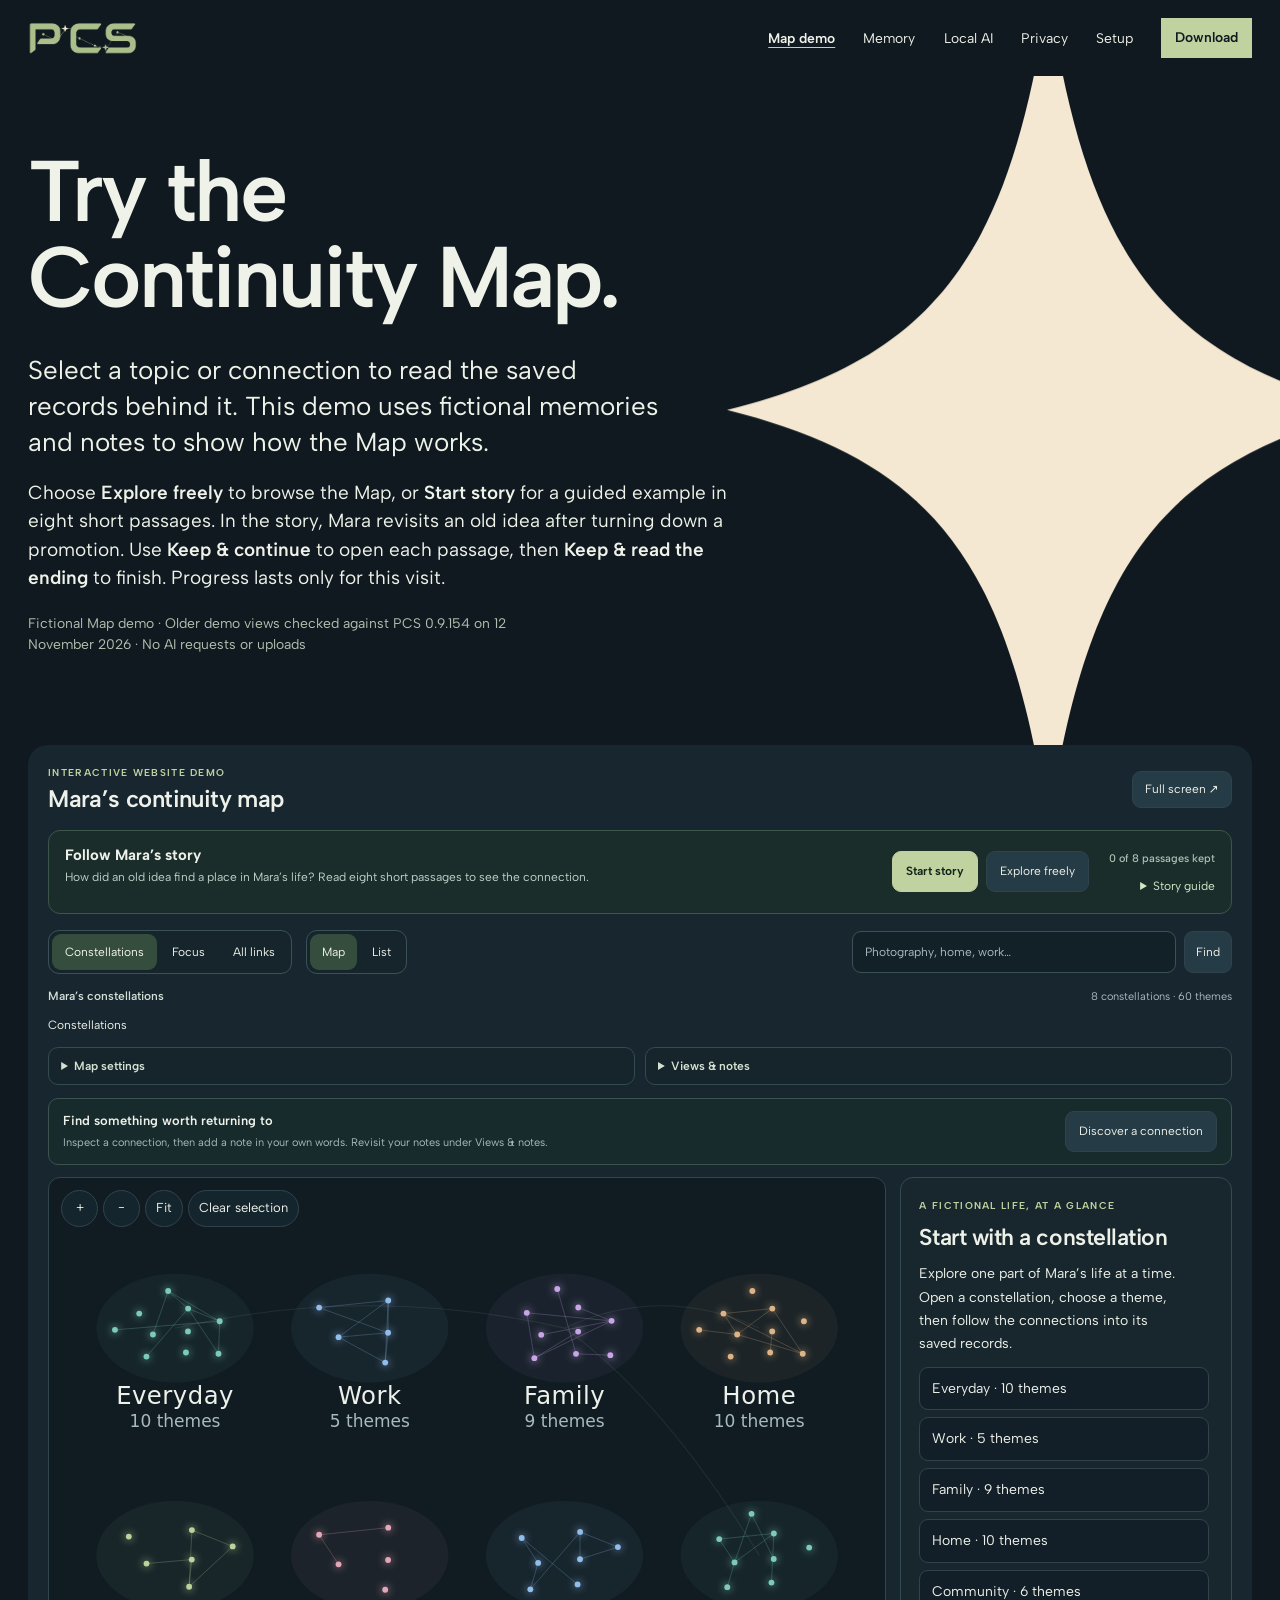
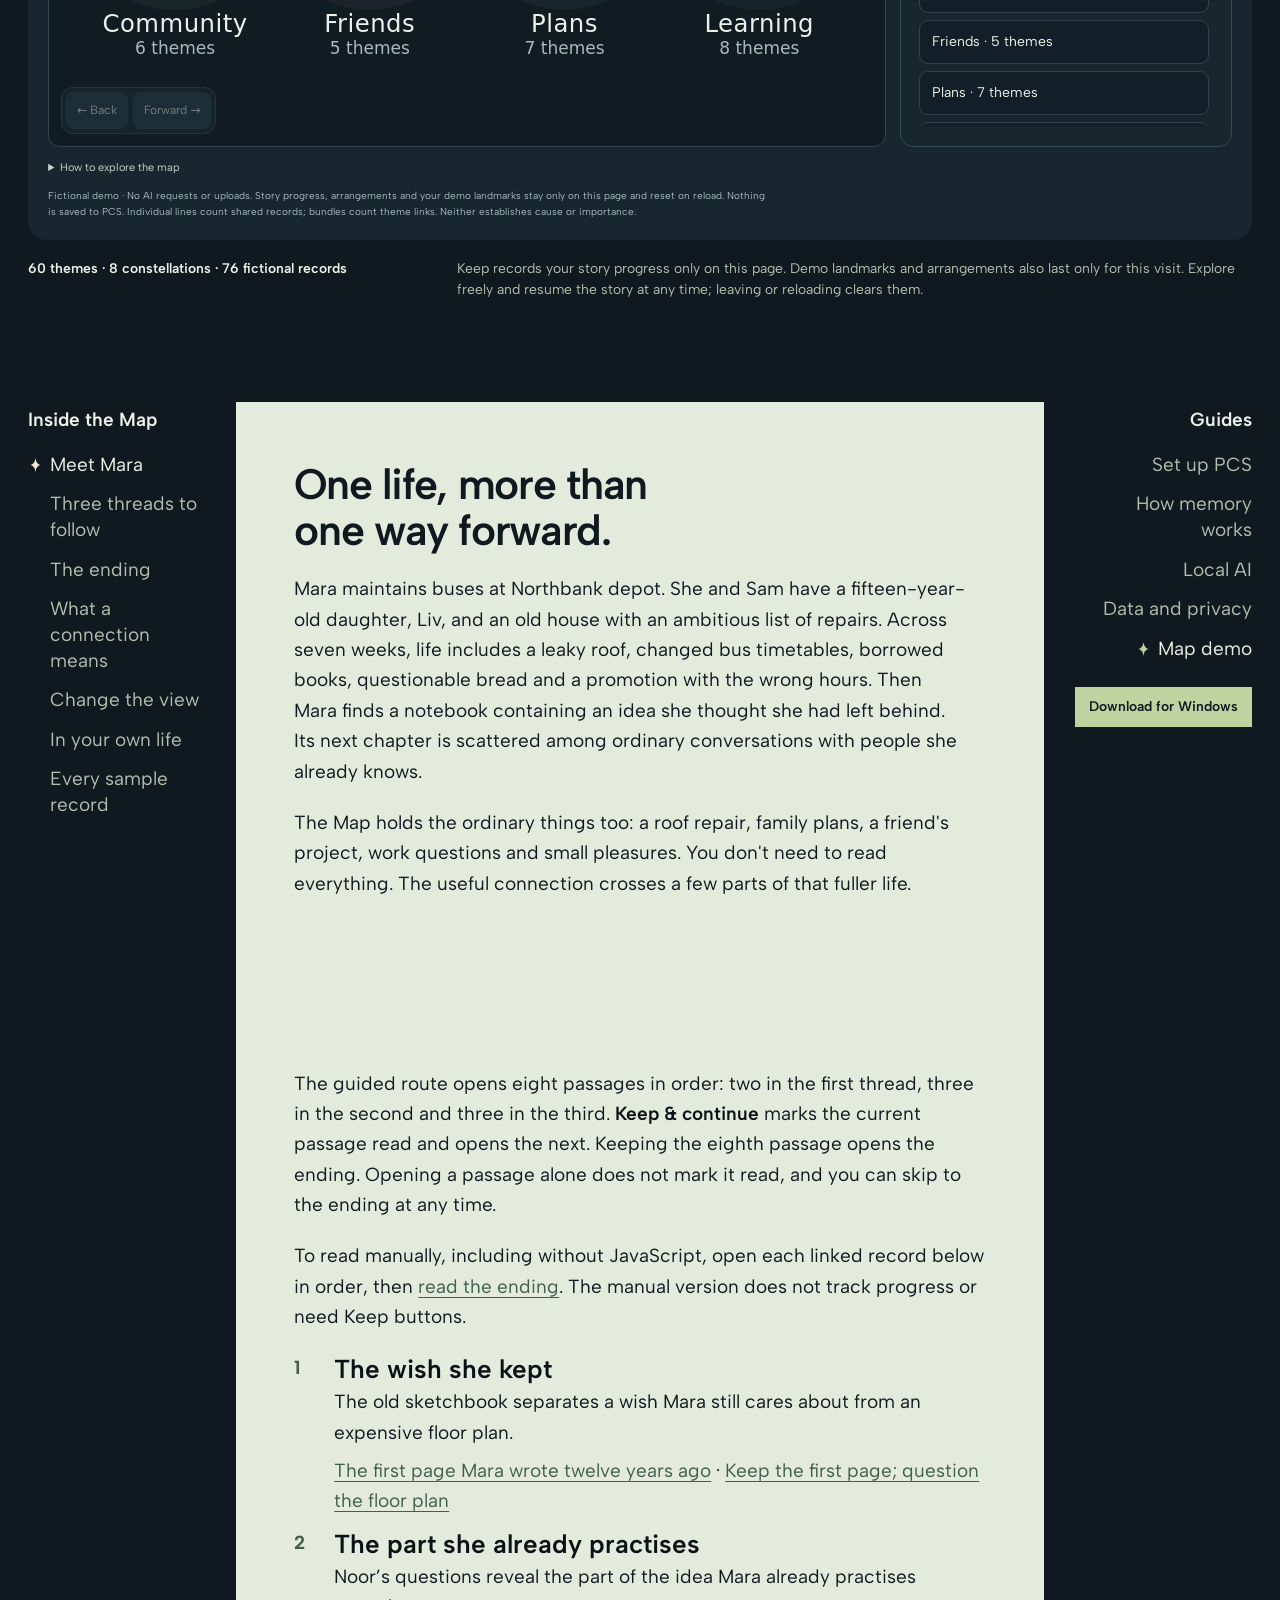
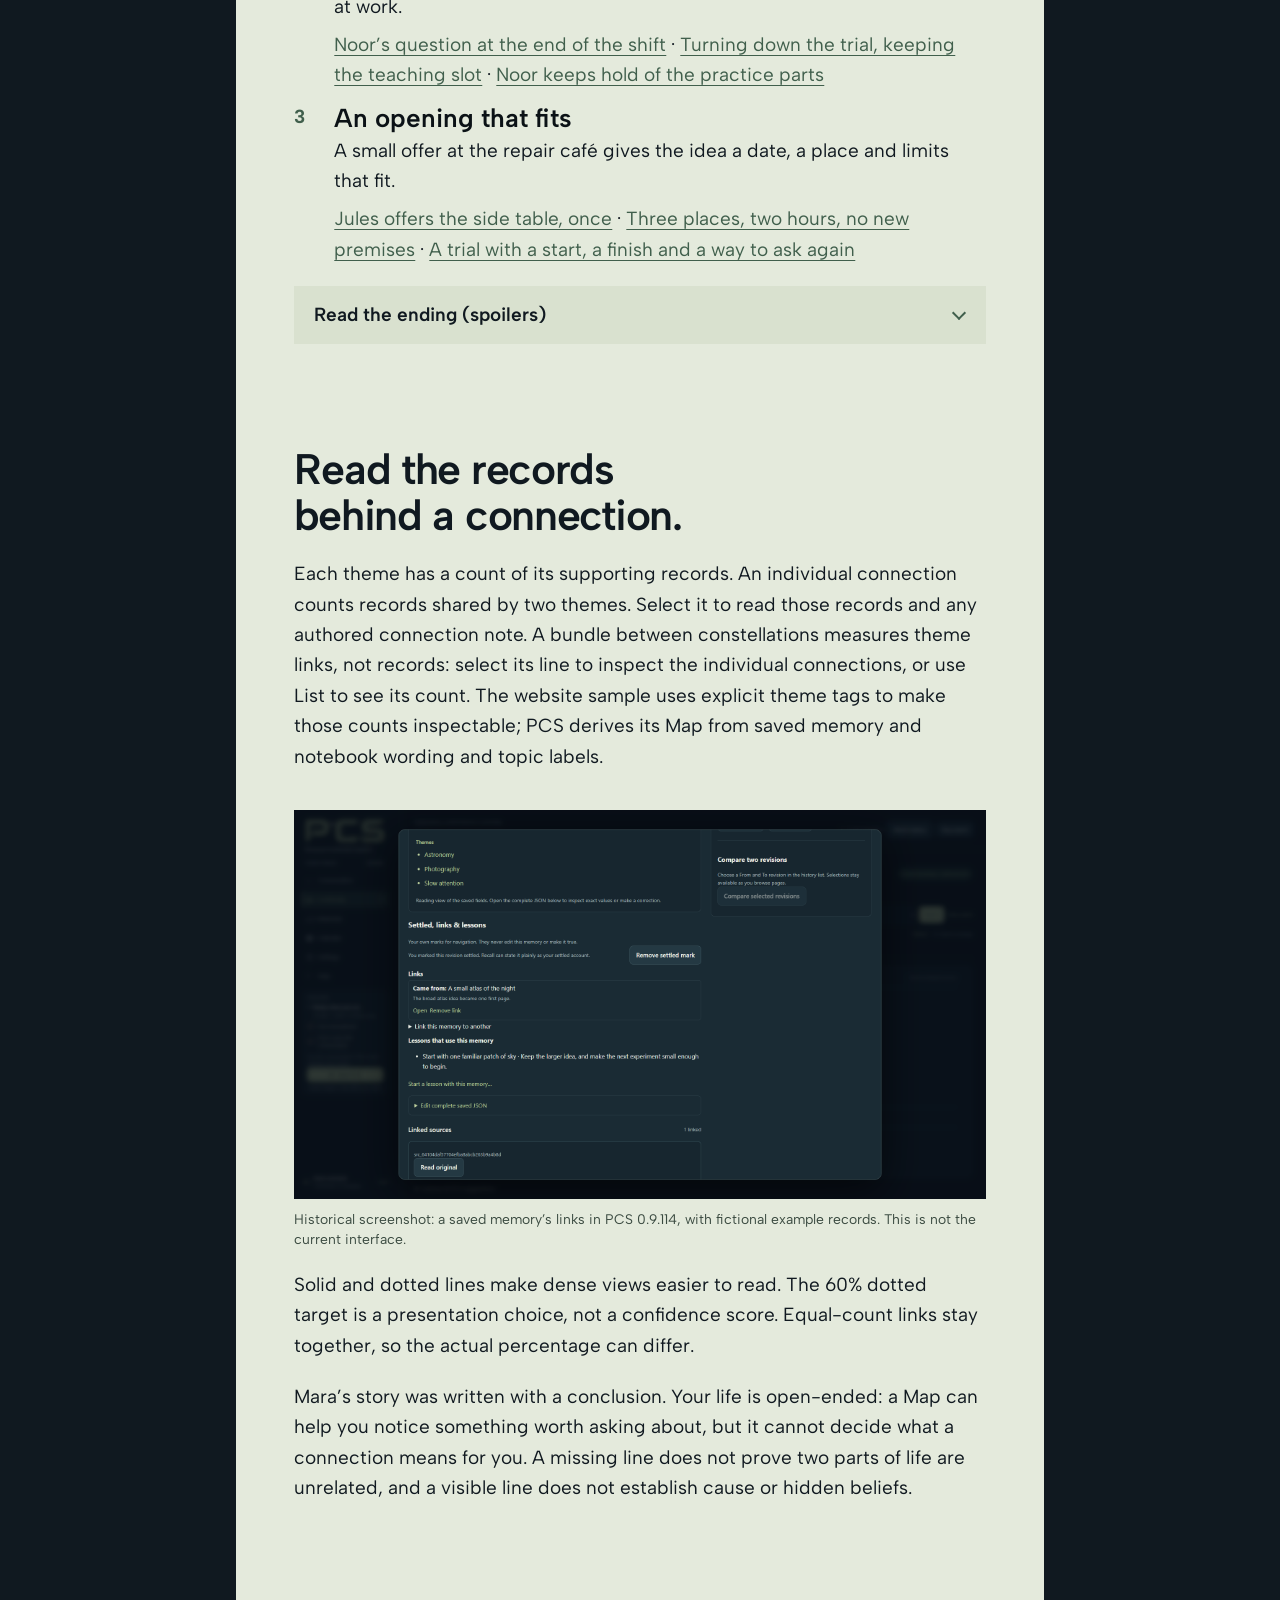
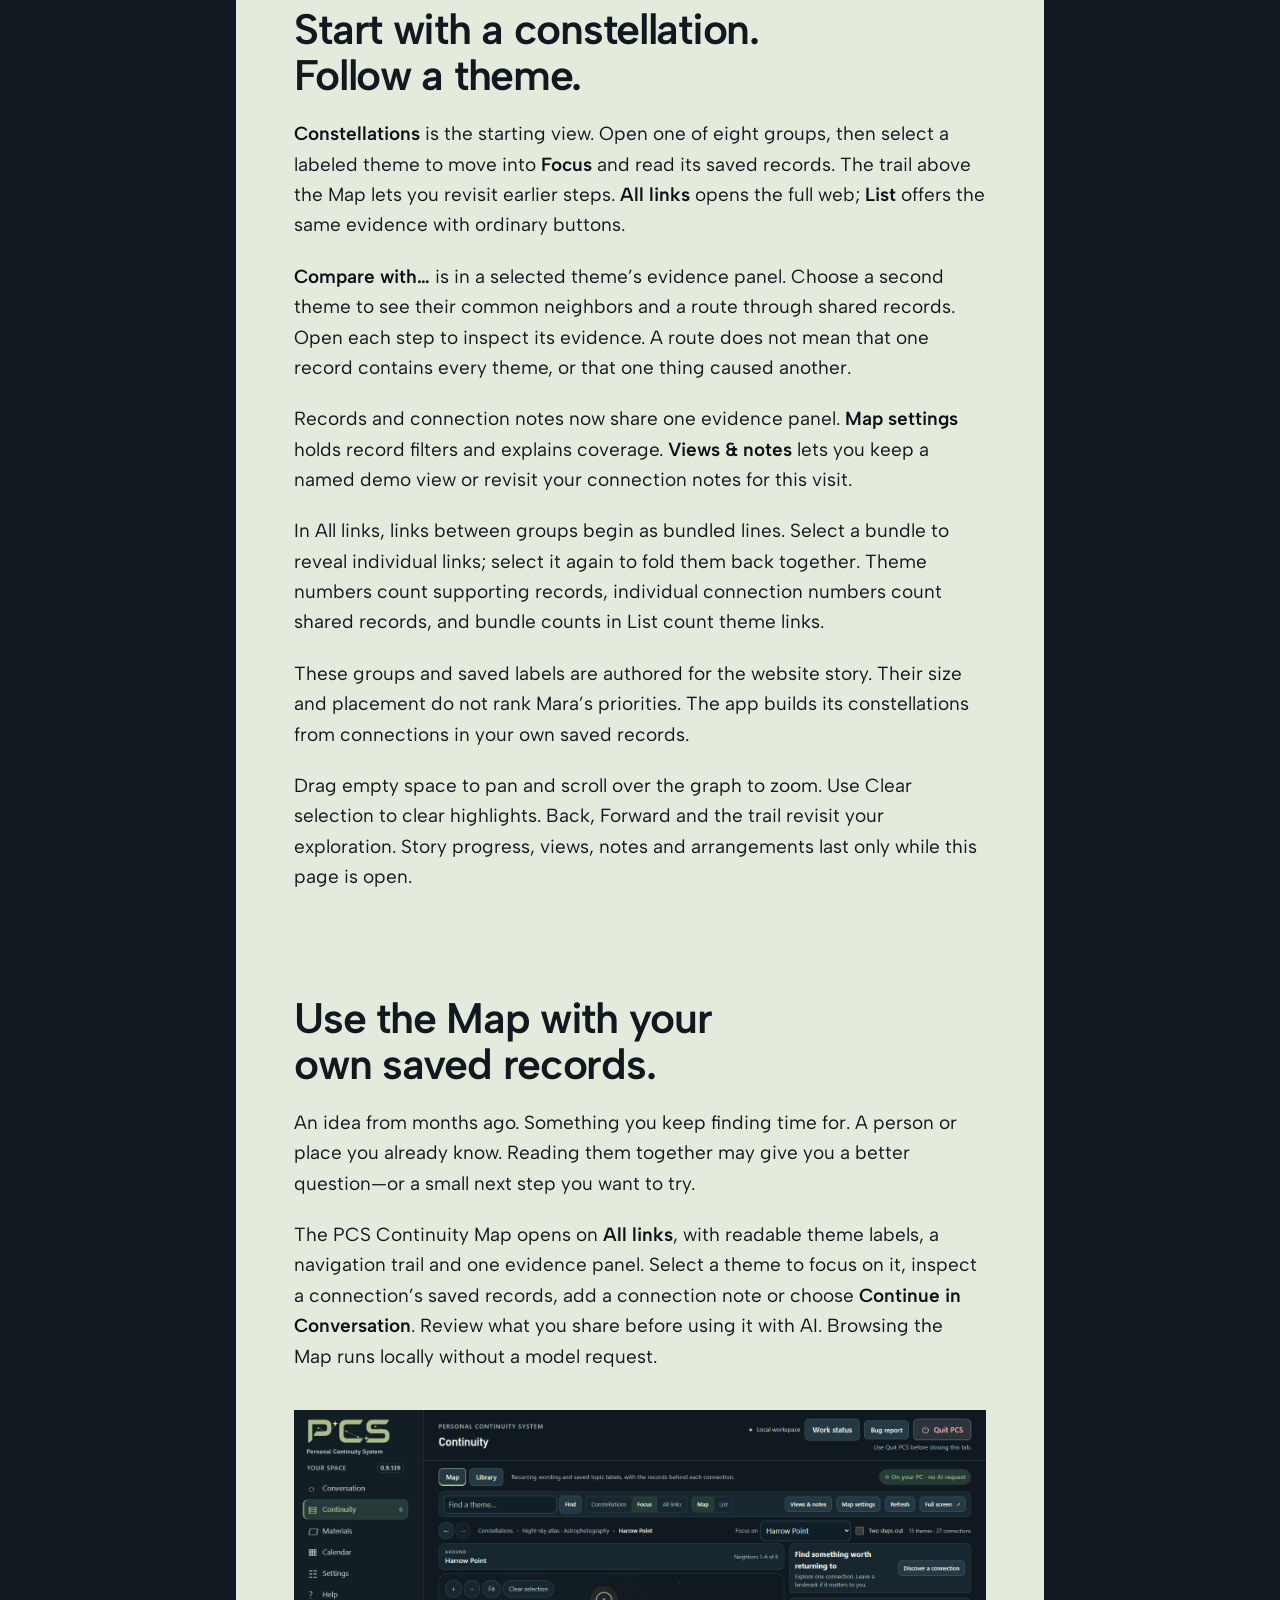
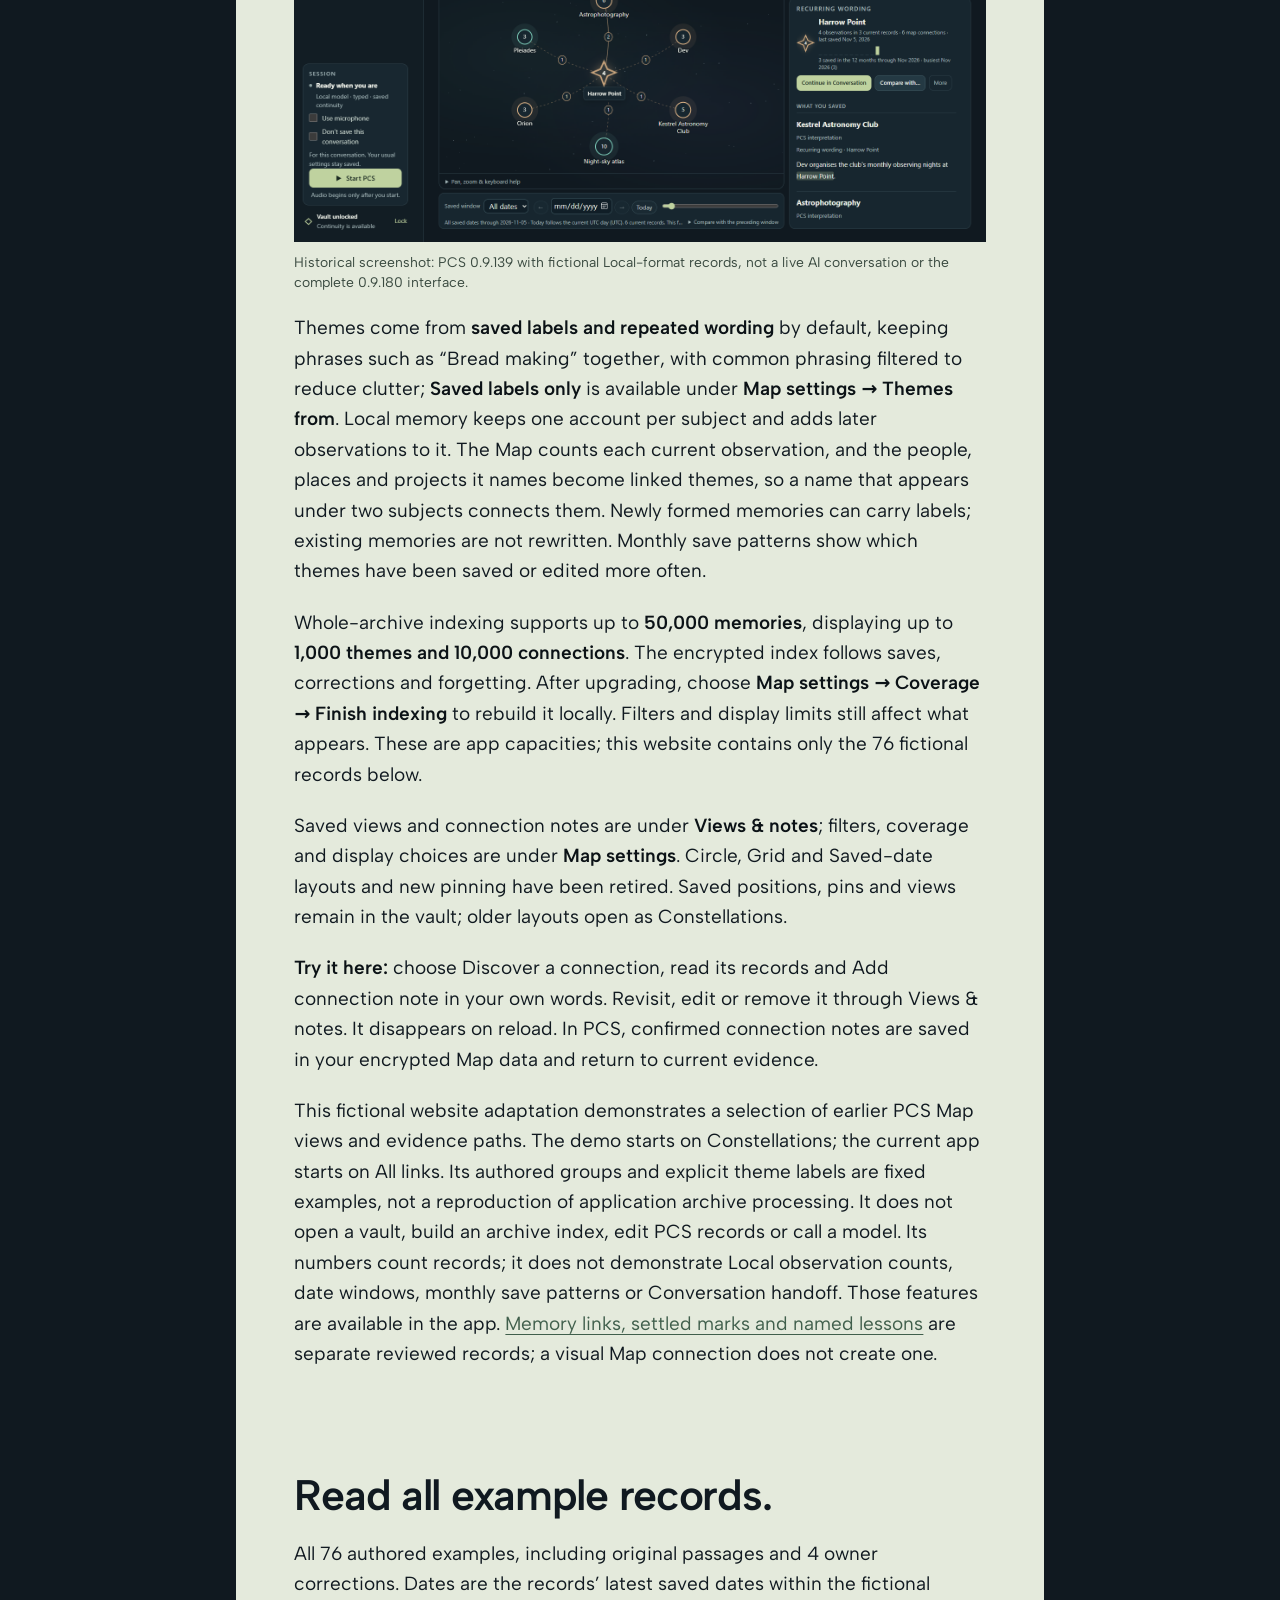
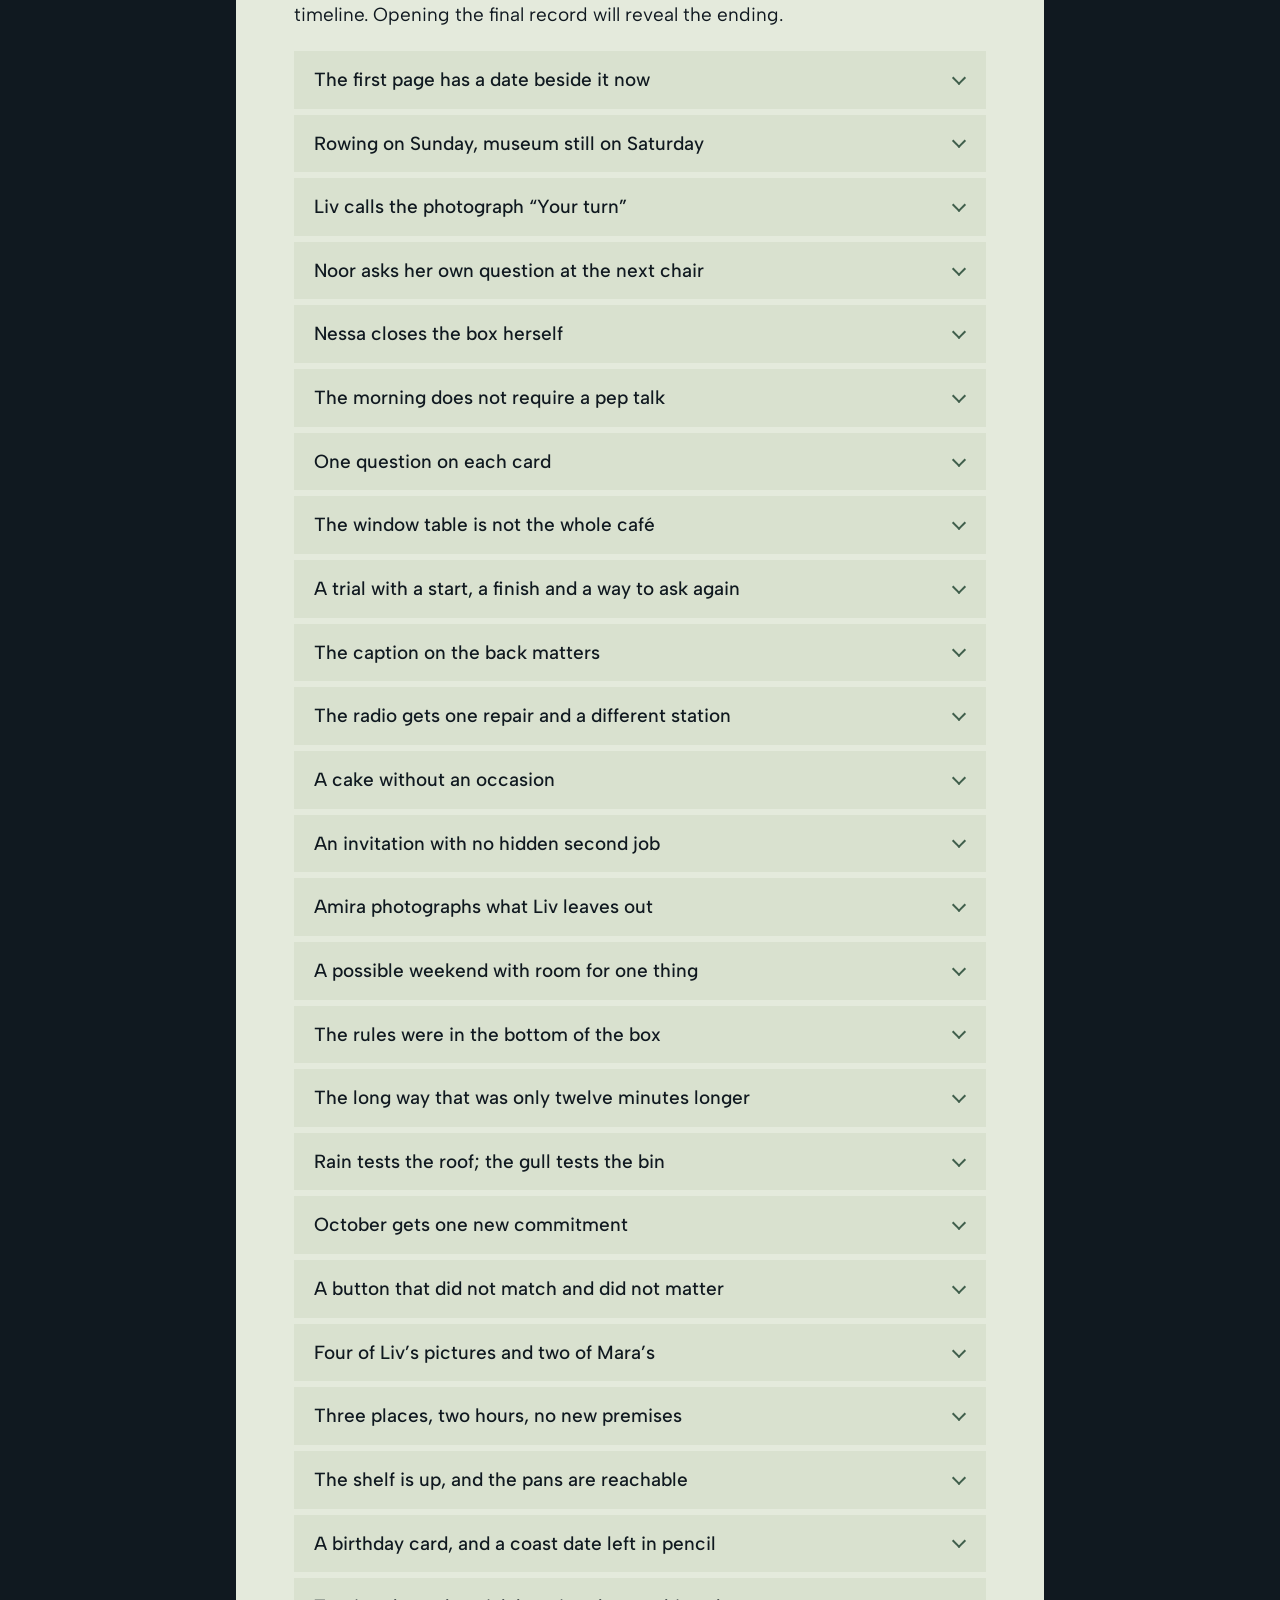
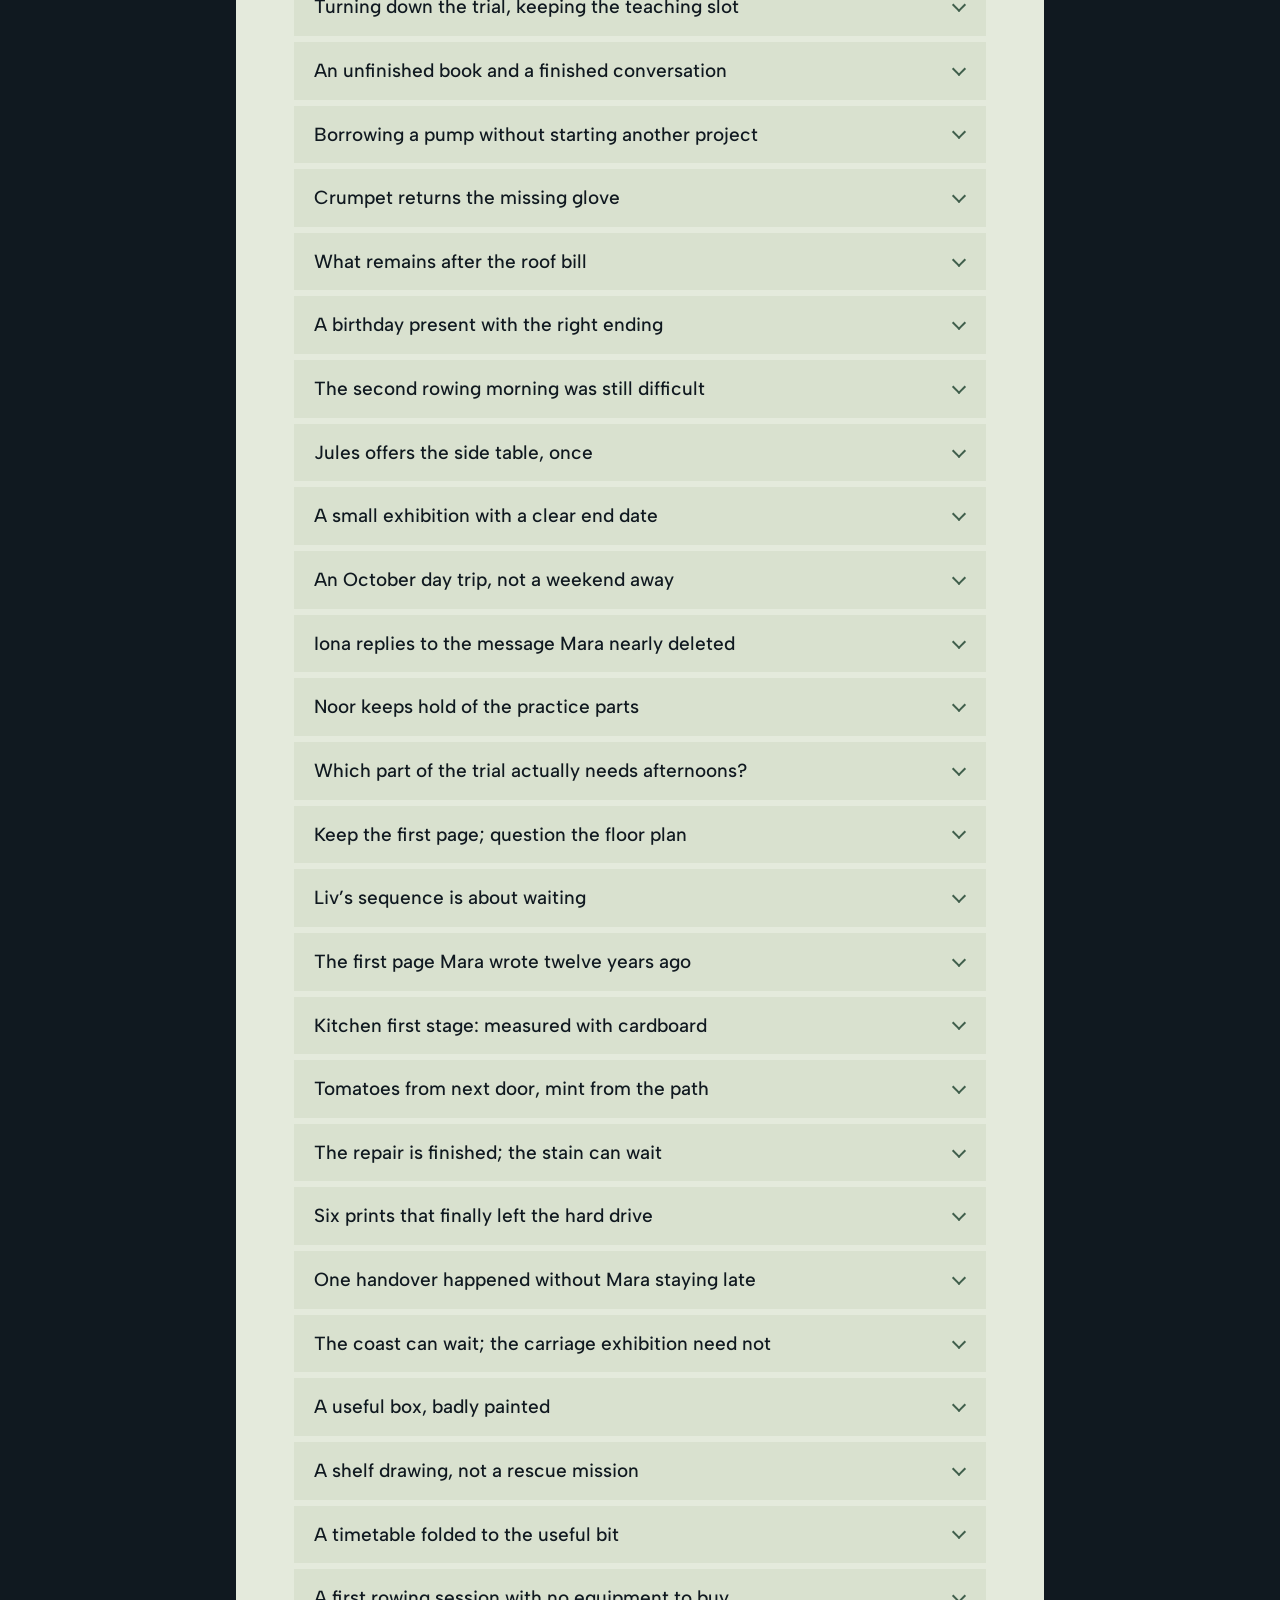
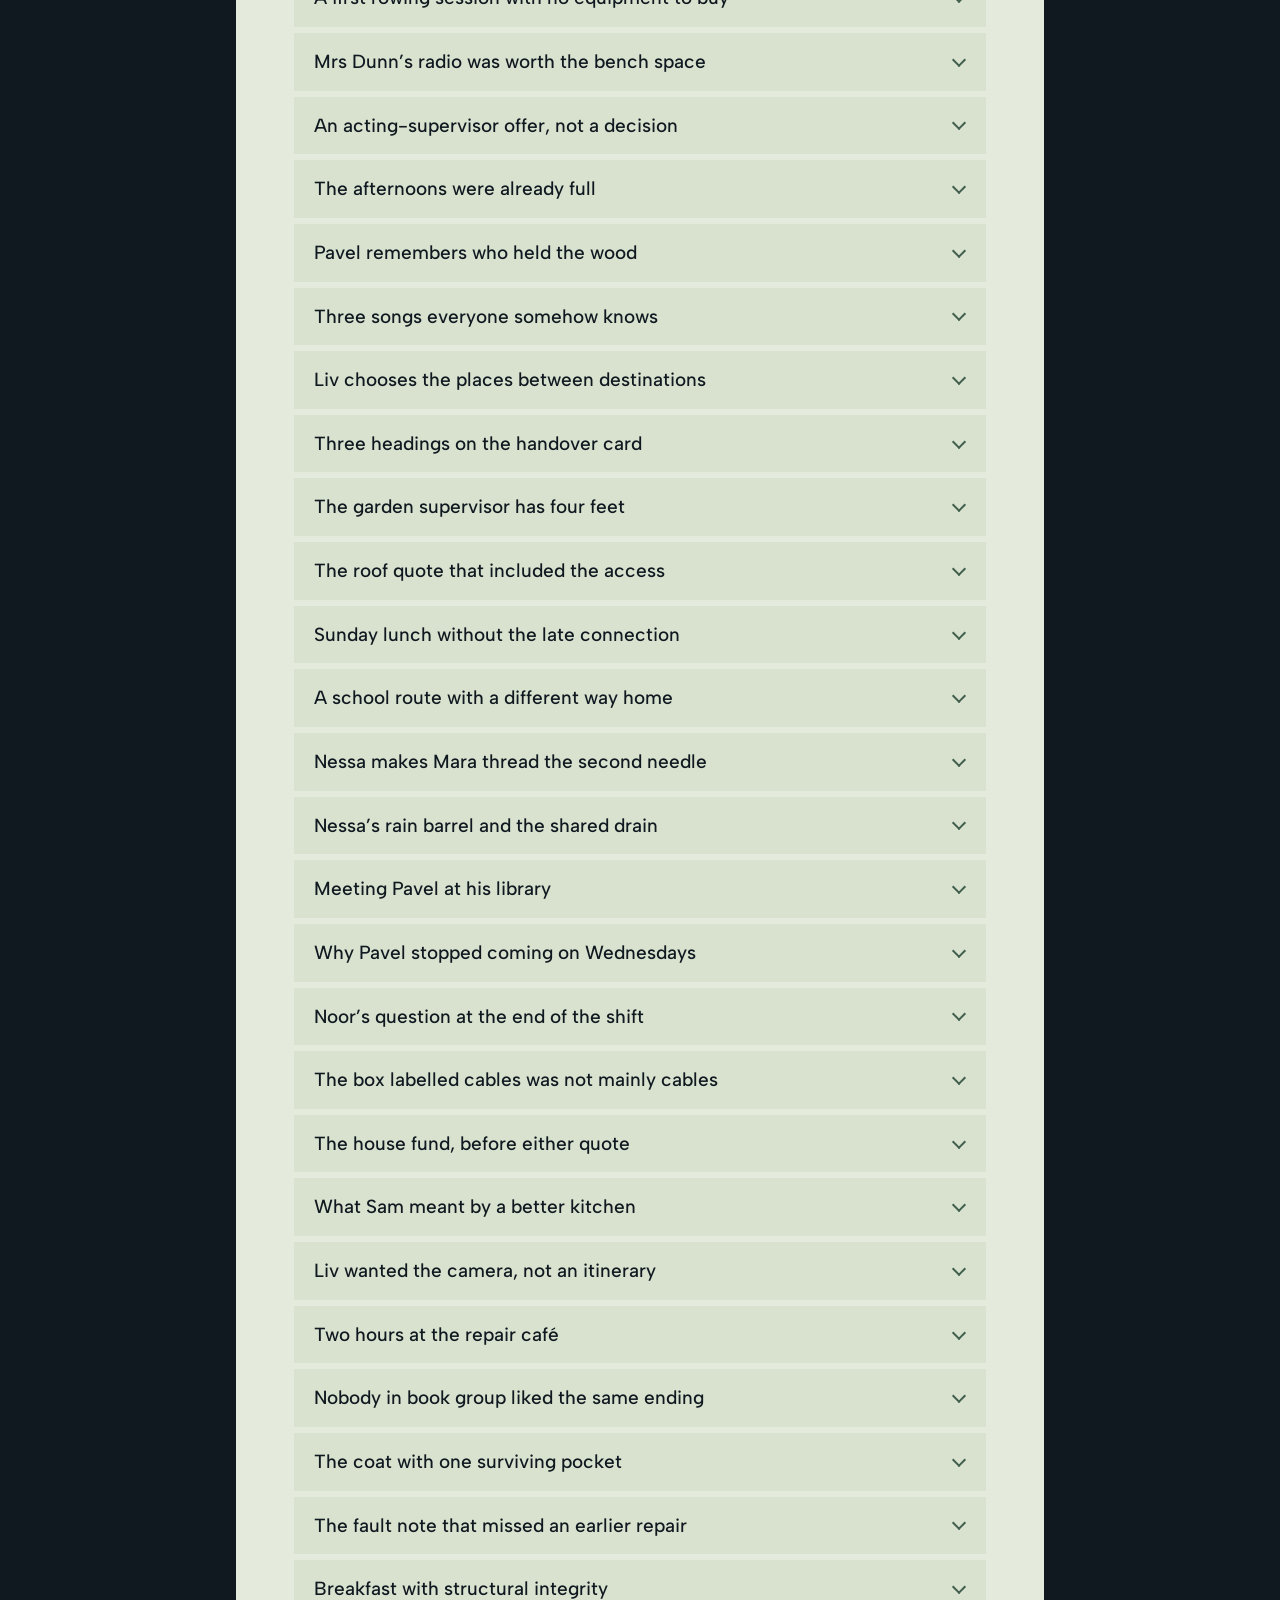
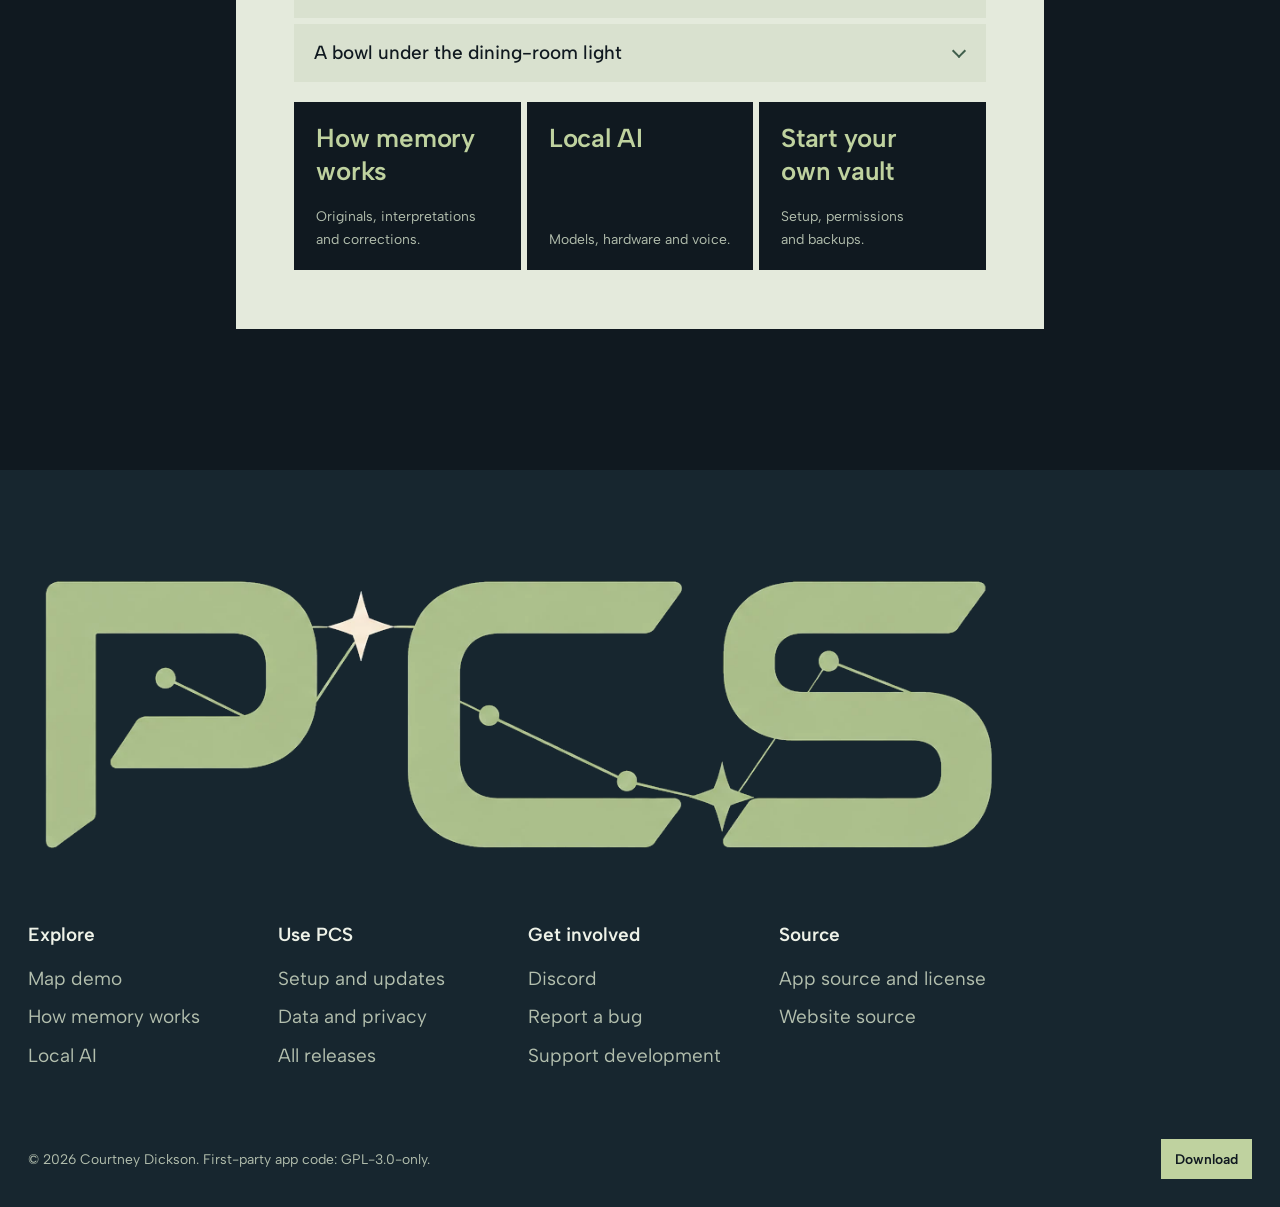
==== commit 61789ab1: "Add files via upload" ====
--- a/continuity-map.html
+++ b/continuity-map.html
@@ -3,7 +3,7 @@
 <title>Try the Continuity Map — PCS</title><meta name="description" content="Try the PCS Map with fictional memories and notes. Select a topic or connection to read its records, or follow an eight-passage example story."><meta name="theme-color" content="#101920">
 <link rel="canonical" href="https://pcs-personalcontinuitysystem.github.io/PCS-site/continuity-map.html"><link rel="icon" type="image/svg+xml" href="assets/pcs-star.svg">
 <meta property="og:type" content="website"><meta property="og:site_name" content="PCS"><meta property="og:title" content="Try the Continuity Map — PCS"><meta property="og:description" content="Try the PCS Map with fictional memories and notes. Select a topic or connection to read its records, or follow an eight-passage example story."><meta property="og:url" content="https://pcs-personalcontinuitysystem.github.io/PCS-site/continuity-map.html"><meta property="og:image" content="https://pcs-personalcontinuitysystem.github.io/PCS-site/assets/social-preview-plain.png?v=20261021-sage-r2"><meta property="og:image:alt" content="PCS — A new AI shouldn’t mean starting over. Free for Windows."><meta name="twitter:card" content="summary_large_image">
-<script type="application/ld+json">{"@context": "https://schema.org", "@type": "WebPage", "name": "Try the Continuity Map — PCS", "description": "Try the PCS Map with fictional memories and notes. Select a topic or connection to read its records, or follow an eight-passage example story.", "url": "https://pcs-personalcontinuitysystem.github.io/PCS-site/continuity-map.html", "isPartOf": {"@type": "WebSite", "name": "PCS", "url": "https://pcs-personalcontinuitysystem.github.io/PCS-site/"}, "about": {"@type": "SoftwareApplication", "name": "PCS", "softwareVersion": "0.9.164", "url": "https://github.com/PCS-PersonalContinuitySystem/PCS/releases/tag/v0.9.164"}}</script><link rel="stylesheet" href="assets/map.css?v=map-0120-20261023-r1"><script defer src="assets/map-data.js?v=0959-r2"></script><script defer src="assets/map.js?v=map-0154-20261112-r1"></script><meta name="color-scheme" content="dark"><link rel="preload" href="assets/fonts/albert-sans-latin-wght.woff2" as="font" type="font/woff2" crossorigin><link rel="stylesheet" href="assets/atlas.css?v=20261112-0154-r3"><link rel="stylesheet" href="assets/atlas-guides.css?v=20261021-atlas-2"><script>document.documentElement.classList.add('js')</script><script defer src="assets/atlas.js?v=20261116-0164"></script></head>
+<script type="application/ld+json">{"@context": "https://schema.org", "@type": "WebPage", "name": "Try the Continuity Map — PCS", "description": "Try the PCS Map with fictional memories and notes. Select a topic or connection to read its records, or follow an eight-passage example story.", "url": "https://pcs-personalcontinuitysystem.github.io/PCS-site/continuity-map.html", "isPartOf": {"@type": "WebSite", "name": "PCS", "url": "https://pcs-personalcontinuitysystem.github.io/PCS-site/"}, "about": {"@type": "SoftwareApplication", "name": "PCS", "softwareVersion": "0.9.180", "url": "https://github.com/PCS-PersonalContinuitySystem/PCS/releases/tag/v0.9.180"}}</script><link rel="stylesheet" href="assets/map.css?v=map-0120-20261023-r1"><script defer src="assets/map-data.js?v=0959-r2"></script><script defer src="assets/map.js?v=map-0154-20261112-r1"></script><meta name="color-scheme" content="dark"><link rel="preload" href="assets/fonts/albert-sans-latin-wght.woff2" as="font" type="font/woff2" crossorigin><link rel="stylesheet" href="assets/atlas.css?v=20261118-0180"><link rel="stylesheet" href="assets/atlas-guides.css?v=20261021-atlas-2"><script>document.documentElement.classList.add('js')</script><script defer src="assets/atlas.js?v=20261116-0164"></script></head>
 <body class="guide guide--map"><a class="skip-link" href="#main">Skip to content</a>
 <header class="masthead">
   <div class="masthead__inner">
@@ -43,19 +43,19 @@
 <h2 id="app">Use the Map with your own saved records.</h2>
 <p>An idea from months ago. Something you keep finding time for. A person or place you already know. Reading them together may give you a better question—or a small next step you want to try.</p>
 <p>The PCS Continuity Map opens on <strong>All links</strong>, with readable theme labels, a navigation trail and one evidence panel. Select a theme to focus on it, inspect a connection’s saved records, add a connection note or choose <strong>Continue in Conversation</strong>. Review what you share before using it with AI. Browsing the Map runs locally without a model request.</p>
-<figure><a data-image-preview href="screenshots/pcs-map-focus-0139.png"><img src="screenshots/pcs-map-focus-0139.png" width="1600" height="1000" loading="lazy" alt="PCS 0.9.139 Continuity Map focused on Harrow Point, a place named in fictional observations about astrophotography, an astronomy club and a night-sky atlas, with the records behind it."></a><figcaption>Historical screenshot: PCS 0.9.139 with fictional Local-format records, not a live AI conversation or the complete 0.9.164 interface.</figcaption></figure>
+<figure><a data-image-preview href="screenshots/pcs-map-focus-0139.png"><img src="screenshots/pcs-map-focus-0139.png" width="1600" height="1000" loading="lazy" alt="PCS 0.9.139 Continuity Map focused on Harrow Point, a place named in fictional observations about astrophotography, an astronomy club and a night-sky atlas, with the records behind it."></a><figcaption>Historical screenshot: PCS 0.9.139 with fictional Local-format records, not a live AI conversation or the complete 0.9.180 interface.</figcaption></figure>
 <p>Themes come from <strong>saved labels and repeated wording</strong> by default, keeping phrases such as “Bread making” together, with common phrasing filtered to reduce clutter; <strong>Saved labels only</strong> is available under <strong>Map settings → Themes from</strong>. Local memory keeps one account per subject and adds later observations to it. The Map counts each current observation, and the people, places and projects it names become linked themes, so a name that appears under two subjects connects them. Newly formed memories can carry labels; existing memories are not rewritten. Monthly save patterns show which themes have been saved or edited more often.</p>
 <p>Whole-archive indexing supports up to <strong>50,000 memories</strong>, displaying up to <strong>1,000 themes and 10,000 connections</strong>. The encrypted index follows saves, corrections and forgetting. After upgrading, choose <strong>Map settings → Coverage → Finish indexing</strong> to rebuild it locally. Filters and display limits still affect what appears. These are app capacities; this website contains only the 76 fictional records below.</p>
 <p>Saved views and connection notes are under <strong>Views &amp; notes</strong>; filters, coverage and display choices are under <strong>Map settings</strong>. Circle, Grid and Saved-date layouts and new pinning have been retired. Saved positions, pins and views remain in the vault; older layouts open as Constellations.</p>
 <p><strong>Try it here:</strong> choose Discover a connection, read its records and Add connection note in your own words. Revisit, edit or remove it through Views &amp; notes. It disappears on reload. In PCS, confirmed connection notes are saved in your encrypted Map data and return to current evidence.</p>
 <p>This fictional website adaptation demonstrates a selection of earlier PCS Map views and evidence paths. The demo starts on Constellations; the current app starts on All links. Its authored groups and explicit theme labels are fixed examples, not a reproduction of application archive processing. It does not open a vault, build an archive index, edit PCS records or call a model. Its numbers count records; it does not demonstrate Local observation counts, date windows, monthly save patterns or Conversation handoff. Those features are available in the app. <a href="memory-control.html#threads">Memory links, settled marks and named lessons</a> are separate reviewed records; a visual Map connection does not create one.</p><h2 id="sample-records">Read all example records.</h2><p>All 76 authored examples, including original passages and 4 owner corrections. Dates are the records’ latest saved dates within the fictional timeline. Opening the final record will reveal the ending.</p><div class="sample-records"><details id="record-r76"><summary>The first page has a date beside it now</summary><p class="record-meta">2026-10-04 · notebook · Unfinished ideas / First tries / The café side table / Manageable promises</p><p>Yesterday, 3 October, we held the two-hour trial at the café side table. Three people came to learn; Nessa repaired her own box, Ellis repaired the puppet with Noor, and the drawer catch has a next step. Tools were back at noon. I found the old line: “They leave knowing how to begin next time.” That was the connection I had missed between the notebook, teaching Noor and Nessa letting me stitch my own terrible pocket. I kept imagining a shop or a different job. One table was enough to try the part I still wanted. Jules and I will discuss another date; nothing is booked.</p><blockquote><strong>Original passage</strong><p>The old idea did not need my whole life to become available first. It needed one willing table of people and a morning we could agree on. We actually did it. Wrote “3 October 2026” beside the first page. That feels different from another plan.</p></blockquote></details><details id="record-r75"><summary>Rowing on Sunday, museum still on Saturday</summary><p class="record-meta">2026-10-04 · memory · Learning to row / Museum days / Bus connections / Weekend time</p><p>Mara attended the first morning of the six-week rowing course and still had to think hard about the order of the movements. The previous day had not made being a beginner feel instantly comfortable. Afterwards she checked the museum trains with Pavel and confirmed their Saturday 10 October day trip. They chose a return service with time for lunch and kept the ticket cost in the personal travel budget. Sunday remained for rowing, not another café session. Mara came home tired and glad she had not filled every available space with the new idea.</p><blockquote><strong>Original passage</strong><p>Rowing still requires my full, occasionally unhelpful concentration. Dad and I confirmed the museum for Saturday the tenth, with a sensible return train. No café booking for next Sunday. I would like this good thing to fit among other good things.</p></blockquote></details><details id="record-r74"><summary>Liv calls the photograph “Your turn”</summary><p class="record-meta">2026-10-03 · memory · Liv / Photography / First tries / Family photographs</p><p>Liv came to the café and asked before taking photographs. Her favourite showed Nessa’s hands on the box and Mara’s hands resting on her knees. She titled it “Your turn.” Mara initially wished she looked more useful, then saw what Liv had noticed. It reminded her of Pavel saying he had held the wood while she made the bird box. Liv said this picture belonged to her own small set from the morning, not automatically to the school sequence. Nessa agreed they could keep copies, and any public use would need a separate conversation.</p><blockquote><strong>Original passage</strong><p>Liv’s picture has my hands doing absolutely nothing. She called it “Your turn.” I nearly objected, then thought about Dad holding the wood. Nessa is happy for us to keep copies. Sharing them is a separate question, and Liv’s project remains hers.</p></blockquote></details><details id="record-r73"><summary>Noor asks her own question at the next chair</summary><p class="record-meta">2026-10-03 · memory · Noor / Teaching at work / Learning something new / Volunteering</p><p>At the same session, Noor helped Ellis work out why a small wooden puppet kept dropping one arm. Mara heard her ask Ellis to show what happened before offering a suggestion. The repair took longer than either expected, and the third learner’s drawer catch still needed a different part. They wrote down that next step instead of pretending every object had to leave finished. Noor left at noon for her sister’s lunch. Afterwards she said she would consider helping again, but wanted to be asked about an actual date. Mara recorded precisely that.</p><blockquote><strong>Original passage</strong><p>Noor and Ellis solved the puppet arm. The drawer catch needs a part; they know which question to bring back. Not every job finished, and nobody failed the morning. Noor left at twelve. Ask about a date if there is another one.</p></blockquote></details><details id="record-r72"><summary>Nessa closes the box herself</summary><p class="record-meta">2026-10-03 · memory · First tries / The café side table / Neighbours / Things worth keeping</p><p>At the first beginner session, Nessa brought the wooden keepsake box her father had made. Mara started to reach for it, then asked what Nessa had noticed. With Mara beside her, Nessa worked out why the hinge would not sit square and made the small repair herself. When the lid closed, she opened it and tried again, smiling. The box held letters she liked to reread; now it could go back on her shelf. She said, “I thought I’d come away with a mended box. I’m going home knowing I can have a go.”</p><blockquote><strong>Original passage</strong><p>Nessa closed the lid, opened it, and closed it again. She did the repair. I nearly took the box and remembered to ask instead. Her exact words: “I thought I’d come away with a mended box. I’m going home knowing I can have a go.”</p></blockquote></details><details id="record-r71"><summary>The morning does not require a pep talk</summary><p class="record-meta">2026-10-03 · memory · Early mornings / Tea breaks / Walking / Weather</p><p>Mara woke before the alarm and briefly considered rewriting the cards. Sam made tea and asked whether she had packed her lunch. The forecast was dry, so she walked to the café with the old notebook in her bag and the borrowed lamp waiting there. She was nervous enough to rehearse the first sentence twice. At the bridge, Sal was putting out the blue chair by her shop. They said good morning. Mara arrived with time to put her coat away, without turning anticipation into another hour of preparation.</p><blockquote><strong>Original passage</strong><p>Tea, cards, lunch. Sam asked about lunch, which was more useful than telling me not to be nervous. Walked over. Sal was putting the chair outside her shop. Arrived ten minutes early and resisted improving the plan on the doorstep.</p></blockquote></details><details id="record-r70"><summary>One question on each card</summary><p class="record-meta">2026-10-02 · notebook · Sketchbooks / First tries / Teaching at work / Small useful changes</p><p>For the trial, Mara wrote three plain questions on separate cards: what do you want this to do, what have you noticed, and what could you try next? They reminded her of the useful handover headings at work, although a beginner table had a different purpose. She left room for drawings and wrong turns rather than writing a script. Noor suggested asking permission before moving someone’s object. Mara added that at the top. The cards were prompts for listening, not a way to make every person follow the same route.</p><blockquote><strong>Original passage</strong><p>Three questions, plenty of blank space. Noor added “ask before taking it.” Fair. A useful lesson can leave room for the learner’s next thought. These are cards, not a script for an imaginary perfectly cooperative person.</p></blockquote></details><details id="record-r69"><summary>The window table is not the whole café</summary><p class="record-meta">2026-10-02 · memory · Repair café / The café side table / Volunteering / Jules</p><p>Mara visited the café to check the table with Jules. There was space for three learners, two helpers and their small objects without blocking the usual repair queue. They moved a stack of empty crates and borrowed a lamp. Jules would open as usual; Mara did not need to arrive hours early or become responsible for the entire morning. Liv asked whether she could take a few photographs after getting permission from the people at the table. Mara said yes, and let her decide whether to come.</p><blockquote><strong>Original passage</strong><p>Table checked, crates moved, lamp borrowed. Jules is running the café; I am running one table for two hours. Liv might take pictures if people agree. We can all have specific jobs without my becoming the owner of Saturday.</p></blockquote></details><details id="record-r65"><summary>A trial with a start, a finish and a way to ask again</summary><p class="record-meta">2026-10-02 · notebook · The café side table / Repair café / Tools / Manageable promises</p><p>Jules confirmed the three learners, the side table and the café’s usual repair team for unsuitable jobs. Mara checked that each person knew the aim was to work on their own object with help, not leave it for a repair service. They would stop at noon, return the tools and ask afterwards whether anyone wanted another session. Mara packed paper for quick sketches, then crossed out a twelve-page handout. The old notebook stayed in her bag. The plan was small enough to explain in a few sentences and had an ending before it began.</p><blockquote><strong>Original passage</strong><p>Confirmed: three learners, ten to twelve, side table, tools back at noon. They know it is a chance to try, not a drop-off queue. Crossed out the enormous handout. Ask afterwards about doing it again; do not announce a schedule on everyone’s behalf.</p></blockquote></details><details id="record-r68"><summary>The caption on the back matters</summary><p class="record-meta">2026-10-01 · memory · Family photographs / Pavel / Things worth keeping / Photography</p><p>Mara placed the bird-box photograph beside the newer picture of Pavel helping mark the kitchen shelf. The old caption now credited her own work and his help; the new one named what he had actually done. She liked seeing both without pretending the years between had been one continuous project. Pavel asked for a copy of the kitchen picture. Mara ordered one small print from her personal money and wrote his address on the envelope immediately. It was less likely to become another nice intention trapped on her phone.</p><blockquote><strong>Original passage</strong><p>Printed Dad one kitchen picture. Wrote the address now. The old bird-box caption says he helped, because that is what happened. I like having both photographs without turning them into a grand account of everything between.</p></blockquote></details><details id="record-r67"><summary>The radio gets one repair and a different station</summary><p class="record-meta">2026-10-01 · memory · The kitchen radio / Music / Kitchen plans / Tools</p><p>Mara finally replaced the loose knob on the kitchen radio with a matching spare from the repair café. Sam found the station he had wanted all along. They disagreed about the next song and settled on taking turns choosing during dinner. Mara put the remaining spare parts back in their labelled drawer before starting another job. The repaired radio was still an old radio with a scratched case. It belonged in the kitchen because they liked using it, not because every object in the house had to be rescued.</p><blockquote><strong>Original passage</strong><p>Knob replaced, spare parts returned, station chosen by Sam. We are taking turns with the music because apparently finding a radio knob does not confer editorial control. The scratched case can remain scratched.</p></blockquote></details><details id="record-r66"><summary>A cake without an occasion</summary><p class="record-meta">2026-09-30 · memory · Bread experiments / Recipes / Meals together / Board games</p><p>Sam used the last bruised apples in a cake and served it after an ordinary Wednesday dinner. The edge had stuck to the tin, so Liv arranged the broken pieces around the middle and called it architectural. Mara recognised a joke returning from the first loaf. Sam wrote the cooking time on the recipe; his borrowed oven thermometer disagreed with the dial. Afterwards they played a short round of Iona’s board game, using the actual rules this time. No birthday, visitor or finished house project had been required. It was simply a Wednesday with cake.</p><blockquote><strong>Original passage</strong><p>Apple cake, slightly dismantled. Liv says architectural food is a family tradition now. Sam noted the real cooking time. We played the game again with the proper rules and saved two pieces of cake before accidentally finishing the evidence.</p></blockquote></details><details id="record-r64"><summary>An invitation with no hidden second job</summary><p class="record-meta">2026-09-30 · memory · Messages / Volunteering / Noor / Manageable promises</p><p>Mara sent Noor the final café details and asked whether she still wanted to help. Noor confirmed the date and said she needed to leave at noon for lunch with her sister. Mara wrote that into the plan. Noor offered to bring a practice hinge she already owned, but asked Mara to handle future invitations. They agreed there were no future dates yet. Mara noticed how much easier the conversation was when both people could see the size of the promise. She would be teaching with Noor for two hours, not recruiting her into a permanent role.</p><blockquote><strong>Original passage</strong><p>Noor is still up for Saturday and leaves at twelve. Her sister’s lunch is not a scheduling problem for me to solve. She will bring the practice hinge. There are no further dates hiding inside this invitation.</p></blockquote></details><details id="record-r63"><summary>Amira photographs what Liv leaves out</summary><p class="record-meta">2026-09-29 · memory · Amira / Photography / School projects / Liv</p><p>Amira’s photographs of the footbridge concentrated on hands: a person fastening a coat, another holding the railing, two friends passing a bag. Liv preferred wider views that showed where people went afterwards. They decided to keep separate school sequences rather than force the pictures into one style. Mara enjoyed seeing the difference without treating it as an argument to settle. Liv said Mara could keep a photograph of the layout but asked again that the unfinished work stay off the internet. Mara saved that condition alongside the image.</p><blockquote><strong>Original passage</strong><p>Liv and Amira see different things in the same place. They are making separate sequences and seem quite happy about it. I can keep the layout picture, not post it. Wrote that beside the image so future me does not have to guess.</p></blockquote></details><details id="record-r62"><summary>A possible weekend with room for one thing</summary><p class="record-meta">2026-09-29 · memory · Days away / Visits and travel / Walking / Sam</p><p>Sam’s November rota arrived, leaving one possible weekend for the coast. They picked a modest place to investigate near the station and agreed on one planned walk, leaving the rest open. Mara did not book while the cancellation terms were unclear. She wrote the question beside the accommodation link and sent it to Sam. Planning a trip together felt better when she was not silently building the entire itinerary. The museum visit with Pavel had its own page and budget; it was not absorbed into this plan.</p><blockquote><strong>Original passage</strong><p>One coastal walk and some unplanned time sounds good. Need to check cancellation before booking. Sent Sam the actual question rather than twelve links. Dad’s museum day stays on its own page. Different people, different trip.</p></blockquote></details><details id="record-r61"><summary>The rules were in the bottom of the box</summary><p class="record-meta">2026-09-28 · memory · Board games / Old friends / Sam / Tea breaks</p><p>Iona came round with a borrowed board game and a bag of snacks. Sam had learned a rule from someone who had learned it incorrectly from someone else. After a cheerful dispute they found the actual instructions underneath the insert and restarted the round. Mara lost by one point and requested that the record distinguish this from the invented version. They agreed to play again when nobody had an early shift the next morning. The cups stayed on the table until Iona had gone; the untidy room had been useful as it was.</p><blockquote><strong>Original passage</strong><p>Lost by one point under the real rules. Under Sam’s inherited rules, the result is unknowable and probably illegal in three counties. Good evening. Leave the box where we can find it next time, preferably with its instructions.</p></blockquote></details><details id="record-r60"><summary>The long way that was only twelve minutes longer</summary><p class="record-meta">2026-09-28 · memory · Walking / River birds / Early mornings / The river</p><p>Mara walked the river route before a later start at work and timed it because she kept describing it as impossible on a weekday. It took twelve minutes longer than the direct route. That would not fit every shift, but it fitted this one. She saw a heron beyond the bridge and checked its shape against a library bird guide later, rather than confidently naming it for Liv. She saved the route time and left the morning itself alone. One pleasant walk did not need to become a daily target.</p><blockquote><strong>Original passage</strong><p>The river adds twelve minutes, not an entire morning. Works today, not on every early shift. Saw what the guide confirms was a heron. I can use this route sometimes without designing a new personality around it.</p></blockquote></details><details id="record-r59"><summary>Rain tests the roof; the gull tests the bin</summary><p class="record-meta">2026-09-27 · memory · Weather / River birds / The river / Roof and rain</p><p>The first sustained rain after the roof repair left the dining-room stain dry. Mara noted the date before deciding when to ask about plastering. On the river path afterwards she watched the familiar gull make several attempts at a closed litter bin. The bird was unsuccessful, though committed. She took no photograph because the camera was at home with Liv. The walk still counted as a walk. At home she told Sam the useful part of the morning first: no water in the bowl, and no need to buy decorating supplies that day.</p><blockquote><strong>Original passage</strong><p>Dry stain after proper rain. Wrote the date down; plaster quote can wait until we know what we want done. The gull lost to the new bin lid. I did not have the camera and somehow survived the event unrecorded.</p></blockquote></details><details id="record-r36"><summary>October gets one new commitment</summary><p class="record-meta">2026-09-27 · notebook · Learning to row / Weekend time / Meals together / Household budget / Manageable promises</p><p>Booked the six-week rowing course beginning 4 October: £84 from my October leisure money, with equipment included. The possible museum trip on Saturday 10 October does not overlap; it still needs its own confirmation. Keep Sunday lunch flexible rather than assuming Dad must come immediately after rowing. House fund stays at £950 after the roof and kitchen payments; leisure spending is a separate pot. No additional regular repair-café shift for now. I would like some weekends with space between the useful things. The course is a six-week commitment, not a decision about every Sunday thereafter. At the end, decide whether I want more mornings on the water.</p><blockquote><strong>Original passage</strong><p>Booked the six rowing Sundays, £84 from October spending. Dad’s possible museum Saturday doesn’t clash, but Sunday lunch can move. No extra regular café shift. I want to try this course without using it as an excuse to timetable the rest of my life around it.</p></blockquote></details><details id="record-r58"><summary>A button that did not match and did not matter</summary><p class="record-meta">2026-09-26 · memory · Small sewing jobs / Liv / Amira / School projects</p><p>Liv and Amira were choosing photographs when a button came off Amira’s cardigan. Liv found the sewing tin and the nearest match, a darker blue. Mara offered to show the first stitch, but Liv remembered Nessa’s explanation and wanted to try. Amira held the fabric and chose to keep the mismatched button. They returned to the photographs without asking Mara to arrange them. Mara put the tin somewhere all three could reach instead of carrying it back to the high cupboard. A useful object had acquired a better address.</p><blockquote><strong>Original passage</strong><p>Liv and Amira fixed the button while arguing about a caption. I was asked for scissors, not supervision. Sewing tin can live on the low shelf. It would be good if finding the tools stopped being a task assigned to me.</p></blockquote></details><details id="record-r35"><summary>Four of Liv’s pictures and two of Mara’s</summary><p class="record-meta">2026-09-26 · memory · Photography / School projects / Liv / Repair café</p><p>The café board held four pictures chosen by Liv and two by Mara. Liv wrote her own captions and kept the unfinished school sequence separate. One visitor laughed at the gull; another recognised the bicycle shop in Mara’s older picture. That was enough of an opening event. A blue chair in one photograph belonged to the kiosk: its current owner, Sal, explained that she still put it outside her nearby shop for anyone wanting a rest. Liv added that answer to the caption. The photographs would come down at the end of October, and Mara kept an envelope ready for the handwritten labels.</p><blockquote><strong>Original passage</strong><p>Four of Liv’s, two of mine, her captions. Sal solved the chair question herself: it came from the kiosk and she puts it outside her shop now. Liv wrote that down. Then we had tea. I like an exhibition with that much ceremony.</p></blockquote></details><details id="record-r57"><summary>Three places, two hours, no new premises</summary><p class="record-meta">2026-09-25 · notebook · The café side table / Repair café / First tries / Manageable promises / Unfinished ideas</p><p>Nessa accepted a place at the 3 October trial and wanted to bring the small wooden keepsake box her father had made. Its loose hinge made her reluctant to use it; she wanted to do the repair herself. Jules would invite two other adults who had asked about learning. Noor separately agreed to help for this one session, as a friend outside her placement, with no expectation of continuing. Mara confirmed the two-hour limit, borrowed tools and no charge to participants. No rent, equipment order or money from the house fund was needed.</p><blockquote><strong>Original passage</strong><p>Nessa wants to bring her dad’s box and do the hinge herself. Jules will ask two people, not put up an unlimited invitation. Noor said yes to this date only. One table, three places, ten to twelve. This fits the first page; it does not need the floor plan.</p></blockquote></details><details id="record-r34"><summary>The shelf is up, and the pans are reachable</summary><p class="record-meta">2026-09-24 · memory · Kitchen plans / Pavel / Sam / The old house / Small useful changes</p><p>The first kitchen stage cost the planned £210: £48 for timber, £62 for brackets and other fittings, and £100 for a reclaimed worktop. Pavel helped mark the shelf position from the cardboard plan, while Mara did the fitting. Sam put the two everyday pans on the new shelf and made dinner without balancing the board on the washing machine. The old cabinet doors still looked tired, and the floor had not improved. Those jobs were outside this stage. Mara sent Pavel a photograph of the finished corner and wrote the final amount in the house notebook, leaving £950 in the fund. The small plan had stayed small.</p><blockquote><strong>Original passage</strong><p>£48 timber, £62 fittings, £100 worktop: exactly the £210 we allowed. Dad checked the shelf marks and Sam tested the important feature, reaching a pan. The doors still look awful. Dinner was easier anyway. House fund now £950; I wrote it down before opening another catalogue.</p></blockquote></details><details id="record-r56"><summary>A birthday card, and a coast date left in pencil</summary><p class="record-meta">2026-09-23 · memory · Birthdays / Days away / Sam / Messages</p><p>Sam’s sister sent photographs from her birthday picnic and asked when they might meet at the coast. Mara and Sam sent a card with Liv’s small drawing of the sea inside. They looked at November weekends but kept the dates in pencil until Sam’s rota was confirmed. They did not promise to stay with family or book accommodation yet. The postponed trip remained something they wanted together. Mara was glad the calendar could hold a possibility without making it a debt to somebody else.</p><blockquote><strong>Original passage</strong><p>Card sent, sea drawn by Liv, November dates still pencil. Sam needs his rota first. It is nice to have the coast on the page again. We have not booked a room or promised anyone a weekend.</p></blockquote></details><details id="record-r33"><summary>Turning down the trial, keeping the teaching slot</summary><p class="record-meta">2026-09-23 · memory · Working hours / Teaching at work / Depot workshop / Noor</p><p>Mara declined the October acting-supervisor trial because the two fixed late afternoons did not fit the arrangement she and Sam could make. She was disappointed about the extra pay and about leaving part of the role unexplored; the decision did not mean she had lost interest in progressing at work. Her manager agreed to trial a paid twenty-minute Friday teaching slot within her existing shift for four weeks. Noor would bring questions, and other technicians could join when work allowed. Mara wanted to see whether this helped before asking to expand it. She would revisit future roles with the actual hours in view, rather than treating this particular offer as her only chance.</p><blockquote><strong>Original passage</strong><p>I said no to the supervisor trial. The afternoons don’t fit, and I am allowed to be disappointed about the money without changing the answer. We have agreed four Friday teaching slots inside my shift. It is smaller than the promotion, but it is real work I want to try.</p></blockquote></details><details id="record-r55"><summary>An unfinished book and a finished conversation</summary><p class="record-meta">2026-09-22 · memory · Book group / Reading / The library / Old friends</p><p>At book group, Mara discovered that three people had stopped at almost the same chapter for different reasons. They discussed those differences without trying to reach a verdict on the novel. Iona returned the book Mara had lent her months earlier, with the old bus ticket still marking a page. Mara borrowed a shorter collection from the library. She liked going somewhere that did not require her to diagnose a problem, make a decision for everyone or defend a purchase. The repair idea could wait outside for an hour.</p><blockquote><strong>Original passage</strong><p>Four of us stalled in the middle; nobody had the same reason. We talked anyway. Got my old paperback back with a bus ticket inside. Borrowed short stories. It was good to spend an hour having opinions that did not need turning into jobs.</p></blockquote></details><details id="record-r32"><summary>Borrowing a pump without starting another project</summary><p class="record-meta">2026-09-22 · memory · Cycling / Neighbours / Asking for help / Tools</p><p>Mara found a flat rear tyre before an evening errand and realised the small pump in her bag was missing its connector. Nessa lent her a floor pump and waited with a cup of tea while Mara checked the tyre. Their conversation turned to Nessa’s loose shed latch, which Mara offered to look at on a later agreed afternoon. She did not abandon the errand to fix it immediately. The bicycle needed an ordinary repair, not the full overhaul Mara had been postponing or an excuse to compare newer bikes. She returned the pump that evening and put a replacement connector on the next shopping list.</p><blockquote><strong>Original passage</strong><p>Borrowed Nessa’s pump and actually returned it tonight. I can look at her shed latch on Friday, not instantly as repayment. The bike needs a repaired tyre and a pump connector. It does not need to become the next major improvement project in this household.</p></blockquote></details><details id="record-r54"><summary>Crumpet returns the missing glove</summary><p class="record-meta">2026-09-21 · memory · Nessa’s cat / Neighbours / The back garden / Tools</p><p>Mara found one gardening glove beneath Nessa’s hedge, with Crumpet sitting nearby as though reporting a discovery. Its partner was still in the shed. She returned Nessa’s trowel while she was outside and asked which part of the drain should be checked after the next storm. Nessa showed her without turning the visit into another garden job. They left the wet bed alone. Later Sam suggested labelling the glove box NOT FOR CATS. Mara thought the cat’s record of reading instructions made that an uncertain investment.</p><blockquote><strong>Original passage</strong><p>The missing glove is back, slightly more ventilated than before. Returned the trowel and checked which drain matters in rain. Sam proposes signage. Crumpet has never demonstrated respect for written policy.</p></blockquote></details><details id="record-r31"><summary>What remains after the roof bill</summary><p class="record-meta">2026-09-21 · notebook · Household budget / Roof and rain / Kitchen plans</p><p>House fund reconciliation: £1,800 at the start, £640 roof invoice paid, £1,160 remaining. Kitchen first stage is still planned, not yet paid: £210 maximum. If it comes in at that amount, the fund will be £950. The possible £150 plaster repair would then leave the £800 reserve we wanted, but that job can wait until the roof has been tested by more rain. Photograph prints were personal spending and must not be deducted here. This is enough for the modest kitchen plan, not the full renovation. Leave the cabinet catalogue in the drawer until there is a different budget, rather than repeatedly trying to fit it into this one.</p><blockquote><strong>Original passage</strong><p>Paid roof: £640. Actual remaining: £1,160. Planned kitchen: no more than £210, leaving £950. Possible later plaster: £150. That leaves our £800 reserve if both jobs happen. The prints were my own spending. Writing “planned” beside a number is apparently essential for me.</p></blockquote></details><details id="record-r53"><summary>A birthday present with the right ending</summary><p class="record-meta">2026-09-20 · memory · Birthdays / Reading / Old friends / Messages</p><p>Iona’s birthday was approaching. Mara thought about buying the novel everyone at book group was discussing, then remembered that Iona had disliked the author’s previous book. She asked for a short list instead. Iona requested an afternoon walk and one of Sam’s increasingly edible loaves. They chose a date after the repair trial and agreed that rain could move the walk indoors. Mara sent the arrangement while she was still looking at the calendar. A modest present became easier to give once she stopped trying to make it a surprise.</p><blockquote><strong>Original passage</strong><p>Iona would like a walk and bread. Sam says the bread now meets basic gift standards. We picked a date and a rain option. Asking spoiled precisely none of the pleasure, and saved me buying the book she does not want.</p></blockquote></details><details id="record-r30"><summary>The second rowing morning was still difficult</summary><p class="record-meta">2026-09-20 · memory · Learning to row / The river / Weekend time / Learning something new</p><p>At her second beginner session, Mara remembered the order of the movements but still rushed when the boat felt unsteady. The instructor gave her one thing to watch, and she managed several strokes without trying to correct everything at once. She enjoyed being outside early enough to see the towpath fill gradually with walkers. The club offered a six-week beginner course starting 4 October for £84. She took the details home instead of booking at the river. The course would use Sunday mornings, so she wanted to check the museum plan and family lunches first. She did not need new equipment for the course, which made the decision easier to keep separate from shopping.</p><blockquote><strong>Original passage</strong><p>Second rowing morning: still clumsy, occasionally less clumsy. Six Sundays from 4 October would cost £84 with the club’s equipment. I brought the dates home. I want to decide whether I want those mornings, not whether I like the idea of owning rowing things.</p></blockquote></details><details id="record-r52"><summary>Jules offers the side table, once</summary><p class="record-meta">2026-09-19 · memory · Repair café / The café side table / Jules / First tries</p><p>Mara asked Jules whether the repair café had ever hosted a beginner table where visitors kept hold of their own objects. Jules offered the side table by the window on 3 October, ten until twelve, as a one-off alongside the ordinary repair queue. The café already had hand tools they could use. They agreed to begin with simple non-electrical objects and send anything unsuitable to the usual repair team. Jules asked Mara to choose a small number of willing participants. The offer was a specific place and date, not permission to start a permanent programme.</p><blockquote><strong>Original passage</strong><p>Jules says the side table is free on 3 October, ten to twelve. One trial, small non-electrical jobs, use the café tools. That is an actual offer. Need to ask people who want to try; nobody has signed up just because I can picture them there.</p></blockquote></details><details id="record-r29"><summary>A small exhibition with a clear end date</summary><p class="record-meta">2026-09-19 · memory · Jules / Repair café / Photography / Weekend time</p><p>Jules noticed Mara’s river prints and offered the repair café noticeboard for a month. They settled on six photographs, handwritten captions and an end date at the close of October. Mara would ask Liv whether she wanted to contribute; her school assignment remained separate. Jules would supply clips and clear the board for the following Saturday. No launch, refreshments or online promotion. Mara liked the possibility of showing something without acquiring another permanent job. While measuring the board, she noticed a spare table near the window, but Jules was busy with the repair queue and they left that conversation for later.</p><blockquote><strong>Original passage</strong><p>Six pictures on Jules’s board, until the end of October. No exhibition opening to organise. I can ask Liv; she can say no or choose her own pictures. There is a spare table by the window, but today we were only measuring the board.</p></blockquote></details><details id="record-r28"><summary>An October day trip, not a weekend away</summary><p class="record-meta">2026-09-18 · notebook · Visits and travel / Pavel / Household budget / Museum days</p><p>Possible 10 October trip with Dad: train to the transport museum, lunch nearby, home before the evening connection becomes awkward. He likes the woodworking in the old carriages as much as the vehicles. He does not want an overnight stay this time, so stop comparing hotels. Check the museum opening day and train fares before inviting everyone; this page is a plan, not a booking. Set aside at most £70 from October leisure money for my fare, Dad’s fare if he wants that, and lunch. Keep it separate from the house fund. Ask him whether he would rather have more time at the museum or a slower lunch.</p><blockquote><strong>Original passage</strong><p>Dad would like the carriage exhibition but not a whole weekend away. October tenth might work. I have not booked anything. Need opening times, trains that actually connect, and an answer about lunch before I spend another evening looking at irrelevant hotels.</p></blockquote></details><details id="record-r51"><summary>Iona replies to the message Mara nearly deleted</summary><p class="record-meta">2026-09-17 · memory · Old friends / Messages / Unfinished ideas / Tea breaks</p><p>Mara sent Iona a photograph of the old notebook page with a joke about her elaborate plans. Iona remembered Mara talking about it years before and asked what still interested her. Mara answered that she wanted to help someone get past not knowing where to start. Iona offered to have tea and hear more, without suggesting a logo or a crowdfunding campaign. Mara had nearly deleted the message because it felt awkward to mention something unfinished. The reply made it easier to leave the question open long enough to ask practical questions.</p><blockquote><strong>Original passage</strong><p>Sent Iona the first page. She asked which bit I still wanted, an annoyingly useful question. I said the part where someone gets to try. We can have tea. There is mercifully no request for a business plan.</p></blockquote></details><details id="record-r50"><summary>Noor keeps hold of the practice parts</summary><p class="record-meta">2026-09-16 · memory · Teaching at work / Noor / First tries / Learning something new</p><p>During a paid training exercise, Noor asked Mara to stop reaching for the practice assembly every time an explanation became complicated. She could follow it better if she moved the parts herself. Mara put her hands on the bench and described what to check. Noor found the mismatch, explained it back and asked for another example. Afterwards Mara wrote that she liked the moment when somebody’s question changed into their own next step. It reminded her of the first page in the old notebook. Noor had asked for one useful change to a lesson, not volunteered for Mara’s project.</p><blockquote><strong>Original passage</strong><p>Noor said, “Can I keep it while you explain?” I put my hands down. She worked it out and wanted another example. That moment is what I like. Ask before reaching in. Her question was about today’s lesson, not a promise to help with anything else.</p></blockquote></details><details id="record-r27"><summary>Which part of the trial actually needs afternoons?</summary><p class="record-meta">2026-09-16 · memory · Working hours / Shift handovers / Weekend time</p><p>Mara asked her manager whether the October trial could keep her usual finish time on most days, with one planned afternoon for handover work. The manager said the role currently included two fixed afternoon meetings and could not promise a different pattern for this trial. They agreed to revisit a smaller paid training responsibility even if she declined the supervisor offer. Mara had not yet given her answer. She wanted to consider the actual proposal, rather than an improved version she might be able to negotiate later. She wrote the decision date on the family calendar and left the weekend free of extra repair-café cover while she thought it through.</p><blockquote><strong>Original passage</strong><p>The two late meetings are part of the trial as offered. I asked, and the answer wasn’t the flexible version I had in my head. We did talk about a paid training slot separately. I have until the twenty-third; I don’t need to invent a yes today.</p></blockquote></details><details id="record-r42"><summary>Keep the first page; question the floor plan</summary><p class="record-meta">2026-09-15 · notebook · Unfinished ideas / First tries / Sketchbooks / Small useful changes</p><p>Mara copied the first page into a new notebook rather than reviving the old business plan. She still liked the idea of somebody doing their own first repair with a patient person beside them. She did not want to rent premises, run a shop or promise a class every weekend. The parts she wanted to keep were one table, a manageable object and time to try. She wrote down what she did not yet have: a willing learner, an agreed place and a date that fitted. Finding an old wish had not arranged those things for her.</p><blockquote><strong>Original passage</strong><p>Keep: a person getting their own first go. Leave behind: rent, opening hours, my heroic floor plan. Still need somebody who actually wants to try, somewhere agreed, and a date. This page is a question, not a booking.</p></blockquote></details><details id="record-r26"><summary>Liv’s sequence is about waiting</summary><p class="record-meta">2026-09-15 · memory · School projects / Liv / Photography / Learning something new</p><p>Liv laid out eight draft photographs for her school project. Mara first arranged them by light and colour, then realised Liv had asked which order made the waiting people easiest to follow. They put the pictures back and started with Liv’s question. Her sequence began with an empty approach to the bridge and ended with two friends leaving in different directions. Liv wanted to remove the technically sharpest picture because it repeated something the previous one already showed. Mara found that choice interesting and wanted to remember it for her own editing. She asked before keeping a photograph of the layout; Liv said yes, but not to share the unfinished school work.</p><blockquote><strong>Original passage</strong><p>I began sorting Liv’s pictures into nice colours and that wasn’t what she had asked. She wants you to notice people waiting. She cut the sharpest one because it repeated the point. I took a picture of the layout with permission; it is not mine to send around.</p></blockquote></details><details id="record-r41"><summary>The first page Mara wrote twelve years ago</summary><p class="record-meta">2026-09-14 · memory · Unfinished ideas / Sketchbooks / First tries / Things worth keeping</p><p>In a sketchbook from twelve years earlier, Mara found a page headed “A table for first tries.” She had drawn people repairing ordinary objects with someone beside them, then written: “They leave knowing how to begin next time.” The later pages grew into a plan for premises, equipment and opening hours she could never afford. She had filed the whole idea away as impossible. Reading the first page again, she noticed it described a kind of experience, not a building. She wanted to keep that page and think about it separately from the abandoned business plan.</p><blockquote><strong>Original passage</strong><p>I remembered the impossible shop. I had forgotten the first page: “A table for first tries. They leave knowing how to begin next time.” Those are my words from twelve years ago. The expensive premises arrive three pages later.</p></blockquote></details><details id="record-r25"><summary>Kitchen first stage: measured with cardboard</summary><p class="record-meta">2026-09-14 · notebook · Kitchen plans / Pavel / Sam / The old house / Small useful changes</p><p>The cardboard shelf clears the back door now. Sam can reach the two pans we use most without moving the stack of mixing bowls. Pavel checked the drawing; we changed the depth rather than moving the door stop. First stage only: reclaimed worktop, timber shelf, brackets and fittings. No new cabinet fronts, no floor, no moving plumbing. Allow up to £210 and check the actual piece of worktop before paying. Keep the old table for now; we use it more than the imagined breakfast bar. The paper plan is tucked behind the kettle, with the measurement that matters circled rather than hidden among six attractive sketches.</p><blockquote><strong>Original passage</strong><p>The cardboard version opens with the door, which seems a good start. Sam tried reaching the pans rather than just admiring the drawing. £210 maximum for this stage. Dad says we can stop redesigning the whole room every time we move one shelf.</p></blockquote></details><details id="record-r24"><summary>Tomatoes from next door, mint from the path</summary><p class="record-meta">2026-09-13 · memory · The back garden / Neighbours / Meals together / The river / Recipes</p><p>Nessa brought over a bowl of late tomatoes, and Mara invited her to stay for lunch rather than promising a more formal thank-you. They ate outside beside the half-cleared garden bed. The rain barrel could fit near the shed if the mint was moved into a pot; this was a smaller and more useful plan than remaking the whole border. After lunch Mara walked to the river alone for twenty minutes while the others stayed at the table. The garden was still untidy when she got back. She liked that it had been used for a meal before it looked ready to be shown to anyone.</p><blockquote><strong>Original passage</strong><p>Nessa’s tomatoes became lunch. We ate next to the weeds, and nobody seemed troubled by them. The barrel can go by the shed if I move the mint. I walked to the river afterwards and came back to people still talking at our unfinished table in the unfinished garden.</p></blockquote></details><details id="record-r23"><summary>The repair is finished; the stain can wait</summary><p class="record-meta">2026-09-12 · memory · Roof and rain / The old house / Asking for help</p><p>The roof repair was completed on the booked Saturday for the agreed £640. Mara photographed the work before the access equipment came down and saved the invoice with the house papers. She asked the contractor to point out what had been repaired, rather than nodding through an explanation from the ground. The dining-room stain remained, and the next useful check would be whether it stayed dry in sustained rain. Mara resisted starting the internal decorating that afternoon just to make the job feel visibly finished. She returned Nessa’s level, made lunch, and let the remaining daylight belong to something other than the house.</p><blockquote><strong>Original passage</strong><p>Roof done, £640 as agreed. I asked him to show me the repaired section before everything came down. The stain is still there, obviously. I had the paint chart in my hand and put it back. The next test is rain, not choosing a nicer white.</p></blockquote></details><details id="record-r22"><summary>Six prints that finally left the hard drive</summary><p class="record-meta">2026-09-10 · memory · Photography / Liv / The river</p><p>Mara ordered six small river prints for £18 from her personal spending money, not the house fund. Most had sat on a drive for years. Liv noticed that Mara’s favourite showed people leaning over a bicycle while another person held the wheel. Mara remembered taking it because everyone’s hands were doing something different. Liv chose a picture of the gull instead. They did not have to like the same photograph. Mara left two prints against the kitchen wall and found an envelope for the others. The camera battery still needed attention; another camera would not have made these prints exist sooner.</p><blockquote><strong>Original passage</strong><p>Six prints, £18 from my own spending. I like the bicycle one: all those different hands. Liv likes the gull. We are both allowed to be right. Buying a new camera would have left the old pictures on the same hard drive.</p></blockquote></details><details id="record-r21"><summary>One handover happened without Mara staying late</summary><p class="record-meta">2026-09-09 · memory · Depot workshop / Shift handovers / Working hours</p><p>The afternoon shift used Mara’s three-heading card to continue a cooling-system job without calling her back after she had left. A colleague still asked for the last test reading to be written more clearly, so the card was not finished as a design. Mara added a small space for the result rather than another long section. What pleased her was leaving on time with the work genuinely handed over. She wanted the supervisor discussion to recognise this kind of improvement, which did not depend on her personally staying until every problem was solved. One successful job was encouraging, but she wanted several more shifts of feedback before proposing it across the workshop.</p><blockquote><strong>Original passage</strong><p>They picked up the cooling job from the card and I got home without a phone call about it. Apparently my final test reading was hard to find, so that needs a proper place. One good handover isn’t proof of a system, but I liked leaving on time.</p></blockquote></details><details id="record-r49"><summary>The coast can wait; the carriage exhibition need not</summary><p class="record-meta">2026-09-08 · memory · Museum days / Days away / Visits and travel / Pavel</p><p>Mara and Sam had postponed a weekend by the coast until they knew the roof bill. That did not make every small outing unaffordable. Pavel mentioned a carriage exhibition at the transport museum, and Mara checked whether it could be a day trip instead. She wrote down the possible Saturday and the train times to investigate. She did not book hotels or count money from the house fund twice. A visit with Pavel and a future weekend with Sam were different plans, both allowed to remain on the page.</p><blockquote><strong>Original passage</strong><p>The coast weekend is still something Sam and I want later. Dad’s museum idea is a different day with a different budget. Need train times before tickets. I do not need to replace one whole holiday with a frantic collection of smaller ones.</p></blockquote></details><details id="record-r48"><summary>A useful box, badly painted</summary><p class="record-meta">2026-09-07 · memory · Growing up / Things worth keeping / Sketchbooks / Pavel</p><p>Mara found the pencil tin she had made with Pavel during school holidays. The hinge was still sound; the purple paint was not. She used it to sort the pencils from her old sketchbook instead of buying a new organiser. Pavel remembered having to resist straightening the lid after she had finished. Mara asked why he had kept quiet. He said she had been pleased with a box that opened and shut, and the lid had not needed to be his version. She did not remember this as a lesson at the time.</p><blockquote><strong>Original passage</strong><p>The purple pencil tin still opens. Dad says he wanted to straighten the lid and managed not to. I remember being proud of it, not receiving a principle about education. It can hold the sketchbook pencils again.</p></blockquote></details><details id="record-r20"><summary>A shelf drawing, not a rescue mission</summary><p class="record-meta">2026-09-07 · memory · The old house / Pavel / Neighbours / Asking for help / Tools</p><p>Pavel looked over the kitchen shelf sketch during a short visit and spotted that the back door would catch the lowest corner. He suggested making a cardboard outline before cutting any wood. Nessa lent Mara a long level so they could see how uneven the wall was. Neither offer required handing over the project. Mara had been reluctant to ask because she imagined a request growing into an entire weekend of someone else’s labour. This was more contained: Pavel checked a drawing, Nessa lent one tool, and Mara still had to make the decisions with Sam. She put the level by the front door with a note to return it on Thursday.</p><blockquote><strong>Original passage</strong><p>Dad spotted the door problem in about ten seconds. Make it in cardboard first, he said. Nessa lent the long level. I think I avoid asking because I picture an enormous favour, when sometimes the favour is a pencil mark and a tool for three days.</p></blockquote></details><details id="record-r47"><summary>A timetable folded to the useful bit</summary><p class="record-meta">2026-09-06 · memory · Bus connections / The library / Tea breaks / Pavel</p><p>After the first rowing taster, Mara met Pavel by the library and returned his timetable. She had highlighted the Sunday bus they had actually used, rather than every possible route. He had brought a book for Sam and a small packet of biscuits for the walk home. They had tea without making another arrangement before leaving. Pavel said he liked that meeting place because he could decide when to head back. Mara saved the route number and left his other regular journeys out of her notes.</p><blockquote><strong>Original passage</strong><p>Dad likes the library café because he can get himself home from there. Highlighted the bus we used, not the entire transport network. We drank tea and did not turn it into a planning meeting. Sam’s book is in my bag.</p></blockquote></details><details id="record-r19"><summary>A first rowing session with no equipment to buy</summary><p class="record-meta">2026-09-06 · memory · Learning to row / The river / Sam / Weekend time / Learning something new</p><p>Mara tried the rowing club’s beginner morning while Sam went for a walk along the bank. The club supplied the equipment, so she did not have to decide whether this was a new hobby before trying it. She spent most of the session getting the timing wrong and watching the person in front. That was tiring in a different way from solving a workshop fault. Afterwards she and Sam had tea from paper cups and looked at the next available beginner date, 20 September. She wanted to try once more, after the roof job, before considering a course. Sam was interested in coming along for another walk, not in learning to row.</p><blockquote><strong>Original passage</strong><p>I was quite bad at rowing this morning and nobody needed me to solve that immediately. Sam walked along the bank and met me afterwards. There’s another beginner session on the twentieth. Two tries before I buy anything or describe myself as a rower.</p></blockquote></details><details id="record-r18"><summary>Mrs Dunn’s radio was worth the bench space</summary><p class="record-meta">2026-09-05 · memory · Jules / Repair café / Household budget / Things worth keeping</p><p>At the repair café, Mrs Dunn brought a small radio with a loose control and the original instruction booklet folded into its case. She said a replacement would be cheaper than taking it to a shop, but it was the radio her husband had used in the garden. Jules found a suitable spare in a labelled drawer. Mara was reminded that the choice between repairing and replacing was not always a price comparison. At home, she was still happy to buy a sound second-hand worktop rather than rescue every worn kitchen fitting. The visit did not change that plan; it made her ask which particular things they wanted to keep and why.</p><blockquote><strong>Original passage</strong><p>Mrs Dunn brought the radio booklet as carefully as the radio. Jules found the little part in a drawer I would never have thought to open. It made me think about our kitchen: keeping something matters more when we can say what we are keeping it for.</p></blockquote></details><details id="record-r16"><summary>An acting-supervisor offer, not a decision</summary><p class="record-meta">2026-09-05 · memory · Working hours / Weekend time / Depot workshop</p><p>Mara’s manager offered her a four-week acting-supervisor trial beginning in October. The proposal included two afternoon meetings each week, beyond her usual early shift. She was interested in influencing handovers and training, but she had not accepted. After initially describing the trial as though it were settled, she clarified that she was waiting for the hours in writing and wanted to discuss alternatives. The extra pay was welcome, especially with work on the house, but it was not enough information by itself. She had until 23 September to answer. She planned to ask which parts of the role actually required her to remain on site later.</p><div class="callout"><strong>Owner correction</strong><p>5 September: I have not accepted the trial. “Looks like I’m doing it” was me talking ahead of the decision. The offer is still open, the afternoon hours are unresolved, and my answer is due on 23 September.</p></div><blockquote><strong>Original passage</strong><p>Looks like I’m doing the acting-supervisor trial in October. Four weeks, extra money, and perhaps a chance to sort the handovers out. The afternoons are the bit I haven’t worked through. I asked for the hours on paper before we talk properly next week.</p></blockquote></details><details id="record-r17"><summary>The afternoons were already full</summary><p class="record-meta">2026-09-04 · memory · Sam / Working hours / Cycling / School projects / School journeys</p><p>Mara and Sam compared their September schedules at the kitchen table. Sam’s library rota included two Saturday mornings and a later Wednesday. Liv’s after-school photography club would finish too late for the route they had practised in daylight once the evenings shortened. None of this automatically ruled out the supervisor trial, but it made clear that changing Mara’s hours would move work onto someone else. They wrote down the specific journeys that needed covering instead of agreeing vaguely to be more flexible. Liv could travel with Amira on some days; that was one option, not a promise on her behalf. Mara took the list to her next conversation with her manager.</p><blockquote><strong>Original passage</strong><p>We put the actual rotas next to each other. My free afternoons aren’t empty: some are school journeys, some let Sam do his late Wednesday. There may be a way to move things, but “we’ll work it out” needs names and days beside it.</p></blockquote></details><details id="record-r46"><summary>Pavel remembers who held the wood</summary><p class="record-meta">2026-09-03 · memory · Family photographs / Growing up / Pavel / First tries</p><p>Pavel brought a photograph of Mara at about eleven beside a wooden bird box. Mara said he had made it for her. He pointed to her pencilled measurements on the scrap beside it and reminded her that she had done the work while he held things steady. She remembered being impatient with the crooked roof, then corrected the label on the back: “My first bird box; Dad helped.” Pavel also recalled an argument about painting it purple, which she had conveniently omitted. The picture was not evidence of a flawless childhood. It was one specific memory worth getting right.</p><blockquote><strong>Original passage</strong><p>I said Dad made the bird box. He said, “I held the wood.” The measurements in the photograph are mine. Changed the caption. He also remembers the purple-paint dispute, so this is not becoming a sentimental account of my excellent behaviour.</p></blockquote></details><details id="record-r45"><summary>Three songs everyone somehow knows</summary><p class="record-meta">2026-09-02 · memory · Music / The kitchen radio / Recipes / Sam</p><p>The kitchen radio lost the station halfway through dinner preparation, and Sam put on a playlist from their first flat. Mara remembered the words to a song she had not deliberately heard in years. Liv recognised it from somewhere entirely different and refused to explain why that was funny. Dinner was soup made from tomatoes that needed using, with Sam’s second, less architectural loaf. Mara added the recipe change to the same page. The radio still needed its volume knob looked at; the evening had not depended on fixing it.</p><blockquote><strong>Original passage</strong><p>Radio crackled itself out of the conversation. Sam found the old playlist. Liv knew the song and treated that as classified information. Soup worked with fewer tomatoes than the recipe; write that down before I forget which version we actually ate.</p></blockquote></details><details id="record-r15"><summary>Liv chooses the places between destinations</summary><p class="record-meta">2026-09-02 · memory · Liv / School projects / Photography / The river</p><p>Liv’s school photography brief asked for a place people use, shown from different points of view. She chose the old footbridge: people waiting, meeting, turning back for something forgotten. Mara offered old river photographs, but Liv wanted to make the main sequence with Amira. They agreed to ask before photographing anyone recognisably. One frame contained a gull perched on a sign that said KEEP CLEAR; Liv insisted it belonged in the project. Mara found the charger and left the planning to her. Being interested did not make Mara the director of the afternoon.</p><blockquote><strong>Original passage</strong><p>Liv is photographing the bridge with Amira. Apparently the gull has a stronger grasp of composition than I do. I found the charger and asked what help she wanted. Carrying the spare battery was the entire assignment.</p></blockquote></details><details id="record-r14"><summary>Three headings on the handover card</summary><p class="record-meta">2026-09-01 · notebook · Depot workshop / Shift handovers / Teaching at work / Noor</p><p>Try three headings for the next fortnight: what happened, what we checked, what the next shift needs to know. Noor pointed out that “checked” can mean a visual look or a full test, so write which one. Keep the card attached to the job, not in a separate notebook that stays in my locker. We tried it on two jobs today; the second took longer because the last test had no clear result. That uncertainty belongs on the card too. Ask the afternoon shift whether they used the information before calling this an improvement. A neat form is not much use if nobody can find it at the handover.</p><blockquote><strong>Original passage</strong><p>Three headings, not another form with twelve boxes. What happened, what we checked, what comes next. Noor said “checked” needs explaining. Fair point. We have tried two cards so far; I want the afternoon shift’s opinion before making a stack of them.</p></blockquote></details><details id="record-r44"><summary>The garden supervisor has four feet</summary><p class="record-meta">2026-08-31 · memory · Nessa’s cat / The back garden / Neighbours / Weather</p><p>Nessa’s cat, Crumpet, installed himself on the cardboard garden plan while Mara tried to mark where the rain barrel might fit. Moving him produced one muddy paw print on the future herb bed. Nessa said he had already eaten and should not be paid for his consultancy. They measured the narrow path before the next shower and left the planting decisions until the ground dried. Mara took a photograph of the paw print for Sam. It was the first version of the garden plan they had both found funny.</p><blockquote><strong>Original passage</strong><p>Crumpet has approved the herb bed by standing on it. Nessa says no payment in tuna. We measured the path and came inside before the rain. I have saved the paw-print plan because Sam needs to see our consultant’s work.</p></blockquote></details><details id="record-r13"><summary>The roof quote that included the access</summary><p class="record-meta">2026-08-31 · memory · Roof and rain / Household budget / The old house</p><p>Two roof quotes arrived. One showed £410 but excluded access equipment; the other was £640 including access, the repair and removal of the damaged material. After asking the first firm for a complete price, Mara chose the £640 quote and booked 12 September. The contractor said the internal stain should be left alone until they could see that the repair had held through rain. Mara pencilled in £150 for later plaster work, without treating it as a commitment. She still disliked spending the money on something they would barely see, but a defined job and date were easier to plan around than a bowl on the dining-room table.</p><blockquote><strong>Original passage</strong><p>The £410 quote wasn’t really a £410 job once I asked about getting up there. We’ve booked the complete £640 repair for 12 September. No painting the stain yet. It is frustrating to spend first on the part of the house nobody will admire.</p></blockquote></details><details id="record-r12"><summary>Sunday lunch without the late connection</summary><p class="record-meta">2026-08-30 · memory · Pavel / Sam / Meals together</p><p>Pavel came for Sunday lunch on the earlier bus. Sam made lentils and roast tomatoes, and they left the table set until well into the afternoon. Pavel talked about a set of drawers he had made for Mara when she first left home; she had forgotten the replacement handle on the bottom one was his work too. They checked the return time before starting tea so leaving would not become a last-minute scramble. The visit lasted less time than the old Wednesday evenings, but nobody was watching for a delayed connection after dark. Mara would like to do another Sunday without turning it into a fixed weekly arrangement everyone has to maintain.</p><blockquote><strong>Original passage</strong><p>Dad came on the early bus and stayed for lunch. Sam did tomatoes and lentils, nothing elaborate. We checked his return before putting the kettle on. I would like more days like that, but I don’t want to announce a permanent Sunday tradition after one good afternoon.</p></blockquote></details><details id="record-r11"><summary>A school route with a different way home</summary><p class="record-meta">2026-08-29 · memory · Liv / Cycling / The river / School journeys / Amira</p><p>Mara and Liv rode the school route on Saturday morning. The quickest way used a junction Liv disliked, so they tried the river path and timed the difference. It added seven minutes and avoided that turn. Liv wanted to ride home with her friend Amira on some days, using a route Mara would not normally choose for an errand. Mara agreed to distinguish the journey they had checked together from a rule that every trip had to be identical. They stopped at the old footbridge because Liv wanted a photograph of the reflection beneath it. Mara held the bicycles and did not suggest where Liv should stand.</p><blockquote><strong>Original passage</strong><p>The towpath adds seven minutes, which is less than either of us expected. Liv wants to come back with Amira some days. At the bridge she told me where to hold the bikes so they weren’t in the picture. I managed not to offer photographic direction.</p></blockquote></details><details id="record-r43"><summary>Nessa makes Mara thread the second needle</summary><p class="record-meta">2026-08-28 · memory · Small sewing jobs / Neighbours / First tries / Tools</p><p>Nessa showed Mara and Liv how to repair the coat pocket at the garden table. She threaded the first needle, then passed over the packet and waited while Mara managed the next. The stitches would not win a prize, but the lining held the keys. Liv chose contrasting thread on the last section so she could see what she was doing. Mara noticed how useful it was that Nessa had not simply taken the coat away and returned it finished. Nessa said the same applied to the broken hinge on her keepsake box: she would like to learn, eventually.</p><blockquote><strong>Original passage</strong><p>Nessa could have finished the pocket in five minutes. Instead she let us do the uneven version. It works. She mentioned wanting to fix her little wooden box herself one day. I nearly offered to take it home. I did not.</p></blockquote></details><details id="record-r10"><summary>Nessa’s rain barrel and the shared drain</summary><p class="record-meta">2026-08-27 · memory · Neighbours / The back garden / Roof and rain</p><p>Nessa next door came round because water had pooled along their shared fence during the storm. They checked where the garden downpipe emptied and found a blockage at the surface drain, separate from the leak over Mara’s dining room. Nessa knew which section had overflowed in previous winters. They cleared the leaves together and agreed to watch it during the next heavy rain. Mara had been planning the garden around an attractive bed by the fence; she moved that idea down the list until she understood the wet ground. Nessa offered a spare rain barrel later, once they had decided where it could stand without blocking the narrow path.</p><blockquote><strong>Original passage</strong><p>Nessa knows exactly where the garden floods and I have been drawing a flower bed on that spot. We cleared leaves from the drain, which is its own problem, not the roof leak. She has a spare barrel, but we need to leave enough path for the bikes.</p></blockquote></details><details id="record-r09"><summary>Meeting Pavel at his library</summary><p class="record-meta">2026-08-26 · memory · Pavel / Visits and travel / Asking for help / The library</p><p>Mara met Pavel near his library instead of asking him to make the awkward bus connection to her house. He showed her the revised timetable and pointed out the return journey that had stopped working for Wednesday dinners. They found an earlier Sunday service he liked, then left the next visit open until Sam checked the library rota. Pavel also offered to look at their kitchen measurements. Mara asked for help planning the shelf, not for him to take on the whole renovation. He seemed pleased to have a specific question and brought out a pencil before they had finished their tea. She took the timetable home to check the actual dates.</p><blockquote><strong>Original passage</strong><p>Dad brought the timetable to the café by the library. There it was: a forty-minute wait on the way back. We found a Sunday option. I asked if he would check the shelf measurements, and he had a pencil out before I’d moved the cups.</p></blockquote></details><details id="record-r03"><summary>Why Pavel stopped coming on Wednesdays</summary><p class="record-meta">2026-08-26 · memory · Pavel / Visits and travel / Meals together / Bus connections</p><p>Pavel had cancelled two Wednesday dinners, and Mara initially wondered whether the weekday visits had become a burden. When she asked him the following week, he explained that the direct bus had been replaced by a connection with a long wait on the way home. He still wanted to visit; he disliked making a late return dependent on someone collecting him. Mara corrected her earlier interpretation rather than treating the cancellations as a change in his interest. They had not yet settled a replacement routine. Meeting near his library, or arranging a Sunday lunch with an earlier journey home, both seemed more practical than insisting on the old Wednesday pattern.</p><div class="callout"><strong>Owner correction</strong><p>26 August: Dad told me the bus connection changed. He still wants to come. The difficult part is the long wait going home, not dinner with us. My earlier guess about him losing interest was a guess.</p></div><blockquote><strong>Original passage</strong><p>Dad has cancelled Wednesday again. I said no problem, but I keep wondering if he just doesn’t enjoy the trip over here now. We used to do soup and whatever bread Sam brought home. I miss that unremarkable bit of the week.</p></blockquote></details><details id="record-r08"><summary>Noor’s question at the end of the shift</summary><p class="record-meta">2026-08-25 · memory · Teaching at work / Shift handovers / Asking for help / Depot workshop / Noor</p><p>Noor asked why Mara listened to a motor before checking the fault history. Mara could describe the sound she was listening for but found it harder to explain how much confidence she placed in it. They stayed ten minutes after the shift and compared two recordings made for workshop training. It was more useful than telling Noor she would learn the difference with experience. Mara wanted to try a short weekly slot where Noor could bring one specific question, provided it was part of paid work. She also noticed that a question could reveal something worth putting in a handover, rather than being an interruption to finishing one.</p><blockquote><strong>Original passage</strong><p>Noor asked what I was listening for and “you’ll get an ear for it” sounded useless as soon as I said it. We found the training recordings and compared them. I could do twenty minutes of this on a Friday, but not as an invisible extra after every shift.</p></blockquote></details><details id="record-r40"><summary>The box labelled cables was not mainly cables</summary><p class="record-meta">2026-08-24 · memory · The old house / Sketchbooks / Things worth keeping / Unfinished ideas</p><p>Looking for a spare camera cable, Mara opened a moving box labelled CABLES. It also held a sketchbook, old birthday cards and a bag containing exactly one obsolete adapter. She remembered that the sketchbook included a project she had once wanted to start, then put it on the shelf while the roof quotes were pending. Sam asked whether it should join the recycling. Mara said she wanted to read it first. She had not looked at those pages for years and was not yet sure what she wanted to keep.</p><blockquote><strong>Original passage</strong><p>The cable box contains one cable and most of my twenties. There is a sketchbook I want to read before deciding about it. Put it on the shelf, not back in the box. That seems a reasonable first instruction.</p></blockquote></details><details id="record-r07"><summary>The house fund, before either quote</summary><p class="record-meta">2026-08-24 · notebook · Household budget / Roof and rain / Kitchen plans / The old house</p><p>House fund today: £1,800. First get a written roof quote that says what access and making good are included. Do not treat the smallest number on the page as the full price. We want at least £800 left for another unexpected repair. The kitchen can have a smaller first stage if the roof leaves enough room: level worktop, useful shelf, no whole set of cabinets. Ask Sam which change would make cooking easier this week before buying materials. The stained patch inside can wait until the roof is fixed and dry. Keep estimates separate from money actually spent; the current spreadsheet makes them look equally final.</p><blockquote><strong>Original passage</strong><p>I need one page with the order of jobs. Roof first, useful kitchen changes second, paint last. Keep £800 untouched if we can. A quote is not a payment and a saved basket is not a decision, although my spreadsheet currently gives all three the same colour.</p></blockquote></details><details id="record-r06"><summary>What Sam meant by a better kitchen</summary><p class="record-meta">2026-08-23 · memory · Sam / Kitchen plans / Meals together / The old house</p><p>While making soup, Sam moved the chopping board from the uneven section of worktop to the washing-machine lid for the third time. That was the kitchen problem Sam most wanted solved. Mara had been comparing complete sets of units, partly because it seemed wasteful to improve something they might later replace. Over dinner they drew a smaller plan on an envelope: one level preparation surface, a shelf for the heavy pans, and room to open the back door without moving a chair. The roof still came first. A modest kitchen job after that would not settle the eventual renovation, but it could make the room easier to use this autumn.</p><blockquote><strong>Original passage</strong><p>Sam doesn’t mean “new kitchen” in the same way I do. He means somewhere flat to cut an onion and not having the biggest pan fall on him. We drew the actual problems on an envelope over soup. It is a much shorter list than the catalogue.</p></blockquote></details><details id="record-r04"><summary>Liv wanted the camera, not an itinerary</summary><p class="record-meta">2026-08-23 · memory · Liv / The river / Photography</p><p>Mara offered Liv a Sunday walk by the river and started describing a route before Liv had answered. Liv declined the organised outing but later asked to borrow the old camera for the footbridge. Mara clarified after another conversation that Liv had not lost interest in the river or in taking pictures. She wanted to decide where to stop and sometimes go with a friend. The distinction mattered because Mara had nearly packed the camera away again, assuming the hobby was hers alone. They agreed that borrowing it did not require joining a family walk. Mara could still take her own photographs on a different stretch of the towpath.</p><div class="callout"><strong>Owner correction</strong><p>23 August: Liv said she likes the river. She did not want me planning her whole afternoon. Don’t turn her refusal of my suggested outing into “Liv dislikes river walks” or “photography is our shared activity.” She gets to choose.</p></div><blockquote><strong>Original passage</strong><p>Liv said the river walk sounded boring, then asked where my old camera was. I don’t quite understand that. I thought we could make a proper afternoon of it, bridge and towpath and a stop for chips, but apparently that was too much planning.</p></blockquote></details><details id="record-r05"><summary>Two hours at the repair café</summary><p class="record-meta">2026-08-22 · memory · Jules / Repair café / Weekend time / Volunteering / Manageable promises</p><p>Jules asked whether Mara could cover a full Saturday at the repair café because two regular volunteers were away. Mara offered the first two hours instead. She wanted to help, but the house already had an unfinished list and Sam was working at the library until lunchtime. Jules accepted the shorter slot without trying to extend it. They repaired a desk fan together and spent nearly as long finding the correct box for its spare screws. Mara enjoyed the work more once she knew when she would leave. She did not want a standing promise to cover every absence, though she was happy to be asked about particular dates.</p><blockquote><strong>Original passage</strong><p>I told Jules I could do ten until twelve, not the whole day. She just said that would help and wrote it down. Somehow I’d prepared for a negotiation that didn’t happen. Came home with enough afternoon left to do nothing useful for half an hour.</p></blockquote></details><details id="record-r39"><summary>Nobody in book group liked the same ending</summary><p class="record-meta">2026-08-21 · memory · Reading / Book group / The library / Old friends</p><p>Mara nearly missed book group because she had not finished the novel. Her friend Iona said to come anyway and warned her before the ending was discussed. They disagreed about whether the narrator had been unfair to her sister, then spent ten minutes finding a biscuit that nobody claimed to have brought. Mara borrowed the next book from the library before leaving. Iona did not ask for an explanation of the three meetings Mara had missed. It was pleasant to resume something without making a speech about resuming it.</p><blockquote><strong>Original passage</strong><p>Iona said unfinished readers are still readers. I went. We disagreed about the narrator and agreed the anonymous biscuits were excellent. Borrowed next month’s book. No one required an account of my absence.</p></blockquote></details><details id="record-r38"><summary>The coat with one surviving pocket</summary><p class="record-meta">2026-08-20 · memory · Weather / Small sewing jobs / School journeys / Liv</p><p>Rain found its way into Liv’s coat pocket on the walk from the bus stop. The lining had torn, so the water and her keys collected in the same corner. Mara could trace an electrical fault but could not confidently thread the tiny needle from Sam’s tin. Liv suggested asking Nessa, who had fixed a school-bag strap before. They left a note to do it when everyone had time, with a temporary dry pocket for the keys. Nobody needed to buy a coat that evening.</p><blockquote><strong>Original passage</strong><p>Liv’s keys fell through the pocket lining. I spent longer trying to thread the needle than diagnosing the problem. Nessa might show us. For now the other pocket exists, a detail we all overlooked for an impressive length of time.</p></blockquote></details><details id="record-r02"><summary>The fault note that missed an earlier repair</summary><p class="record-meta">2026-08-19 · memory · Depot workshop / Shift handovers / Teaching at work / Noor</p><p>Mara and apprentice Noor traced an intermittent fault on bus 214 to a connection altered during an older repair. The job sheet described the latest symptom but did not mention that earlier change, which cost them time before they opened the right panel. Mara later clarified that Noor had neither made the earlier repair nor caused the fault. Her concern was the missing history between shifts. She wanted the handover to include what had already been tested and anything left in a nonstandard arrangement, rather than simply naming the suspected component. Noor’s own notes about when the fault appeared were useful in narrowing the search.</p><div class="callout"><strong>Owner correction</strong><p>19 August: “Noor’s bus fault” meant the job assigned to her. She did not cause it. The old repair predates her placement, and her observations helped us find it. Keep the missing handover history separate from her work.</p></div><blockquote><strong>Original passage</strong><p>Spent most of the morning untangling Noor’s bus fault. We finally found an old repair that wasn’t on the sheet. I kept thinking that three useful lines from the last person would have saved us both an hour of guessing where to begin.</p></blockquote></details><details id="record-r37"><summary>Breakfast with structural integrity</summary><p class="record-meta">2026-08-18 · memory · Bread experiments / Recipes / Sam / Early mornings</p><p>Sam’s first loaf from the new starter was dense enough that Mara joked about keeping a slice in the toolbox. Toasting improved it. They ate standing in the kitchen before her early shift and agreed to try less flour next time. Sam wrote the change on the recipe instead of beginning a new search. Mara took two slices to work anyway; by ten she had eaten both. A disappointing bake was still breakfast, and trying again did not require becoming people who always made their own bread.</p><blockquote><strong>Original passage</strong><p>The loaf could support a modest shelf. Toasted, it is actually good. Sam wrote “less flour” on the page. I took two slices, which rather weakened my position as the household critic.</p></blockquote></details><details id="record-r01"><summary>A bowl under the dining-room light</summary><p class="record-meta">2026-08-17 · memory · The old house / Roof and rain / Household budget</p><p>Rain came through beside the dining-room light before Mara’s early shift. She put a mixing bowl underneath and moved the table, then spent the bus ride to work thinking about the kitchen units they had been pricing. The house fund held £1,800. She did not yet know whether the problem was a slipped tile or a much larger repair, so she wanted a roof inspection before committing any of that money to the kitchen. The house had been theirs since May, but this was the first problem that made the order of work feel less like a choice. The dining room remained usable once the rain stopped.</p><blockquote><strong>Original passage</strong><p>There’s a bowl on the dining-room table and it is not for breakfast. Rain is coming in beside the light. We have £1,800 in the house pot, so the kitchen browsing needs to pause until someone has actually looked at the roof.</p></blockquote></details></div>
-<div class="guide-links"><a href="memory-control.html"><h3>How memory works</h3><p>Originals, interpretations and corrections.</p></a><a href="local-ai.html"><h3>Local AI</h3><p>Models, hardware and voice.</p></a><a href="getting-started.html"><h3>Start your own vault</h3><p>Setup, permissions and backups.</p></a></div></article><nav class="guide-nav" aria-label="Guides"><p>Guides</p><a href="getting-started.html">Set up PCS</a><a href="memory-control.html">How memory works</a><a href="local-ai.html">Local AI</a><a href="data-and-privacy.html">Data and privacy</a><a href="continuity-map.html" aria-current="page">Map demo</a><a class="button button--small" href="https://github.com/PCS-PersonalContinuitySystem/PCS/releases/download/v0.9.164/PCS-0.9.164-Windows-x64.zip">Download for Windows</a></nav></section></main><footer class="footer">
+<div class="guide-links"><a href="memory-control.html"><h3>How memory works</h3><p>Originals, interpretations and corrections.</p></a><a href="local-ai.html"><h3>Local AI</h3><p>Models, hardware and voice.</p></a><a href="getting-started.html"><h3>Start your own vault</h3><p>Setup, permissions and backups.</p></a></div></article><nav class="guide-nav" aria-label="Guides"><p>Guides</p><a href="getting-started.html">Set up PCS</a><a href="memory-control.html">How memory works</a><a href="local-ai.html">Local AI</a><a href="data-and-privacy.html">Data and privacy</a><a href="continuity-map.html" aria-current="page">Map demo</a><a class="button button--small" href="https://github.com/PCS-PersonalContinuitySystem/PCS/releases/download/v0.9.180/PCS-0.9.180-Windows-x64.zip">Download for Windows</a></nav></section></main><footer class="footer">
   <img class="footer__mark" src="assets/pcs-wordmark-clear.webp" width="1110" height="345" loading="lazy" alt="PCS, Personal Continuity System">
   <div class="footer__grid">
     <div><h2>Explore</h2><a href="continuity-map.html">Map demo</a><a href="memory-control.html">How memory works</a><a href="local-ai.html">Local AI</a></div>
     <div><h2>Use PCS</h2><a href="getting-started.html">Setup and updates</a><a href="data-and-privacy.html">Data and privacy</a><a href="https://github.com/PCS-PersonalContinuitySystem/PCS/releases">All releases</a></div>
     <div><h2>Get involved</h2><a href="https://discord.com/invite/2ssCQhNgAN">Discord</a><a href="https://github.com/PCS-PersonalContinuitySystem/PCS/issues">Report a bug</a><a href="https://ko-fi.com/pcssupport">Support development</a></div>
-    <div><h2>Source</h2><a href="https://github.com/PCS-PersonalContinuitySystem/PCS/releases/download/v0.9.164/PCS-0.9.164-Source.zip">App source and license</a><a href="https://github.com/PCS-PersonalContinuitySystem/PCS-site">Website source</a></div>
+    <div><h2>Source</h2><a href="https://github.com/PCS-PersonalContinuitySystem/PCS/releases/download/v0.9.180/PCS-0.9.180-Source.zip">App source and license</a><a href="https://github.com/PCS-PersonalContinuitySystem/PCS-site">Website source</a></div>
   </div>
   <div class="footer__last">
     <p>© 2026 Courtney Dickson. First-party app code: GPL-3.0-only.</p>
--- a/assets/atlas.css
+++ b/assets/atlas.css
@@ -1,627 +1,638 @@
-/* PCS website: Star Atlas. Slate night chart, sage action, one cream four-point star. */
-
-@font-face {
-  font-family: "Albert Sans";
-  src: url("fonts/albert-sans-latin-wght.woff2") format("woff2-variations"),
-       url("fonts/albert-sans-latin-wght.woff2") format("woff2");
-  font-weight: 100 900;
-  font-style: normal;
-  font-display: swap;
-}
-
-:root {
-  --ground: #101920;
-  --ground-2: #17262f;
-  --ground-3: #1f323c;
-  --ink: #eef2e8;
-  --muted: #b3bfae;
-  --sage: #bfd29f;
-  --sage-hi: #d3e2b9;
-  --sage-soft: #e3ecd3;
-  --green: #405f4c;
-  --green-hi: #4d6f5a;
-  --cream: #f5e8d2;
-  --paper: #e4eadc;
-  --paper-ink: #101920;
-  --paper-muted: #3a4a40;
-
-  --step-small: clamp(0.8125rem, 0.79rem + 0.1vw, 0.875rem);
-  --step-body: clamp(1.0625rem, 1rem + 0.25vw, 1.1875rem);
-  --step-lead: clamp(1.25rem, 1.1rem + 0.7vw, 1.625rem);
-  --step-head: clamp(2rem, 1.3rem + 3.2vw, 4rem);
-  --step-display: clamp(2.375rem, 0.9rem + 5.6vw, 5.75rem);
-
-  --margin: clamp(16px, 2.2vw, 32px);
-  --gutter: clamp(12px, 1.6vw, 24px);
-  --section: clamp(96px, 11vw, 184px);
-
-  --ease-out: cubic-bezier(0.23, 1, 0.32, 1);
-  --ease-expo: cubic-bezier(0.16, 1, 0.3, 1);
-  --ease-in-out: cubic-bezier(0.77, 0, 0.175, 1);
-  --t-press: 140ms;
-  --t-hover: 180ms;
-  --t-ui: 240ms;
-
-  color-scheme: dark;
-  accent-color: var(--sage);
-  scrollbar-color: var(--green) var(--ground);
-}
-
-*, *::before, *::after { box-sizing: border-box; }
-html { -webkit-text-size-adjust: 100%; scroll-behavior: smooth; }
-@media (prefers-reduced-motion: reduce) { html { scroll-behavior: auto; } }
-body {
-  margin: 0;
-  background: var(--ground);
-  color: var(--ink);
-  font-family: "Albert Sans", "Segoe UI", system-ui, sans-serif;
-  font-size: var(--step-body);
-  line-height: 1.5;
-  font-weight: 400;
-  caret-color: var(--sage);
-  text-rendering: optimizeLegibility;
-  -webkit-font-smoothing: antialiased;
-}
-::selection { background: var(--sage); color: var(--ground); }
-img, svg { display: block; max-width: 100%; }
-h1, h2, h3, p, ul, ol, dl, dd, figure { margin: 0; }
-ul, ol { padding: 0; list-style: none; }
-h1, h2, h3 { font-weight: 600; text-wrap: balance; }
-p { text-wrap: pretty; }
-a { color: inherit; }
-button, input, select, textarea { font: inherit; color: inherit; }
-strong { font-weight: 600; }
-
-:focus-visible { outline: 2px solid var(--sage); outline-offset: 3px; }
-
-.skip-link {
-  position: absolute; left: var(--margin); top: -100px; z-index: 50;
-  background: var(--sage); color: var(--ground); padding: 12px 18px; font-weight: 600; text-decoration: none;
-}
-.skip-link:focus { top: 12px; }
-.visually-hidden {
-  position: absolute !important; width: 1px; height: 1px; padding: 0; margin: -1px;
-  overflow: hidden; clip: rect(0 0 0 0); white-space: nowrap; border: 0;
-}
-
-/* Shared type */
-.section-title { font-size: var(--step-head); line-height: 1.02; letter-spacing: -0.035em; max-width: 14ch; }
-.display-title { font-size: var(--step-display); line-height: 1; letter-spacing: -0.035em; max-width: 16ch; }
-
-/* Buttons and links: one shape, square corners */
-.button {
-  display: inline-flex; align-items: center; justify-content: center;
-  min-height: 52px; padding: 0.8em 1.35em;
-  background: var(--sage); color: var(--ground);
-  font-weight: 600; line-height: 1.1; text-decoration: none;
-  transition: transform var(--t-press) var(--ease-out), background-color var(--t-hover) ease;
-}
-.button:active { transform: scale(0.97); }
-.button--large { font-size: var(--step-lead); min-height: 64px; padding: 0.7em 1.15em; }
-.button--small { font-size: var(--step-small); min-height: 40px; padding: 0.55em 1em; }
-.text-link {
-  color: var(--sage);
-  text-decoration: underline; text-decoration-thickness: 0.07em; text-underline-offset: 0.22em;
-  text-decoration-color: color-mix(in srgb, currentColor 45%, transparent);
-  transition: text-decoration-color var(--t-hover) ease, color var(--t-hover) ease;
-}
-@media (hover: hover) and (pointer: fine) {
-  .button:hover { background: var(--sage-hi); }
-  .text-link:hover { text-decoration-color: currentColor; }
-}
-
-/* Masthead: a plain bar */
-.masthead { position: relative; z-index: 20; background: var(--ground); }
-.masthead__inner {
-  display: flex; align-items: center; justify-content: space-between; gap: 24px;
-  padding: 18px var(--margin);
-}
-.masthead__brand { display: block; flex: none; }
-.masthead__brand img { height: 34px; width: auto; }
-.masthead__nav { display: flex; align-items: center; gap: clamp(16px, 2.2vw, 32px); font-size: var(--step-small); }
-.masthead__nav a:not(.button) {
-  color: var(--ink); text-decoration: none; padding-block: 8px;
-  text-decoration-line: underline; text-decoration-color: transparent; text-underline-offset: 0.3em; text-decoration-thickness: 0.07em;
-  transition: text-decoration-color var(--t-hover) ease;
-}
-@media (hover: hover) and (pointer: fine) { .masthead__nav a:not(.button):hover { text-decoration-color: var(--sage); } }
-.masthead__nav a[aria-current="page"] { text-decoration-color: var(--sage); font-weight: 600; }
-.masthead__toggle {
-  display: none; min-height: 44px; padding: 0 16px;
-  background: var(--ground-3); color: var(--ink); border: 0; font-weight: 600; cursor: pointer;
-  transition: transform var(--t-press) var(--ease-out);
-}
-.masthead__toggle:active { transform: scale(0.97); }
-
-/* Hero */
-.hero {
-  position: relative; overflow: clip;
-  display: grid; grid-template-columns: repeat(12, minmax(0, 1fr)); column-gap: var(--gutter); align-items: center;
-  min-height: min(calc(100svh - 70px), 940px);
-  padding: clamp(40px, 7vh, 96px) var(--margin) clamp(64px, 10vh, 128px);
-}
-.hero__star {
-  position: absolute; z-index: -1; pointer-events: none;
-  left: 50%; top: 50%; translate: -50% -50%;
-  height: 150vh; height: 150svh; width: auto; aspect-ratio: 200 / 260; max-width: none;
-  fill: var(--cream);
-}
-.hero__copy { position: relative; z-index: 2; grid-column: 1 / span 7; }
-.hero__title { font-size: var(--step-display); line-height: 1; letter-spacing: -0.035em; font-weight: 600; }
-.hero__title .line { display: block; width: fit-content; overflow: clip; padding-bottom: 0.09em; margin-bottom: -0.09em; }
-.hero__title [data-line] { display: inline-block; }
-.hero__lead { font-size: var(--step-lead); line-height: 1.4; max-width: 31ch; margin-top: clamp(28px, 4vh, 44px); }
-.hero__action { display: flex; flex-wrap: wrap; align-items: center; gap: 14px 24px; margin-top: clamp(28px, 4.5vh, 48px); }
-.hero__note { font-size: var(--step-small); color: var(--muted); max-width: 26ch; }
-
-.hero__demo { position: relative; z-index: 1; grid-column: 8 / span 5; max-width: 540px; justify-self: center; width: 100%; }
-.hero__demo figcaption { position: relative; background: var(--ground); color: var(--muted); font-size: var(--step-small); padding: 12px 16px; }
-
-/* The app fragment: the product's own look, so it keeps its borders and radius */
-.app {
-  position: relative;
-  background: var(--ground-2); color: #dfe7d8; border: 1px solid #2c434e; border-radius: 10px 10px 0 0; /* taste-skill-ignore: data-ui fragment keeps the app's own border */
-  padding: clamp(14px, 1.4vw, 20px); font-size: 15px; line-height: 1.45;
-}
-.app__top { display: flex; flex-wrap: wrap; align-items: center; justify-content: space-between; gap: 10px 14px; margin-bottom: 14px; }
-.app__crumb { font-size: 13px; letter-spacing: 0.08em; text-transform: uppercase; color: #c9d6bb; font-weight: 600; }
-.app__models { display: flex; flex-wrap: wrap; gap: 6px; }
-.app__models button {
-  min-height: 34px; padding: 0 12px; border-radius: 999px; cursor: pointer;
-  background: var(--ground); color: #dfe7d8; border: 1px solid #36505c; font-size: 14px; font-weight: 600; /* taste-skill-ignore: data-ui */
-  transition: background-color var(--t-hover) ease, border-color var(--t-hover) ease, color var(--t-hover) ease, transform var(--t-press) var(--ease-out);
-}
-.app__models button:active { transform: scale(0.96); }
-.app__models button[aria-pressed="true"] { background: var(--sage); color: var(--ground); border-color: var(--sage); }
-@media (hover: hover) and (pointer: fine) { .app__models button:not([aria-pressed="true"]):hover { border-color: var(--sage); } }
-.app__card { border: 1px solid rgba(191, 210, 159, 0.55); border-radius: 8px; padding: 16px 18px 18px; background: #132029; } /* taste-skill-ignore: data-ui */
-.app__kicker { font-size: 13px; letter-spacing: 0.1em; text-transform: uppercase; color: var(--sage); font-weight: 600; }
-.app__title { font-size: 24px; line-height: 1.15; color: #f3f5ef; font-weight: 600; letter-spacing: -0.01em; margin: 4px 0 12px; }
-.app__step { font-size: 16px; color: #eef2e8; margin-top: 4px; }
-.app__button { display: inline-block; margin-top: 14px; padding: 9px 14px; border-radius: 6px; background: var(--sage); color: var(--ground); font-weight: 600; font-size: 15px; }
-.app__records { margin-top: 14px; }
-.app__records li { position: relative; display: grid; padding: 7px 0 7px 24px; }
-.app__records li::before {
-  content: ""; position: absolute; left: 3px; top: 13px; width: 9px; height: 9px; border-radius: 50%; background: var(--sage);
-}
-.app__records li:not(:last-child)::after {
-  content: ""; position: absolute; left: 7px; top: 22px; bottom: -13px; width: 1.5px; background: var(--sage);
-}
-.app__records li:nth-last-child(2)::after { background: none; border-left: 1.5px dashed var(--sage); width: 0; } /* taste-skill-ignore: data-ui chart line, dashed means suggested */
-.app__records li.is-suggested::before { background: var(--ground-2); border: 1.5px solid var(--sage); } /* taste-skill-ignore: data-ui hollow dot for a suggested record */
-.app__records li.is-suggested .app__record { color: #dfe7d8; font-weight: 500; }
-.app__record { color: #f3f5ef; font-weight: 600; }
-.app__type { font-size: 13px; color: #b9c5b3; }
-.app__status { margin-top: 12px; padding-top: 12px; border-top: 1px solid #2c434e; font-size: 14px; color: #dfe7d8; min-height: 3.2em; } /* taste-skill-ignore: data-ui */
-.app__status strong { color: var(--sage); }
-.app__flap { display: inline; transition: opacity 160ms ease, filter 160ms ease; }
-.app__flap.is-flipping { opacity: 0; filter: blur(2px); }
-
-/* Showcase: complete landscape capture beside spare text */
-.showcase {
-  display: grid; grid-template-columns: minmax(0, 3fr) minmax(0, 2fr);
-  min-height: 88svh; background: var(--ground-2);
-}
-.showcase__plate { display: grid; place-items: center; padding: var(--margin); }
-.showcase__zoom {
-  position: relative; display: block; width: 100%; max-width: 100%; aspect-ratio: 1363 / 936;
-  padding: 0; border: 0; background: var(--ground); cursor: zoom-in; overflow: hidden;
-}
-.showcase__zoom img {
-  position: absolute; inset: 0; width: 100%; height: 100%; object-fit: contain;
-  opacity: 0; filter: blur(2px); transition: opacity var(--t-ui) ease, filter var(--t-ui) ease;
-}
-.showcase__zoom img.is-active { opacity: 1; filter: none; }
-.showcase__text {
-  display: flex; flex-direction: column; justify-content: space-between; gap: 40px;
-  padding: clamp(40px, 6vw, 96px) var(--margin) 40px clamp(24px, 3vw, 48px);
-}
-.showcase__tabs { display: flex; flex-wrap: wrap; gap: 8px 28px; margin-top: 32px; }
-.showcase__tabs button {
-  position: relative; display: inline-flex; align-items: center; gap: 10px;
-  min-height: 44px; padding: 0; background: none; border: 0; cursor: pointer;
-  font-size: var(--step-lead); font-weight: 500; color: var(--muted);
-  transition: color var(--t-hover) ease;
-}
-.showcase__tabs button::before {
-  content: ""; width: 0.62em; height: 0.75em; background: var(--cream);
-  -webkit-mask: var(--star) center / contain no-repeat; mask: var(--star) center / contain no-repeat;
-  transform: scale(0.6); opacity: 0; transition: opacity var(--t-ui) ease, transform var(--t-ui) var(--ease-out);
-}
-.showcase__tabs button[aria-selected="true"] { color: var(--ink); }
-.showcase__tabs button[aria-selected="true"]::before { opacity: 1; transform: none; }
-@media (hover: hover) and (pointer: fine) { .showcase__tabs button:hover { color: var(--ink); } }
-.showcase__panel h3 { font-size: var(--step-head); line-height: 1.05; letter-spacing: -0.03em; }
-.showcase__panel p { max-width: 34ch; margin-top: clamp(20px, 3vw, 40px); font-size: var(--step-lead); line-height: 1.4; }
-.showcase__actions { display: grid; grid-template-columns: 1fr 1fr; gap: 8px; }
-.cell {
-  display: flex; align-items: center; min-height: 72px; padding: 0 22px;
-  background: var(--ground-3); color: var(--ink); text-decoration: none; font-weight: 600;
-  transition: background-color var(--t-hover) ease, transform var(--t-press) var(--ease-out);
-}
-.cell:active { transform: scale(0.98); }
-.cell--ink { background: var(--sage); color: var(--ground); }
-@media (hover: hover) and (pointer: fine) {
-  .cell:hover { background: #29414d; }
-  .cell--ink:hover { background: var(--sage-hi); }
-}
-.showcase__note { font-size: var(--step-small); color: var(--muted); margin-top: -24px; }
-
-:root { --star: url("data:image/svg+xml,%3Csvg xmlns='http://www.w3.org/2000/svg' viewBox='0 0 200 260'%3E%3Cpath d='M100 0C112 83 136 114 200 130 136 146 112 177 100 260 88 177 64 146 0 130 64 114 88 83 100 0Z'/%3E%3C/svg%3E"); }
-
-/* Memory: one small proof beside each sentence */
-.memory { padding: var(--section) var(--margin) 0; }
-.memory__head { display: grid; grid-template-columns: repeat(12, minmax(0, 1fr)); column-gap: var(--gutter); align-items: end; }
-.memory__head .section-title { grid-column: 1 / span 6; }
-.memory__intro { grid-column: 7 / span 6; display: grid; gap: 14px; justify-items: start; max-width: 46ch; }
-.memory__intro p { font-size: var(--step-lead); line-height: 1.4; }
-.memory__list {
-  display: grid; grid-template-columns: repeat(2, minmax(0, 1fr)); gap: 72px var(--gutter);
-  margin-top: 72px;
-}
-.proofrow { display: grid; grid-template-columns: minmax(0, 360px) minmax(0, 1fr); gap: 24px; align-items: start; }
-.proof { background: var(--ground-2); min-height: 150px; padding: 20px; overflow: hidden; display: flex; align-items: center; }
-.proofrow__text h3 { font-size: var(--step-lead); line-height: 1.25; letter-spacing: -0.01em; }
-.proofrow__text p { margin-top: 8px; max-width: 34ch; }
-.memory__note { max-width: 64ch; margin-top: 64px; color: var(--muted); font-size: var(--step-body); }
-
-/* The fragments: the app's own look, at true size */
-.mini { width: 100%; display: grid; gap: 8px; font-size: 15px; line-height: 1.4; color: #dfe7d8; }
-.mini__label { font-size: 13px; font-weight: 600; letter-spacing: 0.06em; text-transform: uppercase; color: var(--sage); }
-.mini__title { font-size: 18px; font-weight: 600; line-height: 1.25; color: #f3f5ef; }
-.mini__meta { font-size: 14px; color: #b9c5b3; }
-.mini__note { font-size: 13px; color: #b9c5b3; }
-.mini__link { margin-left: 10px; color: var(--sage); text-decoration: underline; text-underline-offset: 0.2em; }
-.mini__old { font-size: 15px; color: #9fae9b; text-decoration: line-through; }
-.mini-switch, .mini-check { display: flex; align-items: center; gap: 10px; font-weight: 600; color: #eef2e8; }
-.mini-switch__track { position: relative; width: 38px; height: 22px; border-radius: 999px; background: #2c434e; flex: none; }
-.mini-switch__track::after { content: ""; position: absolute; top: 3px; left: 3px; width: 16px; height: 16px; border-radius: 50%; background: #8fa39a; }
-.mini-switch.is-on .mini-switch__track { background: var(--sage); }
-.mini-switch.is-on .mini-switch__track::after { left: auto; right: 3px; background: var(--ground); }
-.mini-check { font-weight: 500; }
-.mini-check__box { position: relative; width: 18px; height: 18px; border-radius: 4px; background: #2c434e; flex: none; }
-.mini-check.is-on .mini-check__box { background: var(--sage); }
-.mini-check.is-on .mini-check__box::after { content: ""; position: absolute; left: 6px; top: 2px; width: 5px; height: 10px; border: solid var(--ground); border-width: 0 2px 2px 0; transform: rotate(45deg); }
-.mini__actions { display: flex; flex-wrap: wrap; gap: 8px; margin-top: 6px; }
-.mini-btn { display: inline-flex; align-items: center; min-height: 34px; padding: 0 14px; border-radius: 6px; background: var(--sage); color: var(--ground); font-weight: 600; font-size: 14px; }
-.mini-btn--quiet { background: #253b45; color: #eef2e8; }
-
-/* Map band: one full-width band, the star as the stage */
-.band {
-  position: relative; overflow: clip; margin-top: var(--section);
-  display: grid; grid-template-columns: repeat(12, minmax(0, 1fr)); column-gap: var(--gutter); align-items: center;
-  background: var(--green); padding: clamp(72px, 9vw, 144px) var(--margin);
-}
-.band__text { grid-column: 1 / span 5; position: relative; z-index: 1; display: grid; gap: 20px; justify-items: start; }
-.band__text p { max-width: 40ch; }
-.band__text .button { margin-top: 12px; }
-.band__stage { grid-column: 6 / span 7; position: relative; }
-.band__star {
-  position: absolute; z-index: 0; left: 50%; top: 50%; height: 175%; width: auto; aspect-ratio: 200 / 240;
-  transform: translate(-50%, -50%); fill: var(--cream);
-}
-.band__shot { position: relative; z-index: 1; display: block; width: 100%; padding: 0; border: 0; background: var(--ground); cursor: zoom-in; overflow: hidden; }
-.band__shot img { width: 100%; height: auto; transform-origin: 50% 40%; }
-.band__stage figcaption { position: relative; z-index: 1; margin-top: 10px; font-size: var(--step-small); color: var(--ground); background: var(--cream); display: inline-block; padding: 4px 10px; }
-
-/* Stages as one bar */
-.stages { padding: var(--section) var(--margin) 0; }
-.stages__bar {
-  display: flex; gap: 6px; margin-top: 64px;
-  --bar-h: max(160px, 22vh);
-}
-.stage { display: flex; flex-direction: column; min-width: 0; }
-.stage__block { height: var(--bar-h); padding: 18px 20px; background: var(--c); color: var(--fg, var(--ink)); }
-.stage__time { display: block; font-size: var(--step-lead); font-weight: 600; line-height: 1.15; }
-.stage__clause { margin-top: 16px; max-width: min(22ch, 100%); padding-right: 20px; }
-.stage--1 { flex: 17 1 0; --c: var(--ground-3); }
-.stage--2 { flex: 18 1 0; --c: var(--green); }
-.stage--3 { flex: 30 1 0; --c: var(--sage); --fg: var(--ground); }
-.stage--4 { flex: 35 1 0; --c: var(--cream); --fg: var(--ground); }
-.stages__more { margin-top: 40px; }
-
-/* Wall of word tiles */
-.wall { padding: var(--section) var(--margin) 0; }
-.wall__grid { display: grid; grid-template-columns: repeat(4, minmax(0, 1fr)); gap: 8px; }
-.cellw { position: relative; aspect-ratio: 1; overflow: hidden; background: var(--bg); color: var(--fg); }
-.cellw--a { --bg: var(--ground-2); --fg: var(--ink); --cap: var(--muted); }
-.cellw--b { --bg: var(--sage); --fg: var(--ground); --cap: #2a3a2f; }
-.cellw--c { --bg: var(--green); --fg: var(--ink); --cap: #dfe8d6; }
-.cellw--d { --bg: var(--ground-3); --fg: var(--sage); --cap: #c6d1c0; }
-.cellw a { position: absolute; inset: 0; display: grid; place-items: center; text-decoration: none; color: inherit; }
-.cellw__word { font-size: var(--step-head); font-weight: 600; letter-spacing: -0.035em; line-height: 1; transition: transform 320ms var(--ease-out); }
-.cellw__caption {
-  position: absolute; left: 12px; right: 12px; bottom: 18px; text-align: center;
-  font-size: var(--step-small); color: var(--cap);
-  text-decoration: underline; text-decoration-color: transparent; text-underline-offset: 0.25em; text-decoration-thickness: 0.07em;
-  transition: text-decoration-color var(--t-hover) ease;
-}
-@media (hover: hover) and (pointer: fine) {
-  .cellw a:hover .cellw__word { transform: translateY(-6px); }
-  .cellw a:hover .cellw__caption { text-decoration-color: currentColor; }
-}
-.cellw a:focus-visible { outline-offset: -6px; outline-color: currentColor; }
-.cellw--photo { background: var(--ground); }
-.cellw__image {
-  position: absolute; inset: 0; display: grid; place-items: center;
-  width: 100%; height: 100%; padding: 0; border: 0;
-  background: var(--ground); cursor: zoom-in;
-}
-.cellw__image:focus-visible { outline-offset: -4px; }
-.cellw--photo img { width: 100%; height: 100%; object-fit: contain; }
-.cellw__heading { position: absolute; inset: 0; display: grid; align-content: center; padding: 24px; font-size: var(--step-head); line-height: 1.02; letter-spacing: -0.035em; }
-.wall__note { margin-top: 20px; color: var(--muted); font-size: var(--step-body); }
-
-/* Data sheet */
-.sheet-section {
-  display: grid; grid-template-columns: repeat(12, minmax(0, 1fr)); column-gap: var(--gutter); align-items: start;
-  padding: var(--section) var(--margin) 0;
-}
-.sheet-section__intro { grid-column: 1 / span 5; display: grid; gap: 20px; justify-items: start; position: sticky; top: 32px; }
-.sheet-section__intro p { max-width: 38ch; }
-.sheet {
-  grid-column: 7 / span 6; justify-self: end; width: 100%; max-width: 640px;
-  background: var(--paper); color: var(--paper-ink); padding: clamp(32px, 4.5vw, 64px); text-align: center;
-}
-.sheet__title { font-size: var(--step-head); font-weight: 600; letter-spacing: -0.035em; line-height: 1.02; }
-.sheet__note { font-size: var(--step-small); color: var(--paper-muted); margin-top: 10px; }
-.sheet__group { margin-top: 48px; }
-.sheet__group h3 { display: inline-flex; align-items: center; gap: 10px; font-size: var(--step-lead); letter-spacing: -0.01em; color: var(--green); }
-.sheet__group h3::before { content: ""; width: 0.6em; height: 0.72em; background: var(--green); -webkit-mask: var(--star) center / contain no-repeat; mask: var(--star) center / contain no-repeat; }
-.sheet dl { max-width: 440px; margin: 16px auto 0; text-align: left; display: grid; gap: 14px; }
-.sheet dl div { display: flex; justify-content: space-between; align-items: baseline; gap: 24px; }
-.sheet dt { font-weight: 500; }
-.sheet dd { font-variant-numeric: tabular-nums; font-weight: 600; color: var(--green); text-align: right; flex: none; }
-.sheet__foot { margin-top: 48px; color: var(--paper-muted); }
-
-/* Download: a sentence with a blank, on a sage field */
-.download {
-  margin-top: var(--section); background: var(--sage); color: var(--ground); padding: clamp(72px, 9vw, 152px) var(--margin);
-  display: grid; grid-template-columns: repeat(12, minmax(0, 1fr)); column-gap: var(--gutter); align-items: end;
-}
-.download__form { grid-column: 1 / span 8; }
-.download__sentence { font-size: var(--step-head); line-height: 1.3; letter-spacing: -0.03em; font-weight: 600; max-width: 22em; }
-.download__blank { display: inline-block; vertical-align: baseline; }
-.download__sentence select {
-  appearance: none; -webkit-appearance: none; cursor: pointer;
-  height: 1.18em; padding: 0 1.15em 0 0.3em; border: 0; border-radius: 0;
-  background: var(--sage-soft) no-repeat right 0.32em center / 0.5em;
-  background-image: url("data:image/svg+xml,%3Csvg xmlns='http://www.w3.org/2000/svg' viewBox='0 0 12 8'%3E%3Cpath d='M1 1.5 6 6.5 11 1.5' fill='none' stroke='%23101920' stroke-width='2'/%3E%3C/svg%3E");
-  color: var(--ground); font-weight: 600; letter-spacing: -0.03em; line-height: 1.18;
-  transition: background-color var(--t-hover) ease;
-}
-.download__sentence select:focus-visible, .download__go:focus-visible, .download a:focus-visible { outline-color: var(--ground); }
-.download__go {
-  display: inline-block; padding: 0 0.3em; line-height: 1.18;
-  background: var(--ground); color: var(--sage); text-decoration: none;
-  transition: transform var(--t-press) var(--ease-out), background-color var(--t-hover) ease;
-}
-.download__go:active { transform: scale(0.98); }
-@media (hover: hover) and (pointer: fine) {
-  .download__go:hover { background: var(--ground-3); }
-  .download__sentence select:hover { background-color: #f0f5e6; }
-}
-.download__need { margin-top: 28px; max-width: 60ch; font-size: var(--step-body); transition: opacity 160ms ease; }
-.download__need.is-flipping { opacity: 0; }
-.download__details { grid-column: 9 / span 4; display: grid; gap: 14px; max-width: 44ch; }
-.download__details .text-link { color: var(--ground); margin-right: 18px; }
-
-/* FAQ: tabbed index cards */
-.faq { padding: var(--section) var(--margin) 0; display: grid; grid-template-columns: repeat(12, minmax(0, 1fr)); column-gap: var(--gutter); }
-.faq > .section-title { grid-column: 3 / span 8; max-width: none; }
-.faq__stack { grid-column: 3 / span 8; margin-top: 88px; }
-.card { position: relative; background: var(--bg); --n: 0; --tab-w: 200px; }
-.card:nth-child(2) { --n: 1; } .card:nth-child(3) { --n: 2; } .card:nth-child(4) { --n: 3; }
-.card:nth-child(5) { --n: 4; } .card:nth-child(6) { --n: 5; }
-.card--1 { --bg: var(--ground-2); } .card--2 { --bg: var(--green); } .card--3 { --bg: var(--ground-3); }
-.card__head { font-size: inherit; }
-.card__toggle {
-  display: block; width: 100%; text-align: left; cursor: pointer; background: none; border: 0; padding: 22px 28px 24px; position: relative;
-}
-.card__tab {
-  position: absolute; left: calc((100% - var(--tab-w)) * var(--n) / 5); bottom: 100%; width: var(--tab-w); height: 40px;
-  display: flex; align-items: center; justify-content: center; padding: 0 22px;
-  background: var(--bg); font-size: var(--step-small); font-weight: 600; color: var(--ink);
-  clip-path: polygon(14px 0, calc(100% - 14px) 0, 100% 100%, 0 100%);
-}
-.card__q { display: block; font-size: var(--step-lead); font-weight: 500; line-height: 1.3; padding-right: 40px; }
-.card__toggle::after {
-  content: ""; position: absolute; right: 28px; top: 50%; width: 14px; height: 14px; margin-top: -9px;
-  border: solid var(--sage); border-width: 0 2px 2px 0; transform: rotate(45deg); transition: transform var(--t-ui) var(--ease-out);
-}
-.card--2 .card__toggle::after { border-color: var(--ink); }
-.card.is-open .card__toggle::after, .card__toggle[aria-expanded="true"]::after { transform: translateY(5px) rotate(-135deg); }
-.card + .card .card__toggle { padding-top: 22px; }
-.card + .card { margin-top: 46px; }
-.card__panel { display: grid; grid-template-rows: 1fr; transition: grid-template-rows 320ms var(--ease-out), visibility 0s linear 0s; }
-.card__panel > div { overflow: hidden; }
-.card__panel p { max-width: 58ch; padding: 0 28px 28px; }
-.card--2 .card__panel .text-link { color: var(--ink); }
-.js .card:not(.is-open) .card__panel { grid-template-rows: 0fr; visibility: hidden; transition: grid-template-rows 320ms var(--ease-out), visibility 0s linear 320ms; }
-
-/* Coupon */
-.coupon-section { padding: var(--section) var(--margin); display: grid; grid-template-columns: repeat(12, minmax(0, 1fr)); column-gap: var(--gutter); }
-.coupon { grid-column: 2 / span 10; display: grid; grid-template-columns: 46fr 54fr; background: var(--green); color: var(--ink); }
-.coupon__left { display: flex; flex-direction: column; justify-content: space-between; gap: 40px; padding: 48px; }
-.coupon__title { font-size: var(--step-head); line-height: 1.02; letter-spacing: -0.035em; font-weight: 700; max-width: 9em; }
-.coupon__words { display: grid; gap: 14px; max-width: 42ch; }
-.coupon__words .text-link { color: var(--ink); }
-.coupon__right { display: grid; gap: 10px; align-content: center; padding: 48px; border-left: 5px dotted var(--ground); }
-.coupon input, .coupon textarea {
-  width: 100%; min-height: 52px; padding: 13px 16px; border: 0; border-radius: 0;
-  background: #4a6855; color: var(--ink); font-size: 16px; line-height: 1.4;
-  transition: background-color var(--t-hover) ease;
-}
-.coupon textarea { resize: vertical; min-height: 96px; }
-.coupon ::placeholder { color: #f1f5ec; opacity: 1; }
-.coupon input:focus-visible, .coupon textarea:focus-visible { outline-color: var(--cream); background: #527360; }
-.coupon__submit {
-  min-height: 56px; border: 0; cursor: pointer; background: var(--ground); color: var(--sage); font-weight: 600;
-  transition: transform var(--t-press) var(--ease-out), background-color var(--t-hover) ease;
-}
-.coupon__submit:active { transform: scale(0.98); }
-@media (hover: hover) and (pointer: fine) { .coupon__submit:hover { background: var(--ground-2); } }
-
-/* Footer: the mark, built large */
-.footer { background: var(--ground-2); padding: clamp(56px, 7vw, 112px) var(--margin) 28px; }
-.footer__mark { width: 100%; height: auto; max-height: 34svh; object-fit: contain; object-position: left center; }
-.footer__grid { display: grid; grid-template-columns: repeat(4, minmax(0, 1fr)); gap: 32px var(--gutter); margin-top: 56px; max-width: 980px; }
-.footer__grid h2 { font-size: var(--step-body); margin-bottom: 10px; }
-.footer__grid a { display: block; width: fit-content; padding-block: 5px; color: var(--muted); text-decoration: none; font-size: var(--step-body); transition: color var(--t-hover) ease; }
-@media (hover: hover) and (pointer: fine) { .footer__grid a:hover { color: var(--ink); } }
-.footer__last { display: flex; justify-content: space-between; align-items: center; gap: 16px; margin-top: 64px; font-size: var(--step-small); color: var(--muted); }
-
-/* Screenshot viewer */
-.viewer {
-  max-width: min(96vw, 1680px); width: 100%; padding: 0; border: 0; background: var(--ground); color: var(--ink);
-}
-.viewer::backdrop { background: rgba(10, 16, 20, 0.86); }
-.viewer img { width: 100%; height: auto; max-height: 88vh; object-fit: contain; }
-.viewer form { display: flex; justify-content: flex-end; padding: 10px; }
-.viewer__close { min-height: 40px; padding: 0 16px; background: var(--ground-3); border: 0; cursor: pointer; font-weight: 600; transition: transform var(--t-press) var(--ease-out); }
-.viewer__close:active { transform: scale(0.97); }
-@media (prefers-reduced-motion: no-preference) {
-  .viewer[open] { animation: viewer-in 220ms var(--ease-out); }
-}
-@keyframes viewer-in { from { opacity: 0; transform: scale(0.97); } }
-
-/* Motion layer: everything hidden lives inside no-preference, so reduced motion is the finished page */
-@media (prefers-reduced-motion: no-preference) {
-  .js .hero [data-line] { transform: translateY(108%); animation: load-line 820ms var(--ease-expo) forwards; animation-delay: calc(90ms + var(--i) * 90ms); }
-  .js .hero [data-load] { opacity: 0; transform: translateY(14px); animation: load-rise 560ms var(--ease-out) forwards; animation-delay: var(--d); }
-  .js .hero__star { opacity: 0; scale: 0.92; animation: star-in 1200ms var(--ease-expo) 60ms forwards; }
-
-  .js [data-reveal] { opacity: 0; translate: 0 24px; transition: opacity 520ms var(--ease-out), translate 720ms var(--ease-out); transition-delay: var(--d, 0ms); }
-  .js [data-reveal].is-in { opacity: 1; translate: 0 0; }
-  .js .showcase__plate[data-reveal] { opacity: 1; translate: 0 0; }
-  .js .showcase__plate[data-reveal] .showcase__zoom { clip-path: inset(0 0 100% 0); transition: clip-path 760ms var(--ease-in-out); }
-  .js .showcase__plate[data-reveal].is-in .showcase__zoom { clip-path: inset(0); }
-
-  .js [data-grow] .stage__block { clip-path: inset(0 100% 0 0); transition: clip-path 760ms var(--ease-expo); transition-delay: var(--d, 0ms); }
-  .js [data-grow] .stage__clause { opacity: 0; transition: opacity 420ms ease; transition-delay: calc(var(--d, 0ms) + 200ms); }
-  .js [data-grow].is-in .stage__block { clip-path: inset(0); }
-  .js [data-grow].is-in .stage__clause { opacity: 1; }
-
-}
-@keyframes load-line { to { transform: none; } }
-@keyframes load-rise { to { opacity: 1; transform: none; } }
-@keyframes star-in { to { opacity: 1; scale: 1; } }
-
-/* Tablet */
-@media (max-width: 1080px) {
-  .hero { grid-template-columns: 1fr; row-gap: 64px; align-items: start; min-height: 0; padding-bottom: 120px; }
-  .hero__copy, .hero__demo { grid-column: 1; }
-  .hero__demo { justify-self: start; max-width: 560px; }
-  .hero__star { left: 100%; height: min(110svh, 150vw); }
-
-  .showcase { grid-template-columns: 1fr; min-height: 0; }
-  .showcase__plate { padding: var(--margin); }
-  .showcase__zoom { max-width: 100%; }
-  .showcase__text { padding: 24px var(--margin) 48px; }
-  .showcase__note { margin-top: -20px; }
-
-  .memory__head .section-title, .memory__intro { grid-column: 1 / -1; }
-  .memory__intro { margin-top: 20px; }
-  .memory__list { grid-template-columns: 1fr; gap: 56px; }
-
-
-  .band__text, .band__stage { grid-column: 1 / -1; }
-  .band__stage { margin-top: 96px; margin-bottom: 40px; }
-
-  .stages__bar { flex-direction: column; --bar-h: auto; }
-  .stage { flex: none !important; background: var(--c); color: var(--fg, var(--ink)); }
-  .stage__block { height: auto; padding: 18px 20px 6px; background: none; }
-  .stage__clause { margin: 0; padding: 0 20px 20px; max-width: 46ch; }
-  .stage--1 { min-height: 96px; } .stage--2 { min-height: 112px; } .stage--3 { min-height: 168px; } .stage--4 { min-height: 196px; }
-
-  .wall__grid { grid-template-columns: repeat(3, minmax(0, 1fr)); }
-
-  .sheet-section__intro { grid-column: 1 / -1; position: static; margin-bottom: 64px; }
-  .sheet { grid-column: 1 / -1; justify-self: center; }
-
-  .download__form, .download__details { grid-column: 1 / -1; }
-  .download__details { margin-top: 48px; max-width: 64ch; }
-
-  .faq > .section-title, .faq__stack { grid-column: 1 / -1; }
-  .coupon { grid-column: 1 / -1; }
-}
-
-/* Navigation collapses */
-@media (max-width: 860px) {
-  .masthead__toggle { display: inline-flex; align-items: center; }
-  .masthead__nav {
-    display: none; position: absolute; left: 0; right: 0; top: 100%;
-    flex-direction: column; align-items: stretch; gap: 0; padding: 8px var(--margin) 20px; background: var(--ground-2); font-size: var(--step-body);
-  }
-  .masthead__nav.is-open { display: flex; }
-  .masthead__nav a:not(.button) { padding-block: 12px; }
-  .masthead__nav .button { margin-top: 10px; }
-  html:not(.js) .masthead__nav { display: flex; position: static; flex-direction: row; flex-wrap: wrap; gap: 4px 20px; background: none; padding: 0; }
-  html:not(.js) .masthead__toggle { display: none; }
-  html:not(.js) .masthead__inner { flex-wrap: wrap; }
-}
-
-/* Perspective diagram belongs only to the memory guide. */
-.prose .perspective-diagram { scroll-margin-top: 24px; }
-.prose .perspective-diagram[data-reveal] { opacity: 1; translate: 0 0; }
-.prose .perspective-diagram__wide { display: block; border: 1px solid var(--green); }
-.prose .perspective-diagram__wide img { display: block; width: 100%; height: auto; }
-.prose .perspective-diagram figcaption { margin-top: 12px; color: var(--paper-muted); font-size: var(--step-small); }
-.prose .perspective-diagram figcaption a { display: inline; }
-.prose .perspective-diagram__steps { display: none; }
-@media (max-width: 760px) {
-  .prose .perspective-diagram__wide { display: none; }
-  .prose .perspective-diagram__steps { display: grid; gap: 36px; list-style: none; padding: 0; margin: 0; }
-  .prose .perspective-diagram__steps li { position: relative; background: var(--ground-2); color: var(--ink); border-left: 3px solid var(--sage); padding: 24px; }
-  .prose .perspective-diagram__steps li::before { content: none; }
-  .prose .perspective-diagram__steps li + li::before { content: '↓'; position: absolute; top: -34px; left: 22px; font-size: 26px; color: var(--green); }
-  .prose .perspective-diagram__steps li > span { font-size: 13px; text-transform: uppercase; letter-spacing: 0.08em; color: var(--sage); }
-  .prose .perspective-diagram__steps h3 { font-size: 24px; margin: 10px 0; }
-  .prose .perspective-diagram__steps p { font-size: 18px; line-height: 1.5; }
-  .prose .perspective-diagram__steps li:last-child { background: var(--sage); color: var(--ground); }
-  .prose .perspective-diagram__steps li:last-child > span { color: var(--green); }
-}
-
-/* Phone */
-@media (max-width: 640px) {
-  .masthead__brand img { height: 28px; }
-  .hero { padding-top: 32px; row-gap: 72px; }
-  .hero__title { font-size: clamp(2.125rem, 9.4vw, 2.75rem); }
-  .hero__star { left: 80%; height: 230vw; }
-  .app__crumb { width: 100%; }
-  .app__models button { padding: 0 10px; }
-  .showcase__actions { grid-template-columns: 1fr; }
-  .cell { min-height: 60px; }
-
-  .memory__list { margin-top: 48px; gap: 48px; }
-  .proofrow { grid-template-columns: 1fr; gap: 16px; }
-  .proof { min-height: 0; }
-
-
-  .band { padding-block: 64px 72px; }
-  .band__star { height: 150%; }
-
-  .wall__grid { grid-template-columns: repeat(2, minmax(0, 1fr)); gap: 6px; }
-  .cellw__caption { bottom: 12px; }
-  .cellw__heading { padding: 16px; }
-
-  .sheet { padding: 28px 20px; }
-  .sheet dl div { gap: 14px; }
-
-  .download__sentence { font-size: clamp(1.75rem, 8vw, 2.25rem); }
-
-  .faq__stack { margin-top: 72px; }
-  .card { --tab-w: 128px; }
-  .card__tab { padding: 0 12px; }
-  .card__toggle { padding: 18px 18px 20px; }
-  .card__toggle::after { right: 18px; }
-  .card__q { font-size: 18px; }
-  .card__panel p { padding: 0 18px 22px; font-size: 16px; }
-
-  .coupon { grid-template-columns: 1fr; }
-  .coupon__left { padding: 28px 20px; }
-  .coupon__right { padding: 28px 20px; border-left: 0; border-top: 5px dotted var(--ground); }
-
-  .footer__grid { grid-template-columns: repeat(2, minmax(0, 1fr)); }
-  .footer__last { flex-wrap: wrap; }
-}
+/* PCS website: Star Atlas. Slate night chart, sage action, one cream four-point star. */
+
+@font-face {
+  font-family: "Albert Sans";
+  src: url("fonts/albert-sans-latin-wght.woff2") format("woff2-variations"),
+       url("fonts/albert-sans-latin-wght.woff2") format("woff2");
+  font-weight: 100 900;
+  font-style: normal;
+  font-display: swap;
+}
+
+:root {
+  --ground: #101920;
+  --ground-2: #17262f;
+  --ground-3: #1f323c;
+  --ink: #eef2e8;
+  --muted: #b3bfae;
+  --sage: #bfd29f;
+  --sage-hi: #d3e2b9;
+  --sage-soft: #e3ecd3;
+  --green: #405f4c;
+  --green-hi: #4d6f5a;
+  --cream: #f5e8d2;
+  --paper: #e4eadc;
+  --paper-ink: #101920;
+  --paper-muted: #3a4a40;
+
+  --step-small: clamp(0.8125rem, 0.79rem + 0.1vw, 0.875rem);
+  --step-body: clamp(1.0625rem, 1rem + 0.25vw, 1.1875rem);
+  --step-lead: clamp(1.25rem, 1.1rem + 0.7vw, 1.625rem);
+  --step-head: clamp(2rem, 1.3rem + 3.2vw, 4rem);
+  --step-display: clamp(2.375rem, 0.9rem + 5.6vw, 5.75rem);
+
+  --margin: clamp(16px, 2.2vw, 32px);
+  --gutter: clamp(12px, 1.6vw, 24px);
+  --section: clamp(96px, 11vw, 184px);
+
+  --ease-out: cubic-bezier(0.23, 1, 0.32, 1);
+  --ease-expo: cubic-bezier(0.16, 1, 0.3, 1);
+  --ease-in-out: cubic-bezier(0.77, 0, 0.175, 1);
+  --t-press: 140ms;
+  --t-hover: 180ms;
+  --t-ui: 240ms;
+
+  color-scheme: dark;
+  accent-color: var(--sage);
+  scrollbar-color: var(--green) var(--ground);
+}
+
+*, *::before, *::after { box-sizing: border-box; }
+html { -webkit-text-size-adjust: 100%; scroll-behavior: smooth; }
+@media (prefers-reduced-motion: reduce) { html { scroll-behavior: auto; } }
+body {
+  margin: 0;
+  background: var(--ground);
+  color: var(--ink);
+  font-family: "Albert Sans", "Segoe UI", system-ui, sans-serif;
+  font-size: var(--step-body);
+  line-height: 1.5;
+  font-weight: 400;
+  caret-color: var(--sage);
+  text-rendering: optimizeLegibility;
+  -webkit-font-smoothing: antialiased;
+}
+::selection { background: var(--sage); color: var(--ground); }
+img, svg { display: block; max-width: 100%; }
+h1, h2, h3, p, ul, ol, dl, dd, figure { margin: 0; }
+ul, ol { padding: 0; list-style: none; }
+h1, h2, h3 { font-weight: 600; text-wrap: balance; }
+p { text-wrap: pretty; }
+a { color: inherit; }
+button, input, select, textarea { font: inherit; color: inherit; }
+strong { font-weight: 600; }
+
+:focus-visible { outline: 2px solid var(--sage); outline-offset: 3px; }
+
+.skip-link {
+  position: absolute; left: var(--margin); top: -100px; z-index: 50;
+  background: var(--sage); color: var(--ground); padding: 12px 18px; font-weight: 600; text-decoration: none;
+}
+.skip-link:focus { top: 12px; }
+.visually-hidden {
+  position: absolute !important; width: 1px; height: 1px; padding: 0; margin: -1px;
+  overflow: hidden; clip: rect(0 0 0 0); white-space: nowrap; border: 0;
+}
+
+/* Shared type */
+.section-title { font-size: var(--step-head); line-height: 1.02; letter-spacing: -0.035em; max-width: 14ch; }
+.display-title { font-size: var(--step-display); line-height: 1; letter-spacing: -0.035em; max-width: 16ch; }
+
+/* Buttons and links: one shape, square corners */
+.button {
+  display: inline-flex; align-items: center; justify-content: center;
+  min-height: 52px; padding: 0.8em 1.35em;
+  background: var(--sage); color: var(--ground);
+  font-weight: 600; line-height: 1.1; text-decoration: none;
+  transition: transform var(--t-press) var(--ease-out), background-color var(--t-hover) ease;
+}
+.button:active { transform: scale(0.97); }
+.button--large { font-size: var(--step-lead); min-height: 64px; padding: 0.7em 1.15em; }
+.button--small { font-size: var(--step-small); min-height: 40px; padding: 0.55em 1em; }
+.text-link {
+  color: var(--sage);
+  text-decoration: underline; text-decoration-thickness: 0.07em; text-underline-offset: 0.22em;
+  text-decoration-color: color-mix(in srgb, currentColor 45%, transparent);
+  transition: text-decoration-color var(--t-hover) ease, color var(--t-hover) ease;
+}
+@media (hover: hover) and (pointer: fine) {
+  .button:hover { background: var(--sage-hi); }
+  .text-link:hover { text-decoration-color: currentColor; }
+}
+
+/* Masthead: a plain bar */
+.masthead { position: relative; z-index: 20; background: var(--ground); }
+.masthead__inner {
+  display: flex; align-items: center; justify-content: space-between; gap: 24px;
+  padding: 18px var(--margin);
+}
+.masthead__brand { display: block; flex: none; }
+.masthead__brand img { height: 34px; width: auto; }
+.masthead__nav { display: flex; align-items: center; gap: clamp(16px, 2.2vw, 32px); font-size: var(--step-small); }
+.masthead__nav a:not(.button) {
+  color: var(--ink); text-decoration: none; padding-block: 8px;
+  text-decoration-line: underline; text-decoration-color: transparent; text-underline-offset: 0.3em; text-decoration-thickness: 0.07em;
+  transition: text-decoration-color var(--t-hover) ease;
+}
+@media (hover: hover) and (pointer: fine) { .masthead__nav a:not(.button):hover { text-decoration-color: var(--sage); } }
+.masthead__nav a[aria-current="page"] { text-decoration-color: var(--sage); font-weight: 600; }
+.masthead__toggle {
+  display: none; min-height: 44px; padding: 0 16px;
+  background: var(--ground-3); color: var(--ink); border: 0; font-weight: 600; cursor: pointer;
+  transition: transform var(--t-press) var(--ease-out);
+}
+.masthead__toggle:active { transform: scale(0.97); }
+
+/* Hero */
+.hero {
+  position: relative; overflow: clip;
+  display: grid; grid-template-columns: repeat(12, minmax(0, 1fr)); column-gap: var(--gutter); align-items: center;
+  min-height: min(calc(100svh - 70px), 940px);
+  padding: clamp(40px, 7vh, 96px) var(--margin) clamp(64px, 10vh, 128px);
+}
+.hero__star {
+  position: absolute; z-index: -1; pointer-events: none;
+  left: 50%; top: 50%; translate: -50% -50%;
+  height: 150vh; height: 150svh; width: auto; aspect-ratio: 200 / 260; max-width: none;
+  fill: var(--cream);
+}
+.hero__copy { position: relative; z-index: 2; grid-column: 1 / span 7; }
+.hero__title { font-size: var(--step-display); line-height: 1; letter-spacing: -0.035em; font-weight: 600; }
+.hero__title .line { display: block; width: fit-content; overflow: clip; padding-bottom: 0.09em; margin-bottom: -0.09em; }
+.hero__title [data-line] { display: inline-block; }
+.hero__lead { font-size: var(--step-lead); line-height: 1.4; max-width: 31ch; margin-top: clamp(28px, 4vh, 44px); }
+.hero__action { display: flex; flex-wrap: wrap; align-items: center; gap: 14px 24px; margin-top: clamp(28px, 4.5vh, 48px); }
+.hero__note { font-size: var(--step-small); color: var(--muted); max-width: 26ch; }
+
+.hero__demo { position: relative; z-index: 1; grid-column: 8 / span 5; max-width: 540px; justify-self: center; width: 100%; }
+.hero__demo figcaption { position: relative; background: var(--ground); color: var(--muted); font-size: var(--step-small); padding: 12px 16px; }
+
+/* The app fragment: the product's own look, so it keeps its borders and radius */
+.app {
+  position: relative;
+  background: var(--ground-2); color: #dfe7d8; border: 1px solid #2c434e; border-radius: 10px 10px 0 0; /* taste-skill-ignore: data-ui fragment keeps the app's own border */
+  padding: clamp(14px, 1.4vw, 20px); font-size: 15px; line-height: 1.45;
+}
+.app__top { display: flex; flex-wrap: wrap; align-items: center; justify-content: space-between; gap: 10px 14px; margin-bottom: 14px; }
+.app__crumb { font-size: 13px; letter-spacing: 0.08em; text-transform: uppercase; color: #c9d6bb; font-weight: 600; }
+.app__models { display: flex; flex-wrap: wrap; gap: 6px; }
+.app__models button {
+  min-height: 34px; padding: 0 12px; border-radius: 999px; cursor: pointer;
+  background: var(--ground); color: #dfe7d8; border: 1px solid #36505c; font-size: 14px; font-weight: 600; /* taste-skill-ignore: data-ui */
+  transition: background-color var(--t-hover) ease, border-color var(--t-hover) ease, color var(--t-hover) ease, transform var(--t-press) var(--ease-out);
+}
+.app__models button:active { transform: scale(0.96); }
+.app__models button[aria-pressed="true"] { background: var(--sage); color: var(--ground); border-color: var(--sage); }
+@media (hover: hover) and (pointer: fine) { .app__models button:not([aria-pressed="true"]):hover { border-color: var(--sage); } }
+.app__card { border: 1px solid rgba(191, 210, 159, 0.55); border-radius: 8px; padding: 16px 18px 18px; background: #132029; } /* taste-skill-ignore: data-ui */
+.app__kicker { font-size: 13px; letter-spacing: 0.1em; text-transform: uppercase; color: var(--sage); font-weight: 600; }
+.app__title { font-size: 24px; line-height: 1.15; color: #f3f5ef; font-weight: 600; letter-spacing: -0.01em; margin: 4px 0 12px; }
+.app__step { font-size: 16px; color: #eef2e8; margin-top: 4px; }
+.app__button { display: inline-block; margin-top: 14px; padding: 9px 14px; border-radius: 6px; background: var(--sage); color: var(--ground); font-weight: 600; font-size: 15px; }
+.app__records { margin-top: 14px; }
+.app__records li { position: relative; display: grid; padding: 7px 0 7px 24px; }
+.app__records li::before {
+  content: ""; position: absolute; left: 3px; top: 13px; width: 9px; height: 9px; border-radius: 50%; background: var(--sage);
+}
+.app__records li:not(:last-child)::after {
+  content: ""; position: absolute; left: 7px; top: 22px; bottom: -13px; width: 1.5px; background: var(--sage);
+}
+.app__records li:nth-last-child(2)::after { background: none; border-left: 1.5px dashed var(--sage); width: 0; } /* taste-skill-ignore: data-ui chart line, dashed means suggested */
+.app__records li.is-suggested::before { background: var(--ground-2); border: 1.5px solid var(--sage); } /* taste-skill-ignore: data-ui hollow dot for a suggested record */
+.app__records li.is-suggested .app__record { color: #dfe7d8; font-weight: 500; }
+.app__record { color: #f3f5ef; font-weight: 600; }
+.app__type { font-size: 13px; color: #b9c5b3; }
+.app__status { margin-top: 12px; padding-top: 12px; border-top: 1px solid #2c434e; font-size: 14px; color: #dfe7d8; min-height: 3.2em; } /* taste-skill-ignore: data-ui */
+.app__status strong { color: var(--sage); }
+.app__flap { display: inline; transition: opacity 160ms ease, filter 160ms ease; }
+.app__flap.is-flipping { opacity: 0; filter: blur(2px); }
+
+/* Showcase: complete landscape capture beside spare text */
+.showcase {
+  display: grid; grid-template-columns: minmax(0, 3fr) minmax(0, 2fr);
+  min-height: 88svh; background: var(--ground-2);
+}
+.showcase__plate { display: grid; place-items: center; padding: var(--margin); }
+.showcase__zoom {
+  position: relative; display: block; width: 100%; max-width: 100%; aspect-ratio: 1363 / 936;
+  padding: 0; border: 0; background: var(--ground); cursor: zoom-in; overflow: hidden;
+}
+.showcase__zoom img {
+  position: absolute; inset: 0; width: 100%; height: 100%; object-fit: contain;
+  opacity: 0; filter: blur(2px); transition: opacity var(--t-ui) ease, filter var(--t-ui) ease;
+}
+.showcase__zoom img.is-active { opacity: 1; filter: none; }
+.showcase__text {
+  display: flex; flex-direction: column; justify-content: space-between; gap: 40px;
+  padding: clamp(40px, 6vw, 96px) var(--margin) 40px clamp(24px, 3vw, 48px);
+}
+.showcase__tabs { display: flex; flex-wrap: wrap; gap: 8px 28px; margin-top: 32px; }
+.showcase__tabs button {
+  position: relative; display: inline-flex; align-items: center; gap: 10px;
+  min-height: 44px; padding: 0; background: none; border: 0; cursor: pointer;
+  font-size: var(--step-lead); font-weight: 500; color: var(--muted);
+  transition: color var(--t-hover) ease;
+}
+.showcase__tabs button::before {
+  content: ""; width: 0.62em; height: 0.75em; background: var(--cream);
+  -webkit-mask: var(--star) center / contain no-repeat; mask: var(--star) center / contain no-repeat;
+  transform: scale(0.6); opacity: 0; transition: opacity var(--t-ui) ease, transform var(--t-ui) var(--ease-out);
+}
+.showcase__tabs button[aria-selected="true"] { color: var(--ink); }
+.showcase__tabs button[aria-selected="true"]::before { opacity: 1; transform: none; }
+@media (hover: hover) and (pointer: fine) { .showcase__tabs button:hover { color: var(--ink); } }
+.showcase__panel h3 { font-size: var(--step-head); line-height: 1.05; letter-spacing: -0.03em; }
+.showcase__panel p { max-width: 34ch; margin-top: clamp(20px, 3vw, 40px); font-size: var(--step-lead); line-height: 1.4; }
+.showcase__actions { display: grid; grid-template-columns: 1fr 1fr; gap: 8px; }
+.cell {
+  display: flex; align-items: center; min-height: 72px; padding: 0 22px;
+  background: var(--ground-3); color: var(--ink); text-decoration: none; font-weight: 600;
+  transition: background-color var(--t-hover) ease, transform var(--t-press) var(--ease-out);
+}
+.cell:active { transform: scale(0.98); }
+.cell--ink { background: var(--sage); color: var(--ground); }
+@media (hover: hover) and (pointer: fine) {
+  .cell:hover { background: #29414d; }
+  .cell--ink:hover { background: var(--sage-hi); }
+}
+.showcase__note { font-size: var(--step-small); color: var(--muted); margin-top: -24px; }
+
+:root { --star: url("data:image/svg+xml,%3Csvg xmlns='http://www.w3.org/2000/svg' viewBox='0 0 200 260'%3E%3Cpath d='M100 0C112 83 136 114 200 130 136 146 112 177 100 260 88 177 64 146 0 130 64 114 88 83 100 0Z'/%3E%3C/svg%3E"); }
+
+/* Memory: one small proof beside each sentence */
+.memory { padding: var(--section) var(--margin) 0; }
+.memory__head { display: grid; grid-template-columns: repeat(12, minmax(0, 1fr)); column-gap: var(--gutter); align-items: end; }
+.memory__head .section-title { grid-column: 1 / span 6; }
+.memory__intro { grid-column: 7 / span 6; display: grid; gap: 14px; justify-items: start; max-width: 46ch; }
+.memory__intro p { font-size: var(--step-lead); line-height: 1.4; }
+.memory__list {
+  display: grid; grid-template-columns: repeat(2, minmax(0, 1fr)); gap: 72px var(--gutter);
+  margin-top: 72px;
+}
+.proofrow { display: grid; grid-template-columns: minmax(0, 360px) minmax(0, 1fr); gap: 24px; align-items: start; }
+.proof { background: var(--ground-2); min-height: 150px; padding: 20px; overflow: hidden; display: flex; align-items: center; }
+.proofrow__text h3 { font-size: var(--step-lead); line-height: 1.25; letter-spacing: -0.01em; }
+.proofrow__text p { margin-top: 8px; max-width: 34ch; }
+.memory__note { max-width: 64ch; margin-top: 64px; color: var(--muted); font-size: var(--step-body); }
+
+/* The fragments: the app's own look, at true size */
+.mini { width: 100%; display: grid; gap: 8px; font-size: 15px; line-height: 1.4; color: #dfe7d8; }
+.mini__label { font-size: 13px; font-weight: 600; letter-spacing: 0.06em; text-transform: uppercase; color: var(--sage); }
+.mini__title { font-size: 18px; font-weight: 600; line-height: 1.25; color: #f3f5ef; }
+.mini__meta { font-size: 14px; color: #b9c5b3; }
+.mini__note { font-size: 13px; color: #b9c5b3; }
+.mini__link { margin-left: 10px; color: var(--sage); text-decoration: underline; text-underline-offset: 0.2em; }
+.mini__old { font-size: 15px; color: #9fae9b; text-decoration: line-through; }
+.mini-switch, .mini-check { display: flex; align-items: center; gap: 10px; font-weight: 600; color: #eef2e8; }
+.mini-switch__track { position: relative; width: 38px; height: 22px; border-radius: 999px; background: #2c434e; flex: none; }
+.mini-switch__track::after { content: ""; position: absolute; top: 3px; left: 3px; width: 16px; height: 16px; border-radius: 50%; background: #8fa39a; }
+.mini-switch.is-on .mini-switch__track { background: var(--sage); }
+.mini-switch.is-on .mini-switch__track::after { left: auto; right: 3px; background: var(--ground); }
+.mini-check { font-weight: 500; }
+.mini-check__box { position: relative; width: 18px; height: 18px; border-radius: 4px; background: #2c434e; flex: none; }
+.mini-check.is-on .mini-check__box { background: var(--sage); }
+.mini-check.is-on .mini-check__box::after { content: ""; position: absolute; left: 6px; top: 2px; width: 5px; height: 10px; border: solid var(--ground); border-width: 0 2px 2px 0; transform: rotate(45deg); }
+.mini__actions { display: flex; flex-wrap: wrap; gap: 8px; margin-top: 6px; }
+.mini-btn { display: inline-flex; align-items: center; min-height: 34px; padding: 0 14px; border-radius: 6px; background: var(--sage); color: var(--ground); font-weight: 600; font-size: 14px; }
+.mini-btn--quiet { background: #253b45; color: #eef2e8; }
+
+/* Map band: one full-width band, the star as the stage */
+.band {
+  position: relative; overflow: clip; margin-top: var(--section);
+  display: grid; grid-template-columns: repeat(12, minmax(0, 1fr)); column-gap: var(--gutter); align-items: center;
+  background: var(--green); padding: clamp(72px, 9vw, 144px) var(--margin);
+}
+.band__text { grid-column: 1 / span 5; position: relative; z-index: 1; display: grid; gap: 20px; justify-items: start; }
+.band__text p { max-width: 40ch; }
+.band__text .button { margin-top: 12px; }
+.band__stage { grid-column: 6 / span 7; position: relative; }
+.band__star {
+  position: absolute; z-index: 0; left: 50%; top: 50%; height: 175%; width: auto; aspect-ratio: 200 / 240;
+  transform: translate(-50%, -50%); fill: var(--cream);
+}
+.band__shot { position: relative; z-index: 1; display: block; width: 100%; padding: 0; border: 0; background: var(--ground); cursor: zoom-in; overflow: hidden; }
+.band__shot img { width: 100%; height: auto; transform-origin: 50% 40%; }
+.band__stage figcaption { position: relative; z-index: 1; margin-top: 10px; font-size: var(--step-small); color: var(--ground); background: var(--cream); display: inline-block; padding: 4px 10px; }
+
+/* Stages as one bar */
+.stages { padding: var(--section) var(--margin) 0; }
+.stages__bar {
+  display: flex; gap: 6px; margin-top: 64px;
+  --bar-h: max(160px, 22vh);
+}
+.stage { display: flex; flex-direction: column; min-width: 0; }
+.stage__block { height: var(--bar-h); padding: 18px 20px; background: var(--c); color: var(--fg, var(--ink)); }
+.stage__time { display: block; font-size: var(--step-lead); font-weight: 600; line-height: 1.15; }
+.stage__clause { margin-top: 16px; max-width: min(22ch, 100%); padding-right: 20px; }
+.stage--1 { flex: 17 1 0; --c: var(--ground-3); }
+.stage--2 { flex: 18 1 0; --c: var(--green); }
+.stage--3 { flex: 30 1 0; --c: var(--sage); --fg: var(--ground); }
+.stage--4 { flex: 35 1 0; --c: var(--cream); --fg: var(--ground); }
+.stages__more { margin-top: 40px; }
+
+/* Wall of word tiles */
+.wall { padding: var(--section) var(--margin) 0; }
+.wall__grid { display: grid; grid-template-columns: repeat(4, minmax(0, 1fr)); gap: 8px; }
+.cellw { position: relative; aspect-ratio: 1; overflow: hidden; background: var(--bg); color: var(--fg); }
+.cellw--a { --bg: var(--ground-2); --fg: var(--ink); --cap: var(--muted); }
+.cellw--b { --bg: var(--sage); --fg: var(--ground); --cap: #2a3a2f; }
+.cellw--c { --bg: var(--green); --fg: var(--ink); --cap: #dfe8d6; }
+.cellw--d { --bg: var(--ground-3); --fg: var(--sage); --cap: #c6d1c0; }
+.cellw a { position: absolute; inset: 0; display: grid; place-items: center; text-decoration: none; color: inherit; }
+.cellw__word { font-size: var(--step-head); font-weight: 600; letter-spacing: -0.035em; line-height: 1; transition: transform 320ms var(--ease-out); }
+.cellw__caption {
+  position: absolute; left: 12px; right: 12px; bottom: 18px; text-align: center;
+  font-size: var(--step-small); color: var(--cap);
+  text-decoration: underline; text-decoration-color: transparent; text-underline-offset: 0.25em; text-decoration-thickness: 0.07em;
+  transition: text-decoration-color var(--t-hover) ease;
+}
+@media (hover: hover) and (pointer: fine) {
+  .cellw a:hover .cellw__word { transform: translateY(-6px); }
+  .cellw a:hover .cellw__caption { text-decoration-color: currentColor; }
+}
+.cellw a:focus-visible { outline-offset: -6px; outline-color: currentColor; }
+.cellw--photo { background: var(--ground); }
+.cellw__image {
+  position: absolute; inset: 0; display: grid; place-items: center;
+  width: 100%; height: 100%; padding: 0; border: 0;
+  background: var(--ground); cursor: zoom-in;
+}
+.cellw__image:focus-visible { outline-offset: -4px; }
+.cellw--photo img { width: 100%; height: 100%; object-fit: contain; }
+.cellw__heading { position: absolute; inset: 0; display: grid; align-content: center; padding: 24px; font-size: var(--step-head); line-height: 1.02; letter-spacing: -0.035em; }
+.wall__note { margin-top: 20px; color: var(--muted); font-size: var(--step-body); }
+
+/* Data sheet */
+.sheet-section {
+  display: grid; grid-template-columns: repeat(12, minmax(0, 1fr)); column-gap: var(--gutter); align-items: start;
+  padding: var(--section) var(--margin) 0;
+}
+.sheet-section__intro { grid-column: 1 / span 5; display: grid; gap: 20px; justify-items: start; position: sticky; top: 32px; }
+.sheet-section__intro p { max-width: 38ch; }
+.sheet {
+  grid-column: 7 / span 6; justify-self: end; width: 100%; max-width: 640px;
+  background: var(--paper); color: var(--paper-ink); padding: clamp(32px, 4.5vw, 64px); text-align: center;
+}
+.sheet__title { font-size: var(--step-head); font-weight: 600; letter-spacing: -0.035em; line-height: 1.02; }
+.sheet__note { font-size: var(--step-small); color: var(--paper-muted); margin-top: 10px; }
+.sheet__group { margin-top: 48px; }
+.sheet__group h3 { display: inline-flex; align-items: center; gap: 10px; font-size: var(--step-lead); letter-spacing: -0.01em; color: var(--green); }
+.sheet__group h3::before { content: ""; width: 0.6em; height: 0.72em; background: var(--green); -webkit-mask: var(--star) center / contain no-repeat; mask: var(--star) center / contain no-repeat; }
+.sheet dl { max-width: 440px; margin: 16px auto 0; text-align: left; display: grid; gap: 14px; }
+.sheet dl div { display: flex; justify-content: space-between; align-items: baseline; gap: 24px; }
+.sheet dt { font-weight: 500; }
+.sheet dd { font-variant-numeric: tabular-nums; font-weight: 600; color: var(--green); text-align: right; flex: none; }
+.sheet__foot { margin-top: 48px; color: var(--paper-muted); }
+
+/* Download: a sentence with a blank, on a sage field */
+.download {
+  margin-top: var(--section); background: var(--sage); color: var(--ground); padding: clamp(72px, 9vw, 152px) var(--margin);
+  display: grid; grid-template-columns: repeat(12, minmax(0, 1fr)); column-gap: var(--gutter); align-items: end;
+}
+.download__form { grid-column: 1 / span 8; }
+.download__sentence { font-size: var(--step-head); line-height: 1.3; letter-spacing: -0.03em; font-weight: 600; max-width: 22em; }
+.download__blank { display: inline-block; vertical-align: baseline; }
+.download__sentence select {
+  appearance: none; -webkit-appearance: none; cursor: pointer;
+  height: 1.18em; padding: 0 1.15em 0 0.3em; border: 0; border-radius: 0;
+  background: var(--sage-soft) no-repeat right 0.32em center / 0.5em;
+  background-image: url("data:image/svg+xml,%3Csvg xmlns='http://www.w3.org/2000/svg' viewBox='0 0 12 8'%3E%3Cpath d='M1 1.5 6 6.5 11 1.5' fill='none' stroke='%23101920' stroke-width='2'/%3E%3C/svg%3E");
+  color: var(--ground); font-weight: 600; letter-spacing: -0.03em; line-height: 1.18;
+  transition: background-color var(--t-hover) ease;
+}
+.download__sentence select:focus-visible, .download__go:focus-visible, .download a:focus-visible { outline-color: var(--ground); }
+.download__go {
+  display: inline-block; padding: 0 0.3em; line-height: 1.18;
+  background: var(--ground); color: var(--sage); text-decoration: none;
+  transition: transform var(--t-press) var(--ease-out), background-color var(--t-hover) ease;
+}
+.download__go:active { transform: scale(0.98); }
+@media (hover: hover) and (pointer: fine) {
+  .download__go:hover { background: var(--ground-3); }
+  .download__sentence select:hover { background-color: #f0f5e6; }
+}
+.download__need { margin-top: 28px; max-width: 60ch; font-size: var(--step-body); transition: opacity 160ms ease; }
+.download__need.is-flipping { opacity: 0; }
+.download__details { grid-column: 9 / span 4; display: grid; gap: 14px; max-width: 44ch; }
+.download__details .text-link { color: var(--ground); margin-right: 18px; }
+
+/* FAQ: tabbed index cards */
+.faq { padding: var(--section) var(--margin) 0; display: grid; grid-template-columns: repeat(12, minmax(0, 1fr)); column-gap: var(--gutter); }
+.faq > .section-title { grid-column: 3 / span 8; max-width: none; }
+.faq__stack { grid-column: 3 / span 8; margin-top: 88px; }
+.card { position: relative; background: var(--bg); --n: 0; --tab-w: 200px; }
+.card:nth-child(2) { --n: 1; } .card:nth-child(3) { --n: 2; } .card:nth-child(4) { --n: 3; }
+.card:nth-child(5) { --n: 4; } .card:nth-child(6) { --n: 5; }
+.card--1 { --bg: var(--ground-2); } .card--2 { --bg: var(--green); } .card--3 { --bg: var(--ground-3); }
+.card__head { font-size: inherit; }
+.card__toggle {
+  display: block; width: 100%; text-align: left; cursor: pointer; background: none; border: 0; padding: 22px 28px 24px; position: relative;
+}
+.card__tab {
+  position: absolute; left: calc((100% - var(--tab-w)) * var(--n) / 5); bottom: 100%; width: var(--tab-w); height: 40px;
+  display: flex; align-items: center; justify-content: center; padding: 0 22px;
+  background: var(--bg); font-size: var(--step-small); font-weight: 600; color: var(--ink);
+  clip-path: polygon(14px 0, calc(100% - 14px) 0, 100% 100%, 0 100%);
+}
+.card__q { display: block; font-size: var(--step-lead); font-weight: 500; line-height: 1.3; padding-right: 40px; }
+.card__toggle::after {
+  content: ""; position: absolute; right: 28px; top: 50%; width: 14px; height: 14px; margin-top: -9px;
+  border: solid var(--sage); border-width: 0 2px 2px 0; transform: rotate(45deg); transition: transform var(--t-ui) var(--ease-out);
+}
+.card--2 .card__toggle::after { border-color: var(--ink); }
+.card.is-open .card__toggle::after, .card__toggle[aria-expanded="true"]::after { transform: translateY(5px) rotate(-135deg); }
+.card + .card .card__toggle { padding-top: 22px; }
+.card + .card { margin-top: 46px; }
+.card__panel { display: grid; grid-template-rows: 1fr; transition: grid-template-rows 320ms var(--ease-out), visibility 0s linear 0s; }
+.card__panel > div { overflow: hidden; }
+.card__panel p { max-width: 58ch; padding: 0 28px 28px; }
+.card--2 .card__panel .text-link { color: var(--ink); }
+.js .card:not(.is-open) .card__panel { grid-template-rows: 0fr; visibility: hidden; transition: grid-template-rows 320ms var(--ease-out), visibility 0s linear 320ms; }
+
+/* Coupon */
+.coupon-section { padding: var(--section) var(--margin); display: grid; grid-template-columns: repeat(12, minmax(0, 1fr)); column-gap: var(--gutter); }
+.coupon { grid-column: 2 / span 10; display: grid; grid-template-columns: 46fr 54fr; background: var(--green); color: var(--ink); }
+.coupon__left { display: flex; flex-direction: column; justify-content: space-between; gap: 40px; padding: 48px; }
+.coupon__title { font-size: var(--step-head); line-height: 1.02; letter-spacing: -0.035em; font-weight: 700; max-width: 9em; }
+.coupon__words { display: grid; gap: 14px; max-width: 42ch; }
+.coupon__words .text-link { color: var(--ink); }
+.coupon__right { display: grid; gap: 10px; align-content: center; padding: 48px; border-left: 5px dotted var(--ground); }
+.coupon input, .coupon textarea {
+  width: 100%; min-height: 52px; padding: 13px 16px; border: 0; border-radius: 0;
+  background: #4a6855; color: var(--ink); font-size: 16px; line-height: 1.4;
+  transition: background-color var(--t-hover) ease;
+}
+.coupon textarea { resize: vertical; min-height: 96px; }
+.coupon ::placeholder { color: #f1f5ec; opacity: 1; }
+.coupon input:focus-visible, .coupon textarea:focus-visible { outline-color: var(--cream); background: #527360; }
+.coupon__submit {
+  min-height: 56px; border: 0; cursor: pointer; background: var(--ground); color: var(--sage); font-weight: 600;
+  transition: transform var(--t-press) var(--ease-out), background-color var(--t-hover) ease;
+}
+.coupon__submit:active { transform: scale(0.98); }
+@media (hover: hover) and (pointer: fine) { .coupon__submit:hover { background: var(--ground-2); } }
+
+/* Footer: the mark, built large */
+.footer { background: var(--ground-2); padding: clamp(56px, 7vw, 112px) var(--margin) 28px; }
+.footer__mark { width: 100%; height: auto; max-height: 34svh; object-fit: contain; object-position: left center; }
+.footer__grid { display: grid; grid-template-columns: repeat(4, minmax(0, 1fr)); gap: 32px var(--gutter); margin-top: 56px; max-width: 980px; }
+.footer__grid h2 { font-size: var(--step-body); margin-bottom: 10px; }
+.footer__grid a { display: block; width: fit-content; padding-block: 5px; color: var(--muted); text-decoration: none; font-size: var(--step-body); transition: color var(--t-hover) ease; }
+@media (hover: hover) and (pointer: fine) { .footer__grid a:hover { color: var(--ink); } }
+.footer__last { display: flex; justify-content: space-between; align-items: center; gap: 16px; margin-top: 64px; font-size: var(--step-small); color: var(--muted); }
+
+/* Screenshot viewer */
+.viewer {
+  max-width: min(96vw, 1680px); width: 100%; padding: 0; border: 0; background: var(--ground); color: var(--ink);
+}
+.viewer::backdrop { background: rgba(10, 16, 20, 0.86); }
+.viewer img { width: 100%; height: auto; max-height: 88vh; object-fit: contain; }
+.viewer form { display: flex; justify-content: flex-end; padding: 10px; }
+.viewer__close { min-height: 40px; padding: 0 16px; background: var(--ground-3); border: 0; cursor: pointer; font-weight: 600; transition: transform var(--t-press) var(--ease-out); }
+.viewer__close:active { transform: scale(0.97); }
+@media (prefers-reduced-motion: no-preference) {
+  .viewer[open] { animation: viewer-in 220ms var(--ease-out); }
+}
+@keyframes viewer-in { from { opacity: 0; transform: scale(0.97); } }
+
+/* Motion layer: everything hidden lives inside no-preference, so reduced motion is the finished page */
+@media (prefers-reduced-motion: no-preference) {
+  .js .hero [data-line] { transform: translateY(108%); animation: load-line 820ms var(--ease-expo) forwards; animation-delay: calc(90ms + var(--i) * 90ms); }
+  .js .hero [data-load] { opacity: 0; transform: translateY(14px); animation: load-rise 560ms var(--ease-out) forwards; animation-delay: var(--d); }
+  .js .hero__star { opacity: 0; scale: 0.92; animation: star-in 1200ms var(--ease-expo) 60ms forwards; }
+
+  .js [data-reveal] { opacity: 0; translate: 0 24px; transition: opacity 520ms var(--ease-out), translate 720ms var(--ease-out); transition-delay: var(--d, 0ms); }
+  .js [data-reveal].is-in { opacity: 1; translate: 0 0; }
+  .js .showcase__plate[data-reveal] { opacity: 1; translate: 0 0; }
+  .js .showcase__plate[data-reveal] .showcase__zoom { clip-path: inset(0 0 100% 0); transition: clip-path 760ms var(--ease-in-out); }
+  .js .showcase__plate[data-reveal].is-in .showcase__zoom { clip-path: inset(0); }
+
+  .js [data-grow] .stage__block { clip-path: inset(0 100% 0 0); transition: clip-path 760ms var(--ease-expo); transition-delay: var(--d, 0ms); }
+  .js [data-grow] .stage__clause { opacity: 0; transition: opacity 420ms ease; transition-delay: calc(var(--d, 0ms) + 200ms); }
+  .js [data-grow].is-in .stage__block { clip-path: inset(0); }
+  .js [data-grow].is-in .stage__clause { opacity: 1; }
+
+}
+@keyframes load-line { to { transform: none; } }
+@keyframes load-rise { to { opacity: 1; transform: none; } }
+@keyframes star-in { to { opacity: 1; scale: 1; } }
+
+/* Tablet */
+@media (max-width: 1080px) {
+  .hero { grid-template-columns: 1fr; row-gap: 64px; align-items: start; min-height: 0; padding-bottom: 120px; }
+  .hero__copy, .hero__demo { grid-column: 1; }
+  .hero__demo { justify-self: start; max-width: 560px; }
+  .hero__star { left: 100%; height: min(110svh, 150vw); }
+
+  .showcase { grid-template-columns: 1fr; min-height: 0; }
+  .showcase__plate { padding: var(--margin); }
+  .showcase__zoom { max-width: 100%; }
+  .showcase__text { padding: 24px var(--margin) 48px; }
+  .showcase__note { margin-top: -20px; }
+
+  .memory__head .section-title, .memory__intro { grid-column: 1 / -1; }
+  .memory__intro { margin-top: 20px; }
+  .memory__list { grid-template-columns: 1fr; gap: 56px; }
+
+
+  .band__text, .band__stage { grid-column: 1 / -1; }
+  .band__stage { margin-top: 96px; margin-bottom: 40px; }
+
+  .stages__bar { flex-direction: column; --bar-h: auto; }
+  .stage { flex: none !important; background: var(--c); color: var(--fg, var(--ink)); }
+  .stage__block { height: auto; padding: 18px 20px 6px; background: none; }
+  .stage__clause { margin: 0; padding: 0 20px 20px; max-width: 46ch; }
+  .stage--1 { min-height: 96px; } .stage--2 { min-height: 112px; } .stage--3 { min-height: 168px; } .stage--4 { min-height: 196px; }
+
+  .wall__grid { grid-template-columns: repeat(3, minmax(0, 1fr)); }
+
+  .sheet-section__intro { grid-column: 1 / -1; position: static; margin-bottom: 64px; }
+  .sheet { grid-column: 1 / -1; justify-self: center; }
+
+  .download__form, .download__details { grid-column: 1 / -1; }
+  .download__details { margin-top: 48px; max-width: 64ch; }
+
+  .faq > .section-title, .faq__stack { grid-column: 1 / -1; }
+  .coupon { grid-column: 1 / -1; }
+}
+
+/* Navigation collapses */
+@media (max-width: 860px) {
+  .masthead__toggle { display: inline-flex; align-items: center; }
+  .masthead__nav {
+    display: none; position: absolute; left: 0; right: 0; top: 100%;
+    flex-direction: column; align-items: stretch; gap: 0; padding: 8px var(--margin) 20px; background: var(--ground-2); font-size: var(--step-body);
+  }
+  .masthead__nav.is-open { display: flex; }
+  .masthead__nav a:not(.button) { padding-block: 12px; }
+  .masthead__nav .button { margin-top: 10px; }
+  html:not(.js) .masthead__nav { display: flex; position: static; flex-direction: row; flex-wrap: wrap; gap: 4px 20px; background: none; padding: 0; }
+  html:not(.js) .masthead__toggle { display: none; }
+  html:not(.js) .masthead__inner { flex-wrap: wrap; }
+}
+
+/* Perspective diagram belongs only to the memory guide. */
+.prose .perspective-diagram { scroll-margin-top: 24px; }
+.prose .perspective-diagram[data-reveal] { opacity: 1; translate: 0 0; }
+.prose .perspective-diagram__wide { display: block; border: 1px solid var(--green); }
+.prose .perspective-diagram__wide img { display: block; width: 100%; height: auto; }
+.prose .perspective-diagram figcaption { margin-top: 12px; color: var(--paper-muted); font-size: var(--step-small); }
+.prose .perspective-diagram figcaption a { display: inline; }
+.prose .perspective-diagram__steps { display: none; }
+@media (max-width: 760px) {
+  .prose .perspective-diagram__wide { display: none; }
+  .prose .perspective-diagram__steps { display: grid; gap: 36px; list-style: none; padding: 0; margin: 0; }
+  .prose .perspective-diagram__steps li { position: relative; background: var(--ground-2); color: var(--ink); border-left: 3px solid var(--sage); padding: 24px; }
+  .prose .perspective-diagram__steps li::before { content: none; }
+  .prose .perspective-diagram__steps li + li::before { content: '↓'; position: absolute; top: -34px; left: 22px; font-size: 26px; color: var(--green); }
+  .prose .perspective-diagram__steps li > span { font-size: 13px; text-transform: uppercase; letter-spacing: 0.08em; color: var(--sage); }
+  .prose .perspective-diagram__steps h3 { font-size: 24px; margin: 10px 0; }
+  .prose .perspective-diagram__steps p { font-size: 18px; line-height: 1.5; }
+  .prose .perspective-diagram__steps li:last-child { background: var(--sage); color: var(--ground); }
+  .prose .perspective-diagram__steps li:last-child > span { color: var(--green); }
+}
+
+/* Memory diagram: the wide SVG on larger screens, the same steps as text on phones. */
+.prose .memory-diagram__wide { display: block; }
+.prose .memory-diagram figcaption a { display: inline; }
+.prose .memory-diagram__steps { display: none; }
+@media (max-width: 760px) {
+  .prose .memory-diagram__wide { display: none; }
+  .prose .memory-diagram__steps { display: block; border-left: 3px solid var(--green); padding-left: 16px; }
+  .prose .memory-diagram__steps h3 { margin-top: 1.2em; }
+  .prose .memory-diagram__steps h3:first-child { margin-top: 0; }
+}
+
+/* Phone */
+@media (max-width: 640px) {
+  .masthead__brand img { height: 28px; }
+  .hero { padding-top: 32px; row-gap: 72px; }
+  .hero__title { font-size: clamp(2.125rem, 9.4vw, 2.75rem); }
+  .hero__star { left: 80%; height: 230vw; }
+  .app__crumb { width: 100%; }
+  .app__models button { padding: 0 10px; }
+  .showcase__actions { grid-template-columns: 1fr; }
+  .cell { min-height: 60px; }
+
+  .memory__list { margin-top: 48px; gap: 48px; }
+  .proofrow { grid-template-columns: 1fr; gap: 16px; }
+  .proof { min-height: 0; }
+
+
+  .band { padding-block: 64px 72px; }
+  .band__star { height: 150%; }
+
+  .wall__grid { grid-template-columns: repeat(2, minmax(0, 1fr)); gap: 6px; }
+  .cellw__caption { bottom: 12px; }
+  .cellw__heading { padding: 16px; }
+
+  .sheet { padding: 28px 20px; }
+  .sheet dl div { gap: 14px; }
+
+  .download__sentence { font-size: clamp(1.75rem, 8vw, 2.25rem); }
+
+  .faq__stack { margin-top: 72px; }
+  .card { --tab-w: 128px; }
+  .card__tab { padding: 0 12px; }
+  .card__toggle { padding: 18px 18px 20px; }
+  .card__toggle::after { right: 18px; }
+  .card__q { font-size: 18px; }
+  .card__panel p { padding: 0 18px 22px; font-size: 16px; }
+
+  .coupon { grid-template-columns: 1fr; }
+  .coupon__left { padding: 28px 20px; }
+  .coupon__right { padding: 28px 20px; border-left: 0; border-top: 5px dotted var(--ground); }
+
+  .footer__grid { grid-template-columns: repeat(2, minmax(0, 1fr)); }
+  .footer__last { flex-wrap: wrap; }
+}
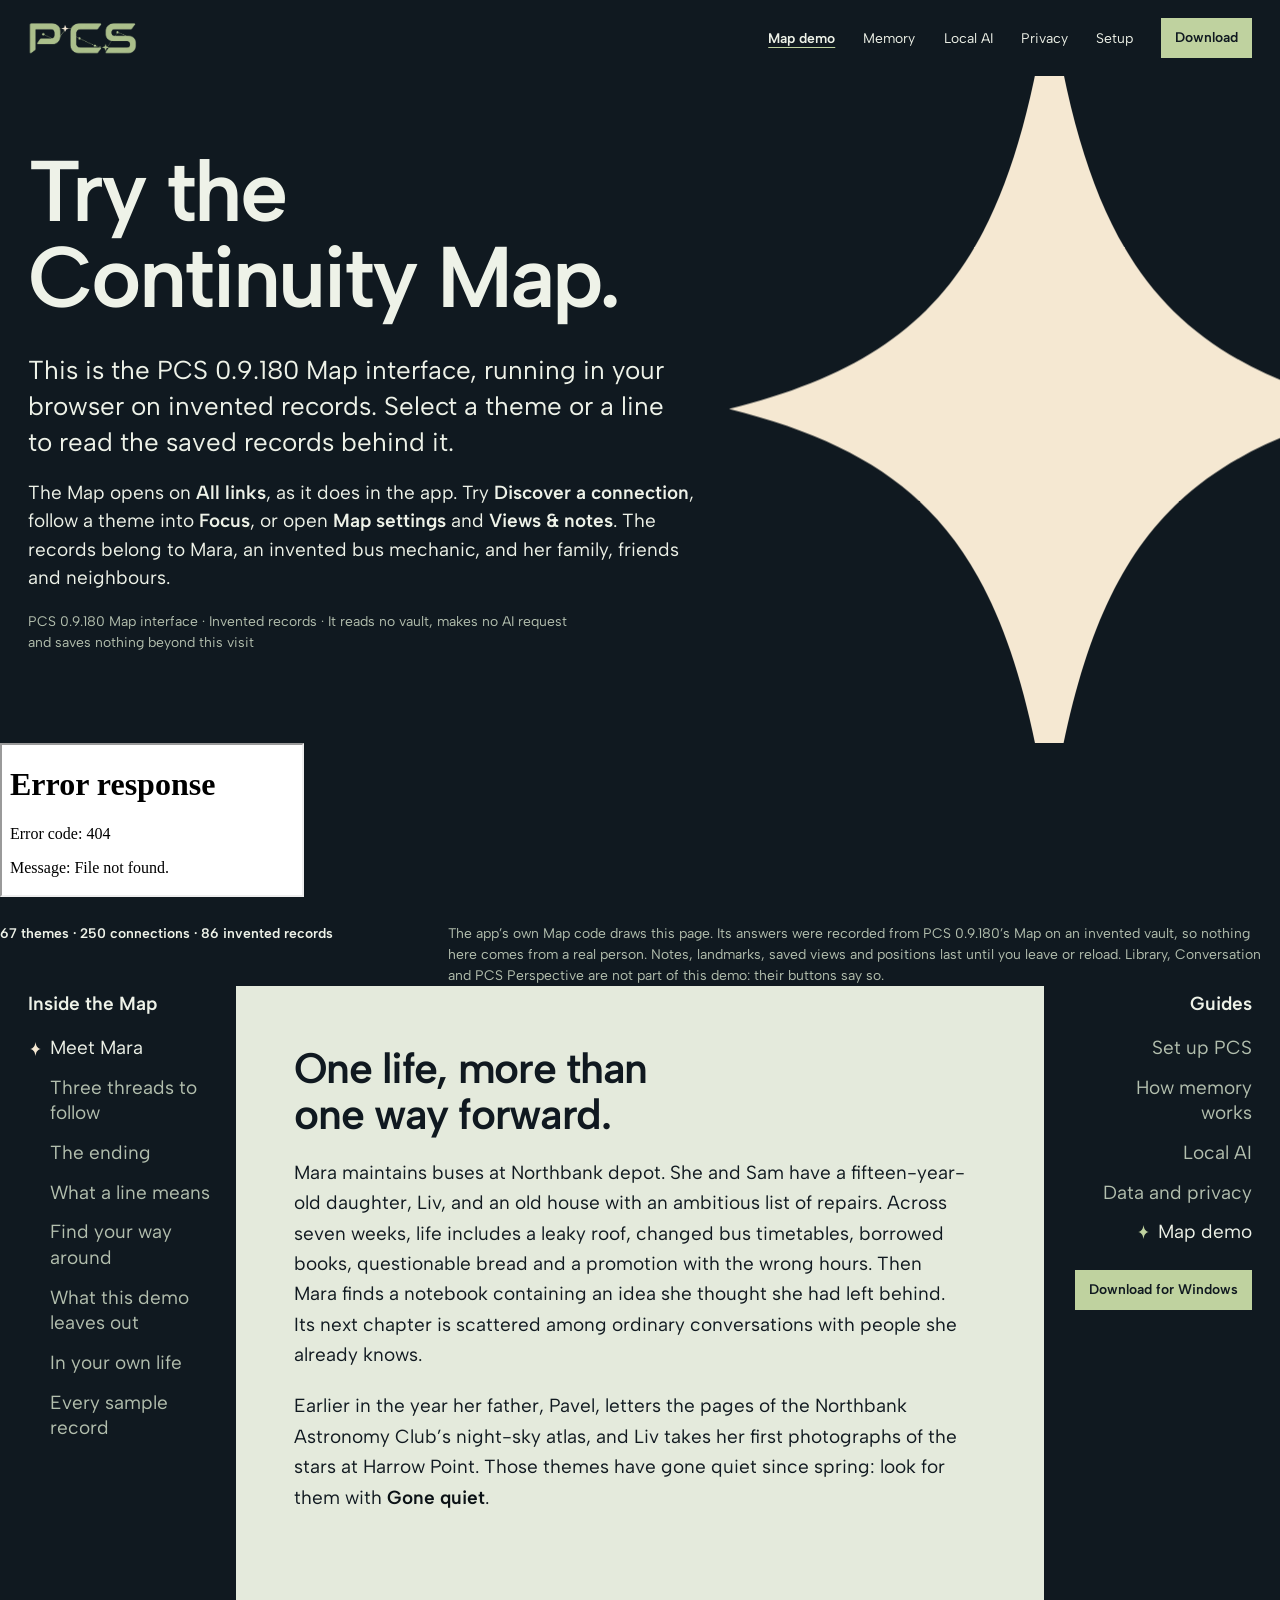
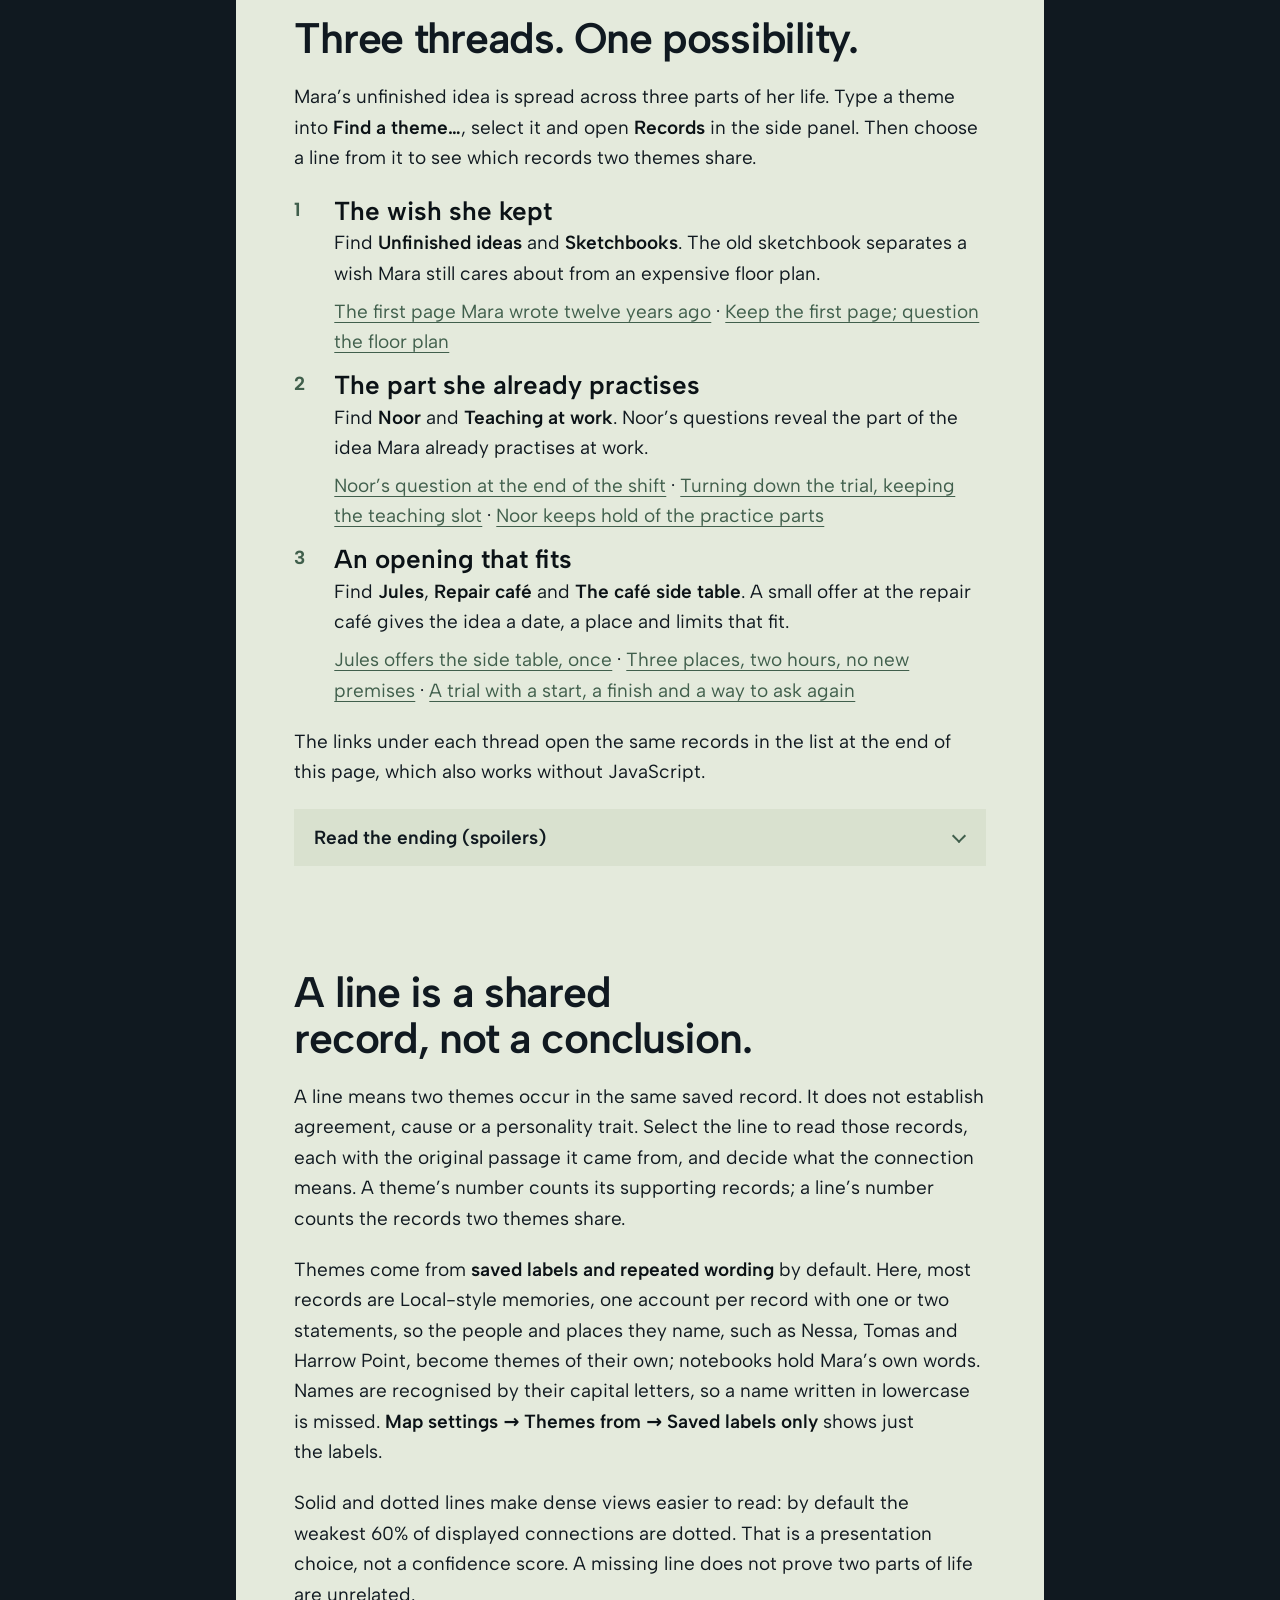
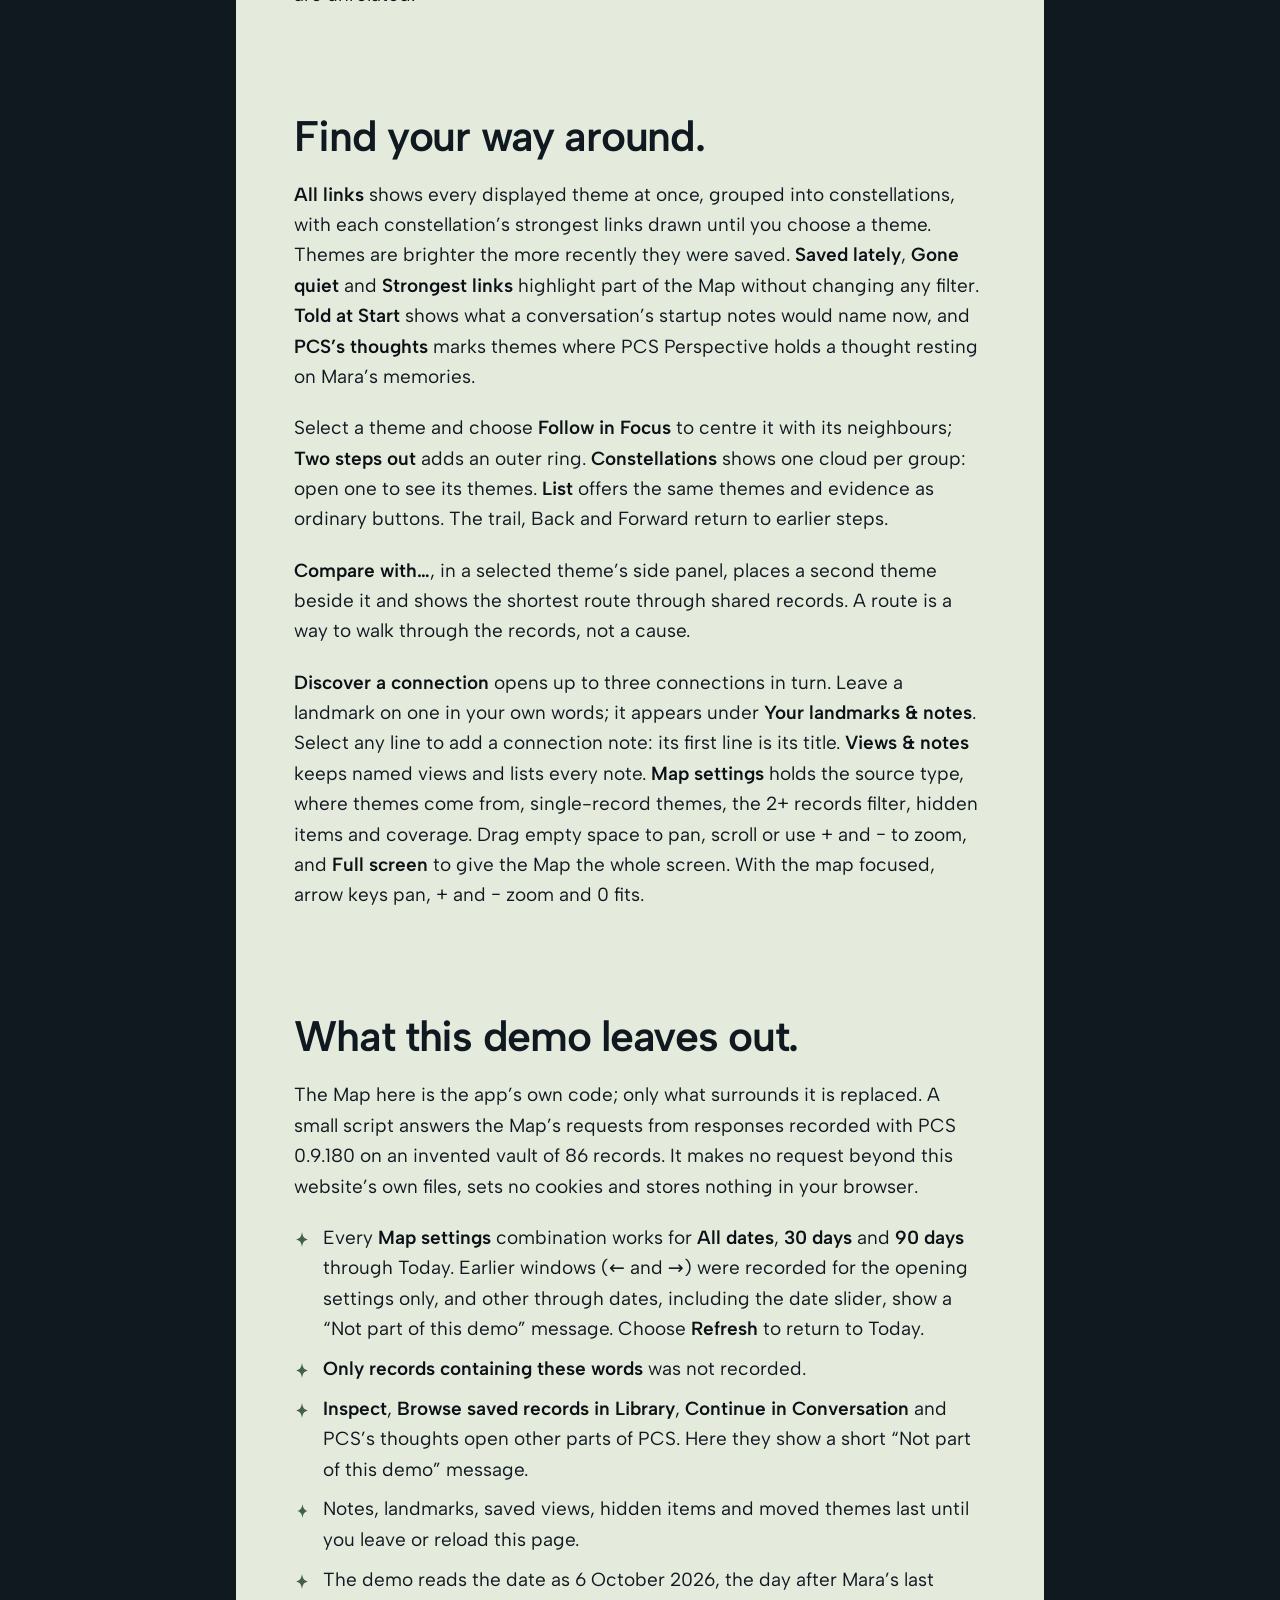
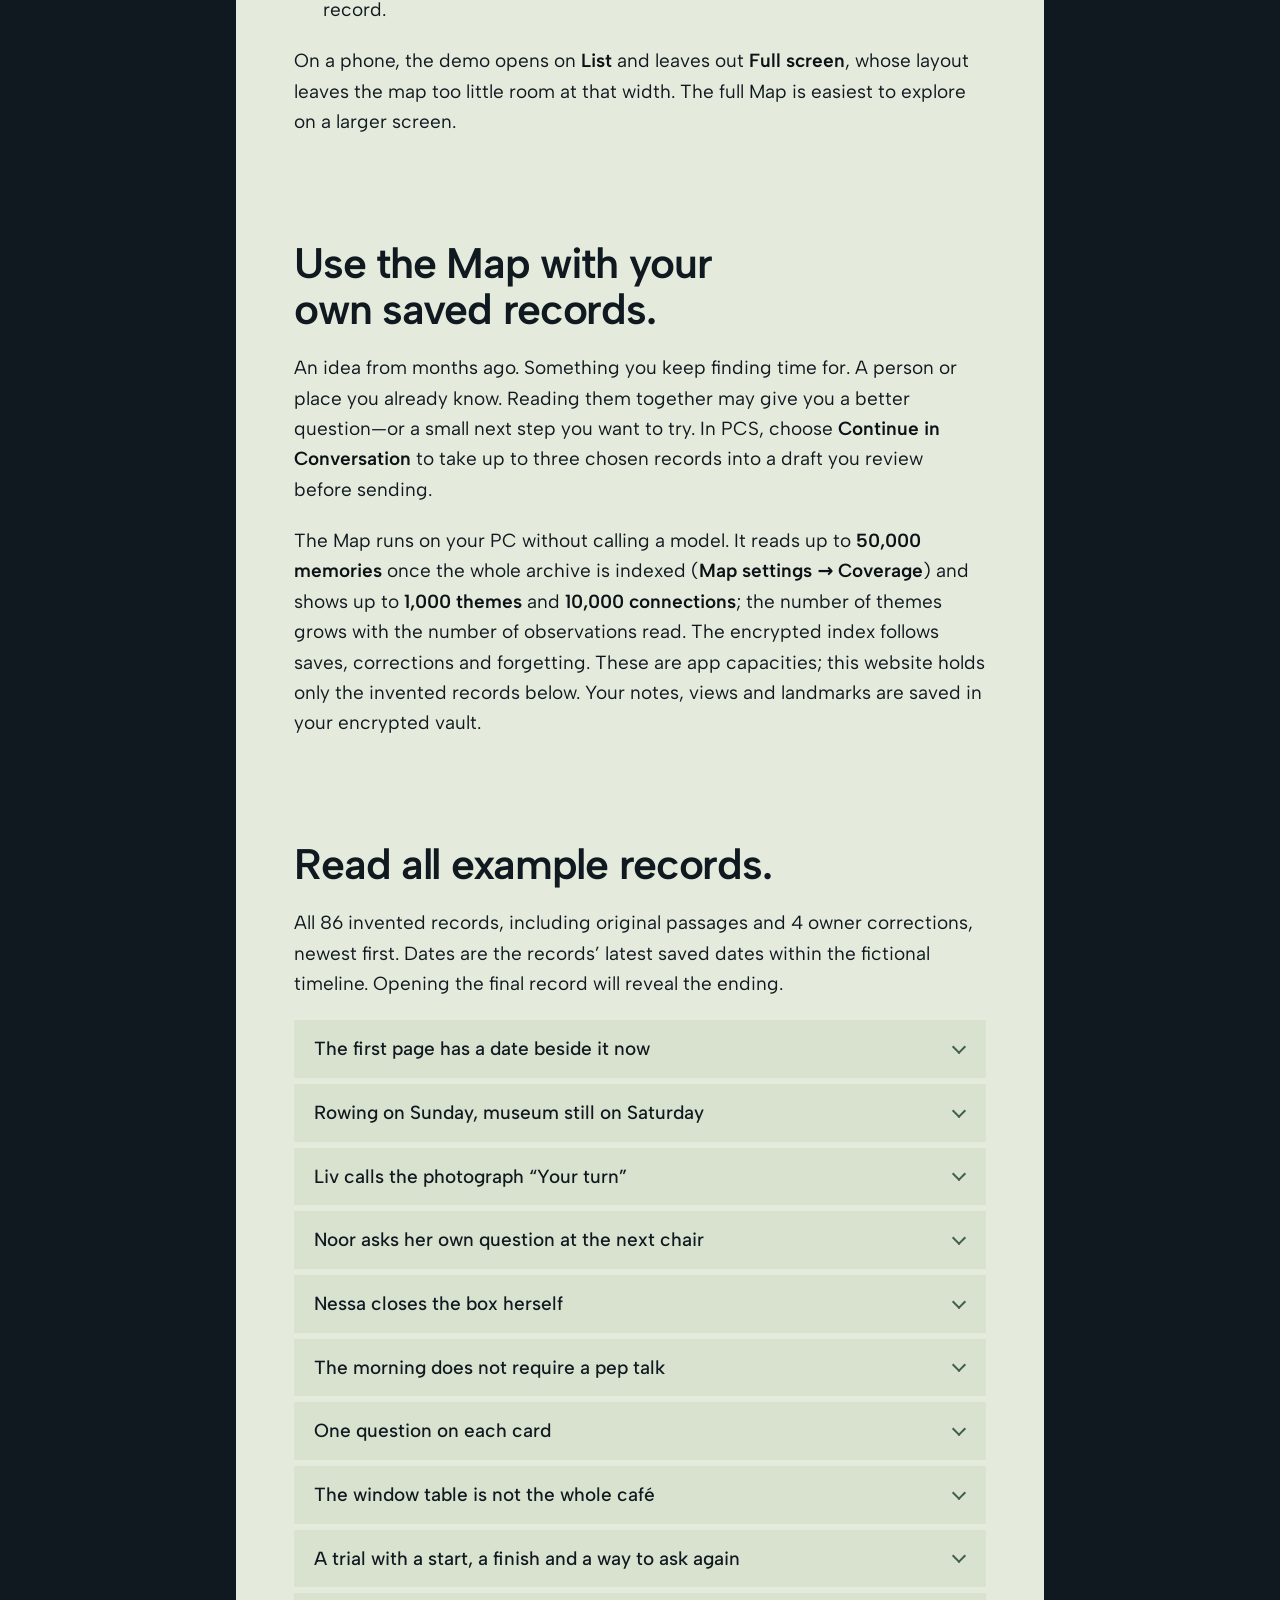
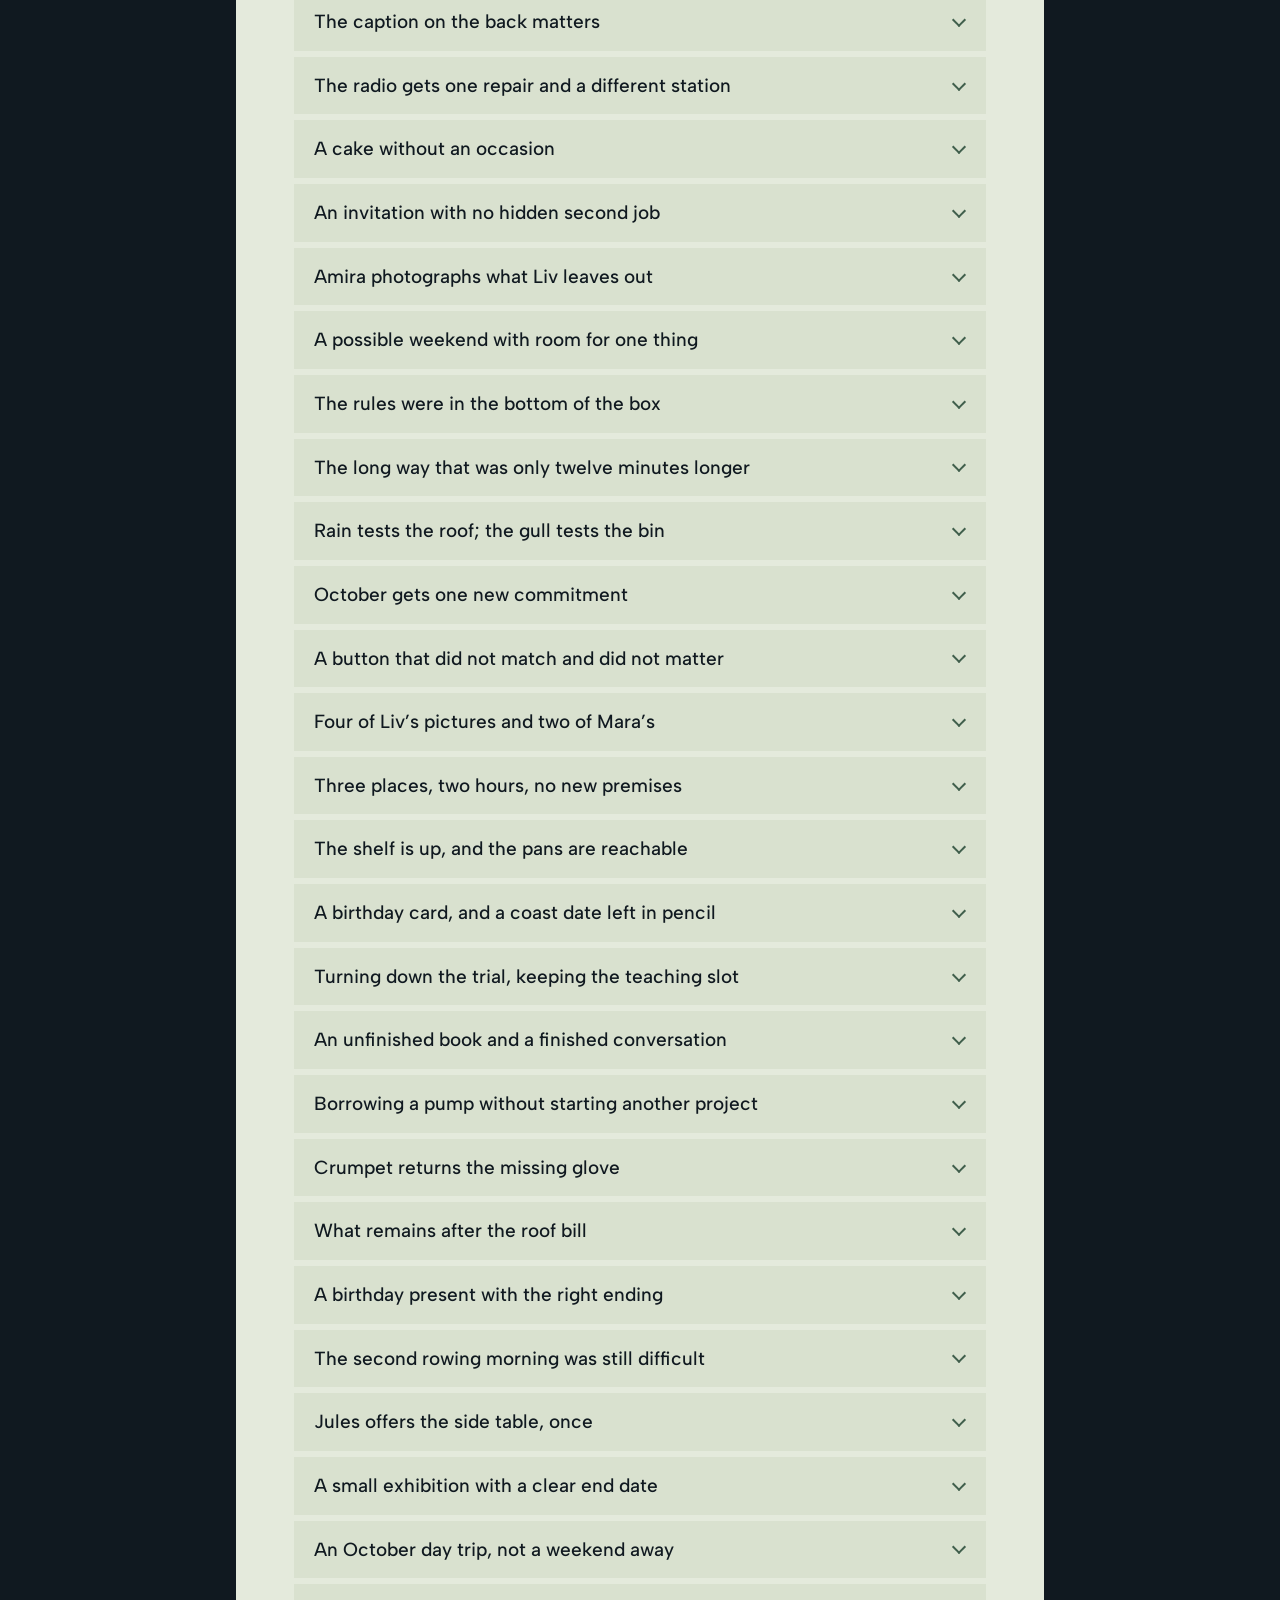
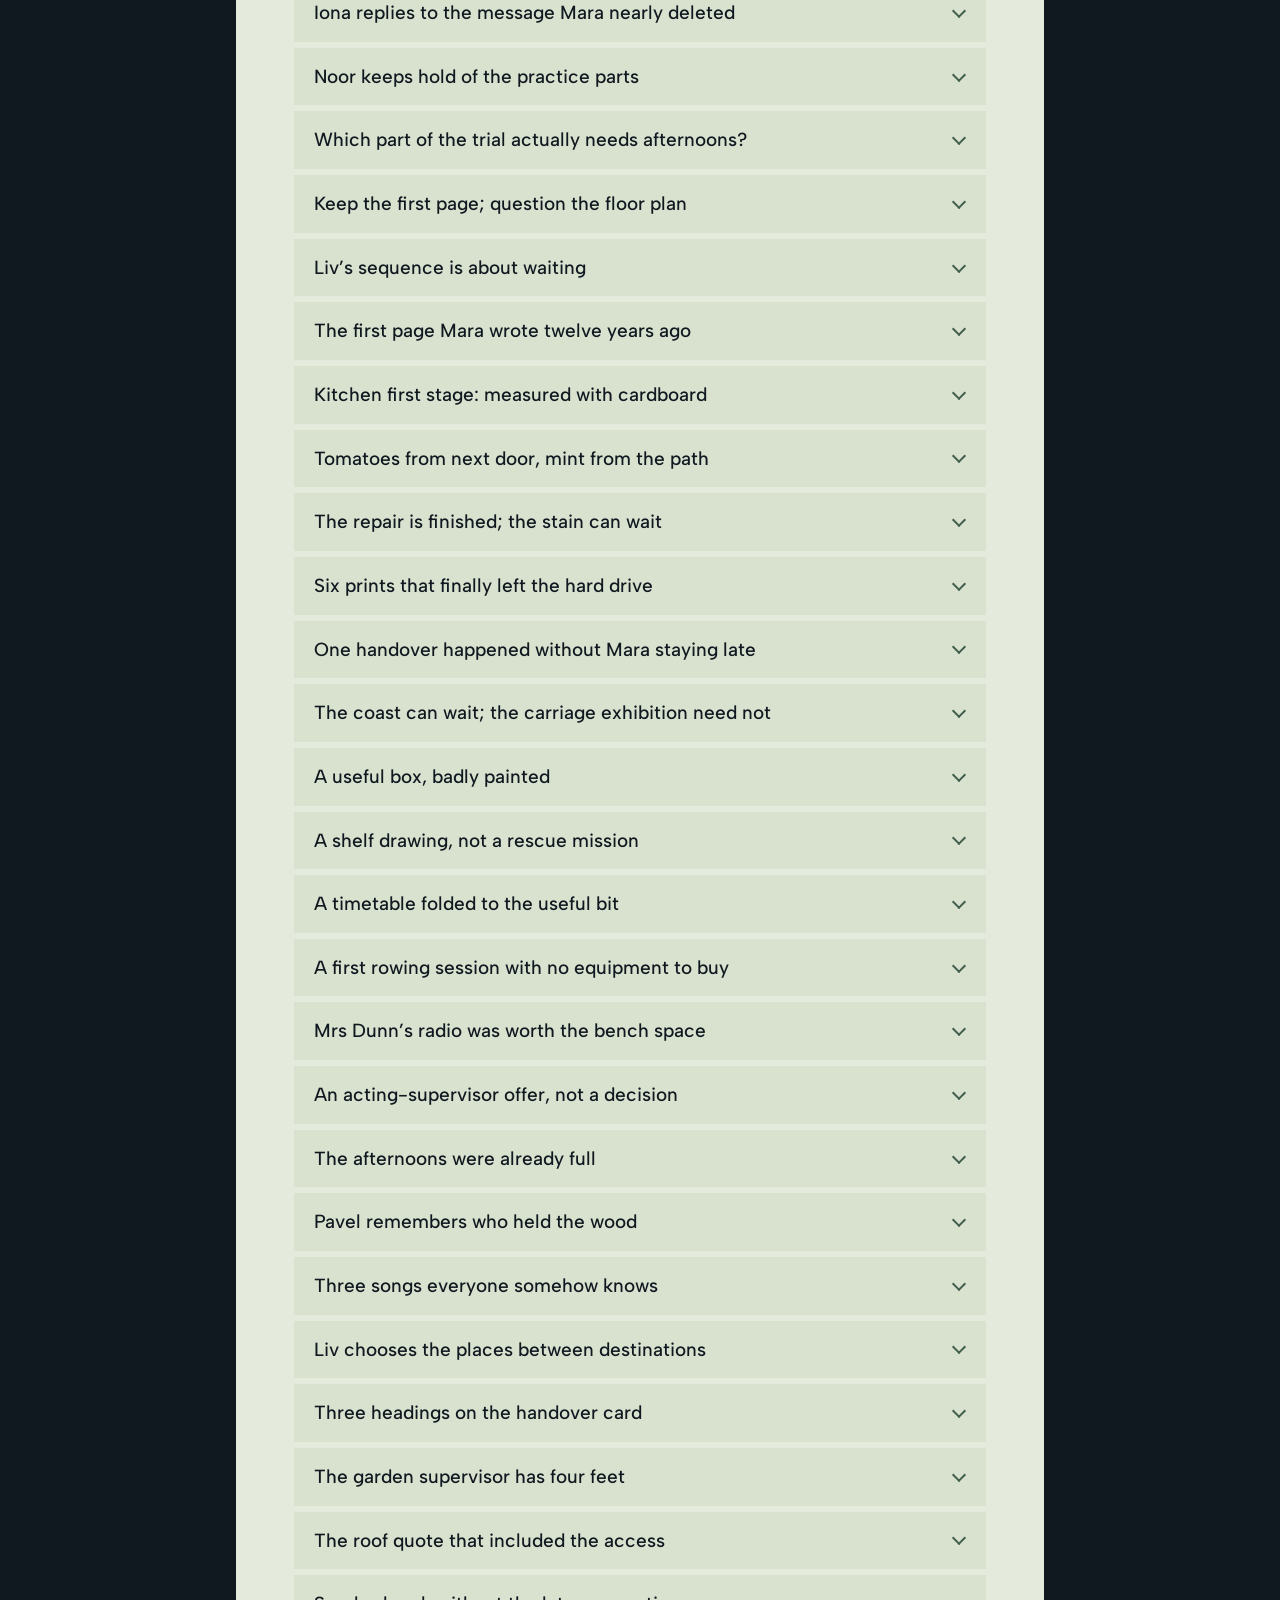
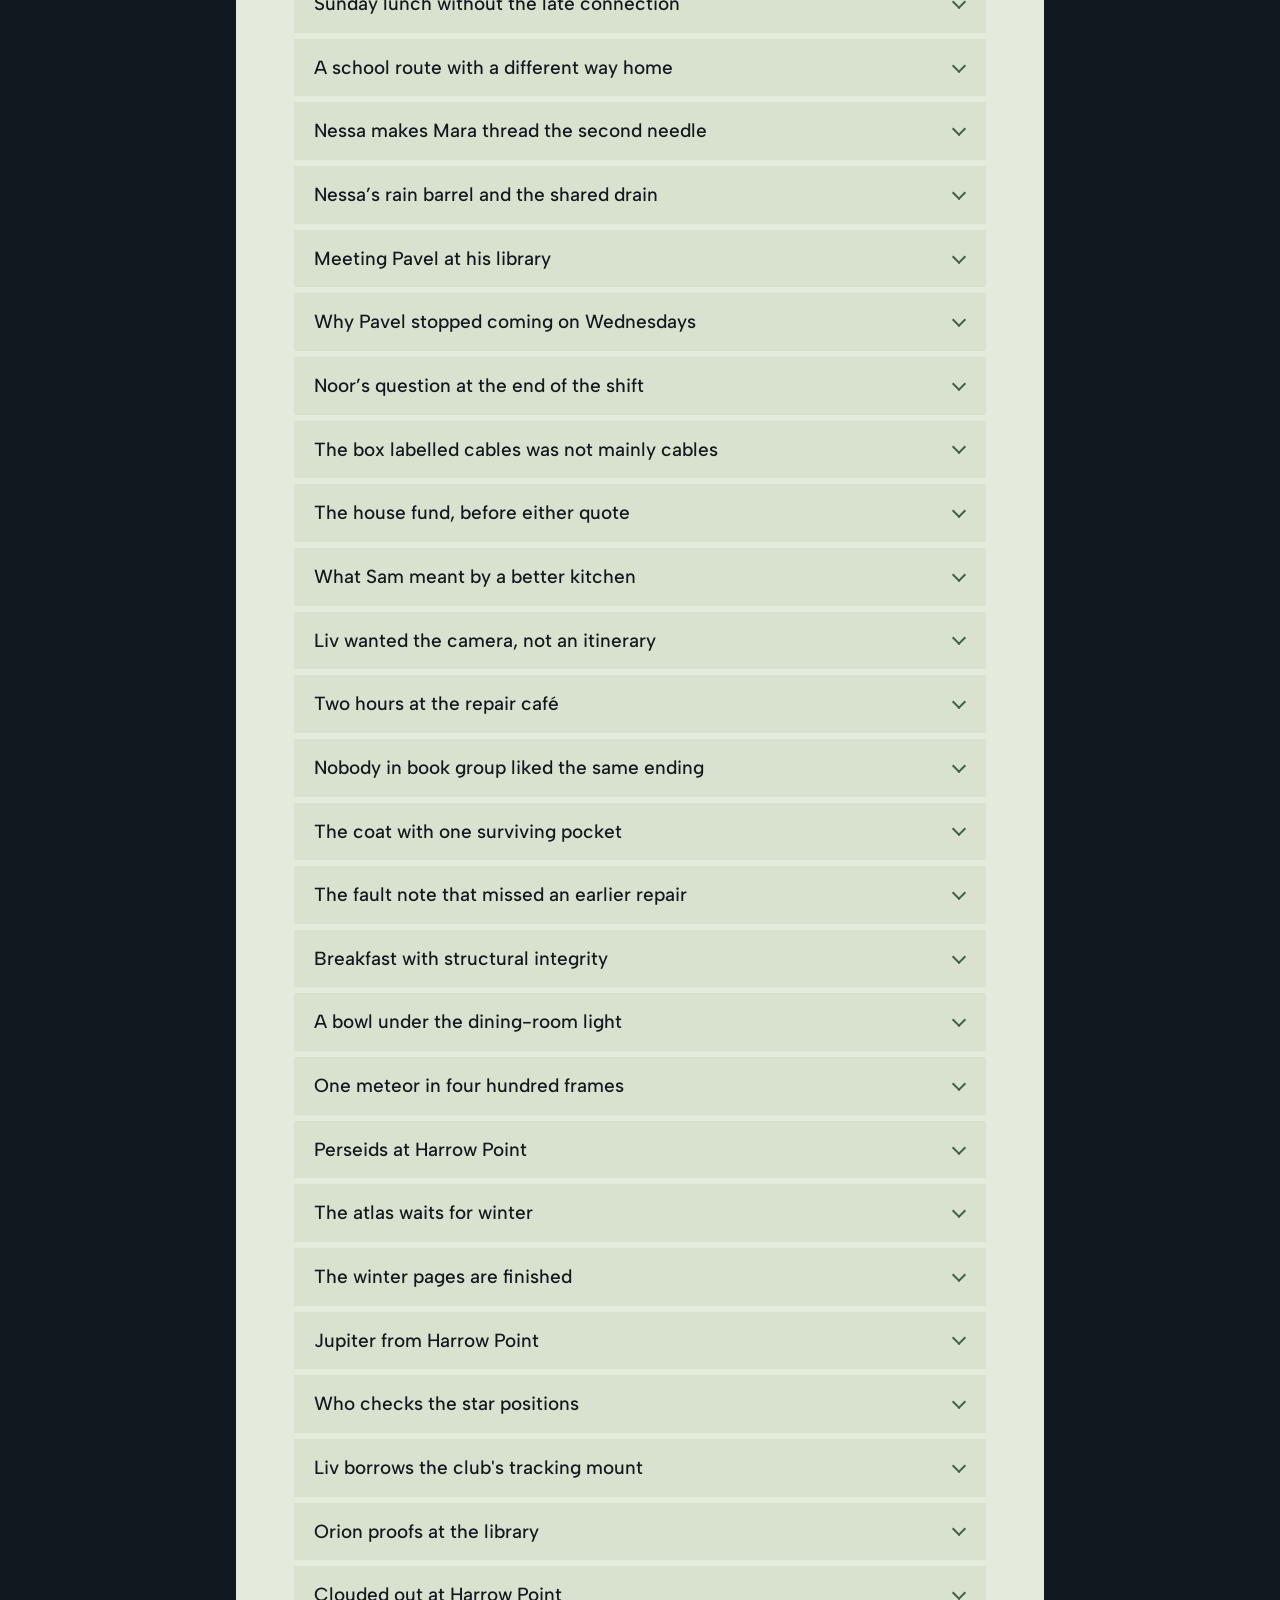
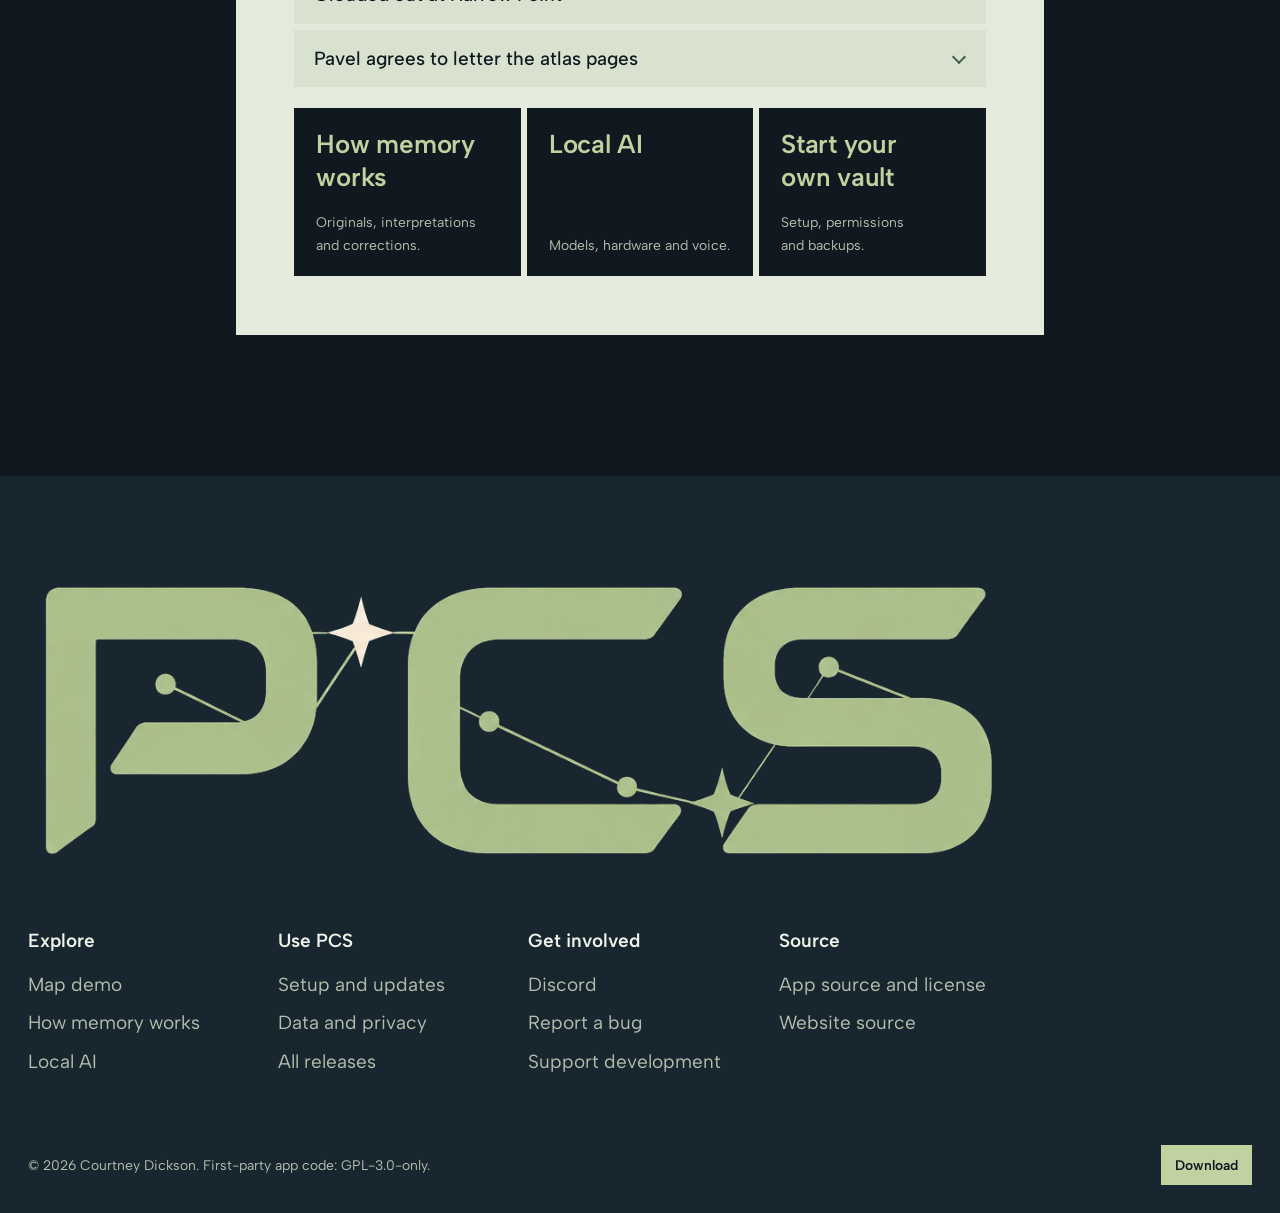
==== commit 8d657fee: "Add files via upload" ====
--- a/continuity-map.html
+++ b/continuity-map.html
@@ -1,9 +1,9 @@
 <!doctype html>
 <html lang="en"><head><meta charset="utf-8"><meta name="viewport" content="width=device-width, initial-scale=1">
-<title>Try the Continuity Map — PCS</title><meta name="description" content="Try the PCS Map with fictional memories and notes. Select a topic or connection to read its records, or follow an eight-passage example story."><meta name="theme-color" content="#101920">
+<title>Try the Continuity Map — PCS</title><meta name="description" content="Try the PCS 0.9.180 Continuity Map in your browser on invented records: All links, Focus, Constellations, List and the saved records behind every connection. No vault, no AI request."><meta name="theme-color" content="#101920">
 <link rel="canonical" href="https://pcs-personalcontinuitysystem.github.io/PCS-site/continuity-map.html"><link rel="icon" type="image/svg+xml" href="assets/pcs-star.svg">
-<meta property="og:type" content="website"><meta property="og:site_name" content="PCS"><meta property="og:title" content="Try the Continuity Map — PCS"><meta property="og:description" content="Try the PCS Map with fictional memories and notes. Select a topic or connection to read its records, or follow an eight-passage example story."><meta property="og:url" content="https://pcs-personalcontinuitysystem.github.io/PCS-site/continuity-map.html"><meta property="og:image" content="https://pcs-personalcontinuitysystem.github.io/PCS-site/assets/social-preview-plain.png?v=20261021-sage-r2"><meta property="og:image:alt" content="PCS — A new AI shouldn’t mean starting over. Free for Windows."><meta name="twitter:card" content="summary_large_image">
-<script type="application/ld+json">{"@context": "https://schema.org", "@type": "WebPage", "name": "Try the Continuity Map — PCS", "description": "Try the PCS Map with fictional memories and notes. Select a topic or connection to read its records, or follow an eight-passage example story.", "url": "https://pcs-personalcontinuitysystem.github.io/PCS-site/continuity-map.html", "isPartOf": {"@type": "WebSite", "name": "PCS", "url": "https://pcs-personalcontinuitysystem.github.io/PCS-site/"}, "about": {"@type": "SoftwareApplication", "name": "PCS", "softwareVersion": "0.9.180", "url": "https://github.com/PCS-PersonalContinuitySystem/PCS/releases/tag/v0.9.180"}}</script><link rel="stylesheet" href="assets/map.css?v=map-0120-20261023-r1"><script defer src="assets/map-data.js?v=0959-r2"></script><script defer src="assets/map.js?v=map-0154-20261112-r1"></script><meta name="color-scheme" content="dark"><link rel="preload" href="assets/fonts/albert-sans-latin-wght.woff2" as="font" type="font/woff2" crossorigin><link rel="stylesheet" href="assets/atlas.css?v=20261118-0180"><link rel="stylesheet" href="assets/atlas-guides.css?v=20261021-atlas-2"><script>document.documentElement.classList.add('js')</script><script defer src="assets/atlas.js?v=20261116-0164"></script></head>
+<meta property="og:type" content="website"><meta property="og:site_name" content="PCS"><meta property="og:title" content="Try the Continuity Map — PCS"><meta property="og:description" content="Try the PCS 0.9.180 Continuity Map in your browser on invented records: All links, Focus, Constellations, List and the saved records behind every connection. No vault, no AI request."><meta property="og:url" content="https://pcs-personalcontinuitysystem.github.io/PCS-site/continuity-map.html"><meta property="og:image" content="https://pcs-personalcontinuitysystem.github.io/PCS-site/assets/social-preview-plain.png?v=20261021-sage-r2"><meta property="og:image:alt" content="PCS — A new AI shouldn’t mean starting over. Free for Windows."><meta name="twitter:card" content="summary_large_image">
+<script type="application/ld+json">{"@context": "https://schema.org", "@type": "WebPage", "name": "Try the Continuity Map — PCS", "description": "Try the PCS 0.9.180 Continuity Map in your browser on invented records: All links, Focus, Constellations, List and the saved records behind every connection. No vault, no AI request.", "url": "https://pcs-personalcontinuitysystem.github.io/PCS-site/continuity-map.html", "isPartOf": {"@type": "WebSite", "name": "PCS", "url": "https://pcs-personalcontinuitysystem.github.io/PCS-site/"}, "about": {"@type": "SoftwareApplication", "name": "PCS", "softwareVersion": "0.9.180", "url": "https://github.com/PCS-PersonalContinuitySystem/PCS/releases/tag/v0.9.180"}}</script><meta name="color-scheme" content="dark"><link rel="preload" href="assets/fonts/albert-sans-latin-wght.woff2" as="font" type="font/woff2" crossorigin><link rel="stylesheet" href="assets/atlas.css?v=20261118-0180"><link rel="stylesheet" href="assets/atlas-guides.css?v=20261021-atlas-2"><link rel="stylesheet" href="assets/map-demo-0180.css?v=20261118-0180-map1"><script>document.documentElement.classList.add('js')</script><script defer src="assets/atlas.js?v=20261116-0164"></script></head>
 <body class="guide guide--map"><a class="skip-link" href="#main">Skip to content</a>
 <header class="masthead">
   <div class="masthead__inner">
@@ -19,36 +19,34 @@
     </nav>
   </div>
 </header><main id="main"><section class="guide-intro"><svg class="guide-intro__star" viewBox="0 0 200 260" aria-hidden="true" focusable="false"><path d="M100 0C112 83 136 114 200 130 136 146 112 177 100 260 88 177 64 146 0 130 64 114 88 83 100 0Z"/></svg><h1>Try the Continuity Map.</h1>
-<p class="lead">Select a topic or connection to read the saved records behind it. This demo uses fictional memories and notes to show how the Map works.</p>
-<p>Choose <strong>Explore freely</strong> to browse the Map, or <strong>Start story</strong> for a guided example in eight short passages. In the story, Mara revisits an old idea after turning down a promotion. Use <strong>Keep &amp; continue</strong> to open each passage, then <strong>Keep &amp; read the ending</strong> to finish. Progress lasts only for this visit.</p>
-<p class="small-note" style="margin-top:20px">Fictional Map demo · Older demo views checked against PCS 0.9.154 on 12 November 2026 · No AI requests or uploads</p></section>
-<section class="wrap map-page-section"><div data-pcs-map data-ui></div>
-<noscript><div class="no-script">You can follow the complete story without JavaScript. <a href="#story-trail">Start with the three threads</a>, or <a href="#story-ending">read the ending</a>. All 76 records are below.</div></noscript>
-<div class="map-caption"><p>60 themes · 8 constellations · 76 fictional records</p><p>Keep records your story progress only on this page. Demo landmarks and arrangements also last only for this visit. Explore freely and resume the story at any time; leaving or reloading clears them.</p></div></section>
-<section class="wrap article-layout"><aside class="toc"><strong>Inside the Map</strong><a href="#person">Meet Mara</a><a href="#story-trail">Three threads to follow</a><a href="#story-ending">The ending</a><a href="#evidence">What a connection means</a><a href="#views">Change the view</a><a href="#app">In your own life</a><a href="#sample-records">Every sample record</a></aside><article class="prose">
+<p class="lead">This is the PCS 0.9.180 Map interface, running in your browser on invented records. Select a theme or a line to read the saved records behind it.</p>
+<p>The Map opens on <strong>All links</strong>, as it does in the app. Try <strong>Discover a connection</strong>, follow a theme into <strong>Focus</strong>, or open <strong>Map settings</strong> and <strong>Views &amp; notes</strong>. The records belong to Mara, an invented bus mechanic, and her family, friends and neighbours.</p>
+<p class="small-note map-demo-label">PCS 0.9.180 Map interface · Invented records · It reads no vault, makes no AI request and saves nothing beyond this visit</p></section>
+<section class="map-demo-band" aria-label="Interactive Continuity Map demo"><iframe class="map-demo-frame" src="assets/map-0180/map-demo-frame.html?v=0180-r1" title="PCS 0.9.180 Continuity Map demo with invented records" allow="fullscreen" referrerpolicy="no-referrer"></iframe>
+<noscript><div class="no-script">The Map demo needs JavaScript. You can still read Mara’s story: <a href="#story-trail">start with the three threads</a> or <a href="#sample-records">read all 86 records</a>.</div></noscript>
+<div class="map-caption"><p>67 themes · 250 connections · 86 invented records</p><p>The app’s own Map code draws this page. Its answers were recorded from PCS 0.9.180’s Map on an invented vault, so nothing here comes from a real person. Notes, landmarks, saved views and positions last until you leave or reload. Library, Conversation and PCS Perspective are not part of this demo: their buttons say so.</p></div></section>
+<section class="wrap article-layout"><aside class="toc"><strong>Inside the Map</strong><a href="#person">Meet Mara</a><a href="#story-trail">Three threads to follow</a><a href="#story-ending">The ending</a><a href="#evidence">What a line means</a><a href="#views">Find your way around</a><a href="#demo-limits">What this demo leaves out</a><a href="#app">In your own life</a><a href="#sample-records">Every sample record</a></aside><article class="prose">
 <h2 id="person">One life, more than one way forward.</h2><p>Mara maintains buses at Northbank depot. She and Sam have a fifteen-year-old daughter, Liv, and an old house with an ambitious list of repairs. Across seven weeks, life includes a leaky roof, changed bus timetables, borrowed books, questionable bread and a promotion with the wrong hours. Then Mara finds a notebook containing an idea she thought she had left behind. Its next chapter is scattered among ordinary conversations with people she already knows.</p>
-<p>The Map holds the ordinary things too: a roof repair, family plans, a friend's project, work questions and small pleasures. You don't need to read everything. The useful connection crosses a few parts of that fuller life.</p>
-<h2 id="story-trail">Three threads. One possibility.</h2><p>The guided route opens eight passages in order: two in the first thread, three in the second and three in the third. <strong>Keep &amp; continue</strong> marks the current passage read and opens the next. Keeping the eighth passage opens the ending. Opening a passage alone does not mark it read, and you can skip to the ending at any time.</p><p>To read manually, including without JavaScript, open each linked record below in order, then <a href="#story-ending">read the ending</a>. The manual version does not track progress or need Keep buttons.</p><ol class="feature-list"><li><strong>The wish she kept</strong><p>The old sketchbook separates a wish Mara still cares about from an expensive floor plan.</p><p><a href="#record-r41">The first page Mara wrote twelve years ago</a> · <a href="#record-r42">Keep the first page; question the floor plan</a></p></li><li><strong>The part she already practises</strong><p>Noor’s questions reveal the part of the idea Mara already practises at work.</p><p><a href="#record-r08">Noor’s question at the end of the shift</a> · <a href="#record-r33">Turning down the trial, keeping the teaching slot</a> · <a href="#record-r50">Noor keeps hold of the practice parts</a></p></li><li><strong>An opening that fits</strong><p>A small offer at the repair café gives the idea a date, a place and limits that fit.</p><p><a href="#record-r52">Jules offers the side table, once</a> · <a href="#record-r57">Three places, two hours, no new premises</a> · <a href="#record-r65">A trial with a start, a finish and a way to ask again</a></p></li></ol>
+<p>Earlier in the year her father, Pavel, letters the pages of the Northbank Astronomy Club’s night-sky atlas, and Liv takes her first photographs of the stars at Harrow Point. Those themes have gone quiet since spring: look for them with <strong>Gone quiet</strong>.</p>
+<h2 id="story-trail">Three threads. One possibility.</h2><p>Mara’s unfinished idea is spread across three parts of her life. Type a theme into <strong>Find a theme…</strong>, select it and open <strong>Records</strong> in the side panel. Then choose a line from it to see which records two themes share.</p><ol class="feature-list"><li><strong>The wish she kept</strong><p>Find <strong>Unfinished ideas</strong> and <strong>Sketchbooks</strong>. The old sketchbook separates a wish Mara still cares about from an expensive floor plan.</p><p><a href="#record-r41">The first page Mara wrote twelve years ago</a> · <a href="#record-r42">Keep the first page; question the floor plan</a></p></li><li><strong>The part she already practises</strong><p>Find <strong>Noor</strong> and <strong>Teaching at work</strong>. Noor’s questions reveal the part of the idea Mara already practises at work.</p><p><a href="#record-r08">Noor’s question at the end of the shift</a> · <a href="#record-r33">Turning down the trial, keeping the teaching slot</a> · <a href="#record-r50">Noor keeps hold of the practice parts</a></p></li><li><strong>An opening that fits</strong><p>Find <strong>Jules</strong>, <strong>Repair café</strong> and <strong>The café side table</strong>. A small offer at the repair café gives the idea a date, a place and limits that fit.</p><p><a href="#record-r52">Jules offers the side table, once</a> · <a href="#record-r57">Three places, two hours, no new premises</a> · <a href="#record-r65">A trial with a start, a finish and a way to ask again</a></p></li></ol>
+<p>The links under each thread open the same records in the list at the end of this page, which also works without JavaScript.</p>
 <details id="story-ending"><summary>Read the ending (spoilers)</summary><h3>A table for first tries.</h3><p>Mara had not lost the whole idea when she put away the plan for a shop. Its first page was about helping people leave knowing how to begin. She was already learning to do that with Noor, and had felt the difference herself when Nessa let her sew the pocket.</p><p>The missing connection was practical: Jules’s side table, Nessa’s wish to repair her father’s box, borrowed tools and one agreed morning. On 3 October, three people came. Nessa fixed the hinge herself. Noor helped another learner repair a puppet. The third person left with a clear next step.</p><p>Liv’s photograph caught Mara with her hands on her knees while Nessa worked. She called it “Your turn.” Mara wrote the date beside the twelve-year-old notebook page. The idea had become something she had actually done—and she still had her Sunday for rowing.</p><p><a href="#record-r76">Read the final record: The first page has a date beside it now</a></p><p><strong>Is there something you once wanted that might fit your life in a smaller form now? Which conversation, skill or offer would be worth looking at alongside it?</strong></p></details>
-<h2 id="evidence">Read the records behind a connection.</h2><p>Each theme has a count of its supporting records. An individual connection counts records shared by two themes. Select it to read those records and any authored connection note. A bundle between constellations measures theme links, not records: select its line to inspect the individual connections, or use List to see its count. The website sample uses explicit theme tags to make those counts inspectable; PCS derives its Map from saved memory and notebook wording and topic labels.</p><figure><a data-image-preview href="screenshots/pcs-memory-links-0114.png"><img src="screenshots/pcs-memory-links-0114.png" width="1920" height="1080" loading="lazy" alt="A saved memory in PCS 0.9.114 with its themes, the record it came from, lessons that use it and its linked source."></a><figcaption>Historical screenshot: a saved memory&#8217;s links in PCS 0.9.114, with fictional example records. This is not the current interface.</figcaption></figure>
-<p>Solid and dotted lines make dense views easier to read. The 60% dotted target is a presentation choice, not a confidence score. Equal-count links stay together, so the actual percentage can differ.</p>
-<p>Mara’s story was written with a conclusion. Your life is open-ended: a Map can help you notice something worth asking about, but it cannot decide what a connection means for you. A missing line does not prove two parts of life are unrelated, and a visible line does not establish cause or hidden beliefs.</p>
-<h2 id="views">Start with a constellation. Follow a theme.</h2>
-<p><strong>Constellations</strong> is the starting view. Open one of eight groups, then select a labeled theme to move into <strong>Focus</strong> and read its saved records. The trail above the Map lets you revisit earlier steps. <strong>All links</strong> opens the full web; <strong>List</strong> offers the same evidence with ordinary buttons.</p>
-<p><strong>Compare with…</strong> is in a selected theme’s evidence panel. Choose a second theme to see their common neighbors and a route through shared records. Open each step to inspect its evidence. A route does not mean that one record contains every theme, or that one thing caused another.</p>
-<p>Records and connection notes now share one evidence panel. <strong>Map settings</strong> holds record filters and explains coverage. <strong>Views &amp; notes</strong> lets you keep a named demo view or revisit your connection notes for this visit.</p>
-<p>In All links, links between groups begin as bundled lines. Select a bundle to reveal individual links; select it again to fold them back together. Theme numbers count supporting records, individual connection numbers count shared records, and bundle counts in List count theme links.</p>
-<p>These groups and saved labels are authored for the website story. Their size and placement do not rank Mara’s priorities. The app builds its constellations from connections in your own saved records.</p>
-<p>Drag empty space to pan and scroll over the graph to zoom. Use Clear selection to clear highlights. Back, Forward and the trail revisit your exploration. Story progress, views, notes and arrangements last only while this page is open.</p>
+<h2 id="evidence">A line is a shared record, not a conclusion.</h2><p>A line means two themes occur in the same saved record. It does not establish agreement, cause or a personality trait. Select the line to read those records, each with the original passage it came from, and decide what the connection means. A theme’s number counts its supporting records; a line’s number counts the records two themes share.</p>
+<p>Themes come from <strong>saved labels and repeated wording</strong> by default. Here, most records are Local-style memories, one account per record with one or two statements, so the people and places they name, such as Nessa, Tomas and Harrow Point, become themes of their own; notebooks hold Mara’s own words. Names are recognised by their capital letters, so a name written in lowercase is missed. <strong>Map settings → Themes from → Saved labels only</strong> shows just the labels.</p>
+<p>Solid and dotted lines make dense views easier to read: by default the weakest 60% of displayed connections are dotted. That is a presentation choice, not a confidence score. A missing line does not prove two parts of life are unrelated.</p>
+<h2 id="views">Find your way around.</h2>
+<p><strong>All links</strong> shows every displayed theme at once, grouped into constellations, with each constellation’s strongest links drawn until you choose a theme. Themes are brighter the more recently they were saved. <strong>Saved lately</strong>, <strong>Gone quiet</strong> and <strong>Strongest links</strong> highlight part of the Map without changing any filter. <strong>Told at Start</strong> shows what a conversation’s startup notes would name now, and <strong>PCS’s thoughts</strong> marks themes where PCS Perspective holds a thought resting on Mara’s memories.</p>
+<p>Select a theme and choose <strong>Follow in Focus</strong> to centre it with its neighbours; <strong>Two steps out</strong> adds an outer ring. <strong>Constellations</strong> shows one cloud per group: open one to see its themes. <strong>List</strong> offers the same themes and evidence as ordinary buttons. The trail, Back and Forward return to earlier steps.</p>
+<p><strong>Compare with…</strong>, in a selected theme’s side panel, places a second theme beside it and shows the shortest route through shared records. A route is a way to walk through the records, not a cause.</p>
+<p><strong>Discover a connection</strong> opens up to three connections in turn. Leave a landmark on one in your own words; it appears under <strong>Your landmarks &amp; notes</strong>. Select any line to add a connection note: its first line is its title. <strong>Views &amp; notes</strong> keeps named views and lists every note. <strong>Map settings</strong> holds the source type, where themes come from, single-record themes, the 2+ records filter, hidden items and coverage. Drag empty space to pan, scroll or use + and − to zoom, and <strong>Full screen</strong> to give the Map the whole screen. With the map focused, arrow keys pan, + and − zoom and 0 fits.</p>
+<h2 id="demo-limits">What this demo leaves out.</h2>
+<p>The Map here is the app’s own code; only what surrounds it is replaced. A small script answers the Map’s requests from responses recorded with PCS 0.9.180 on an invented vault of 86 records. It makes no request beyond this website’s own files, sets no cookies and stores nothing in your browser.</p>
+<ul><li>Every <strong>Map settings</strong> combination works for <strong>All dates</strong>, <strong>30 days</strong> and <strong>90 days</strong> through Today. Earlier windows (← and →) were recorded for the opening settings only, and other through dates, including the date slider, show a “Not part of this demo” message. Choose <strong>Refresh</strong> to return to Today.</li><li><strong>Only records containing these words</strong> was not recorded.</li><li><strong>Inspect</strong>, <strong>Browse saved records in Library</strong>, <strong>Continue in Conversation</strong> and PCS’s thoughts open other parts of PCS. Here they show a short “Not part of this demo” message.</li><li>Notes, landmarks, saved views, hidden items and moved themes last until you leave or reload this page.</li><li>The demo reads the date as 6 October 2026, the day after Mara’s last record.</li></ul>
+<p>On a phone, the demo opens on <strong>List</strong> and leaves out <strong>Full screen</strong>, whose layout leaves the map too little room at that width. The full Map is easiest to explore on a larger screen.</p>
 <h2 id="app">Use the Map with your own saved records.</h2>
-<p>An idea from months ago. Something you keep finding time for. A person or place you already know. Reading them together may give you a better question—or a small next step you want to try.</p>
-<p>The PCS Continuity Map opens on <strong>All links</strong>, with readable theme labels, a navigation trail and one evidence panel. Select a theme to focus on it, inspect a connection’s saved records, add a connection note or choose <strong>Continue in Conversation</strong>. Review what you share before using it with AI. Browsing the Map runs locally without a model request.</p>
-<figure><a data-image-preview href="screenshots/pcs-map-focus-0139.png"><img src="screenshots/pcs-map-focus-0139.png" width="1600" height="1000" loading="lazy" alt="PCS 0.9.139 Continuity Map focused on Harrow Point, a place named in fictional observations about astrophotography, an astronomy club and a night-sky atlas, with the records behind it."></a><figcaption>Historical screenshot: PCS 0.9.139 with fictional Local-format records, not a live AI conversation or the complete 0.9.180 interface.</figcaption></figure>
-<p>Themes come from <strong>saved labels and repeated wording</strong> by default, keeping phrases such as “Bread making” together, with common phrasing filtered to reduce clutter; <strong>Saved labels only</strong> is available under <strong>Map settings → Themes from</strong>. Local memory keeps one account per subject and adds later observations to it. The Map counts each current observation, and the people, places and projects it names become linked themes, so a name that appears under two subjects connects them. Newly formed memories can carry labels; existing memories are not rewritten. Monthly save patterns show which themes have been saved or edited more often.</p>
-<p>Whole-archive indexing supports up to <strong>50,000 memories</strong>, displaying up to <strong>1,000 themes and 10,000 connections</strong>. The encrypted index follows saves, corrections and forgetting. After upgrading, choose <strong>Map settings → Coverage → Finish indexing</strong> to rebuild it locally. Filters and display limits still affect what appears. These are app capacities; this website contains only the 76 fictional records below.</p>
-<p>Saved views and connection notes are under <strong>Views &amp; notes</strong>; filters, coverage and display choices are under <strong>Map settings</strong>. Circle, Grid and Saved-date layouts and new pinning have been retired. Saved positions, pins and views remain in the vault; older layouts open as Constellations.</p>
-<p><strong>Try it here:</strong> choose Discover a connection, read its records and Add connection note in your own words. Revisit, edit or remove it through Views &amp; notes. It disappears on reload. In PCS, confirmed connection notes are saved in your encrypted Map data and return to current evidence.</p>
-<p>This fictional website adaptation demonstrates a selection of earlier PCS Map views and evidence paths. The demo starts on Constellations; the current app starts on All links. Its authored groups and explicit theme labels are fixed examples, not a reproduction of application archive processing. It does not open a vault, build an archive index, edit PCS records or call a model. Its numbers count records; it does not demonstrate Local observation counts, date windows, monthly save patterns or Conversation handoff. Those features are available in the app. <a href="memory-control.html#threads">Memory links, settled marks and named lessons</a> are separate reviewed records; a visual Map connection does not create one.</p><h2 id="sample-records">Read all example records.</h2><p>All 76 authored examples, including original passages and 4 owner corrections. Dates are the records’ latest saved dates within the fictional timeline. Opening the final record will reveal the ending.</p><div class="sample-records"><details id="record-r76"><summary>The first page has a date beside it now</summary><p class="record-meta">2026-10-04 · notebook · Unfinished ideas / First tries / The café side table / Manageable promises</p><p>Yesterday, 3 October, we held the two-hour trial at the café side table. Three people came to learn; Nessa repaired her own box, Ellis repaired the puppet with Noor, and the drawer catch has a next step. Tools were back at noon. I found the old line: “They leave knowing how to begin next time.” That was the connection I had missed between the notebook, teaching Noor and Nessa letting me stitch my own terrible pocket. I kept imagining a shop or a different job. One table was enough to try the part I still wanted. Jules and I will discuss another date; nothing is booked.</p><blockquote><strong>Original passage</strong><p>The old idea did not need my whole life to become available first. It needed one willing table of people and a morning we could agree on. We actually did it. Wrote “3 October 2026” beside the first page. That feels different from another plan.</p></blockquote></details><details id="record-r75"><summary>Rowing on Sunday, museum still on Saturday</summary><p class="record-meta">2026-10-04 · memory · Learning to row / Museum days / Bus connections / Weekend time</p><p>Mara attended the first morning of the six-week rowing course and still had to think hard about the order of the movements. The previous day had not made being a beginner feel instantly comfortable. Afterwards she checked the museum trains with Pavel and confirmed their Saturday 10 October day trip. They chose a return service with time for lunch and kept the ticket cost in the personal travel budget. Sunday remained for rowing, not another café session. Mara came home tired and glad she had not filled every available space with the new idea.</p><blockquote><strong>Original passage</strong><p>Rowing still requires my full, occasionally unhelpful concentration. Dad and I confirmed the museum for Saturday the tenth, with a sensible return train. No café booking for next Sunday. I would like this good thing to fit among other good things.</p></blockquote></details><details id="record-r74"><summary>Liv calls the photograph “Your turn”</summary><p class="record-meta">2026-10-03 · memory · Liv / Photography / First tries / Family photographs</p><p>Liv came to the café and asked before taking photographs. Her favourite showed Nessa’s hands on the box and Mara’s hands resting on her knees. She titled it “Your turn.” Mara initially wished she looked more useful, then saw what Liv had noticed. It reminded her of Pavel saying he had held the wood while she made the bird box. Liv said this picture belonged to her own small set from the morning, not automatically to the school sequence. Nessa agreed they could keep copies, and any public use would need a separate conversation.</p><blockquote><strong>Original passage</strong><p>Liv’s picture has my hands doing absolutely nothing. She called it “Your turn.” I nearly objected, then thought about Dad holding the wood. Nessa is happy for us to keep copies. Sharing them is a separate question, and Liv’s project remains hers.</p></blockquote></details><details id="record-r73"><summary>Noor asks her own question at the next chair</summary><p class="record-meta">2026-10-03 · memory · Noor / Teaching at work / Learning something new / Volunteering</p><p>At the same session, Noor helped Ellis work out why a small wooden puppet kept dropping one arm. Mara heard her ask Ellis to show what happened before offering a suggestion. The repair took longer than either expected, and the third learner’s drawer catch still needed a different part. They wrote down that next step instead of pretending every object had to leave finished. Noor left at noon for her sister’s lunch. Afterwards she said she would consider helping again, but wanted to be asked about an actual date. Mara recorded precisely that.</p><blockquote><strong>Original passage</strong><p>Noor and Ellis solved the puppet arm. The drawer catch needs a part; they know which question to bring back. Not every job finished, and nobody failed the morning. Noor left at twelve. Ask about a date if there is another one.</p></blockquote></details><details id="record-r72"><summary>Nessa closes the box herself</summary><p class="record-meta">2026-10-03 · memory · First tries / The café side table / Neighbours / Things worth keeping</p><p>At the first beginner session, Nessa brought the wooden keepsake box her father had made. Mara started to reach for it, then asked what Nessa had noticed. With Mara beside her, Nessa worked out why the hinge would not sit square and made the small repair herself. When the lid closed, she opened it and tried again, smiling. The box held letters she liked to reread; now it could go back on her shelf. She said, “I thought I’d come away with a mended box. I’m going home knowing I can have a go.”</p><blockquote><strong>Original passage</strong><p>Nessa closed the lid, opened it, and closed it again. She did the repair. I nearly took the box and remembered to ask instead. Her exact words: “I thought I’d come away with a mended box. I’m going home knowing I can have a go.”</p></blockquote></details><details id="record-r71"><summary>The morning does not require a pep talk</summary><p class="record-meta">2026-10-03 · memory · Early mornings / Tea breaks / Walking / Weather</p><p>Mara woke before the alarm and briefly considered rewriting the cards. Sam made tea and asked whether she had packed her lunch. The forecast was dry, so she walked to the café with the old notebook in her bag and the borrowed lamp waiting there. She was nervous enough to rehearse the first sentence twice. At the bridge, Sal was putting out the blue chair by her shop. They said good morning. Mara arrived with time to put her coat away, without turning anticipation into another hour of preparation.</p><blockquote><strong>Original passage</strong><p>Tea, cards, lunch. Sam asked about lunch, which was more useful than telling me not to be nervous. Walked over. Sal was putting the chair outside her shop. Arrived ten minutes early and resisted improving the plan on the doorstep.</p></blockquote></details><details id="record-r70"><summary>One question on each card</summary><p class="record-meta">2026-10-02 · notebook · Sketchbooks / First tries / Teaching at work / Small useful changes</p><p>For the trial, Mara wrote three plain questions on separate cards: what do you want this to do, what have you noticed, and what could you try next? They reminded her of the useful handover headings at work, although a beginner table had a different purpose. She left room for drawings and wrong turns rather than writing a script. Noor suggested asking permission before moving someone’s object. Mara added that at the top. The cards were prompts for listening, not a way to make every person follow the same route.</p><blockquote><strong>Original passage</strong><p>Three questions, plenty of blank space. Noor added “ask before taking it.” Fair. A useful lesson can leave room for the learner’s next thought. These are cards, not a script for an imaginary perfectly cooperative person.</p></blockquote></details><details id="record-r69"><summary>The window table is not the whole café</summary><p class="record-meta">2026-10-02 · memory · Repair café / The café side table / Volunteering / Jules</p><p>Mara visited the café to check the table with Jules. There was space for three learners, two helpers and their small objects without blocking the usual repair queue. They moved a stack of empty crates and borrowed a lamp. Jules would open as usual; Mara did not need to arrive hours early or become responsible for the entire morning. Liv asked whether she could take a few photographs after getting permission from the people at the table. Mara said yes, and let her decide whether to come.</p><blockquote><strong>Original passage</strong><p>Table checked, crates moved, lamp borrowed. Jules is running the café; I am running one table for two hours. Liv might take pictures if people agree. We can all have specific jobs without my becoming the owner of Saturday.</p></blockquote></details><details id="record-r65"><summary>A trial with a start, a finish and a way to ask again</summary><p class="record-meta">2026-10-02 · notebook · The café side table / Repair café / Tools / Manageable promises</p><p>Jules confirmed the three learners, the side table and the café’s usual repair team for unsuitable jobs. Mara checked that each person knew the aim was to work on their own object with help, not leave it for a repair service. They would stop at noon, return the tools and ask afterwards whether anyone wanted another session. Mara packed paper for quick sketches, then crossed out a twelve-page handout. The old notebook stayed in her bag. The plan was small enough to explain in a few sentences and had an ending before it began.</p><blockquote><strong>Original passage</strong><p>Confirmed: three learners, ten to twelve, side table, tools back at noon. They know it is a chance to try, not a drop-off queue. Crossed out the enormous handout. Ask afterwards about doing it again; do not announce a schedule on everyone’s behalf.</p></blockquote></details><details id="record-r68"><summary>The caption on the back matters</summary><p class="record-meta">2026-10-01 · memory · Family photographs / Pavel / Things worth keeping / Photography</p><p>Mara placed the bird-box photograph beside the newer picture of Pavel helping mark the kitchen shelf. The old caption now credited her own work and his help; the new one named what he had actually done. She liked seeing both without pretending the years between had been one continuous project. Pavel asked for a copy of the kitchen picture. Mara ordered one small print from her personal money and wrote his address on the envelope immediately. It was less likely to become another nice intention trapped on her phone.</p><blockquote><strong>Original passage</strong><p>Printed Dad one kitchen picture. Wrote the address now. The old bird-box caption says he helped, because that is what happened. I like having both photographs without turning them into a grand account of everything between.</p></blockquote></details><details id="record-r67"><summary>The radio gets one repair and a different station</summary><p class="record-meta">2026-10-01 · memory · The kitchen radio / Music / Kitchen plans / Tools</p><p>Mara finally replaced the loose knob on the kitchen radio with a matching spare from the repair café. Sam found the station he had wanted all along. They disagreed about the next song and settled on taking turns choosing during dinner. Mara put the remaining spare parts back in their labelled drawer before starting another job. The repaired radio was still an old radio with a scratched case. It belonged in the kitchen because they liked using it, not because every object in the house had to be rescued.</p><blockquote><strong>Original passage</strong><p>Knob replaced, spare parts returned, station chosen by Sam. We are taking turns with the music because apparently finding a radio knob does not confer editorial control. The scratched case can remain scratched.</p></blockquote></details><details id="record-r66"><summary>A cake without an occasion</summary><p class="record-meta">2026-09-30 · memory · Bread experiments / Recipes / Meals together / Board games</p><p>Sam used the last bruised apples in a cake and served it after an ordinary Wednesday dinner. The edge had stuck to the tin, so Liv arranged the broken pieces around the middle and called it architectural. Mara recognised a joke returning from the first loaf. Sam wrote the cooking time on the recipe; his borrowed oven thermometer disagreed with the dial. Afterwards they played a short round of Iona’s board game, using the actual rules this time. No birthday, visitor or finished house project had been required. It was simply a Wednesday with cake.</p><blockquote><strong>Original passage</strong><p>Apple cake, slightly dismantled. Liv says architectural food is a family tradition now. Sam noted the real cooking time. We played the game again with the proper rules and saved two pieces of cake before accidentally finishing the evidence.</p></blockquote></details><details id="record-r64"><summary>An invitation with no hidden second job</summary><p class="record-meta">2026-09-30 · memory · Messages / Volunteering / Noor / Manageable promises</p><p>Mara sent Noor the final café details and asked whether she still wanted to help. Noor confirmed the date and said she needed to leave at noon for lunch with her sister. Mara wrote that into the plan. Noor offered to bring a practice hinge she already owned, but asked Mara to handle future invitations. They agreed there were no future dates yet. Mara noticed how much easier the conversation was when both people could see the size of the promise. She would be teaching with Noor for two hours, not recruiting her into a permanent role.</p><blockquote><strong>Original passage</strong><p>Noor is still up for Saturday and leaves at twelve. Her sister’s lunch is not a scheduling problem for me to solve. She will bring the practice hinge. There are no further dates hiding inside this invitation.</p></blockquote></details><details id="record-r63"><summary>Amira photographs what Liv leaves out</summary><p class="record-meta">2026-09-29 · memory · Amira / Photography / School projects / Liv</p><p>Amira’s photographs of the footbridge concentrated on hands: a person fastening a coat, another holding the railing, two friends passing a bag. Liv preferred wider views that showed where people went afterwards. They decided to keep separate school sequences rather than force the pictures into one style. Mara enjoyed seeing the difference without treating it as an argument to settle. Liv said Mara could keep a photograph of the layout but asked again that the unfinished work stay off the internet. Mara saved that condition alongside the image.</p><blockquote><strong>Original passage</strong><p>Liv and Amira see different things in the same place. They are making separate sequences and seem quite happy about it. I can keep the layout picture, not post it. Wrote that beside the image so future me does not have to guess.</p></blockquote></details><details id="record-r62"><summary>A possible weekend with room for one thing</summary><p class="record-meta">2026-09-29 · memory · Days away / Visits and travel / Walking / Sam</p><p>Sam’s November rota arrived, leaving one possible weekend for the coast. They picked a modest place to investigate near the station and agreed on one planned walk, leaving the rest open. Mara did not book while the cancellation terms were unclear. She wrote the question beside the accommodation link and sent it to Sam. Planning a trip together felt better when she was not silently building the entire itinerary. The museum visit with Pavel had its own page and budget; it was not absorbed into this plan.</p><blockquote><strong>Original passage</strong><p>One coastal walk and some unplanned time sounds good. Need to check cancellation before booking. Sent Sam the actual question rather than twelve links. Dad’s museum day stays on its own page. Different people, different trip.</p></blockquote></details><details id="record-r61"><summary>The rules were in the bottom of the box</summary><p class="record-meta">2026-09-28 · memory · Board games / Old friends / Sam / Tea breaks</p><p>Iona came round with a borrowed board game and a bag of snacks. Sam had learned a rule from someone who had learned it incorrectly from someone else. After a cheerful dispute they found the actual instructions underneath the insert and restarted the round. Mara lost by one point and requested that the record distinguish this from the invented version. They agreed to play again when nobody had an early shift the next morning. The cups stayed on the table until Iona had gone; the untidy room had been useful as it was.</p><blockquote><strong>Original passage</strong><p>Lost by one point under the real rules. Under Sam’s inherited rules, the result is unknowable and probably illegal in three counties. Good evening. Leave the box where we can find it next time, preferably with its instructions.</p></blockquote></details><details id="record-r60"><summary>The long way that was only twelve minutes longer</summary><p class="record-meta">2026-09-28 · memory · Walking / River birds / Early mornings / The river</p><p>Mara walked the river route before a later start at work and timed it because she kept describing it as impossible on a weekday. It took twelve minutes longer than the direct route. That would not fit every shift, but it fitted this one. She saw a heron beyond the bridge and checked its shape against a library bird guide later, rather than confidently naming it for Liv. She saved the route time and left the morning itself alone. One pleasant walk did not need to become a daily target.</p><blockquote><strong>Original passage</strong><p>The river adds twelve minutes, not an entire morning. Works today, not on every early shift. Saw what the guide confirms was a heron. I can use this route sometimes without designing a new personality around it.</p></blockquote></details><details id="record-r59"><summary>Rain tests the roof; the gull tests the bin</summary><p class="record-meta">2026-09-27 · memory · Weather / River birds / The river / Roof and rain</p><p>The first sustained rain after the roof repair left the dining-room stain dry. Mara noted the date before deciding when to ask about plastering. On the river path afterwards she watched the familiar gull make several attempts at a closed litter bin. The bird was unsuccessful, though committed. She took no photograph because the camera was at home with Liv. The walk still counted as a walk. At home she told Sam the useful part of the morning first: no water in the bowl, and no need to buy decorating supplies that day.</p><blockquote><strong>Original passage</strong><p>Dry stain after proper rain. Wrote the date down; plaster quote can wait until we know what we want done. The gull lost to the new bin lid. I did not have the camera and somehow survived the event unrecorded.</p></blockquote></details><details id="record-r36"><summary>October gets one new commitment</summary><p class="record-meta">2026-09-27 · notebook · Learning to row / Weekend time / Meals together / Household budget / Manageable promises</p><p>Booked the six-week rowing course beginning 4 October: £84 from my October leisure money, with equipment included. The possible museum trip on Saturday 10 October does not overlap; it still needs its own confirmation. Keep Sunday lunch flexible rather than assuming Dad must come immediately after rowing. House fund stays at £950 after the roof and kitchen payments; leisure spending is a separate pot. No additional regular repair-café shift for now. I would like some weekends with space between the useful things. The course is a six-week commitment, not a decision about every Sunday thereafter. At the end, decide whether I want more mornings on the water.</p><blockquote><strong>Original passage</strong><p>Booked the six rowing Sundays, £84 from October spending. Dad’s possible museum Saturday doesn’t clash, but Sunday lunch can move. No extra regular café shift. I want to try this course without using it as an excuse to timetable the rest of my life around it.</p></blockquote></details><details id="record-r58"><summary>A button that did not match and did not matter</summary><p class="record-meta">2026-09-26 · memory · Small sewing jobs / Liv / Amira / School projects</p><p>Liv and Amira were choosing photographs when a button came off Amira’s cardigan. Liv found the sewing tin and the nearest match, a darker blue. Mara offered to show the first stitch, but Liv remembered Nessa’s explanation and wanted to try. Amira held the fabric and chose to keep the mismatched button. They returned to the photographs without asking Mara to arrange them. Mara put the tin somewhere all three could reach instead of carrying it back to the high cupboard. A useful object had acquired a better address.</p><blockquote><strong>Original passage</strong><p>Liv and Amira fixed the button while arguing about a caption. I was asked for scissors, not supervision. Sewing tin can live on the low shelf. It would be good if finding the tools stopped being a task assigned to me.</p></blockquote></details><details id="record-r35"><summary>Four of Liv’s pictures and two of Mara’s</summary><p class="record-meta">2026-09-26 · memory · Photography / School projects / Liv / Repair café</p><p>The café board held four pictures chosen by Liv and two by Mara. Liv wrote her own captions and kept the unfinished school sequence separate. One visitor laughed at the gull; another recognised the bicycle shop in Mara’s older picture. That was enough of an opening event. A blue chair in one photograph belonged to the kiosk: its current owner, Sal, explained that she still put it outside her nearby shop for anyone wanting a rest. Liv added that answer to the caption. The photographs would come down at the end of October, and Mara kept an envelope ready for the handwritten labels.</p><blockquote><strong>Original passage</strong><p>Four of Liv’s, two of mine, her captions. Sal solved the chair question herself: it came from the kiosk and she puts it outside her shop now. Liv wrote that down. Then we had tea. I like an exhibition with that much ceremony.</p></blockquote></details><details id="record-r57"><summary>Three places, two hours, no new premises</summary><p class="record-meta">2026-09-25 · notebook · The café side table / Repair café / First tries / Manageable promises / Unfinished ideas</p><p>Nessa accepted a place at the 3 October trial and wanted to bring the small wooden keepsake box her father had made. Its loose hinge made her reluctant to use it; she wanted to do the repair herself. Jules would invite two other adults who had asked about learning. Noor separately agreed to help for this one session, as a friend outside her placement, with no expectation of continuing. Mara confirmed the two-hour limit, borrowed tools and no charge to participants. No rent, equipment order or money from the house fund was needed.</p><blockquote><strong>Original passage</strong><p>Nessa wants to bring her dad’s box and do the hinge herself. Jules will ask two people, not put up an unlimited invitation. Noor said yes to this date only. One table, three places, ten to twelve. This fits the first page; it does not need the floor plan.</p></blockquote></details><details id="record-r34"><summary>The shelf is up, and the pans are reachable</summary><p class="record-meta">2026-09-24 · memory · Kitchen plans / Pavel / Sam / The old house / Small useful changes</p><p>The first kitchen stage cost the planned £210: £48 for timber, £62 for brackets and other fittings, and £100 for a reclaimed worktop. Pavel helped mark the shelf position from the cardboard plan, while Mara did the fitting. Sam put the two everyday pans on the new shelf and made dinner without balancing the board on the washing machine. The old cabinet doors still looked tired, and the floor had not improved. Those jobs were outside this stage. Mara sent Pavel a photograph of the finished corner and wrote the final amount in the house notebook, leaving £950 in the fund. The small plan had stayed small.</p><blockquote><strong>Original passage</strong><p>£48 timber, £62 fittings, £100 worktop: exactly the £210 we allowed. Dad checked the shelf marks and Sam tested the important feature, reaching a pan. The doors still look awful. Dinner was easier anyway. House fund now £950; I wrote it down before opening another catalogue.</p></blockquote></details><details id="record-r56"><summary>A birthday card, and a coast date left in pencil</summary><p class="record-meta">2026-09-23 · memory · Birthdays / Days away / Sam / Messages</p><p>Sam’s sister sent photographs from her birthday picnic and asked when they might meet at the coast. Mara and Sam sent a card with Liv’s small drawing of the sea inside. They looked at November weekends but kept the dates in pencil until Sam’s rota was confirmed. They did not promise to stay with family or book accommodation yet. The postponed trip remained something they wanted together. Mara was glad the calendar could hold a possibility without making it a debt to somebody else.</p><blockquote><strong>Original passage</strong><p>Card sent, sea drawn by Liv, November dates still pencil. Sam needs his rota first. It is nice to have the coast on the page again. We have not booked a room or promised anyone a weekend.</p></blockquote></details><details id="record-r33"><summary>Turning down the trial, keeping the teaching slot</summary><p class="record-meta">2026-09-23 · memory · Working hours / Teaching at work / Depot workshop / Noor</p><p>Mara declined the October acting-supervisor trial because the two fixed late afternoons did not fit the arrangement she and Sam could make. She was disappointed about the extra pay and about leaving part of the role unexplored; the decision did not mean she had lost interest in progressing at work. Her manager agreed to trial a paid twenty-minute Friday teaching slot within her existing shift for four weeks. Noor would bring questions, and other technicians could join when work allowed. Mara wanted to see whether this helped before asking to expand it. She would revisit future roles with the actual hours in view, rather than treating this particular offer as her only chance.</p><blockquote><strong>Original passage</strong><p>I said no to the supervisor trial. The afternoons don’t fit, and I am allowed to be disappointed about the money without changing the answer. We have agreed four Friday teaching slots inside my shift. It is smaller than the promotion, but it is real work I want to try.</p></blockquote></details><details id="record-r55"><summary>An unfinished book and a finished conversation</summary><p class="record-meta">2026-09-22 · memory · Book group / Reading / The library / Old friends</p><p>At book group, Mara discovered that three people had stopped at almost the same chapter for different reasons. They discussed those differences without trying to reach a verdict on the novel. Iona returned the book Mara had lent her months earlier, with the old bus ticket still marking a page. Mara borrowed a shorter collection from the library. She liked going somewhere that did not require her to diagnose a problem, make a decision for everyone or defend a purchase. The repair idea could wait outside for an hour.</p><blockquote><strong>Original passage</strong><p>Four of us stalled in the middle; nobody had the same reason. We talked anyway. Got my old paperback back with a bus ticket inside. Borrowed short stories. It was good to spend an hour having opinions that did not need turning into jobs.</p></blockquote></details><details id="record-r32"><summary>Borrowing a pump without starting another project</summary><p class="record-meta">2026-09-22 · memory · Cycling / Neighbours / Asking for help / Tools</p><p>Mara found a flat rear tyre before an evening errand and realised the small pump in her bag was missing its connector. Nessa lent her a floor pump and waited with a cup of tea while Mara checked the tyre. Their conversation turned to Nessa’s loose shed latch, which Mara offered to look at on a later agreed afternoon. She did not abandon the errand to fix it immediately. The bicycle needed an ordinary repair, not the full overhaul Mara had been postponing or an excuse to compare newer bikes. She returned the pump that evening and put a replacement connector on the next shopping list.</p><blockquote><strong>Original passage</strong><p>Borrowed Nessa’s pump and actually returned it tonight. I can look at her shed latch on Friday, not instantly as repayment. The bike needs a repaired tyre and a pump connector. It does not need to become the next major improvement project in this household.</p></blockquote></details><details id="record-r54"><summary>Crumpet returns the missing glove</summary><p class="record-meta">2026-09-21 · memory · Nessa’s cat / Neighbours / The back garden / Tools</p><p>Mara found one gardening glove beneath Nessa’s hedge, with Crumpet sitting nearby as though reporting a discovery. Its partner was still in the shed. She returned Nessa’s trowel while she was outside and asked which part of the drain should be checked after the next storm. Nessa showed her without turning the visit into another garden job. They left the wet bed alone. Later Sam suggested labelling the glove box NOT FOR CATS. Mara thought the cat’s record of reading instructions made that an uncertain investment.</p><blockquote><strong>Original passage</strong><p>The missing glove is back, slightly more ventilated than before. Returned the trowel and checked which drain matters in rain. Sam proposes signage. Crumpet has never demonstrated respect for written policy.</p></blockquote></details><details id="record-r31"><summary>What remains after the roof bill</summary><p class="record-meta">2026-09-21 · notebook · Household budget / Roof and rain / Kitchen plans</p><p>House fund reconciliation: £1,800 at the start, £640 roof invoice paid, £1,160 remaining. Kitchen first stage is still planned, not yet paid: £210 maximum. If it comes in at that amount, the fund will be £950. The possible £150 plaster repair would then leave the £800 reserve we wanted, but that job can wait until the roof has been tested by more rain. Photograph prints were personal spending and must not be deducted here. This is enough for the modest kitchen plan, not the full renovation. Leave the cabinet catalogue in the drawer until there is a different budget, rather than repeatedly trying to fit it into this one.</p><blockquote><strong>Original passage</strong><p>Paid roof: £640. Actual remaining: £1,160. Planned kitchen: no more than £210, leaving £950. Possible later plaster: £150. That leaves our £800 reserve if both jobs happen. The prints were my own spending. Writing “planned” beside a number is apparently essential for me.</p></blockquote></details><details id="record-r53"><summary>A birthday present with the right ending</summary><p class="record-meta">2026-09-20 · memory · Birthdays / Reading / Old friends / Messages</p><p>Iona’s birthday was approaching. Mara thought about buying the novel everyone at book group was discussing, then remembered that Iona had disliked the author’s previous book. She asked for a short list instead. Iona requested an afternoon walk and one of Sam’s increasingly edible loaves. They chose a date after the repair trial and agreed that rain could move the walk indoors. Mara sent the arrangement while she was still looking at the calendar. A modest present became easier to give once she stopped trying to make it a surprise.</p><blockquote><strong>Original passage</strong><p>Iona would like a walk and bread. Sam says the bread now meets basic gift standards. We picked a date and a rain option. Asking spoiled precisely none of the pleasure, and saved me buying the book she does not want.</p></blockquote></details><details id="record-r30"><summary>The second rowing morning was still difficult</summary><p class="record-meta">2026-09-20 · memory · Learning to row / The river / Weekend time / Learning something new</p><p>At her second beginner session, Mara remembered the order of the movements but still rushed when the boat felt unsteady. The instructor gave her one thing to watch, and she managed several strokes without trying to correct everything at once. She enjoyed being outside early enough to see the towpath fill gradually with walkers. The club offered a six-week beginner course starting 4 October for £84. She took the details home instead of booking at the river. The course would use Sunday mornings, so she wanted to check the museum plan and family lunches first. She did not need new equipment for the course, which made the decision easier to keep separate from shopping.</p><blockquote><strong>Original passage</strong><p>Second rowing morning: still clumsy, occasionally less clumsy. Six Sundays from 4 October would cost £84 with the club’s equipment. I brought the dates home. I want to decide whether I want those mornings, not whether I like the idea of owning rowing things.</p></blockquote></details><details id="record-r52"><summary>Jules offers the side table, once</summary><p class="record-meta">2026-09-19 · memory · Repair café / The café side table / Jules / First tries</p><p>Mara asked Jules whether the repair café had ever hosted a beginner table where visitors kept hold of their own objects. Jules offered the side table by the window on 3 October, ten until twelve, as a one-off alongside the ordinary repair queue. The café already had hand tools they could use. They agreed to begin with simple non-electrical objects and send anything unsuitable to the usual repair team. Jules asked Mara to choose a small number of willing participants. The offer was a specific place and date, not permission to start a permanent programme.</p><blockquote><strong>Original passage</strong><p>Jules says the side table is free on 3 October, ten to twelve. One trial, small non-electrical jobs, use the café tools. That is an actual offer. Need to ask people who want to try; nobody has signed up just because I can picture them there.</p></blockquote></details><details id="record-r29"><summary>A small exhibition with a clear end date</summary><p class="record-meta">2026-09-19 · memory · Jules / Repair café / Photography / Weekend time</p><p>Jules noticed Mara’s river prints and offered the repair café noticeboard for a month. They settled on six photographs, handwritten captions and an end date at the close of October. Mara would ask Liv whether she wanted to contribute; her school assignment remained separate. Jules would supply clips and clear the board for the following Saturday. No launch, refreshments or online promotion. Mara liked the possibility of showing something without acquiring another permanent job. While measuring the board, she noticed a spare table near the window, but Jules was busy with the repair queue and they left that conversation for later.</p><blockquote><strong>Original passage</strong><p>Six pictures on Jules’s board, until the end of October. No exhibition opening to organise. I can ask Liv; she can say no or choose her own pictures. There is a spare table by the window, but today we were only measuring the board.</p></blockquote></details><details id="record-r28"><summary>An October day trip, not a weekend away</summary><p class="record-meta">2026-09-18 · notebook · Visits and travel / Pavel / Household budget / Museum days</p><p>Possible 10 October trip with Dad: train to the transport museum, lunch nearby, home before the evening connection becomes awkward. He likes the woodworking in the old carriages as much as the vehicles. He does not want an overnight stay this time, so stop comparing hotels. Check the museum opening day and train fares before inviting everyone; this page is a plan, not a booking. Set aside at most £70 from October leisure money for my fare, Dad’s fare if he wants that, and lunch. Keep it separate from the house fund. Ask him whether he would rather have more time at the museum or a slower lunch.</p><blockquote><strong>Original passage</strong><p>Dad would like the carriage exhibition but not a whole weekend away. October tenth might work. I have not booked anything. Need opening times, trains that actually connect, and an answer about lunch before I spend another evening looking at irrelevant hotels.</p></blockquote></details><details id="record-r51"><summary>Iona replies to the message Mara nearly deleted</summary><p class="record-meta">2026-09-17 · memory · Old friends / Messages / Unfinished ideas / Tea breaks</p><p>Mara sent Iona a photograph of the old notebook page with a joke about her elaborate plans. Iona remembered Mara talking about it years before and asked what still interested her. Mara answered that she wanted to help someone get past not knowing where to start. Iona offered to have tea and hear more, without suggesting a logo or a crowdfunding campaign. Mara had nearly deleted the message because it felt awkward to mention something unfinished. The reply made it easier to leave the question open long enough to ask practical questions.</p><blockquote><strong>Original passage</strong><p>Sent Iona the first page. She asked which bit I still wanted, an annoyingly useful question. I said the part where someone gets to try. We can have tea. There is mercifully no request for a business plan.</p></blockquote></details><details id="record-r50"><summary>Noor keeps hold of the practice parts</summary><p class="record-meta">2026-09-16 · memory · Teaching at work / Noor / First tries / Learning something new</p><p>During a paid training exercise, Noor asked Mara to stop reaching for the practice assembly every time an explanation became complicated. She could follow it better if she moved the parts herself. Mara put her hands on the bench and described what to check. Noor found the mismatch, explained it back and asked for another example. Afterwards Mara wrote that she liked the moment when somebody’s question changed into their own next step. It reminded her of the first page in the old notebook. Noor had asked for one useful change to a lesson, not volunteered for Mara’s project.</p><blockquote><strong>Original passage</strong><p>Noor said, “Can I keep it while you explain?” I put my hands down. She worked it out and wanted another example. That moment is what I like. Ask before reaching in. Her question was about today’s lesson, not a promise to help with anything else.</p></blockquote></details><details id="record-r27"><summary>Which part of the trial actually needs afternoons?</summary><p class="record-meta">2026-09-16 · memory · Working hours / Shift handovers / Weekend time</p><p>Mara asked her manager whether the October trial could keep her usual finish time on most days, with one planned afternoon for handover work. The manager said the role currently included two fixed afternoon meetings and could not promise a different pattern for this trial. They agreed to revisit a smaller paid training responsibility even if she declined the supervisor offer. Mara had not yet given her answer. She wanted to consider the actual proposal, rather than an improved version she might be able to negotiate later. She wrote the decision date on the family calendar and left the weekend free of extra repair-café cover while she thought it through.</p><blockquote><strong>Original passage</strong><p>The two late meetings are part of the trial as offered. I asked, and the answer wasn’t the flexible version I had in my head. We did talk about a paid training slot separately. I have until the twenty-third; I don’t need to invent a yes today.</p></blockquote></details><details id="record-r42"><summary>Keep the first page; question the floor plan</summary><p class="record-meta">2026-09-15 · notebook · Unfinished ideas / First tries / Sketchbooks / Small useful changes</p><p>Mara copied the first page into a new notebook rather than reviving the old business plan. She still liked the idea of somebody doing their own first repair with a patient person beside them. She did not want to rent premises, run a shop or promise a class every weekend. The parts she wanted to keep were one table, a manageable object and time to try. She wrote down what she did not yet have: a willing learner, an agreed place and a date that fitted. Finding an old wish had not arranged those things for her.</p><blockquote><strong>Original passage</strong><p>Keep: a person getting their own first go. Leave behind: rent, opening hours, my heroic floor plan. Still need somebody who actually wants to try, somewhere agreed, and a date. This page is a question, not a booking.</p></blockquote></details><details id="record-r26"><summary>Liv’s sequence is about waiting</summary><p class="record-meta">2026-09-15 · memory · School projects / Liv / Photography / Learning something new</p><p>Liv laid out eight draft photographs for her school project. Mara first arranged them by light and colour, then realised Liv had asked which order made the waiting people easiest to follow. They put the pictures back and started with Liv’s question. Her sequence began with an empty approach to the bridge and ended with two friends leaving in different directions. Liv wanted to remove the technically sharpest picture because it repeated something the previous one already showed. Mara found that choice interesting and wanted to remember it for her own editing. She asked before keeping a photograph of the layout; Liv said yes, but not to share the unfinished school work.</p><blockquote><strong>Original passage</strong><p>I began sorting Liv’s pictures into nice colours and that wasn’t what she had asked. She wants you to notice people waiting. She cut the sharpest one because it repeated the point. I took a picture of the layout with permission; it is not mine to send around.</p></blockquote></details><details id="record-r41"><summary>The first page Mara wrote twelve years ago</summary><p class="record-meta">2026-09-14 · memory · Unfinished ideas / Sketchbooks / First tries / Things worth keeping</p><p>In a sketchbook from twelve years earlier, Mara found a page headed “A table for first tries.” She had drawn people repairing ordinary objects with someone beside them, then written: “They leave knowing how to begin next time.” The later pages grew into a plan for premises, equipment and opening hours she could never afford. She had filed the whole idea away as impossible. Reading the first page again, she noticed it described a kind of experience, not a building. She wanted to keep that page and think about it separately from the abandoned business plan.</p><blockquote><strong>Original passage</strong><p>I remembered the impossible shop. I had forgotten the first page: “A table for first tries. They leave knowing how to begin next time.” Those are my words from twelve years ago. The expensive premises arrive three pages later.</p></blockquote></details><details id="record-r25"><summary>Kitchen first stage: measured with cardboard</summary><p class="record-meta">2026-09-14 · notebook · Kitchen plans / Pavel / Sam / The old house / Small useful changes</p><p>The cardboard shelf clears the back door now. Sam can reach the two pans we use most without moving the stack of mixing bowls. Pavel checked the drawing; we changed the depth rather than moving the door stop. First stage only: reclaimed worktop, timber shelf, brackets and fittings. No new cabinet fronts, no floor, no moving plumbing. Allow up to £210 and check the actual piece of worktop before paying. Keep the old table for now; we use it more than the imagined breakfast bar. The paper plan is tucked behind the kettle, with the measurement that matters circled rather than hidden among six attractive sketches.</p><blockquote><strong>Original passage</strong><p>The cardboard version opens with the door, which seems a good start. Sam tried reaching the pans rather than just admiring the drawing. £210 maximum for this stage. Dad says we can stop redesigning the whole room every time we move one shelf.</p></blockquote></details><details id="record-r24"><summary>Tomatoes from next door, mint from the path</summary><p class="record-meta">2026-09-13 · memory · The back garden / Neighbours / Meals together / The river / Recipes</p><p>Nessa brought over a bowl of late tomatoes, and Mara invited her to stay for lunch rather than promising a more formal thank-you. They ate outside beside the half-cleared garden bed. The rain barrel could fit near the shed if the mint was moved into a pot; this was a smaller and more useful plan than remaking the whole border. After lunch Mara walked to the river alone for twenty minutes while the others stayed at the table. The garden was still untidy when she got back. She liked that it had been used for a meal before it looked ready to be shown to anyone.</p><blockquote><strong>Original passage</strong><p>Nessa’s tomatoes became lunch. We ate next to the weeds, and nobody seemed troubled by them. The barrel can go by the shed if I move the mint. I walked to the river afterwards and came back to people still talking at our unfinished table in the unfinished garden.</p></blockquote></details><details id="record-r23"><summary>The repair is finished; the stain can wait</summary><p class="record-meta">2026-09-12 · memory · Roof and rain / The old house / Asking for help</p><p>The roof repair was completed on the booked Saturday for the agreed £640. Mara photographed the work before the access equipment came down and saved the invoice with the house papers. She asked the contractor to point out what had been repaired, rather than nodding through an explanation from the ground. The dining-room stain remained, and the next useful check would be whether it stayed dry in sustained rain. Mara resisted starting the internal decorating that afternoon just to make the job feel visibly finished. She returned Nessa’s level, made lunch, and let the remaining daylight belong to something other than the house.</p><blockquote><strong>Original passage</strong><p>Roof done, £640 as agreed. I asked him to show me the repaired section before everything came down. The stain is still there, obviously. I had the paint chart in my hand and put it back. The next test is rain, not choosing a nicer white.</p></blockquote></details><details id="record-r22"><summary>Six prints that finally left the hard drive</summary><p class="record-meta">2026-09-10 · memory · Photography / Liv / The river</p><p>Mara ordered six small river prints for £18 from her personal spending money, not the house fund. Most had sat on a drive for years. Liv noticed that Mara’s favourite showed people leaning over a bicycle while another person held the wheel. Mara remembered taking it because everyone’s hands were doing something different. Liv chose a picture of the gull instead. They did not have to like the same photograph. Mara left two prints against the kitchen wall and found an envelope for the others. The camera battery still needed attention; another camera would not have made these prints exist sooner.</p><blockquote><strong>Original passage</strong><p>Six prints, £18 from my own spending. I like the bicycle one: all those different hands. Liv likes the gull. We are both allowed to be right. Buying a new camera would have left the old pictures on the same hard drive.</p></blockquote></details><details id="record-r21"><summary>One handover happened without Mara staying late</summary><p class="record-meta">2026-09-09 · memory · Depot workshop / Shift handovers / Working hours</p><p>The afternoon shift used Mara’s three-heading card to continue a cooling-system job without calling her back after she had left. A colleague still asked for the last test reading to be written more clearly, so the card was not finished as a design. Mara added a small space for the result rather than another long section. What pleased her was leaving on time with the work genuinely handed over. She wanted the supervisor discussion to recognise this kind of improvement, which did not depend on her personally staying until every problem was solved. One successful job was encouraging, but she wanted several more shifts of feedback before proposing it across the workshop.</p><blockquote><strong>Original passage</strong><p>They picked up the cooling job from the card and I got home without a phone call about it. Apparently my final test reading was hard to find, so that needs a proper place. One good handover isn’t proof of a system, but I liked leaving on time.</p></blockquote></details><details id="record-r49"><summary>The coast can wait; the carriage exhibition need not</summary><p class="record-meta">2026-09-08 · memory · Museum days / Days away / Visits and travel / Pavel</p><p>Mara and Sam had postponed a weekend by the coast until they knew the roof bill. That did not make every small outing unaffordable. Pavel mentioned a carriage exhibition at the transport museum, and Mara checked whether it could be a day trip instead. She wrote down the possible Saturday and the train times to investigate. She did not book hotels or count money from the house fund twice. A visit with Pavel and a future weekend with Sam were different plans, both allowed to remain on the page.</p><blockquote><strong>Original passage</strong><p>The coast weekend is still something Sam and I want later. Dad’s museum idea is a different day with a different budget. Need train times before tickets. I do not need to replace one whole holiday with a frantic collection of smaller ones.</p></blockquote></details><details id="record-r48"><summary>A useful box, badly painted</summary><p class="record-meta">2026-09-07 · memory · Growing up / Things worth keeping / Sketchbooks / Pavel</p><p>Mara found the pencil tin she had made with Pavel during school holidays. The hinge was still sound; the purple paint was not. She used it to sort the pencils from her old sketchbook instead of buying a new organiser. Pavel remembered having to resist straightening the lid after she had finished. Mara asked why he had kept quiet. He said she had been pleased with a box that opened and shut, and the lid had not needed to be his version. She did not remember this as a lesson at the time.</p><blockquote><strong>Original passage</strong><p>The purple pencil tin still opens. Dad says he wanted to straighten the lid and managed not to. I remember being proud of it, not receiving a principle about education. It can hold the sketchbook pencils again.</p></blockquote></details><details id="record-r20"><summary>A shelf drawing, not a rescue mission</summary><p class="record-meta">2026-09-07 · memory · The old house / Pavel / Neighbours / Asking for help / Tools</p><p>Pavel looked over the kitchen shelf sketch during a short visit and spotted that the back door would catch the lowest corner. He suggested making a cardboard outline before cutting any wood. Nessa lent Mara a long level so they could see how uneven the wall was. Neither offer required handing over the project. Mara had been reluctant to ask because she imagined a request growing into an entire weekend of someone else’s labour. This was more contained: Pavel checked a drawing, Nessa lent one tool, and Mara still had to make the decisions with Sam. She put the level by the front door with a note to return it on Thursday.</p><blockquote><strong>Original passage</strong><p>Dad spotted the door problem in about ten seconds. Make it in cardboard first, he said. Nessa lent the long level. I think I avoid asking because I picture an enormous favour, when sometimes the favour is a pencil mark and a tool for three days.</p></blockquote></details><details id="record-r47"><summary>A timetable folded to the useful bit</summary><p class="record-meta">2026-09-06 · memory · Bus connections / The library / Tea breaks / Pavel</p><p>After the first rowing taster, Mara met Pavel by the library and returned his timetable. She had highlighted the Sunday bus they had actually used, rather than every possible route. He had brought a book for Sam and a small packet of biscuits for the walk home. They had tea without making another arrangement before leaving. Pavel said he liked that meeting place because he could decide when to head back. Mara saved the route number and left his other regular journeys out of her notes.</p><blockquote><strong>Original passage</strong><p>Dad likes the library café because he can get himself home from there. Highlighted the bus we used, not the entire transport network. We drank tea and did not turn it into a planning meeting. Sam’s book is in my bag.</p></blockquote></details><details id="record-r19"><summary>A first rowing session with no equipment to buy</summary><p class="record-meta">2026-09-06 · memory · Learning to row / The river / Sam / Weekend time / Learning something new</p><p>Mara tried the rowing club’s beginner morning while Sam went for a walk along the bank. The club supplied the equipment, so she did not have to decide whether this was a new hobby before trying it. She spent most of the session getting the timing wrong and watching the person in front. That was tiring in a different way from solving a workshop fault. Afterwards she and Sam had tea from paper cups and looked at the next available beginner date, 20 September. She wanted to try once more, after the roof job, before considering a course. Sam was interested in coming along for another walk, not in learning to row.</p><blockquote><strong>Original passage</strong><p>I was quite bad at rowing this morning and nobody needed me to solve that immediately. Sam walked along the bank and met me afterwards. There’s another beginner session on the twentieth. Two tries before I buy anything or describe myself as a rower.</p></blockquote></details><details id="record-r18"><summary>Mrs Dunn’s radio was worth the bench space</summary><p class="record-meta">2026-09-05 · memory · Jules / Repair café / Household budget / Things worth keeping</p><p>At the repair café, Mrs Dunn brought a small radio with a loose control and the original instruction booklet folded into its case. She said a replacement would be cheaper than taking it to a shop, but it was the radio her husband had used in the garden. Jules found a suitable spare in a labelled drawer. Mara was reminded that the choice between repairing and replacing was not always a price comparison. At home, she was still happy to buy a sound second-hand worktop rather than rescue every worn kitchen fitting. The visit did not change that plan; it made her ask which particular things they wanted to keep and why.</p><blockquote><strong>Original passage</strong><p>Mrs Dunn brought the radio booklet as carefully as the radio. Jules found the little part in a drawer I would never have thought to open. It made me think about our kitchen: keeping something matters more when we can say what we are keeping it for.</p></blockquote></details><details id="record-r16"><summary>An acting-supervisor offer, not a decision</summary><p class="record-meta">2026-09-05 · memory · Working hours / Weekend time / Depot workshop</p><p>Mara’s manager offered her a four-week acting-supervisor trial beginning in October. The proposal included two afternoon meetings each week, beyond her usual early shift. She was interested in influencing handovers and training, but she had not accepted. After initially describing the trial as though it were settled, she clarified that she was waiting for the hours in writing and wanted to discuss alternatives. The extra pay was welcome, especially with work on the house, but it was not enough information by itself. She had until 23 September to answer. She planned to ask which parts of the role actually required her to remain on site later.</p><div class="callout"><strong>Owner correction</strong><p>5 September: I have not accepted the trial. “Looks like I’m doing it” was me talking ahead of the decision. The offer is still open, the afternoon hours are unresolved, and my answer is due on 23 September.</p></div><blockquote><strong>Original passage</strong><p>Looks like I’m doing the acting-supervisor trial in October. Four weeks, extra money, and perhaps a chance to sort the handovers out. The afternoons are the bit I haven’t worked through. I asked for the hours on paper before we talk properly next week.</p></blockquote></details><details id="record-r17"><summary>The afternoons were already full</summary><p class="record-meta">2026-09-04 · memory · Sam / Working hours / Cycling / School projects / School journeys</p><p>Mara and Sam compared their September schedules at the kitchen table. Sam’s library rota included two Saturday mornings and a later Wednesday. Liv’s after-school photography club would finish too late for the route they had practised in daylight once the evenings shortened. None of this automatically ruled out the supervisor trial, but it made clear that changing Mara’s hours would move work onto someone else. They wrote down the specific journeys that needed covering instead of agreeing vaguely to be more flexible. Liv could travel with Amira on some days; that was one option, not a promise on her behalf. Mara took the list to her next conversation with her manager.</p><blockquote><strong>Original passage</strong><p>We put the actual rotas next to each other. My free afternoons aren’t empty: some are school journeys, some let Sam do his late Wednesday. There may be a way to move things, but “we’ll work it out” needs names and days beside it.</p></blockquote></details><details id="record-r46"><summary>Pavel remembers who held the wood</summary><p class="record-meta">2026-09-03 · memory · Family photographs / Growing up / Pavel / First tries</p><p>Pavel brought a photograph of Mara at about eleven beside a wooden bird box. Mara said he had made it for her. He pointed to her pencilled measurements on the scrap beside it and reminded her that she had done the work while he held things steady. She remembered being impatient with the crooked roof, then corrected the label on the back: “My first bird box; Dad helped.” Pavel also recalled an argument about painting it purple, which she had conveniently omitted. The picture was not evidence of a flawless childhood. It was one specific memory worth getting right.</p><blockquote><strong>Original passage</strong><p>I said Dad made the bird box. He said, “I held the wood.” The measurements in the photograph are mine. Changed the caption. He also remembers the purple-paint dispute, so this is not becoming a sentimental account of my excellent behaviour.</p></blockquote></details><details id="record-r45"><summary>Three songs everyone somehow knows</summary><p class="record-meta">2026-09-02 · memory · Music / The kitchen radio / Recipes / Sam</p><p>The kitchen radio lost the station halfway through dinner preparation, and Sam put on a playlist from their first flat. Mara remembered the words to a song she had not deliberately heard in years. Liv recognised it from somewhere entirely different and refused to explain why that was funny. Dinner was soup made from tomatoes that needed using, with Sam’s second, less architectural loaf. Mara added the recipe change to the same page. The radio still needed its volume knob looked at; the evening had not depended on fixing it.</p><blockquote><strong>Original passage</strong><p>Radio crackled itself out of the conversation. Sam found the old playlist. Liv knew the song and treated that as classified information. Soup worked with fewer tomatoes than the recipe; write that down before I forget which version we actually ate.</p></blockquote></details><details id="record-r15"><summary>Liv chooses the places between destinations</summary><p class="record-meta">2026-09-02 · memory · Liv / School projects / Photography / The river</p><p>Liv’s school photography brief asked for a place people use, shown from different points of view. She chose the old footbridge: people waiting, meeting, turning back for something forgotten. Mara offered old river photographs, but Liv wanted to make the main sequence with Amira. They agreed to ask before photographing anyone recognisably. One frame contained a gull perched on a sign that said KEEP CLEAR; Liv insisted it belonged in the project. Mara found the charger and left the planning to her. Being interested did not make Mara the director of the afternoon.</p><blockquote><strong>Original passage</strong><p>Liv is photographing the bridge with Amira. Apparently the gull has a stronger grasp of composition than I do. I found the charger and asked what help she wanted. Carrying the spare battery was the entire assignment.</p></blockquote></details><details id="record-r14"><summary>Three headings on the handover card</summary><p class="record-meta">2026-09-01 · notebook · Depot workshop / Shift handovers / Teaching at work / Noor</p><p>Try three headings for the next fortnight: what happened, what we checked, what the next shift needs to know. Noor pointed out that “checked” can mean a visual look or a full test, so write which one. Keep the card attached to the job, not in a separate notebook that stays in my locker. We tried it on two jobs today; the second took longer because the last test had no clear result. That uncertainty belongs on the card too. Ask the afternoon shift whether they used the information before calling this an improvement. A neat form is not much use if nobody can find it at the handover.</p><blockquote><strong>Original passage</strong><p>Three headings, not another form with twelve boxes. What happened, what we checked, what comes next. Noor said “checked” needs explaining. Fair point. We have tried two cards so far; I want the afternoon shift’s opinion before making a stack of them.</p></blockquote></details><details id="record-r44"><summary>The garden supervisor has four feet</summary><p class="record-meta">2026-08-31 · memory · Nessa’s cat / The back garden / Neighbours / Weather</p><p>Nessa’s cat, Crumpet, installed himself on the cardboard garden plan while Mara tried to mark where the rain barrel might fit. Moving him produced one muddy paw print on the future herb bed. Nessa said he had already eaten and should not be paid for his consultancy. They measured the narrow path before the next shower and left the planting decisions until the ground dried. Mara took a photograph of the paw print for Sam. It was the first version of the garden plan they had both found funny.</p><blockquote><strong>Original passage</strong><p>Crumpet has approved the herb bed by standing on it. Nessa says no payment in tuna. We measured the path and came inside before the rain. I have saved the paw-print plan because Sam needs to see our consultant’s work.</p></blockquote></details><details id="record-r13"><summary>The roof quote that included the access</summary><p class="record-meta">2026-08-31 · memory · Roof and rain / Household budget / The old house</p><p>Two roof quotes arrived. One showed £410 but excluded access equipment; the other was £640 including access, the repair and removal of the damaged material. After asking the first firm for a complete price, Mara chose the £640 quote and booked 12 September. The contractor said the internal stain should be left alone until they could see that the repair had held through rain. Mara pencilled in £150 for later plaster work, without treating it as a commitment. She still disliked spending the money on something they would barely see, but a defined job and date were easier to plan around than a bowl on the dining-room table.</p><blockquote><strong>Original passage</strong><p>The £410 quote wasn’t really a £410 job once I asked about getting up there. We’ve booked the complete £640 repair for 12 September. No painting the stain yet. It is frustrating to spend first on the part of the house nobody will admire.</p></blockquote></details><details id="record-r12"><summary>Sunday lunch without the late connection</summary><p class="record-meta">2026-08-30 · memory · Pavel / Sam / Meals together</p><p>Pavel came for Sunday lunch on the earlier bus. Sam made lentils and roast tomatoes, and they left the table set until well into the afternoon. Pavel talked about a set of drawers he had made for Mara when she first left home; she had forgotten the replacement handle on the bottom one was his work too. They checked the return time before starting tea so leaving would not become a last-minute scramble. The visit lasted less time than the old Wednesday evenings, but nobody was watching for a delayed connection after dark. Mara would like to do another Sunday without turning it into a fixed weekly arrangement everyone has to maintain.</p><blockquote><strong>Original passage</strong><p>Dad came on the early bus and stayed for lunch. Sam did tomatoes and lentils, nothing elaborate. We checked his return before putting the kettle on. I would like more days like that, but I don’t want to announce a permanent Sunday tradition after one good afternoon.</p></blockquote></details><details id="record-r11"><summary>A school route with a different way home</summary><p class="record-meta">2026-08-29 · memory · Liv / Cycling / The river / School journeys / Amira</p><p>Mara and Liv rode the school route on Saturday morning. The quickest way used a junction Liv disliked, so they tried the river path and timed the difference. It added seven minutes and avoided that turn. Liv wanted to ride home with her friend Amira on some days, using a route Mara would not normally choose for an errand. Mara agreed to distinguish the journey they had checked together from a rule that every trip had to be identical. They stopped at the old footbridge because Liv wanted a photograph of the reflection beneath it. Mara held the bicycles and did not suggest where Liv should stand.</p><blockquote><strong>Original passage</strong><p>The towpath adds seven minutes, which is less than either of us expected. Liv wants to come back with Amira some days. At the bridge she told me where to hold the bikes so they weren’t in the picture. I managed not to offer photographic direction.</p></blockquote></details><details id="record-r43"><summary>Nessa makes Mara thread the second needle</summary><p class="record-meta">2026-08-28 · memory · Small sewing jobs / Neighbours / First tries / Tools</p><p>Nessa showed Mara and Liv how to repair the coat pocket at the garden table. She threaded the first needle, then passed over the packet and waited while Mara managed the next. The stitches would not win a prize, but the lining held the keys. Liv chose contrasting thread on the last section so she could see what she was doing. Mara noticed how useful it was that Nessa had not simply taken the coat away and returned it finished. Nessa said the same applied to the broken hinge on her keepsake box: she would like to learn, eventually.</p><blockquote><strong>Original passage</strong><p>Nessa could have finished the pocket in five minutes. Instead she let us do the uneven version. It works. She mentioned wanting to fix her little wooden box herself one day. I nearly offered to take it home. I did not.</p></blockquote></details><details id="record-r10"><summary>Nessa’s rain barrel and the shared drain</summary><p class="record-meta">2026-08-27 · memory · Neighbours / The back garden / Roof and rain</p><p>Nessa next door came round because water had pooled along their shared fence during the storm. They checked where the garden downpipe emptied and found a blockage at the surface drain, separate from the leak over Mara’s dining room. Nessa knew which section had overflowed in previous winters. They cleared the leaves together and agreed to watch it during the next heavy rain. Mara had been planning the garden around an attractive bed by the fence; she moved that idea down the list until she understood the wet ground. Nessa offered a spare rain barrel later, once they had decided where it could stand without blocking the narrow path.</p><blockquote><strong>Original passage</strong><p>Nessa knows exactly where the garden floods and I have been drawing a flower bed on that spot. We cleared leaves from the drain, which is its own problem, not the roof leak. She has a spare barrel, but we need to leave enough path for the bikes.</p></blockquote></details><details id="record-r09"><summary>Meeting Pavel at his library</summary><p class="record-meta">2026-08-26 · memory · Pavel / Visits and travel / Asking for help / The library</p><p>Mara met Pavel near his library instead of asking him to make the awkward bus connection to her house. He showed her the revised timetable and pointed out the return journey that had stopped working for Wednesday dinners. They found an earlier Sunday service he liked, then left the next visit open until Sam checked the library rota. Pavel also offered to look at their kitchen measurements. Mara asked for help planning the shelf, not for him to take on the whole renovation. He seemed pleased to have a specific question and brought out a pencil before they had finished their tea. She took the timetable home to check the actual dates.</p><blockquote><strong>Original passage</strong><p>Dad brought the timetable to the café by the library. There it was: a forty-minute wait on the way back. We found a Sunday option. I asked if he would check the shelf measurements, and he had a pencil out before I’d moved the cups.</p></blockquote></details><details id="record-r03"><summary>Why Pavel stopped coming on Wednesdays</summary><p class="record-meta">2026-08-26 · memory · Pavel / Visits and travel / Meals together / Bus connections</p><p>Pavel had cancelled two Wednesday dinners, and Mara initially wondered whether the weekday visits had become a burden. When she asked him the following week, he explained that the direct bus had been replaced by a connection with a long wait on the way home. He still wanted to visit; he disliked making a late return dependent on someone collecting him. Mara corrected her earlier interpretation rather than treating the cancellations as a change in his interest. They had not yet settled a replacement routine. Meeting near his library, or arranging a Sunday lunch with an earlier journey home, both seemed more practical than insisting on the old Wednesday pattern.</p><div class="callout"><strong>Owner correction</strong><p>26 August: Dad told me the bus connection changed. He still wants to come. The difficult part is the long wait going home, not dinner with us. My earlier guess about him losing interest was a guess.</p></div><blockquote><strong>Original passage</strong><p>Dad has cancelled Wednesday again. I said no problem, but I keep wondering if he just doesn’t enjoy the trip over here now. We used to do soup and whatever bread Sam brought home. I miss that unremarkable bit of the week.</p></blockquote></details><details id="record-r08"><summary>Noor’s question at the end of the shift</summary><p class="record-meta">2026-08-25 · memory · Teaching at work / Shift handovers / Asking for help / Depot workshop / Noor</p><p>Noor asked why Mara listened to a motor before checking the fault history. Mara could describe the sound she was listening for but found it harder to explain how much confidence she placed in it. They stayed ten minutes after the shift and compared two recordings made for workshop training. It was more useful than telling Noor she would learn the difference with experience. Mara wanted to try a short weekly slot where Noor could bring one specific question, provided it was part of paid work. She also noticed that a question could reveal something worth putting in a handover, rather than being an interruption to finishing one.</p><blockquote><strong>Original passage</strong><p>Noor asked what I was listening for and “you’ll get an ear for it” sounded useless as soon as I said it. We found the training recordings and compared them. I could do twenty minutes of this on a Friday, but not as an invisible extra after every shift.</p></blockquote></details><details id="record-r40"><summary>The box labelled cables was not mainly cables</summary><p class="record-meta">2026-08-24 · memory · The old house / Sketchbooks / Things worth keeping / Unfinished ideas</p><p>Looking for a spare camera cable, Mara opened a moving box labelled CABLES. It also held a sketchbook, old birthday cards and a bag containing exactly one obsolete adapter. She remembered that the sketchbook included a project she had once wanted to start, then put it on the shelf while the roof quotes were pending. Sam asked whether it should join the recycling. Mara said she wanted to read it first. She had not looked at those pages for years and was not yet sure what she wanted to keep.</p><blockquote><strong>Original passage</strong><p>The cable box contains one cable and most of my twenties. There is a sketchbook I want to read before deciding about it. Put it on the shelf, not back in the box. That seems a reasonable first instruction.</p></blockquote></details><details id="record-r07"><summary>The house fund, before either quote</summary><p class="record-meta">2026-08-24 · notebook · Household budget / Roof and rain / Kitchen plans / The old house</p><p>House fund today: £1,800. First get a written roof quote that says what access and making good are included. Do not treat the smallest number on the page as the full price. We want at least £800 left for another unexpected repair. The kitchen can have a smaller first stage if the roof leaves enough room: level worktop, useful shelf, no whole set of cabinets. Ask Sam which change would make cooking easier this week before buying materials. The stained patch inside can wait until the roof is fixed and dry. Keep estimates separate from money actually spent; the current spreadsheet makes them look equally final.</p><blockquote><strong>Original passage</strong><p>I need one page with the order of jobs. Roof first, useful kitchen changes second, paint last. Keep £800 untouched if we can. A quote is not a payment and a saved basket is not a decision, although my spreadsheet currently gives all three the same colour.</p></blockquote></details><details id="record-r06"><summary>What Sam meant by a better kitchen</summary><p class="record-meta">2026-08-23 · memory · Sam / Kitchen plans / Meals together / The old house</p><p>While making soup, Sam moved the chopping board from the uneven section of worktop to the washing-machine lid for the third time. That was the kitchen problem Sam most wanted solved. Mara had been comparing complete sets of units, partly because it seemed wasteful to improve something they might later replace. Over dinner they drew a smaller plan on an envelope: one level preparation surface, a shelf for the heavy pans, and room to open the back door without moving a chair. The roof still came first. A modest kitchen job after that would not settle the eventual renovation, but it could make the room easier to use this autumn.</p><blockquote><strong>Original passage</strong><p>Sam doesn’t mean “new kitchen” in the same way I do. He means somewhere flat to cut an onion and not having the biggest pan fall on him. We drew the actual problems on an envelope over soup. It is a much shorter list than the catalogue.</p></blockquote></details><details id="record-r04"><summary>Liv wanted the camera, not an itinerary</summary><p class="record-meta">2026-08-23 · memory · Liv / The river / Photography</p><p>Mara offered Liv a Sunday walk by the river and started describing a route before Liv had answered. Liv declined the organised outing but later asked to borrow the old camera for the footbridge. Mara clarified after another conversation that Liv had not lost interest in the river or in taking pictures. She wanted to decide where to stop and sometimes go with a friend. The distinction mattered because Mara had nearly packed the camera away again, assuming the hobby was hers alone. They agreed that borrowing it did not require joining a family walk. Mara could still take her own photographs on a different stretch of the towpath.</p><div class="callout"><strong>Owner correction</strong><p>23 August: Liv said she likes the river. She did not want me planning her whole afternoon. Don’t turn her refusal of my suggested outing into “Liv dislikes river walks” or “photography is our shared activity.” She gets to choose.</p></div><blockquote><strong>Original passage</strong><p>Liv said the river walk sounded boring, then asked where my old camera was. I don’t quite understand that. I thought we could make a proper afternoon of it, bridge and towpath and a stop for chips, but apparently that was too much planning.</p></blockquote></details><details id="record-r05"><summary>Two hours at the repair café</summary><p class="record-meta">2026-08-22 · memory · Jules / Repair café / Weekend time / Volunteering / Manageable promises</p><p>Jules asked whether Mara could cover a full Saturday at the repair café because two regular volunteers were away. Mara offered the first two hours instead. She wanted to help, but the house already had an unfinished list and Sam was working at the library until lunchtime. Jules accepted the shorter slot without trying to extend it. They repaired a desk fan together and spent nearly as long finding the correct box for its spare screws. Mara enjoyed the work more once she knew when she would leave. She did not want a standing promise to cover every absence, though she was happy to be asked about particular dates.</p><blockquote><strong>Original passage</strong><p>I told Jules I could do ten until twelve, not the whole day. She just said that would help and wrote it down. Somehow I’d prepared for a negotiation that didn’t happen. Came home with enough afternoon left to do nothing useful for half an hour.</p></blockquote></details><details id="record-r39"><summary>Nobody in book group liked the same ending</summary><p class="record-meta">2026-08-21 · memory · Reading / Book group / The library / Old friends</p><p>Mara nearly missed book group because she had not finished the novel. Her friend Iona said to come anyway and warned her before the ending was discussed. They disagreed about whether the narrator had been unfair to her sister, then spent ten minutes finding a biscuit that nobody claimed to have brought. Mara borrowed the next book from the library before leaving. Iona did not ask for an explanation of the three meetings Mara had missed. It was pleasant to resume something without making a speech about resuming it.</p><blockquote><strong>Original passage</strong><p>Iona said unfinished readers are still readers. I went. We disagreed about the narrator and agreed the anonymous biscuits were excellent. Borrowed next month’s book. No one required an account of my absence.</p></blockquote></details><details id="record-r38"><summary>The coat with one surviving pocket</summary><p class="record-meta">2026-08-20 · memory · Weather / Small sewing jobs / School journeys / Liv</p><p>Rain found its way into Liv’s coat pocket on the walk from the bus stop. The lining had torn, so the water and her keys collected in the same corner. Mara could trace an electrical fault but could not confidently thread the tiny needle from Sam’s tin. Liv suggested asking Nessa, who had fixed a school-bag strap before. They left a note to do it when everyone had time, with a temporary dry pocket for the keys. Nobody needed to buy a coat that evening.</p><blockquote><strong>Original passage</strong><p>Liv’s keys fell through the pocket lining. I spent longer trying to thread the needle than diagnosing the problem. Nessa might show us. For now the other pocket exists, a detail we all overlooked for an impressive length of time.</p></blockquote></details><details id="record-r02"><summary>The fault note that missed an earlier repair</summary><p class="record-meta">2026-08-19 · memory · Depot workshop / Shift handovers / Teaching at work / Noor</p><p>Mara and apprentice Noor traced an intermittent fault on bus 214 to a connection altered during an older repair. The job sheet described the latest symptom but did not mention that earlier change, which cost them time before they opened the right panel. Mara later clarified that Noor had neither made the earlier repair nor caused the fault. Her concern was the missing history between shifts. She wanted the handover to include what had already been tested and anything left in a nonstandard arrangement, rather than simply naming the suspected component. Noor’s own notes about when the fault appeared were useful in narrowing the search.</p><div class="callout"><strong>Owner correction</strong><p>19 August: “Noor’s bus fault” meant the job assigned to her. She did not cause it. The old repair predates her placement, and her observations helped us find it. Keep the missing handover history separate from her work.</p></div><blockquote><strong>Original passage</strong><p>Spent most of the morning untangling Noor’s bus fault. We finally found an old repair that wasn’t on the sheet. I kept thinking that three useful lines from the last person would have saved us both an hour of guessing where to begin.</p></blockquote></details><details id="record-r37"><summary>Breakfast with structural integrity</summary><p class="record-meta">2026-08-18 · memory · Bread experiments / Recipes / Sam / Early mornings</p><p>Sam’s first loaf from the new starter was dense enough that Mara joked about keeping a slice in the toolbox. Toasting improved it. They ate standing in the kitchen before her early shift and agreed to try less flour next time. Sam wrote the change on the recipe instead of beginning a new search. Mara took two slices to work anyway; by ten she had eaten both. A disappointing bake was still breakfast, and trying again did not require becoming people who always made their own bread.</p><blockquote><strong>Original passage</strong><p>The loaf could support a modest shelf. Toasted, it is actually good. Sam wrote “less flour” on the page. I took two slices, which rather weakened my position as the household critic.</p></blockquote></details><details id="record-r01"><summary>A bowl under the dining-room light</summary><p class="record-meta">2026-08-17 · memory · The old house / Roof and rain / Household budget</p><p>Rain came through beside the dining-room light before Mara’s early shift. She put a mixing bowl underneath and moved the table, then spent the bus ride to work thinking about the kitchen units they had been pricing. The house fund held £1,800. She did not yet know whether the problem was a slipped tile or a much larger repair, so she wanted a roof inspection before committing any of that money to the kitchen. The house had been theirs since May, but this was the first problem that made the order of work feel less like a choice. The dining room remained usable once the rain stopped.</p><blockquote><strong>Original passage</strong><p>There’s a bowl on the dining-room table and it is not for breakfast. Rain is coming in beside the light. We have £1,800 in the house pot, so the kitchen browsing needs to pause until someone has actually looked at the roof.</p></blockquote></details></div>
+<p>An idea from months ago. Something you keep finding time for. A person or place you already know. Reading them together may give you a better question—or a small next step you want to try. In PCS, choose <strong>Continue in Conversation</strong> to take up to three chosen records into a draft you review before sending.</p>
+<p>The Map runs on your PC without calling a model. It reads up to <strong>50,000 memories</strong> once the whole archive is indexed (<strong>Map settings → Coverage</strong>) and shows up to <strong>1,000 themes</strong> and <strong>10,000 connections</strong>; the number of themes grows with the number of observations read. The encrypted index follows saves, corrections and forgetting. These are app capacities; this website holds only the invented records below. Your notes, views and landmarks are saved in your encrypted vault.</p>
+<h2 id="sample-records">Read all example records.</h2><p>All 86 invented records, including original passages and 4 owner corrections, newest first. Dates are the records’ latest saved dates within the fictional timeline. Opening the final record will reveal the ending.</p><div class="sample-records"><details id="record-r76"><summary>The first page has a date beside it now</summary><p class="record-meta">2026-10-04 · notebook · Unfinished ideas / First tries / The café side table / Manageable promises</p><p>Yesterday, 3 October, we held the two-hour trial at the café side table. Three people came to learn; Nessa repaired her own box, Ellis repaired the puppet with Noor, and the drawer catch has a next step. Tools were back at noon. I found the old line: “They leave knowing how to begin next time.” That was the connection I had missed between the notebook, teaching Noor and Nessa letting me stitch my own terrible pocket. I kept imagining a shop or a different job. One table was enough to try the part I still wanted. Jules and I will discuss another date; nothing is booked.</p><blockquote><strong>Original passage</strong><p>The old idea did not need my whole life to become available first. It needed one willing table of people and a morning we could agree on. We actually did it. Wrote “3 October 2026” beside the first page. That feels different from another plan.</p></blockquote></details><details id="record-r75"><summary>Rowing on Sunday, museum still on Saturday</summary><p class="record-meta">2026-10-04 · memory · Learning to row / Museum days / Bus connections / Weekend time</p><p>Mara attended the first morning of the six-week rowing course and still had to think hard about the order of the movements. The previous day had not made being a beginner feel instantly comfortable. She later checked the museum trains with Pavel and confirmed their Saturday 10 October day trip. They chose a return service with time for lunch and kept the ticket cost in the personal travel budget. Sunday remained for rowing, not another café session. Mara came home tired and glad she had not filled every available space with the new idea.</p><blockquote><strong>Original passage</strong><p>Rowing still requires my full, occasionally unhelpful concentration. Dad and I confirmed the museum for Saturday the tenth, with a sensible return train. No café booking for next Sunday. I would like this good thing to fit among other good things.</p></blockquote></details><details id="record-r74"><summary>Liv calls the photograph “Your turn”</summary><p class="record-meta">2026-10-03 · memory · Liv / Photography / First tries / Family photographs</p><p>Liv came to the café and asked before taking photographs. Her favourite showed Nessa’s hands on the box and Mara’s hands resting on her knees. She titled it “Your turn.” Mara initially wished she looked more useful, then saw what Liv had noticed. It reminded her of Pavel saying he had held the wood while she made the bird box. Liv said this picture belonged to her own small set from the morning, not automatically to the school sequence. Nessa agreed they could keep copies, and any public use would need a separate conversation.</p><blockquote><strong>Original passage</strong><p>Liv’s picture has my hands doing absolutely nothing. She called it “Your turn.” I nearly objected, then thought about Dad holding the wood. Nessa is happy for us to keep copies. Sharing them is a separate question, and Liv’s project remains hers.</p></blockquote></details><details id="record-r73"><summary>Noor asks her own question at the next chair</summary><p class="record-meta">2026-10-03 · memory · Noor / Teaching at work / Learning something new / Volunteering</p><p>At the same session, Noor helped Ellis work out why a small wooden puppet kept dropping one arm. Mara heard her ask Ellis to show what happened before offering a suggestion. The repair took longer than either expected, and the third learner’s drawer catch still needed a different part. They wrote down that next step instead of pretending every object had to leave finished. Noor left at noon for her sister’s lunch. She later said she would consider helping again, but wanted to be asked about an actual date. Mara recorded precisely that.</p><blockquote><strong>Original passage</strong><p>Noor and Ellis solved the puppet arm. The drawer catch needs a part; they know which question to bring back. Not every job finished, and nobody failed the morning. Noor left at twelve. Ask about a date if there is another one.</p></blockquote></details><details id="record-r72"><summary>Nessa closes the box herself</summary><p class="record-meta">2026-10-03 · memory · First tries / The café side table / Neighbours / Things worth keeping</p><p>At the first beginner session, Nessa brought the wooden keepsake box her father had made. Mara started to reach for it, then asked what Nessa had noticed. With Mara beside her, Nessa worked out why the hinge would not sit square and made the small repair herself. When the lid closed, she opened it and tried again, smiling. The box held letters she liked to reread; now it could go back on her shelf. She said, “I thought I’d come away with a mended box. I’m going home knowing I can have a go.”</p><blockquote><strong>Original passage</strong><p>Nessa closed the lid, opened it, and closed it again. She did the repair. I nearly took the box and remembered to ask instead. Her exact words: “I thought I’d come away with a mended box. I’m going home knowing I can have a go.”</p></blockquote></details><details id="record-r71"><summary>The morning does not require a pep talk</summary><p class="record-meta">2026-10-03 · memory · Early mornings / Tea breaks / Walking / Weather</p><p>Mara woke before the alarm and briefly considered rewriting the cards. Sam made tea and asked whether she had packed her lunch. The forecast was dry, so she walked to the café with the old notebook in her bag and the borrowed lamp waiting there. She was nervous enough to rehearse the first sentence twice. At the bridge, Sal was putting out the blue chair by her shop. They said good morning. Mara arrived with time to put her coat away, without turning anticipation into another hour of preparation.</p><blockquote><strong>Original passage</strong><p>Tea, cards, lunch. Sam asked about lunch, which was more useful than telling me not to be nervous. Walked over. Sal was putting the chair outside her shop. Arrived ten minutes early and resisted improving the plan on the doorstep.</p></blockquote></details><details id="record-r70"><summary>One question on each card</summary><p class="record-meta">2026-10-02 · notebook · Sketchbooks / First tries / Teaching at work / Small useful changes</p><p>For the trial, Mara wrote three plain questions on separate cards: what do you want this to do, what have you noticed, and what could you try next? They reminded her of the useful handover headings at work, although a beginner table had a different purpose. She left room for drawings and wrong turns rather than writing a script. Noor suggested asking permission before moving someone’s object. Mara added that at the top. The cards were prompts for listening, not a way to make every person follow the same route.</p><blockquote><strong>Original passage</strong><p>A few questions, plenty of blank space. Noor added “ask before taking it.” Fair. A useful lesson can leave room for the learner’s next thought. These are cards, not a script for an imaginary perfectly cooperative person.</p></blockquote></details><details id="record-r69"><summary>The window table is not the whole café</summary><p class="record-meta">2026-10-02 · memory · Repair café / The café side table / Volunteering / Jules</p><p>Mara visited the café to check the table with Jules. There was space for three learners, two helpers and their small objects without blocking the usual repair queue. They moved a stack of empty crates and borrowed a lamp. Jules would open as usual; Mara did not need to arrive hours early or become responsible for the entire morning. Liv asked whether she could take a few photographs after getting permission from the people at the table. Mara said yes, and let her decide whether to come.</p><blockquote><strong>Original passage</strong><p>Table checked, crates moved, lamp borrowed. Jules is running the café; I am running one table for two hours. Liv might take pictures if people agree. We can all have specific jobs without my becoming the owner of Saturday.</p></blockquote></details><details id="record-r65"><summary>A trial with a start, a finish and a way to ask again</summary><p class="record-meta">2026-10-02 · notebook · The café side table / Repair café / Tools / Manageable promises</p><p>Jules confirmed the three learners, the side table and the café’s usual repair team for unsuitable jobs. Mara checked that each person knew the aim was to work on their own object with help, not leave it for a repair service. They would stop at noon, return the tools and ask afterwards whether anyone wanted another session. Mara packed paper for quick sketches, then crossed out a twelve-page handout. The old notebook stayed in her bag. The plan was small enough to explain in a few sentences and had an ending before it began.</p><blockquote><strong>Original passage</strong><p>Confirmed: three learners, ten to twelve, side table, tools back at noon. They know it is a chance to try, not a drop-off queue. Crossed out the enormous handout. Ask afterwards about doing it again; do not announce a schedule on everyone’s behalf.</p></blockquote></details><details id="record-r68"><summary>The caption on the back matters</summary><p class="record-meta">2026-10-01 · memory · Family photographs / Pavel / Things worth keeping / Photography</p><p>Mara placed the bird-box photograph beside the newer picture of Pavel helping mark the kitchen shelf. The old caption now credited her own work and his help; the new one named what he had actually done. She liked seeing both without pretending the years between had been one continuous project. Pavel asked for a copy of the kitchen picture. Mara ordered one small print from her personal money and wrote his address on the envelope immediately. It was less likely to become another nice intention trapped on her phone.</p><blockquote><strong>Original passage</strong><p>Printed Dad one kitchen picture. Wrote the address now. The old bird-box caption says he helped, because that is what happened. I like having both photographs without turning them into a grand account of everything between.</p></blockquote></details><details id="record-r67"><summary>The radio gets one repair and a different station</summary><p class="record-meta">2026-10-01 · memory · The kitchen radio / Music / Kitchen plans / Tools</p><p>Mara finally replaced the loose knob on the kitchen radio with a matching spare from the repair café. Sam found the station he had wanted all along. They disagreed about the next song and settled on taking turns choosing during dinner. Mara put the remaining spare parts back in their labelled drawer before starting another job. The repaired radio was still an old radio with a scratched case. It belonged in the kitchen because they liked using it, not because every object in the house had to be rescued.</p><blockquote><strong>Original passage</strong><p>Knob replaced, spare parts returned, station chosen by Sam. We are taking turns with the music because apparently finding a radio knob does not confer editorial control. The scratched case can remain scratched.</p></blockquote></details><details id="record-r66"><summary>A cake without an occasion</summary><p class="record-meta">2026-09-30 · memory · Bread experiments / Recipes / Meals together / Board games</p><p>Sam used the last bruised apples in a cake and served it after an ordinary Wednesday dinner. The edge had stuck to the tin, so Liv arranged the broken pieces around the middle and called it architectural. Mara recognised a joke returning from the first loaf. Sam wrote the cooking time on the recipe; his borrowed oven thermometer disagreed with the dial. They finished with a short round of Iona’s board game, using the actual rules this time. No birthday, visitor or finished house project had been required. It was simply a Wednesday with cake.</p><blockquote><strong>Original passage</strong><p>Apple cake, slightly dismantled. Liv says architectural food is a family tradition now. Sam noted the real cooking time. We played the game again with the proper rules and saved two pieces of cake before accidentally finishing the evidence.</p></blockquote></details><details id="record-r64"><summary>An invitation with no hidden second job</summary><p class="record-meta">2026-09-30 · memory · Messages / Volunteering / Noor / Manageable promises</p><p>Mara sent Noor the final café details and asked whether she still wanted to help. Noor confirmed the date and said she needed to leave at noon for lunch with her sister. Mara wrote that into the plan. Noor offered to bring a practice hinge she already owned, but asked Mara to handle future invitations. They agreed there were no future dates yet. Mara noticed how much easier the conversation was when both people could see the size of the promise. She would be teaching with Noor for two hours, not recruiting her into a permanent role.</p><blockquote><strong>Original passage</strong><p>Noor is still up for Saturday and leaves at twelve. Her sister’s lunch is not a scheduling problem for me to solve. She will bring the practice hinge. There are no further dates hiding inside this invitation.</p></blockquote></details><details id="record-r63"><summary>Amira photographs what Liv leaves out</summary><p class="record-meta">2026-09-29 · memory · Amira / Photography / School projects / Liv</p><p>Amira’s photographs of the footbridge concentrated on hands: a person fastening a coat, another holding the railing, two friends passing a bag. Liv preferred wider views that showed where people went afterwards. They decided to keep separate school sequences rather than force the pictures into one style. Mara enjoyed seeing the difference without treating it as an argument to settle. Liv said Mara could keep a photograph of the layout but asked again that the unfinished work stay off the internet. Mara saved that condition alongside the image.</p><blockquote><strong>Original passage</strong><p>Liv and Amira see different things in the same place. They are making separate sequences and seem quite happy about it. I can keep the layout picture, not post it. Wrote that beside the image so future me does not have to guess.</p></blockquote></details><details id="record-r62"><summary>A possible weekend with room for one thing</summary><p class="record-meta">2026-09-29 · memory · Days away / Visits and travel / Walking / Sam</p><p>Sam’s November rota arrived, leaving one possible weekend for the coast. They picked a modest place to investigate near the station and agreed on one planned walk, leaving the rest open. Mara did not book while the cancellation terms were unclear. She wrote the question beside the accommodation link and sent it to Sam. Planning a trip together felt better when she was not silently building the entire itinerary. The museum visit with Pavel had its own page and budget; it was not absorbed into this plan.</p><blockquote><strong>Original passage</strong><p>One coastal walk and some unplanned time sounds good. Need to check cancellation before booking. Sent Sam the actual question rather than twelve links. Dad’s museum day stays on its own page. Different people, different trip.</p></blockquote></details><details id="record-r61"><summary>The rules were in the bottom of the box</summary><p class="record-meta">2026-09-28 · memory · Board games / Old friends / Sam / Tea breaks</p><p>Iona came round with a borrowed board game and a bag of snacks. Sam had learned a rule from someone who had learned it incorrectly from someone else. After a cheerful dispute they found the actual instructions underneath the insert and restarted the round. Mara lost by one point and requested that the record distinguish this from the invented version. They agreed to play again when nobody had an early shift the next morning. The cups stayed on the table until Iona had gone; the untidy room had been useful as it was.</p><blockquote><strong>Original passage</strong><p>Lost by one point under the real rules. Under Sam’s inherited rules, the result is unknowable and probably illegal in three counties. Good evening. Leave the box where we can find it next time, preferably with its instructions.</p></blockquote></details><details id="record-r60"><summary>The long way that was only twelve minutes longer</summary><p class="record-meta">2026-09-28 · memory · Walking / River birds / Early mornings / The river</p><p>Mara walked the river route before a later start at work and timed it because she kept describing it as impossible on a weekday. It took twelve minutes longer than the direct route. That would not fit every shift, but it fitted this one. She saw a heron beyond the bridge and checked its shape against a library bird guide later, rather than confidently naming it for Liv. She saved the route time and left the morning itself alone. One pleasant walk did not need to become a daily target.</p><blockquote><strong>Original passage</strong><p>The river adds twelve minutes, not an entire morning. Works today, not on every early shift. Saw what the guide confirms was a heron. I can use this route sometimes without designing a new personality around it.</p></blockquote></details><details id="record-r59"><summary>Rain tests the roof; the gull tests the bin</summary><p class="record-meta">2026-09-27 · memory · Weather / River birds / The river / Roof and rain</p><p>The first sustained rain after the roof repair left the dining room stain dry. Mara noted the date before deciding when to ask about plastering. On the river path afterwards she watched the familiar gull make several attempts at a closed litter bin. The bird was unsuccessful, though committed. She took no photograph because the camera was at home with Liv. The walk still counted as a walk. At home she told Sam the useful part of the morning first: no water in the bowl, and no need to buy decorating supplies that day.</p><blockquote><strong>Original passage</strong><p>Dry stain after proper rain. Wrote the date down; plaster quote can wait until we know what we want done. The gull lost to the new bin lid. I did not have the camera and somehow survived the event unrecorded.</p></blockquote></details><details id="record-r36"><summary>October gets one new commitment</summary><p class="record-meta">2026-09-27 · notebook · Learning to row / Weekend time / Meals together / Household budget / Manageable promises</p><p>Booked the six-week rowing course beginning 4 October: £84 from my October leisure money, with equipment included. The possible museum trip on Saturday 10 October does not overlap; it still needs its own confirmation. Keep Sunday lunch flexible rather than assuming Dad must come immediately after rowing. House fund stays at £950 after the roof and kitchen payments; leisure spending is a separate pot. No additional regular repair-café shift for now. I would like some weekends with space between the useful things. The course is a six-week commitment, not a decision about every Sunday thereafter. At the end, decide whether I want more mornings on the water.</p><blockquote><strong>Original passage</strong><p>Booked the six rowing Sundays, £84 from October spending. Pavel’s possible museum Saturday doesn’t clash, but Sunday lunch can move. No extra regular café shift. I want to try this course without using it as an excuse to timetable the rest of my life around it.</p></blockquote></details><details id="record-r58"><summary>A button that did not match and did not matter</summary><p class="record-meta">2026-09-26 · memory · Small sewing jobs / Liv / Amira / School projects</p><p>Liv and Amira were choosing photographs when a button came off Amira’s cardigan. Liv found the sewing tin and the nearest match, a darker blue. Mara offered to show the first stitch, but Liv remembered Nessa’s explanation and wanted to try. Amira held the fabric and chose to keep the mismatched button. They returned to the photographs without asking Mara to arrange them. Mara put the tin somewhere all three could reach instead of carrying it back to the high cupboard. A useful object had acquired a better address.</p><blockquote><strong>Original passage</strong><p>Liv and Amira fixed the button while arguing about a caption. I was asked for scissors, not supervision. Sewing tin can live on the low shelf. It would be good if finding the tools stopped being a task assigned to me.</p></blockquote></details><details id="record-r35"><summary>Four of Liv’s pictures and two of Mara’s</summary><p class="record-meta">2026-09-26 · memory · Photography / School projects / Liv / Repair café</p><p>The café board held four pictures chosen by Liv and two by Mara. Liv wrote her own captions and kept the unfinished school sequence separate. One visitor laughed at the gull; another recognised the bicycle shop in Mara’s older picture. That was enough of an opening event. A blue chair in one photograph belonged to the kiosk: its current owner, Sal, explained that she still put it outside her nearby shop for anyone wanting a rest. Liv added that answer to the caption. The photographs would come down at the end of October, and Mara kept an envelope ready for the handwritten labels.</p><blockquote><strong>Original passage</strong><p>Four of Liv’s, two of mine, her captions. Sal solved the chair question herself: it came from the kiosk and she puts it outside her shop now. Liv wrote that down. Then we had tea. I like an exhibition with that much ceremony.</p></blockquote></details><details id="record-r57"><summary>Three places, two hours, no new premises</summary><p class="record-meta">2026-09-25 · notebook · The café side table / Repair café / First tries / Manageable promises / Unfinished ideas</p><p>Nessa accepted a place at the 3 October trial and wanted to bring the small wooden keepsake box her father had made. Its loose hinge made her reluctant to use it; she wanted to do the repair herself. Jules would invite two other adults who had asked about learning. Noor separately agreed to help for this one session, as a friend outside her placement, with no expectation of continuing. Mara confirmed the two-hour limit, borrowed tools and no charge to participants. No rent, equipment order or money from the house fund was needed.</p><blockquote><strong>Original passage</strong><p>Nessa wants to bring her father’s box and do the hinge herself. Jules will ask two people, not put up an unlimited invitation. Noor said yes to this date only. One table, three places, ten to twelve. This fits the first page; it does not need the floor plan.</p></blockquote></details><details id="record-r34"><summary>The shelf is up, and the pans are reachable</summary><p class="record-meta">2026-09-24 · memory · Kitchen plans / Pavel / Sam / The old house / Small useful changes</p><p>The first kitchen stage cost the planned £210: £48 for timber, £62 for brackets and other fittings, and £100 for a reclaimed worktop. Pavel helped mark the shelf position from the cardboard plan, while Mara did the fitting. Sam put the two everyday pans on the new shelf and made dinner without balancing the board on the washing machine. The old cabinet doors still looked tired, and the floor had not improved. Those jobs were outside this stage. Mara sent Pavel a photograph of the finished corner and wrote the final amount in the house notebook, leaving £950 in the fund. The small plan had stayed small.</p><blockquote><strong>Original passage</strong><p>£48 timber, £62 fittings, £100 worktop: exactly the £210 we allowed. Dad checked the shelf marks and Sam tested the important feature, reaching a pan. The doors still look awful. Dinner was easier anyway. House fund now £950; I wrote it down before opening another catalogue.</p></blockquote></details><details id="record-r56"><summary>A birthday card, and a coast date left in pencil</summary><p class="record-meta">2026-09-23 · memory · Birthdays / Days away / Sam / Messages</p><p>Sam’s sister sent photographs from her birthday picnic and asked when they might meet at the coast. Mara and Sam sent a card with Liv’s small drawing of the sea inside. They looked at November weekends but kept the dates in pencil until Sam’s rota was confirmed. They did not promise to stay with family or book accommodation yet. The postponed trip remained something they wanted together. Mara was glad the calendar could hold a possibility without making it a debt to somebody else.</p><blockquote><strong>Original passage</strong><p>Card sent, sea drawn by Liv, November dates still pencil. Sam needs his rota first. It is nice to have the coast on the page again. We have not booked a room or promised anyone a weekend.</p></blockquote></details><details id="record-r33"><summary>Turning down the trial, keeping the teaching slot</summary><p class="record-meta">2026-09-23 · memory · Working hours / Teaching at work / Depot workshop / Noor</p><p>Mara declined the October acting-supervisor trial because the two fixed late afternoons did not fit the arrangement she and Sam could make. She was disappointed about the extra pay and about leaving part of the role unexplored; the decision did not mean she had lost interest in progressing at work. Her manager agreed to trial a paid twenty-minute Friday teaching slot within her existing shift for four weeks. Noor would bring questions, and other technicians could join when work allowed. Mara wanted to see whether this helped before asking to expand it. She would revisit future roles with the actual hours in view, rather than treating this particular offer as her only chance.</p><blockquote><strong>Original passage</strong><p>I said no to the supervisor trial. The afternoons don’t fit, and I am allowed to be disappointed about the money without changing the answer. We have agreed four Friday teaching slots inside my shift. It is smaller than the promotion, but it is real work I want to try.</p></blockquote></details><details id="record-r55"><summary>An unfinished book and a finished conversation</summary><p class="record-meta">2026-09-22 · memory · Book group / Reading / The library / Old friends</p><p>At book group, Mara discovered that three people had stopped at almost the same chapter for different reasons. They discussed those differences without trying to reach a verdict on the novel. Iona returned the book Mara had lent her months earlier, with the old bus ticket still marking a page. Mara borrowed a shorter collection from the library. She liked going somewhere that did not require her to diagnose a problem, make a decision for everyone or defend a purchase. The repair idea could wait outside for an hour.</p><blockquote><strong>Original passage</strong><p>Four of us stalled in the middle; nobody had the same reason. We talked anyway. Got my old paperback back with a bus ticket inside. Borrowed short stories. It was good to spend an hour having opinions that did not need turning into jobs.</p></blockquote></details><details id="record-r32"><summary>Borrowing a pump without starting another project</summary><p class="record-meta">2026-09-22 · memory · Cycling / Neighbours / Asking for help / Tools</p><p>Mara found a flat rear tyre before an evening errand and realised the small pump in her bag was missing its connector. Nessa lent her a floor pump and waited with a cup of tea while Mara checked the tyre. Their conversation turned to Nessa’s loose shed latch, which Mara offered to look at on a later agreed afternoon. She did not abandon the errand to fix it immediately. The bicycle needed an ordinary repair, not the full overhaul Mara had been postponing or an excuse to compare newer bikes. She returned the pump that evening and put a replacement connector on the next shopping list.</p><blockquote><strong>Original passage</strong><p>Borrowed Nessa’s pump and actually returned it tonight. I can look at her shed latch on Friday, not instantly as repayment. The bike needs a repaired tyre and a pump connector. It does not need to become the next major improvement project in this household.</p></blockquote></details><details id="record-r54"><summary>Crumpet returns the missing glove</summary><p class="record-meta">2026-09-21 · memory · Nessa’s cat / Neighbours / The back garden / Tools</p><p>Mara found one gardening glove beneath Nessa’s hedge, with Crumpet sitting nearby as though reporting a discovery. Its partner was still in the shed. She returned Nessa’s trowel while she was outside and asked which part of the drain should be checked after the next storm. Nessa showed her without turning the visit into another garden job. They left the wet bed alone. Later Sam suggested labelling the glove box NOT FOR CATS. Mara thought the cat’s record of reading instructions made that an uncertain investment.</p><blockquote><strong>Original passage</strong><p>The missing glove is back, slightly more ventilated than before. Returned the trowel and checked which drain matters in rain. Sam proposes signage. Crumpet has never demonstrated respect for written policy.</p></blockquote></details><details id="record-r31"><summary>What remains after the roof bill</summary><p class="record-meta">2026-09-21 · notebook · Household budget / Roof and rain / Kitchen plans</p><p>House fund reconciliation: £1,800 at the start, £640 roof invoice paid, £1,160 remaining. Kitchen first stage is still planned, not yet paid: £210 maximum. If it comes in at that amount, the fund will be £950. The possible £150 plaster repair would then leave the £800 reserve we wanted, but that job can wait until the roof has been tested by more rain. Photograph prints were personal spending and must not be deducted here. This is enough for the modest kitchen plan, not the full renovation. Leave the cabinet catalogue in the drawer until there is a different budget, rather than repeatedly trying to fit it into this one.</p><blockquote><strong>Original passage</strong><p>Paid roof: £640. Actual remaining: £1,160. Planned kitchen: no more than £210, leaving £950. Possible later plaster: £150. That leaves our £800 reserve if both jobs happen. The prints were my own spending. Writing “planned” beside a number is apparently essential for me.</p></blockquote></details><details id="record-r53"><summary>A birthday present with the right ending</summary><p class="record-meta">2026-09-20 · memory · Birthdays / Reading / Old friends / Messages</p><p>Iona’s birthday was approaching. Mara thought about buying the novel everyone at book group was discussing, then remembered that Iona had disliked the author’s previous book. She asked for a short list instead. Iona requested an afternoon walk and one of Sam’s increasingly edible loaves. They chose a date after the repair trial and agreed that rain could move the walk indoors. Mara sent the arrangement while she was still looking at the calendar. A modest present became easier to give once she stopped trying to make it a surprise.</p><blockquote><strong>Original passage</strong><p>Iona would like a walk and bread. Sam says the bread now meets basic gift standards. We picked a date and a rain option. Asking spoiled precisely none of the pleasure, and saved me buying the book she does not want.</p></blockquote></details><details id="record-r30"><summary>The second rowing morning was still difficult</summary><p class="record-meta">2026-09-20 · memory · Learning to row / The river / Weekend time / Learning something new</p><p>At her second beginner session, Mara remembered the order of the movements but still rushed when the boat felt unsteady. The instructor gave her one thing to watch, and she managed several strokes without trying to correct everything at once. She enjoyed being outside early enough to see the towpath fill gradually with walkers. The club offered a six-week beginner course starting 4 October for £84. She took the details home instead of booking at the river. The course would use Sunday mornings, so she wanted to check the museum plan and family lunches first. She did not need new equipment for the course, which made the decision easier to keep separate from shopping.</p><blockquote><strong>Original passage</strong><p>Second rowing morning: still clumsy, occasionally less clumsy. Six Sundays from 4 October would cost £84 with the club’s equipment. I brought the dates home. I want to decide whether I want those mornings, not whether I like the idea of owning rowing things.</p></blockquote></details><details id="record-r52"><summary>Jules offers the side table, once</summary><p class="record-meta">2026-09-19 · memory · Repair café / The café side table / Jules / First tries</p><p>Mara asked Jules whether the repair café had ever hosted a beginner table where visitors kept hold of their own objects. Jules offered the side table by the window on 3 October, ten until twelve, as a one-off alongside the ordinary repair queue. The café already had hand tools they could use. They agreed to begin with simple non-electrical objects and send anything unsuitable to the usual repair team. Jules asked Mara to choose a small number of willing participants. The offer was a specific place and date, not permission to start a permanent programme.</p><blockquote><strong>Original passage</strong><p>Jules says the side table is free on 3 October, ten to twelve. One trial, small non-electrical jobs, use the café tools. That is an actual offer. Need to ask people who want to try; nobody has signed up just because I can picture them there.</p></blockquote></details><details id="record-r29"><summary>A small exhibition with a clear end date</summary><p class="record-meta">2026-09-19 · memory · Jules / Repair café / Photography / Weekend time</p><p>Jules noticed Mara’s river prints and offered the repair café noticeboard for a month. They settled on six photographs, handwritten captions and an end date at the close of October. Mara would ask Liv whether she wanted to contribute; her school assignment remained separate. Jules would supply clips and clear the board for the following Saturday. No launch, refreshments or online promotion. Mara liked the possibility of showing something without acquiring another permanent job. While measuring the board, she noticed a spare table near the window, but Jules was busy with the repair queue and they left that conversation for later.</p><blockquote><strong>Original passage</strong><p>Six pictures on Jules’s board, until the end of October. No exhibition opening to organise. I can ask Liv; she can say no or choose her own pictures. There is a spare table by the window, but today we were only measuring the board.</p></blockquote></details><details id="record-r28"><summary>An October day trip, not a weekend away</summary><p class="record-meta">2026-09-18 · notebook · Visits and travel / Pavel / Household budget / Museum days</p><p>Possible 10 October trip with Dad: train to the transport museum, lunch nearby, home before the evening connection becomes awkward. He likes the woodworking in the old carriages as much as the vehicles. He does not want an overnight stay this time, so stop comparing hotels. Check the museum opening day and train fares before inviting everyone; this page is a plan, not a booking. Set aside at most £70 from October leisure money for my fare, Dad’s fare if he wants that, and lunch. Keep it separate from the house fund. Ask him whether he would rather have more time at the museum or a slower lunch.</p><blockquote><strong>Original passage</strong><p>My father would like the carriage exhibition but not a weekend away. October tenth might work. I have not booked anything. Need opening times, trains that actually connect, and an answer about lunch before I spend another evening looking at irrelevant hotels.</p></blockquote></details><details id="record-r51"><summary>Iona replies to the message Mara nearly deleted</summary><p class="record-meta">2026-09-17 · memory · Old friends / Messages / Unfinished ideas / Tea breaks</p><p>Mara sent Iona a photograph of the old notebook page with a joke about her elaborate plans. Iona remembered Mara talking about it years before and asked what still interested her. Mara answered that she wanted to help someone get past not knowing where to start. Iona offered to have tea and hear more, without suggesting a logo or a crowdfunding campaign. Mara had nearly deleted the message because it felt awkward to mention something unfinished. The reply made it easier to leave the question open long enough to ask practical questions.</p><blockquote><strong>Original passage</strong><p>Sent Iona the first page. She asked which bit I still wanted, an annoyingly useful question. I said the part where someone gets to try. We can have tea. There is mercifully no request for a business plan.</p></blockquote></details><details id="record-r50"><summary>Noor keeps hold of the practice parts</summary><p class="record-meta">2026-09-16 · memory · Teaching at work / Noor / First tries / Learning something new</p><p>During a paid training exercise, Noor asked Mara to stop reaching for the practice assembly every time an explanation became complicated. She could follow it better if she moved the parts herself. Mara put her hands on the bench and described what to check. Noor found the mismatch, explained it back and asked for another example. Mara later wrote that she liked the moment when somebody’s question changed into their own next step. It reminded her of the first page in the old notebook. Noor had asked for one useful change to a lesson, not volunteered for Mara’s project.</p><blockquote><strong>Original passage</strong><p>Noor said, “Can I keep it while you explain?” I put my hands down. She worked it out and wanted another example. That moment is what I like. Ask before reaching in. Her question was about today’s lesson, not a promise to help with anything else.</p></blockquote></details><details id="record-r27"><summary>Which part of the trial actually needs afternoons?</summary><p class="record-meta">2026-09-16 · memory · Working hours / Shift handovers / Weekend time</p><p>Mara asked her manager whether the October trial could keep her usual finish time on most days, with one planned afternoon for handover work. The manager said the role currently included two fixed afternoon meetings and could not promise a different pattern for this trial. They agreed to revisit a smaller paid training responsibility even if she declined the supervisor offer. Mara had not yet given her answer. She wanted to consider the actual proposal, rather than an improved version she might be able to negotiate later. She wrote the decision date on the family calendar and left the weekend free of extra repair-café cover while she thought it through.</p><blockquote><strong>Original passage</strong><p>The two late meetings are part of the trial as offered. I asked, and the answer wasn’t the flexible version I had in my head. We did talk about a paid training slot separately. I have until the twenty-third; I don’t need to invent a yes today.</p></blockquote></details><details id="record-r42"><summary>Keep the first page; question the floor plan</summary><p class="record-meta">2026-09-15 · notebook · Unfinished ideas / First tries / Sketchbooks / Small useful changes</p><p>Mara copied the first page into a new notebook rather than reviving the old business plan. She still liked the idea of somebody doing their own first repair with a patient person beside them. She did not want to rent premises, run a shop or promise a class every weekend. The parts she wanted to keep were one table, a manageable object and time to try. She wrote down what she did not yet have: a willing learner, an agreed place and a date that fitted. Finding an old wish had not arranged those things for her.</p><blockquote><strong>Original passage</strong><p>Keep: a person getting their own first go. Leave behind: rent, opening hours, my heroic floor plan. Still need somebody who actually wants to try, somewhere agreed, and a date. This page is a question, not a booking.</p></blockquote></details><details id="record-r26"><summary>Liv’s sequence is about waiting</summary><p class="record-meta">2026-09-15 · memory · School projects / Liv / Photography / Learning something new</p><p>Liv laid out eight draft photographs for her school project. Mara first arranged them by light and colour, then realised Liv had asked which order made the waiting people easiest to follow. They put the pictures back and started with Liv’s question. Her sequence began with an empty approach to the bridge and ended with two friends leaving in different directions. Liv wanted to remove the technically sharpest picture because it repeated something the previous one already showed. Mara found that choice interesting and wanted to remember it for her own editing. She asked before keeping a photograph of the layout; Liv said yes, but not to share the unfinished school work.</p><blockquote><strong>Original passage</strong><p>I began sorting Liv’s pictures into nice colours and that wasn’t what she had asked. She wants you to notice people waiting. She cut the sharpest one because it repeated the point. I took a picture of the layout with permission; it is not mine to send around.</p></blockquote></details><details id="record-r41"><summary>The first page Mara wrote twelve years ago</summary><p class="record-meta">2026-09-14 · memory · Unfinished ideas / Sketchbooks / First tries / Things worth keeping</p><p>In a sketchbook from twelve years earlier, Mara found a page headed “A table for first tries.” She had drawn people repairing ordinary objects with someone beside them, then written: “They leave knowing how to begin next time.” The later pages grew into a plan for premises, equipment and opening hours she could never afford. She had filed the whole idea away as impossible. Reading the first page again, she noticed it described a kind of experience, not a building. She wanted to keep that page and think about it separately from the abandoned business plan.</p><blockquote><strong>Original passage</strong><p>I remembered the impossible shop. I had forgotten the first page: “A table for first tries. They leave knowing how to begin next time.” Those are my words from twelve years ago. The expensive premises arrive three pages later.</p></blockquote></details><details id="record-r25"><summary>Kitchen first stage: measured with cardboard</summary><p class="record-meta">2026-09-14 · notebook · Kitchen plans / Pavel / Sam / The old house / Small useful changes</p><p>The cardboard shelf clears the back door now. Sam can reach the two pans we use most without moving the stack of mixing bowls. Pavel checked the drawing; we changed the depth rather than moving the door stop. First stage only: reclaimed worktop, timber shelf, brackets and fittings. No new cabinet fronts, no floor, no moving plumbing. Allow up to £210 and check the actual piece of worktop before paying. Keep the old table for now; we use it more than the imagined breakfast bar. The paper plan is tucked behind the kettle, with the measurement that matters circled rather than hidden among six attractive sketches.</p><blockquote><strong>Original passage</strong><p>The cardboard version opens with the door, which seems a good start. Sam tried reaching the pans rather than just admiring the drawing. £210 maximum for this stage. Dad says we can stop redesigning the whole room every time we move one shelf.</p></blockquote></details><details id="record-r24"><summary>Tomatoes from next door, mint from the path</summary><p class="record-meta">2026-09-13 · memory · The back garden / Neighbours / Meals together / The river / Recipes</p><p>Nessa brought over a bowl of late tomatoes, and Mara invited her to stay for lunch rather than promising a more formal thank-you. They ate outside beside the half-cleared garden bed. The rain barrel could fit near the shed if the mint was moved into a pot; this was a smaller and more useful plan than remaking the whole border. After lunch Mara walked to the river alone for twenty minutes while the others stayed at the table. The garden was still untidy when she got back. She liked that it had been used for a meal before it looked ready to be shown to anyone.</p><blockquote><strong>Original passage</strong><p>Nessa’s tomatoes became lunch. We ate next to the weeds, and nobody seemed troubled by them. The barrel can go by the shed if I move the mint. I walked to the river afterwards and came back to people still talking at our unfinished table in the unfinished garden.</p></blockquote></details><details id="record-r23"><summary>The repair is finished; the stain can wait</summary><p class="record-meta">2026-09-12 · memory · Roof and rain / The old house / Asking for help</p><p>The roof repair was completed on the booked Saturday for the agreed £640. Mara photographed the work before the access equipment came down and saved the invoice with the house papers. She asked the contractor to point out what had been repaired, rather than nodding through an explanation from the ground. The dining room stain remained, and the next useful check would be whether it stayed dry in sustained rain. Mara resisted starting the internal decorating that afternoon just to make the job feel visibly finished. She returned Nessa’s level, made lunch, and let the remaining daylight belong to something other than the house.</p><blockquote><strong>Original passage</strong><p>Roof done, £640 as agreed. I asked him to show me the repaired section before everything came down. The stain is still there, obviously. I had the paint chart in my hand and put it back. The next test is rain, not choosing a nicer white.</p></blockquote></details><details id="record-r22"><summary>Six prints that finally left the hard drive</summary><p class="record-meta">2026-09-10 · memory · Photography / Liv / The river</p><p>Mara ordered six small river prints for £18 from her personal spending money, not the house fund. Most had sat on a drive for years. Liv noticed that Mara’s favourite showed people leaning over a bicycle while another person held the wheel. Mara remembered taking it because everyone’s hands were doing something different. Liv chose a picture of the gull instead. They did not have to like the same photograph. Mara left two prints against the kitchen wall and found an envelope for the others. The camera battery still needed attention; another camera would not have made these prints exist sooner.</p><blockquote><strong>Original passage</strong><p>Six prints, £18 from my own spending. I like the bicycle one: all those different hands. Liv likes the gull. We are both allowed to be right. Buying a new camera would have left the old pictures on the same hard drive.</p></blockquote></details><details id="record-r21"><summary>One handover happened without Mara staying late</summary><p class="record-meta">2026-09-09 · memory · Depot workshop / Shift handovers / Working hours</p><p>The afternoon shift used Mara’s card with three headings to continue a cooling-system job without calling her back after she had left. A colleague still asked for the last test reading to be written more clearly, so the card was not finished as a design. Mara added a small space for the result rather than another long section. What pleased her was leaving on time with the work genuinely handed over. She wanted the supervisor discussion to recognise this kind of improvement, which did not depend on her personally staying until every problem was solved. One successful job was encouraging, but she wanted several more shifts of feedback before proposing it across the workshop.</p><blockquote><strong>Original passage</strong><p>They picked up the cooling job from the card and I got home without a phone call about it. Apparently my final test reading was hard to find, so that needs a proper place. One good handover isn’t proof of a system, but I liked leaving on time.</p></blockquote></details><details id="record-r49"><summary>The coast can wait; the carriage exhibition need not</summary><p class="record-meta">2026-09-08 · memory · Museum days / Days away / Visits and travel / Pavel</p><p>Mara and Sam had postponed a weekend by the coast until they knew the roof bill. That did not make every small outing unaffordable. Pavel mentioned a carriage exhibition at the transport museum, and Mara checked whether it could be a day trip instead. She wrote down the possible Saturday and the train times to investigate. She did not book hotels or count money from the house fund twice. A visit with Pavel and a future weekend with Sam were different plans, both allowed to remain on the page.</p><blockquote><strong>Original passage</strong><p>The coast weekend is still something Sam and I want later. Dad’s museum idea is a different day with a different budget. Need train times before tickets. I do not need to replace one whole holiday with a frantic collection of smaller ones.</p></blockquote></details><details id="record-r48"><summary>A useful box, badly painted</summary><p class="record-meta">2026-09-07 · memory · Growing up / Things worth keeping / Sketchbooks / Pavel</p><p>Mara found the pencil tin she had made with Pavel during school holidays. The hinge was still sound; the purple paint was not. She used it to sort the pencils from her old sketchbook instead of buying a new organiser. Pavel remembered having to resist straightening the lid after she had finished. Mara asked why he had kept quiet. He said she had been pleased with a box that opened and shut, and the lid had not needed to be his version. She did not remember this as a lesson at the time.</p><blockquote><strong>Original passage</strong><p>The purple pencil tin still opens. Dad says he wanted to straighten the lid and managed not to. I remember being proud of it, not receiving a principle about education. It can hold the sketchbook pencils again.</p></blockquote></details><details id="record-r20"><summary>A shelf drawing, not a rescue mission</summary><p class="record-meta">2026-09-07 · memory · The old house / Pavel / Neighbours / Asking for help / Tools</p><p>Pavel looked over the kitchen shelf sketch during a short visit and spotted that the back door would catch the lowest corner. He suggested making a cardboard outline before cutting any wood. Nessa lent Mara a long level so they could see how uneven the wall was. Neither offer required handing over the project. Mara had been reluctant to ask because she imagined a request growing into an entire weekend of someone else’s labour. This was more contained: Pavel checked a drawing, Nessa lent one tool, and Mara still had to make the decisions with Sam. She put the level by the front door with a note to return it on Thursday.</p><blockquote><strong>Original passage</strong><p>Dad spotted the door problem in about ten seconds. Make it in cardboard first, he said. Nessa lent the long level. I think I avoid asking because I picture an enormous favour, when sometimes the favour is a pencil mark and a tool for three days.</p></blockquote></details><details id="record-r47"><summary>A timetable folded to the useful bit</summary><p class="record-meta">2026-09-06 · memory · Bus connections / The library / Tea breaks / Pavel</p><p>After the first rowing taster, Mara met Pavel by the library and returned his timetable. She had highlighted the Sunday bus they had actually used, rather than every possible route. He had brought a book for Sam and a small packet of biscuits for the walk home. They had tea without making another arrangement before leaving. Pavel said he liked that meeting place because he could decide when to head back. Mara saved the route number and left his other regular journeys out of her notes.</p><blockquote><strong>Original passage</strong><p>Dad likes the library café because he can get himself home from there. Highlighted the bus we used, not the entire transport network. We drank tea and did not turn it into a planning meeting. Sam’s book is in my bag.</p></blockquote></details><details id="record-r19"><summary>A first rowing session with no equipment to buy</summary><p class="record-meta">2026-09-06 · memory · Learning to row / The river / Sam / Weekend time / Learning something new</p><p>Mara tried the rowing club’s beginner morning while Sam went for a walk along the bank. The club supplied the equipment, so she did not have to decide whether this was a new hobby before trying it. She spent most of the session getting the timing wrong and watching the person in front. That was tiring in a different way from solving a workshop fault. She and Sam had tea afterwards from paper cups and looked at the next available beginner date, 20 September. She wanted to try once more, after the roof job, before considering a course. Sam was interested in coming along for another walk, not in learning to row.</p><blockquote><strong>Original passage</strong><p>I was quite bad at rowing this morning and nobody needed me to solve that immediately. Sam walked along the bank and met me afterwards. There’s another beginner session on the twentieth. Two tries before I buy anything or describe myself as a rower.</p></blockquote></details><details id="record-r18"><summary>Mrs Dunn’s radio was worth the bench space</summary><p class="record-meta">2026-09-05 · memory · Jules / Repair café / Household budget / Things worth keeping</p><p>At the repair café, Mrs Dunn brought a small radio with a loose control and the original instruction booklet folded into its case. She said a replacement would be cheaper than taking it to a shop, but it was the radio her husband had used in the garden. Jules found a suitable spare in a labelled drawer. Mara was reminded that the choice between repairing and replacing was not always a price comparison. At home, she was still happy to buy a sound second-hand worktop rather than rescue every worn kitchen fitting. The visit did not change that plan; it made her ask which particular things they wanted to keep and why.</p><blockquote><strong>Original passage</strong><p>Mrs Dunn brought the radio booklet as carefully as the radio. Jules found the little part in a drawer I would never have thought to open. It made me think about our kitchen: keeping something matters more when we can say what we are keeping it for.</p></blockquote></details><details id="record-r16"><summary>An acting-supervisor offer, not a decision</summary><p class="record-meta">2026-09-05 · memory · Working hours / Weekend time / Depot workshop</p><p>Mara’s manager offered her a four-week acting-supervisor trial beginning in October. The proposal included two afternoon meetings each week, beyond her usual early shift. She was interested in influencing handovers and training, but she had not accepted. After initially describing the trial as though it were settled, she clarified that she was waiting for the hours in writing and wanted to discuss alternatives. The extra pay was welcome, especially with work on the house, but it was not enough information by itself. She had until 23 September to answer. She planned to ask which parts of the role actually required her to remain on site later.</p><div class="callout"><strong>Owner correction</strong><p>5 September: I have not accepted the trial. “Looks like I’m doing it” was me talking ahead of the decision. The offer is still open, the afternoon hours are unresolved, and my answer is due on 23 September.</p></div><blockquote><strong>Original passage</strong><p>Looks like I’m doing the acting-supervisor trial in October. Four weeks, extra money, and perhaps a chance to sort the handovers out. The afternoons are the bit I haven’t worked through. I asked for the hours on paper before we talk properly next week.</p></blockquote></details><details id="record-r17"><summary>The afternoons were already full</summary><p class="record-meta">2026-09-04 · memory · Sam / Working hours / Cycling / School projects / School journeys</p><p>Mara and Sam compared their September schedules at the kitchen table. Sam’s library rota included two Saturday mornings and a later Wednesday. Liv’s after-school photography club would finish too late for the route they had practised in daylight once the evenings shortened. None of this automatically ruled out the supervisor trial, but it made clear that changing Mara’s hours would move work onto someone else. They wrote down the specific journeys that needed covering instead of agreeing vaguely to be more flexible. Liv could travel with Amira on some days; that was one option, not a promise on her behalf. Mara took the list to her next conversation with her manager.</p><blockquote><strong>Original passage</strong><p>We put the actual rotas next to each other. My free afternoons aren’t empty: some are school journeys, some let Sam do his late Wednesday. There may be a way to move things, but “we’ll work it out” needs names and days beside it.</p></blockquote></details><details id="record-r46"><summary>Pavel remembers who held the wood</summary><p class="record-meta">2026-09-03 · memory · Family photographs / Growing up / Pavel / First tries</p><p>Pavel brought a photograph of Mara at about eleven beside a wooden bird box. Mara said he had made it for her. He pointed to her pencilled measurements on the scrap beside it and reminded her that she had done the work while he held things steady. She remembered being impatient with the crooked roof, then corrected the label on the back: “My first bird box, with help.” Pavel also recalled an argument about painting it purple, which she had conveniently omitted. The picture was not evidence of a flawless childhood. It was one specific memory worth getting right.</p><blockquote><strong>Original passage</strong><p>I said Dad made the bird box. He said, “I held the wood.” The measurements in the photograph are mine. Changed the caption. He also remembers the purple-paint dispute, so this is not becoming a sentimental account of my excellent behaviour.</p></blockquote></details><details id="record-r45"><summary>Three songs everyone somehow knows</summary><p class="record-meta">2026-09-02 · memory · Music / The kitchen radio / Recipes / Sam</p><p>The kitchen radio lost the station halfway through dinner preparation, and Sam put on a playlist from their first flat. Mara remembered the words to a song she had not deliberately heard in years. Liv recognised it from somewhere entirely different and refused to explain why that was funny. Dinner was soup made from tomatoes that needed using, with Sam’s second, less architectural loaf. Mara added the recipe change to the same page. The radio still needed its volume knob looked at; the evening had not depended on fixing it.</p><blockquote><strong>Original passage</strong><p>Radio crackled itself out of the conversation. Sam found the old playlist. Liv knew the song and treated that as classified information. Soup worked with fewer tomatoes than the recipe; write that down before I forget which version we actually ate.</p></blockquote></details><details id="record-r15"><summary>Liv chooses the places between destinations</summary><p class="record-meta">2026-09-02 · memory · Liv / School projects / Photography / The river</p><p>Liv’s school photography brief asked for a place people use, shown from different points of view. She chose the old footbridge: people waiting, meeting, turning back for something forgotten. Mara offered old river photographs, but Liv wanted to make the main sequence with Amira. They agreed to ask before photographing anyone recognisably. One frame contained a gull perched on a sign that said KEEP CLEAR; Liv insisted it belonged in the project. Mara found the charger and left the planning to her. Being interested did not make Mara the director of the afternoon.</p><blockquote><strong>Original passage</strong><p>Liv is photographing the bridge with Amira. Apparently the gull has a stronger grasp of composition than I do. I found the charger and asked what help she wanted. Carrying the spare battery was the entire assignment.</p></blockquote></details><details id="record-r14"><summary>Three headings on the handover card</summary><p class="record-meta">2026-09-01 · notebook · Depot workshop / Shift handovers / Teaching at work / Noor</p><p>Try three headings for the next fortnight: what happened, what we checked, what the next shift needs to know. Noor pointed out that “checked” can mean a visual look or a full test, so write which one. Keep the card attached to the job, not in a separate notebook that stays in my locker. We tried it on two jobs today; the second took longer because the last test had no clear result. That uncertainty belongs on the card too. Ask the afternoon shift whether they used the information before calling this an improvement. A neat form is not much use if nobody can find it at the handover.</p><blockquote><strong>Original passage</strong><p>Three headings, not another form with twelve boxes. What happened, what we checked, what comes next. Noor said “checked” needs explaining. Fair point. We have tried two cards so far; I want the afternoon shift’s opinion before making a stack of them.</p></blockquote></details><details id="record-r44"><summary>The garden supervisor has four feet</summary><p class="record-meta">2026-08-31 · memory · Nessa’s cat / The back garden / Neighbours / Weather</p><p>Nessa’s cat, Crumpet, installed himself on the cardboard garden plan while Mara tried to mark where the rain barrel might fit. Moving him produced one muddy paw print on the future herb bed. Nessa said he had already eaten and should not be paid for his consultancy. They measured the narrow path before the next shower and left the planting decisions until the ground dried. Mara took a photograph of the paw print for Sam. It was the first version of the garden plan they had both found funny.</p><blockquote><strong>Original passage</strong><p>Crumpet has approved the herb bed by standing on it. Nessa says no payment in tuna. We measured the path and came inside before the rain. I have saved the paw-print plan because Sam needs to see our consultant’s work.</p></blockquote></details><details id="record-r13"><summary>The roof quote that included the access</summary><p class="record-meta">2026-08-31 · memory · Roof and rain / Household budget / The old house</p><p>Two roof quotes arrived. One showed £410 but excluded access equipment; the other was £640 including access, the repair and removal of the damaged material. After asking the first firm for a complete price, Mara chose the £640 quote and booked 12 September. The contractor said the internal stain should be left alone until they could see that the repair had held through rain. Mara pencilled in £150 for later plaster work, without treating it as a commitment. She still disliked spending the money on something they would barely see, but a defined job and date were easier to plan around than a bowl on the dining room table.</p><blockquote><strong>Original passage</strong><p>The £410 quote wasn’t really a £410 job once I asked about getting up there. We’ve booked the complete £640 repair for 12 September. No painting the stain yet. It is frustrating to spend first on the part of the house nobody will admire.</p></blockquote></details><details id="record-r12"><summary>Sunday lunch without the late connection</summary><p class="record-meta">2026-08-30 · memory · Pavel / Sam / Meals together</p><p>Pavel came for Sunday lunch on the earlier bus. Sam made lentils and roast tomatoes, and they left the table set until well into the afternoon. Pavel talked about a set of drawers he had made for Mara when she first left home; she had forgotten the replacement handle on the bottom one was his work too. They checked the return time before starting tea so leaving would not become a last-minute scramble. The visit lasted less time than the old Wednesday evenings, but nobody was watching for a delayed connection after dark. Mara would like to do another Sunday without turning it into a fixed weekly arrangement everyone has to maintain.</p><blockquote><strong>Original passage</strong><p>Dad came on the early bus and stayed for lunch. Sam did tomatoes and lentils, nothing elaborate. We checked his return before putting the kettle on. I would like more days like that, but I don’t want to announce a permanent Sunday tradition after one good afternoon.</p></blockquote></details><details id="record-r11"><summary>A school route with a different way home</summary><p class="record-meta">2026-08-29 · memory · Liv / Cycling / The river / School journeys / Amira</p><p>Mara and Liv rode the school route on Saturday morning. The quickest way used a junction Liv disliked, so they tried the river path and timed the difference. It added seven minutes and avoided that turn. Liv wanted to ride home with her friend Amira on some days, using a route Mara would not normally choose for an errand. Mara agreed to distinguish the journey they had checked together from a rule that every trip had to be identical. They stopped at the old footbridge because Liv wanted a photograph of the reflection beneath it. Mara held the bicycles and did not suggest where Liv should stand.</p><blockquote><strong>Original passage</strong><p>The towpath adds seven minutes, which is less than either of us expected. Liv wants to come back with Amira some days. At the bridge she told me where to hold the bikes so they weren’t in the picture. I managed not to offer photographic direction.</p></blockquote></details><details id="record-r43"><summary>Nessa makes Mara thread the second needle</summary><p class="record-meta">2026-08-28 · memory · Small sewing jobs / Neighbours / First tries / Tools</p><p>Nessa showed Mara and Liv how to repair the coat pocket at the garden table. She threaded the first needle, then passed over the packet and waited while Mara managed the next. The stitches would not win a prize, but the lining held the keys. Liv chose contrasting thread on the last section so she could see what she was doing. Mara noticed how useful it was that Nessa had not simply taken the coat away and returned it finished. Nessa said the same applied to the broken hinge on her keepsake box: she would like to learn, eventually.</p><blockquote><strong>Original passage</strong><p>Nessa could have finished the pocket in five minutes. Instead she let us do the uneven version. It works. She mentioned wanting to fix her little wooden box herself one day. I nearly offered to take it home. I did not.</p></blockquote></details><details id="record-r10"><summary>Nessa’s rain barrel and the shared drain</summary><p class="record-meta">2026-08-27 · memory · Neighbours / The back garden / Roof and rain</p><p>Nessa next door came round because water had pooled along their shared fence during the storm. They checked where the garden downpipe emptied and found a blockage at the surface drain, separate from the leak over Mara’s dining room. Nessa knew which section had overflowed in previous winters. They cleared the leaves together and agreed to watch it during the next heavy rain. Mara had been planning the garden around an attractive bed by the fence; she moved that idea down the list until she understood the wet ground. Nessa offered a spare rain barrel later, once they had decided where it could stand without blocking the narrow path.</p><blockquote><strong>Original passage</strong><p>Nessa knows exactly where the garden floods and I have been drawing a flower bed on that spot. We cleared leaves from the drain, which is its own problem, not the roof leak. She has a spare barrel, but we need to leave enough path for the bikes.</p></blockquote></details><details id="record-r09"><summary>Meeting Pavel at his library</summary><p class="record-meta">2026-08-26 · memory · Pavel / Visits and travel / Asking for help / The library</p><p>Mara met Pavel near his library instead of asking him to make the awkward bus connection to her house. He showed her the revised timetable and pointed out the return journey that had stopped working for Wednesday dinners. They found an earlier Sunday service he liked, then left the next visit open until Sam checked the library rota. Pavel also offered to look at their kitchen measurements. Mara asked for help planning the shelf, not for him to take on the whole renovation. He seemed pleased to have a specific question and brought out a pencil before they had finished their tea. She took the timetable home to check the actual dates.</p><blockquote><strong>Original passage</strong><p>Dad brought the timetable to the café by the library. There it was: a forty-minute wait on the way back. We found a Sunday option. I asked if he would check the shelf measurements, and he had a pencil out before I’d moved the cups.</p></blockquote></details><details id="record-r03"><summary>Why Pavel stopped coming on Wednesdays</summary><p class="record-meta">2026-08-26 · memory · Pavel / Visits and travel / Meals together / Bus connections</p><p>Pavel had cancelled two Wednesday dinners, and Mara initially wondered whether the weekday visits had become a burden. When she asked him the following week, he explained that the direct bus had been replaced by a connection with a long wait on the way home. He still wanted to visit; he disliked making a late return dependent on someone collecting him. Mara corrected her earlier interpretation rather than treating the cancellations as a change in his interest. They had not yet settled a replacement routine. Meeting near his library, or arranging a Sunday lunch with an earlier journey home, both seemed more practical than insisting on the old Wednesday pattern.</p><div class="callout"><strong>Owner correction</strong><p>26 August: Dad told me the bus connection changed. He still wants to come. The difficult part is the long wait going home, not dinner with us. My earlier guess about him losing interest was a guess.</p></div><blockquote><strong>Original passage</strong><p>Dad has cancelled Wednesday again. I said no problem, but I keep wondering if he just doesn’t enjoy the trip over here now. We used to do soup and whatever bread Sam brought home. I miss that unremarkable bit of the week.</p></blockquote></details><details id="record-r08"><summary>Noor’s question at the end of the shift</summary><p class="record-meta">2026-08-25 · memory · Teaching at work / Shift handovers / Asking for help / Depot workshop / Noor</p><p>Noor asked why Mara listened to a motor before checking the fault history. Mara could describe the sound she was listening for but found it harder to explain how much confidence she placed in it. They stayed ten minutes after the shift and compared two recordings made for workshop training. It was more useful than telling Noor she would learn the difference with experience. Mara wanted to try a short weekly slot where Noor could bring one specific question, provided it was part of paid work. She also noticed that a question could reveal something worth putting in a handover, rather than being an interruption to finishing one.</p><blockquote><strong>Original passage</strong><p>Noor asked what I was listening for and “you’ll get an ear for it” sounded useless as soon as I said it. We found the training recordings and compared them. I could do twenty minutes of this on a Friday, but not as an invisible extra after every shift.</p></blockquote></details><details id="record-r40"><summary>The box labelled cables was not mainly cables</summary><p class="record-meta">2026-08-24 · memory · The old house / Sketchbooks / Things worth keeping / Unfinished ideas</p><p>Looking for a spare camera cable, Mara opened a moving box labelled CABLES. It also held a sketchbook, old birthday cards and a bag containing exactly one obsolete adapter. She remembered that the sketchbook included a project she had once wanted to start, then put it on the shelf while the roof quotes were pending. Sam asked whether it should join the recycling. Mara said she wanted to read it first. She had not looked at those pages for years and was not yet sure what she wanted to keep.</p><blockquote><strong>Original passage</strong><p>The cable box contains one cable and most of my twenties. There is a sketchbook I want to read before deciding about it. Put it on the shelf, not back in the box. That seems a reasonable first instruction.</p></blockquote></details><details id="record-r07"><summary>The house fund, before either quote</summary><p class="record-meta">2026-08-24 · notebook · Household budget / Roof and rain / Kitchen plans / The old house</p><p>House fund today: £1,800. First get a written roof quote that says what access and making good are included. Do not treat the smallest number on the page as the full price. We want at least £800 left for another unexpected repair. The kitchen can have a smaller first stage if the roof leaves enough room: level worktop, useful shelf, no whole set of cabinets. Ask Sam which change would make cooking easier this week before buying materials. The stained patch inside can wait until the roof is fixed and dry. Keep estimates separate from money actually spent; the current spreadsheet makes them look equally final.</p><blockquote><strong>Original passage</strong><p>I need one sheet with the order of jobs. Roof first, useful kitchen changes second, paint last. Keep £800 untouched if we can. A quote is not a payment and a saved basket is not a decision, although my spreadsheet currently gives all of them the same colour.</p></blockquote></details><details id="record-r06"><summary>What Sam meant by a better kitchen</summary><p class="record-meta">2026-08-23 · memory · Sam / Kitchen plans / Meals together / The old house</p><p>While making soup, Sam moved the chopping board from the uneven section of worktop to the washing-machine lid for the third time. That was the kitchen problem Sam most wanted solved. Mara had been comparing complete sets of units, partly because it seemed wasteful to improve something they might later replace. Over dinner they drew a smaller plan on an envelope: one level preparation surface, a shelf for the heavy pans, and room to open the back door without moving a chair. The roof still came first. A modest kitchen job after that would not settle the eventual renovation, but it could make the room easier to use this autumn.</p><blockquote><strong>Original passage</strong><p>Sam doesn’t mean “new kitchen” in the same way I do. He means somewhere flat to cut an onion and not having the biggest pan fall on him. We drew the actual problems on an envelope over soup. It is a much shorter list than the catalogue.</p></blockquote></details><details id="record-r04"><summary>Liv wanted the camera, not an itinerary</summary><p class="record-meta">2026-08-23 · memory · Liv / The river / Photography</p><p>Mara offered Liv a Sunday walk by the river and started describing a route before Liv had answered. Liv declined the organised outing but later asked to borrow the old camera for the footbridge. Mara clarified after another conversation that Liv had not lost interest in the river or in taking pictures. She wanted to decide where to stop and sometimes go with a friend. The distinction mattered because Mara had nearly packed the camera away again, assuming the hobby was hers alone. They agreed that borrowing it did not require joining a family walk. Mara could still take her own photographs on a different stretch of the towpath.</p><div class="callout"><strong>Owner correction</strong><p>23 August: Liv said she likes the river. She did not want me planning her whole afternoon. Don’t turn her refusal of my suggested outing into “Liv dislikes river walks” or “photography is our shared activity.” She gets to choose.</p></div><blockquote><strong>Original passage</strong><p>Liv said the river walk sounded boring, then asked where my old camera was. I don’t quite understand that. I thought we could make a proper afternoon of it, bridge and towpath and a stop for chips, but apparently that was too much planning.</p></blockquote></details><details id="record-r05"><summary>Two hours at the repair café</summary><p class="record-meta">2026-08-22 · memory · Jules / Repair café / Weekend time / Volunteering / Manageable promises</p><p>Jules asked whether Mara could cover a full Saturday at the repair café because two regular volunteers were away. Mara offered the first two hours instead. She wanted to help, but the house already had an unfinished list and Sam was working at the library until lunchtime. Jules accepted the shorter slot without trying to extend it. They repaired a desk fan together and spent nearly as long finding the correct box for its spare screws. Mara enjoyed the work more once she knew when she would leave. She did not want a standing promise to cover every absence, though she was happy to be asked about particular dates.</p><blockquote><strong>Original passage</strong><p>I told Jules I could do ten until twelve, not the whole day. She just said that would help and wrote it down. Somehow I’d prepared for a negotiation that didn’t happen. Came home with enough afternoon left to do nothing useful for half an hour.</p></blockquote></details><details id="record-r39"><summary>Nobody in book group liked the same ending</summary><p class="record-meta">2026-08-21 · memory · Reading / Book group / The library / Old friends</p><p>Mara nearly missed book group because she had not finished the novel. Her friend Iona said to come anyway and warned her before the ending was discussed. They disagreed about whether the narrator had been unfair to her sister, then spent ten minutes finding a biscuit that nobody claimed to have brought. Mara borrowed the next book from the library before leaving. Iona did not ask for an explanation of the three meetings Mara had missed. It was pleasant to resume something without making a speech about resuming it.</p><blockquote><strong>Original passage</strong><p>Iona said unfinished readers are still readers. I went. We disagreed about the narrator and agreed the anonymous biscuits were excellent. Borrowed next month’s book. No one required an account of my absence.</p></blockquote></details><details id="record-r38"><summary>The coat with one surviving pocket</summary><p class="record-meta">2026-08-20 · memory · Weather / Small sewing jobs / School journeys / Liv</p><p>Rain found its way into Liv’s coat pocket on the walk from the bus stop. The lining had torn, so the water and her keys collected in the same corner. Mara could trace an electrical fault but could not confidently thread the tiny needle from Sam’s tin. Liv suggested asking Nessa, who had fixed a school-bag strap before. They left a note to do it when everyone had time, with a temporary dry pocket for the keys. Nobody needed to buy a coat that evening.</p><blockquote><strong>Original passage</strong><p>Liv’s keys fell through the pocket lining. I spent longer trying to thread the needle than diagnosing the problem. Nessa might show us. For now the other pocket exists, a detail we all overlooked for an impressive length of time.</p></blockquote></details><details id="record-r02"><summary>The fault note that missed an earlier repair</summary><p class="record-meta">2026-08-19 · memory · Depot workshop / Shift handovers / Teaching at work / Noor</p><p>Mara and apprentice Noor traced an intermittent fault on bus 214 to a connection altered during an older repair. The job sheet described the latest symptom but did not mention that earlier change, which cost them time before they opened the right panel. Mara later clarified that Noor had neither made the earlier repair nor caused the fault. Her concern was the missing history between shifts. She wanted the handover to include what had already been tested and anything left in a nonstandard arrangement, rather than simply naming the suspected component. Noor’s own notes about when the fault appeared were useful in narrowing the search.</p><div class="callout"><strong>Owner correction</strong><p>19 August: “Noor’s bus fault” meant the job assigned to her. She did not cause it. The old repair predates her placement, and her observations helped us find it. Keep the missing handover history separate from her work.</p></div><blockquote><strong>Original passage</strong><p>Spent most of the morning untangling Noor’s bus fault. We finally found an old repair that wasn’t on the sheet. I kept thinking that three useful lines from the last person would have saved us both an hour of guessing where to begin.</p></blockquote></details><details id="record-r37"><summary>Breakfast with structural integrity</summary><p class="record-meta">2026-08-18 · memory · Bread experiments / Recipes / Sam / Early mornings</p><p>Sam’s first loaf from the new starter was dense enough that Mara joked about keeping a slice in the toolbox. Toasting improved it. They ate standing in the kitchen before her early shift and agreed to try less flour next time. Sam wrote the change on the recipe instead of beginning a new search. Mara took two slices to work anyway; by ten she had eaten both. A disappointing bake was still breakfast, and trying again did not require becoming people who always made their own bread.</p><blockquote><strong>Original passage</strong><p>The loaf could support a modest shelf. Toasted, it is actually good. Sam wrote “less flour” on the page. I took two slices, which rather weakened my position as the household critic.</p></blockquote></details><details id="record-r01"><summary>A bowl under the dining-room light</summary><p class="record-meta">2026-08-17 · memory · The old house / Roof and rain / Household budget</p><p>Rain came through beside the dining room light before Mara’s early shift. She put a mixing bowl underneath and moved the table, then spent the bus ride to work thinking about the kitchen units they had been pricing. The house fund held £1,800. She did not yet know whether the problem was a slipped tile or a much larger repair, so she wanted a roof inspection before committing any of that money to the kitchen. The house had been theirs since May, but this was the first problem that made the order of work feel less like a choice. The dining room remained usable once the rain stopped.</p><blockquote><strong>Original passage</strong><p>There’s a bowl on the dining-room table and it is not for breakfast. Rain is coming in beside the light. We have £1,800 in the house pot, so the kitchen browsing needs to pause until someone has actually looked at the roof.</p></blockquote></details><details id="record-a10"><summary>One meteor in four hundred frames</summary><p class="record-meta">2026-08-14 · memory · Liv / Photography / School projects</p><p>Liv went through about four hundred frames from the Perseids night and found one clear meteor crossing Cassiopeia. She decided it would open her school photography sequence about places at night. Mara was struck by how patiently Liv sorted the frames, a different patience from the one she showed with homework.</p><blockquote><strong>Original passage</strong><p>Four hundred frames, one meteor, right through Cassiopeia. Liv is putting it first in her school sequence. She sorted every single frame without complaining once. Interesting.</p></blockquote></details><details id="record-a09"><summary>Perseids at Harrow Point</summary><p class="record-meta">2026-08-12 · memory · Liv / Pavel / Photography / Early mornings / Stargazing</p><p>Liv asked Mara and Pavel to come to Harrow Point before dawn for the Perseid meteor shower. They counted eleven meteors between three and four in the morning. Liv set her camera on the borrowed tracking mount and left it taking long exposures while they lay on a blanket. Pavel named the constellations from memory, from Cassiopeia to Orion rising in the east, using the atlas pages he had lettered in the winter.</p><blockquote><strong>Original passage</strong><p>Harrow Point at 3 a.m. for the Perseids, Liv's idea. Eleven meteors. Liv's camera did its own thing on the mount while we lay on the blanket. Dad named every constellation from his own atlas pages.</p></blockquote></details><details id="record-a08"><summary>The atlas waits for winter</summary><p class="record-meta">2026-05-30 · memory · Night-sky atlas / Astronomy club / Manageable promises</p><p>The astronomy club decided to pause the atlas over the summer, when the nights at Harrow Point are too short for observing. Tomas said the spring open evening had gone well enough with the winter pages alone. Pavel was relieved to stop with a clear finishing point rather than leaving half a page undone. They agreed to pick up the summer constellations in November.</p><blockquote><strong>Original passage</strong><p>Atlas paused until November. Nights are too short at Harrow Point anyway. Tomas is happy with the winter pages. Dad is relieved to stop at a proper finishing point instead of half a page.</p></blockquote></details><details id="record-a07"><summary>The winter pages are finished</summary><p class="record-meta">2026-05-09 · notebook · Night-sky atlas / Pavel / Things worth keeping</p><p>Pavel finished lettering the winter pages of the night-sky atlas: Orion, Taurus, Canis Major and Auriga. Dev had checked every position. The club will print a small run and keep the originals in a folder at the library. Pavel wants one of Liv's photographs on the cover, if Liv agrees.</p><blockquote><strong>Original passage</strong><p>Winter pages done: Orion, Taurus, Canis Major, Auriga. All checked by Dev, all lettered by him. Originals go in a folder at the library. He wants Liv's Pleiades on the cover if she says yes.</p></blockquote></details><details id="record-a06"><summary>Jupiter from Harrow Point</summary><p class="record-meta">2026-04-18 · memory · Astronomy club / Photography / Liv / Stargazing</p><p>The April observing evening at Harrow Point was clear. Liv photographed Jupiter and three of its moons through the club's telescope with her phone held to the eyepiece. Mara drove, and Pavel checked two atlas pages against the sky with Tomas and Dev. On the way home Liv asked whether the club would mind her photographs appearing in the atlas.</p><blockquote><strong>Original passage</strong><p>Clear at Harrow Point at last. Liv got Jupiter and three moons through the club telescope with her phone. Dad and Tomas checked two pages. Liv wants to know if her photos could go in the atlas.</p></blockquote></details><details id="record-a05"><summary>Who checks the star positions</summary><p class="record-meta">2026-03-28 · memory · Night-sky atlas / Astronomy club / Asking for help</p><p>At the atlas meeting the club realised nobody had agreed who would check the star positions before printing. Pavel had assumed Dev was doing it; Dev had assumed the pages came from a checked catalogue. They agreed that Dev would check each page against the catalogue and that Pavel would only letter pages Dev had marked as checked. Mara noticed it was the same missing step as an unwritten shift handover.</p><blockquote><strong>Original passage</strong><p>Atlas meeting: turns out nobody was checking the star positions. Dad thought Dev was. Dev thought it was already done. Now Dev checks and Dad only letters checked pages. Same problem as a handover with nothing written down.</p></blockquote></details><details id="record-a04"><summary>Liv borrows the club's tracking mount</summary><p class="record-meta">2026-03-10 · memory · Liv / Photography / Astronomy club / The back garden / Stargazing</p><p>Liv borrowed the astronomy club's small tracking mount for a week and tried her first long exposures from the back garden. Most frames showed the neighbour's security light. One showed the Pleiades as a small blue smudge, which she printed and stuck above her desk. Tomas had shown her how to set the mount up and asked only that she return it with the battery charged.</p><blockquote><strong>Original passage</strong><p>Liv has the club's tracking mount until next Tuesday. Most of her photos are of next door's security light. One is the Pleiades. It is above her desk now. Battery must go back charged, Tomas said.</p></blockquote></details><details id="record-a03"><summary>Orion proofs at the library</summary><p class="record-meta">2026-02-21 · memory · Night-sky atlas / The library / Pavel</p><p>Pavel printed a second set of Orion proofs on the large printer at the Northbank library, where Sam was working that afternoon. Sam found him a table near the window. Pavel corrected two star names and moved one label so that it no longer covered a faint star. He kept the spoiled sheets for Liv, who wanted to use them as backgrounds for photographs.</p><blockquote><strong>Original passage</strong><p>Dad was at the library printing atlas pages and Sam found him the good table. Two star names fixed, one label moved off a star. The spoiled sheets are going to Liv for her photo backgrounds.</p></blockquote></details><details id="record-a02"><summary>Clouded out at Harrow Point</summary><p class="record-meta">2026-02-03 · memory · Astronomy club / Weather / Pavel</p><p>The club's February observing evening at Harrow Point was clouded out. Mara and Pavel waited in the car park with a flask of tea while Tomas checked the forecast on his phone every few minutes. Nobody saw a single star. Pavel said the evening still counted, because Dev had brought the proofs of the Orion page and they could look at those under a red torch instead.</p><blockquote><strong>Original passage</strong><p>Harrow Point, February, zero stars. Tea in the car with Dad while Tomas refreshed the forecast. Dev brought the Orion proofs so we looked at those by red torchlight. Dad says it still counts.</p></blockquote></details><details id="record-a01"><summary>Pavel agrees to letter the atlas pages</summary><p class="record-meta">2026-01-14 · memory · Pavel / Night-sky atlas / Astronomy club</p><p>Pavel told Mara that the Northbank Astronomy Club had asked him to hand-letter the constellation pages of its night-sky atlas. Tomas, the club secretary, wanted the atlas finished for the spring open evening. Pavel liked that the work used his drafting pens again and that nobody expected him to climb anything. He asked Mara whether she could drive him to Harrow Point for the next clear observing evening, because the club checks each page against the real sky before printing it.</p><blockquote><strong>Original passage</strong><p>Dad has a new job and it involves his old drafting pens. Tomas from the astronomy club wants the atlas pages lettered by spring. He wants me to drive him to Harrow Point on the next clear night so they can check the pages against the actual sky.</p></blockquote></details></div>
 <div class="guide-links"><a href="memory-control.html"><h3>How memory works</h3><p>Originals, interpretations and corrections.</p></a><a href="local-ai.html"><h3>Local AI</h3><p>Models, hardware and voice.</p></a><a href="getting-started.html"><h3>Start your own vault</h3><p>Setup, permissions and backups.</p></a></div></article><nav class="guide-nav" aria-label="Guides"><p>Guides</p><a href="getting-started.html">Set up PCS</a><a href="memory-control.html">How memory works</a><a href="local-ai.html">Local AI</a><a href="data-and-privacy.html">Data and privacy</a><a href="continuity-map.html" aria-current="page">Map demo</a><a class="button button--small" href="https://github.com/PCS-PersonalContinuitySystem/PCS/releases/download/v0.9.180/PCS-0.9.180-Windows-x64.zip">Download for Windows</a></nav></section></main><footer class="footer">
   <img class="footer__mark" src="assets/pcs-wordmark-clear.webp" width="1110" height="345" loading="lazy" alt="PCS, Personal Continuity System">
   <div class="footer__grid">
@@ -61,8 +59,4 @@
     <p>© 2026 Courtney Dickson. First-party app code: GPL-3.0-only.</p>
     <a class="button button--small" href="index.html#download">Download</a>
   </div>
-</footer>
-<dialog class="viewer" aria-label="Full-size screenshot">
-  <form method="dialog"><button class="viewer__close" type="submit">Close</button></form>
-  <img src="screenshots/pcs-conversation-0114.png" width="1920" height="1080" loading="lazy" alt="">
-</dialog></body></html>
+</footer></body></html>
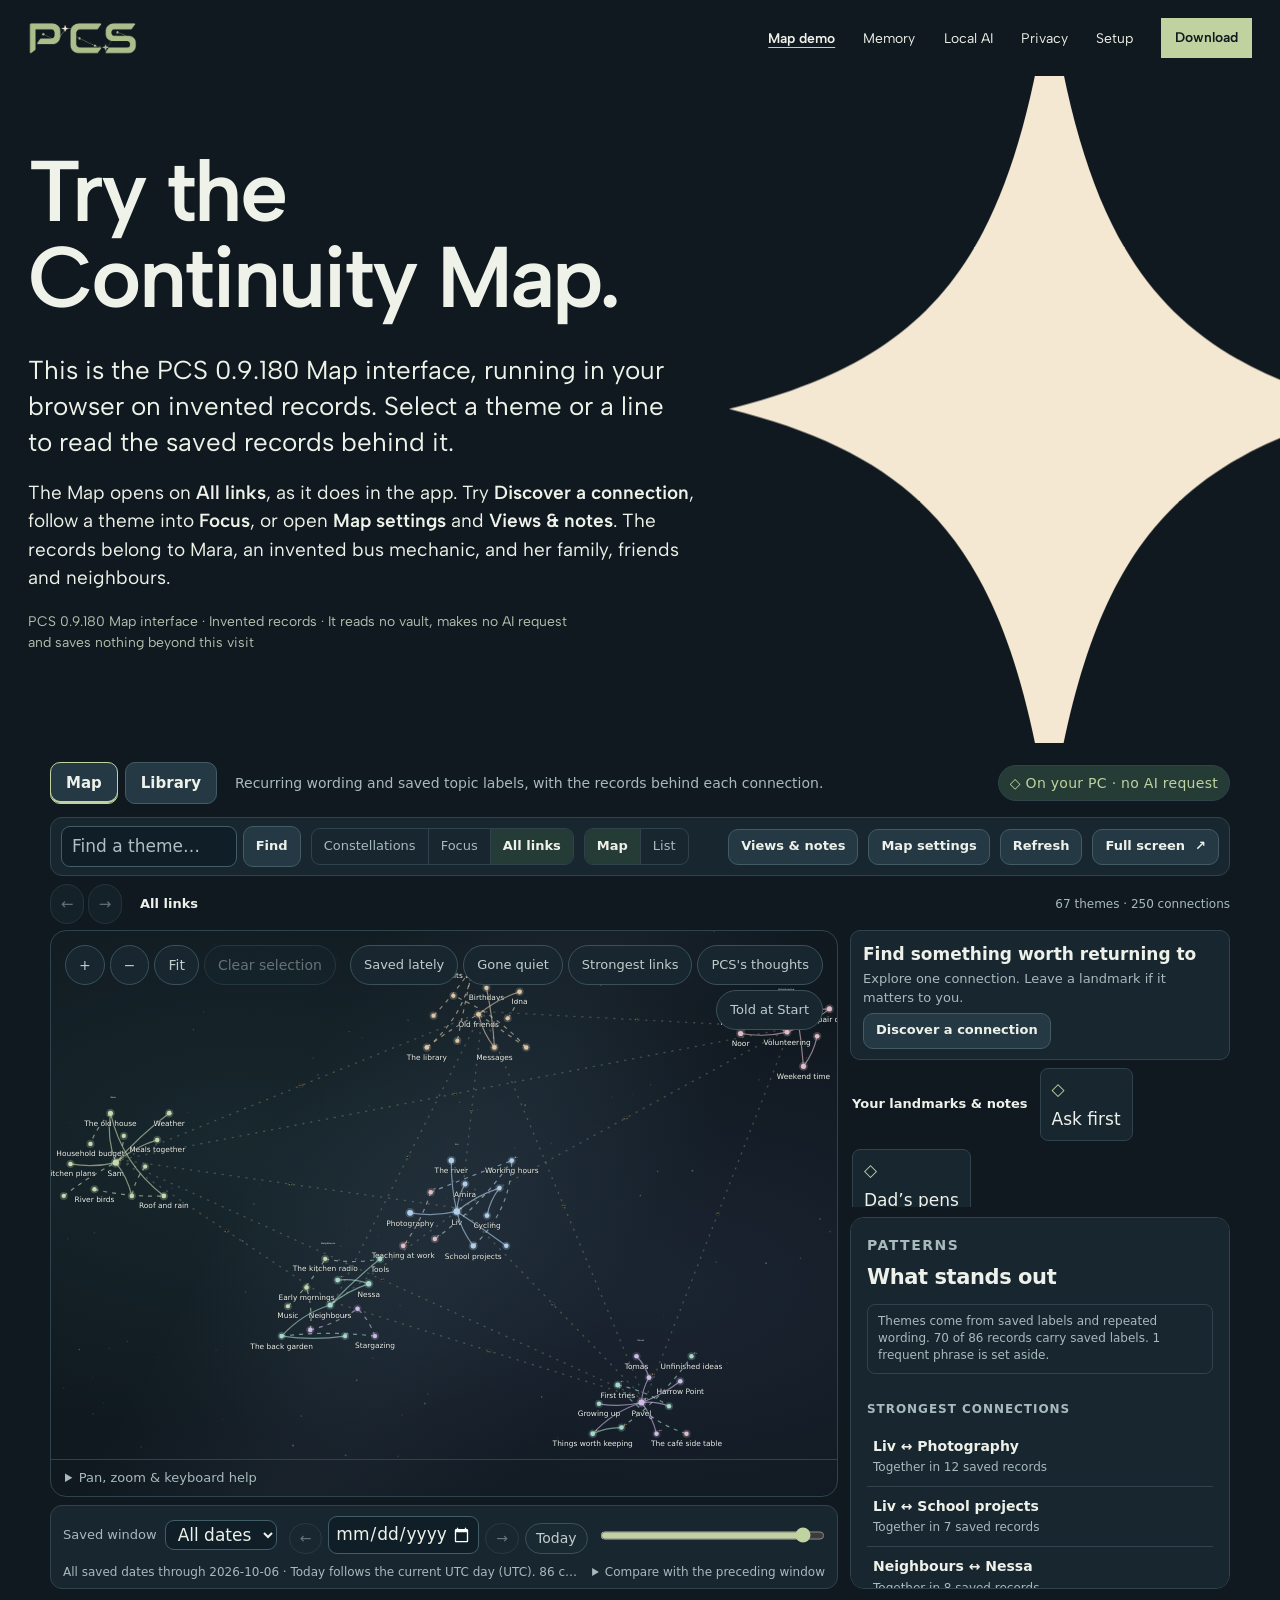
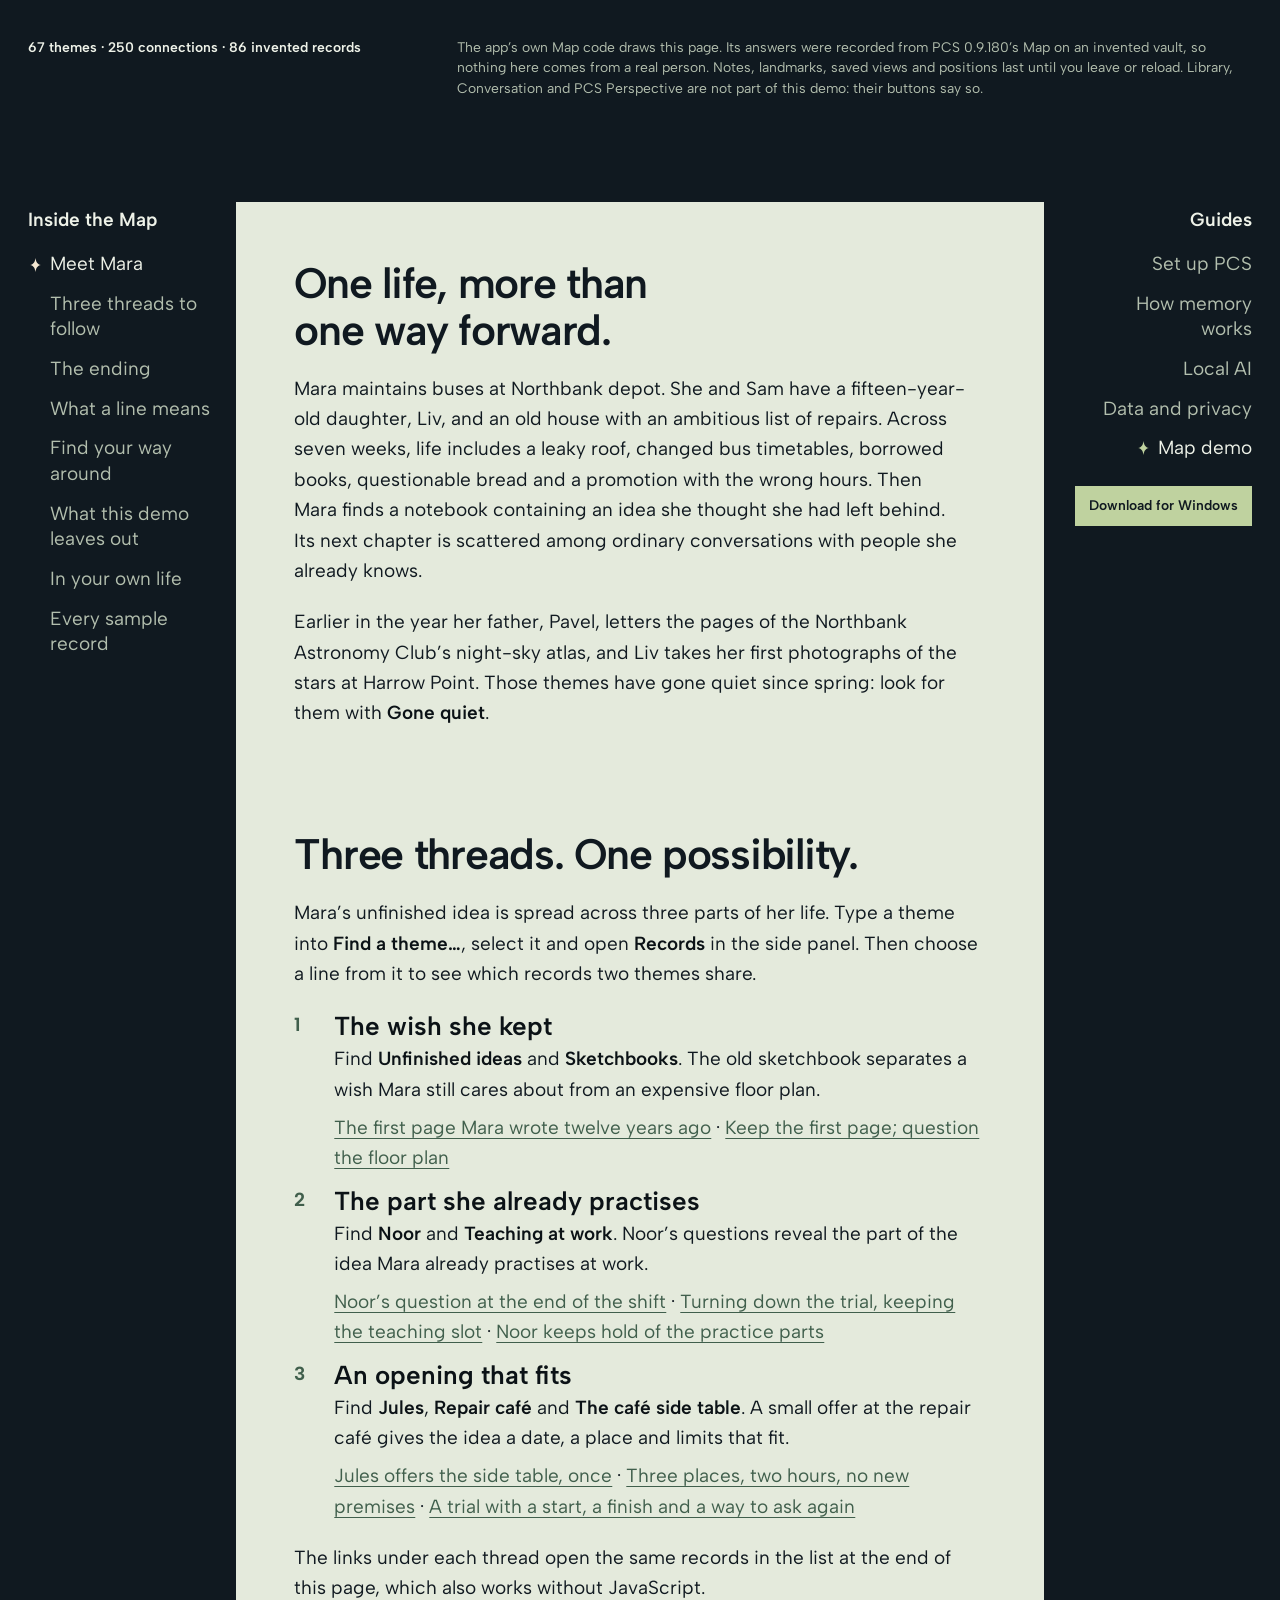
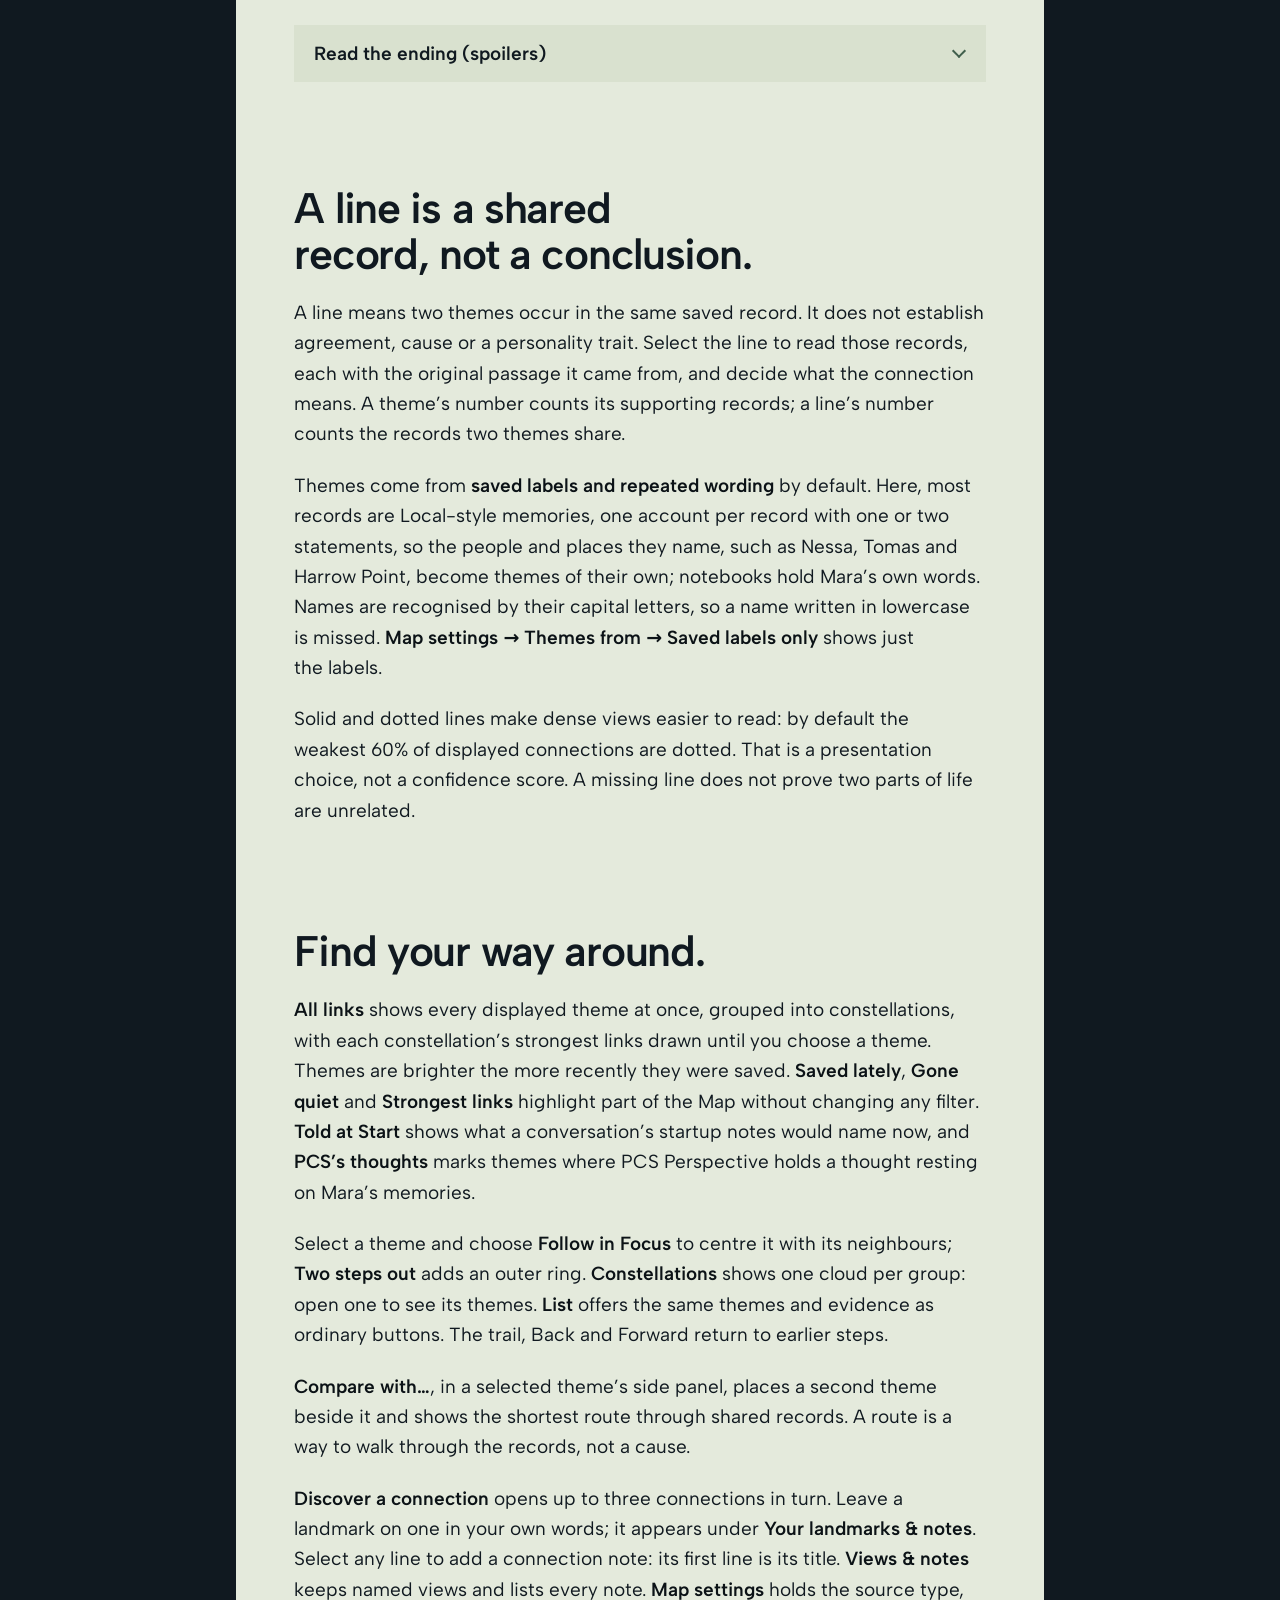
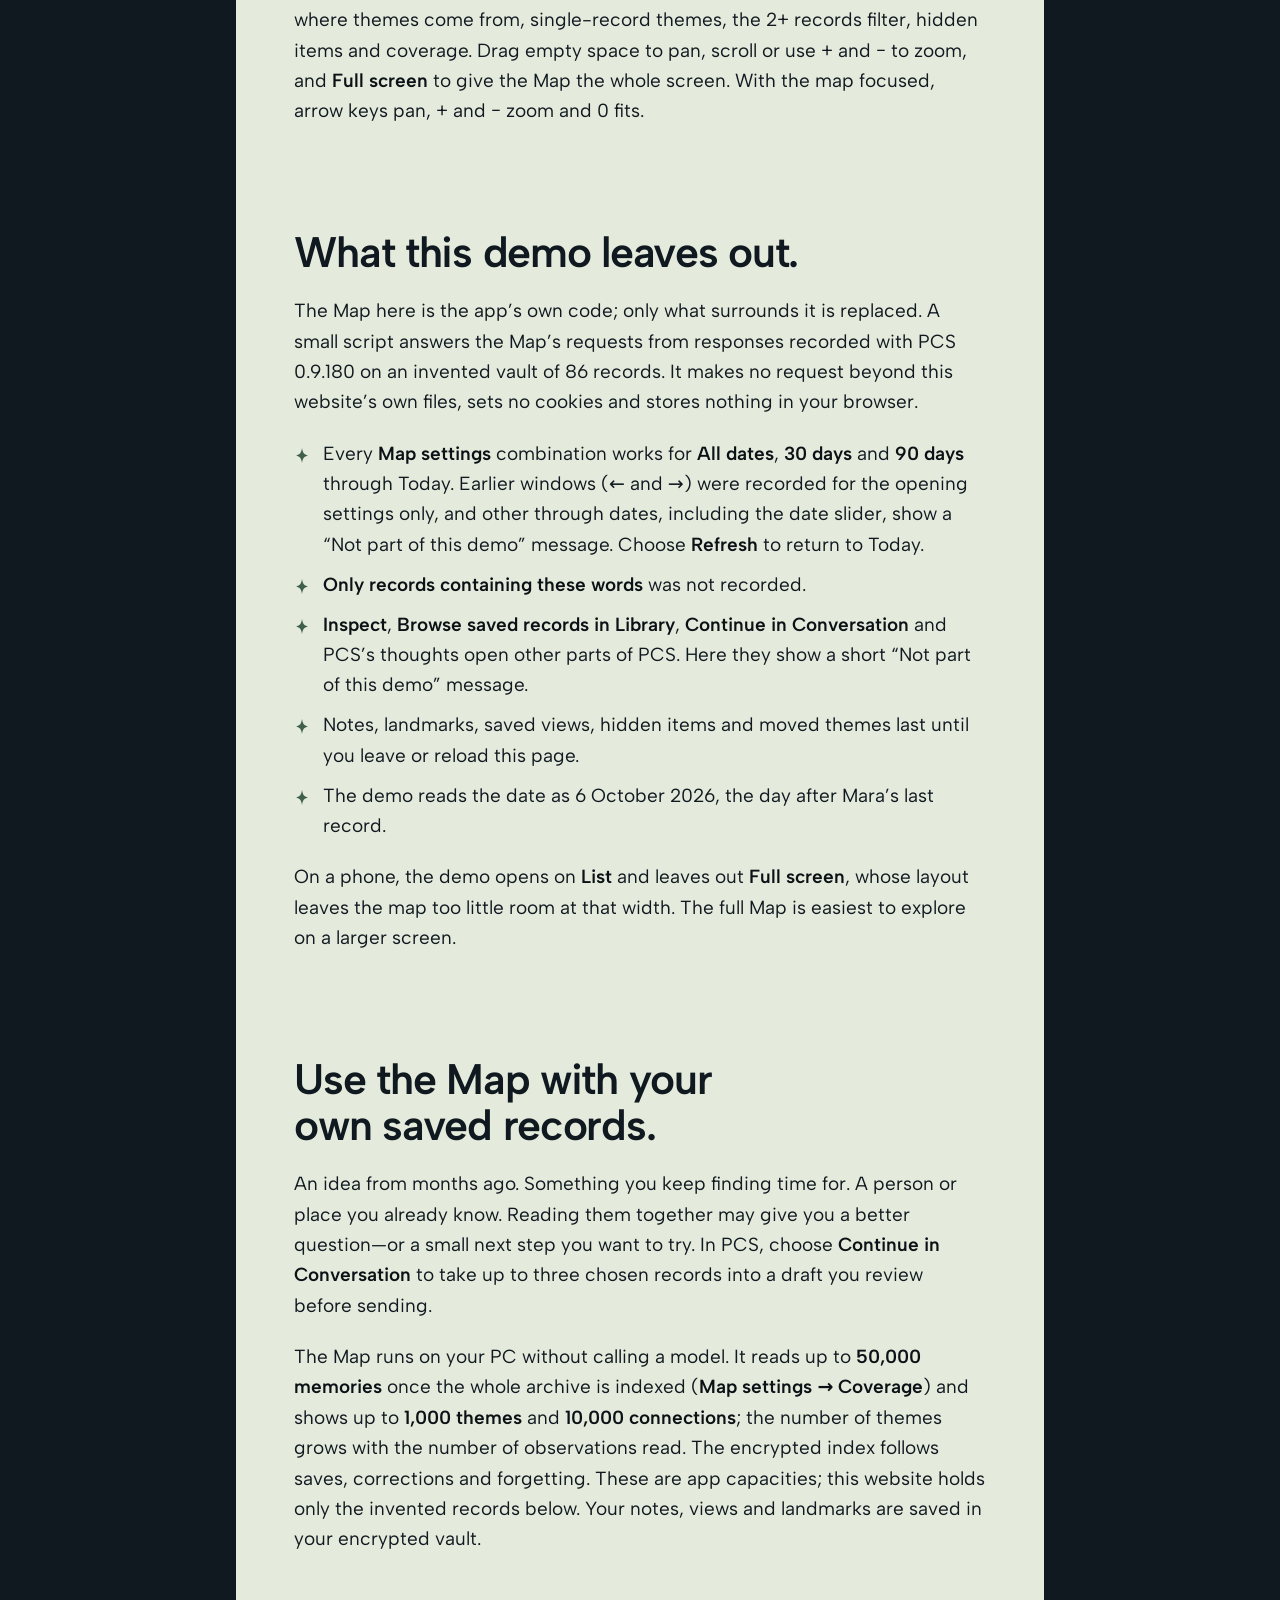
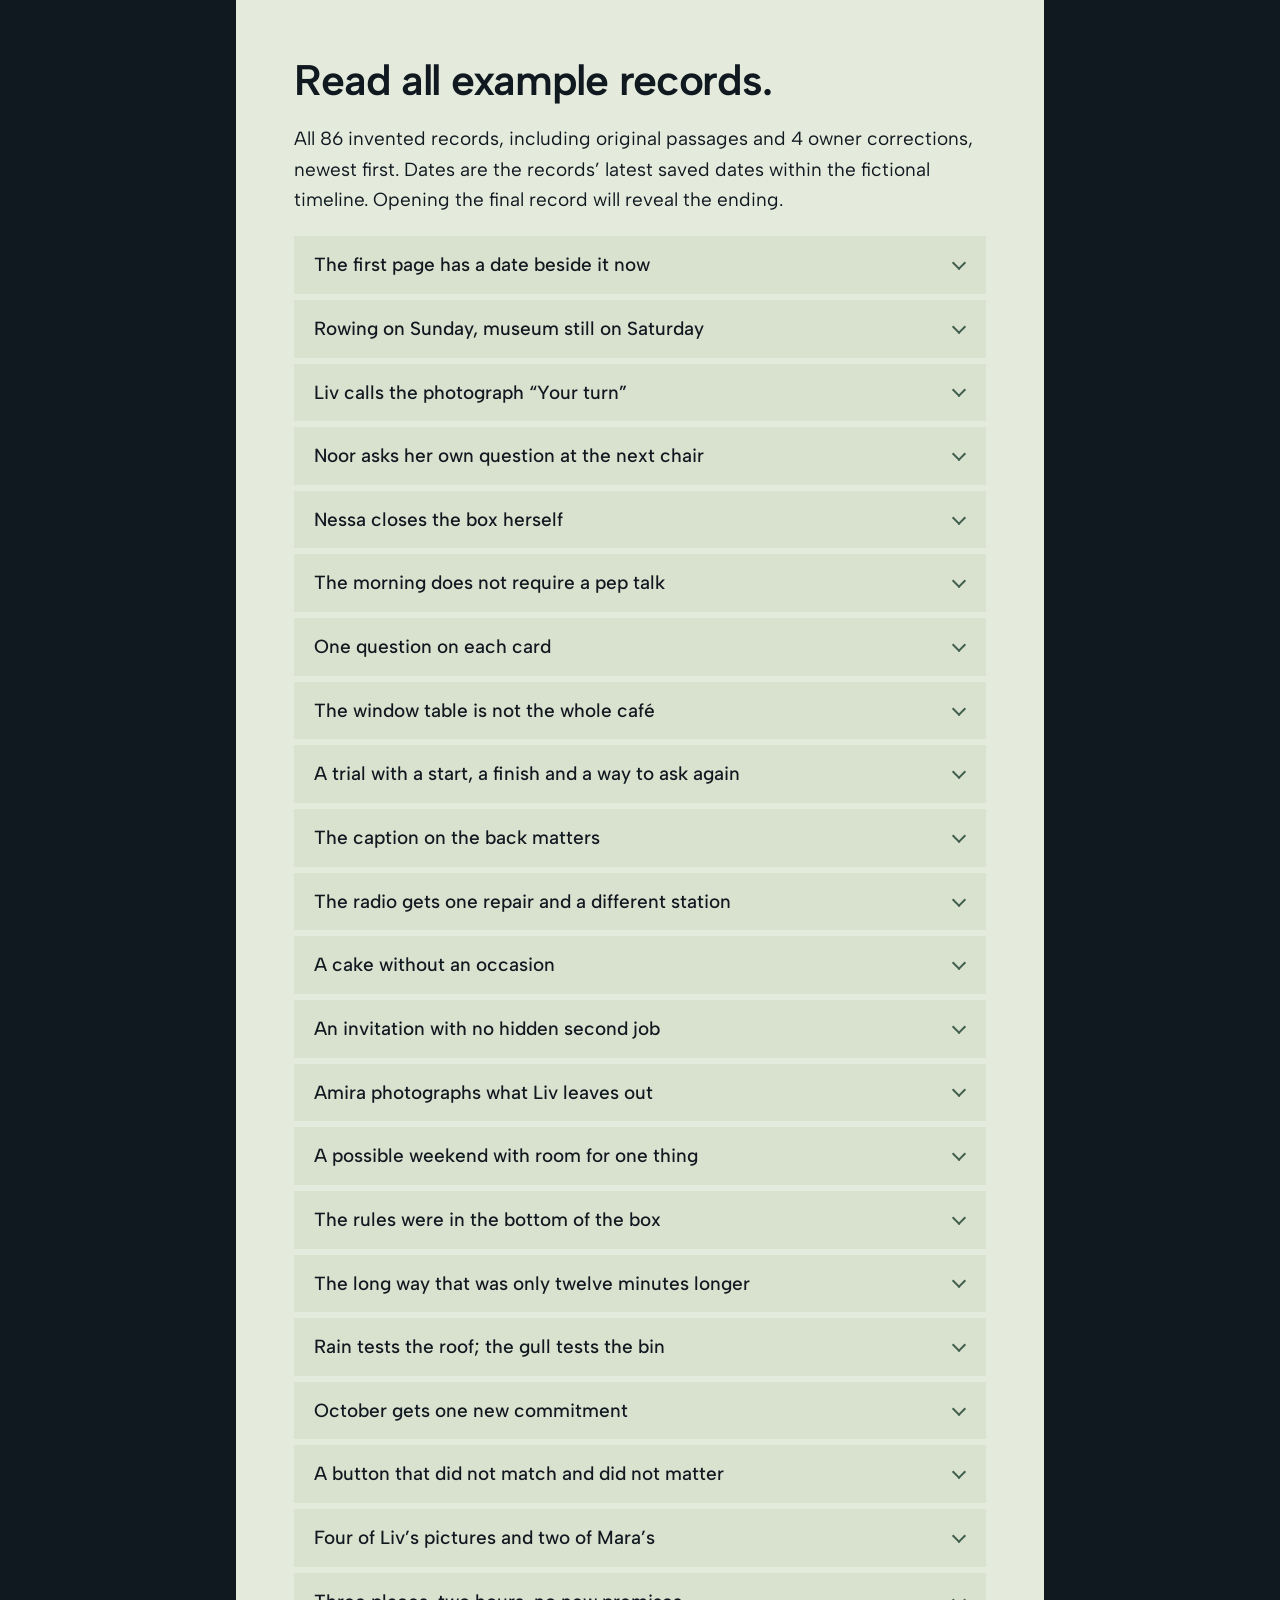
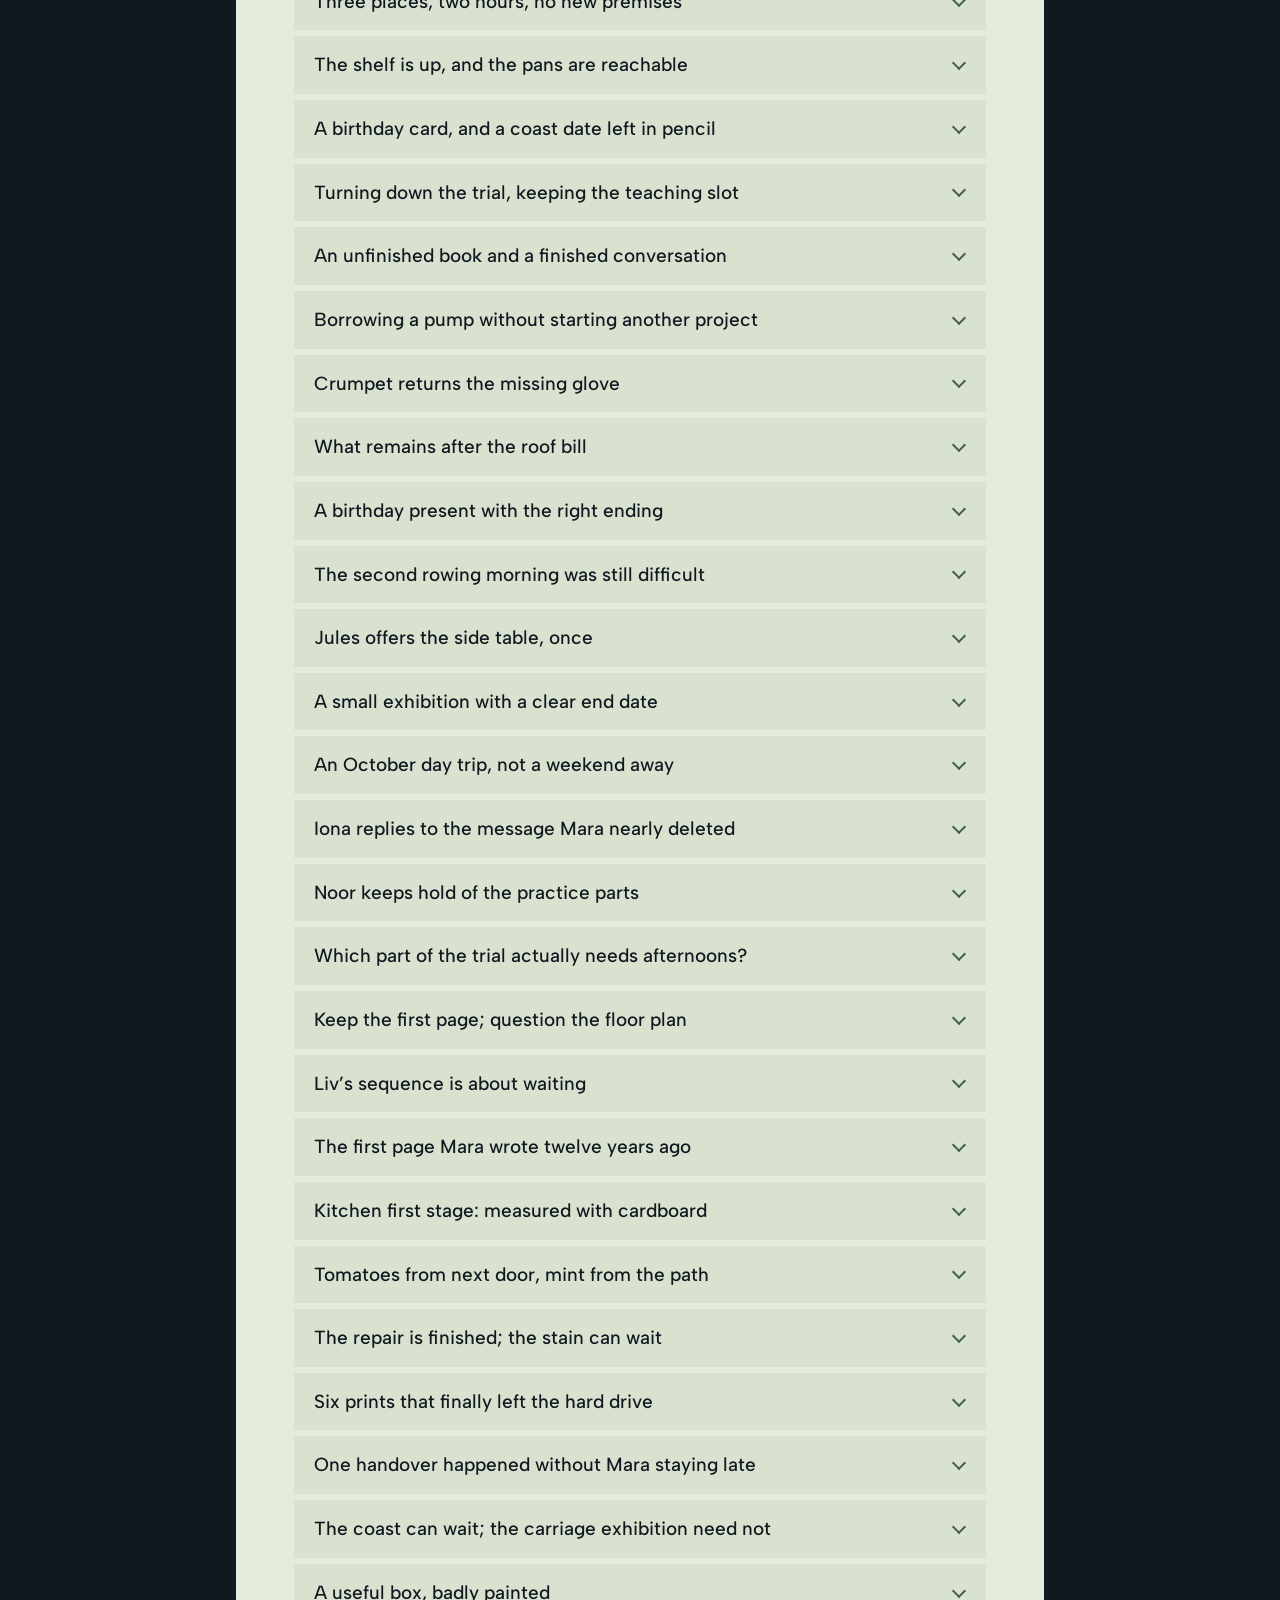
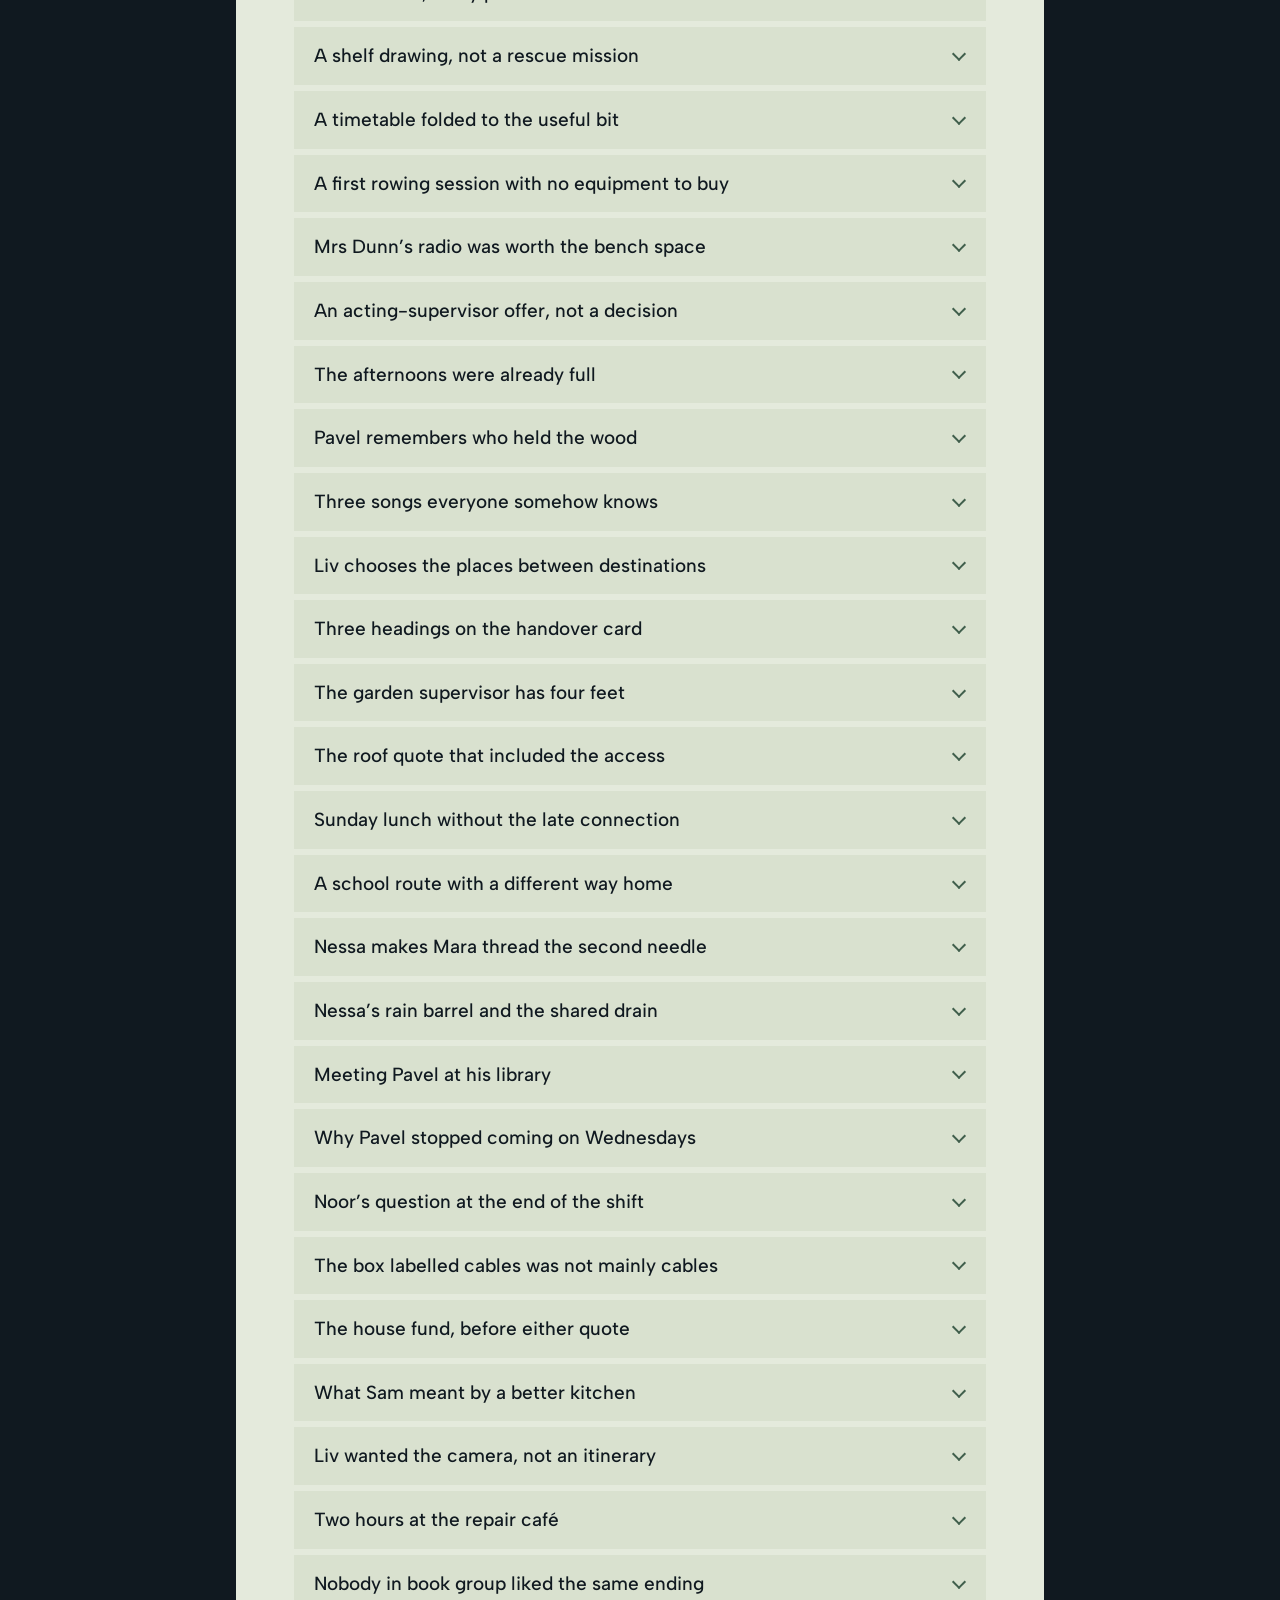
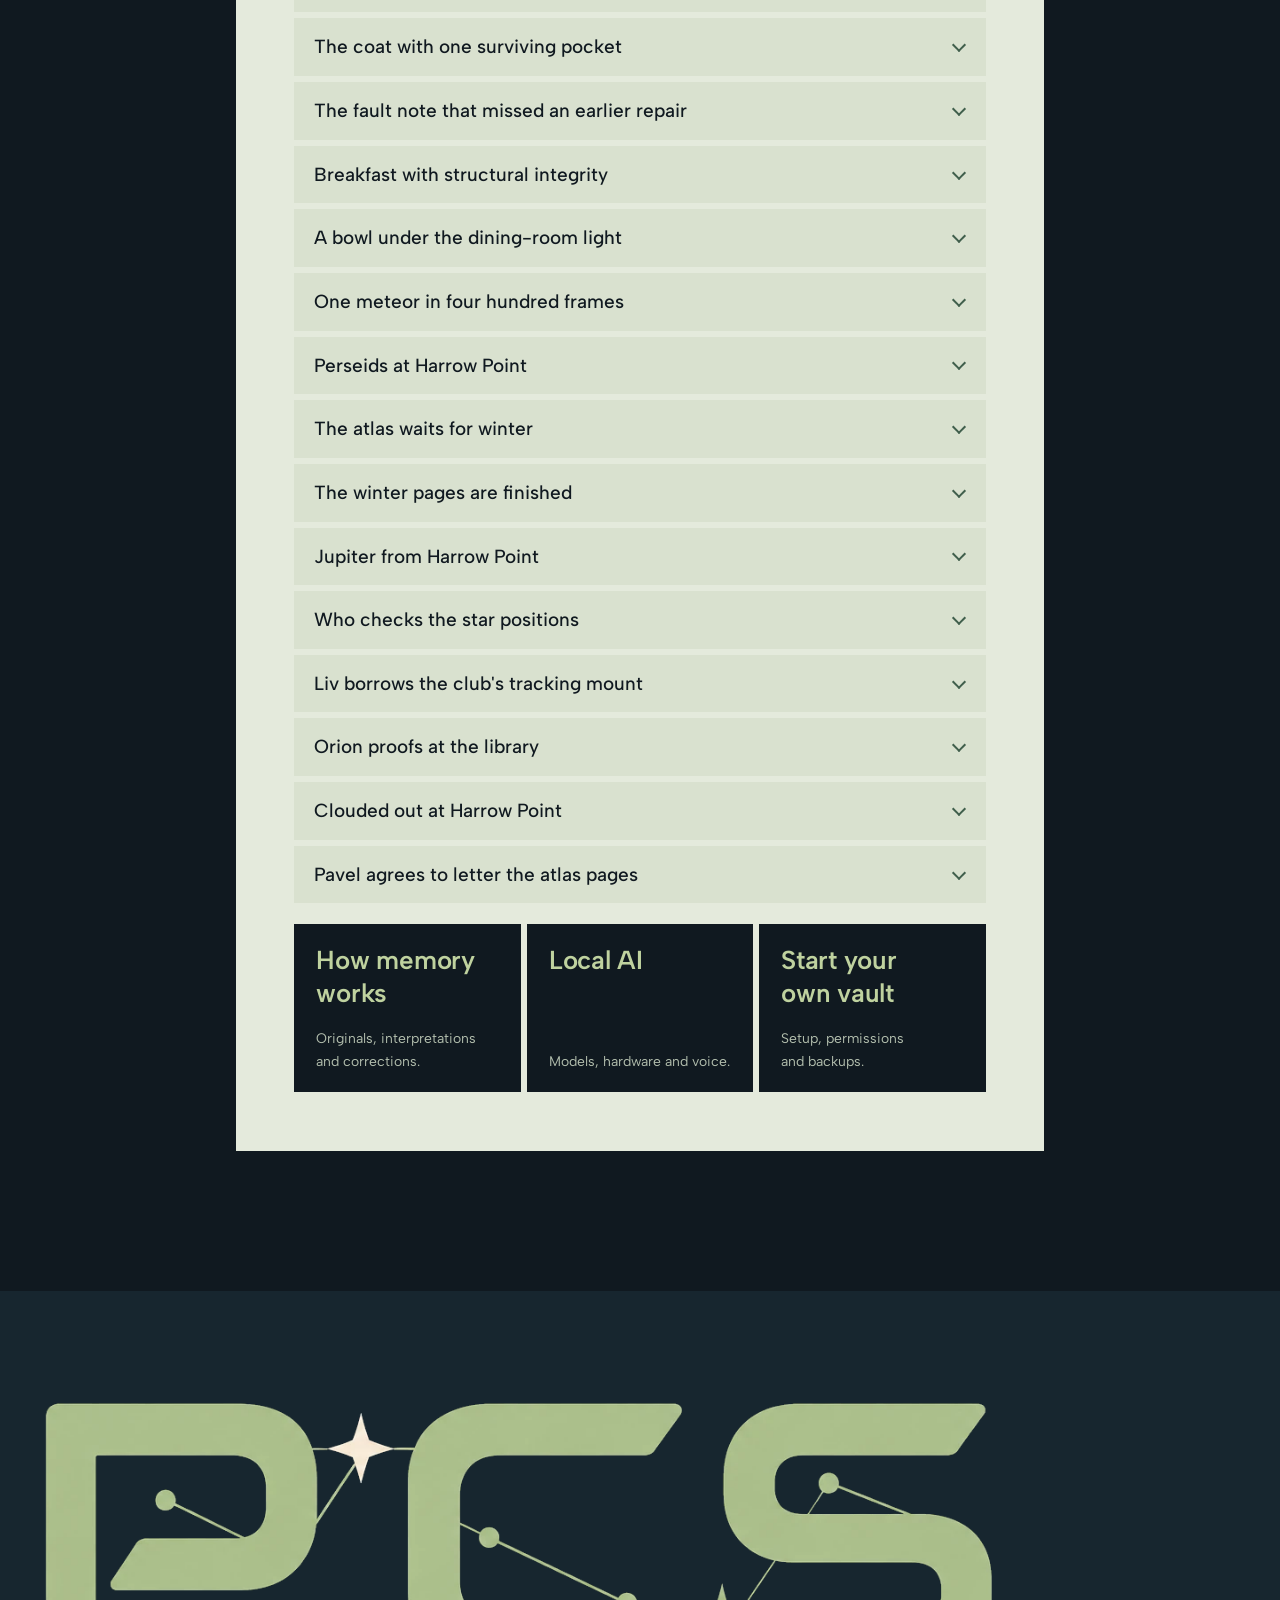
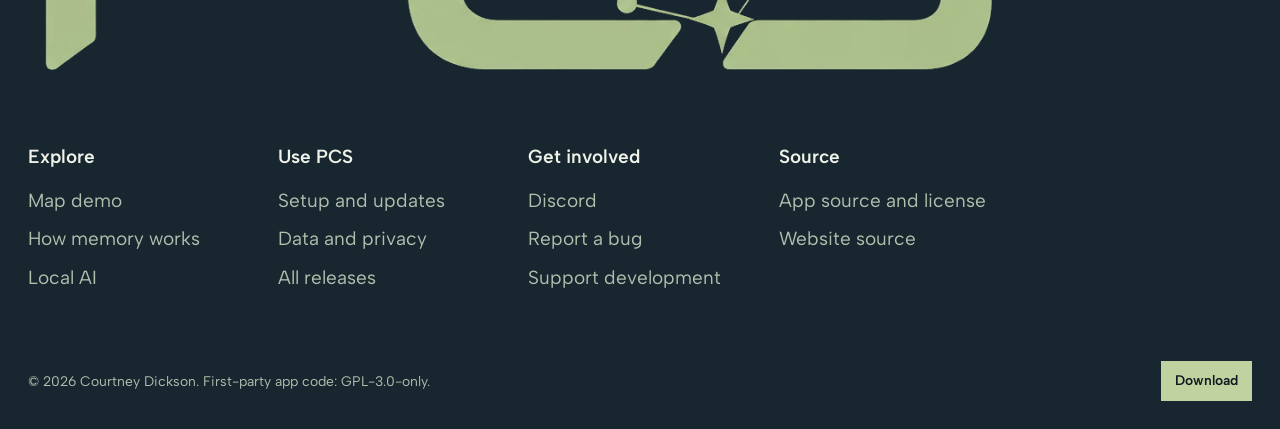
==== commit 35c7510e: "Add files via upload" ====
--- a/continuity-map.html
+++ b/continuity-map.html
@@ -22,7 +22,7 @@
 <p class="lead">This is the PCS 0.9.180 Map interface, running in your browser on invented records. Select a theme or a line to read the saved records behind it.</p>
 <p>The Map opens on <strong>All links</strong>, as it does in the app. Try <strong>Discover a connection</strong>, follow a theme into <strong>Focus</strong>, or open <strong>Map settings</strong> and <strong>Views &amp; notes</strong>. The records belong to Mara, an invented bus mechanic, and her family, friends and neighbours.</p>
 <p class="small-note map-demo-label">PCS 0.9.180 Map interface · Invented records · It reads no vault, makes no AI request and saves nothing beyond this visit</p></section>
-<section class="map-demo-band" aria-label="Interactive Continuity Map demo"><iframe class="map-demo-frame" src="assets/map-0180/map-demo-frame.html?v=0180-r1" title="PCS 0.9.180 Continuity Map demo with invented records" allow="fullscreen" referrerpolicy="no-referrer"></iframe>
+<section class="map-demo-band" aria-label="Interactive Continuity Map demo"><iframe class="map-demo-frame" src="assets/map-0180/map-demo-frame-r2.html?v=0180-r2" title="PCS 0.9.180 Continuity Map demo with invented records" allow="fullscreen" referrerpolicy="no-referrer"></iframe>
 <noscript><div class="no-script">The Map demo needs JavaScript. You can still read Mara’s story: <a href="#story-trail">start with the three threads</a> or <a href="#sample-records">read all 86 records</a>.</div></noscript>
 <div class="map-caption"><p>67 themes · 250 connections · 86 invented records</p><p>The app’s own Map code draws this page. Its answers were recorded from PCS 0.9.180’s Map on an invented vault, so nothing here comes from a real person. Notes, landmarks, saved views and positions last until you leave or reload. Library, Conversation and PCS Perspective are not part of this demo: their buttons say so.</p></div></section>
 <section class="wrap article-layout"><aside class="toc"><strong>Inside the Map</strong><a href="#person">Meet Mara</a><a href="#story-trail">Three threads to follow</a><a href="#story-ending">The ending</a><a href="#evidence">What a line means</a><a href="#views">Find your way around</a><a href="#demo-limits">What this demo leaves out</a><a href="#app">In your own life</a><a href="#sample-records">Every sample record</a></aside><article class="prose">
--- a/assets/map-demo-0180.css
+++ b/assets/map-demo-0180.css
@@ -0,0 +1,10 @@
+/* Map demo page (PCS 0.9.180): the band that holds the app's Map frame. */
+.map-demo-band { padding: 0 var(--margin) clamp(64px, 8vw, 120px); }
+.map-demo-frame { display: block; width: 100%; height: clamp(640px, calc(100vh - 24px), 1040px); border: 0; background: var(--ground); }
+.map-demo-band .map-caption { margin-top: 18px; }
+.map-demo-label { margin-top: 20px; }
+@media (max-width: 640px) {
+  .map-demo-band { padding-inline: 0; }
+  .map-demo-band .map-caption { padding-inline: var(--margin); }
+  .map-demo-frame { height: clamp(560px, calc(100svh - 16px), 900px); }
+}
